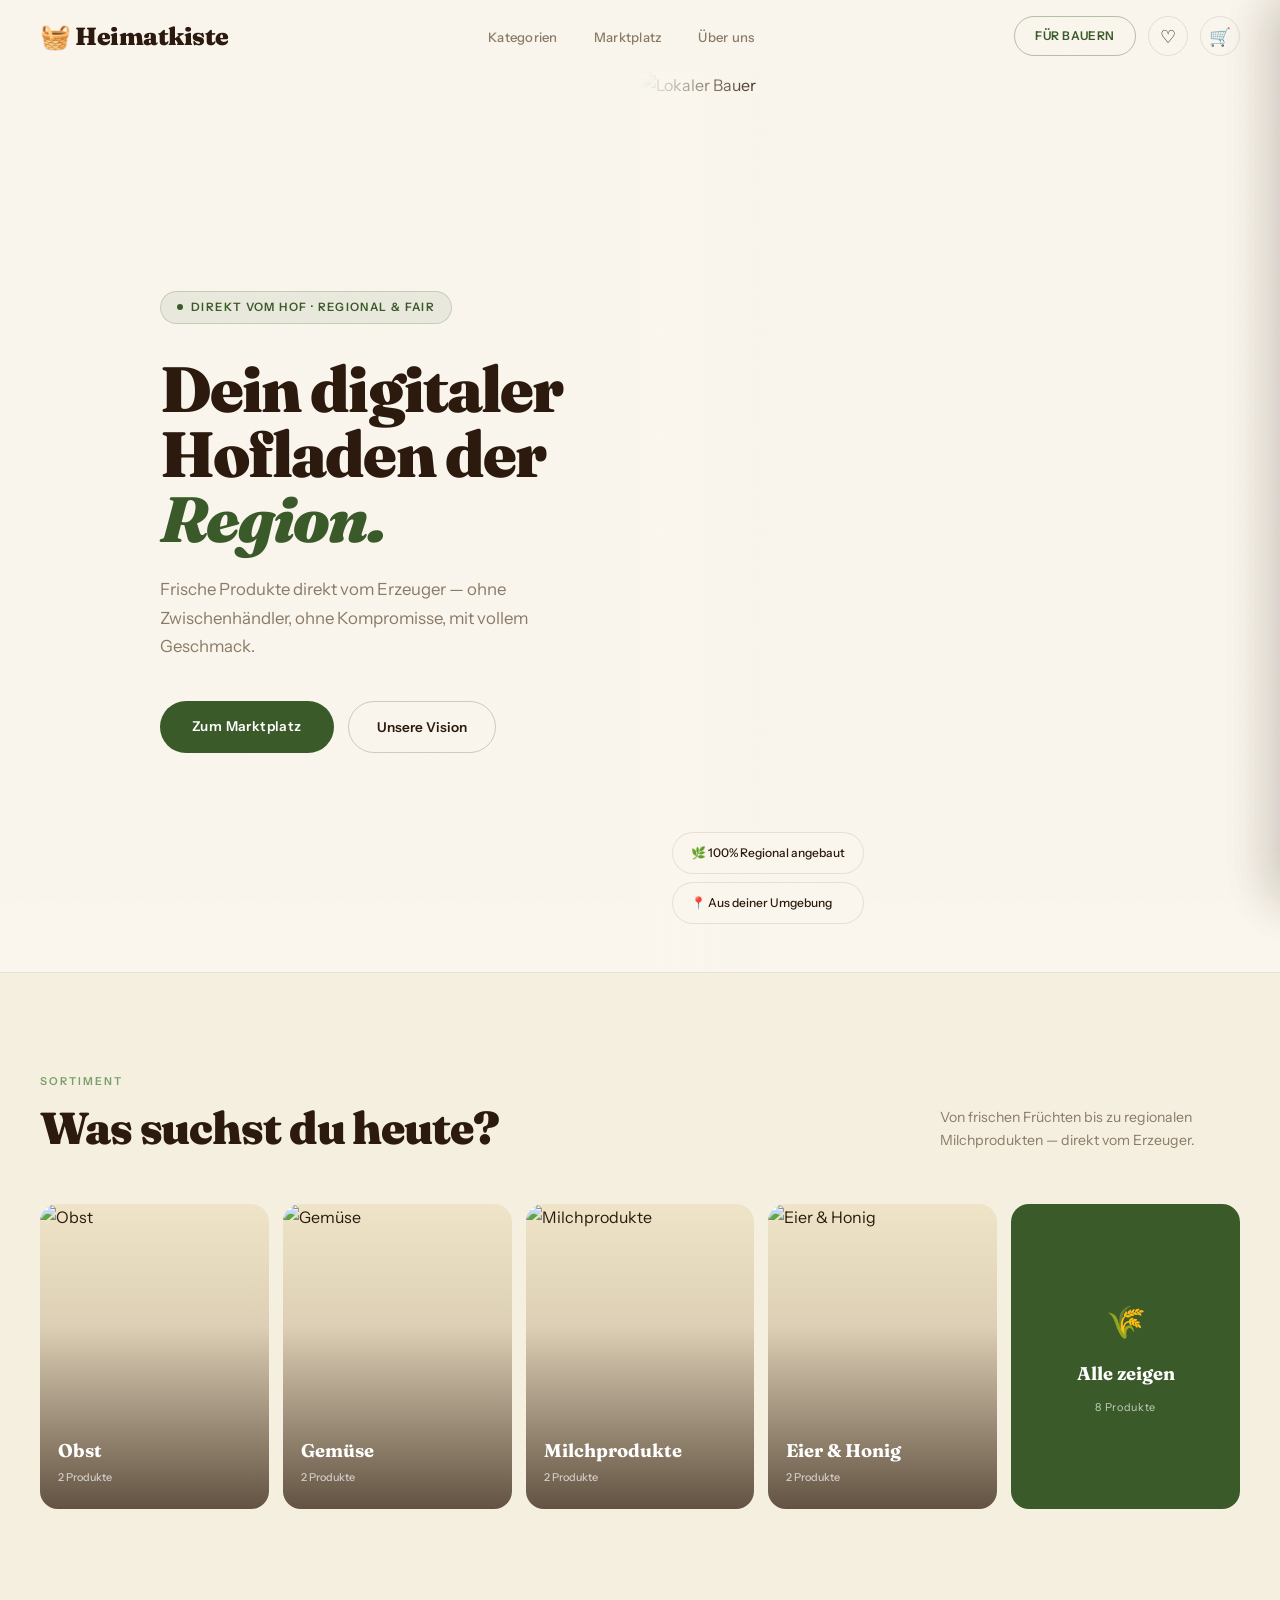
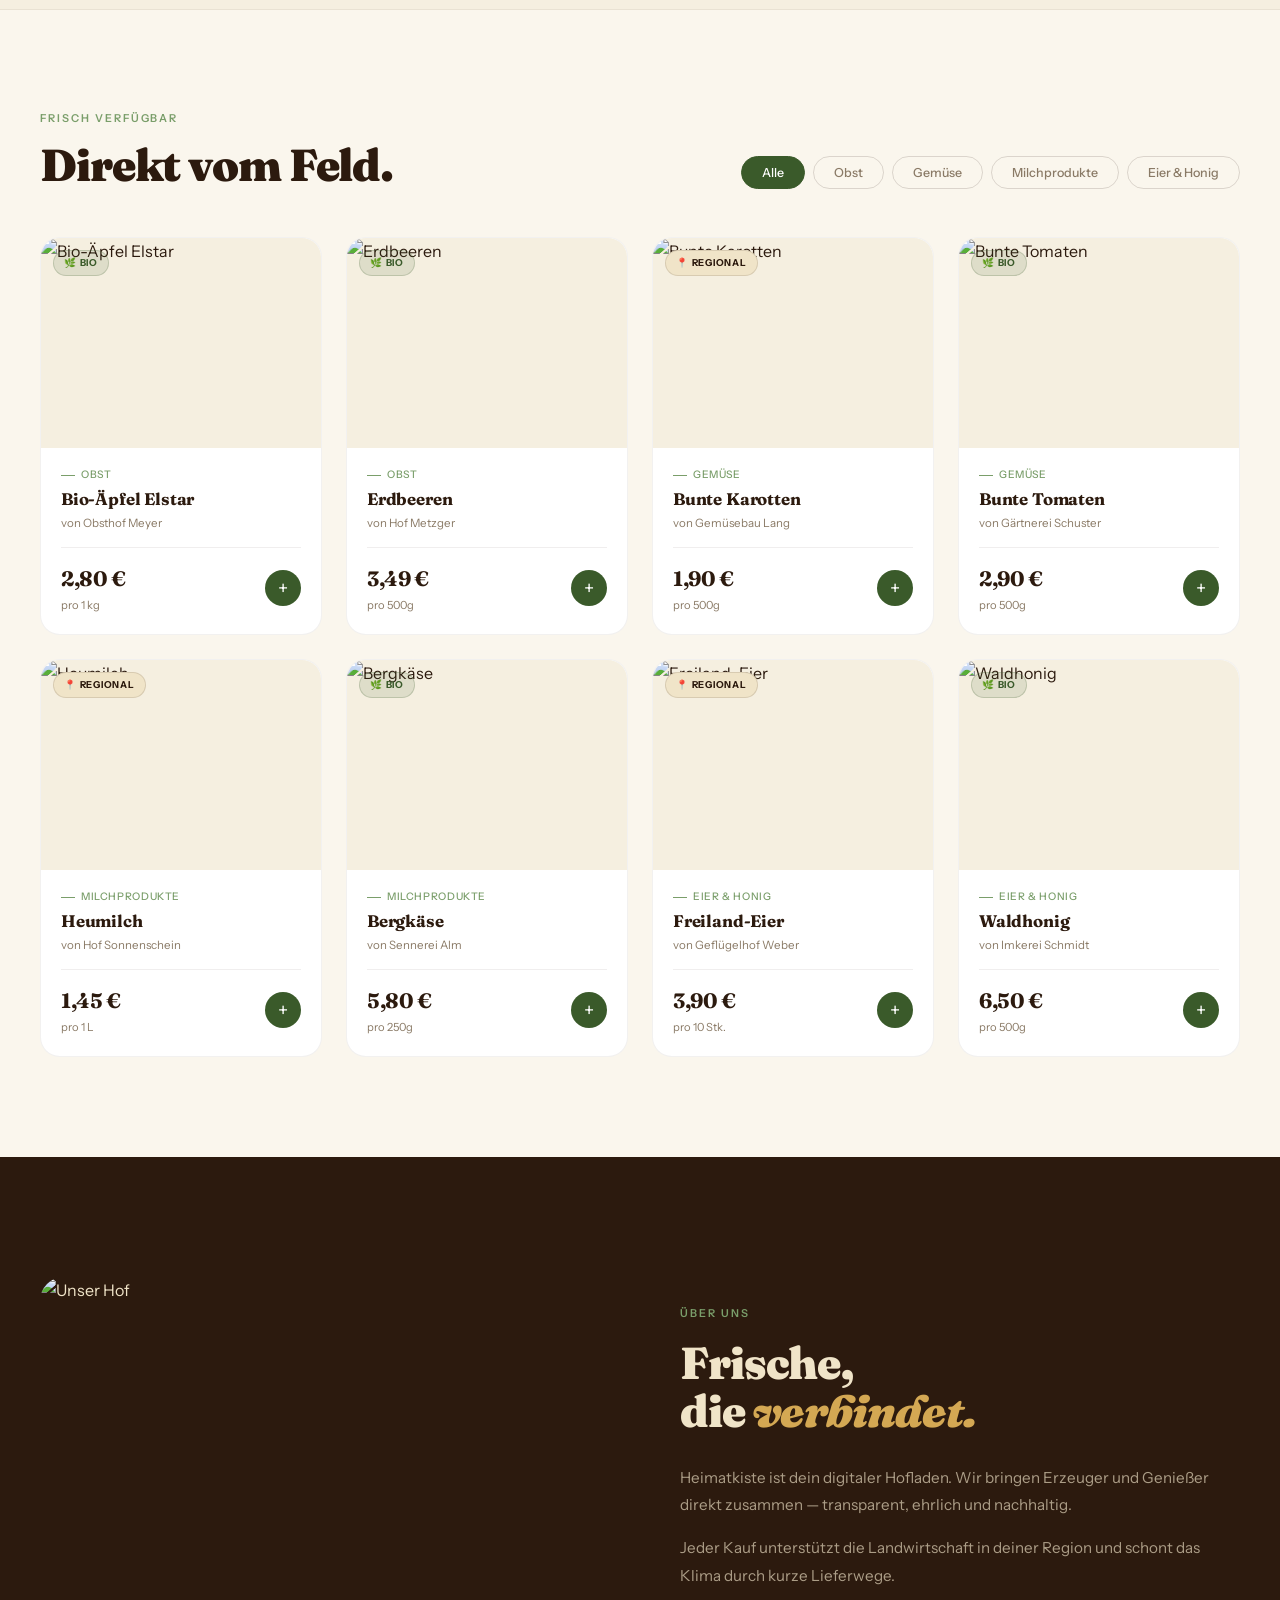
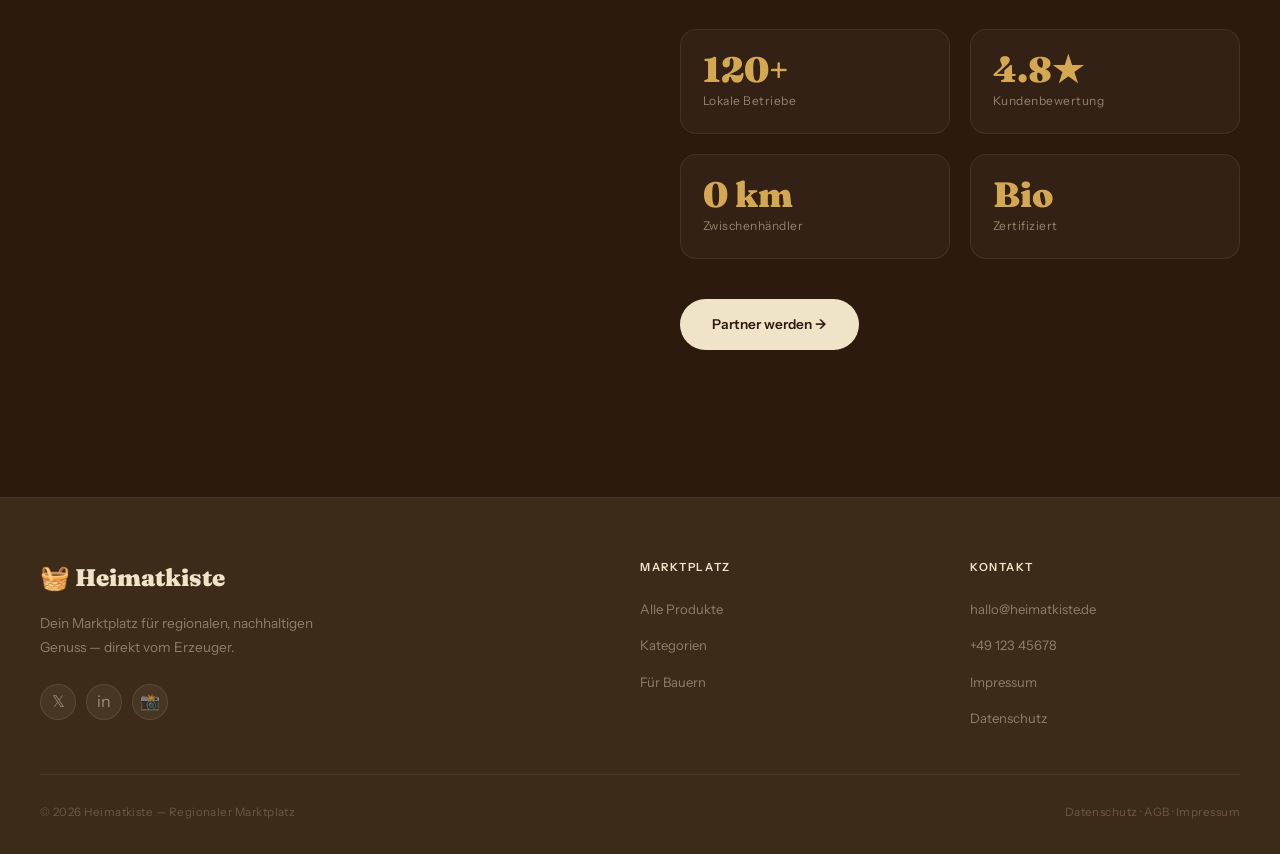
==== index.html @ d83150f8 "Rename indexhtml to index.html" ====
<!DOCTYPE html>
<html lang="de">
<head>
<meta charset="UTF-8">
<meta name="viewport" content="width=device-width, initial-scale=1.0">
<title>Heimatkiste | Regionaler Marktplatz</title>
<link rel="preconnect" href="https://fonts.googleapis.com">
<link href="https://fonts.googleapis.com/css2?family=Fraunces:ital,opsz,wght@0,9..144,300;0,9..144,700;0,9..144,900;1,9..144,400;1,9..144,700&family=Instrument+Sans:wght@300;400;500;600&display=swap" rel="stylesheet">
<style>
:root {
  --soil:#2c1a0e;--bark:#3d2b1a;--moss:#3a5a2a;--moss2:#4e7a3a;
  --sage:#7a9e6a;--straw:#f0e4c8;--cream:#faf6ed;--paper:#f5efe0;
  --wheat:#d4a853;--rust:#b85c38;--chalk:#8a7a66;
  --serif:'Fraunces',Georgia,serif;--sans:'Instrument Sans',sans-serif;
  --r:cubic-bezier(0.16,1,0.3,1);
}
*,*::before,*::after{box-sizing:border-box;margin:0;padding:0;}
html{scroll-behavior:smooth;}
body{background:var(--cream);color:var(--soil);font-family:var(--sans);font-weight:400;line-height:1.65;overflow-x:hidden;}
img{display:block;max-width:100%;}a{text-decoration:none;color:inherit;}ul{list-style:none;}button{cursor:pointer;border:none;font-family:inherit;}
body::before{content:'';position:fixed;inset:0;z-index:0;opacity:.025;background-image:url("data:image/svg+xml,%3Csvg xmlns='http://www.w3.org/2000/svg' width='300' height='300'%3E%3Cfilter id='n'%3E%3CfeTurbulence type='fractalNoise' baseFrequency='.75' numOctaves='4' stitchTiles='stitch'/%3E%3C/filter%3E%3Crect width='300' height='300' filter='url(%23n)'/%3E%3C/svg%3E");background-size:200px;pointer-events:none;}

/* ── HEADER ── */
header{position:fixed;top:0;left:0;right:0;z-index:200;transition:background .4s,box-shadow .4s;}
header.scrolled{background:rgba(250,246,237,.96);backdrop-filter:blur(12px);box-shadow:0 1px 0 rgba(44,26,14,.08);}
.nav-inner{max-width:1280px;margin:0 auto;display:flex;align-items:center;justify-content:space-between;padding:0 40px;height:72px;gap:32px;}
.logo{font-family:var(--serif);font-size:1.55rem;font-weight:900;color:var(--soil);display:flex;align-items:center;gap:8px;letter-spacing:-.02em;}
nav ul{display:flex;gap:36px;}
nav a{font-size:.82rem;font-weight:500;letter-spacing:.02em;color:var(--chalk);transition:color .2s;position:relative;}
nav a::after{content:'';position:absolute;bottom:-3px;left:0;width:0;height:1.5px;background:var(--moss);transition:width .3s var(--r);}
nav a:hover{color:var(--soil);}nav a:hover::after{width:100%;}
.nav-right{display:flex;align-items:center;gap:12px;}
.btn-farmer{font-size:.75rem;font-weight:600;letter-spacing:.05em;text-transform:uppercase;color:var(--moss);border:1.5px solid rgba(58,90,42,.35);padding:9px 20px;border-radius:100px;transition:all .2s;}
.btn-farmer:hover{background:var(--moss);color:white;border-color:var(--moss);}
.icon-btn{width:40px;height:40px;border-radius:50%;background:transparent;border:1.5px solid rgba(44,26,14,.1);display:flex;align-items:center;justify-content:center;font-size:1.1rem;color:var(--soil);transition:background .2s,border-color .2s;position:relative;cursor:pointer;}
.icon-btn:hover{background:var(--straw);border-color:rgba(44,26,14,.2);}
.badge{position:absolute;top:-5px;right:-5px;width:18px;height:18px;border-radius:50%;background:var(--rust);color:white;font-size:.62rem;font-weight:700;display:flex;align-items:center;justify-content:center;opacity:0;transform:scale(0);transition:opacity .2s,transform .2s var(--r);}
.badge.show{opacity:1;transform:scale(1);}

/* ── HERO ── */
.hero{min-height:100vh;display:grid;grid-template-columns:1fr 1fr;align-items:center;padding-top:72px;overflow:hidden;}
.hero-left{padding:80px 60px 80px 40px;max-width:640px;margin-left:auto;}
.hero-tag{display:inline-flex;align-items:center;gap:8px;font-size:.72rem;font-weight:600;letter-spacing:.12em;text-transform:uppercase;color:var(--moss);background:rgba(58,90,42,.08);border:1px solid rgba(58,90,42,.2);padding:6px 16px;border-radius:100px;margin-bottom:32px;animation:fadeUp .8s var(--r) both;}
.hero-tag-dot{width:6px;height:6px;border-radius:50%;background:var(--moss);animation:pulse 2s infinite;}
@keyframes pulse{0%,100%{opacity:1}50%{opacity:.3}}
@keyframes fadeUp{from{opacity:0;transform:translateY(20px)}to{opacity:1;transform:translateY(0)}}
.hero h1{font-family:var(--serif);font-weight:900;font-size:clamp(3rem,5vw,5.2rem);line-height:1.02;letter-spacing:-.03em;color:var(--soil);margin-bottom:24px;animation:fadeUp .8s .1s var(--r) both;}
.hero h1 em{font-style:italic;color:var(--moss);display:block;}
.hero p{font-size:1.05rem;color:var(--chalk);line-height:1.7;max-width:420px;margin-bottom:40px;animation:fadeUp .8s .2s var(--r) both;}
.hero-btns{display:flex;gap:14px;flex-wrap:wrap;animation:fadeUp .8s .3s var(--r) both;}
.btn-primary{background:var(--moss);color:white;font-weight:600;font-size:.85rem;letter-spacing:.03em;padding:14px 32px;border-radius:100px;transition:all .25s var(--r);display:inline-block;}
.btn-primary:hover{background:var(--moss2);transform:translateY(-2px);box-shadow:0 12px 32px rgba(58,90,42,.25);}
.btn-ghost{background:transparent;color:var(--soil);font-weight:600;font-size:.85rem;padding:14px 28px;border-radius:100px;border:1.5px solid rgba(44,26,14,.2);transition:all .25s;display:inline-block;}
.btn-ghost:hover{border-color:var(--soil);background:var(--straw);}
.hero-right{position:relative;height:100vh;overflow:hidden;}
.hero-img{width:100%;height:100%;object-fit:cover;animation:fadeIn 1.2s .15s var(--r) both;}
@keyframes fadeIn{from{opacity:0}to{opacity:1}}
.hero-right::before{content:'';position:absolute;inset:0;z-index:1;background:linear-gradient(90deg,var(--cream) 0%,transparent 20%);}
.hero-chips{position:absolute;z-index:2;bottom:48px;left:32px;display:flex;flex-direction:column;gap:8px;animation:fadeUp .8s .5s var(--r) both;}
.chip{background:rgba(250,246,237,.92);backdrop-filter:blur(8px);border:1px solid rgba(44,26,14,.1);padding:10px 18px;border-radius:100px;font-size:.75rem;font-weight:500;color:var(--soil);display:flex;align-items:center;gap:8px;}

/* ── SECTIONS ── */
section{position:relative;z-index:1;}
.sec-label{font-size:.68rem;font-weight:600;letter-spacing:.18em;text-transform:uppercase;color:var(--sage);margin-bottom:12px;}
.sec-title{font-family:var(--serif);font-weight:900;font-size:clamp(2rem,3.5vw,3.2rem);line-height:1.1;letter-spacing:-.025em;color:var(--soil);}
.reveal{opacity:0;transform:translateY(28px);transition:opacity .8s var(--r),transform .8s var(--r);}
.reveal.vis{opacity:1;transform:translateY(0);}
.d1{transition-delay:.1s!important}.d2{transition-delay:.2s!important}.d3{transition-delay:.3s!important}

/* ── CATEGORIES ── */
#categories{background:var(--paper);padding:100px 40px;border-top:1px solid rgba(44,26,14,.06);border-bottom:1px solid rgba(44,26,14,.06);}
.cats-wrap{max-width:1280px;margin:0 auto;}
.cats-head{display:flex;justify-content:space-between;align-items:flex-end;margin-bottom:52px;flex-wrap:wrap;gap:16px;}
.cats-head p{font-size:.88rem;color:var(--chalk);max-width:300px;}
.cats-grid{display:grid;grid-template-columns:repeat(5,1fr);gap:14px;}
.cat-card{border-radius:18px;overflow:hidden;position:relative;aspect-ratio:3/4;cursor:pointer;transition:transform .4s var(--r),box-shadow .4s;background:var(--straw);}
.cat-card:hover{transform:translateY(-6px);box-shadow:0 24px 48px rgba(44,26,14,.15);}
.cat-img{width:100%;height:100%;object-fit:cover;transition:transform .6s var(--r);}
.cat-card:hover .cat-img{transform:scale(1.06);}
.cat-overlay{position:absolute;inset:0;background:linear-gradient(0deg,rgba(44,26,14,.72) 0%,rgba(44,26,14,.1) 60%,transparent 100%);}
.cat-body{position:absolute;bottom:0;left:0;right:0;padding:22px 18px;}
.cat-body h3{font-family:var(--serif);font-weight:700;font-size:1.15rem;color:white;margin-bottom:3px;}
.cat-count{font-size:.68rem;font-weight:500;color:rgba(255,255,255,.65);}
.cat-arrow{position:absolute;top:14px;right:14px;width:30px;height:30px;border-radius:50%;background:rgba(255,255,255,.15);backdrop-filter:blur(4px);border:1px solid rgba(255,255,255,.25);display:flex;align-items:center;justify-content:center;font-size:.8rem;color:white;opacity:0;transform:translate(4px,-4px);transition:opacity .3s,transform .3s;}
.cat-card:hover .cat-arrow{opacity:1;transform:translate(0,0);}
.cat-all{background:var(--moss);display:flex;align-items:center;justify-content:center;flex-direction:column;gap:10px;color:white;aspect-ratio:3/4;border-radius:18px;cursor:pointer;transition:all .3s;}
.cat-all:hover{background:var(--moss2);transform:translateY(-6px);box-shadow:0 24px 48px rgba(58,90,42,.25);}
.cat-all-icon{font-size:2rem;}
.cat-all h3{font-family:var(--serif);font-size:1.15rem;font-weight:700;}
.cat-all span{font-size:.68rem;opacity:.7;letter-spacing:.06em;}

/* ── PRODUCTS ── */
#produkte{padding:100px 40px;background:var(--cream);}
.prods-wrap{max-width:1280px;margin:0 auto;}
.prods-head{display:flex;justify-content:space-between;align-items:flex-end;margin-bottom:48px;flex-wrap:wrap;gap:20px;}
.filter-tabs{display:flex;gap:8px;flex-wrap:wrap;}
.filter-tab{font-size:.78rem;font-weight:500;padding:8px 20px;border-radius:100px;border:1.5px solid rgba(44,26,14,.15);background:transparent;color:var(--chalk);cursor:pointer;transition:all .2s;}
.filter-tab:hover{border-color:var(--moss);color:var(--moss);}
.filter-tab.active{background:var(--moss);color:white;border-color:var(--moss);}
.products-grid{display:grid;grid-template-columns:repeat(auto-fill,minmax(260px,1fr));gap:24px;}
.prod-card{background:white;border-radius:20px;overflow:hidden;border:1px solid rgba(44,26,14,.06);transition:transform .35s var(--r),box-shadow .35s;position:relative;cursor:pointer;}
.prod-card:hover{transform:translateY(-6px);box-shadow:0 20px 48px rgba(44,26,14,.1);}
.prod-img-wrap{position:relative;aspect-ratio:4/3;overflow:hidden;background:var(--paper);}
.prod-img{width:100%;height:100%;object-fit:cover;transition:transform .6s var(--r);}
.prod-card:hover .prod-img{transform:scale(1.05);}
.prod-badge{position:absolute;top:12px;left:12px;font-size:.6rem;font-weight:700;letter-spacing:.08em;text-transform:uppercase;padding:4px 10px;border-radius:100px;background:var(--straw);color:var(--soil);border:1px solid rgba(44,26,14,.12);}
.prod-badge.bio{background:rgba(58,90,42,.12);color:var(--moss);border-color:rgba(58,90,42,.2);}
.prod-badge.farmer-added{background:rgba(212,168,83,.15);color:#8a6020;border-color:rgba(212,168,83,.3);}
.prod-fav{position:absolute;top:12px;right:12px;width:32px;height:32px;border-radius:50%;background:white;border:none;display:flex;align-items:center;justify-content:center;font-size:.95rem;color:var(--chalk);box-shadow:0 2px 8px rgba(44,26,14,.1);opacity:0;transition:opacity .2s,color .2s;cursor:pointer;}
.prod-card:hover .prod-fav{opacity:1;}
.prod-fav.active,.prod-fav:hover{color:var(--rust);}
.prod-body{padding:18px 20px 20px;}
.prod-meta{font-size:.65rem;color:var(--sage);font-weight:500;letter-spacing:.06em;text-transform:uppercase;margin-bottom:5px;display:flex;align-items:center;gap:6px;}
.prod-meta::before{content:'';width:14px;height:1px;background:var(--sage);display:inline-block;}
.prod-name{font-family:var(--serif);font-weight:700;font-size:1.05rem;color:var(--soil);letter-spacing:-.01em;margin-bottom:4px;line-height:1.25;}
.prod-farm{font-size:.72rem;color:var(--chalk);margin-bottom:14px;}
.prod-footer{display:flex;align-items:center;justify-content:space-between;padding-top:14px;border-top:1px solid rgba(44,26,14,.07);}
.prod-price{font-family:var(--serif);font-weight:700;font-size:1.3rem;color:var(--soil);letter-spacing:-.02em;}
.prod-unit{font-size:.7rem;color:var(--chalk);font-weight:400;}
.add-btn{width:36px;height:36px;border-radius:50%;background:var(--moss);color:white;border:none;font-size:1.2rem;display:flex;align-items:center;justify-content:center;transition:all .2s var(--r);}
.add-btn:hover{background:var(--moss2);transform:scale(1.1);}
.add-btn:active{transform:scale(.95);}
.empty-state{grid-column:1/-1;text-align:center;padding:80px 20px;color:var(--chalk);font-size:.9rem;}
.empty-state span{font-size:3rem;display:block;margin-bottom:16px;}

/* ── ABOUT ── */
#about{background:var(--soil);color:var(--straw);padding:120px 40px;}
.about-inner{max-width:1280px;margin:0 auto;display:grid;grid-template-columns:1fr 1fr;gap:80px;align-items:center;}
.about-img-wrap{position:relative;border-radius:24px;overflow:hidden;aspect-ratio:4/5;}
.about-img{width:100%;height:100%;object-fit:cover;}
.about-text .sec-label{color:var(--sage);}
.about-text h2{font-family:var(--serif);font-weight:900;font-size:clamp(2.2rem,3.5vw,3.4rem);line-height:1.08;letter-spacing:-.025em;color:var(--straw);margin:16px 0 28px;}
.about-text h2 em{font-style:italic;color:var(--wheat);}
.about-text p{font-size:.95rem;line-height:1.8;color:rgba(240,228,200,.65);margin-bottom:16px;}
.about-stats{display:grid;grid-template-columns:1fr 1fr;gap:20px;margin:40px 0;}
.about-stat{padding:22px;border-radius:16px;background:rgba(240,228,200,.04);border:1px solid rgba(240,228,200,.08);}
.about-stat-val{font-family:var(--serif);font-size:2.2rem;font-weight:900;color:var(--wheat);line-height:1;margin-bottom:4px;}
.about-stat-label{font-size:.75rem;color:rgba(240,228,200,.5);letter-spacing:.04em;}
.btn-light{background:var(--straw);color:var(--soil);font-weight:600;font-size:.85rem;padding:14px 32px;border-radius:100px;display:inline-block;transition:all .25s;}
.btn-light:hover{background:var(--cream);transform:translateY(-2px);}

/* ── FOOTER ── */
footer{background:var(--bark);padding:60px 40px 32px;border-top:1px solid rgba(240,228,200,.05);}
.footer-inner{max-width:1280px;margin:0 auto;display:grid;grid-template-columns:2fr 1fr 1fr;gap:60px;padding-bottom:44px;border-bottom:1px solid rgba(240,228,200,.07);margin-bottom:28px;}
.footer-logo{font-family:var(--serif);font-size:1.5rem;font-weight:900;color:var(--straw);display:flex;align-items:center;gap:8px;margin-bottom:14px;}
.footer-desc{font-size:.85rem;color:rgba(240,228,200,.45);line-height:1.75;max-width:280px;margin-bottom:24px;}
.social-row{display:flex;gap:10px;}
.social-btn{width:36px;height:36px;border-radius:50%;background:rgba(240,228,200,.06);border:1px solid rgba(240,228,200,.1);display:flex;align-items:center;justify-content:center;font-size:1rem;color:rgba(240,228,200,.5);transition:all .2s;cursor:pointer;text-decoration:none;}
.social-btn:hover{background:var(--moss);border-color:var(--moss);color:white;}
.footer-col h4{font-size:.7rem;font-weight:600;letter-spacing:.14em;text-transform:uppercase;color:var(--straw);margin-bottom:18px;}
.footer-col ul{display:flex;flex-direction:column;gap:10px;}
.footer-col a{font-size:.82rem;color:rgba(240,228,200,.45);transition:color .2s;}
.footer-col a:hover{color:var(--straw);}
.footer-copy{max-width:1280px;margin:0 auto;font-size:.72rem;color:rgba(240,228,200,.25);letter-spacing:.04em;display:flex;justify-content:space-between;flex-wrap:wrap;gap:8px;}

/* ── SIDEBARS ── */
.overlay{position:fixed;inset:0;z-index:300;background:rgba(44,26,14,.4);backdrop-filter:blur(3px);opacity:0;pointer-events:none;transition:opacity .3s;}
.overlay.show{opacity:1;pointer-events:all;}
.sidebar{position:fixed;top:0;right:0;bottom:0;z-index:301;width:420px;max-width:100vw;background:white;display:flex;flex-direction:column;transform:translateX(100%);transition:transform .4s var(--r);box-shadow:-8px 0 48px rgba(44,26,14,.12);}
.sidebar.open{transform:translateX(0);}
.sidebar-header{display:flex;align-items:center;justify-content:space-between;padding:22px 28px;border-bottom:1px solid rgba(44,26,14,.08);flex-shrink:0;}
.sidebar-header h2{font-family:var(--serif);font-weight:700;font-size:1.3rem;letter-spacing:-.01em;}
.sidebar-close{width:32px;height:32px;border-radius:50%;background:var(--paper);border:none;display:flex;align-items:center;justify-content:center;font-size:1.1rem;cursor:pointer;transition:background .2s;}
.sidebar-close:hover{background:var(--straw);}
.sidebar-body{flex:1;overflow-y:auto;padding:18px 28px;}
.cart-item-row{display:flex;gap:14px;align-items:flex-start;padding:14px 0;border-bottom:1px solid rgba(44,26,14,.06);}
.cart-item-img{width:60px;height:60px;border-radius:10px;object-fit:cover;flex-shrink:0;background:var(--paper);}
.cart-item-info{flex:1;}
.cart-item-name{font-weight:600;font-size:.85rem;color:var(--soil);margin-bottom:2px;}
.cart-item-farm{font-size:.68rem;color:var(--chalk);margin-bottom:8px;}
.cart-item-controls{display:flex;align-items:center;gap:8px;}
.qty-btn{width:24px;height:24px;border-radius:50%;background:var(--paper);border:1px solid rgba(44,26,14,.12);font-size:.85rem;display:flex;align-items:center;justify-content:center;cursor:pointer;transition:background .15s;font-weight:600;}
.qty-btn:hover{background:var(--straw);}
.qty-val{font-weight:600;font-size:.85rem;min-width:18px;text-align:center;}
.cart-item-price{font-family:var(--serif);font-weight:700;font-size:.95rem;color:var(--soil);flex-shrink:0;}
.cart-item-remove{background:none;border:none;color:var(--chalk);cursor:pointer;font-size:.8rem;transition:color .2s;padding:2px;flex-shrink:0;}
.cart-item-remove:hover{color:var(--rust);}
.sidebar-empty{text-align:center;padding:60px 20px;color:var(--chalk);}
.sidebar-empty span{font-size:3rem;display:block;margin-bottom:14px;}
.sidebar-empty p{font-size:.88rem;}
.sidebar-footer{padding:18px 28px 24px;border-top:1px solid rgba(44,26,14,.08);flex-shrink:0;}
.cart-row{display:flex;justify-content:space-between;font-size:.85rem;margin-bottom:8px;color:var(--chalk);}
.cart-row.total{font-family:var(--serif);font-size:1.1rem;font-weight:700;color:var(--soil);padding-top:10px;border-top:1px solid rgba(44,26,14,.1);margin-top:10px;}
.checkout-btn{width:100%;background:var(--moss);color:white;font-weight:600;font-size:.88rem;padding:14px;border-radius:100px;transition:all .25s;margin-top:14px;}
.checkout-btn:hover{background:var(--moss2);}
.fav-item-row{display:flex;gap:12px;align-items:center;padding:12px 0;border-bottom:1px solid rgba(44,26,14,.06);}
.fav-item-img{width:52px;height:52px;border-radius:10px;object-fit:cover;background:var(--paper);}
.fav-item-info{flex:1;}
.fav-item-name{font-weight:600;font-size:.83rem;margin-bottom:2px;}
.fav-item-price{font-size:.72rem;color:var(--chalk);}
.fav-remove{background:none;border:none;color:var(--chalk);cursor:pointer;font-size:.8rem;transition:color .2s;}
.fav-remove:hover{color:var(--rust);}

/* ── TOAST ── */
.toast{position:fixed;bottom:28px;left:50%;transform:translateX(-50%) translateY(80px);background:var(--soil);color:var(--straw);font-size:.82rem;font-weight:500;padding:12px 24px;border-radius:100px;z-index:999;transition:transform .35s var(--r),opacity .35s;opacity:0;white-space:nowrap;display:flex;align-items:center;gap:8px;pointer-events:none;}
.toast.show{transform:translateX(-50%) translateY(0);opacity:1;}

/* ── DIVIDER ── */
hr.divider{height:1px;background:linear-gradient(90deg,transparent,rgba(44,26,14,.12),transparent);border:none;margin:0;}

/* ── RESPONSIVE ── */
@media(max-width:1100px){
  .cats-grid{grid-template-columns:repeat(3,1fr);}
}
@media(max-width:1024px){
  .hero{grid-template-columns:1fr;min-height:auto;}
  .hero-left{padding:60px 40px;max-width:100%;}
  .hero-right{display:none;}
  .about-inner{grid-template-columns:1fr;gap:48px;}
  .footer-inner{grid-template-columns:1fr 1fr;}
}
@media(max-width:768px){
  .nav-inner{padding:0 20px;}
  nav ul{display:none;}
  .hero-left,.about-inner{padding:40px 20px;}
  #categories,#produkte,#about{padding:72px 20px;}
  footer{padding:48px 20px 28px;}
  .footer-inner{grid-template-columns:1fr;gap:36px;}
  .cats-grid{grid-template-columns:1fr 1fr;gap:10px;}
  .sidebar{width:100vw;}
}
</style>
</head>
<body>

<!-- HEADER -->
<header id="header">
  <div class="nav-inner">
    <a href="heimatkiste.html" class="logo">🧺 Heimatkiste</a>
    <nav><ul>
      <li><a href="#categories">Kategorien</a></li>
      <li><a href="#produkte">Marktplatz</a></li>
      <li><a href="#about">Über uns</a></li>
    </ul></nav>
    <div class="nav-right">
      <a href="heimatkiste-farmer.html" class="btn-farmer">Für Bauern</a>
      <button class="icon-btn" id="favBtn">♡<span class="badge" id="favBadge">0</span></button>
      <button class="icon-btn" id="cartBtn">🛒<span class="badge" id="cartBadge">0</span></button>
    </div>
  </div>
</header>

<!-- HERO -->
<section class="hero" id="home">
  <div class="hero-left">
    <div class="hero-tag"><span class="hero-tag-dot"></span> Direkt vom Hof · Regional & Fair</div>
    <h1>Dein digitaler<br>Hofladen der<br><em>Region.</em></h1>
    <p>Frische Produkte direkt vom Erzeuger — ohne Zwischenhändler, ohne Kompromisse, mit vollem Geschmack.</p>
    <div class="hero-btns">
      <a href="#produkte" class="btn-primary">Zum Marktplatz</a>
      <a href="#about" class="btn-ghost">Unsere Vision</a>
    </div>
  </div>
  <div class="hero-right">
    <img class="hero-img" src="https://images.unsplash.com/photo-1595113316349-9fa4ee24f884?auto=format&fit=crop&w=1000&q=80" alt="Lokaler Bauer">
    <div class="hero-chips">
      <div class="chip">🌿 100% Regional angebaut</div>
      <div class="chip">📍 Aus deiner Umgebung</div>
    </div>
  </div>
</section>

<!-- CATEGORIES -->
<section id="categories">
  <div class="cats-wrap">
    <div class="cats-head reveal">
      <div><div class="sec-label">Sortiment</div><h2 class="sec-title">Was suchst du heute?</h2></div>
      <p>Von frischen Früchten bis zu regionalen Milchprodukten — direkt vom Erzeuger.</p>
    </div>
    <div class="cats-grid reveal d1" id="catsGrid"></div>
  </div>
</section>

<!-- PRODUCTS -->
<section id="produkte">
  <div class="prods-wrap">
    <div class="prods-head reveal">
      <div><div class="sec-label">Frisch verfügbar</div><h2 class="sec-title">Direkt vom Feld.</h2></div>
      <div class="filter-tabs" id="filterTabs"></div>
    </div>
    <div class="products-grid" id="productsGrid"></div>
  </div>
</section>

<!-- ABOUT -->
<section id="about">
  <div class="about-inner">
    <div class="about-img-wrap reveal">
      <img class="about-img" src="https://images.unsplash.com/photo-1500651230702-0e2d8a49d4ad?auto=format&fit=crop&w=900&q=80" alt="Unser Hof">
    </div>
    <div class="about-text reveal d1">
      <div class="sec-label">Über uns</div>
      <h2>Frische,<br>die <em>verbindet.</em></h2>
      <p>Heimatkiste ist dein digitaler Hofladen. Wir bringen Erzeuger und Genießer direkt zusammen — transparent, ehrlich und nachhaltig.</p>
      <p>Jeder Kauf unterstützt die Landwirtschaft in deiner Region und schont das Klima durch kurze Lieferwege.</p>
      <div class="about-stats">
        <div class="about-stat"><div class="about-stat-val">120+</div><div class="about-stat-label">Lokale Betriebe</div></div>
        <div class="about-stat"><div class="about-stat-val">4.8★</div><div class="about-stat-label">Kundenbewertung</div></div>
        <div class="about-stat"><div class="about-stat-val">0 km</div><div class="about-stat-label">Zwischenhändler</div></div>
        <div class="about-stat"><div class="about-stat-val">Bio</div><div class="about-stat-label">Zertifiziert</div></div>
      </div>
      <a href="heimatkiste-farmer.html" class="btn-light">Partner werden →</a>
    </div>
  </div>
</section>

<!-- FOOTER -->
<footer>
  <div class="footer-inner">
    <div>
      <div class="footer-logo">🧺 Heimatkiste</div>
      <p class="footer-desc">Dein Marktplatz für regionalen, nachhaltigen Genuss — direkt vom Erzeuger.</p>
      <div class="social-row">
        <a href="#" class="social-btn">𝕏</a>
        <a href="#" class="social-btn">in</a>
        <a href="#" class="social-btn">📸</a>
      </div>
    </div>
    <div class="footer-col">
      <h4>Marktplatz</h4>
      <ul>
        <li><a href="#produkte">Alle Produkte</a></li>
        <li><a href="#categories">Kategorien</a></li>
        <li><a href="heimatkiste-farmer.html">Für Bauern</a></li>
      </ul>
    </div>
    <div class="footer-col">
      <h4>Kontakt</h4>
      <ul>
        <li><a href="#">hallo@heimatkiste.de</a></li>
        <li><a href="#">+49 123 45678</a></li>
        <li><a href="#">Impressum</a></li>
        <li><a href="#">Datenschutz</a></li>
      </ul>
    </div>
  </div>
  <div class="footer-copy">
    <span>© 2026 Heimatkiste — Regionaler Marktplatz</span>
    <span>Datenschutz · AGB · Impressum</span>
  </div>
</footer>

<!-- CART SIDEBAR -->
<div class="overlay" id="cartOverlay"></div>
<div class="sidebar" id="cartSidebar">
  <div class="sidebar-header"><h2>🛒 Deine Kiste</h2><button class="sidebar-close" id="cartClose">✕</button></div>
  <div class="sidebar-body" id="cartBody"></div>
  <div class="sidebar-footer" id="cartFooter" style="display:none">
    <div class="cart-row"><span>Zwischensumme</span><span id="subtotal">0,00 €</span></div>
    <div class="cart-row"><span>Versand</span><span style="color:var(--moss)">Kostenlos</span></div>
    <div class="cart-row total"><span>Gesamt</span><span id="cartTotal">0,00 €</span></div>
    <button class="checkout-btn" id="checkoutBtn">Zur Kasse →</button>
  </div>
</div>

<!-- FAV SIDEBAR -->
<div class="overlay" id="favOverlay"></div>
<div class="sidebar" id="favSidebar">
  <div class="sidebar-header"><h2>♡ Favoriten</h2><button class="sidebar-close" id="favClose">✕</button></div>
  <div class="sidebar-body" id="favBody"></div>
</div>

<div class="toast" id="toast"></div>

<script>
/* ══════════════════════════════
   SHARED DATA
══════════════════════════════ */
const DEFAULT_PRODUCTS = [
  {id:'d1',name:'Bio-Äpfel Elstar',farm:'Obsthof Meyer',cat:'Obst',price:2.80,unit:'1 kg',badge:'bio',img:'https://images.unsplash.com/photo-1560806887-1e4cd0b6bcd6?w=600&q=80',desc:'Knackige Bio-Äpfel aus der Region. Frisch vom Baum, frei von Pestiziden.'},
  {id:'d2',name:'Erdbeeren',farm:'Hof Metzger',cat:'Obst',price:3.49,unit:'500g',badge:'bio',img:'https://images.unsplash.com/photo-1464965911861-746a04b4bca6?w=600&q=80',desc:'Süße Erdbeeren direkt vom Feld. Im Sommer täglich frisch gepflückt.'},
  {id:'d3',name:'Bunte Karotten',farm:'Gemüsebau Lang',cat:'Gemüse',price:1.90,unit:'500g',badge:'regional',img:'https://images.unsplash.com/photo-1598170845058-32b9d6a5da37?w=600&q=80',desc:'Süße, knackige Karotten in verschiedenen Farben direkt vom Feld.'},
  {id:'d4',name:'Bunte Tomaten',farm:'Gärtnerei Schuster',cat:'Gemüse',price:2.90,unit:'500g',badge:'bio',img:'https://images.unsplash.com/photo-1546094096-0df4bcaaa337?w=600&q=80',desc:'Aromatische Tomaten in verschiedenen Sorten und Farben.'},
  {id:'d5',name:'Heumilch',farm:'Hof Sonnenschein',cat:'Milchprodukte',price:1.45,unit:'1 L',badge:'regional',img:'https://images.unsplash.com/photo-1550583724-125581f77833?w=600&q=80',desc:'Frische Heumilch von glücklichen Kühen. Direkt vom Hof.'},
  {id:'d6',name:'Bergkäse',farm:'Sennerei Alm',cat:'Milchprodukte',price:5.80,unit:'250g',badge:'bio',img:'https://images.unsplash.com/photo-1486297678162-eb2a19b0a32d?w=600&q=80',desc:'Würziger Bergkäse aus traditioneller Almsennerei.'},
  {id:'d7',name:'Freiland-Eier',farm:'Geflügelhof Weber',cat:'Eier & Honig',price:3.90,unit:'10 Stk.',badge:'regional',img:'https://images.unsplash.com/photo-1582284540020-8acbe03f4924?w=600&q=80',desc:'Frische Freiland-Eier aus regionaler, artgerechter Haltung.'},
  {id:'d8',name:'Waldhonig',farm:'Imkerei Schmidt',cat:'Eier & Honig',price:6.50,unit:'500g',badge:'bio',img:'https://images.unsplash.com/photo-1587049352846-4a222e784d38?w=600&q=80',desc:'Naturbelassener Waldhonig aus nachhaltiger Imkerei.'},
];

const CATS_CONFIG = [
  {name:'Obst',img:'https://images.unsplash.com/photo-1610832958506-aa56368176cf?w=600&q=80'},
  {name:'Gemüse',img:'https://images.unsplash.com/photo-1597362868423-3b1ad00dc9bb?w=600&q=80'},
  {name:'Milchprodukte',img:'https://images.unsplash.com/photo-1550583724-b2692b85b150?w=600&q=80'},
  {name:'Eier & Honig',img:'https://images.unsplash.com/photo-1582284540020-8acbe03f4924?w=600&q=80'},
];

function getAllProducts() {
  const farmer = JSON.parse(localStorage.getItem('farmerProducts') || '[]')
    .map((p,i) => ({
      id:'f'+i, name:p.name||'Produkt', farm:p.farmer||'Lokaler Hof',
      cat:p.category||'Sonstiges', price:parseFloat(p.price)||0,
      unit:p.unit||'Stk.', badge:'farmer', img:p.img||'https://images.unsplash.com/photo-1535914254981-b5012eebbd15?w=600&q=80',
      desc:p.desc||''
    }));
  return [...DEFAULT_PRODUCTS, ...farmer];
}

/* ══════════════════════════════
   CART & FAVS STATE
══════════════════════════════ */
let cart = JSON.parse(localStorage.getItem('hk_cart') || '{}');
let favs = new Set(JSON.parse(localStorage.getItem('hk_favs') || '[]'));
let activeFilter = 'Alle';

const fmt = n => n.toFixed(2).replace('.',',') + ' €';

function saveState() {
  localStorage.setItem('hk_cart', JSON.stringify(cart));
  localStorage.setItem('hk_favs', JSON.stringify([...favs]));
}

/* ══════════════════════════════
   TOAST
══════════════════════════════ */
function toast(msg, icon='✓') {
  const t = document.getElementById('toast');
  t.innerHTML = `<span>${icon}</span> ${msg}`;
  t.classList.add('show');
  clearTimeout(t._t);
  t._t = setTimeout(() => t.classList.remove('show'), 2600);
}

/* ══════════════════════════════
   CATEGORIES
══════════════════════════════ */
function renderCats() {
  const all = getAllProducts();
  const grid = document.getElementById('catsGrid');
  grid.innerHTML = '';
  CATS_CONFIG.forEach(c => {
    const count = all.filter(p => p.cat === c.name).length;
    grid.innerHTML += `
      <div class="cat-card" onclick="setFilter('${c.name}')">
        <img class="cat-img" src="${c.img}" alt="${c.name}" loading="lazy">
        <div class="cat-overlay"></div>
        <div class="cat-arrow">↗</div>
        <div class="cat-body"><h3>${c.name}</h3><div class="cat-count">${count} Produkte</div></div>
      </div>`;
  });
  const farmerCats = [...new Set(all.map(p=>p.cat))].filter(c => !CATS_CONFIG.find(x=>x.name===c));
  farmerCats.forEach(c => {
    const count = all.filter(p=>p.cat===c).length;
    grid.innerHTML += `
      <div class="cat-card" onclick="setFilter('${c}')" style="background:var(--straw)">
        <div style="position:absolute;inset:0;display:flex;align-items:center;justify-content:center;font-size:3rem;">🌾</div>
        <div class="cat-overlay"></div>
        <div class="cat-arrow">↗</div>
        <div class="cat-body"><h3>${c}</h3><div class="cat-count">${count} Produkte</div></div>
      </div>`;
  });
  grid.innerHTML += `
    <div class="cat-all" onclick="setFilter('Alle')">
      <div class="cat-all-icon">🌾</div>
      <h3>Alle zeigen</h3>
      <span>${all.length} Produkte</span>
    </div>`;
}

/* ══════════════════════════════
   FILTER TABS
══════════════════════════════ */
function renderFilterTabs() {
  const all = getAllProducts();
  const cats = ['Alle', ...new Set(all.map(p=>p.cat))];
  document.getElementById('filterTabs').innerHTML = cats.map(c =>
    `<button class="filter-tab ${c===activeFilter?'active':''}" onclick="setFilter('${c}')">${c}</button>`
  ).join('');
}

function setFilter(cat) {
  activeFilter = cat;
  renderFilterTabs();
  renderProducts();
  if (cat !== 'Alle') {
    setTimeout(() => document.getElementById('produkte').scrollIntoView({behavior:'smooth',block:'start'}), 50);
  }
}

/* ══════════════════════════════
   PRODUCTS
══════════════════════════════ */
function renderProducts() {
  const all = getAllProducts();
  const filtered = activeFilter === 'Alle' ? all : all.filter(p => p.cat === activeFilter);
  const grid = document.getElementById('productsGrid');
  if (!filtered.length) {
    grid.innerHTML = `<div class="empty-state"><span>🔍</span><p>Keine Produkte in dieser Kategorie.</p></div>`;
    return;
  }
  grid.innerHTML = filtered.map(p => `
    <div class="prod-card reveal" onclick="goDetail('${p.id}')">
      <div class="prod-img-wrap">
        <img class="prod-img" src="${p.img}" alt="${p.name}" loading="lazy">
        <span class="prod-badge ${p.badge==='bio'?'bio':p.badge==='farmer'?'farmer-added':''}">${p.badge==='bio'?'🌿 Bio':p.badge==='farmer'?'🧑‍🌾 Neu':'📍 Regional'}</span>
        <button class="prod-fav ${favs.has(p.id)?'active':''}" onclick="toggleFav('${p.id}',event)">${favs.has(p.id)?'♥':'♡'}</button>
      </div>
      <div class="prod-body">
        <div class="prod-meta">${p.cat}</div>
        <div class="prod-name">${p.name}</div>
        <div class="prod-farm">von ${p.farm}</div>
        <div class="prod-footer">
          <div><div class="prod-price">${fmt(p.price)}</div><div class="prod-unit">pro ${p.unit}</div></div>
          <button class="add-btn" onclick="addToCart('${p.id}',event)" title="In die Kiste">+</button>
        </div>
      </div>
    </div>`).join('');
  grid.querySelectorAll('.reveal').forEach(el => observer.observe(el));
}

/* ══════════════════════════════
   DETAIL NAVIGATION
══════════════════════════════ */
function goDetail(id) {
  localStorage.setItem('hk_detail_id', id);
  window.location.href = 'heimatkiste-detail.html';
}

/* ══════════════════════════════
   CART LOGIC
══════════════════════════════ */
function addToCart(id, e) {
  if(e) e.stopPropagation();
  cart[id] = (cart[id]||0) + 1;
  saveState();
  updateCartBadge();
  const p = getAllProducts().find(x=>x.id===id);
  toast(`${p.name} zur Kiste hinzugefügt`, '🧺');
}
function changeQty(id, delta) {
  cart[id] = (cart[id]||0) + delta;
  if (cart[id] <= 0) delete cart[id];
  saveState();
  updateCartBadge();
  renderCartBody();
}
function removeCartItem(id) {
  delete cart[id];
  saveState();
  updateCartBadge();
  renderCartBody();
}
function updateCartBadge() {
  const total = Object.values(cart).reduce((a,b)=>a+b,0);
  const b = document.getElementById('cartBadge');
  b.textContent = total;
  b.classList.toggle('show', total > 0);
}
function renderCartBody() {
  const ids = Object.keys(cart);
  const body = document.getElementById('cartBody');
  const footer = document.getElementById('cartFooter');
  const all = getAllProducts();
  if (!ids.length) {
    body.innerHTML = `<div class="sidebar-empty"><span>🧺</span><p>Deine Kiste ist noch leer.</p></div>`;
    footer.style.display = 'none'; return;
  }
  footer.style.display = '';
  body.innerHTML = ids.map(id => {
    const p = all.find(x=>x.id===id) || {name:'Produkt',farm:'',img:'',price:0};
    return `
      <div class="cart-item-row">
        <img class="cart-item-img" src="${p.img}" alt="${p.name}">
        <div class="cart-item-info">
          <div class="cart-item-name">${p.name}</div>
          <div class="cart-item-farm">${p.farm}</div>
          <div class="cart-item-controls">
            <button class="qty-btn" onclick="changeQty('${id}',-1)">−</button>
            <span class="qty-val">${cart[id]}</span>
            <button class="qty-btn" onclick="changeQty('${id}',1)">+</button>
            <button class="cart-item-remove" onclick="removeCartItem('${id}')">✕</button>
          </div>
        </div>
        <div class="cart-item-price">${fmt(p.price*cart[id])}</div>
      </div>`;
  }).join('');
  const sum = ids.reduce((a,id)=>{const p=all.find(x=>x.id===id);return a+(p?p.price*cart[id]:0);},0);
  document.getElementById('subtotal').textContent = fmt(sum);
  document.getElementById('cartTotal').textContent = fmt(sum);
}

/* ══════════════════════════════
   FAVS LOGIC
══════════════════════════════ */
function toggleFav(id, e) {
  if(e) e.stopPropagation();
  if(favs.has(id)) { favs.delete(id); toast('Aus Favoriten entfernt','♡'); }
  else { favs.add(id); const p=getAllProducts().find(x=>x.id===id); toast(`${p.name} gemerkt`,'♥'); }
  saveState();
  updateFavBadge();
  renderProducts();
}
function updateFavBadge() {
  const b = document.getElementById('favBadge');
  b.textContent = favs.size;
  b.classList.toggle('show', favs.size > 0);
}
function renderFavBody() {
  const body = document.getElementById('favBody');
  const all = getAllProducts();
  if (!favs.size) {
    body.innerHTML = `<div class="sidebar-empty"><span>♡</span><p>Noch keine Favoriten gespeichert.</p></div>`;
    return;
  }
  body.innerHTML = [...favs].map(id => {
    const p = all.find(x=>x.id===id);
    if(!p) return '';
    return `
      <div class="fav-item-row">
        <img class="fav-item-img" src="${p.img}" alt="${p.name}">
        <div class="fav-item-info">
          <div class="fav-item-name">${p.name}</div>
          <div class="fav-item-price">${fmt(p.price)} · ${p.farm}</div>
        </div>
        <button class="fav-remove" onclick="toggleFav('${id}',event)">✕</button>
      </div>`;
  }).join('');
}

/* ══════════════════════════════
   SIDEBAR TOGGLES
══════════════════════════════ */
function openSidebar(sid,oid){document.getElementById(sid).classList.add('open');document.getElementById(oid).classList.add('show');document.body.style.overflow='hidden';}
function closeSidebar(sid,oid){document.getElementById(sid).classList.remove('open');document.getElementById(oid).classList.remove('show');document.body.style.overflow='';}
document.getElementById('cartBtn').onclick=()=>{renderCartBody();openSidebar('cartSidebar','cartOverlay');};
document.getElementById('cartClose').onclick=()=>closeSidebar('cartSidebar','cartOverlay');
document.getElementById('cartOverlay').onclick=()=>closeSidebar('cartSidebar','cartOverlay');
document.getElementById('favBtn').onclick=()=>{renderFavBody();openSidebar('favSidebar','favOverlay');};
document.getElementById('favClose').onclick=()=>closeSidebar('favSidebar','favOverlay');
document.getElementById('favOverlay').onclick=()=>closeSidebar('favSidebar','favOverlay');
document.getElementById('checkoutBtn').onclick=()=>{
  if(!Object.keys(cart).length){toast('Deine Kiste ist leer!','⚠️');return;}
  cart={};saveState();updateCartBadge();renderCartBody();closeSidebar('cartSidebar','cartOverlay');
  toast('Bestellung erfolgreich! Danke!','🎉');
};

/* ══════════════════════════════
   NAVBAR + REVEAL
══════════════════════════════ */
window.addEventListener('scroll',()=>document.getElementById('header').classList.toggle('scrolled',scrollY>40));
const observer=new IntersectionObserver(entries=>entries.forEach(e=>{if(e.isIntersecting)e.target.classList.add('vis');}),{threshold:.1,rootMargin:'0px 0px -30px 0px'});
document.querySelectorAll('.reveal').forEach(el=>observer.observe(el));

/* ══════════════════════════════
   INIT
══════════════════════════════ */
renderCats();
renderFilterTabs();
renderProducts();
updateCartBadge();
updateFavBadge();
</script>
</body>
</html>
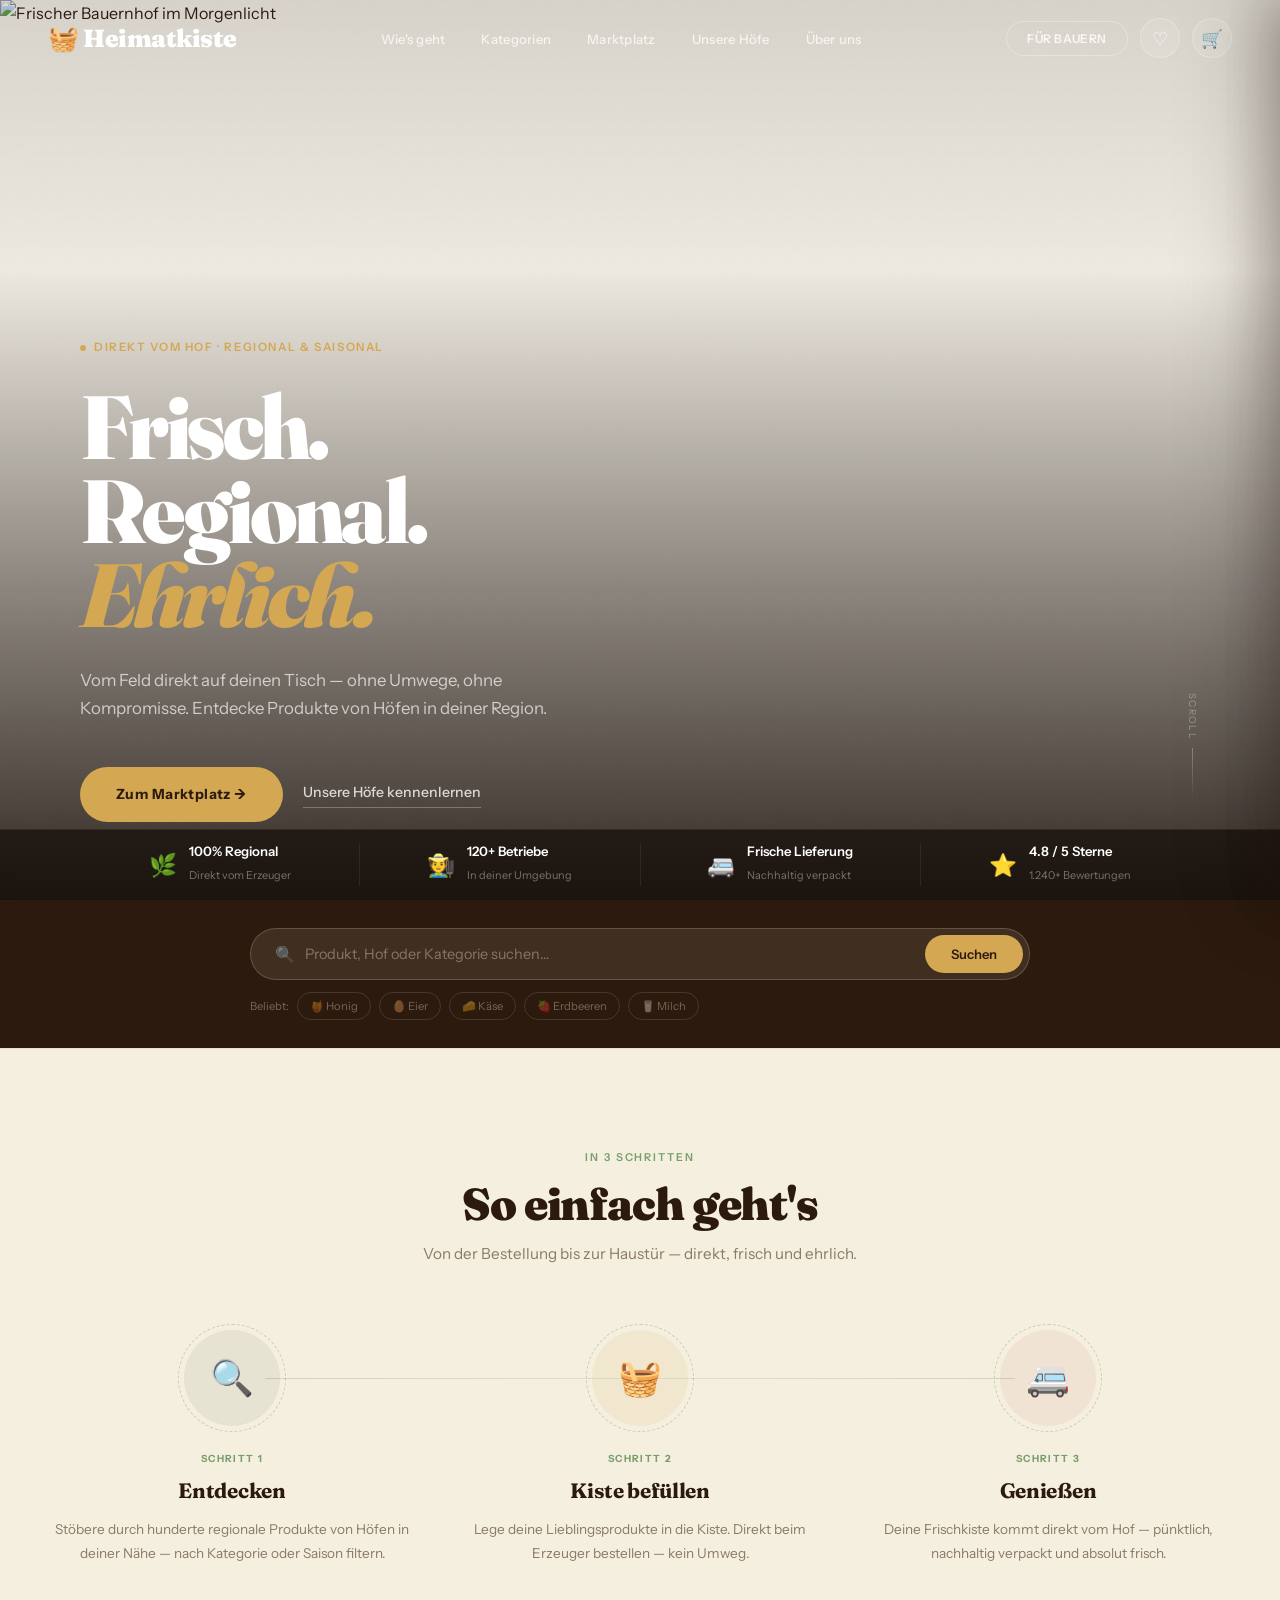
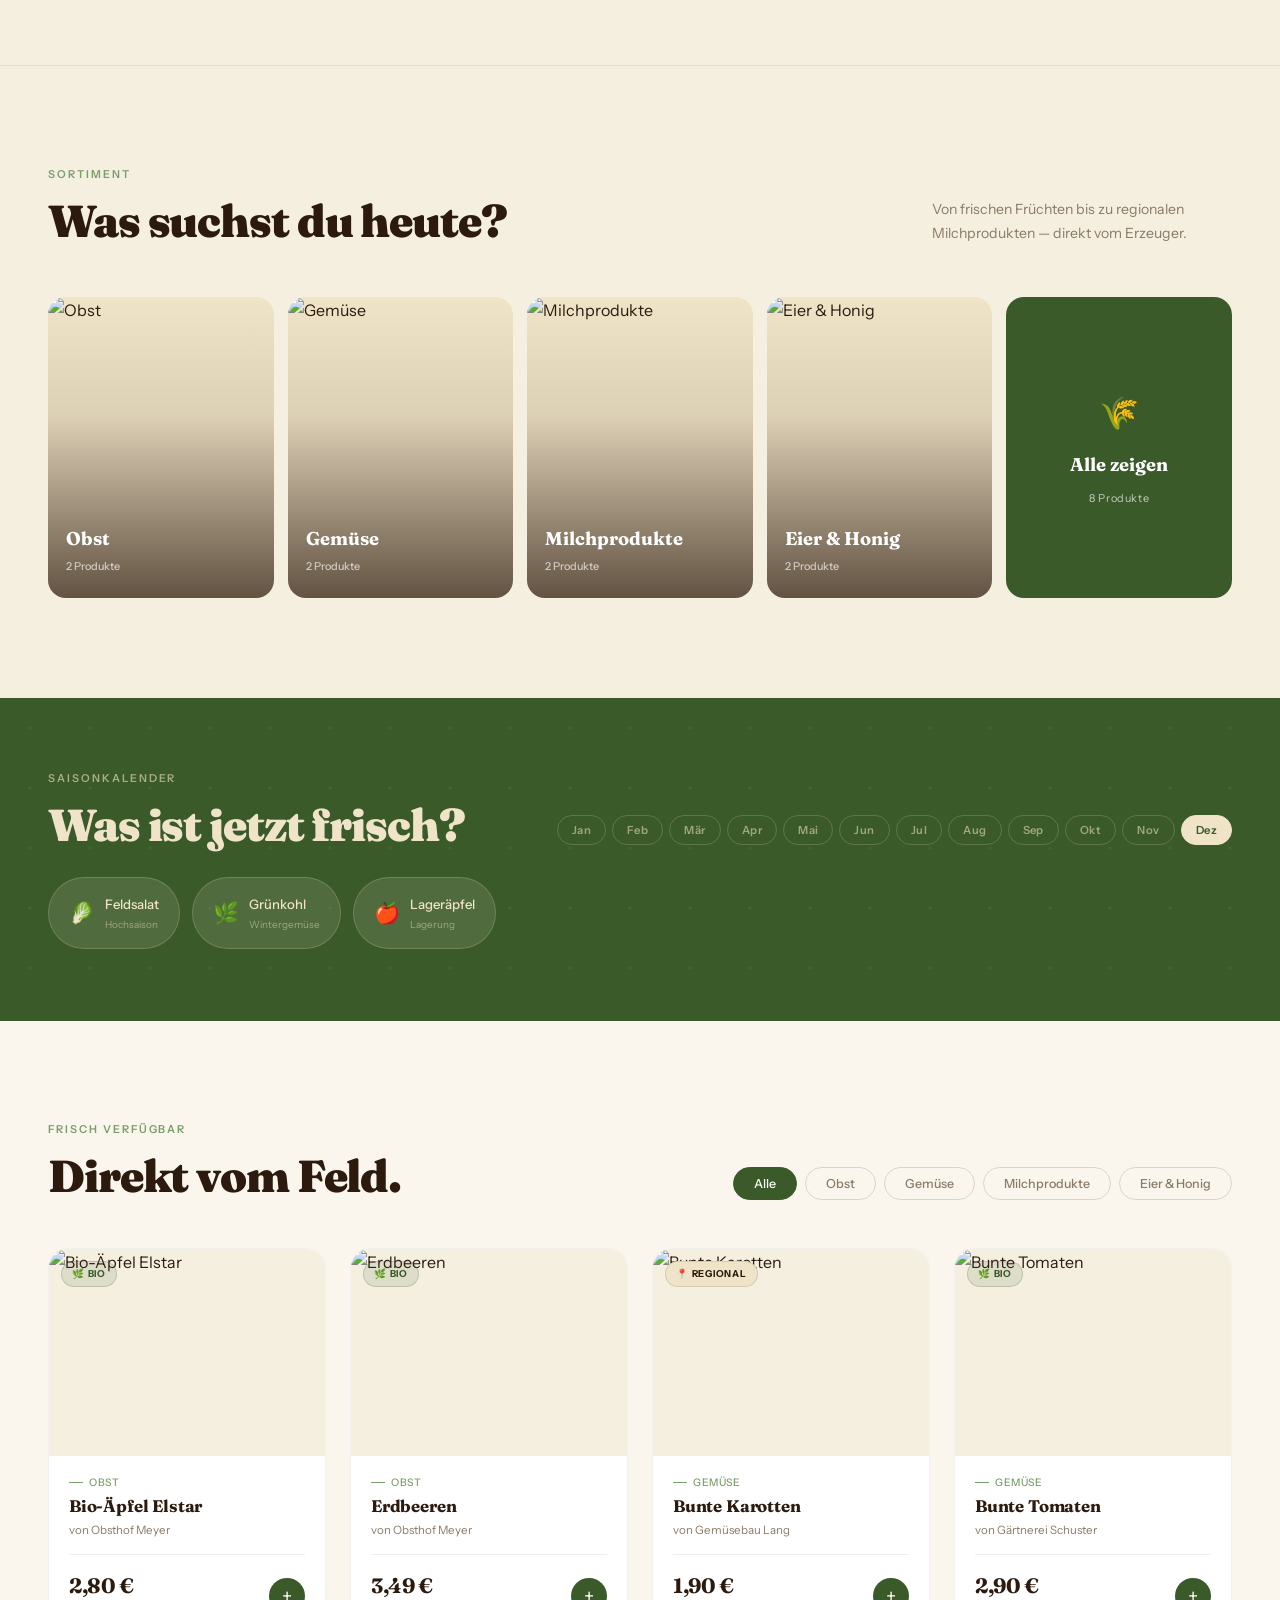
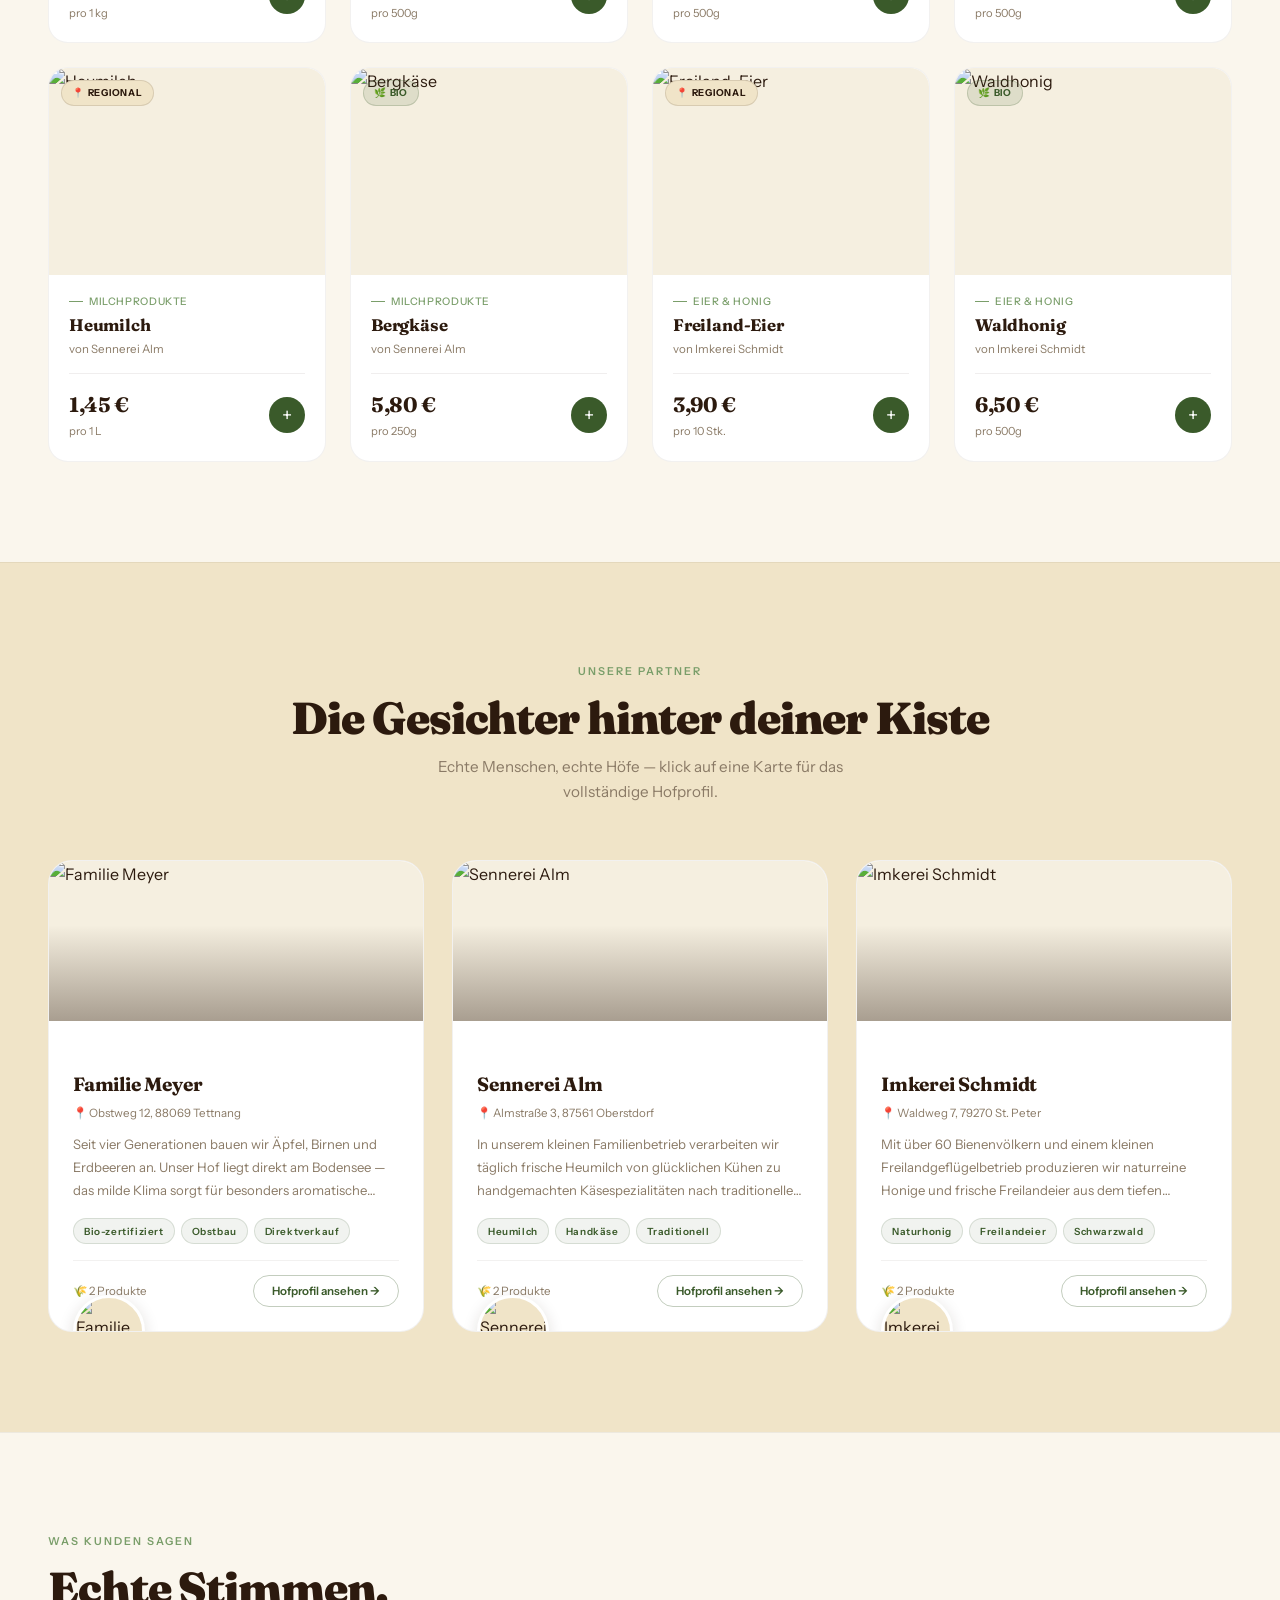
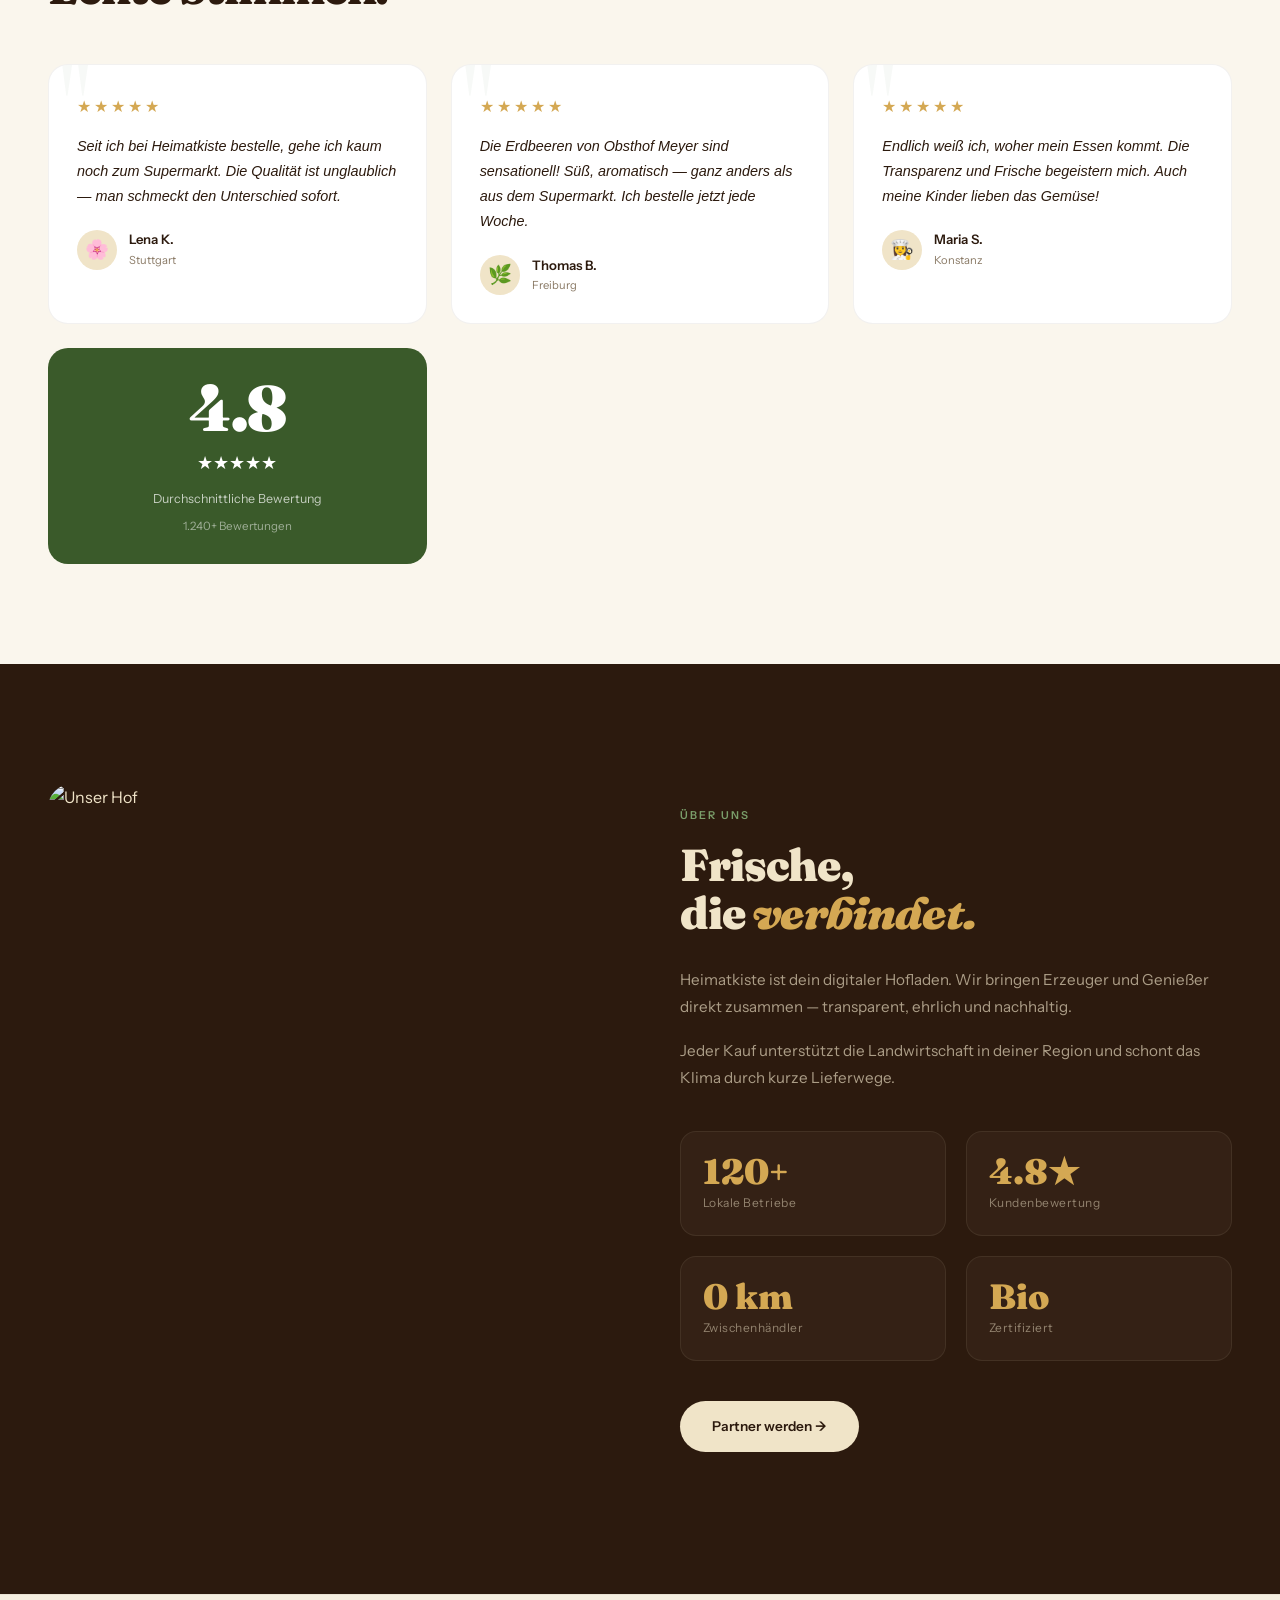
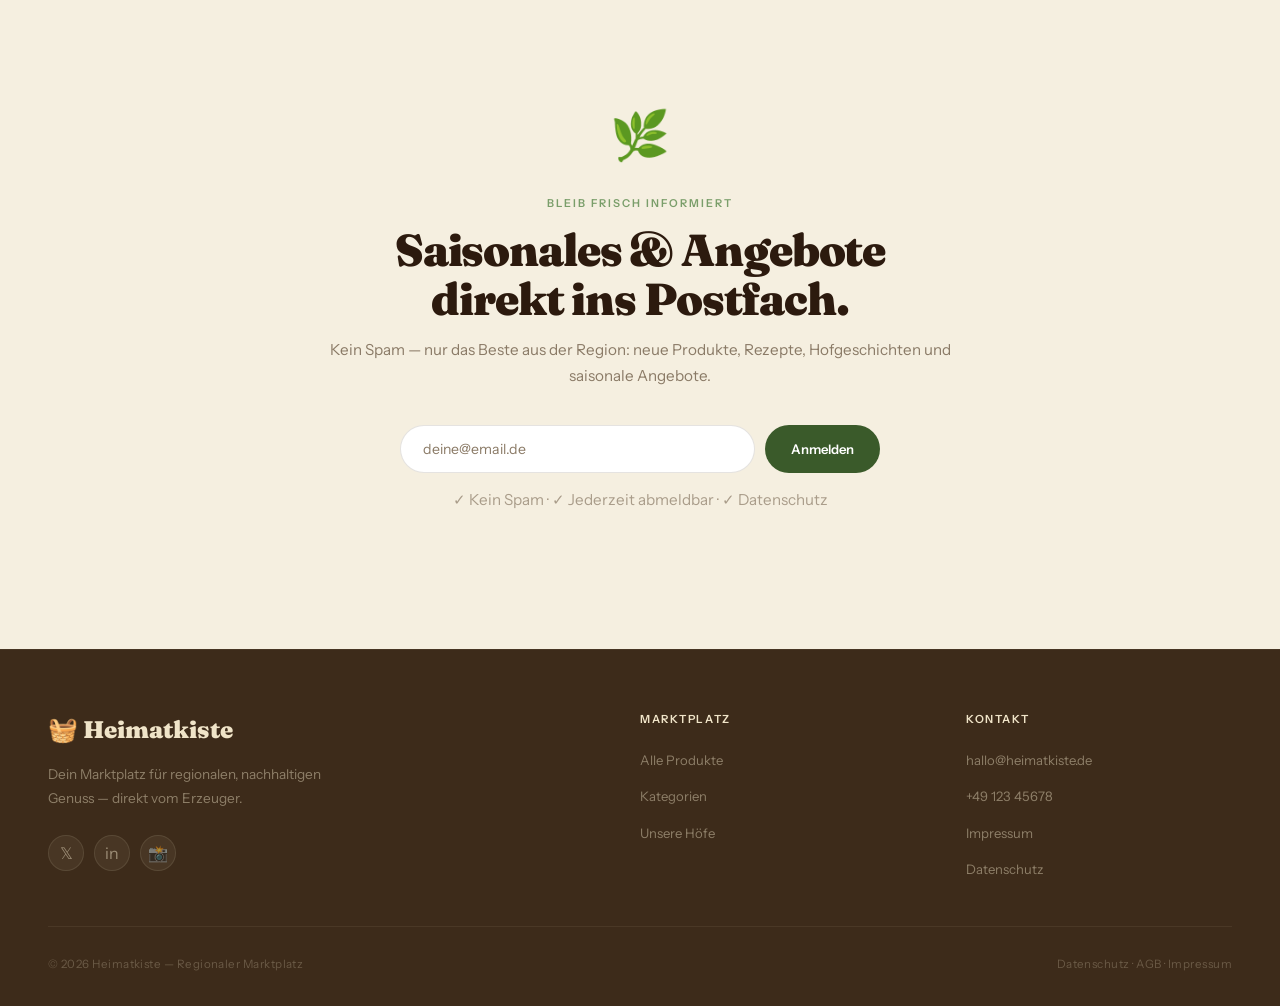
==== commit f4d844bc: "Update index.html" ====
--- a/index.html
+++ b/index.html
@@ -18,57 +18,103 @@
 html{scroll-behavior:smooth;}
 body{background:var(--cream);color:var(--soil);font-family:var(--sans);font-weight:400;line-height:1.65;overflow-x:hidden;}
 img{display:block;max-width:100%;}a{text-decoration:none;color:inherit;}ul{list-style:none;}button{cursor:pointer;border:none;font-family:inherit;}
-body::before{content:'';position:fixed;inset:0;z-index:0;opacity:.025;background-image:url("data:image/svg+xml,%3Csvg xmlns='http://www.w3.org/2000/svg' width='300' height='300'%3E%3Cfilter id='n'%3E%3CfeTurbulence type='fractalNoise' baseFrequency='.75' numOctaves='4' stitchTiles='stitch'/%3E%3C/filter%3E%3Crect width='300' height='300' filter='url(%23n)'/%3E%3C/svg%3E");background-size:200px;pointer-events:none;}
-
-/* ── HEADER ── */
-header{position:fixed;top:0;left:0;right:0;z-index:200;transition:background .4s,box-shadow .4s;}
-header.scrolled{background:rgba(250,246,237,.96);backdrop-filter:blur(12px);box-shadow:0 1px 0 rgba(44,26,14,.08);}
-.nav-inner{max-width:1280px;margin:0 auto;display:flex;align-items:center;justify-content:space-between;padding:0 40px;height:72px;gap:32px;}
-.logo{font-family:var(--serif);font-size:1.55rem;font-weight:900;color:var(--soil);display:flex;align-items:center;gap:8px;letter-spacing:-.02em;}
+
+/* ══ HEADER ══ */
+header{position:fixed;top:0;left:0;right:0;z-index:200;transition:background .5s,box-shadow .5s;}
+header.scrolled{background:rgba(250,246,237,.96);backdrop-filter:blur(16px);box-shadow:0 1px 0 rgba(44,26,14,.08);}
+.nav-inner{max-width:1340px;margin:0 auto;display:flex;align-items:center;justify-content:space-between;padding:0 48px;height:76px;gap:32px;}
+.logo{font-family:var(--serif);font-size:1.55rem;font-weight:900;color:white;display:flex;align-items:center;gap:8px;letter-spacing:-.02em;transition:color .4s;}
+header.scrolled .logo{color:var(--soil);}
 nav ul{display:flex;gap:36px;}
-nav a{font-size:.82rem;font-weight:500;letter-spacing:.02em;color:var(--chalk);transition:color .2s;position:relative;}
+nav a{font-size:.82rem;font-weight:500;letter-spacing:.02em;color:rgba(255,255,255,.75);transition:color .3s;position:relative;}
+header.scrolled nav a{color:var(--chalk);}
 nav a::after{content:'';position:absolute;bottom:-3px;left:0;width:0;height:1.5px;background:var(--moss);transition:width .3s var(--r);}
-nav a:hover{color:var(--soil);}nav a:hover::after{width:100%;}
+nav a:hover{color:white;}header.scrolled nav a:hover{color:var(--soil);}nav a:hover::after{width:100%;}
 .nav-right{display:flex;align-items:center;gap:12px;}
-.btn-farmer{font-size:.75rem;font-weight:600;letter-spacing:.05em;text-transform:uppercase;color:var(--moss);border:1.5px solid rgba(58,90,42,.35);padding:9px 20px;border-radius:100px;transition:all .2s;}
-.btn-farmer:hover{background:var(--moss);color:white;border-color:var(--moss);}
-.icon-btn{width:40px;height:40px;border-radius:50%;background:transparent;border:1.5px solid rgba(44,26,14,.1);display:flex;align-items:center;justify-content:center;font-size:1.1rem;color:var(--soil);transition:background .2s,border-color .2s;position:relative;cursor:pointer;}
-.icon-btn:hover{background:var(--straw);border-color:rgba(44,26,14,.2);}
+.btn-farmer{font-size:.75rem;font-weight:600;letter-spacing:.05em;text-transform:uppercase;color:rgba(255,255,255,.85);border:1.5px solid rgba(255,255,255,.3);padding:9px 20px;border-radius:100px;transition:all .3s;background:transparent;}
+header.scrolled .btn-farmer{color:var(--moss);border-color:rgba(58,90,42,.35);}
+.btn-farmer:hover{background:white;color:var(--moss);}header.scrolled .btn-farmer:hover{background:var(--moss);color:white;border-color:var(--moss);}
+.icon-btn{width:40px;height:40px;border-radius:50%;background:rgba(255,255,255,.1);border:1.5px solid rgba(255,255,255,.25);display:flex;align-items:center;justify-content:center;font-size:1.1rem;color:white;transition:background .2s,border-color .2s;position:relative;cursor:pointer;}
+header.scrolled .icon-btn{background:transparent;border-color:rgba(44,26,14,.1);color:var(--soil);}
+.icon-btn:hover{background:rgba(255,255,255,.2);}header.scrolled .icon-btn:hover{background:var(--straw);}
 .badge{position:absolute;top:-5px;right:-5px;width:18px;height:18px;border-radius:50%;background:var(--rust);color:white;font-size:.62rem;font-weight:700;display:flex;align-items:center;justify-content:center;opacity:0;transform:scale(0);transition:opacity .2s,transform .2s var(--r);}
 .badge.show{opacity:1;transform:scale(1);}
 
-/* ── HERO ── */
-.hero{min-height:100vh;display:grid;grid-template-columns:1fr 1fr;align-items:center;padding-top:72px;overflow:hidden;}
-.hero-left{padding:80px 60px 80px 40px;max-width:640px;margin-left:auto;}
-.hero-tag{display:inline-flex;align-items:center;gap:8px;font-size:.72rem;font-weight:600;letter-spacing:.12em;text-transform:uppercase;color:var(--moss);background:rgba(58,90,42,.08);border:1px solid rgba(58,90,42,.2);padding:6px 16px;border-radius:100px;margin-bottom:32px;animation:fadeUp .8s var(--r) both;}
-.hero-tag-dot{width:6px;height:6px;border-radius:50%;background:var(--moss);animation:pulse 2s infinite;}
+/* ══ CINEMATIC HERO ══ */
+.hero{position:relative;height:100vh;min-height:700px;overflow:hidden;display:flex;flex-direction:column;justify-content:flex-end;}
+.hero-bg{position:absolute;inset:0;z-index:0;}
+.hero-bg img{width:100%;height:100%;object-fit:cover;transform:scale(1.08);animation:heroZoom 14s ease-out forwards;}
+@keyframes heroZoom{to{transform:scale(1);}}
+.hero-bg::after{content:'';position:absolute;inset:0;background:linear-gradient(to bottom,rgba(20,10,4,.15) 0%,rgba(20,10,4,.05) 30%,rgba(20,10,4,.48) 65%,rgba(20,10,4,.88) 100%);}
+.hero-bg::before{content:'';position:absolute;inset:0;z-index:1;opacity:.035;background-image:url("data:image/svg+xml,%3Csvg xmlns='http://www.w3.org/2000/svg' width='300' height='300'%3E%3Cfilter id='n'%3E%3CfeTurbulence type='fractalNoise' baseFrequency='.75' numOctaves='4' stitchTiles='stitch'/%3E%3C/filter%3E%3Crect width='300' height='300' filter='url(%23n)'/%3E%3C/svg%3E");background-size:180px;pointer-events:none;}
+.hero-content{position:relative;z-index:2;padding:0 80px 78px;max-width:1340px;margin:0 auto;width:100%;}
+.hero-eyebrow{display:inline-flex;align-items:center;gap:8px;font-size:.72rem;font-weight:600;letter-spacing:.14em;text-transform:uppercase;color:var(--wheat);margin-bottom:28px;animation:fadeUp .9s .25s var(--r) both;}
+.hero-dot{width:6px;height:6px;border-radius:50%;background:var(--wheat);animation:pulse 2s infinite;}
 @keyframes pulse{0%,100%{opacity:1}50%{opacity:.3}}
-@keyframes fadeUp{from{opacity:0;transform:translateY(20px)}to{opacity:1;transform:translateY(0)}}
-.hero h1{font-family:var(--serif);font-weight:900;font-size:clamp(3rem,5vw,5.2rem);line-height:1.02;letter-spacing:-.03em;color:var(--soil);margin-bottom:24px;animation:fadeUp .8s .1s var(--r) both;}
-.hero h1 em{font-style:italic;color:var(--moss);display:block;}
-.hero p{font-size:1.05rem;color:var(--chalk);line-height:1.7;max-width:420px;margin-bottom:40px;animation:fadeUp .8s .2s var(--r) both;}
-.hero-btns{display:flex;gap:14px;flex-wrap:wrap;animation:fadeUp .8s .3s var(--r) both;}
-.btn-primary{background:var(--moss);color:white;font-weight:600;font-size:.85rem;letter-spacing:.03em;padding:14px 32px;border-radius:100px;transition:all .25s var(--r);display:inline-block;}
-.btn-primary:hover{background:var(--moss2);transform:translateY(-2px);box-shadow:0 12px 32px rgba(58,90,42,.25);}
-.btn-ghost{background:transparent;color:var(--soil);font-weight:600;font-size:.85rem;padding:14px 28px;border-radius:100px;border:1.5px solid rgba(44,26,14,.2);transition:all .25s;display:inline-block;}
-.btn-ghost:hover{border-color:var(--soil);background:var(--straw);}
-.hero-right{position:relative;height:100vh;overflow:hidden;}
-.hero-img{width:100%;height:100%;object-fit:cover;animation:fadeIn 1.2s .15s var(--r) both;}
-@keyframes fadeIn{from{opacity:0}to{opacity:1}}
-.hero-right::before{content:'';position:absolute;inset:0;z-index:1;background:linear-gradient(90deg,var(--cream) 0%,transparent 20%);}
-.hero-chips{position:absolute;z-index:2;bottom:48px;left:32px;display:flex;flex-direction:column;gap:8px;animation:fadeUp .8s .5s var(--r) both;}
-.chip{background:rgba(250,246,237,.92);backdrop-filter:blur(8px);border:1px solid rgba(44,26,14,.1);padding:10px 18px;border-radius:100px;font-size:.75rem;font-weight:500;color:var(--soil);display:flex;align-items:center;gap:8px;}
-
-/* ── SECTIONS ── */
+.hero h1{font-family:var(--serif);font-weight:900;font-size:clamp(4rem,7vw,7.4rem);line-height:.94;letter-spacing:-.04em;color:white;margin-bottom:28px;animation:fadeUp .9s .4s var(--r) both;}
+.hero h1 em{font-style:italic;color:var(--wheat);display:block;}
+.hero-sub{font-size:1.05rem;color:rgba(255,255,255,.68);line-height:1.7;max-width:480px;margin-bottom:44px;animation:fadeUp .9s .55s var(--r) both;font-weight:300;}
+.hero-actions{display:flex;align-items:center;gap:20px;animation:fadeUp .9s .7s var(--r) both;flex-wrap:wrap;}
+.btn-hero-primary{background:var(--wheat);color:var(--soil);font-weight:700;font-size:.88rem;letter-spacing:.03em;padding:16px 36px;border-radius:100px;transition:all .3s var(--r);display:inline-flex;align-items:center;gap:8px;}
+.btn-hero-primary:hover{background:#e8c05e;transform:translateY(-3px);box-shadow:0 16px 40px rgba(212,168,83,.35);}
+.btn-hero-ghost{color:rgba(255,255,255,.8);font-weight:500;font-size:.88rem;display:inline-flex;align-items:center;gap:8px;border-bottom:1px solid rgba(255,255,255,.28);padding-bottom:2px;transition:all .2s;}
+.btn-hero-ghost:hover{color:white;border-color:white;}
+.hero-trust{position:absolute;z-index:2;bottom:0;left:0;right:0;background:rgba(12,5,1,.58);backdrop-filter:blur(14px);border-top:1px solid rgba(255,255,255,.07);animation:fadeUp .9s .85s var(--r) both;}
+.hero-trust-inner{max-width:1340px;margin:0 auto;padding:0 80px;display:flex;align-items:center;height:70px;}
+.trust-item{display:flex;align-items:center;gap:12px;flex:1;justify-content:center;border-right:1px solid rgba(255,255,255,.07);}
+.trust-item:last-child{border-right:none;}
+.trust-icon{font-size:1.4rem;}
+.trust-text strong{display:block;font-size:.82rem;font-weight:600;color:white;line-height:1.2;}
+.trust-text span{font-size:.68rem;color:rgba(255,255,255,.4);}
+.scroll-hint{position:absolute;right:80px;bottom:100px;z-index:2;display:flex;flex-direction:column;align-items:center;gap:8px;animation:fadeUp .9s 1.05s var(--r) both;}
+.scroll-hint span{font-size:.6rem;letter-spacing:.14em;text-transform:uppercase;color:rgba(255,255,255,.35);writing-mode:vertical-rl;}
+.scroll-line{width:1px;height:52px;background:linear-gradient(to bottom,rgba(255,255,255,.3),transparent);animation:scrollPulse 2s ease-in-out infinite;}
+@keyframes scrollPulse{0%,100%{transform:scaleY(1);opacity:.5}50%{transform:scaleY(.5);opacity:1}}
+@keyframes fadeUp{from{opacity:0;transform:translateY(24px)}to{opacity:1;transform:translateY(0)}}
+
+/* ══ SEARCH ══ */
+#search-section{background:var(--soil);padding:28px 48px;}
+.search-inner{max-width:780px;margin:0 auto;}
+.search-wrap{display:flex;align-items:center;background:rgba(240,228,200,.1);border:1.5px solid rgba(240,228,200,.2);border-radius:100px;padding:6px 6px 6px 24px;gap:10px;transition:all .2s;}
+.search-wrap:focus-within{border-color:rgba(240,228,200,.5);background:rgba(240,228,200,.15);}
+.search-wrap input{flex:1;background:none;border:none;outline:none;font-family:var(--sans);font-size:.9rem;color:var(--straw);}
+.search-wrap input::placeholder{color:rgba(240,228,200,.4);}
+.search-icon{font-size:1rem;color:rgba(240,228,200,.45);}
+.search-btn{background:var(--wheat);color:var(--soil);font-weight:600;font-size:.82rem;padding:11px 26px;border-radius:100px;border:none;cursor:pointer;transition:all .2s;}
+.search-btn:hover{background:#e8b85e;}
+.search-tags{display:flex;gap:8px;margin-top:12px;flex-wrap:wrap;align-items:center;}
+.search-tags > span{font-size:.7rem;color:rgba(240,228,200,.38);}
+.search-tag{font-size:.7rem;color:rgba(240,228,200,.5);cursor:pointer;padding:4px 12px;border-radius:100px;border:1px solid rgba(240,228,200,.14);transition:all .2s;}
+.search-tag:hover{color:var(--straw);border-color:rgba(240,228,200,.4);background:rgba(240,228,200,.06);}
+
+/* ══ SHARED ══ */
 section{position:relative;z-index:1;}
 .sec-label{font-size:.68rem;font-weight:600;letter-spacing:.18em;text-transform:uppercase;color:var(--sage);margin-bottom:12px;}
 .sec-title{font-family:var(--serif);font-weight:900;font-size:clamp(2rem,3.5vw,3.2rem);line-height:1.1;letter-spacing:-.025em;color:var(--soil);}
 .reveal{opacity:0;transform:translateY(28px);transition:opacity .8s var(--r),transform .8s var(--r);}
 .reveal.vis{opacity:1;transform:translateY(0);}
-.d1{transition-delay:.1s!important}.d2{transition-delay:.2s!important}.d3{transition-delay:.3s!important}
-
-/* ── CATEGORIES ── */
-#categories{background:var(--paper);padding:100px 40px;border-top:1px solid rgba(44,26,14,.06);border-bottom:1px solid rgba(44,26,14,.06);}
+.d1{transition-delay:.1s!important}.d2{transition-delay:.2s!important}.d3{transition-delay:.3s!important}.d4{transition-delay:.4s!important}
+
+/* ══ HOW IT WORKS ══ */
+#how{background:var(--paper);padding:100px 48px;border-top:1px solid rgba(44,26,14,.06);}
+.how-inner{max-width:1280px;margin:0 auto;}
+.how-head{text-align:center;margin-bottom:64px;}
+.how-head p{color:var(--chalk);margin-top:12px;font-size:.95rem;}
+.how-steps{display:grid;grid-template-columns:repeat(3,1fr);gap:40px;position:relative;}
+.how-steps::before{content:'';position:absolute;top:48px;left:calc(16.67% + 20px);right:calc(16.67% + 20px);height:1.5px;background:linear-gradient(90deg,var(--moss),var(--sage),var(--moss));opacity:.18;z-index:0;}
+.how-step{position:relative;z-index:1;text-align:center;}
+.how-step-num{width:96px;height:96px;border-radius:50%;margin:0 auto 24px;display:flex;align-items:center;justify-content:center;font-size:2.2rem;position:relative;}
+.how-step-num::before{content:'';position:absolute;inset:-6px;border-radius:50%;border:1.5px dashed rgba(58,90,42,.22);animation:spin 24s linear infinite;}
+@keyframes spin{to{transform:rotate(360deg)}}
+.step-bg-1{background:rgba(58,90,42,.08);}
+.step-bg-2{background:rgba(212,168,83,.12);}
+.step-bg-3{background:rgba(184,92,56,.08);}
+.how-step-label{font-size:.62rem;font-weight:700;letter-spacing:.14em;text-transform:uppercase;color:var(--sage);margin-bottom:8px;}
+.how-step h3{font-family:var(--serif);font-weight:700;font-size:1.3rem;letter-spacing:-.015em;color:var(--soil);margin-bottom:10px;}
+.how-step p{font-size:.85rem;color:var(--chalk);line-height:1.7;}
+
+/* ══ CATEGORIES ══ */
+#categories{background:var(--paper);padding:100px 48px;border-top:1px solid rgba(44,26,14,.06);}
 .cats-wrap{max-width:1280px;margin:0 auto;}
 .cats-head{display:flex;justify-content:space-between;align-items:flex-end;margin-bottom:52px;flex-wrap:wrap;gap:16px;}
 .cats-head p{font-size:.88rem;color:var(--chalk);max-width:300px;}
@@ -89,8 +135,26 @@
 .cat-all h3{font-family:var(--serif);font-size:1.15rem;font-weight:700;}
 .cat-all span{font-size:.68rem;opacity:.7;letter-spacing:.06em;}
 
-/* ── PRODUCTS ── */
-#produkte{padding:100px 40px;background:var(--cream);}
+/* ══ SEASON ══ */
+#season{background:var(--moss);padding:72px 48px;overflow:hidden;position:relative;}
+#season::before{content:'';position:absolute;inset:0;background:url("data:image/svg+xml,%3Csvg xmlns='http://www.w3.org/2000/svg' width='60' height='60'%3E%3Ccircle cx='30' cy='30' r='1.5' fill='rgba(255,255,255,.06)'/%3E%3C/svg%3E");background-size:60px;}
+.season-inner{max-width:1280px;margin:0 auto;}
+.season-head{display:flex;justify-content:space-between;align-items:flex-end;margin-bottom:28px;flex-wrap:wrap;gap:16px;}
+.season-head .sec-label{color:rgba(240,228,200,.6);}
+.season-head .sec-title{color:var(--straw);}
+.season-month-tabs{display:flex;gap:6px;overflow-x:auto;padding-bottom:4px;scrollbar-width:none;}
+.season-month-tabs::-webkit-scrollbar{display:none;}
+.month-tab{flex-shrink:0;font-size:.7rem;font-weight:600;letter-spacing:.04em;padding:7px 14px;border-radius:100px;border:1.5px solid rgba(240,228,200,.2);background:transparent;color:rgba(240,228,200,.55);cursor:pointer;transition:all .2s;}
+.month-tab.active{background:var(--straw);color:var(--moss);border-color:var(--straw);}
+.month-tab:hover:not(.active){border-color:rgba(240,228,200,.5);color:var(--straw);}
+.season-grid{display:flex;gap:12px;flex-wrap:wrap;margin-top:16px;min-height:72px;}
+.season-item{background:rgba(240,228,200,.12);border:1px solid rgba(240,228,200,.2);border-radius:100px;padding:10px 20px;display:flex;align-items:center;gap:10px;animation:fadeUp .5s var(--r) both;}
+.season-item-emoji{font-size:1.3rem;}
+.season-item-name{font-size:.82rem;font-weight:500;color:var(--straw);}
+.season-item-peak{font-size:.62rem;color:rgba(240,228,200,.5);display:block;}
+
+/* ══ PRODUCTS ══ */
+#produkte{padding:100px 48px;background:var(--cream);}
 .prods-wrap{max-width:1280px;margin:0 auto;}
 .prods-head{display:flex;justify-content:space-between;align-items:flex-end;margin-bottom:48px;flex-wrap:wrap;gap:20px;}
 .filter-tabs{display:flex;gap:8px;flex-wrap:wrap;}
@@ -105,7 +169,6 @@
 .prod-card:hover .prod-img{transform:scale(1.05);}
 .prod-badge{position:absolute;top:12px;left:12px;font-size:.6rem;font-weight:700;letter-spacing:.08em;text-transform:uppercase;padding:4px 10px;border-radius:100px;background:var(--straw);color:var(--soil);border:1px solid rgba(44,26,14,.12);}
 .prod-badge.bio{background:rgba(58,90,42,.12);color:var(--moss);border-color:rgba(58,90,42,.2);}
-.prod-badge.farmer-added{background:rgba(212,168,83,.15);color:#8a6020;border-color:rgba(212,168,83,.3);}
 .prod-fav{position:absolute;top:12px;right:12px;width:32px;height:32px;border-radius:50%;background:white;border:none;display:flex;align-items:center;justify-content:center;font-size:.95rem;color:var(--chalk);box-shadow:0 2px 8px rgba(44,26,14,.1);opacity:0;transition:opacity .2s,color .2s;cursor:pointer;}
 .prod-card:hover .prod-fav{opacity:1;}
 .prod-fav.active,.prod-fav:hover{color:var(--rust);}
@@ -123,8 +186,116 @@
 .empty-state{grid-column:1/-1;text-align:center;padding:80px 20px;color:var(--chalk);font-size:.9rem;}
 .empty-state span{font-size:3rem;display:block;margin-bottom:16px;}
 
-/* ── ABOUT ── */
-#about{background:var(--soil);color:var(--straw);padding:120px 40px;}
+/* ══ FARMERS GRID ══ */
+#bauern{background:var(--straw);padding:100px 48px;border-top:1px solid rgba(44,26,14,.06);}
+.farmers-inner{max-width:1280px;margin:0 auto;}
+.farmers-head{text-align:center;margin-bottom:56px;}
+.farmers-head p{color:var(--chalk);margin-top:12px;font-size:.95rem;max-width:480px;margin-left:auto;margin-right:auto;}
+.farmers-grid{display:grid;grid-template-columns:repeat(3,1fr);gap:28px;}
+.farmer-card{background:white;border-radius:24px;overflow:hidden;border:1px solid rgba(44,26,14,.06);transition:transform .38s var(--r),box-shadow .38s;cursor:pointer;}
+.farmer-card:hover{transform:translateY(-8px);box-shadow:0 30px 70px rgba(44,26,14,.15);}
+.farmer-card:hover .farmer-btn{background:var(--moss);color:white;border-color:var(--moss);}
+.farmer-banner{height:160px;overflow:hidden;position:relative;background:var(--paper);}
+.farmer-banner img{width:100%;height:100%;object-fit:cover;transition:transform .7s var(--r);}
+.farmer-card:hover .farmer-banner img{transform:scale(1.08);}
+.farmer-banner-overlay{position:absolute;inset:0;background:linear-gradient(to bottom,transparent 40%,rgba(44,26,14,.38));}
+.farmer-avatar{width:72px;height:72px;border-radius:50%;border:3px solid white;position:absolute;bottom:-36px;left:24px;overflow:hidden;background:var(--straw);box-shadow:0 4px 16px rgba(44,26,14,.14);}
+.farmer-avatar img{width:100%;height:100%;object-fit:cover;}
+.farmer-body{padding:48px 24px 24px;}
+.farmer-name{font-family:var(--serif);font-weight:700;font-size:1.2rem;letter-spacing:-.01em;color:var(--soil);margin-bottom:3px;}
+.farmer-location{font-size:.72rem;color:var(--chalk);margin-bottom:10px;display:flex;align-items:center;gap:4px;}
+.farmer-bio{font-size:.82rem;color:var(--chalk);line-height:1.75;margin-bottom:16px;display:-webkit-box;-webkit-line-clamp:3;-webkit-box-orient:vertical;overflow:hidden;}
+.farmer-tags{display:flex;gap:6px;flex-wrap:wrap;margin-bottom:16px;}
+.farmer-tag{font-size:.62rem;font-weight:600;letter-spacing:.06em;padding:4px 10px;border-radius:100px;background:rgba(58,90,42,.07);color:var(--moss);border:1px solid rgba(58,90,42,.15);}
+.farmer-footer{display:flex;align-items:center;justify-content:space-between;padding-top:14px;border-top:1px solid rgba(44,26,14,.06);}
+.farmer-prod-count{font-size:.72rem;color:var(--chalk);}
+.farmer-btn{font-size:.72rem;font-weight:600;color:var(--moss);border:1.5px solid rgba(58,90,42,.3);padding:8px 18px;border-radius:100px;transition:all .25s;cursor:pointer;background:transparent;}
+
+/* ══ HOF PROFILE OVERLAY ══ */
+.hof-overlay{position:fixed;inset:0;z-index:500;background:rgba(15,6,2,.65);backdrop-filter:blur(8px);opacity:0;pointer-events:none;transition:opacity .4s;}
+.hof-overlay.show{opacity:1;pointer-events:all;}
+.hof-panel{position:fixed;top:0;right:0;bottom:0;z-index:501;width:780px;max-width:100vw;background:var(--cream);display:flex;flex-direction:column;transform:translateX(100%);transition:transform .48s var(--r);box-shadow:-20px 0 80px rgba(15,6,2,.22);overflow:hidden;}
+.hof-panel.open{transform:translateX(0);}
+
+/* Hero image in panel */
+.hof-hero{position:relative;height:320px;flex-shrink:0;overflow:hidden;}
+.hof-hero img{width:100%;height:100%;object-fit:cover;}
+.hof-hero-overlay{position:absolute;inset:0;background:linear-gradient(to bottom,rgba(15,6,2,.08) 0%,rgba(15,6,2,.65) 100%);}
+.hof-close{position:absolute;top:18px;right:18px;z-index:2;width:42px;height:42px;border-radius:50%;background:rgba(255,255,255,.14);backdrop-filter:blur(8px);border:1px solid rgba(255,255,255,.28);display:flex;align-items:center;justify-content:center;font-size:1rem;color:white;cursor:pointer;transition:all .2s;}
+.hof-close:hover{background:rgba(255,255,255,.28);}
+.hof-identity{position:absolute;bottom:0;left:0;right:0;padding:0 32px;display:flex;align-items:flex-end;gap:18px;}
+.hof-avatar-lg{width:88px;height:88px;border-radius:50%;border:4px solid var(--cream);overflow:hidden;flex-shrink:0;transform:translateY(28px);box-shadow:0 8px 24px rgba(15,6,2,.22);}
+.hof-avatar-lg img{width:100%;height:100%;object-fit:cover;}
+.hof-name-wrap{padding-bottom:14px;}
+.hof-name-wrap h2{font-family:var(--serif);font-size:1.9rem;font-weight:900;color:white;letter-spacing:-.03em;line-height:1.05;}
+.hof-name-wrap p{font-size:.78rem;color:rgba(255,255,255,.6);margin-top:4px;}
+
+/* Panel body */
+.hof-body{flex:1;overflow-y:auto;padding:48px 32px 40px;}
+.hof-body::-webkit-scrollbar{width:4px;}
+.hof-body::-webkit-scrollbar-thumb{background:rgba(44,26,14,.15);border-radius:4px;}
+.hof-section{margin-bottom:36px;}
+.hof-section-title{font-family:var(--serif);font-weight:700;font-size:1.1rem;color:var(--soil);margin-bottom:16px;padding-bottom:10px;border-bottom:1px solid rgba(44,26,14,.08);display:flex;align-items:center;gap:8px;}
+.hof-bio{font-size:.9rem;color:var(--chalk);line-height:1.85;}
+
+/* Stats grid */
+.hof-facts{display:grid;grid-template-columns:repeat(4,1fr);gap:10px;margin-top:18px;}
+.hof-fact{background:white;border-radius:14px;padding:16px 12px;border:1px solid rgba(44,26,14,.07);text-align:center;}
+.hof-fact-val{font-family:var(--serif);font-size:1.5rem;font-weight:900;color:var(--soil);line-height:1;}
+.hof-fact-label{font-size:.62rem;color:var(--chalk);margin-top:5px;line-height:1.3;}
+
+/* Gallery */
+.hof-gallery{display:grid;grid-template-columns:repeat(3,1fr);gap:10px;}
+.hof-gal-img{border-radius:12px;overflow:hidden;aspect-ratio:1;background:var(--paper);}
+.hof-gal-img img{width:100%;height:100%;object-fit:cover;transition:transform .4s var(--r);}
+.hof-gal-img:hover img{transform:scale(1.08);}
+
+/* Products inside hof */
+.hof-products{display:grid;grid-template-columns:1fr 1fr;gap:12px;}
+.hof-product{background:white;border-radius:16px;display:flex;gap:12px;align-items:center;padding:12px;border:1px solid rgba(44,26,14,.07);cursor:pointer;transition:all .2s;}
+.hof-product:hover{box-shadow:0 6px 20px rgba(44,26,14,.08);transform:translateY(-2px);}
+.hof-product-img{width:52px;height:52px;border-radius:10px;object-fit:cover;flex-shrink:0;background:var(--paper);}
+.hof-product-info{flex:1;min-width:0;}
+.hof-product-name{font-weight:600;font-size:.82rem;color:var(--soil);margin-bottom:2px;white-space:nowrap;overflow:hidden;text-overflow:ellipsis;}
+.hof-product-price{font-family:var(--serif);font-size:.9rem;font-weight:700;color:var(--moss);}
+.hof-product-unit{font-size:.62rem;color:var(--chalk);}
+.hof-add{margin-left:auto;width:30px;height:30px;border-radius:50%;background:var(--moss);color:white;border:none;display:flex;align-items:center;justify-content:center;font-size:1rem;flex-shrink:0;transition:all .2s;cursor:pointer;}
+.hof-add:hover{background:var(--moss2);transform:scale(1.1);}
+
+/* Values */
+.hof-values{display:flex;flex-wrap:wrap;gap:8px;}
+.hof-value{font-size:.75rem;font-weight:600;padding:8px 16px;border-radius:100px;background:rgba(58,90,42,.08);color:var(--moss);border:1px solid rgba(58,90,42,.18);}
+
+/* CTA bar */
+.hof-cta{background:var(--soil);border-radius:20px;padding:24px 28px;display:flex;align-items:center;justify-content:space-between;gap:20px;}
+.hof-cta-text strong{font-family:var(--serif);font-size:1.1rem;color:var(--straw);display:block;margin-bottom:4px;}
+.hof-cta-text p{font-size:.82rem;color:rgba(240,228,200,.6);line-height:1.5;max-width:300px;}
+.hof-cta-btn{background:var(--wheat);color:var(--soil);font-weight:700;font-size:.8rem;padding:13px 24px;border-radius:100px;white-space:nowrap;flex-shrink:0;border:none;cursor:pointer;transition:all .2s;}
+.hof-cta-btn:hover{background:#e8c05e;transform:translateY(-1px);}
+
+/* ══ REVIEWS ══ */
+#reviews{background:var(--cream);padding:100px 48px;border-top:1px solid rgba(44,26,14,.06);}
+.reviews-inner{max-width:1280px;margin:0 auto;}
+.reviews-head{display:flex;justify-content:space-between;align-items:flex-end;margin-bottom:52px;flex-wrap:wrap;gap:16px;}
+.reviews-grid{display:grid;grid-template-columns:repeat(3,1fr);gap:24px;}
+.review-card{background:white;border-radius:20px;padding:28px;border:1px solid rgba(44,26,14,.06);transition:transform .3s var(--r),box-shadow .3s;position:relative;overflow:hidden;}
+.review-card::before{content:'"';font-family:var(--serif);font-size:8rem;color:rgba(58,90,42,.04);position:absolute;top:-20px;left:10px;line-height:1;pointer-events:none;}
+.review-card:hover{transform:translateY(-4px);box-shadow:0 16px 48px rgba(44,26,14,.08);}
+.review-stars{display:flex;gap:3px;margin-bottom:14px;}
+.star{color:var(--wheat);font-size:1rem;}
+.review-text{font-size:.9rem;color:var(--soil);line-height:1.75;margin-bottom:20px;font-style:italic;}
+.review-author{display:flex;align-items:center;gap:12px;}
+.review-avatar{width:40px;height:40px;border-radius:50%;background:var(--straw);display:flex;align-items:center;justify-content:center;font-size:1.2rem;flex-shrink:0;}
+.review-name{font-weight:600;font-size:.82rem;color:var(--soil);}
+.review-place{font-size:.7rem;color:var(--chalk);}
+.reviews-summary{background:var(--moss);border-radius:20px;padding:28px;color:white;display:flex;flex-direction:column;justify-content:center;align-items:center;text-align:center;gap:8px;}
+.summary-score{font-family:var(--serif);font-size:4rem;font-weight:900;line-height:1;letter-spacing:-.04em;}
+.summary-stars{display:flex;gap:4px;font-size:1.1rem;}
+.summary-label{font-size:.78rem;opacity:.7;margin-top:4px;}
+.summary-count{font-size:.72rem;opacity:.5;}
+
+/* ══ ABOUT ══ */
+#about{background:var(--soil);color:var(--straw);padding:120px 48px;}
 .about-inner{max-width:1280px;margin:0 auto;display:grid;grid-template-columns:1fr 1fr;gap:80px;align-items:center;}
 .about-img-wrap{position:relative;border-radius:24px;overflow:hidden;aspect-ratio:4/5;}
 .about-img{width:100%;height:100%;object-fit:cover;}
@@ -139,8 +310,22 @@
 .btn-light{background:var(--straw);color:var(--soil);font-weight:600;font-size:.85rem;padding:14px 32px;border-radius:100px;display:inline-block;transition:all .25s;}
 .btn-light:hover{background:var(--cream);transform:translateY(-2px);}
 
-/* ── FOOTER ── */
-footer{background:var(--bark);padding:60px 40px 32px;border-top:1px solid rgba(240,228,200,.05);}
+/* ══ NEWSLETTER ══ */
+#newsletter{background:var(--paper);padding:100px 48px;border-top:1px solid rgba(44,26,14,.06);}
+.newsletter-inner{max-width:640px;margin:0 auto;text-align:center;}
+.newsletter-icon{font-size:3rem;margin-bottom:20px;display:block;}
+.newsletter-inner .sec-title{margin-bottom:14px;}
+.newsletter-inner > p{color:var(--chalk);font-size:.95rem;margin-bottom:36px;line-height:1.7;}
+.newsletter-form{display:flex;gap:10px;max-width:480px;margin:0 auto;}
+.newsletter-form input{flex:1;background:white;border:1.5px solid rgba(44,26,14,.12);border-radius:100px;padding:14px 22px;font-family:var(--sans);font-size:.88rem;color:var(--soil);outline:none;transition:border-color .2s;}
+.newsletter-form input::placeholder{color:var(--chalk);}
+.newsletter-form input:focus{border-color:var(--moss);}
+.newsletter-form button{background:var(--moss);color:white;font-weight:600;font-size:.82rem;padding:14px 26px;border-radius:100px;border:none;cursor:pointer;transition:all .2s;white-space:nowrap;}
+.newsletter-form button:hover{background:var(--moss2);}
+.newsletter-note{font-size:.68rem;color:var(--chalk);margin-top:14px;opacity:.7;}
+
+/* ══ FOOTER ══ */
+footer{background:var(--bark);padding:60px 48px 32px;border-top:1px solid rgba(240,228,200,.05);}
 .footer-inner{max-width:1280px;margin:0 auto;display:grid;grid-template-columns:2fr 1fr 1fr;gap:60px;padding-bottom:44px;border-bottom:1px solid rgba(240,228,200,.07);margin-bottom:28px;}
 .footer-logo{font-family:var(--serif);font-size:1.5rem;font-weight:900;color:var(--straw);display:flex;align-items:center;gap:8px;margin-bottom:14px;}
 .footer-desc{font-size:.85rem;color:rgba(240,228,200,.45);line-height:1.75;max-width:280px;margin-bottom:24px;}
@@ -153,7 +338,7 @@
 .footer-col a:hover{color:var(--straw);}
 .footer-copy{max-width:1280px;margin:0 auto;font-size:.72rem;color:rgba(240,228,200,.25);letter-spacing:.04em;display:flex;justify-content:space-between;flex-wrap:wrap;gap:8px;}
 
-/* ── SIDEBARS ── */
+/* ══ SIDEBARS ══ */
 .overlay{position:fixed;inset:0;z-index:300;background:rgba(44,26,14,.4);backdrop-filter:blur(3px);opacity:0;pointer-events:none;transition:opacity .3s;}
 .overlay.show{opacity:1;pointer-events:all;}
 .sidebar{position:fixed;top:0;right:0;bottom:0;z-index:301;width:420px;max-width:100vw;background:white;display:flex;flex-direction:column;transform:translateX(100%);transition:transform .4s var(--r);box-shadow:-8px 0 48px rgba(44,26,14,.12);}
@@ -191,33 +376,41 @@
 .fav-remove{background:none;border:none;color:var(--chalk);cursor:pointer;font-size:.8rem;transition:color .2s;}
 .fav-remove:hover{color:var(--rust);}
 
-/* ── TOAST ── */
+/* ══ TOAST ══ */
 .toast{position:fixed;bottom:28px;left:50%;transform:translateX(-50%) translateY(80px);background:var(--soil);color:var(--straw);font-size:.82rem;font-weight:500;padding:12px 24px;border-radius:100px;z-index:999;transition:transform .35s var(--r),opacity .35s;opacity:0;white-space:nowrap;display:flex;align-items:center;gap:8px;pointer-events:none;}
 .toast.show{transform:translateX(-50%) translateY(0);opacity:1;}
 
-/* ── DIVIDER ── */
-hr.divider{height:1px;background:linear-gradient(90deg,transparent,rgba(44,26,14,.12),transparent);border:none;margin:0;}
-
-/* ── RESPONSIVE ── */
+/* ══ RESPONSIVE ══ */
 @media(max-width:1100px){
   .cats-grid{grid-template-columns:repeat(3,1fr);}
+  .farmers-grid{grid-template-columns:1fr 1fr;}
+  .reviews-grid{grid-template-columns:1fr 1fr;}
+  .hof-panel{width:640px;}
+  .hof-facts{grid-template-columns:1fr 1fr;}
 }
 @media(max-width:1024px){
-  .hero{grid-template-columns:1fr;min-height:auto;}
-  .hero-left{padding:60px 40px;max-width:100%;}
-  .hero-right{display:none;}
   .about-inner{grid-template-columns:1fr;gap:48px;}
   .footer-inner{grid-template-columns:1fr 1fr;}
+  .how-steps::before{display:none;}
 }
 @media(max-width:768px){
-  .nav-inner{padding:0 20px;}
-  nav ul{display:none;}
-  .hero-left,.about-inner{padding:40px 20px;}
-  #categories,#produkte,#about{padding:72px 20px;}
+  .nav-inner{padding:0 20px;}nav ul{display:none;}
+  .hero-content{padding:0 24px 78px;}
+  .hero-trust-inner{padding:0 16px;}
+  .trust-text span{display:none;}
+  .scroll-hint{display:none;}
+  #how,#categories,#produkte,#about,#bauern,#reviews,#newsletter{padding:72px 20px;}
+  #season{padding:56px 20px;}
+  #search-section{padding:20px;}
   footer{padding:48px 20px 28px;}
   .footer-inner{grid-template-columns:1fr;gap:36px;}
   .cats-grid{grid-template-columns:1fr 1fr;gap:10px;}
-  .sidebar{width:100vw;}
+  .farmers-grid,.reviews-grid,.how-steps{grid-template-columns:1fr;}
+  .sidebar,.hof-panel{width:100vw;}
+  .hof-products{grid-template-columns:1fr;}
+  .newsletter-form{flex-direction:column;}
+  .about-inner{padding:40px 20px;}
+  .hof-facts{grid-template-columns:1fr 1fr;}
 }
 </style>
 </head>
@@ -226,36 +419,74 @@
 <!-- HEADER -->
 <header id="header">
   <div class="nav-inner">
-    <a href="heimatkiste.html" class="logo">🧺 Heimatkiste</a>
+    <a href="#" class="logo">🧺 Heimatkiste</a>
     <nav><ul>
+      <li><a href="#how">Wie's geht</a></li>
       <li><a href="#categories">Kategorien</a></li>
       <li><a href="#produkte">Marktplatz</a></li>
+      <li><a href="#bauern">Unsere Höfe</a></li>
       <li><a href="#about">Über uns</a></li>
     </ul></nav>
     <div class="nav-right">
-      <a href="heimatkiste-farmer.html" class="btn-farmer">Für Bauern</a>
+      <button class="btn-farmer">Für Bauern</button>
       <button class="icon-btn" id="favBtn">♡<span class="badge" id="favBadge">0</span></button>
       <button class="icon-btn" id="cartBtn">🛒<span class="badge" id="cartBadge">0</span></button>
     </div>
   </div>
 </header>
 
-<!-- HERO -->
+<!-- ══════════ CINEMATIC HERO ══════════ -->
 <section class="hero" id="home">
-  <div class="hero-left">
-    <div class="hero-tag"><span class="hero-tag-dot"></span> Direkt vom Hof · Regional & Fair</div>
-    <h1>Dein digitaler<br>Hofladen der<br><em>Region.</em></h1>
-    <p>Frische Produkte direkt vom Erzeuger — ohne Zwischenhändler, ohne Kompromisse, mit vollem Geschmack.</p>
-    <div class="hero-btns">
-      <a href="#produkte" class="btn-primary">Zum Marktplatz</a>
-      <a href="#about" class="btn-ghost">Unsere Vision</a>
-    </div>
-  </div>
-  <div class="hero-right">
-    <img class="hero-img" src="https://images.unsplash.com/photo-1595113316349-9fa4ee24f884?auto=format&fit=crop&w=1000&q=80" alt="Lokaler Bauer">
-    <div class="hero-chips">
-      <div class="chip">🌿 100% Regional angebaut</div>
-      <div class="chip">📍 Aus deiner Umgebung</div>
+  <div class="hero-bg">
+    <img src="https://images.unsplash.com/photo-1464226184884-fa280b87c399?auto=format&fit=crop&w=1800&q=90" alt="Frischer Bauernhof im Morgenlicht">
+  </div>
+  <div class="hero-content">
+    <div class="hero-eyebrow"><span class="hero-dot"></span>Direkt vom Hof · Regional &amp; Saisonal</div>
+    <h1>Frisch.<br>Regional.<br><em>Ehrlich.</em></h1>
+    <p class="hero-sub">Vom Feld direkt auf deinen Tisch — ohne Umwege, ohne Kompromisse. Entdecke Produkte von Höfen in deiner Region.</p>
+    <div class="hero-actions">
+      <a href="#produkte" class="btn-hero-primary">Zum Marktplatz →</a>
+      <a href="#bauern" class="btn-hero-ghost">Unsere Höfe kennenlernen</a>
+    </div>
+  </div>
+  <div class="hero-trust">
+    <div class="hero-trust-inner">
+      <div class="trust-item"><span class="trust-icon">🌿</span><div class="trust-text"><strong>100% Regional</strong><span>Direkt vom Erzeuger</span></div></div>
+      <div class="trust-item"><span class="trust-icon">🧑‍🌾</span><div class="trust-text"><strong>120+ Betriebe</strong><span>In deiner Umgebung</span></div></div>
+      <div class="trust-item"><span class="trust-icon">🚐</span><div class="trust-text"><strong>Frische Lieferung</strong><span>Nachhaltig verpackt</span></div></div>
+      <div class="trust-item"><span class="trust-icon">⭐</span><div class="trust-text"><strong>4.8 / 5 Sterne</strong><span>1.240+ Bewertungen</span></div></div>
+    </div>
+  </div>
+  <div class="scroll-hint"><span>Scroll</span><div class="scroll-line"></div></div>
+</section>
+
+<!-- SEARCH -->
+<div id="search-section">
+  <div class="search-inner">
+    <div class="search-wrap">
+      <span class="search-icon">🔍</span>
+      <input type="text" id="searchInput" placeholder="Produkt, Hof oder Kategorie suchen…">
+      <button class="search-btn" onclick="doSearch()">Suchen</button>
+    </div>
+    <div class="search-tags">
+      <span>Beliebt:</span>
+      <span class="search-tag" onclick="quickSearch('Honig')">🍯 Honig</span>
+      <span class="search-tag" onclick="quickSearch('Eier')">🥚 Eier</span>
+      <span class="search-tag" onclick="quickSearch('Käse')">🧀 Käse</span>
+      <span class="search-tag" onclick="quickSearch('Erdbeeren')">🍓 Erdbeeren</span>
+      <span class="search-tag" onclick="quickSearch('Milch')">🥛 Milch</span>
+    </div>
+  </div>
+</div>
+
+<!-- HOW IT WORKS -->
+<section id="how">
+  <div class="how-inner">
+    <div class="how-head reveal"><div class="sec-label">In 3 Schritten</div><h2 class="sec-title">So einfach geht's</h2><p>Von der Bestellung bis zur Haustür — direkt, frisch und ehrlich.</p></div>
+    <div class="how-steps">
+      <div class="how-step reveal d1"><div class="how-step-num step-bg-1">🔍</div><div class="how-step-label">Schritt 1</div><h3>Entdecken</h3><p>Stöbere durch hunderte regionale Produkte von Höfen in deiner Nähe — nach Kategorie oder Saison filtern.</p></div>
+      <div class="how-step reveal d2"><div class="how-step-num step-bg-2">🧺</div><div class="how-step-label">Schritt 2</div><h3>Kiste befüllen</h3><p>Lege deine Lieblingsprodukte in die Kiste. Direkt beim Erzeuger bestellen — kein Umweg.</p></div>
+      <div class="how-step reveal d3"><div class="how-step-num step-bg-3">🚐</div><div class="how-step-label">Schritt 3</div><h3>Genießen</h3><p>Deine Frischkiste kommt direkt vom Hof — pünktlich, nachhaltig verpackt und absolut frisch.</p></div>
     </div>
   </div>
 </section>
@@ -263,31 +494,54 @@
 <!-- CATEGORIES -->
 <section id="categories">
   <div class="cats-wrap">
-    <div class="cats-head reveal">
-      <div><div class="sec-label">Sortiment</div><h2 class="sec-title">Was suchst du heute?</h2></div>
-      <p>Von frischen Früchten bis zu regionalen Milchprodukten — direkt vom Erzeuger.</p>
-    </div>
+    <div class="cats-head reveal"><div><div class="sec-label">Sortiment</div><h2 class="sec-title">Was suchst du heute?</h2></div><p>Von frischen Früchten bis zu regionalen Milchprodukten — direkt vom Erzeuger.</p></div>
     <div class="cats-grid reveal d1" id="catsGrid"></div>
+  </div>
+</section>
+
+<!-- SEASON -->
+<section id="season">
+  <div class="season-inner">
+    <div class="season-head reveal">
+      <div><div class="sec-label">Saisonkalender</div><h2 class="sec-title" style="color:var(--straw)">Was ist jetzt frisch?</h2></div>
+      <div class="season-month-tabs" id="monthTabs"></div>
+    </div>
+    <div class="season-grid reveal d1" id="seasonGrid"></div>
   </div>
 </section>
 
 <!-- PRODUCTS -->
 <section id="produkte">
   <div class="prods-wrap">
-    <div class="prods-head reveal">
-      <div><div class="sec-label">Frisch verfügbar</div><h2 class="sec-title">Direkt vom Feld.</h2></div>
-      <div class="filter-tabs" id="filterTabs"></div>
-    </div>
+    <div class="prods-head reveal"><div><div class="sec-label">Frisch verfügbar</div><h2 class="sec-title">Direkt vom Feld.</h2></div><div class="filter-tabs" id="filterTabs"></div></div>
     <div class="products-grid" id="productsGrid"></div>
+  </div>
+</section>
+
+<!-- FARMERS -->
+<section id="bauern">
+  <div class="farmers-inner">
+    <div class="farmers-head reveal">
+      <div class="sec-label">Unsere Partner</div>
+      <h2 class="sec-title">Die Gesichter hinter deiner Kiste</h2>
+      <p>Echte Menschen, echte Höfe — klick auf eine Karte für das vollständige Hofprofil.</p>
+    </div>
+    <div class="farmers-grid" id="farmersGrid"></div>
+  </div>
+</section>
+
+<!-- REVIEWS -->
+<section id="reviews">
+  <div class="reviews-inner">
+    <div class="reviews-head reveal"><div><div class="sec-label">Was Kunden sagen</div><h2 class="sec-title">Echte Stimmen.</h2></div></div>
+    <div class="reviews-grid" id="reviewsGrid"></div>
   </div>
 </section>
 
 <!-- ABOUT -->
 <section id="about">
   <div class="about-inner">
-    <div class="about-img-wrap reveal">
-      <img class="about-img" src="https://images.unsplash.com/photo-1500651230702-0e2d8a49d4ad?auto=format&fit=crop&w=900&q=80" alt="Unser Hof">
-    </div>
+    <div class="about-img-wrap reveal"><img class="about-img" src="https://images.unsplash.com/photo-1500651230702-0e2d8a49d4ad?auto=format&fit=crop&w=900&q=80" alt="Unser Hof"></div>
     <div class="about-text reveal d1">
       <div class="sec-label">Über uns</div>
       <h2>Frische,<br>die <em>verbindet.</em></h2>
@@ -299,8 +553,23 @@
         <div class="about-stat"><div class="about-stat-val">0 km</div><div class="about-stat-label">Zwischenhändler</div></div>
         <div class="about-stat"><div class="about-stat-val">Bio</div><div class="about-stat-label">Zertifiziert</div></div>
       </div>
-      <a href="heimatkiste-farmer.html" class="btn-light">Partner werden →</a>
-    </div>
+      <a href="#" class="btn-light">Partner werden →</a>
+    </div>
+  </div>
+</section>
+
+<!-- NEWSLETTER -->
+<section id="newsletter">
+  <div class="newsletter-inner reveal">
+    <span class="newsletter-icon">🌿</span>
+    <div class="sec-label" style="text-align:center">Bleib frisch informiert</div>
+    <h2 class="sec-title">Saisonales &amp; Angebote<br>direkt ins Postfach.</h2>
+    <p>Kein Spam — nur das Beste aus der Region: neue Produkte, Rezepte, Hofgeschichten und saisonale Angebote.</p>
+    <div class="newsletter-form">
+      <input type="email" id="nlEmail" placeholder="deine@email.de">
+      <button onclick="subscribeNewsletter()">Anmelden</button>
+    </div>
+    <p class="newsletter-note">✓ Kein Spam · ✓ Jederzeit abmeldbar · ✓ Datenschutz</p>
   </div>
 </section>
 
@@ -311,34 +580,18 @@
       <div class="footer-logo">🧺 Heimatkiste</div>
       <p class="footer-desc">Dein Marktplatz für regionalen, nachhaltigen Genuss — direkt vom Erzeuger.</p>
       <div class="social-row">
-        <a href="#" class="social-btn">𝕏</a>
-        <a href="#" class="social-btn">in</a>
-        <a href="#" class="social-btn">📸</a>
+        <a href="#" class="social-btn">𝕏</a><a href="#" class="social-btn">in</a><a href="#" class="social-btn">📸</a>
       </div>
     </div>
-    <div class="footer-col">
-      <h4>Marktplatz</h4>
-      <ul>
-        <li><a href="#produkte">Alle Produkte</a></li>
-        <li><a href="#categories">Kategorien</a></li>
-        <li><a href="heimatkiste-farmer.html">Für Bauern</a></li>
-      </ul>
-    </div>
-    <div class="footer-col">
-      <h4>Kontakt</h4>
-      <ul>
-        <li><a href="#">hallo@heimatkiste.de</a></li>
-        <li><a href="#">+49 123 45678</a></li>
-        <li><a href="#">Impressum</a></li>
-        <li><a href="#">Datenschutz</a></li>
-      </ul>
-    </div>
-  </div>
-  <div class="footer-copy">
-    <span>© 2026 Heimatkiste — Regionaler Marktplatz</span>
-    <span>Datenschutz · AGB · Impressum</span>
-  </div>
+    <div class="footer-col"><h4>Marktplatz</h4><ul><li><a href="#produkte">Alle Produkte</a></li><li><a href="#categories">Kategorien</a></li><li><a href="#bauern">Unsere Höfe</a></li></ul></div>
+    <div class="footer-col"><h4>Kontakt</h4><ul><li><a href="#">hallo@heimatkiste.de</a></li><li><a href="#">+49 123 45678</a></li><li><a href="#">Impressum</a></li><li><a href="#">Datenschutz</a></li></ul></div>
+  </div>
+  <div class="footer-copy"><span>© 2026 Heimatkiste — Regionaler Marktplatz</span><span>Datenschutz · AGB · Impressum</span></div>
 </footer>
+
+<!-- HOF PROFILE OVERLAY -->
+<div class="hof-overlay" id="hofOverlay" onclick="closeHof()"></div>
+<div class="hof-panel" id="hofPanel"><div id="hofContent"></div></div>
 
 <!-- CART SIDEBAR -->
 <div class="overlay" id="cartOverlay"></div>
@@ -363,18 +616,16 @@
 <div class="toast" id="toast"></div>
 
 <script>
-/* ══════════════════════════════
-   SHARED DATA
-══════════════════════════════ */
-const DEFAULT_PRODUCTS = [
-  {id:'d1',name:'Bio-Äpfel Elstar',farm:'Obsthof Meyer',cat:'Obst',price:2.80,unit:'1 kg',badge:'bio',img:'https://images.unsplash.com/photo-1560806887-1e4cd0b6bcd6?w=600&q=80',desc:'Knackige Bio-Äpfel aus der Region. Frisch vom Baum, frei von Pestiziden.'},
-  {id:'d2',name:'Erdbeeren',farm:'Hof Metzger',cat:'Obst',price:3.49,unit:'500g',badge:'bio',img:'https://images.unsplash.com/photo-1464965911861-746a04b4bca6?w=600&q=80',desc:'Süße Erdbeeren direkt vom Feld. Im Sommer täglich frisch gepflückt.'},
-  {id:'d3',name:'Bunte Karotten',farm:'Gemüsebau Lang',cat:'Gemüse',price:1.90,unit:'500g',badge:'regional',img:'https://images.unsplash.com/photo-1598170845058-32b9d6a5da37?w=600&q=80',desc:'Süße, knackige Karotten in verschiedenen Farben direkt vom Feld.'},
-  {id:'d4',name:'Bunte Tomaten',farm:'Gärtnerei Schuster',cat:'Gemüse',price:2.90,unit:'500g',badge:'bio',img:'https://images.unsplash.com/photo-1546094096-0df4bcaaa337?w=600&q=80',desc:'Aromatische Tomaten in verschiedenen Sorten und Farben.'},
-  {id:'d5',name:'Heumilch',farm:'Hof Sonnenschein',cat:'Milchprodukte',price:1.45,unit:'1 L',badge:'regional',img:'https://images.unsplash.com/photo-1550583724-125581f77833?w=600&q=80',desc:'Frische Heumilch von glücklichen Kühen. Direkt vom Hof.'},
-  {id:'d6',name:'Bergkäse',farm:'Sennerei Alm',cat:'Milchprodukte',price:5.80,unit:'250g',badge:'bio',img:'https://images.unsplash.com/photo-1486297678162-eb2a19b0a32d?w=600&q=80',desc:'Würziger Bergkäse aus traditioneller Almsennerei.'},
-  {id:'d7',name:'Freiland-Eier',farm:'Geflügelhof Weber',cat:'Eier & Honig',price:3.90,unit:'10 Stk.',badge:'regional',img:'https://images.unsplash.com/photo-1582284540020-8acbe03f4924?w=600&q=80',desc:'Frische Freiland-Eier aus regionaler, artgerechter Haltung.'},
-  {id:'d8',name:'Waldhonig',farm:'Imkerei Schmidt',cat:'Eier & Honig',price:6.50,unit:'500g',badge:'bio',img:'https://images.unsplash.com/photo-1587049352846-4a222e784d38?w=600&q=80',desc:'Naturbelassener Waldhonig aus nachhaltiger Imkerei.'},
+/* ══ DATA ══ */
+const PRODUCTS = [
+  {id:'d1',name:'Bio-Äpfel Elstar',farm:'Obsthof Meyer',cat:'Obst',price:2.80,unit:'1 kg',badge:'bio',img:'https://images.unsplash.com/photo-1560806887-1e4cd0b6bcd6?w=600&q=80'},
+  {id:'d2',name:'Erdbeeren',farm:'Obsthof Meyer',cat:'Obst',price:3.49,unit:'500g',badge:'bio',img:'https://images.unsplash.com/photo-1464965911861-746a04b4bca6?w=600&q=80'},
+  {id:'d3',name:'Bunte Karotten',farm:'Gemüsebau Lang',cat:'Gemüse',price:1.90,unit:'500g',badge:'regional',img:'https://images.unsplash.com/photo-1598170845058-32b9d6a5da37?w=600&q=80'},
+  {id:'d4',name:'Bunte Tomaten',farm:'Gärtnerei Schuster',cat:'Gemüse',price:2.90,unit:'500g',badge:'bio',img:'https://images.unsplash.com/photo-1546094096-0df4bcaaa337?w=600&q=80'},
+  {id:'d5',name:'Heumilch',farm:'Sennerei Alm',cat:'Milchprodukte',price:1.45,unit:'1 L',badge:'regional',img:'https://images.unsplash.com/photo-1550583724-125581f77833?w=600&q=80'},
+  {id:'d6',name:'Bergkäse',farm:'Sennerei Alm',cat:'Milchprodukte',price:5.80,unit:'250g',badge:'bio',img:'https://images.unsplash.com/photo-1486297678162-eb2a19b0a32d?w=600&q=80'},
+  {id:'d7',name:'Freiland-Eier',farm:'Imkerei Schmidt',cat:'Eier & Honig',price:3.90,unit:'10 Stk.',badge:'regional',img:'https://images.unsplash.com/photo-1582284540020-8acbe03f4924?w=600&q=80'},
+  {id:'d8',name:'Waldhonig',farm:'Imkerei Schmidt',cat:'Eier & Honig',price:6.50,unit:'500g',badge:'bio',img:'https://images.unsplash.com/photo-1587049352846-4a222e784d38?w=600&q=80'},
 ];
 
 const CATS_CONFIG = [
@@ -384,270 +635,214 @@
   {name:'Eier & Honig',img:'https://images.unsplash.com/photo-1582284540020-8acbe03f4924?w=600&q=80'},
 ];
 
-function getAllProducts() {
-  const farmer = JSON.parse(localStorage.getItem('farmerProducts') || '[]')
-    .map((p,i) => ({
-      id:'f'+i, name:p.name||'Produkt', farm:p.farmer||'Lokaler Hof',
-      cat:p.category||'Sonstiges', price:parseFloat(p.price)||0,
-      unit:p.unit||'Stk.', badge:'farmer', img:p.img||'https://images.unsplash.com/photo-1535914254981-b5012eebbd15?w=600&q=80',
-      desc:p.desc||''
-    }));
-  return [...DEFAULT_PRODUCTS, ...farmer];
-}
-
-/* ══════════════════════════════
-   CART & FAVS STATE
-══════════════════════════════ */
-let cart = JSON.parse(localStorage.getItem('hk_cart') || '{}');
-let favs = new Set(JSON.parse(localStorage.getItem('hk_favs') || '[]'));
-let activeFilter = 'Alle';
-
+const FARMERS = [
+  {
+    id:'f1',name:'Familie Meyer',subtitle:'Obstbau · Bodenseekreis',
+    location:'Obstweg 12, 88069 Tettnang',
+    bio:'Seit vier Generationen bauen wir Äpfel, Birnen und Erdbeeren an. Unser Hof liegt direkt am Bodensee — das milde Klima sorgt für besonders aromatische Früchte. Wir wirtschaften zu 100% biologisch, ohne Kunstdünger und ohne Pestizide.',
+    tags:['Bio-zertifiziert','Obstbau','Direktverkauf'],
+    values:['🌿 Biologisch','☀️ Familiengeführt','🏔️ Bodenseeregion','♻️ Nachhaltig'],
+    productIds:['d1','d2'],
+    facts:[{val:'80+',label:'Jahre Erfahrung'},{val:'12 ha',label:'Anbaufläche'},{val:'Bio',label:'Seit 2002'},{val:'4.9★',label:'Bewertung'}],
+    gallery:['https://images.unsplash.com/photo-1471986873439-c57d5d09c566?w=500&q=80','https://images.unsplash.com/photo-1523348837708-15d4a09cfac2?w=500&q=80','https://images.unsplash.com/photo-1504253163759-c23fccaebb55?w=500&q=80'],
+    banner:'https://images.unsplash.com/photo-1500651230702-0e2d8a49d4ad?w=900&q=80',
+    avatar:'https://images.unsplash.com/photo-1607631568010-a87245c0daf6?w=200&q=80',
+  },
+  {
+    id:'f2',name:'Sennerei Alm',subtitle:'Käserei & Molkerei · Allgäu',
+    location:'Almstraße 3, 87561 Oberstdorf',
+    bio:'In unserem kleinen Familienbetrieb verarbeiten wir täglich frische Heumilch von glücklichen Kühen zu handgemachten Käsespezialitäten nach traditionellen Allgäuer Rezepten. Jeder Laib reift mindestens 6 Wochen in unserem Naturkeller.',
+    tags:['Heumilch','Handkäse','Traditionell'],
+    values:['🐄 Weidehaltung','🧀 Handgemacht','🏔️ Allgäu','🌾 Heumilch'],
+    productIds:['d5','d6'],
+    facts:[{val:'35',label:'Milchkühe'},{val:'6 Wo.',label:'Mindest­reife'},{val:'1.200m',label:'Almhöhe'},{val:'4.8★',label:'Bewertung'}],
+    gallery:['https://images.unsplash.com/photo-1476124369491-e7addf5db371?w=500&q=80','https://images.unsplash.com/photo-1486297678162-eb2a19b0a32d?w=500&q=80','https://images.unsplash.com/photo-1550583724-b2692b85b150?w=500&q=80'],
+    banner:'https://images.unsplash.com/photo-1476124369491-e7addf5db371?w=900&q=80',
+    avatar:'https://images.unsplash.com/photo-1559718062-361155fad299?w=200&q=80',
+  },
+  {
+    id:'f3',name:'Imkerei Schmidt',subtitle:'Naturhonig & Eier · Schwarzwald',
+    location:'Waldweg 7, 79270 St. Peter',
+    bio:'Mit über 60 Bienenvölkern und einem kleinen Freilandgeflügelbetrieb produzieren wir naturreine Honige und frische Freilandeier aus dem tiefen Schwarzwald. Unser Honig wird kalt geschleudert und nie erhitzt — so bleibt alles drin.',
+    tags:['Naturhonig','Freilandeier','Schwarzwald'],
+    values:['🐝 60+ Völker','🥚 Freilandhaltung','🌲 Schwarzwald','🍯 Kalt geschleudert'],
+    productIds:['d7','d8'],
+    facts:[{val:'60+',label:'Bienenvölker'},{val:'0°C',label:'Erhitzung'},{val:'12',label:'Honigsorten'},{val:'4.9★',label:'Bewertung'}],
+    gallery:['https://images.unsplash.com/photo-1558642452-9d2a7deb7f62?w=500&q=80','https://images.unsplash.com/photo-1587049352846-4a222e784d38?w=500&q=80','https://images.unsplash.com/photo-1582284540020-8acbe03f4924?w=500&q=80'],
+    banner:'https://images.unsplash.com/photo-1558642452-9d2a7deb7f62?w=900&q=80',
+    avatar:'https://images.unsplash.com/photo-1542838132-92c53300491e?w=200&q=80',
+  },
+];
+
+const REVIEWS = [
+  {stars:5,text:'Seit ich bei Heimatkiste bestelle, gehe ich kaum noch zum Supermarkt. Die Qualität ist unglaublich — man schmeckt den Unterschied sofort.',name:'Lena K.',place:'Stuttgart',emoji:'🌸'},
+  {stars:5,text:'Die Erdbeeren von Obsthof Meyer sind sensationell! Süß, aromatisch — ganz anders als aus dem Supermarkt. Ich bestelle jetzt jede Woche.',name:'Thomas B.',place:'Freiburg',emoji:'🌿'},
+  {stars:5,text:'Endlich weiß ich, woher mein Essen kommt. Die Transparenz und Frische begeistern mich. Auch meine Kinder lieben das Gemüse!',name:'Maria S.',place:'Konstanz',emoji:'👩‍🍳'},
+];
+
+const SEASON_DATA = {
+  Jan:{items:[{e:'🥬',n:'Grünkohl',p:'Hochsaison'},{e:'🥕',n:'Lagerkarotten',p:'Lagerernte'},{e:'🍎',n:'Lageräpfel',p:'Lagerernte'}]},
+  Feb:{items:[{e:'🥬',n:'Feldsalat',p:'Hochsaison'},{e:'🧅',n:'Zwiebeln',p:'Lager'},{e:'🥦',n:'Rosenkohl',p:'Saisonende'}]},
+  Mär:{items:[{e:'🌱',n:'Spinat',p:'Frühsaison'},{e:'🥬',n:'Rucola',p:'Frühsaison'},{e:'🥕',n:'Frühkarotten',p:'Frühsaison'}]},
+  Apr:{items:[{e:'🌿',n:'Bärlauch',p:'Hochsaison'},{e:'🥗',n:'Radieschen',p:'Frühsaison'},{e:'🥦',n:'Spargel',p:'Beginn'}]},
+  Mai:{items:[{e:'🌱',n:'Spargel',p:'Hochsaison'},{e:'🍓',n:'Erdbeeren',p:'Frühsaison'},{e:'🥬',n:'Kopfsalat',p:'Saison'},{e:'🌿',n:'Kräuter',p:'Frisch'}]},
+  Jun:{items:[{e:'🍓',n:'Erdbeeren',p:'Hochsaison'},{e:'🍒',n:'Kirschen',p:'Hochsaison'},{e:'🥒',n:'Gurken',p:'Frühsaison'},{e:'🫛',n:'Erbsen',p:'Hochsaison'}]},
+  Jul:{items:[{e:'🍑',n:'Aprikosen',p:'Hochsaison'},{e:'🍅',n:'Tomaten',p:'Frühsaison'},{e:'🫐',n:'Heidelbeeren',p:'Hochsaison'},{e:'🥒',n:'Zucchini',p:'Hochsaison'}]},
+  Aug:{items:[{e:'🍅',n:'Tomaten',p:'Hochsaison'},{e:'🫐',n:'Brombeeren',p:'Hochsaison'},{e:'🌽',n:'Mais',p:'Hochsaison'},{e:'🍑',n:'Pfirsiche',p:'Hochsaison'}]},
+  Sep:{items:[{e:'🍎',n:'Äpfel',p:'Hochsaison'},{e:'🍇',n:'Weintrauben',p:'Hochsaison'},{e:'🎃',n:'Kürbis',p:'Frühsaison'},{e:'🥦',n:'Brokkoli',p:'Herbst'}]},
+  Okt:{items:[{e:'🎃',n:'Kürbis',p:'Hochsaison'},{e:'🍎',n:'Lageräpfel',p:'Ernte'},{e:'🥕',n:'Herbstkarotten',p:'Hochsaison'},{e:'🌰',n:'Kastanien',p:'Hochsaison'}]},
+  Nov:{items:[{e:'🥬',n:'Grünkohl',p:'Hochsaison'},{e:'🥕',n:'Lagerkarotten',p:'Lagerung'},{e:'🧅',n:'Zwiebeln',p:'Lagerung'}]},
+  Dez:{items:[{e:'🥬',n:'Feldsalat',p:'Hochsaison'},{e:'🌿',n:'Grünkohl',p:'Wintergemüse'},{e:'🍎',n:'Lageräpfel',p:'Lagerung'}]},
+};
+const MONTHS = ['Jan','Feb','Mär','Apr','Mai','Jun','Jul','Aug','Sep','Okt','Nov','Dez'];
+
+/* ══ STATE ══ */
+let cart = JSON.parse(localStorage.getItem('hk_cart')||'{}');
+let favs = new Set(JSON.parse(localStorage.getItem('hk_favs')||'[]'));
+let activeFilter = 'Alle', searchQuery = '', activeMonth = MONTHS[new Date().getMonth()];
 const fmt = n => n.toFixed(2).replace('.',',') + ' €';
-
-function saveState() {
-  localStorage.setItem('hk_cart', JSON.stringify(cart));
-  localStorage.setItem('hk_favs', JSON.stringify([...favs]));
-}
-
-/* ══════════════════════════════
-   TOAST
-══════════════════════════════ */
-function toast(msg, icon='✓') {
-  const t = document.getElementById('toast');
-  t.innerHTML = `<span>${icon}</span> ${msg}`;
-  t.classList.add('show');
-  clearTimeout(t._t);
-  t._t = setTimeout(() => t.classList.remove('show'), 2600);
-}
-
-/* ══════════════════════════════
-   CATEGORIES
-══════════════════════════════ */
-function renderCats() {
-  const all = getAllProducts();
-  const grid = document.getElementById('catsGrid');
-  grid.innerHTML = '';
-  CATS_CONFIG.forEach(c => {
-    const count = all.filter(p => p.cat === c.name).length;
-    grid.innerHTML += `
-      <div class="cat-card" onclick="setFilter('${c.name}')">
-        <img class="cat-img" src="${c.img}" alt="${c.name}" loading="lazy">
-        <div class="cat-overlay"></div>
-        <div class="cat-arrow">↗</div>
-        <div class="cat-body"><h3>${c.name}</h3><div class="cat-count">${count} Produkte</div></div>
-      </div>`;
-  });
-  const farmerCats = [...new Set(all.map(p=>p.cat))].filter(c => !CATS_CONFIG.find(x=>x.name===c));
-  farmerCats.forEach(c => {
-    const count = all.filter(p=>p.cat===c).length;
-    grid.innerHTML += `
-      <div class="cat-card" onclick="setFilter('${c}')" style="background:var(--straw)">
-        <div style="position:absolute;inset:0;display:flex;align-items:center;justify-content:center;font-size:3rem;">🌾</div>
-        <div class="cat-overlay"></div>
-        <div class="cat-arrow">↗</div>
-        <div class="cat-body"><h3>${c}</h3><div class="cat-count">${count} Produkte</div></div>
-      </div>`;
-  });
-  grid.innerHTML += `
-    <div class="cat-all" onclick="setFilter('Alle')">
-      <div class="cat-all-icon">🌾</div>
-      <h3>Alle zeigen</h3>
-      <span>${all.length} Produkte</span>
+function save(){localStorage.setItem('hk_cart',JSON.stringify(cart));localStorage.setItem('hk_favs',JSON.stringify([...favs]));}
+
+/* ══ TOAST ══ */
+function toast(msg,icon='✓'){const t=document.getElementById('toast');t.innerHTML=`<span>${icon}</span> ${msg}`;t.classList.add('show');clearTimeout(t._t);t._t=setTimeout(()=>t.classList.remove('show'),2600);}
+
+/* ══ SEARCH ══ */
+function doSearch(){const q=document.getElementById('searchInput').value.trim();if(!q)return;searchQuery=q;activeFilter='Alle';renderFilterTabs();renderProducts();document.getElementById('produkte').scrollIntoView({behavior:'smooth',block:'start'});}
+function quickSearch(t){document.getElementById('searchInput').value=t;doSearch();}
+document.getElementById('searchInput').addEventListener('keydown',e=>{if(e.key==='Enter')doSearch();});
+
+/* ══ CATS ══ */
+function renderCats(){
+  const grid=document.getElementById('catsGrid');grid.innerHTML='';
+  CATS_CONFIG.forEach(c=>{const count=PRODUCTS.filter(p=>p.cat===c.name).length;grid.innerHTML+=`<div class="cat-card" onclick="setFilter('${c.name}')"><img class="cat-img" src="${c.img}" alt="${c.name}" loading="lazy"><div class="cat-overlay"></div><div class="cat-arrow">↗</div><div class="cat-body"><h3>${c.name}</h3><div class="cat-count">${count} Produkte</div></div></div>`;});
+  grid.innerHTML+=`<div class="cat-all" onclick="setFilter('Alle')"><div class="cat-all-icon">🌾</div><h3>Alle zeigen</h3><span>${PRODUCTS.length} Produkte</span></div>`;
+}
+
+/* ══ SEASON ══ */
+function renderMonthTabs(){document.getElementById('monthTabs').innerHTML=MONTHS.map(m=>`<button class="month-tab ${m===activeMonth?'active':''}" onclick="setMonth('${m}')">${m}</button>`).join('');}
+function setMonth(m){activeMonth=m;renderMonthTabs();renderSeasonGrid();}
+function renderSeasonGrid(){const grid=document.getElementById('seasonGrid');const d=SEASON_DATA[activeMonth];if(!d){return;}grid.innerHTML=d.items.map((it,i)=>`<div class="season-item" style="animation-delay:${i*.07}s"><span class="season-item-emoji">${it.e}</span><div><div class="season-item-name">${it.n}</div><span class="season-item-peak">${it.p}</span></div></div>`).join('');}
+
+/* ══ FILTER TABS ══ */
+function renderFilterTabs(){const cats=['Alle',...new Set(PRODUCTS.map(p=>p.cat))];document.getElementById('filterTabs').innerHTML=cats.map(c=>`<button class="filter-tab ${c===activeFilter?'active':''}" onclick="setFilter('${c}')">${c}</button>`).join('');}
+function setFilter(cat){activeFilter=cat;searchQuery='';document.getElementById('searchInput').value='';renderFilterTabs();renderProducts();if(cat!=='Alle')setTimeout(()=>document.getElementById('produkte').scrollIntoView({behavior:'smooth',block:'start'}),50);}
+
+/* ══ PRODUCTS ══ */
+function renderProducts(){
+  let filtered=activeFilter==='Alle'?PRODUCTS:PRODUCTS.filter(p=>p.cat===activeFilter);
+  if(searchQuery){const q=searchQuery.toLowerCase();filtered=PRODUCTS.filter(p=>p.name.toLowerCase().includes(q)||p.farm.toLowerCase().includes(q)||p.cat.toLowerCase().includes(q));}
+  const grid=document.getElementById('productsGrid');
+  if(!filtered.length){grid.innerHTML=`<div class="empty-state"><span>🔍</span><p>Keine Produkte gefunden.</p></div>`;return;}
+  grid.innerHTML=filtered.map(p=>`<div class="prod-card reveal"><div class="prod-img-wrap"><img class="prod-img" src="${p.img}" alt="${p.name}" loading="lazy"><span class="prod-badge ${p.badge==='bio'?'bio':''}">${p.badge==='bio'?'🌿 Bio':'📍 Regional'}</span><button class="prod-fav ${favs.has(p.id)?'active':''}" onclick="toggleFav('${p.id}',event)">${favs.has(p.id)?'♥':'♡'}</button></div><div class="prod-body"><div class="prod-meta">${p.cat}</div><div class="prod-name">${p.name}</div><div class="prod-farm">von ${p.farm}</div><div class="prod-footer"><div><div class="prod-price">${fmt(p.price)}</div><div class="prod-unit">pro ${p.unit}</div></div><button class="add-btn" onclick="addToCart('${p.id}',event)">+</button></div></div></div>`).join('');
+  grid.querySelectorAll('.reveal').forEach(el=>observer.observe(el));
+}
+
+/* ══ FARMERS GRID ══ */
+function renderFarmers(){
+  const grid=document.getElementById('farmersGrid');
+  grid.innerHTML=FARMERS.map((f,i)=>`<div class="farmer-card reveal" style="transition-delay:${i*.12}s" onclick="openHof('${f.id}')"><div class="farmer-banner"><img src="${f.banner}" alt="${f.name}" loading="lazy"><div class="farmer-banner-overlay"></div></div><div class="farmer-avatar"><img src="${f.avatar}" alt="${f.name}"></div><div class="farmer-body"><div class="farmer-name">${f.name}</div><div class="farmer-location">📍 ${f.location}</div><p class="farmer-bio">${f.bio}</p><div class="farmer-tags">${f.tags.map(t=>`<span class="farmer-tag">${t}</span>`).join('')}</div><div class="farmer-footer"><span class="farmer-prod-count">🌾 ${f.productIds.length} Produkte</span><button class="farmer-btn">Hofprofil ansehen →</button></div></div></div>`).join('');
+  grid.querySelectorAll('.reveal').forEach(el=>observer.observe(el));
+}
+
+/* ══ HOF PROFILE ══ */
+function openHof(id){
+  const f=FARMERS.find(x=>x.id===id); if(!f)return;
+  const prods=PRODUCTS.filter(p=>f.productIds.includes(p.id));
+  document.getElementById('hofContent').innerHTML=`
+    <div class="hof-hero">
+      <img src="${f.banner}" alt="${f.name}">
+      <div class="hof-hero-overlay"></div>
+      <button class="hof-close" onclick="closeHof()">✕</button>
+      <div class="hof-identity">
+        <div class="hof-avatar-lg"><img src="${f.avatar}" alt="${f.name}"></div>
+        <div class="hof-name-wrap"><h2>${f.name}</h2><p>📍 ${f.subtitle}</p></div>
+      </div>
+    </div>
+    <div class="hof-body">
+
+      <div class="hof-section">
+        <div class="hof-section-title">🌾 Über den Hof</div>
+        <p class="hof-bio">${f.bio}</p>
+        <div class="hof-facts">${f.facts.map(fc=>`<div class="hof-fact"><div class="hof-fact-val">${fc.val}</div><div class="hof-fact-label">${fc.label}</div></div>`).join('')}</div>
+      </div>
+
+      <div class="hof-section">
+        <div class="hof-section-title">📸 Eindrücke vom Hof</div>
+        <div class="hof-gallery">${f.gallery.map(g=>`<div class="hof-gal-img"><img src="${g}" alt="Hofbild" loading="lazy"></div>`).join('')}</div>
+      </div>
+
+      <div class="hof-section">
+        <div class="hof-section-title">🛒 Produkte von diesem Hof</div>
+        <div class="hof-products">${prods.map(p=>`<div class="hof-product"><img class="hof-product-img" src="${p.img}" alt="${p.name}"><div class="hof-product-info"><div class="hof-product-name">${p.name}</div><div class="hof-product-price">${fmt(p.price)} <span class="hof-product-unit">/ ${p.unit}</span></div></div><button class="hof-add" onclick="addToCart('${p.id}',event)">+</button></div>`).join('')}</div>
+      </div>
+
+      <div class="hof-section">
+        <div class="hof-section-title">✅ Unsere Werte</div>
+        <div class="hof-values">${f.values.map(v=>`<span class="hof-value">${v}</span>`).join('')}</div>
+      </div>
+
+      <div class="hof-cta">
+        <div class="hof-cta-text"><strong>Diesem Hof folgen</strong><p>Erhalte eine Benachrichtigung, wenn ${f.name} neue Produkte listet oder saisonale Angebote hat.</p></div>
+        <button class="hof-cta-btn" onclick="toast('${f.name} abonniert!','🌿')">Hof folgen</button>
+      </div>
+
     </div>`;
-}
-
-/* ══════════════════════════════
-   FILTER TABS
-══════════════════════════════ */
-function renderFilterTabs() {
-  const all = getAllProducts();
-  const cats = ['Alle', ...new Set(all.map(p=>p.cat))];
-  document.getElementById('filterTabs').innerHTML = cats.map(c =>
-    `<button class="filter-tab ${c===activeFilter?'active':''}" onclick="setFilter('${c}')">${c}</button>`
-  ).join('');
-}
-
-function setFilter(cat) {
-  activeFilter = cat;
-  renderFilterTabs();
-  renderProducts();
-  if (cat !== 'Alle') {
-    setTimeout(() => document.getElementById('produkte').scrollIntoView({behavior:'smooth',block:'start'}), 50);
-  }
-}
-
-/* ══════════════════════════════
-   PRODUCTS
-══════════════════════════════ */
-function renderProducts() {
-  const all = getAllProducts();
-  const filtered = activeFilter === 'Alle' ? all : all.filter(p => p.cat === activeFilter);
-  const grid = document.getElementById('productsGrid');
-  if (!filtered.length) {
-    grid.innerHTML = `<div class="empty-state"><span>🔍</span><p>Keine Produkte in dieser Kategorie.</p></div>`;
-    return;
-  }
-  grid.innerHTML = filtered.map(p => `
-    <div class="prod-card reveal" onclick="goDetail('${p.id}')">
-      <div class="prod-img-wrap">
-        <img class="prod-img" src="${p.img}" alt="${p.name}" loading="lazy">
-        <span class="prod-badge ${p.badge==='bio'?'bio':p.badge==='farmer'?'farmer-added':''}">${p.badge==='bio'?'🌿 Bio':p.badge==='farmer'?'🧑‍🌾 Neu':'📍 Regional'}</span>
-        <button class="prod-fav ${favs.has(p.id)?'active':''}" onclick="toggleFav('${p.id}',event)">${favs.has(p.id)?'♥':'♡'}</button>
-      </div>
-      <div class="prod-body">
-        <div class="prod-meta">${p.cat}</div>
-        <div class="prod-name">${p.name}</div>
-        <div class="prod-farm">von ${p.farm}</div>
-        <div class="prod-footer">
-          <div><div class="prod-price">${fmt(p.price)}</div><div class="prod-unit">pro ${p.unit}</div></div>
-          <button class="add-btn" onclick="addToCart('${p.id}',event)" title="In die Kiste">+</button>
-        </div>
-      </div>
-    </div>`).join('');
-  grid.querySelectorAll('.reveal').forEach(el => observer.observe(el));
-}
-
-/* ══════════════════════════════
-   DETAIL NAVIGATION
-══════════════════════════════ */
-function goDetail(id) {
-  localStorage.setItem('hk_detail_id', id);
-  window.location.href = 'heimatkiste-detail.html';
-}
-
-/* ══════════════════════════════
-   CART LOGIC
-══════════════════════════════ */
-function addToCart(id, e) {
-  if(e) e.stopPropagation();
-  cart[id] = (cart[id]||0) + 1;
-  saveState();
-  updateCartBadge();
-  const p = getAllProducts().find(x=>x.id===id);
-  toast(`${p.name} zur Kiste hinzugefügt`, '🧺');
-}
-function changeQty(id, delta) {
-  cart[id] = (cart[id]||0) + delta;
-  if (cart[id] <= 0) delete cart[id];
-  saveState();
-  updateCartBadge();
-  renderCartBody();
-}
-function removeCartItem(id) {
-  delete cart[id];
-  saveState();
-  updateCartBadge();
-  renderCartBody();
-}
-function updateCartBadge() {
-  const total = Object.values(cart).reduce((a,b)=>a+b,0);
-  const b = document.getElementById('cartBadge');
-  b.textContent = total;
-  b.classList.toggle('show', total > 0);
-}
-function renderCartBody() {
-  const ids = Object.keys(cart);
-  const body = document.getElementById('cartBody');
-  const footer = document.getElementById('cartFooter');
-  const all = getAllProducts();
-  if (!ids.length) {
-    body.innerHTML = `<div class="sidebar-empty"><span>🧺</span><p>Deine Kiste ist noch leer.</p></div>`;
-    footer.style.display = 'none'; return;
-  }
-  footer.style.display = '';
-  body.innerHTML = ids.map(id => {
-    const p = all.find(x=>x.id===id) || {name:'Produkt',farm:'',img:'',price:0};
-    return `
-      <div class="cart-item-row">
-        <img class="cart-item-img" src="${p.img}" alt="${p.name}">
-        <div class="cart-item-info">
-          <div class="cart-item-name">${p.name}</div>
-          <div class="cart-item-farm">${p.farm}</div>
-          <div class="cart-item-controls">
-            <button class="qty-btn" onclick="changeQty('${id}',-1)">−</button>
-            <span class="qty-val">${cart[id]}</span>
-            <button class="qty-btn" onclick="changeQty('${id}',1)">+</button>
-            <button class="cart-item-remove" onclick="removeCartItem('${id}')">✕</button>
-          </div>
-        </div>
-        <div class="cart-item-price">${fmt(p.price*cart[id])}</div>
-      </div>`;
-  }).join('');
-  const sum = ids.reduce((a,id)=>{const p=all.find(x=>x.id===id);return a+(p?p.price*cart[id]:0);},0);
-  document.getElementById('subtotal').textContent = fmt(sum);
-  document.getElementById('cartTotal').textContent = fmt(sum);
-}
-
-/* ══════════════════════════════
-   FAVS LOGIC
-══════════════════════════════ */
-function toggleFav(id, e) {
-  if(e) e.stopPropagation();
-  if(favs.has(id)) { favs.delete(id); toast('Aus Favoriten entfernt','♡'); }
-  else { favs.add(id); const p=getAllProducts().find(x=>x.id===id); toast(`${p.name} gemerkt`,'♥'); }
-  saveState();
-  updateFavBadge();
-  renderProducts();
-}
-function updateFavBadge() {
-  const b = document.getElementById('favBadge');
-  b.textContent = favs.size;
-  b.classList.toggle('show', favs.size > 0);
-}
-function renderFavBody() {
-  const body = document.getElementById('favBody');
-  const all = getAllProducts();
-  if (!favs.size) {
-    body.innerHTML = `<div class="sidebar-empty"><span>♡</span><p>Noch keine Favoriten gespeichert.</p></div>`;
-    return;
-  }
-  body.innerHTML = [...favs].map(id => {
-    const p = all.find(x=>x.id===id);
-    if(!p) return '';
-    return `
-      <div class="fav-item-row">
-        <img class="fav-item-img" src="${p.img}" alt="${p.name}">
-        <div class="fav-item-info">
-          <div class="fav-item-name">${p.name}</div>
-          <div class="fav-item-price">${fmt(p.price)} · ${p.farm}</div>
-        </div>
-        <button class="fav-remove" onclick="toggleFav('${id}',event)">✕</button>
-      </div>`;
-  }).join('');
-}
-
-/* ══════════════════════════════
-   SIDEBAR TOGGLES
-══════════════════════════════ */
-function openSidebar(sid,oid){document.getElementById(sid).classList.add('open');document.getElementById(oid).classList.add('show');document.body.style.overflow='hidden';}
-function closeSidebar(sid,oid){document.getElementById(sid).classList.remove('open');document.getElementById(oid).classList.remove('show');document.body.style.overflow='';}
+  document.getElementById('hofOverlay').classList.add('show');
+  document.getElementById('hofPanel').classList.add('open');
+  document.body.style.overflow='hidden';
+}
+function closeHof(){document.getElementById('hofOverlay').classList.remove('show');document.getElementById('hofPanel').classList.remove('open');document.body.style.overflow='';}
+
+/* ══ REVIEWS ══ */
+function renderReviews(){
+  const grid=document.getElementById('reviewsGrid');
+  grid.innerHTML=REVIEWS.map((r,i)=>`<div class="review-card reveal" style="transition-delay:${i*.12}s"><div class="review-stars">${'<span class="star">★</span>'.repeat(r.stars)}</div><p class="review-text">${r.text}</p><div class="review-author"><div class="review-avatar">${r.emoji}</div><div><div class="review-name">${r.name}</div><div class="review-place">${r.place}</div></div></div></div>`).join('')+`<div class="reviews-summary reveal d3"><div class="summary-score">4.8</div><div class="summary-stars">★★★★★</div><div class="summary-label">Durchschnittliche Bewertung</div><div class="summary-count">1.240+ Bewertungen</div></div>`;
+  grid.querySelectorAll('.reveal').forEach(el=>observer.observe(el));
+}
+
+/* ══ NEWSLETTER ══ */
+function subscribeNewsletter(){const e=document.getElementById('nlEmail').value.trim();if(!e||!e.includes('@')){toast('Bitte gültige E-Mail eingeben.','⚠️');return;}document.getElementById('nlEmail').value='';toast('Willkommen! Du erhältst bald Post von uns.','🌿');}
+
+/* ══ CART ══ */
+function addToCart(id,e){if(e)e.stopPropagation();cart[id]=(cart[id]||0)+1;save();updateCartBadge();const p=PRODUCTS.find(x=>x.id===id);toast(`${p.name} zur Kiste hinzugefügt`,'🧺');}
+function changeQty(id,d){cart[id]=(cart[id]||0)+d;if(cart[id]<=0)delete cart[id];save();updateCartBadge();renderCartBody();}
+function removeCartItem(id){delete cart[id];save();updateCartBadge();renderCartBody();}
+function updateCartBadge(){const t=Object.values(cart).reduce((a,b)=>a+b,0);const b=document.getElementById('cartBadge');b.textContent=t;b.classList.toggle('show',t>0);}
+function renderCartBody(){
+  const ids=Object.keys(cart),body=document.getElementById('cartBody'),footer=document.getElementById('cartFooter');
+  if(!ids.length){body.innerHTML=`<div class="sidebar-empty"><span>🧺</span><p>Deine Kiste ist noch leer.</p></div>`;footer.style.display='none';return;}
+  footer.style.display='';
+  body.innerHTML=ids.map(id=>{const p=PRODUCTS.find(x=>x.id===id)||{name:'Produkt',farm:'',img:'',price:0};return `<div class="cart-item-row"><img class="cart-item-img" src="${p.img}" alt="${p.name}"><div class="cart-item-info"><div class="cart-item-name">${p.name}</div><div class="cart-item-farm">${p.farm}</div><div class="cart-item-controls"><button class="qty-btn" onclick="changeQty('${id}',-1)">−</button><span class="qty-val">${cart[id]}</span><button class="qty-btn" onclick="changeQty('${id}',1)">+</button><button class="cart-item-remove" onclick="removeCartItem('${id}')">✕</button></div></div><div class="cart-item-price">${fmt(p.price*cart[id])}</div></div>`;}).join('');
+  const sum=ids.reduce((a,id)=>{const p=PRODUCTS.find(x=>x.id===id);return a+(p?p.price*cart[id]:0);},0);
+  document.getElementById('subtotal').textContent=fmt(sum);document.getElementById('cartTotal').textContent=fmt(sum);
+}
+
+/* ══ FAVS ══ */
+function toggleFav(id,e){if(e)e.stopPropagation();if(favs.has(id)){favs.delete(id);toast('Aus Favoriten entfernt','♡');}else{favs.add(id);const p=PRODUCTS.find(x=>x.id===id);toast(`${p.name} gemerkt`,'♥');}save();updateFavBadge();renderProducts();}
+function updateFavBadge(){const b=document.getElementById('favBadge');b.textContent=favs.size;b.classList.toggle('show',favs.size>0);}
+function renderFavBody(){const body=document.getElementById('favBody');if(!favs.size){body.innerHTML=`<div class="sidebar-empty"><span>♡</span><p>Noch keine Favoriten.</p></div>`;return;}body.innerHTML=[...favs].map(id=>{const p=PRODUCTS.find(x=>x.id===id);if(!p)return'';return `<div class="fav-item-row"><img class="fav-item-img" src="${p.img}" alt="${p.name}"><div class="fav-item-info"><div class="fav-item-name">${p.name}</div><div class="fav-item-price">${fmt(p.price)} · ${p.farm}</div></div><button class="fav-remove" onclick="toggleFav('${id}',event)">✕</button></div>`;}).join('');}
+
+/* ══ SIDEBARS ══ */
+function openSidebar(s,o){document.getElementById(s).classList.add('open');document.getElementById(o).classList.add('show');document.body.style.overflow='hidden';}
+function closeSidebar(s,o){document.getElementById(s).classList.remove('open');document.getElementById(o).classList.remove('show');document.body.style.overflow='';}
 document.getElementById('cartBtn').onclick=()=>{renderCartBody();openSidebar('cartSidebar','cartOverlay');};
 document.getElementById('cartClose').onclick=()=>closeSidebar('cartSidebar','cartOverlay');
 document.getElementById('cartOverlay').onclick=()=>closeSidebar('cartSidebar','cartOverlay');
 document.getElementById('favBtn').onclick=()=>{renderFavBody();openSidebar('favSidebar','favOverlay');};
 document.getElementById('favClose').onclick=()=>closeSidebar('favSidebar','favOverlay');
 document.getElementById('favOverlay').onclick=()=>closeSidebar('favSidebar','favOverlay');
-document.getElementById('checkoutBtn').onclick=()=>{
-  if(!Object.keys(cart).length){toast('Deine Kiste ist leer!','⚠️');return;}
-  cart={};saveState();updateCartBadge();renderCartBody();closeSidebar('cartSidebar','cartOverlay');
-  toast('Bestellung erfolgreich! Danke!','🎉');
-};
-
-/* ══════════════════════════════
-   NAVBAR + REVEAL
-══════════════════════════════ */
-window.addEventListener('scroll',()=>document.getElementById('header').classList.toggle('scrolled',scrollY>40));
+document.getElementById('checkoutBtn').onclick=()=>{if(!Object.keys(cart).length){toast('Deine Kiste ist leer!','⚠️');return;}cart={};save();updateCartBadge();renderCartBody();closeSidebar('cartSidebar','cartOverlay');toast('Bestellung erfolgreich! Danke!','🎉');};
+
+/* ══ SCROLL + REVEAL ══ */
+window.addEventListener('scroll',()=>document.getElementById('header').classList.toggle('scrolled',scrollY>60));
 const observer=new IntersectionObserver(entries=>entries.forEach(e=>{if(e.isIntersecting)e.target.classList.add('vis');}),{threshold:.1,rootMargin:'0px 0px -30px 0px'});
 document.querySelectorAll('.reveal').forEach(el=>observer.observe(el));
 
-/* ══════════════════════════════
-   INIT
-══════════════════════════════ */
-renderCats();
-renderFilterTabs();
-renderProducts();
-updateCartBadge();
-updateFavBadge();
+/* ══ INIT ══ */
+renderCats();renderMonthTabs();renderSeasonGrid();
+renderFilterTabs();renderProducts();
+renderFarmers();renderReviews();
+updateCartBadge();updateFavBadge();
 </script>
 </body>
 </html>
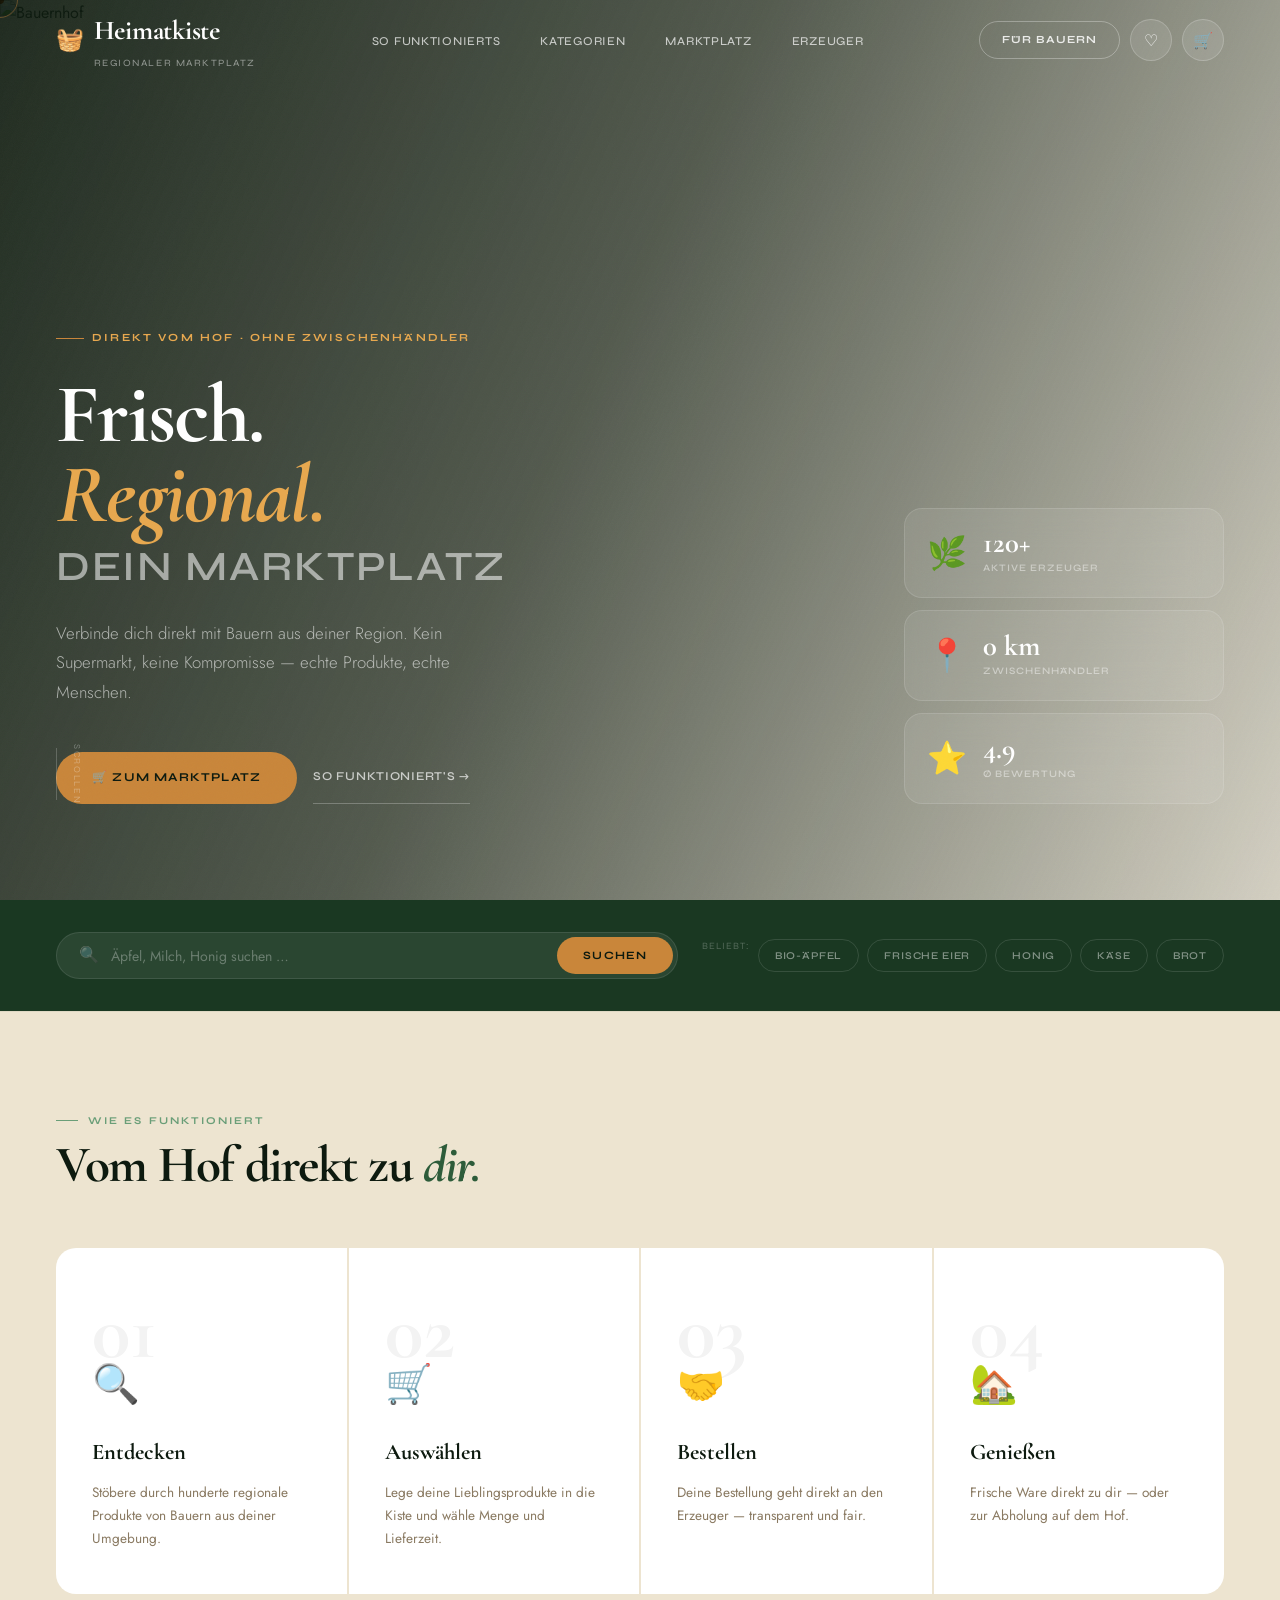
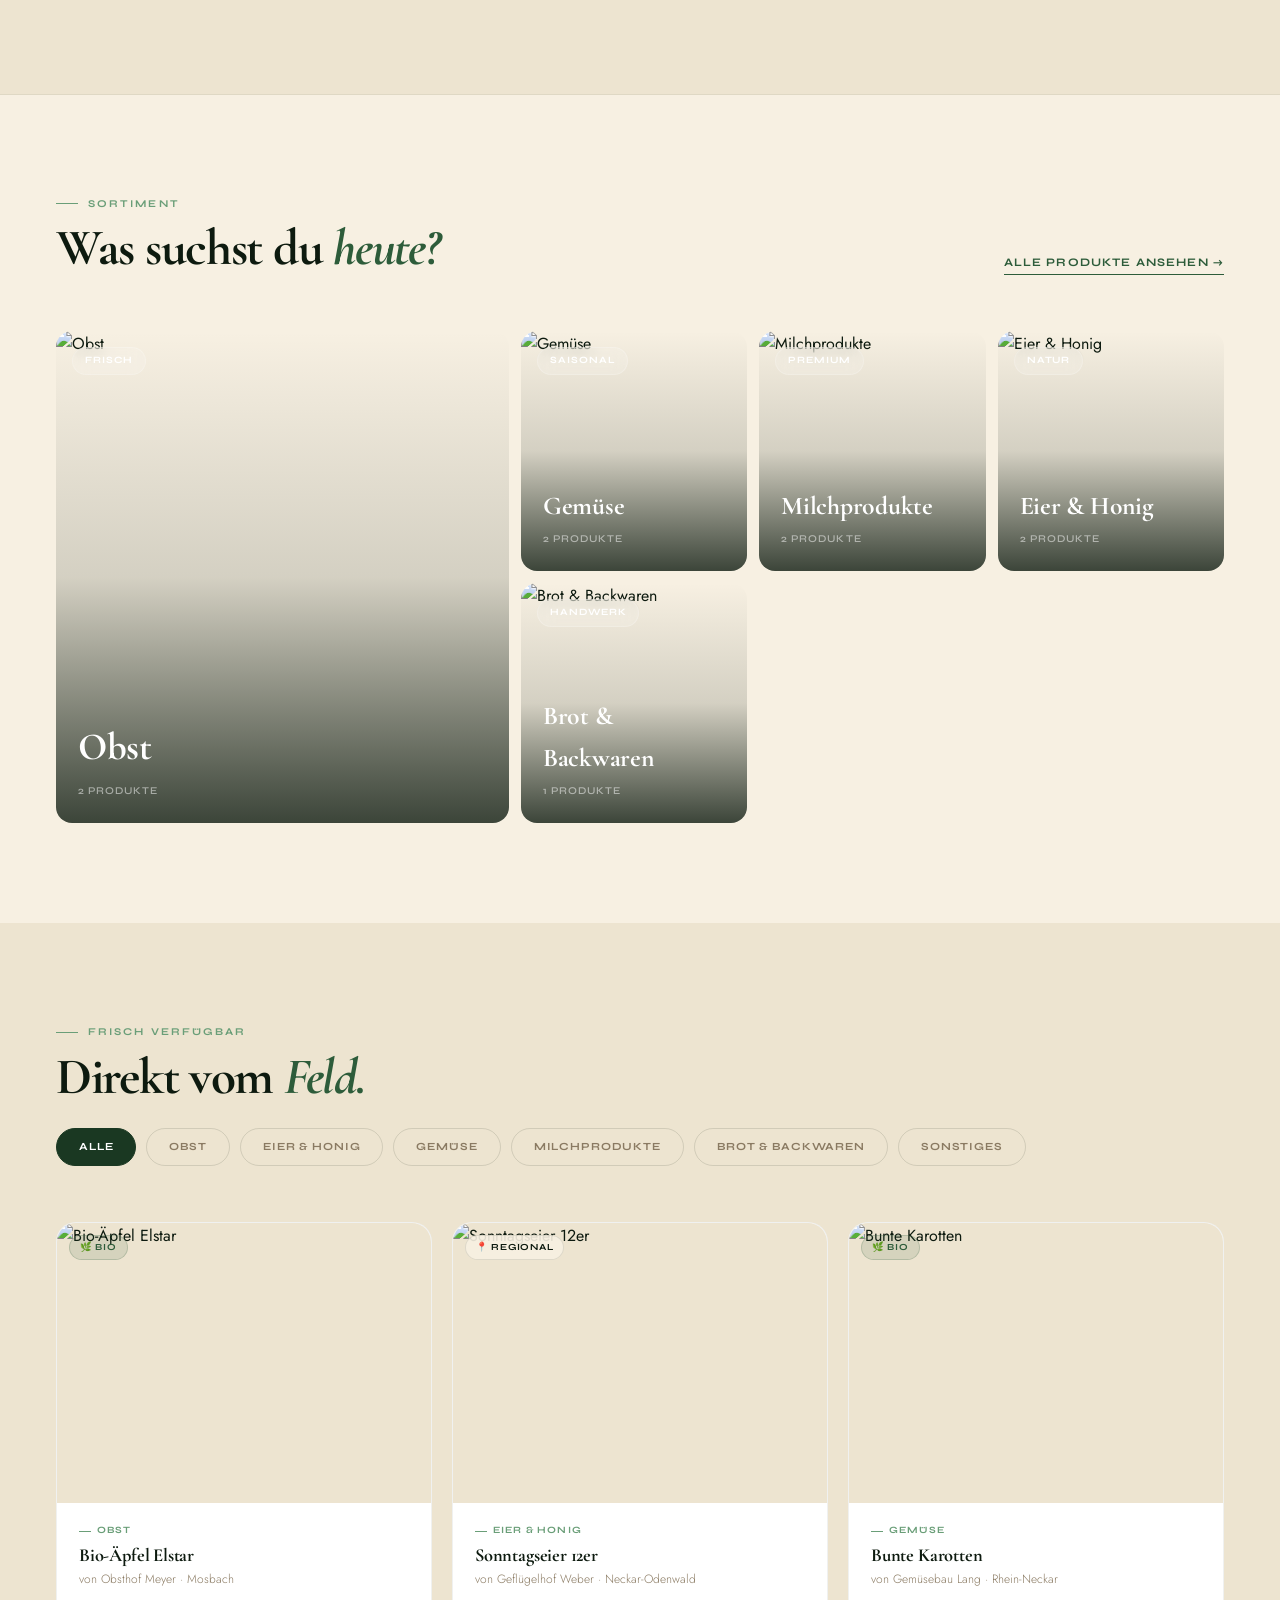
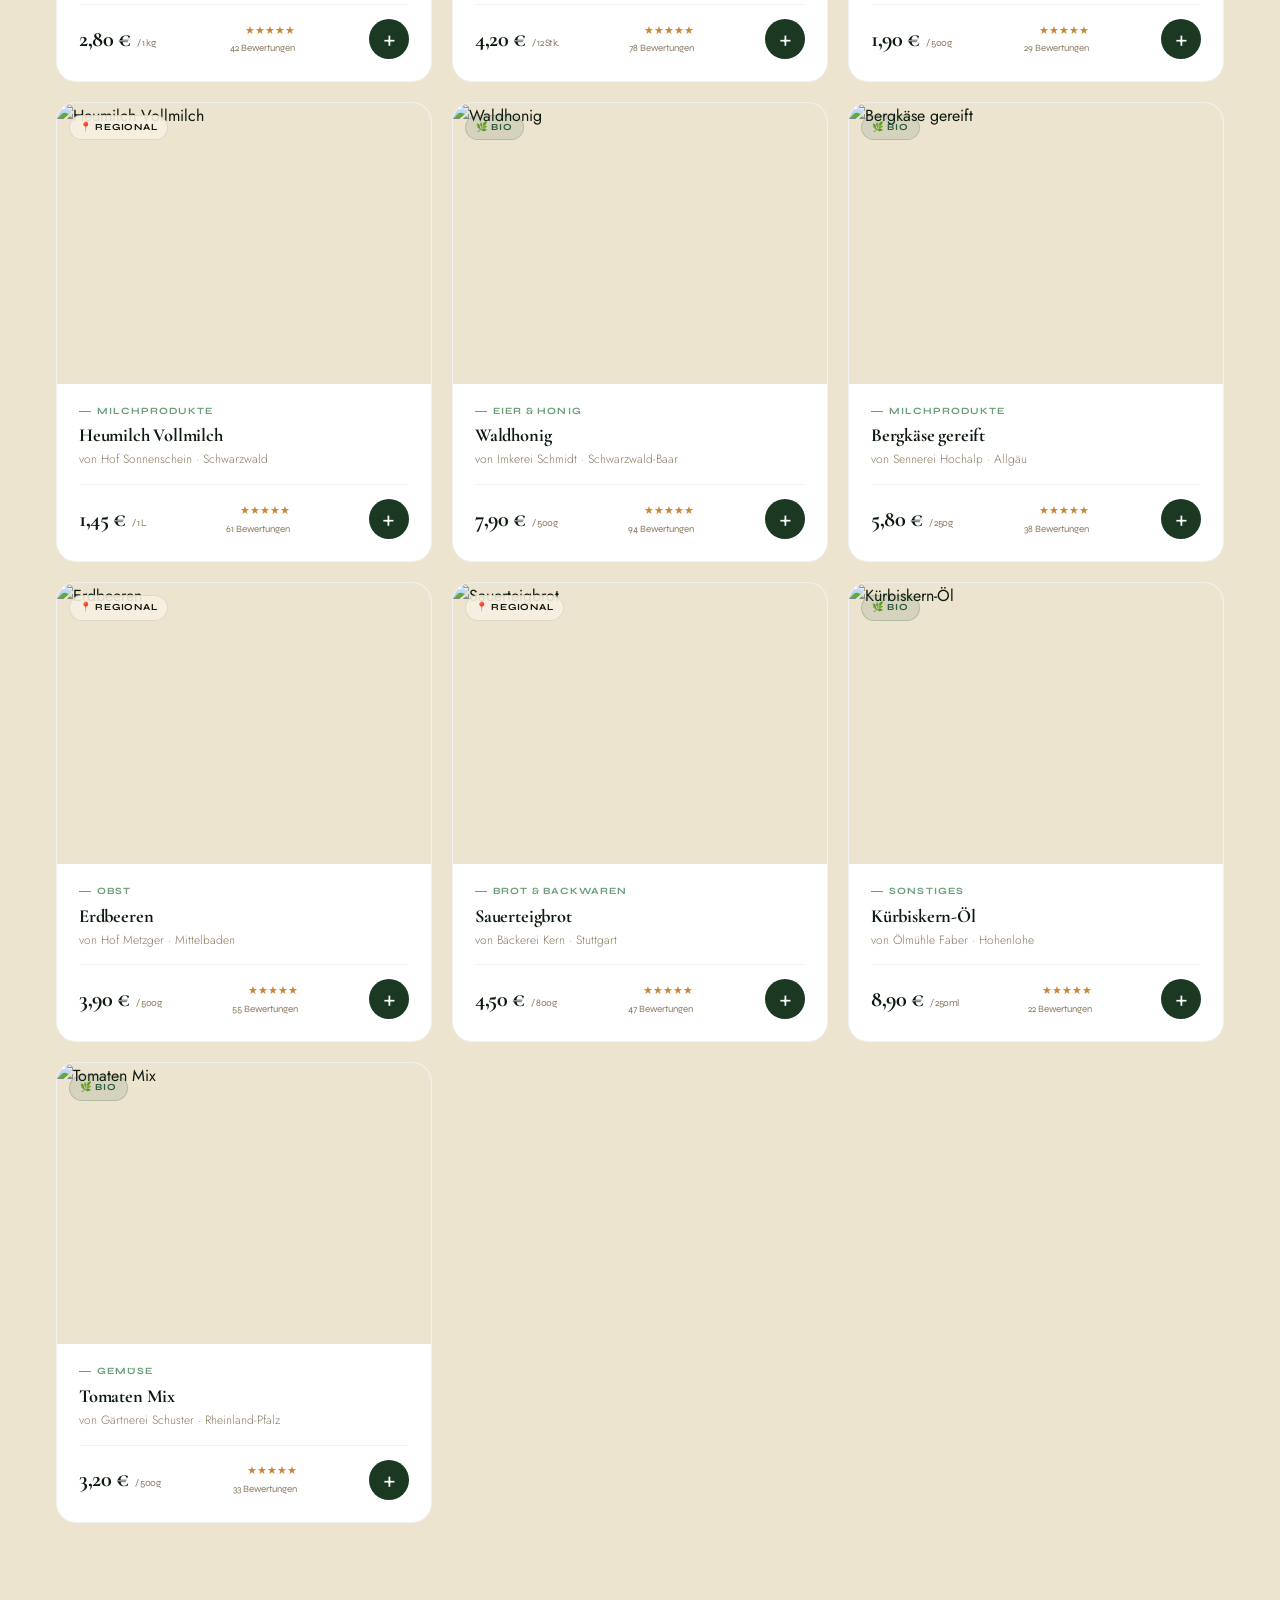
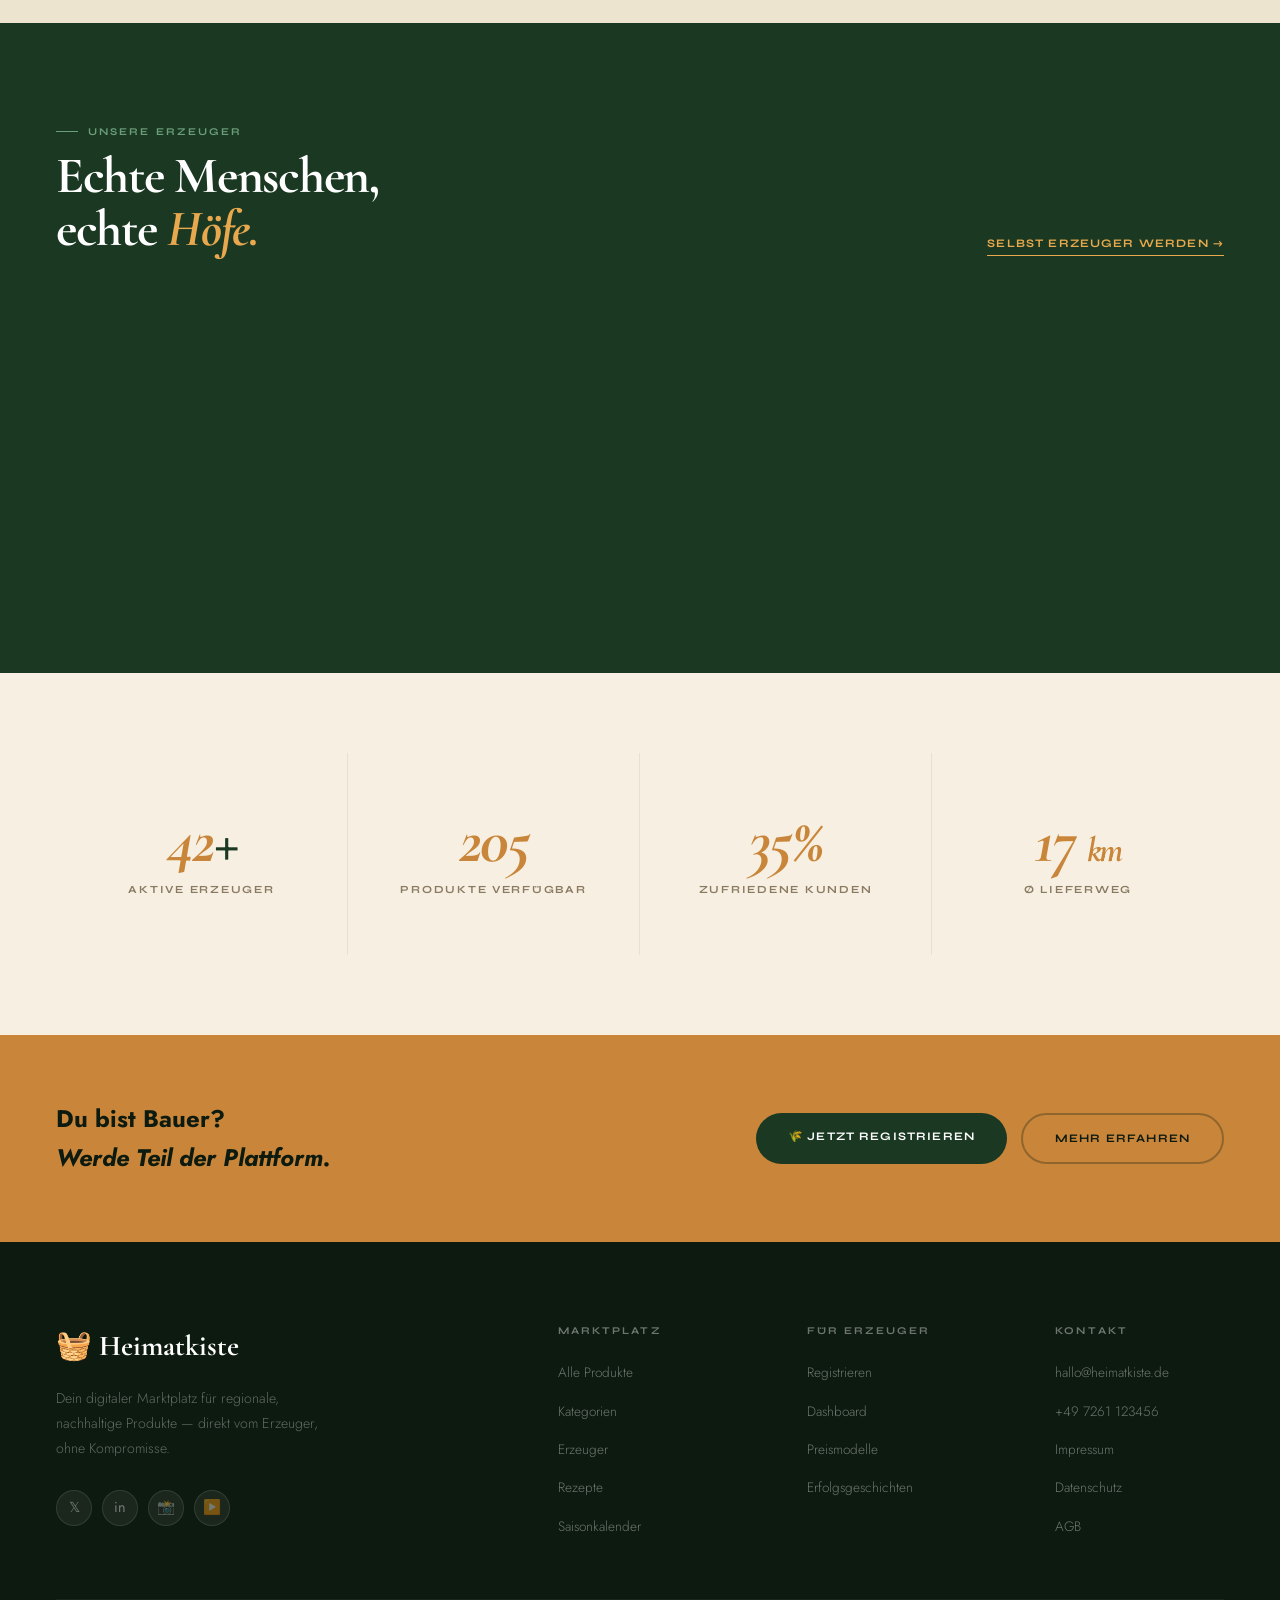
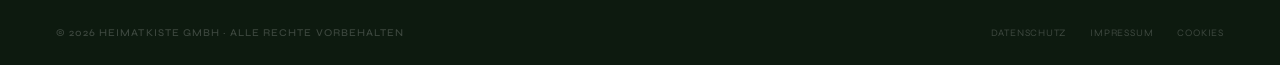
==== commit 1df4be86: "Rename heimatkiste.html to index.html" ====
--- a/index.html
+++ b/index.html
@@ -3,846 +3,826 @@
 <head>
 <meta charset="UTF-8">
 <meta name="viewport" content="width=device-width, initial-scale=1.0">
-<title>Heimatkiste | Regionaler Marktplatz</title>
+<title>Heimatkiste — Dein regionaler Marktplatz</title>
 <link rel="preconnect" href="https://fonts.googleapis.com">
-<link href="https://fonts.googleapis.com/css2?family=Fraunces:ital,opsz,wght@0,9..144,300;0,9..144,700;0,9..144,900;1,9..144,400;1,9..144,700&family=Instrument+Sans:wght@300;400;500;600&display=swap" rel="stylesheet">
+<link href="https://fonts.googleapis.com/css2?family=Cormorant+Garamond:ital,wght@0,400;0,600;0,700;1,400;1,600;1,700&family=Syne:wght@400;500;600;700;800&family=Jost:wght@300;400;500&display=swap" rel="stylesheet">
 <style>
+/* ═══════════════════════════════════════════
+   HEIMATKISTE — PREMIUM MARKTPLATZ
+   Fonts: Cormorant Garamond + Syne + Jost
+   Theme: Forest Editorial
+═══════════════════════════════════════════ */
 :root {
-  --soil:#2c1a0e;--bark:#3d2b1a;--moss:#3a5a2a;--moss2:#4e7a3a;
-  --sage:#7a9e6a;--straw:#f0e4c8;--cream:#faf6ed;--paper:#f5efe0;
-  --wheat:#d4a853;--rust:#b85c38;--chalk:#8a7a66;
-  --serif:'Fraunces',Georgia,serif;--sans:'Instrument Sans',sans-serif;
-  --r:cubic-bezier(0.16,1,0.3,1);
+  --ink:#0d1a0f; --forest:#1a3822; --leaf:#2d5c3a; --moss:#3d6b47;
+  --sage:#6a9e78; --mint:#c4dbc9; --amber:#c9863a; --amber2:#e8a84e;
+  --cream:#f7f0e2; --parch:#ede4d0; --wheat:#d6c5a0; --chalk:#8a7a62;
+  --rust:#b84c2a; --white:#fffdf8;
+  --display:'Cormorant Garamond',Georgia,serif;
+  --ui:'Syne',sans-serif; --body:'Jost',sans-serif;
+  --ease:cubic-bezier(0.16,1,0.3,1);
 }
 *,*::before,*::after{box-sizing:border-box;margin:0;padding:0;}
-html{scroll-behavior:smooth;}
-body{background:var(--cream);color:var(--soil);font-family:var(--sans);font-weight:400;line-height:1.65;overflow-x:hidden;}
-img{display:block;max-width:100%;}a{text-decoration:none;color:inherit;}ul{list-style:none;}button{cursor:pointer;border:none;font-family:inherit;}
-
-/* ══ HEADER ══ */
-header{position:fixed;top:0;left:0;right:0;z-index:200;transition:background .5s,box-shadow .5s;}
-header.scrolled{background:rgba(250,246,237,.96);backdrop-filter:blur(16px);box-shadow:0 1px 0 rgba(44,26,14,.08);}
-.nav-inner{max-width:1340px;margin:0 auto;display:flex;align-items:center;justify-content:space-between;padding:0 48px;height:76px;gap:32px;}
-.logo{font-family:var(--serif);font-size:1.55rem;font-weight:900;color:white;display:flex;align-items:center;gap:8px;letter-spacing:-.02em;transition:color .4s;}
-header.scrolled .logo{color:var(--soil);}
-nav ul{display:flex;gap:36px;}
-nav a{font-size:.82rem;font-weight:500;letter-spacing:.02em;color:rgba(255,255,255,.75);transition:color .3s;position:relative;}
-header.scrolled nav a{color:var(--chalk);}
-nav a::after{content:'';position:absolute;bottom:-3px;left:0;width:0;height:1.5px;background:var(--moss);transition:width .3s var(--r);}
-nav a:hover{color:white;}header.scrolled nav a:hover{color:var(--soil);}nav a:hover::after{width:100%;}
-.nav-right{display:flex;align-items:center;gap:12px;}
-.btn-farmer{font-size:.75rem;font-weight:600;letter-spacing:.05em;text-transform:uppercase;color:rgba(255,255,255,.85);border:1.5px solid rgba(255,255,255,.3);padding:9px 20px;border-radius:100px;transition:all .3s;background:transparent;}
-header.scrolled .btn-farmer{color:var(--moss);border-color:rgba(58,90,42,.35);}
-.btn-farmer:hover{background:white;color:var(--moss);}header.scrolled .btn-farmer:hover{background:var(--moss);color:white;border-color:var(--moss);}
-.icon-btn{width:40px;height:40px;border-radius:50%;background:rgba(255,255,255,.1);border:1.5px solid rgba(255,255,255,.25);display:flex;align-items:center;justify-content:center;font-size:1.1rem;color:white;transition:background .2s,border-color .2s;position:relative;cursor:pointer;}
-header.scrolled .icon-btn{background:transparent;border-color:rgba(44,26,14,.1);color:var(--soil);}
-.icon-btn:hover{background:rgba(255,255,255,.2);}header.scrolled .icon-btn:hover{background:var(--straw);}
-.badge{position:absolute;top:-5px;right:-5px;width:18px;height:18px;border-radius:50%;background:var(--rust);color:white;font-size:.62rem;font-weight:700;display:flex;align-items:center;justify-content:center;opacity:0;transform:scale(0);transition:opacity .2s,transform .2s var(--r);}
-.badge.show{opacity:1;transform:scale(1);}
-
-/* ══ CINEMATIC HERO ══ */
-.hero{position:relative;height:100vh;min-height:700px;overflow:hidden;display:flex;flex-direction:column;justify-content:flex-end;}
-.hero-bg{position:absolute;inset:0;z-index:0;}
-.hero-bg img{width:100%;height:100%;object-fit:cover;transform:scale(1.08);animation:heroZoom 14s ease-out forwards;}
-@keyframes heroZoom{to{transform:scale(1);}}
-.hero-bg::after{content:'';position:absolute;inset:0;background:linear-gradient(to bottom,rgba(20,10,4,.15) 0%,rgba(20,10,4,.05) 30%,rgba(20,10,4,.48) 65%,rgba(20,10,4,.88) 100%);}
-.hero-bg::before{content:'';position:absolute;inset:0;z-index:1;opacity:.035;background-image:url("data:image/svg+xml,%3Csvg xmlns='http://www.w3.org/2000/svg' width='300' height='300'%3E%3Cfilter id='n'%3E%3CfeTurbulence type='fractalNoise' baseFrequency='.75' numOctaves='4' stitchTiles='stitch'/%3E%3C/filter%3E%3Crect width='300' height='300' filter='url(%23n)'/%3E%3C/svg%3E");background-size:180px;pointer-events:none;}
-.hero-content{position:relative;z-index:2;padding:0 80px 78px;max-width:1340px;margin:0 auto;width:100%;}
-.hero-eyebrow{display:inline-flex;align-items:center;gap:8px;font-size:.72rem;font-weight:600;letter-spacing:.14em;text-transform:uppercase;color:var(--wheat);margin-bottom:28px;animation:fadeUp .9s .25s var(--r) both;}
-.hero-dot{width:6px;height:6px;border-radius:50%;background:var(--wheat);animation:pulse 2s infinite;}
-@keyframes pulse{0%,100%{opacity:1}50%{opacity:.3}}
-.hero h1{font-family:var(--serif);font-weight:900;font-size:clamp(4rem,7vw,7.4rem);line-height:.94;letter-spacing:-.04em;color:white;margin-bottom:28px;animation:fadeUp .9s .4s var(--r) both;}
-.hero h1 em{font-style:italic;color:var(--wheat);display:block;}
-.hero-sub{font-size:1.05rem;color:rgba(255,255,255,.68);line-height:1.7;max-width:480px;margin-bottom:44px;animation:fadeUp .9s .55s var(--r) both;font-weight:300;}
-.hero-actions{display:flex;align-items:center;gap:20px;animation:fadeUp .9s .7s var(--r) both;flex-wrap:wrap;}
-.btn-hero-primary{background:var(--wheat);color:var(--soil);font-weight:700;font-size:.88rem;letter-spacing:.03em;padding:16px 36px;border-radius:100px;transition:all .3s var(--r);display:inline-flex;align-items:center;gap:8px;}
-.btn-hero-primary:hover{background:#e8c05e;transform:translateY(-3px);box-shadow:0 16px 40px rgba(212,168,83,.35);}
-.btn-hero-ghost{color:rgba(255,255,255,.8);font-weight:500;font-size:.88rem;display:inline-flex;align-items:center;gap:8px;border-bottom:1px solid rgba(255,255,255,.28);padding-bottom:2px;transition:all .2s;}
-.btn-hero-ghost:hover{color:white;border-color:white;}
-.hero-trust{position:absolute;z-index:2;bottom:0;left:0;right:0;background:rgba(12,5,1,.58);backdrop-filter:blur(14px);border-top:1px solid rgba(255,255,255,.07);animation:fadeUp .9s .85s var(--r) both;}
-.hero-trust-inner{max-width:1340px;margin:0 auto;padding:0 80px;display:flex;align-items:center;height:70px;}
-.trust-item{display:flex;align-items:center;gap:12px;flex:1;justify-content:center;border-right:1px solid rgba(255,255,255,.07);}
-.trust-item:last-child{border-right:none;}
-.trust-icon{font-size:1.4rem;}
-.trust-text strong{display:block;font-size:.82rem;font-weight:600;color:white;line-height:1.2;}
-.trust-text span{font-size:.68rem;color:rgba(255,255,255,.4);}
-.scroll-hint{position:absolute;right:80px;bottom:100px;z-index:2;display:flex;flex-direction:column;align-items:center;gap:8px;animation:fadeUp .9s 1.05s var(--r) both;}
-.scroll-hint span{font-size:.6rem;letter-spacing:.14em;text-transform:uppercase;color:rgba(255,255,255,.35);writing-mode:vertical-rl;}
-.scroll-line{width:1px;height:52px;background:linear-gradient(to bottom,rgba(255,255,255,.3),transparent);animation:scrollPulse 2s ease-in-out infinite;}
-@keyframes scrollPulse{0%,100%{transform:scaleY(1);opacity:.5}50%{transform:scaleY(.5);opacity:1}}
-@keyframes fadeUp{from{opacity:0;transform:translateY(24px)}to{opacity:1;transform:translateY(0)}}
-
-/* ══ SEARCH ══ */
-#search-section{background:var(--soil);padding:28px 48px;}
-.search-inner{max-width:780px;margin:0 auto;}
-.search-wrap{display:flex;align-items:center;background:rgba(240,228,200,.1);border:1.5px solid rgba(240,228,200,.2);border-radius:100px;padding:6px 6px 6px 24px;gap:10px;transition:all .2s;}
-.search-wrap:focus-within{border-color:rgba(240,228,200,.5);background:rgba(240,228,200,.15);}
-.search-wrap input{flex:1;background:none;border:none;outline:none;font-family:var(--sans);font-size:.9rem;color:var(--straw);}
-.search-wrap input::placeholder{color:rgba(240,228,200,.4);}
-.search-icon{font-size:1rem;color:rgba(240,228,200,.45);}
-.search-btn{background:var(--wheat);color:var(--soil);font-weight:600;font-size:.82rem;padding:11px 26px;border-radius:100px;border:none;cursor:pointer;transition:all .2s;}
-.search-btn:hover{background:#e8b85e;}
-.search-tags{display:flex;gap:8px;margin-top:12px;flex-wrap:wrap;align-items:center;}
-.search-tags > span{font-size:.7rem;color:rgba(240,228,200,.38);}
-.search-tag{font-size:.7rem;color:rgba(240,228,200,.5);cursor:pointer;padding:4px 12px;border-radius:100px;border:1px solid rgba(240,228,200,.14);transition:all .2s;}
-.search-tag:hover{color:var(--straw);border-color:rgba(240,228,200,.4);background:rgba(240,228,200,.06);}
-
-/* ══ SHARED ══ */
-section{position:relative;z-index:1;}
-.sec-label{font-size:.68rem;font-weight:600;letter-spacing:.18em;text-transform:uppercase;color:var(--sage);margin-bottom:12px;}
-.sec-title{font-family:var(--serif);font-weight:900;font-size:clamp(2rem,3.5vw,3.2rem);line-height:1.1;letter-spacing:-.025em;color:var(--soil);}
-.reveal{opacity:0;transform:translateY(28px);transition:opacity .8s var(--r),transform .8s var(--r);}
+html{scroll-behavior:smooth;font-size:16px;}
+body{background:var(--cream);color:var(--ink);font-family:var(--body);font-weight:400;line-height:1.65;overflow-x:hidden;}
+img{display:block;max-width:100%;}a{text-decoration:none;color:inherit;}ul{list-style:none;}
+button{cursor:pointer;border:none;font-family:inherit;background:none;}
+
+/* noise grain */
+body::before{content:'';position:fixed;inset:0;z-index:9999;pointer-events:none;
+  opacity:.028;background-image:url("data:image/svg+xml,%3Csvg xmlns='http://www.w3.org/2000/svg' width='200' height='200'%3E%3Cfilter id='n'%3E%3CfeTurbulence type='fractalNoise' baseFrequency='0.9' numOctaves='4' stitchTiles='stitch'/%3E%3C/filter%3E%3Crect width='200' height='200' filter='url(%23n)'/%3E%3C/svg%3E");background-size:150px;}
+
+/* ═══ CUSTOM CURSOR ═══ */
+.cursor{width:8px;height:8px;border-radius:50%;background:var(--amber);position:fixed;pointer-events:none;z-index:10000;transform:translate(-50%,-50%);transition:transform .1s;mix-blend-mode:multiply;}
+.cursor-ring{width:36px;height:36px;border-radius:50%;border:1.5px solid rgba(201,134,58,.4);position:fixed;pointer-events:none;z-index:9999;transform:translate(-50%,-50%);transition:transform .18s var(--ease),width .25s,height .25s,opacity .25s;}
+body:hover .cursor{opacity:1;}
+.cursor.click{transform:translate(-50%,-50%) scale(2);}
+.cursor-ring.hover{width:56px;height:56px;border-color:rgba(201,134,58,.6);}
+
+/* ═══ HEADER ═══ */
+header{position:fixed;top:0;left:0;right:0;z-index:500;transition:all .5s var(--ease);}
+header.solid{background:rgba(247,240,226,.97);backdrop-filter:blur(20px);border-bottom:1px solid rgba(13,26,15,.07);box-shadow:0 2px 32px rgba(13,26,15,.04);}
+.nav{max-width:1400px;margin:0 auto;padding:0 56px;height:80px;display:flex;align-items:center;justify-content:space-between;gap:32px;}
+.logo{font-family:var(--display);font-size:1.7rem;font-weight:700;letter-spacing:-.01em;color:white;transition:color .4s;display:flex;align-items:center;gap:10px;}
+.logo-icon{font-size:1.4rem;}
+header.solid .logo{color:var(--ink);}
+.logo-tagline{font-family:var(--ui);font-size:.6rem;font-weight:500;letter-spacing:.16em;text-transform:uppercase;color:rgba(255,255,255,.45);margin-top:2px;transition:color .4s;}
+header.solid .logo-tagline{color:var(--chalk);}
+nav ul{display:flex;gap:40px;}
+nav a{font-family:var(--ui);font-size:.75rem;font-weight:500;letter-spacing:.06em;text-transform:uppercase;color:rgba(255,255,255,.7);transition:color .3s;position:relative;}
+nav a::after{content:'';position:absolute;bottom:-4px;left:0;width:0;height:1px;background:var(--amber);transition:width .3s var(--ease);}
+nav a:hover{color:white;}header.solid nav a{color:var(--chalk);}header.solid nav a:hover{color:var(--ink);}
+nav a:hover::after{width:100%;}
+.nav-actions{display:flex;align-items:center;gap:10px;}
+.nav-btn-farmer{font-family:var(--ui);font-size:.68rem;font-weight:700;letter-spacing:.1em;text-transform:uppercase;padding:9px 22px;border-radius:100px;border:1.5px solid rgba(255,255,255,.3);color:rgba(255,255,255,.85);transition:all .25s;}
+.nav-btn-farmer:hover{background:var(--amber);border-color:var(--amber);color:white;}
+header.solid .nav-btn-farmer{border-color:rgba(13,26,15,.18);color:var(--leaf);}
+header.solid .nav-btn-farmer:hover{background:var(--leaf);border-color:var(--leaf);color:white;}
+.nav-icon{width:42px;height:42px;border-radius:50%;background:rgba(255,255,255,.1);border:1.5px solid rgba(255,255,255,.2);display:flex;align-items:center;justify-content:center;color:white;font-size:1rem;position:relative;transition:all .2s;}
+.nav-icon:hover{background:rgba(255,255,255,.2);}
+header.solid .nav-icon{background:transparent;border-color:rgba(13,26,15,.12);color:var(--ink);}
+header.solid .nav-icon:hover{background:var(--parch);}
+.nbadge{position:absolute;top:-4px;right:-4px;width:17px;height:17px;border-radius:50%;background:var(--rust);color:white;font-family:var(--ui);font-size:.58rem;font-weight:700;display:flex;align-items:center;justify-content:center;opacity:0;transform:scale(0);transition:all .25s var(--ease);}
+.nbadge.on{opacity:1;transform:scale(1);}
+
+/* ═══ HERO ═══ */
+.hero{position:relative;height:100vh;min-height:680px;overflow:hidden;display:grid;grid-template-columns:1fr 1fr;align-items:end;}
+.hero-media{position:absolute;inset:0;z-index:0;}
+.hero-media img{width:100%;height:100%;object-fit:cover;transform:scale(1.1);animation:hzoom 18s ease-out forwards;}
+@keyframes hzoom{to{transform:scale(1);}}
+.hero-media::after{content:'';position:absolute;inset:0;background:linear-gradient(115deg,rgba(13,26,15,.92) 0%,rgba(13,26,15,.7) 45%,rgba(13,26,15,.15) 100%);}
+.hero-left{position:relative;z-index:2;padding:0 56px 96px;padding-top:120px;}
+.hero-label{font-family:var(--ui);font-size:.68rem;font-weight:700;letter-spacing:.2em;text-transform:uppercase;color:var(--amber2);display:inline-flex;align-items:center;gap:8px;margin-bottom:28px;animation:fadeUp 1s .3s var(--ease) both;}
+.hero-label::before{content:'';width:28px;height:1px;background:var(--amber);display:block;}
+.hero h1{font-family:var(--display);font-size:clamp(3.8rem,6.5vw,7rem);font-weight:700;line-height:.96;letter-spacing:-.02em;color:white;margin-bottom:32px;animation:fadeUp 1s .5s var(--ease) both;}
+.hero h1 .line2{font-style:italic;color:var(--amber2);display:block;}
+.hero h1 .line3{display:block;font-size:.5em;font-style:normal;font-weight:600;letter-spacing:.04em;color:rgba(255,255,255,.55);font-family:var(--ui);margin-top:12px;text-transform:uppercase;}
+.hero-desc{font-size:1.05rem;color:rgba(255,255,255,.6);font-weight:300;line-height:1.75;max-width:440px;margin-bottom:44px;animation:fadeUp 1s .65s var(--ease) both;}
+.hero-cta{display:flex;gap:16px;align-items:center;animation:fadeUp 1s .8s var(--ease) both;flex-wrap:wrap;}
+.cta-primary{background:var(--amber);color:var(--ink);font-family:var(--ui);font-size:.75rem;font-weight:700;letter-spacing:.1em;text-transform:uppercase;padding:16px 36px;border-radius:100px;transition:all .3s var(--ease);display:inline-flex;align-items:center;gap:10px;}
+.cta-primary:hover{background:var(--amber2);transform:translateY(-3px);box-shadow:0 20px 48px rgba(201,134,58,.4);}
+.cta-ghost{color:rgba(255,255,255,.7);font-family:var(--ui);font-size:.75rem;font-weight:600;letter-spacing:.06em;text-transform:uppercase;display:inline-flex;align-items:center;gap:8px;padding:16px 0;border-bottom:1px solid rgba(255,255,255,.25);transition:all .2s;}
+.cta-ghost:hover{color:white;border-color:rgba(255,255,255,.6);}
+.hero-right{position:relative;z-index:2;padding:0 56px 96px;display:flex;align-items:flex-end;justify-content:flex-end;animation:fadeUp 1s .5s var(--ease) both;}
+.hero-card-stack{display:flex;flex-direction:column;gap:12px;max-width:320px;width:100%;}
+.hcard{background:rgba(255,255,255,.08);backdrop-filter:blur(16px);border:1px solid rgba(255,255,255,.12);border-radius:18px;padding:18px 22px;display:flex;align-items:center;gap:16px;animation:slideLeft 1s var(--ease) both;}
+.hcard:nth-child(2){animation-delay:.15s;}.hcard:nth-child(3){animation-delay:.3s;}
+@keyframes slideLeft{from{opacity:0;transform:translateX(40px)}to{opacity:1;transform:translateX(0)}}
+.hcard-icon{font-size:2rem;flex-shrink:0;}
+.hcard-val{font-family:var(--display);font-size:1.8rem;font-weight:700;color:white;line-height:1;}
+.hcard-sub{font-family:var(--ui);font-size:.62rem;font-weight:600;letter-spacing:.1em;text-transform:uppercase;color:rgba(255,255,255,.45);margin-top:2px;}
+
+/* hero scroll hint */
+.hero-scroll{position:absolute;z-index:2;bottom:96px;left:56px;display:flex;align-items:center;gap:12px;animation:fadeUp 1s 1.2s var(--ease) both;}
+.scroll-track{width:1px;height:52px;background:rgba(255,255,255,.2);position:relative;overflow:hidden;}
+.scroll-track::after{content:'';position:absolute;top:-100%;left:0;width:100%;height:50%;background:var(--amber);animation:scrollTrack 2s ease-in-out infinite;}
+@keyframes scrollTrack{0%{top:-100%}100%{top:200%}}
+.scroll-label{font-family:var(--ui);font-size:.58rem;letter-spacing:.18em;text-transform:uppercase;color:rgba(255,255,255,.3);writing-mode:vertical-rl;}
+
+@keyframes fadeUp{from{opacity:0;transform:translateY(28px)}to{opacity:1;transform:translateY(0)}}
+
+/* ═══ SEARCH BAR ═══ */
+.search-band{background:var(--forest);padding:0 56px;}
+.search-band-inner{max-width:1400px;margin:0 auto;padding:32px 0;display:flex;align-items:center;gap:24px;flex-wrap:wrap;}
+.search-box{flex:1;min-width:280px;display:flex;align-items:center;background:rgba(255,255,255,.07);border:1px solid rgba(255,255,255,.1);border-radius:100px;padding:4px 4px 4px 22px;gap:12px;transition:all .2s;}
+.search-box:focus-within{background:rgba(255,255,255,.12);border-color:rgba(201,134,58,.5);}
+.search-box input{flex:1;background:none;border:none;outline:none;font-family:var(--body);font-size:.88rem;color:white;}
+.search-box input::placeholder{color:rgba(255,255,255,.3);}
+.search-box span{font-size:1rem;color:rgba(255,255,255,.35);}
+.search-go{background:var(--amber);color:var(--ink);font-family:var(--ui);font-size:.7rem;font-weight:700;letter-spacing:.1em;text-transform:uppercase;padding:12px 26px;border-radius:100px;transition:all .2s;}
+.search-go:hover{background:var(--amber2);}
+.search-filters{display:flex;gap:8px;flex-wrap:wrap;}
+.sf{font-family:var(--ui);font-size:.65rem;font-weight:600;letter-spacing:.08em;text-transform:uppercase;padding:7px 16px;border-radius:100px;border:1px solid rgba(255,255,255,.12);color:rgba(255,255,255,.45);cursor:pointer;transition:all .2s;}
+.sf:hover{border-color:var(--amber);color:var(--amber);}
+
+/* ═══ SECTION COMMON ═══ */
+.section{padding:100px 56px;}
+.section-inner{max-width:1400px;margin:0 auto;}
+.sec-hed{display:flex;justify-content:space-between;align-items:flex-end;margin-bottom:56px;flex-wrap:wrap;gap:24px;}
+.sec-left .sec-eyebrow{font-family:var(--ui);font-size:.65rem;font-weight:700;letter-spacing:.2em;text-transform:uppercase;color:var(--sage);margin-bottom:10px;display:flex;align-items:center;gap:10px;}
+.sec-left .sec-eyebrow::before{content:'';width:22px;height:1px;background:var(--sage);}
+.sec-left h2{font-family:var(--display);font-size:clamp(2.2rem,4vw,3.6rem);font-weight:700;line-height:1.04;letter-spacing:-.025em;color:var(--ink);}
+.sec-left h2 em{font-style:italic;color:var(--leaf);}
+.sec-link{font-family:var(--ui);font-size:.72rem;font-weight:700;letter-spacing:.1em;text-transform:uppercase;color:var(--leaf);display:inline-flex;align-items:center;gap:8px;border-bottom:1px solid currentColor;padding-bottom:2px;transition:gap .2s;}
+.sec-link:hover{gap:14px;}
+
+/* ═══ HOW IT WORKS ═══ */
+#how{background:var(--parch);border-top:1px solid rgba(13,26,15,.06);border-bottom:1px solid rgba(13,26,15,.06);}
+.steps{display:grid;grid-template-columns:repeat(4,1fr);gap:2px;margin-top:56px;}
+.step{background:white;padding:44px 36px;position:relative;overflow:hidden;transition:all .3s var(--ease);}
+.step:hover{background:var(--forest);transform:translateY(-4px);box-shadow:0 24px 56px rgba(13,26,15,.18);}
+.step:first-child{border-radius:20px 0 0 20px;}
+.step:last-child{border-radius:0 20px 20px 0;}
+.step-num{font-family:var(--display);font-size:5rem;font-weight:700;color:rgba(13,26,15,.05);line-height:1;margin-bottom:-20px;transition:color .3s;}
+.step:hover .step-num{color:rgba(255,255,255,.08);}
+.step-icon{font-size:2.4rem;margin-bottom:18px;}
+.step h3{font-family:var(--display);font-size:1.4rem;font-weight:700;color:var(--ink);margin-bottom:10px;transition:color .3s;}
+.step:hover h3{color:white;}
+.step p{font-size:.85rem;color:var(--chalk);line-height:1.7;transition:color .3s;}
+.step:hover p{color:rgba(255,255,255,.6);}
+.step-arrow{position:absolute;top:44px;right:36px;font-size:1.2rem;color:var(--mint);opacity:0;transform:translate(-8px,8px);transition:all .3s;}
+.step:hover .step-arrow{opacity:1;transform:translate(0,0);}
+
+/* ═══ CATEGORIES ═══ */
+#kategorien{background:var(--cream);}
+.cat-grid{display:grid;grid-template-columns:2fr 1fr 1fr 1fr;grid-template-rows:240px 240px;gap:12px;}
+.cat-item{border-radius:16px;overflow:hidden;position:relative;cursor:pointer;}
+.cat-item:first-child{grid-row:1/3;}
+.cat-img{width:100%;height:100%;object-fit:cover;transition:transform .7s var(--ease);}
+.cat-item:hover .cat-img{transform:scale(1.06);}
+.cat-over{position:absolute;inset:0;background:linear-gradient(to top,rgba(13,26,15,.8) 0%,rgba(13,26,15,.15) 50%,transparent 100%);transition:opacity .3s;}
+.cat-item:hover .cat-over{opacity:.9;}
+.cat-body{position:absolute;bottom:0;left:0;right:0;padding:24px 22px;}
+.cat-body h3{font-family:var(--display);font-size:1.6rem;font-weight:700;color:white;letter-spacing:-.01em;margin-bottom:3px;}
+.cat-item:first-child .cat-body h3{font-size:2.4rem;}
+.cat-count{font-family:var(--ui);font-size:.65rem;font-weight:600;letter-spacing:.1em;text-transform:uppercase;color:rgba(255,255,255,.5);transition:color .3s;}
+.cat-item:hover .cat-count{color:var(--amber2);}
+.cat-tag{position:absolute;top:16px;left:16px;font-family:var(--ui);font-size:.6rem;font-weight:700;letter-spacing:.1em;text-transform:uppercase;background:rgba(255,255,255,.15);backdrop-filter:blur(8px);color:white;padding:5px 12px;border-radius:100px;border:1px solid rgba(255,255,255,.2);}
+.cat-arrow{position:absolute;top:16px;right:16px;width:36px;height:36px;border-radius:50%;background:rgba(255,255,255,.15);backdrop-filter:blur(8px);border:1px solid rgba(255,255,255,.2);display:flex;align-items:center;justify-content:center;font-size:.9rem;color:white;opacity:0;transform:translateY(-6px);transition:all .3s var(--ease);}
+.cat-item:hover .cat-arrow{opacity:1;transform:translateY(0);}
+
+/* ═══ PRODUCTS ═══ */
+#produkte{background:var(--parch);}
+.filter-bar{display:flex;align-items:center;gap:10px;flex-wrap:wrap;}
+.ftab{font-family:var(--ui);font-size:.68rem;font-weight:700;letter-spacing:.08em;text-transform:uppercase;padding:9px 22px;border-radius:100px;border:1.5px solid rgba(13,26,15,.12);color:var(--chalk);cursor:pointer;transition:all .2s;}
+.ftab:hover{border-color:var(--leaf);color:var(--leaf);}
+.ftab.on{background:var(--forest);color:white;border-color:var(--forest);}
+.prod-grid{display:grid;grid-template-columns:repeat(auto-fill,minmax(280px,1fr));gap:20px;margin-top:48px;}
+.prod-card{background:white;border-radius:20px;overflow:hidden;border:1px solid rgba(13,26,15,.06);cursor:pointer;transition:all .4s var(--ease);position:relative;}
+.prod-card:hover{transform:translateY(-8px);box-shadow:0 28px 60px rgba(13,26,15,.12);}
+.prod-card-img{position:relative;aspect-ratio:4/3;overflow:hidden;background:var(--parch);}
+.prod-card-img img{width:100%;height:100%;object-fit:cover;transition:transform .7s var(--ease);}
+.prod-card:hover .prod-card-img img{transform:scale(1.07);}
+.prod-badge-group{position:absolute;top:12px;left:12px;display:flex;gap:6px;flex-wrap:wrap;}
+.pbadge{font-family:var(--ui);font-size:.58rem;font-weight:700;letter-spacing:.08em;text-transform:uppercase;padding:4px 10px;border-radius:100px;}
+.pbadge.bio{background:rgba(45,92,58,.12);color:var(--leaf);border:1px solid rgba(45,92,58,.2);}
+.pbadge.reg{background:rgba(247,240,226,.9);color:var(--ink);border:1px solid rgba(13,26,15,.1);}
+.pbadge.new{background:var(--amber);color:var(--ink);}
+.prod-fav{position:absolute;top:12px;right:12px;width:34px;height:34px;border-radius:50%;background:white;display:flex;align-items:center;justify-content:center;font-size:1rem;color:var(--chalk);box-shadow:0 2px 10px rgba(13,26,15,.1);opacity:0;transition:all .2s;cursor:pointer;}
+.prod-card:hover .prod-fav{opacity:1;}
+.prod-fav.liked,.prod-fav:hover{color:var(--rust);}
+.prod-body{padding:20px 22px 22px;}
+.prod-cat{font-family:var(--ui);font-size:.6rem;font-weight:700;letter-spacing:.12em;text-transform:uppercase;color:var(--sage);margin-bottom:5px;display:flex;align-items:center;gap:6px;}
+.prod-cat::before{content:'';width:12px;height:1px;background:var(--sage);}
+.prod-name{font-family:var(--display);font-size:1.15rem;font-weight:700;letter-spacing:-.01em;color:var(--ink);margin-bottom:4px;line-height:1.2;}
+.prod-farm{font-size:.75rem;color:var(--chalk);margin-bottom:14px;font-weight:300;}
+.prod-meta{display:flex;align-items:center;justify-content:space-between;padding-top:14px;border-top:1px solid rgba(13,26,15,.06);}
+.prod-price{font-family:var(--display);font-size:1.4rem;font-weight:700;letter-spacing:-.02em;color:var(--ink);}
+.prod-unit{font-family:var(--ui);font-size:.62rem;color:var(--chalk);font-weight:400;margin-left:2px;}
+.prod-stars{font-size:.7rem;color:var(--amber);margin-bottom:2px;}
+.prod-rating-row{text-align:right;}
+.prod-rev{font-family:var(--ui);font-size:.6rem;color:var(--chalk);}
+.add-to-cart{width:40px;height:40px;border-radius:50%;background:var(--forest);color:white;display:flex;align-items:center;justify-content:center;font-size:1.3rem;transition:all .25s var(--ease);}
+.add-to-cart:hover{background:var(--leaf);transform:scale(1.12);}
+.add-to-cart:active{transform:scale(.95);}
+.prod-empty{grid-column:1/-1;text-align:center;padding:80px;color:var(--chalk);}
+.prod-empty span{font-size:3.5rem;display:block;margin-bottom:20px;}
+.prod-empty p{font-family:var(--ui);font-size:.85rem;letter-spacing:.05em;text-transform:uppercase;}
+.reveal{opacity:0;transform:translateY(30px);transition:opacity .8s var(--ease),transform .8s var(--ease);}
 .reveal.vis{opacity:1;transform:translateY(0);}
-.d1{transition-delay:.1s!important}.d2{transition-delay:.2s!important}.d3{transition-delay:.3s!important}.d4{transition-delay:.4s!important}
-
-/* ══ HOW IT WORKS ══ */
-#how{background:var(--paper);padding:100px 48px;border-top:1px solid rgba(44,26,14,.06);}
-.how-inner{max-width:1280px;margin:0 auto;}
-.how-head{text-align:center;margin-bottom:64px;}
-.how-head p{color:var(--chalk);margin-top:12px;font-size:.95rem;}
-.how-steps{display:grid;grid-template-columns:repeat(3,1fr);gap:40px;position:relative;}
-.how-steps::before{content:'';position:absolute;top:48px;left:calc(16.67% + 20px);right:calc(16.67% + 20px);height:1.5px;background:linear-gradient(90deg,var(--moss),var(--sage),var(--moss));opacity:.18;z-index:0;}
-.how-step{position:relative;z-index:1;text-align:center;}
-.how-step-num{width:96px;height:96px;border-radius:50%;margin:0 auto 24px;display:flex;align-items:center;justify-content:center;font-size:2.2rem;position:relative;}
-.how-step-num::before{content:'';position:absolute;inset:-6px;border-radius:50%;border:1.5px dashed rgba(58,90,42,.22);animation:spin 24s linear infinite;}
-@keyframes spin{to{transform:rotate(360deg)}}
-.step-bg-1{background:rgba(58,90,42,.08);}
-.step-bg-2{background:rgba(212,168,83,.12);}
-.step-bg-3{background:rgba(184,92,56,.08);}
-.how-step-label{font-size:.62rem;font-weight:700;letter-spacing:.14em;text-transform:uppercase;color:var(--sage);margin-bottom:8px;}
-.how-step h3{font-family:var(--serif);font-weight:700;font-size:1.3rem;letter-spacing:-.015em;color:var(--soil);margin-bottom:10px;}
-.how-step p{font-size:.85rem;color:var(--chalk);line-height:1.7;}
-
-/* ══ CATEGORIES ══ */
-#categories{background:var(--paper);padding:100px 48px;border-top:1px solid rgba(44,26,14,.06);}
-.cats-wrap{max-width:1280px;margin:0 auto;}
-.cats-head{display:flex;justify-content:space-between;align-items:flex-end;margin-bottom:52px;flex-wrap:wrap;gap:16px;}
-.cats-head p{font-size:.88rem;color:var(--chalk);max-width:300px;}
-.cats-grid{display:grid;grid-template-columns:repeat(5,1fr);gap:14px;}
-.cat-card{border-radius:18px;overflow:hidden;position:relative;aspect-ratio:3/4;cursor:pointer;transition:transform .4s var(--r),box-shadow .4s;background:var(--straw);}
-.cat-card:hover{transform:translateY(-6px);box-shadow:0 24px 48px rgba(44,26,14,.15);}
-.cat-img{width:100%;height:100%;object-fit:cover;transition:transform .6s var(--r);}
-.cat-card:hover .cat-img{transform:scale(1.06);}
-.cat-overlay{position:absolute;inset:0;background:linear-gradient(0deg,rgba(44,26,14,.72) 0%,rgba(44,26,14,.1) 60%,transparent 100%);}
-.cat-body{position:absolute;bottom:0;left:0;right:0;padding:22px 18px;}
-.cat-body h3{font-family:var(--serif);font-weight:700;font-size:1.15rem;color:white;margin-bottom:3px;}
-.cat-count{font-size:.68rem;font-weight:500;color:rgba(255,255,255,.65);}
-.cat-arrow{position:absolute;top:14px;right:14px;width:30px;height:30px;border-radius:50%;background:rgba(255,255,255,.15);backdrop-filter:blur(4px);border:1px solid rgba(255,255,255,.25);display:flex;align-items:center;justify-content:center;font-size:.8rem;color:white;opacity:0;transform:translate(4px,-4px);transition:opacity .3s,transform .3s;}
-.cat-card:hover .cat-arrow{opacity:1;transform:translate(0,0);}
-.cat-all{background:var(--moss);display:flex;align-items:center;justify-content:center;flex-direction:column;gap:10px;color:white;aspect-ratio:3/4;border-radius:18px;cursor:pointer;transition:all .3s;}
-.cat-all:hover{background:var(--moss2);transform:translateY(-6px);box-shadow:0 24px 48px rgba(58,90,42,.25);}
-.cat-all-icon{font-size:2rem;}
-.cat-all h3{font-family:var(--serif);font-size:1.15rem;font-weight:700;}
-.cat-all span{font-size:.68rem;opacity:.7;letter-spacing:.06em;}
-
-/* ══ SEASON ══ */
-#season{background:var(--moss);padding:72px 48px;overflow:hidden;position:relative;}
-#season::before{content:'';position:absolute;inset:0;background:url("data:image/svg+xml,%3Csvg xmlns='http://www.w3.org/2000/svg' width='60' height='60'%3E%3Ccircle cx='30' cy='30' r='1.5' fill='rgba(255,255,255,.06)'/%3E%3C/svg%3E");background-size:60px;}
-.season-inner{max-width:1280px;margin:0 auto;}
-.season-head{display:flex;justify-content:space-between;align-items:flex-end;margin-bottom:28px;flex-wrap:wrap;gap:16px;}
-.season-head .sec-label{color:rgba(240,228,200,.6);}
-.season-head .sec-title{color:var(--straw);}
-.season-month-tabs{display:flex;gap:6px;overflow-x:auto;padding-bottom:4px;scrollbar-width:none;}
-.season-month-tabs::-webkit-scrollbar{display:none;}
-.month-tab{flex-shrink:0;font-size:.7rem;font-weight:600;letter-spacing:.04em;padding:7px 14px;border-radius:100px;border:1.5px solid rgba(240,228,200,.2);background:transparent;color:rgba(240,228,200,.55);cursor:pointer;transition:all .2s;}
-.month-tab.active{background:var(--straw);color:var(--moss);border-color:var(--straw);}
-.month-tab:hover:not(.active){border-color:rgba(240,228,200,.5);color:var(--straw);}
-.season-grid{display:flex;gap:12px;flex-wrap:wrap;margin-top:16px;min-height:72px;}
-.season-item{background:rgba(240,228,200,.12);border:1px solid rgba(240,228,200,.2);border-radius:100px;padding:10px 20px;display:flex;align-items:center;gap:10px;animation:fadeUp .5s var(--r) both;}
-.season-item-emoji{font-size:1.3rem;}
-.season-item-name{font-size:.82rem;font-weight:500;color:var(--straw);}
-.season-item-peak{font-size:.62rem;color:rgba(240,228,200,.5);display:block;}
-
-/* ══ PRODUCTS ══ */
-#produkte{padding:100px 48px;background:var(--cream);}
-.prods-wrap{max-width:1280px;margin:0 auto;}
-.prods-head{display:flex;justify-content:space-between;align-items:flex-end;margin-bottom:48px;flex-wrap:wrap;gap:20px;}
-.filter-tabs{display:flex;gap:8px;flex-wrap:wrap;}
-.filter-tab{font-size:.78rem;font-weight:500;padding:8px 20px;border-radius:100px;border:1.5px solid rgba(44,26,14,.15);background:transparent;color:var(--chalk);cursor:pointer;transition:all .2s;}
-.filter-tab:hover{border-color:var(--moss);color:var(--moss);}
-.filter-tab.active{background:var(--moss);color:white;border-color:var(--moss);}
-.products-grid{display:grid;grid-template-columns:repeat(auto-fill,minmax(260px,1fr));gap:24px;}
-.prod-card{background:white;border-radius:20px;overflow:hidden;border:1px solid rgba(44,26,14,.06);transition:transform .35s var(--r),box-shadow .35s;position:relative;cursor:pointer;}
-.prod-card:hover{transform:translateY(-6px);box-shadow:0 20px 48px rgba(44,26,14,.1);}
-.prod-img-wrap{position:relative;aspect-ratio:4/3;overflow:hidden;background:var(--paper);}
-.prod-img{width:100%;height:100%;object-fit:cover;transition:transform .6s var(--r);}
-.prod-card:hover .prod-img{transform:scale(1.05);}
-.prod-badge{position:absolute;top:12px;left:12px;font-size:.6rem;font-weight:700;letter-spacing:.08em;text-transform:uppercase;padding:4px 10px;border-radius:100px;background:var(--straw);color:var(--soil);border:1px solid rgba(44,26,14,.12);}
-.prod-badge.bio{background:rgba(58,90,42,.12);color:var(--moss);border-color:rgba(58,90,42,.2);}
-.prod-fav{position:absolute;top:12px;right:12px;width:32px;height:32px;border-radius:50%;background:white;border:none;display:flex;align-items:center;justify-content:center;font-size:.95rem;color:var(--chalk);box-shadow:0 2px 8px rgba(44,26,14,.1);opacity:0;transition:opacity .2s,color .2s;cursor:pointer;}
-.prod-card:hover .prod-fav{opacity:1;}
-.prod-fav.active,.prod-fav:hover{color:var(--rust);}
-.prod-body{padding:18px 20px 20px;}
-.prod-meta{font-size:.65rem;color:var(--sage);font-weight:500;letter-spacing:.06em;text-transform:uppercase;margin-bottom:5px;display:flex;align-items:center;gap:6px;}
-.prod-meta::before{content:'';width:14px;height:1px;background:var(--sage);display:inline-block;}
-.prod-name{font-family:var(--serif);font-weight:700;font-size:1.05rem;color:var(--soil);letter-spacing:-.01em;margin-bottom:4px;line-height:1.25;}
-.prod-farm{font-size:.72rem;color:var(--chalk);margin-bottom:14px;}
-.prod-footer{display:flex;align-items:center;justify-content:space-between;padding-top:14px;border-top:1px solid rgba(44,26,14,.07);}
-.prod-price{font-family:var(--serif);font-weight:700;font-size:1.3rem;color:var(--soil);letter-spacing:-.02em;}
-.prod-unit{font-size:.7rem;color:var(--chalk);font-weight:400;}
-.add-btn{width:36px;height:36px;border-radius:50%;background:var(--moss);color:white;border:none;font-size:1.2rem;display:flex;align-items:center;justify-content:center;transition:all .2s var(--r);}
-.add-btn:hover{background:var(--moss2);transform:scale(1.1);}
-.add-btn:active{transform:scale(.95);}
-.empty-state{grid-column:1/-1;text-align:center;padding:80px 20px;color:var(--chalk);font-size:.9rem;}
-.empty-state span{font-size:3rem;display:block;margin-bottom:16px;}
-
-/* ══ FARMERS GRID ══ */
-#bauern{background:var(--straw);padding:100px 48px;border-top:1px solid rgba(44,26,14,.06);}
-.farmers-inner{max-width:1280px;margin:0 auto;}
-.farmers-head{text-align:center;margin-bottom:56px;}
-.farmers-head p{color:var(--chalk);margin-top:12px;font-size:.95rem;max-width:480px;margin-left:auto;margin-right:auto;}
-.farmers-grid{display:grid;grid-template-columns:repeat(3,1fr);gap:28px;}
-.farmer-card{background:white;border-radius:24px;overflow:hidden;border:1px solid rgba(44,26,14,.06);transition:transform .38s var(--r),box-shadow .38s;cursor:pointer;}
-.farmer-card:hover{transform:translateY(-8px);box-shadow:0 30px 70px rgba(44,26,14,.15);}
-.farmer-card:hover .farmer-btn{background:var(--moss);color:white;border-color:var(--moss);}
-.farmer-banner{height:160px;overflow:hidden;position:relative;background:var(--paper);}
-.farmer-banner img{width:100%;height:100%;object-fit:cover;transition:transform .7s var(--r);}
-.farmer-card:hover .farmer-banner img{transform:scale(1.08);}
-.farmer-banner-overlay{position:absolute;inset:0;background:linear-gradient(to bottom,transparent 40%,rgba(44,26,14,.38));}
-.farmer-avatar{width:72px;height:72px;border-radius:50%;border:3px solid white;position:absolute;bottom:-36px;left:24px;overflow:hidden;background:var(--straw);box-shadow:0 4px 16px rgba(44,26,14,.14);}
-.farmer-avatar img{width:100%;height:100%;object-fit:cover;}
-.farmer-body{padding:48px 24px 24px;}
-.farmer-name{font-family:var(--serif);font-weight:700;font-size:1.2rem;letter-spacing:-.01em;color:var(--soil);margin-bottom:3px;}
-.farmer-location{font-size:.72rem;color:var(--chalk);margin-bottom:10px;display:flex;align-items:center;gap:4px;}
-.farmer-bio{font-size:.82rem;color:var(--chalk);line-height:1.75;margin-bottom:16px;display:-webkit-box;-webkit-line-clamp:3;-webkit-box-orient:vertical;overflow:hidden;}
-.farmer-tags{display:flex;gap:6px;flex-wrap:wrap;margin-bottom:16px;}
-.farmer-tag{font-size:.62rem;font-weight:600;letter-spacing:.06em;padding:4px 10px;border-radius:100px;background:rgba(58,90,42,.07);color:var(--moss);border:1px solid rgba(58,90,42,.15);}
-.farmer-footer{display:flex;align-items:center;justify-content:space-between;padding-top:14px;border-top:1px solid rgba(44,26,14,.06);}
-.farmer-prod-count{font-size:.72rem;color:var(--chalk);}
-.farmer-btn{font-size:.72rem;font-weight:600;color:var(--moss);border:1.5px solid rgba(58,90,42,.3);padding:8px 18px;border-radius:100px;transition:all .25s;cursor:pointer;background:transparent;}
-
-/* ══ HOF PROFILE OVERLAY ══ */
-.hof-overlay{position:fixed;inset:0;z-index:500;background:rgba(15,6,2,.65);backdrop-filter:blur(8px);opacity:0;pointer-events:none;transition:opacity .4s;}
-.hof-overlay.show{opacity:1;pointer-events:all;}
-.hof-panel{position:fixed;top:0;right:0;bottom:0;z-index:501;width:780px;max-width:100vw;background:var(--cream);display:flex;flex-direction:column;transform:translateX(100%);transition:transform .48s var(--r);box-shadow:-20px 0 80px rgba(15,6,2,.22);overflow:hidden;}
-.hof-panel.open{transform:translateX(0);}
-
-/* Hero image in panel */
-.hof-hero{position:relative;height:320px;flex-shrink:0;overflow:hidden;}
-.hof-hero img{width:100%;height:100%;object-fit:cover;}
-.hof-hero-overlay{position:absolute;inset:0;background:linear-gradient(to bottom,rgba(15,6,2,.08) 0%,rgba(15,6,2,.65) 100%);}
-.hof-close{position:absolute;top:18px;right:18px;z-index:2;width:42px;height:42px;border-radius:50%;background:rgba(255,255,255,.14);backdrop-filter:blur(8px);border:1px solid rgba(255,255,255,.28);display:flex;align-items:center;justify-content:center;font-size:1rem;color:white;cursor:pointer;transition:all .2s;}
-.hof-close:hover{background:rgba(255,255,255,.28);}
-.hof-identity{position:absolute;bottom:0;left:0;right:0;padding:0 32px;display:flex;align-items:flex-end;gap:18px;}
-.hof-avatar-lg{width:88px;height:88px;border-radius:50%;border:4px solid var(--cream);overflow:hidden;flex-shrink:0;transform:translateY(28px);box-shadow:0 8px 24px rgba(15,6,2,.22);}
-.hof-avatar-lg img{width:100%;height:100%;object-fit:cover;}
-.hof-name-wrap{padding-bottom:14px;}
-.hof-name-wrap h2{font-family:var(--serif);font-size:1.9rem;font-weight:900;color:white;letter-spacing:-.03em;line-height:1.05;}
-.hof-name-wrap p{font-size:.78rem;color:rgba(255,255,255,.6);margin-top:4px;}
-
-/* Panel body */
-.hof-body{flex:1;overflow-y:auto;padding:48px 32px 40px;}
-.hof-body::-webkit-scrollbar{width:4px;}
-.hof-body::-webkit-scrollbar-thumb{background:rgba(44,26,14,.15);border-radius:4px;}
-.hof-section{margin-bottom:36px;}
-.hof-section-title{font-family:var(--serif);font-weight:700;font-size:1.1rem;color:var(--soil);margin-bottom:16px;padding-bottom:10px;border-bottom:1px solid rgba(44,26,14,.08);display:flex;align-items:center;gap:8px;}
-.hof-bio{font-size:.9rem;color:var(--chalk);line-height:1.85;}
-
-/* Stats grid */
-.hof-facts{display:grid;grid-template-columns:repeat(4,1fr);gap:10px;margin-top:18px;}
-.hof-fact{background:white;border-radius:14px;padding:16px 12px;border:1px solid rgba(44,26,14,.07);text-align:center;}
-.hof-fact-val{font-family:var(--serif);font-size:1.5rem;font-weight:900;color:var(--soil);line-height:1;}
-.hof-fact-label{font-size:.62rem;color:var(--chalk);margin-top:5px;line-height:1.3;}
-
-/* Gallery */
-.hof-gallery{display:grid;grid-template-columns:repeat(3,1fr);gap:10px;}
-.hof-gal-img{border-radius:12px;overflow:hidden;aspect-ratio:1;background:var(--paper);}
-.hof-gal-img img{width:100%;height:100%;object-fit:cover;transition:transform .4s var(--r);}
-.hof-gal-img:hover img{transform:scale(1.08);}
-
-/* Products inside hof */
-.hof-products{display:grid;grid-template-columns:1fr 1fr;gap:12px;}
-.hof-product{background:white;border-radius:16px;display:flex;gap:12px;align-items:center;padding:12px;border:1px solid rgba(44,26,14,.07);cursor:pointer;transition:all .2s;}
-.hof-product:hover{box-shadow:0 6px 20px rgba(44,26,14,.08);transform:translateY(-2px);}
-.hof-product-img{width:52px;height:52px;border-radius:10px;object-fit:cover;flex-shrink:0;background:var(--paper);}
-.hof-product-info{flex:1;min-width:0;}
-.hof-product-name{font-weight:600;font-size:.82rem;color:var(--soil);margin-bottom:2px;white-space:nowrap;overflow:hidden;text-overflow:ellipsis;}
-.hof-product-price{font-family:var(--serif);font-size:.9rem;font-weight:700;color:var(--moss);}
-.hof-product-unit{font-size:.62rem;color:var(--chalk);}
-.hof-add{margin-left:auto;width:30px;height:30px;border-radius:50%;background:var(--moss);color:white;border:none;display:flex;align-items:center;justify-content:center;font-size:1rem;flex-shrink:0;transition:all .2s;cursor:pointer;}
-.hof-add:hover{background:var(--moss2);transform:scale(1.1);}
-
-/* Values */
-.hof-values{display:flex;flex-wrap:wrap;gap:8px;}
-.hof-value{font-size:.75rem;font-weight:600;padding:8px 16px;border-radius:100px;background:rgba(58,90,42,.08);color:var(--moss);border:1px solid rgba(58,90,42,.18);}
-
-/* CTA bar */
-.hof-cta{background:var(--soil);border-radius:20px;padding:24px 28px;display:flex;align-items:center;justify-content:space-between;gap:20px;}
-.hof-cta-text strong{font-family:var(--serif);font-size:1.1rem;color:var(--straw);display:block;margin-bottom:4px;}
-.hof-cta-text p{font-size:.82rem;color:rgba(240,228,200,.6);line-height:1.5;max-width:300px;}
-.hof-cta-btn{background:var(--wheat);color:var(--soil);font-weight:700;font-size:.8rem;padding:13px 24px;border-radius:100px;white-space:nowrap;flex-shrink:0;border:none;cursor:pointer;transition:all .2s;}
-.hof-cta-btn:hover{background:#e8c05e;transform:translateY(-1px);}
-
-/* ══ REVIEWS ══ */
-#reviews{background:var(--cream);padding:100px 48px;border-top:1px solid rgba(44,26,14,.06);}
-.reviews-inner{max-width:1280px;margin:0 auto;}
-.reviews-head{display:flex;justify-content:space-between;align-items:flex-end;margin-bottom:52px;flex-wrap:wrap;gap:16px;}
-.reviews-grid{display:grid;grid-template-columns:repeat(3,1fr);gap:24px;}
-.review-card{background:white;border-radius:20px;padding:28px;border:1px solid rgba(44,26,14,.06);transition:transform .3s var(--r),box-shadow .3s;position:relative;overflow:hidden;}
-.review-card::before{content:'"';font-family:var(--serif);font-size:8rem;color:rgba(58,90,42,.04);position:absolute;top:-20px;left:10px;line-height:1;pointer-events:none;}
-.review-card:hover{transform:translateY(-4px);box-shadow:0 16px 48px rgba(44,26,14,.08);}
-.review-stars{display:flex;gap:3px;margin-bottom:14px;}
-.star{color:var(--wheat);font-size:1rem;}
-.review-text{font-size:.9rem;color:var(--soil);line-height:1.75;margin-bottom:20px;font-style:italic;}
-.review-author{display:flex;align-items:center;gap:12px;}
-.review-avatar{width:40px;height:40px;border-radius:50%;background:var(--straw);display:flex;align-items:center;justify-content:center;font-size:1.2rem;flex-shrink:0;}
-.review-name{font-weight:600;font-size:.82rem;color:var(--soil);}
-.review-place{font-size:.7rem;color:var(--chalk);}
-.reviews-summary{background:var(--moss);border-radius:20px;padding:28px;color:white;display:flex;flex-direction:column;justify-content:center;align-items:center;text-align:center;gap:8px;}
-.summary-score{font-family:var(--serif);font-size:4rem;font-weight:900;line-height:1;letter-spacing:-.04em;}
-.summary-stars{display:flex;gap:4px;font-size:1.1rem;}
-.summary-label{font-size:.78rem;opacity:.7;margin-top:4px;}
-.summary-count{font-size:.72rem;opacity:.5;}
-
-/* ══ ABOUT ══ */
-#about{background:var(--soil);color:var(--straw);padding:120px 48px;}
-.about-inner{max-width:1280px;margin:0 auto;display:grid;grid-template-columns:1fr 1fr;gap:80px;align-items:center;}
-.about-img-wrap{position:relative;border-radius:24px;overflow:hidden;aspect-ratio:4/5;}
-.about-img{width:100%;height:100%;object-fit:cover;}
-.about-text .sec-label{color:var(--sage);}
-.about-text h2{font-family:var(--serif);font-weight:900;font-size:clamp(2.2rem,3.5vw,3.4rem);line-height:1.08;letter-spacing:-.025em;color:var(--straw);margin:16px 0 28px;}
-.about-text h2 em{font-style:italic;color:var(--wheat);}
-.about-text p{font-size:.95rem;line-height:1.8;color:rgba(240,228,200,.65);margin-bottom:16px;}
-.about-stats{display:grid;grid-template-columns:1fr 1fr;gap:20px;margin:40px 0;}
-.about-stat{padding:22px;border-radius:16px;background:rgba(240,228,200,.04);border:1px solid rgba(240,228,200,.08);}
-.about-stat-val{font-family:var(--serif);font-size:2.2rem;font-weight:900;color:var(--wheat);line-height:1;margin-bottom:4px;}
-.about-stat-label{font-size:.75rem;color:rgba(240,228,200,.5);letter-spacing:.04em;}
-.btn-light{background:var(--straw);color:var(--soil);font-weight:600;font-size:.85rem;padding:14px 32px;border-radius:100px;display:inline-block;transition:all .25s;}
-.btn-light:hover{background:var(--cream);transform:translateY(-2px);}
-
-/* ══ NEWSLETTER ══ */
-#newsletter{background:var(--paper);padding:100px 48px;border-top:1px solid rgba(44,26,14,.06);}
-.newsletter-inner{max-width:640px;margin:0 auto;text-align:center;}
-.newsletter-icon{font-size:3rem;margin-bottom:20px;display:block;}
-.newsletter-inner .sec-title{margin-bottom:14px;}
-.newsletter-inner > p{color:var(--chalk);font-size:.95rem;margin-bottom:36px;line-height:1.7;}
-.newsletter-form{display:flex;gap:10px;max-width:480px;margin:0 auto;}
-.newsletter-form input{flex:1;background:white;border:1.5px solid rgba(44,26,14,.12);border-radius:100px;padding:14px 22px;font-family:var(--sans);font-size:.88rem;color:var(--soil);outline:none;transition:border-color .2s;}
-.newsletter-form input::placeholder{color:var(--chalk);}
-.newsletter-form input:focus{border-color:var(--moss);}
-.newsletter-form button{background:var(--moss);color:white;font-weight:600;font-size:.82rem;padding:14px 26px;border-radius:100px;border:none;cursor:pointer;transition:all .2s;white-space:nowrap;}
-.newsletter-form button:hover{background:var(--moss2);}
-.newsletter-note{font-size:.68rem;color:var(--chalk);margin-top:14px;opacity:.7;}
-
-/* ══ FOOTER ══ */
-footer{background:var(--bark);padding:60px 48px 32px;border-top:1px solid rgba(240,228,200,.05);}
-.footer-inner{max-width:1280px;margin:0 auto;display:grid;grid-template-columns:2fr 1fr 1fr;gap:60px;padding-bottom:44px;border-bottom:1px solid rgba(240,228,200,.07);margin-bottom:28px;}
-.footer-logo{font-family:var(--serif);font-size:1.5rem;font-weight:900;color:var(--straw);display:flex;align-items:center;gap:8px;margin-bottom:14px;}
-.footer-desc{font-size:.85rem;color:rgba(240,228,200,.45);line-height:1.75;max-width:280px;margin-bottom:24px;}
-.social-row{display:flex;gap:10px;}
-.social-btn{width:36px;height:36px;border-radius:50%;background:rgba(240,228,200,.06);border:1px solid rgba(240,228,200,.1);display:flex;align-items:center;justify-content:center;font-size:1rem;color:rgba(240,228,200,.5);transition:all .2s;cursor:pointer;text-decoration:none;}
-.social-btn:hover{background:var(--moss);border-color:var(--moss);color:white;}
-.footer-col h4{font-size:.7rem;font-weight:600;letter-spacing:.14em;text-transform:uppercase;color:var(--straw);margin-bottom:18px;}
-.footer-col ul{display:flex;flex-direction:column;gap:10px;}
-.footer-col a{font-size:.82rem;color:rgba(240,228,200,.45);transition:color .2s;}
-.footer-col a:hover{color:var(--straw);}
-.footer-copy{max-width:1280px;margin:0 auto;font-size:.72rem;color:rgba(240,228,200,.25);letter-spacing:.04em;display:flex;justify-content:space-between;flex-wrap:wrap;gap:8px;}
-
-/* ══ SIDEBARS ══ */
-.overlay{position:fixed;inset:0;z-index:300;background:rgba(44,26,14,.4);backdrop-filter:blur(3px);opacity:0;pointer-events:none;transition:opacity .3s;}
-.overlay.show{opacity:1;pointer-events:all;}
-.sidebar{position:fixed;top:0;right:0;bottom:0;z-index:301;width:420px;max-width:100vw;background:white;display:flex;flex-direction:column;transform:translateX(100%);transition:transform .4s var(--r);box-shadow:-8px 0 48px rgba(44,26,14,.12);}
-.sidebar.open{transform:translateX(0);}
-.sidebar-header{display:flex;align-items:center;justify-content:space-between;padding:22px 28px;border-bottom:1px solid rgba(44,26,14,.08);flex-shrink:0;}
-.sidebar-header h2{font-family:var(--serif);font-weight:700;font-size:1.3rem;letter-spacing:-.01em;}
-.sidebar-close{width:32px;height:32px;border-radius:50%;background:var(--paper);border:none;display:flex;align-items:center;justify-content:center;font-size:1.1rem;cursor:pointer;transition:background .2s;}
-.sidebar-close:hover{background:var(--straw);}
-.sidebar-body{flex:1;overflow-y:auto;padding:18px 28px;}
-.cart-item-row{display:flex;gap:14px;align-items:flex-start;padding:14px 0;border-bottom:1px solid rgba(44,26,14,.06);}
-.cart-item-img{width:60px;height:60px;border-radius:10px;object-fit:cover;flex-shrink:0;background:var(--paper);}
-.cart-item-info{flex:1;}
-.cart-item-name{font-weight:600;font-size:.85rem;color:var(--soil);margin-bottom:2px;}
-.cart-item-farm{font-size:.68rem;color:var(--chalk);margin-bottom:8px;}
-.cart-item-controls{display:flex;align-items:center;gap:8px;}
-.qty-btn{width:24px;height:24px;border-radius:50%;background:var(--paper);border:1px solid rgba(44,26,14,.12);font-size:.85rem;display:flex;align-items:center;justify-content:center;cursor:pointer;transition:background .15s;font-weight:600;}
-.qty-btn:hover{background:var(--straw);}
-.qty-val{font-weight:600;font-size:.85rem;min-width:18px;text-align:center;}
-.cart-item-price{font-family:var(--serif);font-weight:700;font-size:.95rem;color:var(--soil);flex-shrink:0;}
-.cart-item-remove{background:none;border:none;color:var(--chalk);cursor:pointer;font-size:.8rem;transition:color .2s;padding:2px;flex-shrink:0;}
-.cart-item-remove:hover{color:var(--rust);}
-.sidebar-empty{text-align:center;padding:60px 20px;color:var(--chalk);}
-.sidebar-empty span{font-size:3rem;display:block;margin-bottom:14px;}
-.sidebar-empty p{font-size:.88rem;}
-.sidebar-footer{padding:18px 28px 24px;border-top:1px solid rgba(44,26,14,.08);flex-shrink:0;}
-.cart-row{display:flex;justify-content:space-between;font-size:.85rem;margin-bottom:8px;color:var(--chalk);}
-.cart-row.total{font-family:var(--serif);font-size:1.1rem;font-weight:700;color:var(--soil);padding-top:10px;border-top:1px solid rgba(44,26,14,.1);margin-top:10px;}
-.checkout-btn{width:100%;background:var(--moss);color:white;font-weight:600;font-size:.88rem;padding:14px;border-radius:100px;transition:all .25s;margin-top:14px;}
-.checkout-btn:hover{background:var(--moss2);}
-.fav-item-row{display:flex;gap:12px;align-items:center;padding:12px 0;border-bottom:1px solid rgba(44,26,14,.06);}
-.fav-item-img{width:52px;height:52px;border-radius:10px;object-fit:cover;background:var(--paper);}
-.fav-item-info{flex:1;}
-.fav-item-name{font-weight:600;font-size:.83rem;margin-bottom:2px;}
-.fav-item-price{font-size:.72rem;color:var(--chalk);}
-.fav-remove{background:none;border:none;color:var(--chalk);cursor:pointer;font-size:.8rem;transition:color .2s;}
-.fav-remove:hover{color:var(--rust);}
-
-/* ══ TOAST ══ */
-.toast{position:fixed;bottom:28px;left:50%;transform:translateX(-50%) translateY(80px);background:var(--soil);color:var(--straw);font-size:.82rem;font-weight:500;padding:12px 24px;border-radius:100px;z-index:999;transition:transform .35s var(--r),opacity .35s;opacity:0;white-space:nowrap;display:flex;align-items:center;gap:8px;pointer-events:none;}
-.toast.show{transform:translateX(-50%) translateY(0);opacity:1;}
-
-/* ══ RESPONSIVE ══ */
-@media(max-width:1100px){
-  .cats-grid{grid-template-columns:repeat(3,1fr);}
-  .farmers-grid{grid-template-columns:1fr 1fr;}
-  .reviews-grid{grid-template-columns:1fr 1fr;}
-  .hof-panel{width:640px;}
-  .hof-facts{grid-template-columns:1fr 1fr;}
-}
-@media(max-width:1024px){
-  .about-inner{grid-template-columns:1fr;gap:48px;}
-  .footer-inner{grid-template-columns:1fr 1fr;}
-  .how-steps::before{display:none;}
-}
-@media(max-width:768px){
-  .nav-inner{padding:0 20px;}nav ul{display:none;}
-  .hero-content{padding:0 24px 78px;}
-  .hero-trust-inner{padding:0 16px;}
-  .trust-text span{display:none;}
-  .scroll-hint{display:none;}
-  #how,#categories,#produkte,#about,#bauern,#reviews,#newsletter{padding:72px 20px;}
-  #season{padding:56px 20px;}
-  #search-section{padding:20px;}
-  footer{padding:48px 20px 28px;}
-  .footer-inner{grid-template-columns:1fr;gap:36px;}
-  .cats-grid{grid-template-columns:1fr 1fr;gap:10px;}
-  .farmers-grid,.reviews-grid,.how-steps{grid-template-columns:1fr;}
-  .sidebar,.hof-panel{width:100vw;}
-  .hof-products{grid-template-columns:1fr;}
-  .newsletter-form{flex-direction:column;}
-  .about-inner{padding:40px 20px;}
-  .hof-facts{grid-template-columns:1fr 1fr;}
+.d1{transition-delay:.1s!important}.d2{transition-delay:.2s!important}.d3{transition-delay:.3s!important}.d4{transition-delay:.4s!important}.d5{transition-delay:.5s!important}
+
+/* ═══ FARMERS SPOTLIGHT ═══ */
+#bauern{background:var(--forest);padding:100px 56px;}
+#bauern .sec-left .sec-eyebrow{color:var(--sage);}
+#bauern .sec-left h2{color:white;}
+#bauern .sec-left h2 em{color:var(--amber2);}
+#bauern .sec-link{color:var(--amber2);}
+.farmer-grid{display:grid;grid-template-columns:repeat(4,1fr);gap:16px;margin-top:48px;}
+.farmer-card{background:rgba(255,255,255,.05);border:1px solid rgba(255,255,255,.08);border-radius:20px;padding:28px;transition:all .3s var(--ease);cursor:pointer;}
+.farmer-card:hover{background:rgba(255,255,255,.1);transform:translateY(-4px);border-color:rgba(255,255,255,.15);}
+.fc-avatar{width:64px;height:64px;border-radius:50%;object-fit:cover;border:3px solid rgba(255,255,255,.15);margin-bottom:16px;}
+.fc-name{font-family:var(--display);font-size:1.1rem;font-weight:700;color:white;margin-bottom:2px;}
+.fc-farm{font-family:var(--ui);font-size:.65rem;font-weight:600;letter-spacing:.08em;text-transform:uppercase;color:var(--amber2);margin-bottom:8px;}
+.fc-region{font-size:.8rem;color:rgba(255,255,255,.45);font-weight:300;margin-bottom:14px;display:flex;align-items:center;gap:5px;}
+.fc-region::before{content:'📍';font-size:.7rem;}
+.fc-products{font-family:var(--ui);font-size:.62rem;font-weight:600;letter-spacing:.08em;text-transform:uppercase;color:rgba(255,255,255,.3);padding-top:14px;border-top:1px solid rgba(255,255,255,.06);}
+.fc-products span{color:var(--mint);margin-left:4px;}
+
+/* ═══ STATS ═══ */
+#stats{background:var(--cream);padding:80px 56px;}
+.stats-grid{display:grid;grid-template-columns:repeat(4,1fr);gap:0;max-width:1400px;margin:0 auto;}
+.stat-item{padding:56px 48px;text-align:center;border-right:1px solid rgba(13,26,15,.07);position:relative;}
+.stat-item:last-child{border-right:none;}
+.stat-num{font-family:var(--display);font-size:clamp(3.5rem,5vw,5.5rem);font-weight:700;letter-spacing:-.04em;color:var(--forest);line-height:1;margin-bottom:8px;}
+.stat-num span{font-style:italic;color:var(--amber);}
+.stat-label{font-family:var(--ui);font-size:.68rem;font-weight:700;letter-spacing:.16em;text-transform:uppercase;color:var(--chalk);}
+
+/* ═══ CTA BAND ═══ */
+#cta-band{background:var(--amber);padding:64px 56px;}
+.cta-band-inner{max-width:1400px;margin:0 auto;display:flex;align-items:center;justify-content:space-between;gap:32px;flex-wrap:wrap;}
+.cta-band h2{font-family:var(--display);font-size:clamp(2rem,4vw,3.2rem);font-weight:700;color:var(--ink);line-height:1.08;letter-spacing:-.02em;}
+.cta-band h2 em{font-style:italic;}
+.cta-band-actions{display:flex;gap:14px;flex-wrap:wrap;flex-shrink:0;}
+.btn-cta-dark{background:var(--forest);color:white;font-family:var(--ui);font-size:.72rem;font-weight:700;letter-spacing:.1em;text-transform:uppercase;padding:14px 32px;border-radius:100px;transition:all .25s;}
+.btn-cta-dark:hover{background:var(--ink);transform:translateY(-2px);}
+.btn-cta-outline{background:transparent;color:var(--ink);font-family:var(--ui);font-size:.72rem;font-weight:700;letter-spacing:.1em;text-transform:uppercase;padding:14px 32px;border-radius:100px;border:2px solid rgba(13,26,15,.3);transition:all .25s;}
+.btn-cta-outline:hover{border-color:var(--ink);background:rgba(13,26,15,.08);}
+
+/* ═══ FOOTER ═══ */
+footer{background:var(--ink);padding:80px 56px 0;}
+.footer-top{max-width:1400px;margin:0 auto;display:grid;grid-template-columns:2.5fr 1fr 1fr 1fr;gap:80px;padding-bottom:60px;border-bottom:1px solid rgba(255,255,255,.06);}
+.footer-brand .flogo{font-family:var(--display);font-size:1.8rem;font-weight:700;color:white;margin-bottom:16px;}
+.footer-brand p{font-size:.88rem;color:rgba(255,255,255,.35);line-height:1.8;max-width:280px;margin-bottom:28px;font-weight:300;}
+.footer-social{display:flex;gap:10px;}
+.fsoc{width:36px;height:36px;border-radius:50%;background:rgba(255,255,255,.06);border:1px solid rgba(255,255,255,.1);display:flex;align-items:center;justify-content:center;font-size:.9rem;color:rgba(255,255,255,.4);transition:all .2s;}
+.fsoc:hover{background:var(--amber);border-color:var(--amber);color:var(--ink);}
+.footer-col h4{font-family:var(--ui);font-size:.65rem;font-weight:700;letter-spacing:.2em;text-transform:uppercase;color:rgba(255,255,255,.4);margin-bottom:20px;}
+.footer-col ul{display:flex;flex-direction:column;gap:12px;}
+.footer-col a{font-size:.85rem;color:rgba(255,255,255,.4);font-weight:300;transition:color .2s;}
+.footer-col a:hover{color:white;}
+.footer-bottom{max-width:1400px;margin:0 auto;padding:24px 0;display:flex;justify-content:space-between;align-items:center;flex-wrap:wrap;gap:12px;}
+.footer-copy{font-family:var(--ui);font-size:.65rem;font-weight:500;letter-spacing:.1em;text-transform:uppercase;color:rgba(255,255,255,.2);}
+.footer-legal{display:flex;gap:24px;}
+.footer-legal a{font-family:var(--ui);font-size:.62rem;letter-spacing:.08em;text-transform:uppercase;color:rgba(255,255,255,.2);transition:color .2s;}
+.footer-legal a:hover{color:rgba(255,255,255,.5);}
+
+/* ═══ SIDEBARS ═══ */
+.overlay{position:fixed;inset:0;z-index:800;background:rgba(13,26,15,.45);backdrop-filter:blur(6px);opacity:0;pointer-events:none;transition:opacity .4s;}
+.overlay.on{opacity:1;pointer-events:all;}
+.sidebar{position:fixed;top:0;right:0;bottom:0;z-index:801;width:440px;max-width:100vw;background:var(--white);display:flex;flex-direction:column;transform:translateX(100%);transition:transform .5s var(--ease);}
+.sidebar.on{transform:translateX(0);}
+.sb-head{padding:28px 32px;border-bottom:1px solid rgba(13,26,15,.07);display:flex;align-items:center;justify-content:space-between;flex-shrink:0;}
+.sb-head h2{font-family:var(--display);font-size:1.4rem;font-weight:700;letter-spacing:-.01em;}
+.sb-close{width:34px;height:34px;border-radius:50%;background:var(--parch);border:none;display:flex;align-items:center;justify-content:center;font-size:1rem;cursor:pointer;transition:background .2s;}
+.sb-close:hover{background:var(--wheat);}
+.sb-body{flex:1;overflow-y:auto;padding:20px 32px;}
+.ci{display:flex;gap:14px;align-items:flex-start;padding:16px 0;border-bottom:1px solid rgba(13,26,15,.05);}
+.ci-img{width:68px;height:68px;border-radius:12px;object-fit:cover;flex-shrink:0;background:var(--parch);}
+.ci-info{flex:1;min-width:0;}
+.ci-name{font-family:var(--display);font-weight:700;font-size:.95rem;color:var(--ink);margin-bottom:2px;white-space:nowrap;overflow:hidden;text-overflow:ellipsis;}
+.ci-farm{font-size:.7rem;color:var(--chalk);margin-bottom:9px;font-weight:300;}
+.ci-controls{display:flex;align-items:center;gap:8px;}
+.cqb{width:26px;height:26px;border-radius:50%;background:var(--parch);border:1px solid rgba(13,26,15,.1);font-size:.85rem;display:flex;align-items:center;justify-content:center;cursor:pointer;font-weight:700;transition:background .15s;}
+.cqb:hover{background:var(--wheat);}
+.cqv{font-family:var(--ui);font-weight:700;font-size:.85rem;min-width:20px;text-align:center;}
+.ci-rm{color:var(--chalk);font-size:.8rem;cursor:pointer;transition:color .2s;padding:4px;margin-left:4px;}
+.ci-rm:hover{color:var(--rust);}
+.ci-price{font-family:var(--display);font-size:1rem;font-weight:700;flex-shrink:0;padding-top:2px;}
+.sb-empty{text-align:center;padding:64px 20px;color:var(--chalk);}
+.sb-empty-icon{font-size:3.5rem;display:block;margin-bottom:20px;}
+.sb-empty p{font-family:var(--ui);font-size:.78rem;font-weight:500;letter-spacing:.06em;text-transform:uppercase;}
+.sb-foot{padding:20px 32px 28px;border-top:1px solid rgba(13,26,15,.07);flex-shrink:0;}
+.sb-row{display:flex;justify-content:space-between;font-size:.85rem;color:var(--chalk);margin-bottom:8px;}
+.sb-row.total{font-family:var(--display);font-size:1.15rem;font-weight:700;color:var(--ink);padding-top:12px;border-top:1px solid rgba(13,26,15,.08);margin-top:12px;}
+.checkout-btn{width:100%;background:var(--forest);color:white;font-family:var(--ui);font-size:.75rem;font-weight:700;letter-spacing:.1em;text-transform:uppercase;padding:16px;border-radius:100px;margin-top:16px;transition:all .25s;}
+.checkout-btn:hover{background:var(--leaf);}
+/* fav items */
+.fi{display:flex;gap:12px;align-items:center;padding:14px 0;border-bottom:1px solid rgba(13,26,15,.05);}
+.fi-img{width:56px;height:56px;border-radius:10px;object-fit:cover;background:var(--parch);}
+.fi-info{flex:1;}
+.fi-name{font-family:var(--display);font-weight:700;font-size:.9rem;margin-bottom:2px;}
+.fi-farm{font-size:.7rem;color:var(--chalk);font-weight:300;}
+.fi-price{font-family:var(--display);font-size:.9rem;font-weight:700;color:var(--ink);}
+.fi-rm{color:var(--chalk);font-size:.8rem;cursor:pointer;transition:color .2s;}
+.fi-rm:hover{color:var(--rust);}
+
+/* ═══ TOAST ═══ */
+.toast{position:fixed;bottom:32px;left:50%;transform:translateX(-50%) translateY(100px);background:var(--ink);color:var(--cream);font-family:var(--ui);font-size:.75rem;font-weight:600;letter-spacing:.06em;padding:14px 28px;border-radius:100px;z-index:9998;transition:transform .4s var(--ease),opacity .4s;opacity:0;white-space:nowrap;display:flex;align-items:center;gap:10px;pointer-events:none;}
+.toast.on{transform:translateX(-50%) translateY(0);opacity:1;}
+
+/* ═══ RESPONSIVE ═══ */
+@media(max-width:1200px){
+  .hero{grid-template-columns:1fr;}.hero-right{display:none;}
+  .cat-grid{grid-template-columns:1fr 1fr;grid-template-rows:auto;}.cat-item:first-child{grid-row:auto;}
+  .farmer-grid{grid-template-columns:1fr 1fr;}
+  .stats-grid{grid-template-columns:1fr 1fr;}.stat-item{border-bottom:1px solid rgba(13,26,15,.07);}
+  .footer-top{grid-template-columns:1fr 1fr;gap:48px;}
+}
+@media(max-width:900px){
+  .nav{padding:0 24px;}.section{padding:72px 24px;}
+  #how .section-inner,.search-band{padding-left:24px;padding-right:24px;}
+  #stats{padding:60px 24px;}#bauern{padding:72px 24px;}#cta-band{padding:48px 24px;}footer{padding:60px 24px 0;}
+  .hero-left{padding:120px 24px 72px;}.hero-scroll{left:24px;}
+  nav ul{display:none;}
+  .steps{grid-template-columns:1fr 1fr;}.step:first-child,.step:nth-child(2){border-radius:20px 20px 0 0;}.step:nth-child(3),.step:last-child{border-radius:0 0 20px 20px;}
+  .farmer-grid{grid-template-columns:1fr 1fr;}
+  .footer-top{grid-template-columns:1fr;gap:36px;}
+}
+@media(max-width:600px){
+  .cat-grid{grid-template-columns:1fr;}.steps{grid-template-columns:1fr;}
+  .stats-grid{grid-template-columns:1fr;}.farmer-grid{grid-template-columns:1fr;}
+  .sidebar{width:100vw;}.search-band-inner{padding:20px 0;}
 }
 </style>
 </head>
 <body>
 
-<!-- HEADER -->
-<header id="header">
-  <div class="nav-inner">
-    <a href="#" class="logo">🧺 Heimatkiste</a>
+<!-- Custom Cursor -->
+<div class="cursor" id="cur"></div>
+<div class="cursor-ring" id="curR"></div>
+
+<!-- ═══════════ HEADER ═══════════ -->
+<header id="hdr">
+  <div class="nav">
+    <a href="#" class="logo"><span class="logo-icon">🧺</span><div><div>Heimatkiste</div><div class="logo-tagline">Regionaler Marktplatz</div></div></a>
     <nav><ul>
-      <li><a href="#how">Wie's geht</a></li>
-      <li><a href="#categories">Kategorien</a></li>
+      <li><a href="#how">So funktionierts</a></li>
+      <li><a href="#kategorien">Kategorien</a></li>
       <li><a href="#produkte">Marktplatz</a></li>
-      <li><a href="#bauern">Unsere Höfe</a></li>
-      <li><a href="#about">Über uns</a></li>
+      <li><a href="#bauern">Erzeuger</a></li>
     </ul></nav>
-    <div class="nav-right">
-      <button class="btn-farmer">Für Bauern</button>
-      <button class="icon-btn" id="favBtn">♡<span class="badge" id="favBadge">0</span></button>
-      <button class="icon-btn" id="cartBtn">🛒<span class="badge" id="cartBadge">0</span></button>
+    <div class="nav-actions">
+      <a href="heimatkiste-farmer.html" class="nav-btn-farmer">Für Bauern</a>
+      <button class="nav-icon" id="favBtn">♡<span class="nbadge" id="favBadge">0</span></button>
+      <button class="nav-icon" id="cartBtn">🛒<span class="nbadge" id="cartBadge">0</span></button>
     </div>
   </div>
 </header>
 
-<!-- ══════════ CINEMATIC HERO ══════════ -->
-<section class="hero" id="home">
-  <div class="hero-bg">
-    <img src="https://images.unsplash.com/photo-1464226184884-fa280b87c399?auto=format&fit=crop&w=1800&q=90" alt="Frischer Bauernhof im Morgenlicht">
-  </div>
-  <div class="hero-content">
-    <div class="hero-eyebrow"><span class="hero-dot"></span>Direkt vom Hof · Regional &amp; Saisonal</div>
-    <h1>Frisch.<br>Regional.<br><em>Ehrlich.</em></h1>
-    <p class="hero-sub">Vom Feld direkt auf deinen Tisch — ohne Umwege, ohne Kompromisse. Entdecke Produkte von Höfen in deiner Region.</p>
-    <div class="hero-actions">
-      <a href="#produkte" class="btn-hero-primary">Zum Marktplatz →</a>
-      <a href="#bauern" class="btn-hero-ghost">Unsere Höfe kennenlernen</a>
-    </div>
-  </div>
-  <div class="hero-trust">
-    <div class="hero-trust-inner">
-      <div class="trust-item"><span class="trust-icon">🌿</span><div class="trust-text"><strong>100% Regional</strong><span>Direkt vom Erzeuger</span></div></div>
-      <div class="trust-item"><span class="trust-icon">🧑‍🌾</span><div class="trust-text"><strong>120+ Betriebe</strong><span>In deiner Umgebung</span></div></div>
-      <div class="trust-item"><span class="trust-icon">🚐</span><div class="trust-text"><strong>Frische Lieferung</strong><span>Nachhaltig verpackt</span></div></div>
-      <div class="trust-item"><span class="trust-icon">⭐</span><div class="trust-text"><strong>4.8 / 5 Sterne</strong><span>1.240+ Bewertungen</span></div></div>
-    </div>
-  </div>
-  <div class="scroll-hint"><span>Scroll</span><div class="scroll-line"></div></div>
+<!-- ═══════════ HERO ═══════════ -->
+<section class="hero" id="hero">
+  <div class="hero-media">
+    <img src="https://images.unsplash.com/photo-1500651230702-0e2d8a49d4ad?auto=format&fit=crop&w=1800&q=85" alt="Bauernhof">
+  </div>
+  <div class="hero-left">
+    <div class="hero-label">Direkt vom Hof · Ohne Zwischenhändler</div>
+    <h1>Frisch.<br><span class="line2">Regional.</span><span class="line3">Dein Marktplatz</span></h1>
+    <p class="hero-desc">Verbinde dich direkt mit Bauern aus deiner Region. Kein Supermarkt, keine Kompromisse — echte Produkte, echte Menschen.</p>
+    <div class="hero-cta">
+      <a href="#produkte" class="cta-primary">🛒 Zum Marktplatz</a>
+      <a href="#how" class="cta-ghost">So funktioniert's →</a>
+    </div>
+  </div>
+  <div class="hero-right">
+    <div class="hero-card-stack">
+      <div class="hcard"><div class="hcard-icon">🌿</div><div><div class="hcard-val">120+</div><div class="hcard-sub">Aktive Erzeuger</div></div></div>
+      <div class="hcard"><div class="hcard-icon">📍</div><div><div class="hcard-val">0 km</div><div class="hcard-sub">Zwischenhändler</div></div></div>
+      <div class="hcard"><div class="hcard-icon">⭐</div><div><div class="hcard-val">4.9</div><div class="hcard-sub">Ø Bewertung</div></div></div>
+    </div>
+  </div>
+  <div class="hero-scroll">
+    <div class="scroll-track"></div>
+    <span class="scroll-label">Scrollen</span>
+  </div>
 </section>
 
-<!-- SEARCH -->
-<div id="search-section">
-  <div class="search-inner">
-    <div class="search-wrap">
-      <span class="search-icon">🔍</span>
-      <input type="text" id="searchInput" placeholder="Produkt, Hof oder Kategorie suchen…">
-      <button class="search-btn" onclick="doSearch()">Suchen</button>
-    </div>
-    <div class="search-tags">
-      <span>Beliebt:</span>
-      <span class="search-tag" onclick="quickSearch('Honig')">🍯 Honig</span>
-      <span class="search-tag" onclick="quickSearch('Eier')">🥚 Eier</span>
-      <span class="search-tag" onclick="quickSearch('Käse')">🧀 Käse</span>
-      <span class="search-tag" onclick="quickSearch('Erdbeeren')">🍓 Erdbeeren</span>
-      <span class="search-tag" onclick="quickSearch('Milch')">🥛 Milch</span>
+<!-- ═══════════ SEARCH BAND ═══════════ -->
+<div class="search-band">
+  <div class="search-band-inner">
+    <div class="search-box">
+      <span>🔍</span>
+      <input type="text" id="searchInput" placeholder="Äpfel, Milch, Honig suchen …">
+      <button class="search-go" onclick="doSearch()">Suchen</button>
+    </div>
+    <div class="search-filters">
+      <span style="font-family:var(--ui);font-size:.6rem;letter-spacing:.1em;text-transform:uppercase;color:rgba(255,255,255,.25)">Beliebt:</span>
+      <div class="sf" onclick="quickSearch('Bio-Äpfel')">Bio-Äpfel</div>
+      <div class="sf" onclick="quickSearch('Eier')">Frische Eier</div>
+      <div class="sf" onclick="quickSearch('Honig')">Honig</div>
+      <div class="sf" onclick="quickSearch('Käse')">Käse</div>
+      <div class="sf" onclick="quickSearch('Brot')">Brot</div>
     </div>
   </div>
 </div>
 
-<!-- HOW IT WORKS -->
-<section id="how">
-  <div class="how-inner">
-    <div class="how-head reveal"><div class="sec-label">In 3 Schritten</div><h2 class="sec-title">So einfach geht's</h2><p>Von der Bestellung bis zur Haustür — direkt, frisch und ehrlich.</p></div>
-    <div class="how-steps">
-      <div class="how-step reveal d1"><div class="how-step-num step-bg-1">🔍</div><div class="how-step-label">Schritt 1</div><h3>Entdecken</h3><p>Stöbere durch hunderte regionale Produkte von Höfen in deiner Nähe — nach Kategorie oder Saison filtern.</p></div>
-      <div class="how-step reveal d2"><div class="how-step-num step-bg-2">🧺</div><div class="how-step-label">Schritt 2</div><h3>Kiste befüllen</h3><p>Lege deine Lieblingsprodukte in die Kiste. Direkt beim Erzeuger bestellen — kein Umweg.</p></div>
-      <div class="how-step reveal d3"><div class="how-step-num step-bg-3">🚐</div><div class="how-step-label">Schritt 3</div><h3>Genießen</h3><p>Deine Frischkiste kommt direkt vom Hof — pünktlich, nachhaltig verpackt und absolut frisch.</p></div>
+<!-- ═══════════ HOW IT WORKS ═══════════ -->
+<section id="how" class="section">
+  <div class="section-inner">
+    <div class="sec-hed reveal">
+      <div class="sec-left">
+        <div class="sec-eyebrow">Wie es funktioniert</div>
+        <h2>Vom Hof direkt zu <em>dir.</em></h2>
+      </div>
+    </div>
+    <div class="steps">
+      <div class="step reveal d1">
+        <div class="step-num">01</div>
+        <div class="step-icon">🔍</div>
+        <h3>Entdecken</h3>
+        <p>Stöbere durch hunderte regionale Produkte von Bauern aus deiner Umgebung.</p>
+        <span class="step-arrow">↗</span>
+      </div>
+      <div class="step reveal d2">
+        <div class="step-num">02</div>
+        <div class="step-icon">🛒</div>
+        <h3>Auswählen</h3>
+        <p>Lege deine Lieblingsprodukte in die Kiste und wähle Menge und Lieferzeit.</p>
+        <span class="step-arrow">↗</span>
+      </div>
+      <div class="step reveal d3">
+        <div class="step-num">03</div>
+        <div class="step-icon">🤝</div>
+        <h3>Bestellen</h3>
+        <p>Deine Bestellung geht direkt an den Erzeuger — transparent und fair.</p>
+        <span class="step-arrow">↗</span>
+      </div>
+      <div class="step reveal d4">
+        <div class="step-num">04</div>
+        <div class="step-icon">🏡</div>
+        <h3>Genießen</h3>
+        <p>Frische Ware direkt zu dir — oder zur Abholung auf dem Hof.</p>
+        <span class="step-arrow">↗</span>
+      </div>
     </div>
   </div>
 </section>
 
-<!-- CATEGORIES -->
-<section id="categories">
-  <div class="cats-wrap">
-    <div class="cats-head reveal"><div><div class="sec-label">Sortiment</div><h2 class="sec-title">Was suchst du heute?</h2></div><p>Von frischen Früchten bis zu regionalen Milchprodukten — direkt vom Erzeuger.</p></div>
-    <div class="cats-grid reveal d1" id="catsGrid"></div>
+<!-- ═══════════ CATEGORIES ═══════════ -->
+<section id="kategorien" class="section">
+  <div class="section-inner">
+    <div class="sec-hed reveal">
+      <div class="sec-left">
+        <div class="sec-eyebrow">Sortiment</div>
+        <h2>Was suchst du <em>heute?</em></h2>
+      </div>
+      <a href="#produkte" class="sec-link reveal d2">Alle Produkte ansehen →</a>
+    </div>
+    <div class="cat-grid" id="catGrid"></div>
   </div>
 </section>
 
-<!-- SEASON -->
-<section id="season">
-  <div class="season-inner">
-    <div class="season-head reveal">
-      <div><div class="sec-label">Saisonkalender</div><h2 class="sec-title" style="color:var(--straw)">Was ist jetzt frisch?</h2></div>
-      <div class="season-month-tabs" id="monthTabs"></div>
-    </div>
-    <div class="season-grid reveal d1" id="seasonGrid"></div>
+<!-- ═══════════ PRODUCTS ═══════════ -->
+<section id="produkte" class="section">
+  <div class="section-inner">
+    <div class="sec-hed reveal">
+      <div class="sec-left">
+        <div class="sec-eyebrow">Frisch verfügbar</div>
+        <h2>Direkt vom <em>Feld.</em></h2>
+      </div>
+      <div class="filter-bar" id="filterBar"></div>
+    </div>
+    <div class="prod-grid" id="prodGrid"></div>
   </div>
 </section>
 
-<!-- PRODUCTS -->
-<section id="produkte">
-  <div class="prods-wrap">
-    <div class="prods-head reveal"><div><div class="sec-label">Frisch verfügbar</div><h2 class="sec-title">Direkt vom Feld.</h2></div><div class="filter-tabs" id="filterTabs"></div></div>
-    <div class="products-grid" id="productsGrid"></div>
+<!-- ═══════════ FARMERS ═══════════ -->
+<section id="bauern" class="section">
+  <div class="section-inner">
+    <div class="sec-hed reveal">
+      <div class="sec-left">
+        <div class="sec-eyebrow">Unsere Erzeuger</div>
+        <h2>Echte Menschen,<br>echte <em>Höfe.</em></h2>
+      </div>
+      <a href="heimatkiste-farmer.html" class="sec-link reveal d2">Selbst Erzeuger werden →</a>
+    </div>
+    <div class="farmer-grid" id="farmerGrid"></div>
   </div>
 </section>
 
-<!-- FARMERS -->
-<section id="bauern">
-  <div class="farmers-inner">
-    <div class="farmers-head reveal">
-      <div class="sec-label">Unsere Partner</div>
-      <h2 class="sec-title">Die Gesichter hinter deiner Kiste</h2>
-      <p>Echte Menschen, echte Höfe — klick auf eine Karte für das vollständige Hofprofil.</p>
-    </div>
-    <div class="farmers-grid" id="farmersGrid"></div>
+<!-- ═══════════ STATS ═══════════ -->
+<section id="stats">
+  <div class="stats-grid">
+    <div class="stat-item reveal"><div class="stat-num"><span id="sn1">0</span>+</div><div class="stat-label">Aktive Erzeuger</div></div>
+    <div class="stat-item reveal d1"><div class="stat-num"><span id="sn2">0</span></div><div class="stat-label">Produkte verfügbar</div></div>
+    <div class="stat-item reveal d2"><div class="stat-num"><span id="sn3">0</span><span>%</span></div><div class="stat-label">Zufriedene Kunden</div></div>
+    <div class="stat-item reveal d3"><div class="stat-num"><span id="sn4">0</span> <span style="font-size:.55em">km</span></div><div class="stat-label">Ø Lieferweg</div></div>
   </div>
 </section>
 
-<!-- REVIEWS -->
-<section id="reviews">
-  <div class="reviews-inner">
-    <div class="reviews-head reveal"><div><div class="sec-label">Was Kunden sagen</div><h2 class="sec-title">Echte Stimmen.</h2></div></div>
-    <div class="reviews-grid" id="reviewsGrid"></div>
+<!-- ═══════════ CTA BAND ═══════════ -->
+<section id="cta-band">
+  <div class="cta-band-inner reveal">
+    <h2>Du bist Bauer?<br><em>Werde Teil der Plattform.</em></h2>
+    <div class="cta-band-actions">
+      <a href="heimatkiste-farmer.html" class="btn-cta-dark">🌾 Jetzt registrieren</a>
+      <a href="#" class="btn-cta-outline">Mehr erfahren</a>
+    </div>
   </div>
 </section>
 
-<!-- ABOUT -->
-<section id="about">
-  <div class="about-inner">
-    <div class="about-img-wrap reveal"><img class="about-img" src="https://images.unsplash.com/photo-1500651230702-0e2d8a49d4ad?auto=format&fit=crop&w=900&q=80" alt="Unser Hof"></div>
-    <div class="about-text reveal d1">
-      <div class="sec-label">Über uns</div>
-      <h2>Frische,<br>die <em>verbindet.</em></h2>
-      <p>Heimatkiste ist dein digitaler Hofladen. Wir bringen Erzeuger und Genießer direkt zusammen — transparent, ehrlich und nachhaltig.</p>
-      <p>Jeder Kauf unterstützt die Landwirtschaft in deiner Region und schont das Klima durch kurze Lieferwege.</p>
-      <div class="about-stats">
-        <div class="about-stat"><div class="about-stat-val">120+</div><div class="about-stat-label">Lokale Betriebe</div></div>
-        <div class="about-stat"><div class="about-stat-val">4.8★</div><div class="about-stat-label">Kundenbewertung</div></div>
-        <div class="about-stat"><div class="about-stat-val">0 km</div><div class="about-stat-label">Zwischenhändler</div></div>
-        <div class="about-stat"><div class="about-stat-val">Bio</div><div class="about-stat-label">Zertifiziert</div></div>
-      </div>
-      <a href="#" class="btn-light">Partner werden →</a>
-    </div>
-  </div>
-</section>
-
-<!-- NEWSLETTER -->
-<section id="newsletter">
-  <div class="newsletter-inner reveal">
-    <span class="newsletter-icon">🌿</span>
-    <div class="sec-label" style="text-align:center">Bleib frisch informiert</div>
-    <h2 class="sec-title">Saisonales &amp; Angebote<br>direkt ins Postfach.</h2>
-    <p>Kein Spam — nur das Beste aus der Region: neue Produkte, Rezepte, Hofgeschichten und saisonale Angebote.</p>
-    <div class="newsletter-form">
-      <input type="email" id="nlEmail" placeholder="deine@email.de">
-      <button onclick="subscribeNewsletter()">Anmelden</button>
-    </div>
-    <p class="newsletter-note">✓ Kein Spam · ✓ Jederzeit abmeldbar · ✓ Datenschutz</p>
-  </div>
-</section>
-
-<!-- FOOTER -->
+<!-- ═══════════ FOOTER ═══════════ -->
 <footer>
-  <div class="footer-inner">
-    <div>
-      <div class="footer-logo">🧺 Heimatkiste</div>
-      <p class="footer-desc">Dein Marktplatz für regionalen, nachhaltigen Genuss — direkt vom Erzeuger.</p>
-      <div class="social-row">
-        <a href="#" class="social-btn">𝕏</a><a href="#" class="social-btn">in</a><a href="#" class="social-btn">📸</a>
-      </div>
-    </div>
-    <div class="footer-col"><h4>Marktplatz</h4><ul><li><a href="#produkte">Alle Produkte</a></li><li><a href="#categories">Kategorien</a></li><li><a href="#bauern">Unsere Höfe</a></li></ul></div>
-    <div class="footer-col"><h4>Kontakt</h4><ul><li><a href="#">hallo@heimatkiste.de</a></li><li><a href="#">+49 123 45678</a></li><li><a href="#">Impressum</a></li><li><a href="#">Datenschutz</a></li></ul></div>
-  </div>
-  <div class="footer-copy"><span>© 2026 Heimatkiste — Regionaler Marktplatz</span><span>Datenschutz · AGB · Impressum</span></div>
+  <div class="footer-top">
+    <div class="footer-brand">
+      <div class="flogo">🧺 Heimatkiste</div>
+      <p>Dein digitaler Marktplatz für regionale, nachhaltige Produkte — direkt vom Erzeuger, ohne Kompromisse.</p>
+      <div class="footer-social">
+        <a href="#" class="fsoc">𝕏</a><a href="#" class="fsoc">in</a><a href="#" class="fsoc">📸</a><a href="#" class="fsoc">▶️</a>
+      </div>
+    </div>
+    <div class="footer-col">
+      <h4>Marktplatz</h4>
+      <ul>
+        <li><a href="#produkte">Alle Produkte</a></li>
+        <li><a href="#kategorien">Kategorien</a></li>
+        <li><a href="#bauern">Erzeuger</a></li>
+        <li><a href="#">Rezepte</a></li>
+        <li><a href="#">Saisonkalender</a></li>
+      </ul>
+    </div>
+    <div class="footer-col">
+      <h4>Für Erzeuger</h4>
+      <ul>
+        <li><a href="heimatkiste-farmer.html">Registrieren</a></li>
+        <li><a href="heimatkiste-farmer.html">Dashboard</a></li>
+        <li><a href="#">Preismodelle</a></li>
+        <li><a href="#">Erfolgsgeschichten</a></li>
+      </ul>
+    </div>
+    <div class="footer-col">
+      <h4>Kontakt</h4>
+      <ul>
+        <li><a href="#">hallo@heimatkiste.de</a></li>
+        <li><a href="#">+49 7261 123456</a></li>
+        <li><a href="#">Impressum</a></li>
+        <li><a href="#">Datenschutz</a></li>
+        <li><a href="#">AGB</a></li>
+      </ul>
+    </div>
+  </div>
+  <div class="footer-bottom">
+    <div class="footer-copy">© 2026 Heimatkiste GmbH · Alle Rechte vorbehalten</div>
+    <div class="footer-legal">
+      <a href="#">Datenschutz</a><a href="#">Impressum</a><a href="#">Cookies</a>
+    </div>
+  </div>
 </footer>
 
-<!-- HOF PROFILE OVERLAY -->
-<div class="hof-overlay" id="hofOverlay" onclick="closeHof()"></div>
-<div class="hof-panel" id="hofPanel"><div id="hofContent"></div></div>
-
 <!-- CART SIDEBAR -->
-<div class="overlay" id="cartOverlay"></div>
-<div class="sidebar" id="cartSidebar">
-  <div class="sidebar-header"><h2>🛒 Deine Kiste</h2><button class="sidebar-close" id="cartClose">✕</button></div>
-  <div class="sidebar-body" id="cartBody"></div>
-  <div class="sidebar-footer" id="cartFooter" style="display:none">
-    <div class="cart-row"><span>Zwischensumme</span><span id="subtotal">0,00 €</span></div>
-    <div class="cart-row"><span>Versand</span><span style="color:var(--moss)">Kostenlos</span></div>
-    <div class="cart-row total"><span>Gesamt</span><span id="cartTotal">0,00 €</span></div>
+<div class="overlay" id="cartOvl"></div>
+<div class="sidebar" id="cartSb">
+  <div class="sb-head"><h2>🛒 Deine Kiste</h2><button class="sb-close" id="cartClose">✕</button></div>
+  <div class="sb-body" id="cartBody"></div>
+  <div class="sb-foot" id="cartFoot" style="display:none">
+    <div class="sb-row"><span>Zwischensumme</span><span id="sbSub">0,00 €</span></div>
+    <div class="sb-row"><span>Versand</span><span style="color:var(--sage);font-weight:600">Kostenlos 🌿</span></div>
+    <div class="sb-row total"><span>Gesamt</span><span id="sbTotal">0,00 €</span></div>
     <button class="checkout-btn" id="checkoutBtn">Zur Kasse →</button>
   </div>
 </div>
 
 <!-- FAV SIDEBAR -->
-<div class="overlay" id="favOverlay"></div>
-<div class="sidebar" id="favSidebar">
-  <div class="sidebar-header"><h2>♡ Favoriten</h2><button class="sidebar-close" id="favClose">✕</button></div>
-  <div class="sidebar-body" id="favBody"></div>
+<div class="overlay" id="favOvl"></div>
+<div class="sidebar" id="favSb">
+  <div class="sb-head"><h2>♥ Favoriten</h2><button class="sb-close" id="favClose">✕</button></div>
+  <div class="sb-body" id="favBody"></div>
 </div>
 
 <div class="toast" id="toast"></div>
 
 <script>
-/* ══ DATA ══ */
-const PRODUCTS = [
-  {id:'d1',name:'Bio-Äpfel Elstar',farm:'Obsthof Meyer',cat:'Obst',price:2.80,unit:'1 kg',badge:'bio',img:'https://images.unsplash.com/photo-1560806887-1e4cd0b6bcd6?w=600&q=80'},
-  {id:'d2',name:'Erdbeeren',farm:'Obsthof Meyer',cat:'Obst',price:3.49,unit:'500g',badge:'bio',img:'https://images.unsplash.com/photo-1464965911861-746a04b4bca6?w=600&q=80'},
-  {id:'d3',name:'Bunte Karotten',farm:'Gemüsebau Lang',cat:'Gemüse',price:1.90,unit:'500g',badge:'regional',img:'https://images.unsplash.com/photo-1598170845058-32b9d6a5da37?w=600&q=80'},
-  {id:'d4',name:'Bunte Tomaten',farm:'Gärtnerei Schuster',cat:'Gemüse',price:2.90,unit:'500g',badge:'bio',img:'https://images.unsplash.com/photo-1546094096-0df4bcaaa337?w=600&q=80'},
-  {id:'d5',name:'Heumilch',farm:'Sennerei Alm',cat:'Milchprodukte',price:1.45,unit:'1 L',badge:'regional',img:'https://images.unsplash.com/photo-1550583724-125581f77833?w=600&q=80'},
-  {id:'d6',name:'Bergkäse',farm:'Sennerei Alm',cat:'Milchprodukte',price:5.80,unit:'250g',badge:'bio',img:'https://images.unsplash.com/photo-1486297678162-eb2a19b0a32d?w=600&q=80'},
-  {id:'d7',name:'Freiland-Eier',farm:'Imkerei Schmidt',cat:'Eier & Honig',price:3.90,unit:'10 Stk.',badge:'regional',img:'https://images.unsplash.com/photo-1582284540020-8acbe03f4924?w=600&q=80'},
-  {id:'d8',name:'Waldhonig',farm:'Imkerei Schmidt',cat:'Eier & Honig',price:6.50,unit:'500g',badge:'bio',img:'https://images.unsplash.com/photo-1587049352846-4a222e784d38?w=600&q=80'},
+/* ═══════════════════════════════════
+   DATA
+═══════════════════════════════════ */
+const DP = [
+  {id:'d1',name:'Bio-Äpfel Elstar',farm:'Obsthof Meyer',region:'Mosbach',cat:'Obst',price:2.80,unit:'1 kg',badge:'bio',rating:4.9,reviews:42,img:'https://images.unsplash.com/photo-1560806887-1e4cd0b6bcd6?w=700&q=80',desc:'Knackige Bio-Äpfel aus dem Neckartal. Frisch vom Baum, frei von Pestiziden.'},
+  {id:'d2',name:'Sonntagseier 12er',farm:'Geflügelhof Weber',region:'Neckar-Odenwald',cat:'Eier & Honig',price:4.20,unit:'12 Stk.',badge:'regional',rating:5.0,reviews:78,img:'https://images.unsplash.com/photo-1582284540020-8acbe03f4924?w=700&q=80',desc:'Frische Freiland-Eier aus artgerechter Haltung.'},
+  {id:'d3',name:'Bunte Karotten',farm:'Gemüsebau Lang',region:'Rhein-Neckar',cat:'Gemüse',price:1.90,unit:'500g',badge:'bio',rating:4.7,reviews:29,img:'https://images.unsplash.com/photo-1598170845058-32b9d6a5da37?w=700&q=80',desc:'Knackige Karotten in fünf Farben.'},
+  {id:'d4',name:'Heumilch Vollmilch',farm:'Hof Sonnenschein',region:'Schwarzwald',cat:'Milchprodukte',price:1.45,unit:'1 L',badge:'regional',rating:4.8,reviews:61,img:'https://images.unsplash.com/photo-1550583724-125581f77833?w=700&q=80',desc:'Frische Heumilch von glücklichen Kühen.'},
+  {id:'d5',name:'Waldhonig',farm:'Imkerei Schmidt',region:'Schwarzwald-Baar',cat:'Eier & Honig',price:7.90,unit:'500g',badge:'bio',rating:5.0,reviews:94,img:'https://images.unsplash.com/photo-1587049352846-4a222e784d38?w=700&q=80',desc:'Naturbelassener Waldhonig aus biozertifizierter Imkerei.'},
+  {id:'d6',name:'Bergkäse gereift',farm:'Sennerei Hochalp',region:'Allgäu',cat:'Milchprodukte',price:5.80,unit:'250g',badge:'bio',rating:4.9,reviews:38,img:'https://images.unsplash.com/photo-1486297678162-eb2a19b0a32d?w=700&q=80',desc:'Würziger Alpkäse, 6 Monate natürlich gereift.'},
+  {id:'d7',name:'Erdbeeren',farm:'Hof Metzger',region:'Mittelbaden',cat:'Obst',price:3.90,unit:'500g',badge:'regional',rating:4.8,reviews:55,img:'https://images.unsplash.com/photo-1464965911861-746a04b4bca6?w=700&q=80',desc:'Süße, sonnengereife Erdbeeren direkt vom Feld.'},
+  {id:'d8',name:'Sauerteigbrot',farm:'Bäckerei Kern',region:'Stuttgart',cat:'Brot & Backwaren',price:4.50,unit:'800g',badge:'regional',rating:4.9,reviews:47,img:'https://images.unsplash.com/photo-1509440159596-0249088772ff?w=700&q=80',desc:'Traditionelles Sauerteigbrot mit 24h-Gare.'},
+  {id:'d9',name:'Kürbiskern-Öl',farm:'Ölmühle Faber',region:'Hohenlohe',cat:'Sonstiges',price:8.90,unit:'250ml',badge:'bio',rating:4.7,reviews:22,img:'https://images.unsplash.com/photo-1474979266404-7eaacbcd87c5?w=700&q=80',desc:'Kaltgepresstes Kürbiskernöl, intensiv nussig-aromatisch.'},
+  {id:'d10',name:'Tomaten Mix',farm:'Gärtnerei Schuster',region:'Rheinland-Pfalz',cat:'Gemüse',price:3.20,unit:'500g',badge:'bio',rating:4.6,reviews:33,img:'https://images.unsplash.com/photo-1546094096-0df4bcaaa337?w=700&q=80',desc:'Aromatische Tomaten in 4 Sorten.'},
 ];
 
-const CATS_CONFIG = [
-  {name:'Obst',img:'https://images.unsplash.com/photo-1610832958506-aa56368176cf?w=600&q=80'},
-  {name:'Gemüse',img:'https://images.unsplash.com/photo-1597362868423-3b1ad00dc9bb?w=600&q=80'},
-  {name:'Milchprodukte',img:'https://images.unsplash.com/photo-1550583724-b2692b85b150?w=600&q=80'},
-  {name:'Eier & Honig',img:'https://images.unsplash.com/photo-1582284540020-8acbe03f4924?w=600&q=80'},
+const CATS = [
+  {name:'Obst',img:'https://images.unsplash.com/photo-1610832958506-aa56368176cf?w=900&q=80',tag:'Frisch'},
+  {name:'Gemüse',img:'https://images.unsplash.com/photo-1518977676601-b53f82aba655?w=900&q=80',tag:'Saisonal'},
+  {name:'Milchprodukte',img:'https://images.unsplash.com/photo-1550583724-b2692b85b150?w=900&q=80',tag:'Premium'},
+  {name:'Eier & Honig',img:'https://images.unsplash.com/photo-1587049352846-4a222e784d38?w=900&q=80',tag:'Natur'},
+  {name:'Brot & Backwaren',img:'https://images.unsplash.com/photo-1509440159596-0249088772ff?w=900&q=80',tag:'Handwerk'},
 ];
 
 const FARMERS = [
-  {
-    id:'f1',name:'Familie Meyer',subtitle:'Obstbau · Bodenseekreis',
-    location:'Obstweg 12, 88069 Tettnang',
-    bio:'Seit vier Generationen bauen wir Äpfel, Birnen und Erdbeeren an. Unser Hof liegt direkt am Bodensee — das milde Klima sorgt für besonders aromatische Früchte. Wir wirtschaften zu 100% biologisch, ohne Kunstdünger und ohne Pestizide.',
-    tags:['Bio-zertifiziert','Obstbau','Direktverkauf'],
-    values:['🌿 Biologisch','☀️ Familiengeführt','🏔️ Bodenseeregion','♻️ Nachhaltig'],
-    productIds:['d1','d2'],
-    facts:[{val:'80+',label:'Jahre Erfahrung'},{val:'12 ha',label:'Anbaufläche'},{val:'Bio',label:'Seit 2002'},{val:'4.9★',label:'Bewertung'}],
-    gallery:['https://images.unsplash.com/photo-1471986873439-c57d5d09c566?w=500&q=80','https://images.unsplash.com/photo-1523348837708-15d4a09cfac2?w=500&q=80','https://images.unsplash.com/photo-1504253163759-c23fccaebb55?w=500&q=80'],
-    banner:'https://images.unsplash.com/photo-1500651230702-0e2d8a49d4ad?w=900&q=80',
-    avatar:'https://images.unsplash.com/photo-1607631568010-a87245c0daf6?w=200&q=80',
-  },
-  {
-    id:'f2',name:'Sennerei Alm',subtitle:'Käserei & Molkerei · Allgäu',
-    location:'Almstraße 3, 87561 Oberstdorf',
-    bio:'In unserem kleinen Familienbetrieb verarbeiten wir täglich frische Heumilch von glücklichen Kühen zu handgemachten Käsespezialitäten nach traditionellen Allgäuer Rezepten. Jeder Laib reift mindestens 6 Wochen in unserem Naturkeller.',
-    tags:['Heumilch','Handkäse','Traditionell'],
-    values:['🐄 Weidehaltung','🧀 Handgemacht','🏔️ Allgäu','🌾 Heumilch'],
-    productIds:['d5','d6'],
-    facts:[{val:'35',label:'Milchkühe'},{val:'6 Wo.',label:'Mindest­reife'},{val:'1.200m',label:'Almhöhe'},{val:'4.8★',label:'Bewertung'}],
-    gallery:['https://images.unsplash.com/photo-1476124369491-e7addf5db371?w=500&q=80','https://images.unsplash.com/photo-1486297678162-eb2a19b0a32d?w=500&q=80','https://images.unsplash.com/photo-1550583724-b2692b85b150?w=500&q=80'],
-    banner:'https://images.unsplash.com/photo-1476124369491-e7addf5db371?w=900&q=80',
-    avatar:'https://images.unsplash.com/photo-1559718062-361155fad299?w=200&q=80',
-  },
-  {
-    id:'f3',name:'Imkerei Schmidt',subtitle:'Naturhonig & Eier · Schwarzwald',
-    location:'Waldweg 7, 79270 St. Peter',
-    bio:'Mit über 60 Bienenvölkern und einem kleinen Freilandgeflügelbetrieb produzieren wir naturreine Honige und frische Freilandeier aus dem tiefen Schwarzwald. Unser Honig wird kalt geschleudert und nie erhitzt — so bleibt alles drin.',
-    tags:['Naturhonig','Freilandeier','Schwarzwald'],
-    values:['🐝 60+ Völker','🥚 Freilandhaltung','🌲 Schwarzwald','🍯 Kalt geschleudert'],
-    productIds:['d7','d8'],
-    facts:[{val:'60+',label:'Bienenvölker'},{val:'0°C',label:'Erhitzung'},{val:'12',label:'Honigsorten'},{val:'4.9★',label:'Bewertung'}],
-    gallery:['https://images.unsplash.com/photo-1558642452-9d2a7deb7f62?w=500&q=80','https://images.unsplash.com/photo-1587049352846-4a222e784d38?w=500&q=80','https://images.unsplash.com/photo-1582284540020-8acbe03f4924?w=500&q=80'],
-    banner:'https://images.unsplash.com/photo-1558642452-9d2a7deb7f62?w=900&q=80',
-    avatar:'https://images.unsplash.com/photo-1542838132-92c53300491e?w=200&q=80',
-  },
+  {name:'Klaus Meyer',farm:'Obsthof Meyer',region:'Mosbach, Baden',prods:8,avatar:'https://images.unsplash.com/photo-1552058544-f2b08422138a?w=200&q=80'},
+  {name:'Maria Weber',farm:'Geflügelhof Weber',region:'Neckar-Odenwald',prods:5,avatar:'https://images.unsplash.com/photo-1544005313-94ddf0286df2?w=200&q=80'},
+  {name:'Hans Schmidt',farm:'Imkerei Schmidt',region:'Schwarzwald-Baar',prods:4,avatar:'https://images.unsplash.com/photo-1500648767791-00dcc994a43e?w=200&q=80'},
+  {name:'Anna Lang',farm:'Gemüsebau Lang',region:'Rhein-Neckar',prods:12,avatar:'https://images.unsplash.com/photo-1531746020798-e6953c6e8e04?w=200&q=80'},
 ];
 
-const REVIEWS = [
-  {stars:5,text:'Seit ich bei Heimatkiste bestelle, gehe ich kaum noch zum Supermarkt. Die Qualität ist unglaublich — man schmeckt den Unterschied sofort.',name:'Lena K.',place:'Stuttgart',emoji:'🌸'},
-  {stars:5,text:'Die Erdbeeren von Obsthof Meyer sind sensationell! Süß, aromatisch — ganz anders als aus dem Supermarkt. Ich bestelle jetzt jede Woche.',name:'Thomas B.',place:'Freiburg',emoji:'🌿'},
-  {stars:5,text:'Endlich weiß ich, woher mein Essen kommt. Die Transparenz und Frische begeistern mich. Auch meine Kinder lieben das Gemüse!',name:'Maria S.',place:'Konstanz',emoji:'👩‍🍳'},
-];
-
-const SEASON_DATA = {
-  Jan:{items:[{e:'🥬',n:'Grünkohl',p:'Hochsaison'},{e:'🥕',n:'Lagerkarotten',p:'Lagerernte'},{e:'🍎',n:'Lageräpfel',p:'Lagerernte'}]},
-  Feb:{items:[{e:'🥬',n:'Feldsalat',p:'Hochsaison'},{e:'🧅',n:'Zwiebeln',p:'Lager'},{e:'🥦',n:'Rosenkohl',p:'Saisonende'}]},
-  Mär:{items:[{e:'🌱',n:'Spinat',p:'Frühsaison'},{e:'🥬',n:'Rucola',p:'Frühsaison'},{e:'🥕',n:'Frühkarotten',p:'Frühsaison'}]},
-  Apr:{items:[{e:'🌿',n:'Bärlauch',p:'Hochsaison'},{e:'🥗',n:'Radieschen',p:'Frühsaison'},{e:'🥦',n:'Spargel',p:'Beginn'}]},
-  Mai:{items:[{e:'🌱',n:'Spargel',p:'Hochsaison'},{e:'🍓',n:'Erdbeeren',p:'Frühsaison'},{e:'🥬',n:'Kopfsalat',p:'Saison'},{e:'🌿',n:'Kräuter',p:'Frisch'}]},
-  Jun:{items:[{e:'🍓',n:'Erdbeeren',p:'Hochsaison'},{e:'🍒',n:'Kirschen',p:'Hochsaison'},{e:'🥒',n:'Gurken',p:'Frühsaison'},{e:'🫛',n:'Erbsen',p:'Hochsaison'}]},
-  Jul:{items:[{e:'🍑',n:'Aprikosen',p:'Hochsaison'},{e:'🍅',n:'Tomaten',p:'Frühsaison'},{e:'🫐',n:'Heidelbeeren',p:'Hochsaison'},{e:'🥒',n:'Zucchini',p:'Hochsaison'}]},
-  Aug:{items:[{e:'🍅',n:'Tomaten',p:'Hochsaison'},{e:'🫐',n:'Brombeeren',p:'Hochsaison'},{e:'🌽',n:'Mais',p:'Hochsaison'},{e:'🍑',n:'Pfirsiche',p:'Hochsaison'}]},
-  Sep:{items:[{e:'🍎',n:'Äpfel',p:'Hochsaison'},{e:'🍇',n:'Weintrauben',p:'Hochsaison'},{e:'🎃',n:'Kürbis',p:'Frühsaison'},{e:'🥦',n:'Brokkoli',p:'Herbst'}]},
-  Okt:{items:[{e:'🎃',n:'Kürbis',p:'Hochsaison'},{e:'🍎',n:'Lageräpfel',p:'Ernte'},{e:'🥕',n:'Herbstkarotten',p:'Hochsaison'},{e:'🌰',n:'Kastanien',p:'Hochsaison'}]},
-  Nov:{items:[{e:'🥬',n:'Grünkohl',p:'Hochsaison'},{e:'🥕',n:'Lagerkarotten',p:'Lagerung'},{e:'🧅',n:'Zwiebeln',p:'Lagerung'}]},
-  Dez:{items:[{e:'🥬',n:'Feldsalat',p:'Hochsaison'},{e:'🌿',n:'Grünkohl',p:'Wintergemüse'},{e:'🍎',n:'Lageräpfel',p:'Lagerung'}]},
-};
-const MONTHS = ['Jan','Feb','Mär','Apr','Mai','Jun','Jul','Aug','Sep','Okt','Nov','Dez'];
-
-/* ══ STATE ══ */
+function getAllProds() {
+  const fp = JSON.parse(localStorage.getItem('farmerProducts')||'[]').map((p,i)=>({
+    id:'f'+i,name:p.name||'Produkt',farm:p.farmer||'Lokaler Hof',
+    region:p.region||'Regional',cat:p.category||'Sonstiges',
+    price:parseFloat(p.price)||0,unit:p.unit||'Stk.',badge:'new',
+    rating:4.5,reviews:0,img:p.img||'https://images.unsplash.com/photo-1535914254981-b5012eebbd15?w=700&q=80',
+    desc:p.desc||'Frisches Produkt vom lokalen Erzeuger.'
+  }));
+  return [...DP,...fp];
+}
+
+/* ═══ STATE ═══ */
+const fmt = n => parseFloat(n).toFixed(2).replace('.',',') + ' €';
 let cart = JSON.parse(localStorage.getItem('hk_cart')||'{}');
 let favs = new Set(JSON.parse(localStorage.getItem('hk_favs')||'[]'));
-let activeFilter = 'Alle', searchQuery = '', activeMonth = MONTHS[new Date().getMonth()];
-const fmt = n => n.toFixed(2).replace('.',',') + ' €';
-function save(){localStorage.setItem('hk_cart',JSON.stringify(cart));localStorage.setItem('hk_favs',JSON.stringify([...favs]));}
-
-/* ══ TOAST ══ */
-function toast(msg,icon='✓'){const t=document.getElementById('toast');t.innerHTML=`<span>${icon}</span> ${msg}`;t.classList.add('show');clearTimeout(t._t);t._t=setTimeout(()=>t.classList.remove('show'),2600);}
-
-/* ══ SEARCH ══ */
-function doSearch(){const q=document.getElementById('searchInput').value.trim();if(!q)return;searchQuery=q;activeFilter='Alle';renderFilterTabs();renderProducts();document.getElementById('produkte').scrollIntoView({behavior:'smooth',block:'start'});}
-function quickSearch(t){document.getElementById('searchInput').value=t;doSearch();}
+let activeFilter = 'Alle';
+let searchQuery = '';
+
+function saveState(){localStorage.setItem('hk_cart',JSON.stringify(cart));localStorage.setItem('hk_favs',JSON.stringify([...favs]));}
+
+/* ═══ TOAST ═══ */
+function toast(msg,icon='✓'){
+  const t=document.getElementById('toast');
+  t.innerHTML=`<span>${icon}</span> ${msg}`;t.classList.add('on');
+  clearTimeout(t._t);t._t=setTimeout(()=>t.classList.remove('on'),2800);
+}
+
+/* ═══ CATEGORIES ═══ */
+function renderCats(){
+  const all=getAllProds();
+  const grid=document.getElementById('catGrid');
+  grid.innerHTML=CATS.map((c,i)=>{
+    const cnt=all.filter(p=>p.cat===c.name).length;
+    return`<div class="cat-item" onclick="setFilter('${c.name}')">
+      <img class="cat-img" src="${c.img}" alt="${c.name}" loading="lazy">
+      <div class="cat-over"></div>
+      <span class="cat-tag">${c.tag}</span>
+      <span class="cat-arrow">↗</span>
+      <div class="cat-body"><h3>${c.name}</h3><div class="cat-count">${cnt} Produkte</div></div>
+    </div>`;
+  }).join('');
+}
+
+/* ═══ FILTER TABS ═══ */
+function renderFilters(){
+  const all=getAllProds();
+  const cats=['Alle',...new Set(all.map(p=>p.cat))];
+  document.getElementById('filterBar').innerHTML=cats.map(c=>
+    `<div class="ftab${c===activeFilter?' on':''}" onclick="setFilter('${c}')">${c}</div>`
+  ).join('');
+}
+function setFilter(f){
+  activeFilter=f;
+  renderFilters();
+  renderProds();
+  if(f!=='Alle') document.getElementById('produkte').scrollIntoView({behavior:'smooth',block:'start'});
+}
+
+/* ═══ PRODUCTS ═══ */
+function renderProds(){
+  const all=getAllProds();
+  let filtered=activeFilter==='Alle'?all:all.filter(p=>p.cat===activeFilter);
+  if(searchQuery) filtered=filtered.filter(p=>p.name.toLowerCase().includes(searchQuery.toLowerCase())||p.farm.toLowerCase().includes(searchQuery.toLowerCase()));
+  const grid=document.getElementById('prodGrid');
+  if(!filtered.length){
+    grid.innerHTML=`<div class="prod-empty"><span>🔍</span><p>Keine Produkte gefunden</p></div>`;return;
+  }
+  grid.innerHTML=filtered.map(p=>{
+    const stars='★'.repeat(Math.round(p.rating))+'☆'.repeat(5-Math.round(p.rating));
+    const bl=p.badge==='bio'?'bio':p.badge==='new'?'new':'reg';
+    const bt=p.badge==='bio'?'🌿 Bio':p.badge==='new'?'✨ Neu':'📍 Regional';
+    return`<div class="prod-card reveal" onclick="goDetail('${p.id}')">
+      <div class="prod-card-img">
+        <img src="${p.img}" alt="${p.name}" loading="lazy">
+        <div class="prod-badge-group"><span class="pbadge ${bl}">${bt}</span></div>
+        <button class="prod-fav${favs.has(p.id)?' liked':''}" onclick="toggleFav('${p.id}',event)">${favs.has(p.id)?'♥':'♡'}</button>
+      </div>
+      <div class="prod-body">
+        <div class="prod-cat">${p.cat}</div>
+        <div class="prod-name">${p.name}</div>
+        <div class="prod-farm">von ${p.farm} · ${p.region||''}</div>
+        <div class="prod-meta">
+          <div><div class="prod-price">${fmt(p.price)} <span class="prod-unit">/ ${p.unit}</span></div></div>
+          <div class="prod-rating-row">
+            <div class="prod-stars">${'★'.repeat(Math.round(p.rating))}</div>
+            <div class="prod-rev">${p.reviews} Bewertungen</div>
+          </div>
+          <button class="add-to-cart" onclick="addCart('${p.id}',event)" title="In die Kiste">+</button>
+        </div>
+      </div>
+    </div>`;
+  }).join('');
+  grid.querySelectorAll('.reveal').forEach(el=>obs.observe(el));
+}
+
+/* ═══ SEARCH ═══ */
+function doSearch(){searchQuery=document.getElementById('searchInput').value.trim();renderProds();if(searchQuery)document.getElementById('produkte').scrollIntoView({behavior:'smooth'});}
+function quickSearch(q){document.getElementById('searchInput').value=q;doSearch();}
 document.getElementById('searchInput').addEventListener('keydown',e=>{if(e.key==='Enter')doSearch();});
 
-/* ══ CATS ══ */
-function renderCats(){
-  const grid=document.getElementById('catsGrid');grid.innerHTML='';
-  CATS_CONFIG.forEach(c=>{const count=PRODUCTS.filter(p=>p.cat===c.name).length;grid.innerHTML+=`<div class="cat-card" onclick="setFilter('${c.name}')"><img class="cat-img" src="${c.img}" alt="${c.name}" loading="lazy"><div class="cat-overlay"></div><div class="cat-arrow">↗</div><div class="cat-body"><h3>${c.name}</h3><div class="cat-count">${count} Produkte</div></div></div>`;});
-  grid.innerHTML+=`<div class="cat-all" onclick="setFilter('Alle')"><div class="cat-all-icon">🌾</div><h3>Alle zeigen</h3><span>${PRODUCTS.length} Produkte</span></div>`;
-}
-
-/* ══ SEASON ══ */
-function renderMonthTabs(){document.getElementById('monthTabs').innerHTML=MONTHS.map(m=>`<button class="month-tab ${m===activeMonth?'active':''}" onclick="setMonth('${m}')">${m}</button>`).join('');}
-function setMonth(m){activeMonth=m;renderMonthTabs();renderSeasonGrid();}
-function renderSeasonGrid(){const grid=document.getElementById('seasonGrid');const d=SEASON_DATA[activeMonth];if(!d){return;}grid.innerHTML=d.items.map((it,i)=>`<div class="season-item" style="animation-delay:${i*.07}s"><span class="season-item-emoji">${it.e}</span><div><div class="season-item-name">${it.n}</div><span class="season-item-peak">${it.p}</span></div></div>`).join('');}
-
-/* ══ FILTER TABS ══ */
-function renderFilterTabs(){const cats=['Alle',...new Set(PRODUCTS.map(p=>p.cat))];document.getElementById('filterTabs').innerHTML=cats.map(c=>`<button class="filter-tab ${c===activeFilter?'active':''}" onclick="setFilter('${c}')">${c}</button>`).join('');}
-function setFilter(cat){activeFilter=cat;searchQuery='';document.getElementById('searchInput').value='';renderFilterTabs();renderProducts();if(cat!=='Alle')setTimeout(()=>document.getElementById('produkte').scrollIntoView({behavior:'smooth',block:'start'}),50);}
-
-/* ══ PRODUCTS ══ */
-function renderProducts(){
-  let filtered=activeFilter==='Alle'?PRODUCTS:PRODUCTS.filter(p=>p.cat===activeFilter);
-  if(searchQuery){const q=searchQuery.toLowerCase();filtered=PRODUCTS.filter(p=>p.name.toLowerCase().includes(q)||p.farm.toLowerCase().includes(q)||p.cat.toLowerCase().includes(q));}
-  const grid=document.getElementById('productsGrid');
-  if(!filtered.length){grid.innerHTML=`<div class="empty-state"><span>🔍</span><p>Keine Produkte gefunden.</p></div>`;return;}
-  grid.innerHTML=filtered.map(p=>`<div class="prod-card reveal"><div class="prod-img-wrap"><img class="prod-img" src="${p.img}" alt="${p.name}" loading="lazy"><span class="prod-badge ${p.badge==='bio'?'bio':''}">${p.badge==='bio'?'🌿 Bio':'📍 Regional'}</span><button class="prod-fav ${favs.has(p.id)?'active':''}" onclick="toggleFav('${p.id}',event)">${favs.has(p.id)?'♥':'♡'}</button></div><div class="prod-body"><div class="prod-meta">${p.cat}</div><div class="prod-name">${p.name}</div><div class="prod-farm">von ${p.farm}</div><div class="prod-footer"><div><div class="prod-price">${fmt(p.price)}</div><div class="prod-unit">pro ${p.unit}</div></div><button class="add-btn" onclick="addToCart('${p.id}',event)">+</button></div></div></div>`).join('');
-  grid.querySelectorAll('.reveal').forEach(el=>observer.observe(el));
-}
-
-/* ══ FARMERS GRID ══ */
+/* ═══ FARMERS ═══ */
 function renderFarmers(){
-  const grid=document.getElementById('farmersGrid');
-  grid.innerHTML=FARMERS.map((f,i)=>`<div class="farmer-card reveal" style="transition-delay:${i*.12}s" onclick="openHof('${f.id}')"><div class="farmer-banner"><img src="${f.banner}" alt="${f.name}" loading="lazy"><div class="farmer-banner-overlay"></div></div><div class="farmer-avatar"><img src="${f.avatar}" alt="${f.name}"></div><div class="farmer-body"><div class="farmer-name">${f.name}</div><div class="farmer-location">📍 ${f.location}</div><p class="farmer-bio">${f.bio}</p><div class="farmer-tags">${f.tags.map(t=>`<span class="farmer-tag">${t}</span>`).join('')}</div><div class="farmer-footer"><span class="farmer-prod-count">🌾 ${f.productIds.length} Produkte</span><button class="farmer-btn">Hofprofil ansehen →</button></div></div></div>`).join('');
-  grid.querySelectorAll('.reveal').forEach(el=>observer.observe(el));
-}
-
-/* ══ HOF PROFILE ══ */
-function openHof(id){
-  const f=FARMERS.find(x=>x.id===id); if(!f)return;
-  const prods=PRODUCTS.filter(p=>f.productIds.includes(p.id));
-  document.getElementById('hofContent').innerHTML=`
-    <div class="hof-hero">
-      <img src="${f.banner}" alt="${f.name}">
-      <div class="hof-hero-overlay"></div>
-      <button class="hof-close" onclick="closeHof()">✕</button>
-      <div class="hof-identity">
-        <div class="hof-avatar-lg"><img src="${f.avatar}" alt="${f.name}"></div>
-        <div class="hof-name-wrap"><h2>${f.name}</h2><p>📍 ${f.subtitle}</p></div>
-      </div>
-    </div>
-    <div class="hof-body">
-
-      <div class="hof-section">
-        <div class="hof-section-title">🌾 Über den Hof</div>
-        <p class="hof-bio">${f.bio}</p>
-        <div class="hof-facts">${f.facts.map(fc=>`<div class="hof-fact"><div class="hof-fact-val">${fc.val}</div><div class="hof-fact-label">${fc.label}</div></div>`).join('')}</div>
-      </div>
-
-      <div class="hof-section">
-        <div class="hof-section-title">📸 Eindrücke vom Hof</div>
-        <div class="hof-gallery">${f.gallery.map(g=>`<div class="hof-gal-img"><img src="${g}" alt="Hofbild" loading="lazy"></div>`).join('')}</div>
-      </div>
-
-      <div class="hof-section">
-        <div class="hof-section-title">🛒 Produkte von diesem Hof</div>
-        <div class="hof-products">${prods.map(p=>`<div class="hof-product"><img class="hof-product-img" src="${p.img}" alt="${p.name}"><div class="hof-product-info"><div class="hof-product-name">${p.name}</div><div class="hof-product-price">${fmt(p.price)} <span class="hof-product-unit">/ ${p.unit}</span></div></div><button class="hof-add" onclick="addToCart('${p.id}',event)">+</button></div>`).join('')}</div>
-      </div>
-
-      <div class="hof-section">
-        <div class="hof-section-title">✅ Unsere Werte</div>
-        <div class="hof-values">${f.values.map(v=>`<span class="hof-value">${v}</span>`).join('')}</div>
-      </div>
-
-      <div class="hof-cta">
-        <div class="hof-cta-text"><strong>Diesem Hof folgen</strong><p>Erhalte eine Benachrichtigung, wenn ${f.name} neue Produkte listet oder saisonale Angebote hat.</p></div>
-        <button class="hof-cta-btn" onclick="toast('${f.name} abonniert!','🌿')">Hof folgen</button>
-      </div>
-
-    </div>`;
-  document.getElementById('hofOverlay').classList.add('show');
-  document.getElementById('hofPanel').classList.add('open');
-  document.body.style.overflow='hidden';
-}
-function closeHof(){document.getElementById('hofOverlay').classList.remove('show');document.getElementById('hofPanel').classList.remove('open');document.body.style.overflow='';}
-
-/* ══ REVIEWS ══ */
-function renderReviews(){
-  const grid=document.getElementById('reviewsGrid');
-  grid.innerHTML=REVIEWS.map((r,i)=>`<div class="review-card reveal" style="transition-delay:${i*.12}s"><div class="review-stars">${'<span class="star">★</span>'.repeat(r.stars)}</div><p class="review-text">${r.text}</p><div class="review-author"><div class="review-avatar">${r.emoji}</div><div><div class="review-name">${r.name}</div><div class="review-place">${r.place}</div></div></div></div>`).join('')+`<div class="reviews-summary reveal d3"><div class="summary-score">4.8</div><div class="summary-stars">★★★★★</div><div class="summary-label">Durchschnittliche Bewertung</div><div class="summary-count">1.240+ Bewertungen</div></div>`;
-  grid.querySelectorAll('.reveal').forEach(el=>observer.observe(el));
-}
-
-/* ══ NEWSLETTER ══ */
-function subscribeNewsletter(){const e=document.getElementById('nlEmail').value.trim();if(!e||!e.includes('@')){toast('Bitte gültige E-Mail eingeben.','⚠️');return;}document.getElementById('nlEmail').value='';toast('Willkommen! Du erhältst bald Post von uns.','🌿');}
-
-/* ══ CART ══ */
-function addToCart(id,e){if(e)e.stopPropagation();cart[id]=(cart[id]||0)+1;save();updateCartBadge();const p=PRODUCTS.find(x=>x.id===id);toast(`${p.name} zur Kiste hinzugefügt`,'🧺');}
-function changeQty(id,d){cart[id]=(cart[id]||0)+d;if(cart[id]<=0)delete cart[id];save();updateCartBadge();renderCartBody();}
-function removeCartItem(id){delete cart[id];save();updateCartBadge();renderCartBody();}
-function updateCartBadge(){const t=Object.values(cart).reduce((a,b)=>a+b,0);const b=document.getElementById('cartBadge');b.textContent=t;b.classList.toggle('show',t>0);}
-function renderCartBody(){
-  const ids=Object.keys(cart),body=document.getElementById('cartBody'),footer=document.getElementById('cartFooter');
-  if(!ids.length){body.innerHTML=`<div class="sidebar-empty"><span>🧺</span><p>Deine Kiste ist noch leer.</p></div>`;footer.style.display='none';return;}
-  footer.style.display='';
-  body.innerHTML=ids.map(id=>{const p=PRODUCTS.find(x=>x.id===id)||{name:'Produkt',farm:'',img:'',price:0};return `<div class="cart-item-row"><img class="cart-item-img" src="${p.img}" alt="${p.name}"><div class="cart-item-info"><div class="cart-item-name">${p.name}</div><div class="cart-item-farm">${p.farm}</div><div class="cart-item-controls"><button class="qty-btn" onclick="changeQty('${id}',-1)">−</button><span class="qty-val">${cart[id]}</span><button class="qty-btn" onclick="changeQty('${id}',1)">+</button><button class="cart-item-remove" onclick="removeCartItem('${id}')">✕</button></div></div><div class="cart-item-price">${fmt(p.price*cart[id])}</div></div>`;}).join('');
-  const sum=ids.reduce((a,id)=>{const p=PRODUCTS.find(x=>x.id===id);return a+(p?p.price*cart[id]:0);},0);
-  document.getElementById('subtotal').textContent=fmt(sum);document.getElementById('cartTotal').textContent=fmt(sum);
-}
-
-/* ══ FAVS ══ */
-function toggleFav(id,e){if(e)e.stopPropagation();if(favs.has(id)){favs.delete(id);toast('Aus Favoriten entfernt','♡');}else{favs.add(id);const p=PRODUCTS.find(x=>x.id===id);toast(`${p.name} gemerkt`,'♥');}save();updateFavBadge();renderProducts();}
-function updateFavBadge(){const b=document.getElementById('favBadge');b.textContent=favs.size;b.classList.toggle('show',favs.size>0);}
-function renderFavBody(){const body=document.getElementById('favBody');if(!favs.size){body.innerHTML=`<div class="sidebar-empty"><span>♡</span><p>Noch keine Favoriten.</p></div>`;return;}body.innerHTML=[...favs].map(id=>{const p=PRODUCTS.find(x=>x.id===id);if(!p)return'';return `<div class="fav-item-row"><img class="fav-item-img" src="${p.img}" alt="${p.name}"><div class="fav-item-info"><div class="fav-item-name">${p.name}</div><div class="fav-item-price">${fmt(p.price)} · ${p.farm}</div></div><button class="fav-remove" onclick="toggleFav('${id}',event)">✕</button></div>`;}).join('');}
-
-/* ══ SIDEBARS ══ */
-function openSidebar(s,o){document.getElementById(s).classList.add('open');document.getElementById(o).classList.add('show');document.body.style.overflow='hidden';}
-function closeSidebar(s,o){document.getElementById(s).classList.remove('open');document.getElementById(o).classList.remove('show');document.body.style.overflow='';}
-document.getElementById('cartBtn').onclick=()=>{renderCartBody();openSidebar('cartSidebar','cartOverlay');};
-document.getElementById('cartClose').onclick=()=>closeSidebar('cartSidebar','cartOverlay');
-document.getElementById('cartOverlay').onclick=()=>closeSidebar('cartSidebar','cartOverlay');
-document.getElementById('favBtn').onclick=()=>{renderFavBody();openSidebar('favSidebar','favOverlay');};
-document.getElementById('favClose').onclick=()=>closeSidebar('favSidebar','favOverlay');
-document.getElementById('favOverlay').onclick=()=>closeSidebar('favSidebar','favOverlay');
-document.getElementById('checkoutBtn').onclick=()=>{if(!Object.keys(cart).length){toast('Deine Kiste ist leer!','⚠️');return;}cart={};save();updateCartBadge();renderCartBody();closeSidebar('cartSidebar','cartOverlay');toast('Bestellung erfolgreich! Danke!','🎉');};
-
-/* ══ SCROLL + REVEAL ══ */
-window.addEventListener('scroll',()=>document.getElementById('header').classList.toggle('scrolled',scrollY>60));
-const observer=new IntersectionObserver(entries=>entries.forEach(e=>{if(e.isIntersecting)e.target.classList.add('vis');}),{threshold:.1,rootMargin:'0px 0px -30px 0px'});
-document.querySelectorAll('.reveal').forEach(el=>observer.observe(el));
-
-/* ══ INIT ══ */
-renderCats();renderMonthTabs();renderSeasonGrid();
-renderFilterTabs();renderProducts();
-renderFarmers();renderReviews();
-updateCartBadge();updateFavBadge();
+  const all=getAllProds();
+  document.getElementById('farmerGrid').innerHTML=FARMERS.map(f=>`
+    <div class="farmer-card reveal">
+      <img class="fc-avatar" src="${f.avatar}" alt="${f.name}">
+      <div class="fc-name">${f.name}</div>
+      <div class="fc-farm">${f.farm}</div>
+      <div class="fc-region">${f.region}</div>
+      <div class="fc-products">${f.prods} Produkte<span>online</span></div>
+    </div>`).join('');
+}
+
+/* ═══ CART ═══ */
+function addCart(id,e){
+  if(e)e.stopPropagation();
+  cart[id]=(cart[id]||0)+1;saveState();updateBadges();
+  const p=getAllProds().find(x=>x.id===id);
+  toast(`${p.name} zur Kiste hinzugefügt`,'🧺');
+}
+function changeQty(id,d){cart[id]=(cart[id]||0)+d;if(cart[id]<=0)delete cart[id];saveState();updateBadges();renderCart();}
+function removeCart(id){delete cart[id];saveState();updateBadges();renderCart();}
+function updateBadges(){
+  const ct=Object.values(cart).reduce((a,b)=>a+b,0);
+  const cb=document.getElementById('cartBadge');cb.textContent=ct;cb.classList.toggle('on',ct>0);
+  const fb=document.getElementById('favBadge');fb.textContent=favs.size;fb.classList.toggle('on',favs.size>0);
+}
+function renderCart(){
+  const ids=Object.keys(cart);const body=document.getElementById('cartBody');const foot=document.getElementById('cartFoot');
+  const all=getAllProds();
+  if(!ids.length){body.innerHTML=`<div class="sb-empty"><span class="sb-empty-icon">🧺</span><p>Deine Kiste ist leer</p></div>`;foot.style.display='none';return;}
+  foot.style.display='';
+  body.innerHTML=ids.map(id=>{const p=all.find(x=>x.id===id)||{name:'?',farm:'',img:'',price:0};return`
+    <div class="ci">
+      <img class="ci-img" src="${p.img}" alt="${p.name}">
+      <div class="ci-info">
+        <div class="ci-name">${p.name}</div>
+        <div class="ci-farm">${p.farm}</div>
+        <div class="ci-controls">
+          <button class="cqb" onclick="changeQty('${id}',-1)">−</button>
+          <span class="cqv">${cart[id]}</span>
+          <button class="cqb" onclick="changeQty('${id}',1)">+</button>
+          <span class="ci-rm" onclick="removeCart('${id}')">✕ entfernen</span>
+        </div>
+      </div>
+      <div class="ci-price">${fmt(p.price*cart[id])}</div>
+    </div>`;}).join('');
+  const sum=ids.reduce((a,id)=>{const p=all.find(x=>x.id===id);return a+(p?p.price*cart[id]:0);},0);
+  document.getElementById('sbSub').textContent=fmt(sum);
+  document.getElementById('sbTotal').textContent=fmt(sum);
+}
+
+/* ═══ FAVS ═══ */
+function toggleFav(id,e){
+  if(e)e.stopPropagation();
+  const p=getAllProds().find(x=>x.id===id);
+  if(favs.has(id)){favs.delete(id);toast(`${p.name} aus Favoriten entfernt`,'♡');}
+  else{favs.add(id);toast(`${p.name} zu Favoriten hinzugefügt`,'♥');}
+  saveState();updateBadges();renderProds();
+}
+function renderFavs(){
+  const all=getAllProds();const body=document.getElementById('favBody');
+  if(!favs.size){body.innerHTML=`<div class="sb-empty"><span class="sb-empty-icon">♡</span><p>Noch keine Favoriten</p></div>`;return;}
+  body.innerHTML=[...favs].map(id=>{const p=all.find(x=>x.id===id);if(!p)return'';return`
+    <div class="fi">
+      <img class="fi-img" src="${p.img}" alt="${p.name}">
+      <div class="fi-info"><div class="fi-name">${p.name}</div><div class="fi-farm">${p.farm}</div></div>
+      <div class="fi-price">${fmt(p.price)}</div>
+      <span class="fi-rm" onclick="toggleFav('${id}',event)">✕</span>
+    </div>`;}).join('');
+}
+
+/* ═══ DETAIL NAV ═══ */
+function goDetail(id){localStorage.setItem('hk_detail_id',id);window.location.href='heimatkiste-detail.html';}
+
+/* ═══ SIDEBARS ═══ */
+function openSb(sb,ov,fn){document.getElementById(sb).classList.add('on');document.getElementById(ov).classList.add('on');document.body.style.overflow='hidden';if(fn)fn();}
+function closeSb(sb,ov){document.getElementById(sb).classList.remove('on');document.getElementById(ov).classList.remove('on');document.body.style.overflow='';}
+document.getElementById('cartBtn').onclick=()=>openSb('cartSb','cartOvl',renderCart);
+document.getElementById('cartClose').onclick=()=>closeSb('cartSb','cartOvl');
+document.getElementById('cartOvl').onclick=()=>closeSb('cartSb','cartOvl');
+document.getElementById('favBtn').onclick=()=>openSb('favSb','favOvl',renderFavs);
+document.getElementById('favClose').onclick=()=>closeSb('favSb','favOvl');
+document.getElementById('favOvl').onclick=()=>closeSb('favSb','favOvl');
+document.getElementById('checkoutBtn').onclick=()=>{if(!Object.keys(cart).length){toast('Deine Kiste ist leer!','⚠️');return;}cart={};saveState();updateBadges();renderCart();closeSb('cartSb','cartOvl');toast('Bestellung aufgegeben! Vielen Dank 🎉','🎉');};
+
+/* ═══ HEADER SCROLL ═══ */
+window.addEventListener('scroll',()=>document.getElementById('hdr').classList.toggle('solid',scrollY>60));
+
+/* ═══ REVEAL OBSERVER ═══ */
+const obs=new IntersectionObserver(entries=>entries.forEach(e=>{if(e.isIntersecting)e.target.classList.add('vis');}),{threshold:.08,rootMargin:'0px 0px -40px 0px'});
+document.querySelectorAll('.reveal').forEach(el=>obs.observe(el));
+
+/* ═══ STATS COUNTER ═══ */
+function animCount(el,target,suffix=''){
+  const start=performance.now();const dur=2000;
+  const run=now=>{const p=Math.min((now-start)/dur,1);const val=Math.round(p*target);
+  el.textContent=val+(suffix||'');if(p<1)requestAnimationFrame(run);};requestAnimationFrame(run);
+}
+const statsObs=new IntersectionObserver(entries=>{
+  if(entries[0].isIntersecting){
+    animCount(document.getElementById('sn1'),120);animCount(document.getElementById('sn2'),580);
+    animCount(document.getElementById('sn3'),98);animCount(document.getElementById('sn4'),47);
+    statsObs.disconnect();
+  }
+},{threshold:.3});
+statsObs.observe(document.getElementById('stats'));
+
+/* ═══ CURSOR ═══ */
+const cur=document.getElementById('cur'),curR=document.getElementById('curR');
+document.addEventListener('mousemove',e=>{cur.style.left=e.clientX+'px';cur.style.top=e.clientY+'px';
+  setTimeout(()=>{curR.style.left=e.clientX+'px';curR.style.top=e.clientY+'px';},80);});
+document.addEventListener('mousedown',()=>cur.classList.add('click'));
+document.addEventListener('mouseup',()=>cur.classList.remove('click'));
+document.querySelectorAll('button,a,.cat-item,.prod-card,.farmer-card,.ftab').forEach(el=>{
+  el.addEventListener('mouseenter',()=>curR.classList.add('hover'));
+  el.addEventListener('mouseleave',()=>curR.classList.remove('hover'));
+});
+
+/* ═══ INIT ═══ */
+renderCats();renderFilters();renderProds();renderFarmers();updateBadges();
 </script>
 </body>
 </html>
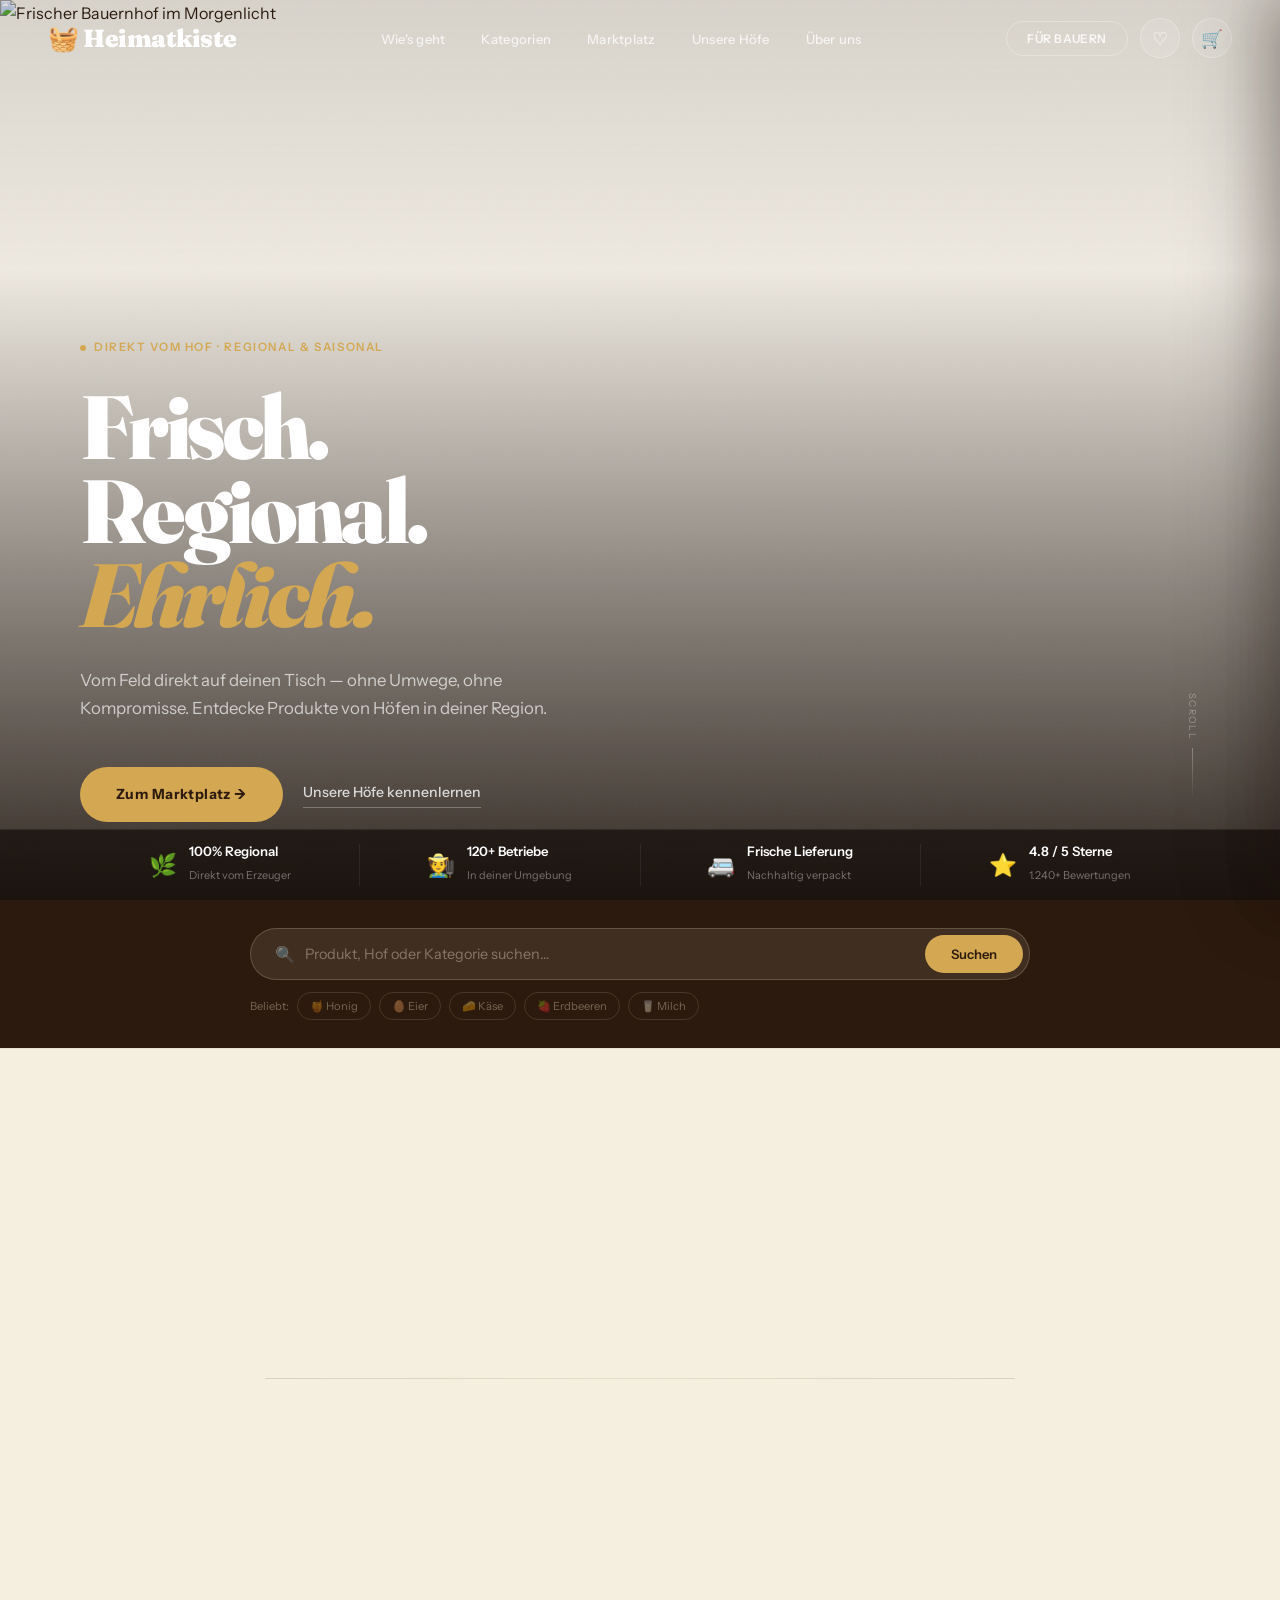
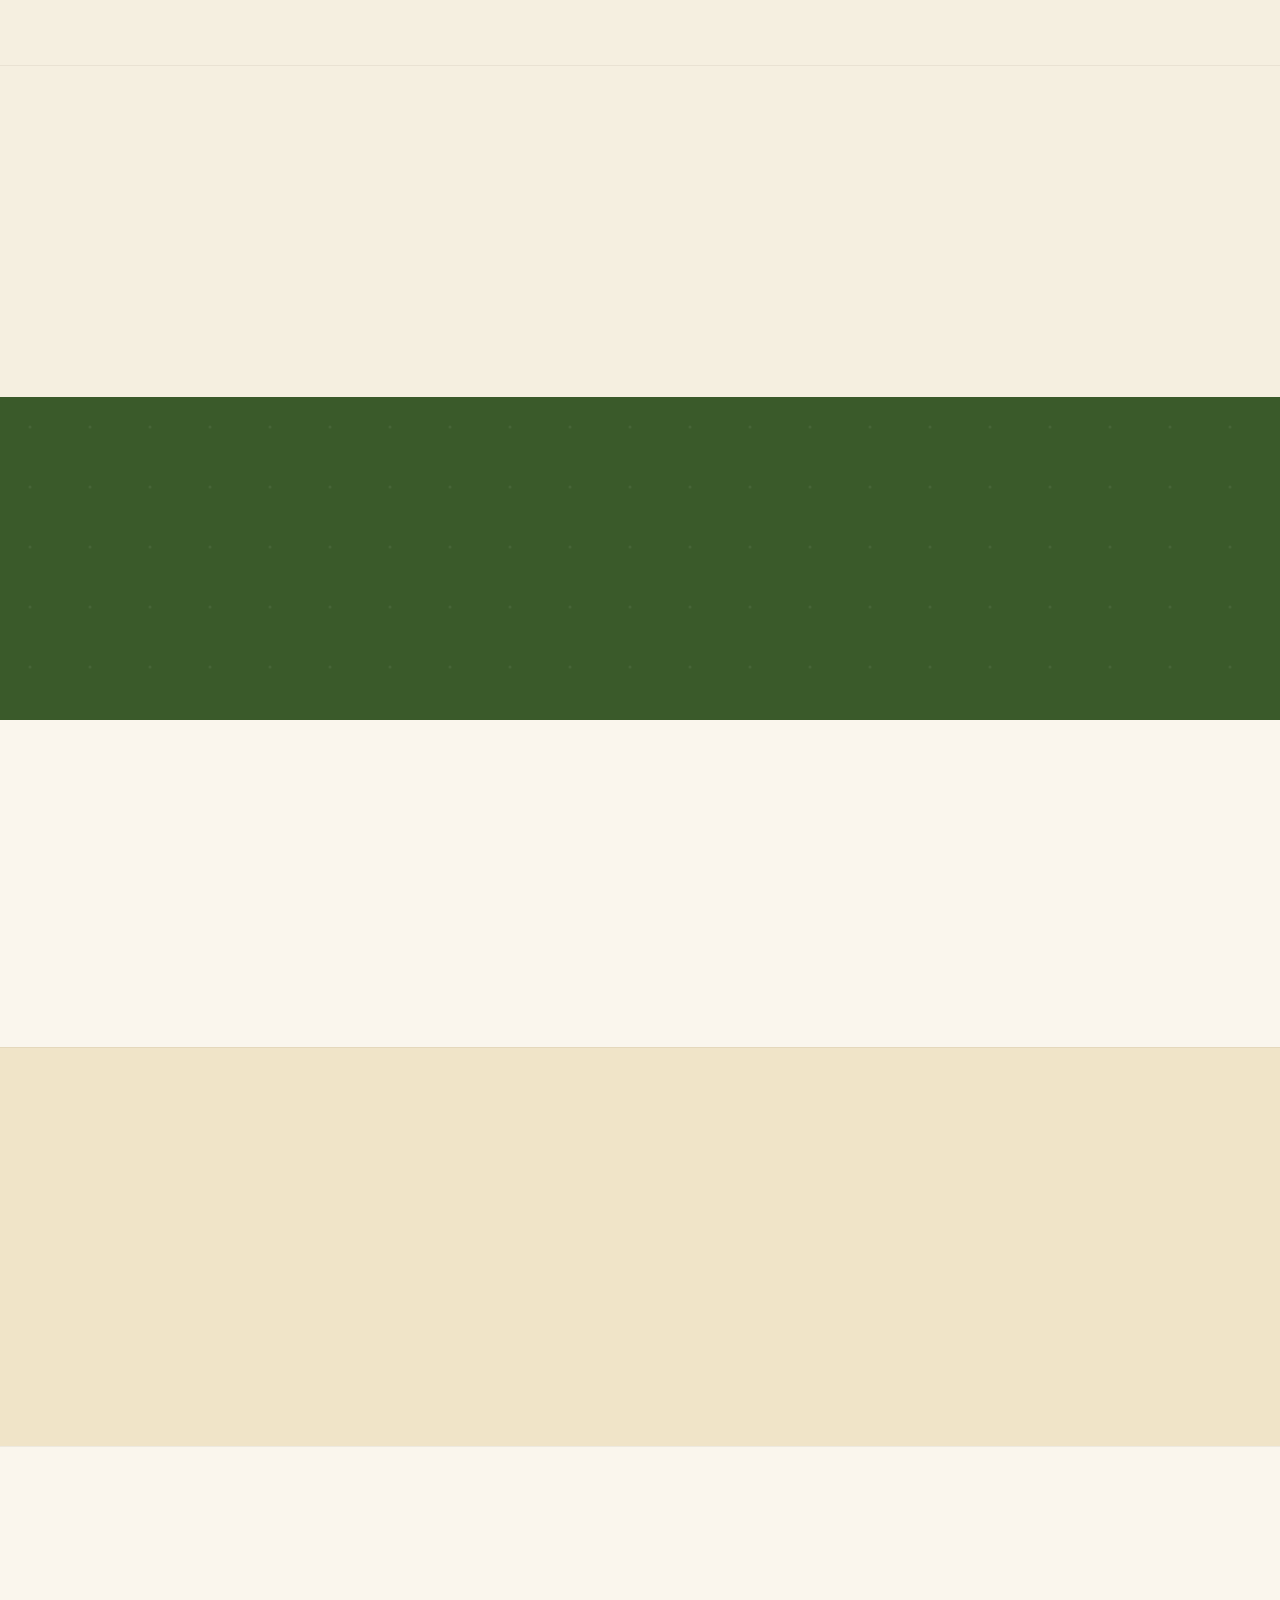
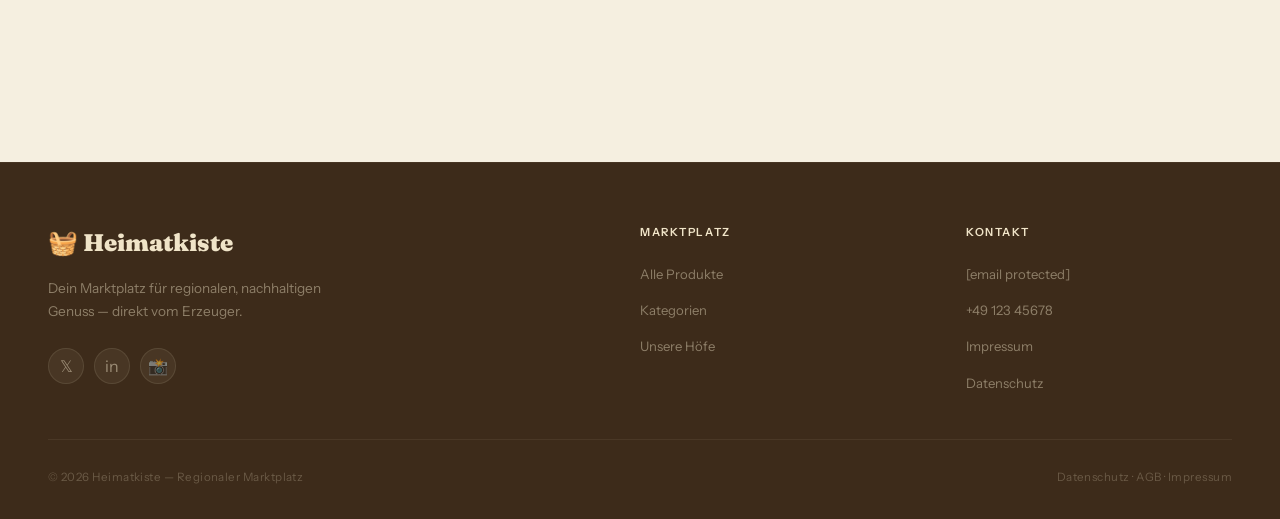
==== commit 1f41566d: "Rename heimatkiste.html to index.html" ====
--- a/index.html
+++ b/index.html
@@ -3,826 +3,839 @@
 <head>
 <meta charset="UTF-8">
 <meta name="viewport" content="width=device-width, initial-scale=1.0">
-<title>Heimatkiste — Dein regionaler Marktplatz</title>
+<title>Heimatkiste | Regionaler Marktplatz</title>
 <link rel="preconnect" href="https://fonts.googleapis.com">
-<link href="https://fonts.googleapis.com/css2?family=Cormorant+Garamond:ital,wght@0,400;0,600;0,700;1,400;1,600;1,700&family=Syne:wght@400;500;600;700;800&family=Jost:wght@300;400;500&display=swap" rel="stylesheet">
+<link href="https://fonts.googleapis.com/css2?family=Fraunces:ital,opsz,wght@0,9..144,300;0,9..144,700;0,9..144,900;1,9..144,400;1,9..144,700&family=Instrument+Sans:wght@300;400;500;600&display=swap" rel="stylesheet">
 <style>
-/* ═══════════════════════════════════════════
-   HEIMATKISTE — PREMIUM MARKTPLATZ
-   Fonts: Cormorant Garamond + Syne + Jost
-   Theme: Forest Editorial
-═══════════════════════════════════════════ */
 :root {
-  --ink:#0d1a0f; --forest:#1a3822; --leaf:#2d5c3a; --moss:#3d6b47;
-  --sage:#6a9e78; --mint:#c4dbc9; --amber:#c9863a; --amber2:#e8a84e;
-  --cream:#f7f0e2; --parch:#ede4d0; --wheat:#d6c5a0; --chalk:#8a7a62;
-  --rust:#b84c2a; --white:#fffdf8;
-  --display:'Cormorant Garamond',Georgia,serif;
-  --ui:'Syne',sans-serif; --body:'Jost',sans-serif;
-  --ease:cubic-bezier(0.16,1,0.3,1);
+  --soil:#2c1a0e;--bark:#3d2b1a;--moss:#3a5a2a;--moss2:#4e7a3a;
+  --sage:#7a9e6a;--straw:#f0e4c8;--cream:#faf6ed;--paper:#f5efe0;
+  --wheat:#d4a853;--rust:#b85c38;--chalk:#8a7a66;
+  --serif:'Fraunces',Georgia,serif;--sans:'Instrument Sans',sans-serif;
+  --r:cubic-bezier(0.16,1,0.3,1);
 }
 *,*::before,*::after{box-sizing:border-box;margin:0;padding:0;}
-html{scroll-behavior:smooth;font-size:16px;}
-body{background:var(--cream);color:var(--ink);font-family:var(--body);font-weight:400;line-height:1.65;overflow-x:hidden;}
-img{display:block;max-width:100%;}a{text-decoration:none;color:inherit;}ul{list-style:none;}
-button{cursor:pointer;border:none;font-family:inherit;background:none;}
-
-/* noise grain */
-body::before{content:'';position:fixed;inset:0;z-index:9999;pointer-events:none;
-  opacity:.028;background-image:url("data:image/svg+xml,%3Csvg xmlns='http://www.w3.org/2000/svg' width='200' height='200'%3E%3Cfilter id='n'%3E%3CfeTurbulence type='fractalNoise' baseFrequency='0.9' numOctaves='4' stitchTiles='stitch'/%3E%3C/filter%3E%3Crect width='200' height='200' filter='url(%23n)'/%3E%3C/svg%3E");background-size:150px;}
-
-/* ═══ CUSTOM CURSOR ═══ */
-.cursor{width:8px;height:8px;border-radius:50%;background:var(--amber);position:fixed;pointer-events:none;z-index:10000;transform:translate(-50%,-50%);transition:transform .1s;mix-blend-mode:multiply;}
-.cursor-ring{width:36px;height:36px;border-radius:50%;border:1.5px solid rgba(201,134,58,.4);position:fixed;pointer-events:none;z-index:9999;transform:translate(-50%,-50%);transition:transform .18s var(--ease),width .25s,height .25s,opacity .25s;}
-body:hover .cursor{opacity:1;}
-.cursor.click{transform:translate(-50%,-50%) scale(2);}
-.cursor-ring.hover{width:56px;height:56px;border-color:rgba(201,134,58,.6);}
-
-/* ═══ HEADER ═══ */
-header{position:fixed;top:0;left:0;right:0;z-index:500;transition:all .5s var(--ease);}
-header.solid{background:rgba(247,240,226,.97);backdrop-filter:blur(20px);border-bottom:1px solid rgba(13,26,15,.07);box-shadow:0 2px 32px rgba(13,26,15,.04);}
-.nav{max-width:1400px;margin:0 auto;padding:0 56px;height:80px;display:flex;align-items:center;justify-content:space-between;gap:32px;}
-.logo{font-family:var(--display);font-size:1.7rem;font-weight:700;letter-spacing:-.01em;color:white;transition:color .4s;display:flex;align-items:center;gap:10px;}
-.logo-icon{font-size:1.4rem;}
-header.solid .logo{color:var(--ink);}
-.logo-tagline{font-family:var(--ui);font-size:.6rem;font-weight:500;letter-spacing:.16em;text-transform:uppercase;color:rgba(255,255,255,.45);margin-top:2px;transition:color .4s;}
-header.solid .logo-tagline{color:var(--chalk);}
-nav ul{display:flex;gap:40px;}
-nav a{font-family:var(--ui);font-size:.75rem;font-weight:500;letter-spacing:.06em;text-transform:uppercase;color:rgba(255,255,255,.7);transition:color .3s;position:relative;}
-nav a::after{content:'';position:absolute;bottom:-4px;left:0;width:0;height:1px;background:var(--amber);transition:width .3s var(--ease);}
-nav a:hover{color:white;}header.solid nav a{color:var(--chalk);}header.solid nav a:hover{color:var(--ink);}
-nav a:hover::after{width:100%;}
-.nav-actions{display:flex;align-items:center;gap:10px;}
-.nav-btn-farmer{font-family:var(--ui);font-size:.68rem;font-weight:700;letter-spacing:.1em;text-transform:uppercase;padding:9px 22px;border-radius:100px;border:1.5px solid rgba(255,255,255,.3);color:rgba(255,255,255,.85);transition:all .25s;}
-.nav-btn-farmer:hover{background:var(--amber);border-color:var(--amber);color:white;}
-header.solid .nav-btn-farmer{border-color:rgba(13,26,15,.18);color:var(--leaf);}
-header.solid .nav-btn-farmer:hover{background:var(--leaf);border-color:var(--leaf);color:white;}
-.nav-icon{width:42px;height:42px;border-radius:50%;background:rgba(255,255,255,.1);border:1.5px solid rgba(255,255,255,.2);display:flex;align-items:center;justify-content:center;color:white;font-size:1rem;position:relative;transition:all .2s;}
-.nav-icon:hover{background:rgba(255,255,255,.2);}
-header.solid .nav-icon{background:transparent;border-color:rgba(13,26,15,.12);color:var(--ink);}
-header.solid .nav-icon:hover{background:var(--parch);}
-.nbadge{position:absolute;top:-4px;right:-4px;width:17px;height:17px;border-radius:50%;background:var(--rust);color:white;font-family:var(--ui);font-size:.58rem;font-weight:700;display:flex;align-items:center;justify-content:center;opacity:0;transform:scale(0);transition:all .25s var(--ease);}
-.nbadge.on{opacity:1;transform:scale(1);}
-
-/* ═══ HERO ═══ */
-.hero{position:relative;height:100vh;min-height:680px;overflow:hidden;display:grid;grid-template-columns:1fr 1fr;align-items:end;}
-.hero-media{position:absolute;inset:0;z-index:0;}
-.hero-media img{width:100%;height:100%;object-fit:cover;transform:scale(1.1);animation:hzoom 18s ease-out forwards;}
-@keyframes hzoom{to{transform:scale(1);}}
-.hero-media::after{content:'';position:absolute;inset:0;background:linear-gradient(115deg,rgba(13,26,15,.92) 0%,rgba(13,26,15,.7) 45%,rgba(13,26,15,.15) 100%);}
-.hero-left{position:relative;z-index:2;padding:0 56px 96px;padding-top:120px;}
-.hero-label{font-family:var(--ui);font-size:.68rem;font-weight:700;letter-spacing:.2em;text-transform:uppercase;color:var(--amber2);display:inline-flex;align-items:center;gap:8px;margin-bottom:28px;animation:fadeUp 1s .3s var(--ease) both;}
-.hero-label::before{content:'';width:28px;height:1px;background:var(--amber);display:block;}
-.hero h1{font-family:var(--display);font-size:clamp(3.8rem,6.5vw,7rem);font-weight:700;line-height:.96;letter-spacing:-.02em;color:white;margin-bottom:32px;animation:fadeUp 1s .5s var(--ease) both;}
-.hero h1 .line2{font-style:italic;color:var(--amber2);display:block;}
-.hero h1 .line3{display:block;font-size:.5em;font-style:normal;font-weight:600;letter-spacing:.04em;color:rgba(255,255,255,.55);font-family:var(--ui);margin-top:12px;text-transform:uppercase;}
-.hero-desc{font-size:1.05rem;color:rgba(255,255,255,.6);font-weight:300;line-height:1.75;max-width:440px;margin-bottom:44px;animation:fadeUp 1s .65s var(--ease) both;}
-.hero-cta{display:flex;gap:16px;align-items:center;animation:fadeUp 1s .8s var(--ease) both;flex-wrap:wrap;}
-.cta-primary{background:var(--amber);color:var(--ink);font-family:var(--ui);font-size:.75rem;font-weight:700;letter-spacing:.1em;text-transform:uppercase;padding:16px 36px;border-radius:100px;transition:all .3s var(--ease);display:inline-flex;align-items:center;gap:10px;}
-.cta-primary:hover{background:var(--amber2);transform:translateY(-3px);box-shadow:0 20px 48px rgba(201,134,58,.4);}
-.cta-ghost{color:rgba(255,255,255,.7);font-family:var(--ui);font-size:.75rem;font-weight:600;letter-spacing:.06em;text-transform:uppercase;display:inline-flex;align-items:center;gap:8px;padding:16px 0;border-bottom:1px solid rgba(255,255,255,.25);transition:all .2s;}
-.cta-ghost:hover{color:white;border-color:rgba(255,255,255,.6);}
-.hero-right{position:relative;z-index:2;padding:0 56px 96px;display:flex;align-items:flex-end;justify-content:flex-end;animation:fadeUp 1s .5s var(--ease) both;}
-.hero-card-stack{display:flex;flex-direction:column;gap:12px;max-width:320px;width:100%;}
-.hcard{background:rgba(255,255,255,.08);backdrop-filter:blur(16px);border:1px solid rgba(255,255,255,.12);border-radius:18px;padding:18px 22px;display:flex;align-items:center;gap:16px;animation:slideLeft 1s var(--ease) both;}
-.hcard:nth-child(2){animation-delay:.15s;}.hcard:nth-child(3){animation-delay:.3s;}
-@keyframes slideLeft{from{opacity:0;transform:translateX(40px)}to{opacity:1;transform:translateX(0)}}
-.hcard-icon{font-size:2rem;flex-shrink:0;}
-.hcard-val{font-family:var(--display);font-size:1.8rem;font-weight:700;color:white;line-height:1;}
-.hcard-sub{font-family:var(--ui);font-size:.62rem;font-weight:600;letter-spacing:.1em;text-transform:uppercase;color:rgba(255,255,255,.45);margin-top:2px;}
-
-/* hero scroll hint */
-.hero-scroll{position:absolute;z-index:2;bottom:96px;left:56px;display:flex;align-items:center;gap:12px;animation:fadeUp 1s 1.2s var(--ease) both;}
-.scroll-track{width:1px;height:52px;background:rgba(255,255,255,.2);position:relative;overflow:hidden;}
-.scroll-track::after{content:'';position:absolute;top:-100%;left:0;width:100%;height:50%;background:var(--amber);animation:scrollTrack 2s ease-in-out infinite;}
-@keyframes scrollTrack{0%{top:-100%}100%{top:200%}}
-.scroll-label{font-family:var(--ui);font-size:.58rem;letter-spacing:.18em;text-transform:uppercase;color:rgba(255,255,255,.3);writing-mode:vertical-rl;}
-
-@keyframes fadeUp{from{opacity:0;transform:translateY(28px)}to{opacity:1;transform:translateY(0)}}
-
-/* ═══ SEARCH BAR ═══ */
-.search-band{background:var(--forest);padding:0 56px;}
-.search-band-inner{max-width:1400px;margin:0 auto;padding:32px 0;display:flex;align-items:center;gap:24px;flex-wrap:wrap;}
-.search-box{flex:1;min-width:280px;display:flex;align-items:center;background:rgba(255,255,255,.07);border:1px solid rgba(255,255,255,.1);border-radius:100px;padding:4px 4px 4px 22px;gap:12px;transition:all .2s;}
-.search-box:focus-within{background:rgba(255,255,255,.12);border-color:rgba(201,134,58,.5);}
-.search-box input{flex:1;background:none;border:none;outline:none;font-family:var(--body);font-size:.88rem;color:white;}
-.search-box input::placeholder{color:rgba(255,255,255,.3);}
-.search-box span{font-size:1rem;color:rgba(255,255,255,.35);}
-.search-go{background:var(--amber);color:var(--ink);font-family:var(--ui);font-size:.7rem;font-weight:700;letter-spacing:.1em;text-transform:uppercase;padding:12px 26px;border-radius:100px;transition:all .2s;}
-.search-go:hover{background:var(--amber2);}
-.search-filters{display:flex;gap:8px;flex-wrap:wrap;}
-.sf{font-family:var(--ui);font-size:.65rem;font-weight:600;letter-spacing:.08em;text-transform:uppercase;padding:7px 16px;border-radius:100px;border:1px solid rgba(255,255,255,.12);color:rgba(255,255,255,.45);cursor:pointer;transition:all .2s;}
-.sf:hover{border-color:var(--amber);color:var(--amber);}
-
-/* ═══ SECTION COMMON ═══ */
-.section{padding:100px 56px;}
-.section-inner{max-width:1400px;margin:0 auto;}
-.sec-hed{display:flex;justify-content:space-between;align-items:flex-end;margin-bottom:56px;flex-wrap:wrap;gap:24px;}
-.sec-left .sec-eyebrow{font-family:var(--ui);font-size:.65rem;font-weight:700;letter-spacing:.2em;text-transform:uppercase;color:var(--sage);margin-bottom:10px;display:flex;align-items:center;gap:10px;}
-.sec-left .sec-eyebrow::before{content:'';width:22px;height:1px;background:var(--sage);}
-.sec-left h2{font-family:var(--display);font-size:clamp(2.2rem,4vw,3.6rem);font-weight:700;line-height:1.04;letter-spacing:-.025em;color:var(--ink);}
-.sec-left h2 em{font-style:italic;color:var(--leaf);}
-.sec-link{font-family:var(--ui);font-size:.72rem;font-weight:700;letter-spacing:.1em;text-transform:uppercase;color:var(--leaf);display:inline-flex;align-items:center;gap:8px;border-bottom:1px solid currentColor;padding-bottom:2px;transition:gap .2s;}
-.sec-link:hover{gap:14px;}
-
-/* ═══ HOW IT WORKS ═══ */
-#how{background:var(--parch);border-top:1px solid rgba(13,26,15,.06);border-bottom:1px solid rgba(13,26,15,.06);}
-.steps{display:grid;grid-template-columns:repeat(4,1fr);gap:2px;margin-top:56px;}
-.step{background:white;padding:44px 36px;position:relative;overflow:hidden;transition:all .3s var(--ease);}
-.step:hover{background:var(--forest);transform:translateY(-4px);box-shadow:0 24px 56px rgba(13,26,15,.18);}
-.step:first-child{border-radius:20px 0 0 20px;}
-.step:last-child{border-radius:0 20px 20px 0;}
-.step-num{font-family:var(--display);font-size:5rem;font-weight:700;color:rgba(13,26,15,.05);line-height:1;margin-bottom:-20px;transition:color .3s;}
-.step:hover .step-num{color:rgba(255,255,255,.08);}
-.step-icon{font-size:2.4rem;margin-bottom:18px;}
-.step h3{font-family:var(--display);font-size:1.4rem;font-weight:700;color:var(--ink);margin-bottom:10px;transition:color .3s;}
-.step:hover h3{color:white;}
-.step p{font-size:.85rem;color:var(--chalk);line-height:1.7;transition:color .3s;}
-.step:hover p{color:rgba(255,255,255,.6);}
-.step-arrow{position:absolute;top:44px;right:36px;font-size:1.2rem;color:var(--mint);opacity:0;transform:translate(-8px,8px);transition:all .3s;}
-.step:hover .step-arrow{opacity:1;transform:translate(0,0);}
-
-/* ═══ CATEGORIES ═══ */
-#kategorien{background:var(--cream);}
-.cat-grid{display:grid;grid-template-columns:2fr 1fr 1fr 1fr;grid-template-rows:240px 240px;gap:12px;}
-.cat-item{border-radius:16px;overflow:hidden;position:relative;cursor:pointer;}
-.cat-item:first-child{grid-row:1/3;}
-.cat-img{width:100%;height:100%;object-fit:cover;transition:transform .7s var(--ease);}
-.cat-item:hover .cat-img{transform:scale(1.06);}
-.cat-over{position:absolute;inset:0;background:linear-gradient(to top,rgba(13,26,15,.8) 0%,rgba(13,26,15,.15) 50%,transparent 100%);transition:opacity .3s;}
-.cat-item:hover .cat-over{opacity:.9;}
-.cat-body{position:absolute;bottom:0;left:0;right:0;padding:24px 22px;}
-.cat-body h3{font-family:var(--display);font-size:1.6rem;font-weight:700;color:white;letter-spacing:-.01em;margin-bottom:3px;}
-.cat-item:first-child .cat-body h3{font-size:2.4rem;}
-.cat-count{font-family:var(--ui);font-size:.65rem;font-weight:600;letter-spacing:.1em;text-transform:uppercase;color:rgba(255,255,255,.5);transition:color .3s;}
-.cat-item:hover .cat-count{color:var(--amber2);}
-.cat-tag{position:absolute;top:16px;left:16px;font-family:var(--ui);font-size:.6rem;font-weight:700;letter-spacing:.1em;text-transform:uppercase;background:rgba(255,255,255,.15);backdrop-filter:blur(8px);color:white;padding:5px 12px;border-radius:100px;border:1px solid rgba(255,255,255,.2);}
-.cat-arrow{position:absolute;top:16px;right:16px;width:36px;height:36px;border-radius:50%;background:rgba(255,255,255,.15);backdrop-filter:blur(8px);border:1px solid rgba(255,255,255,.2);display:flex;align-items:center;justify-content:center;font-size:.9rem;color:white;opacity:0;transform:translateY(-6px);transition:all .3s var(--ease);}
-.cat-item:hover .cat-arrow{opacity:1;transform:translateY(0);}
-
-/* ═══ PRODUCTS ═══ */
-#produkte{background:var(--parch);}
-.filter-bar{display:flex;align-items:center;gap:10px;flex-wrap:wrap;}
-.ftab{font-family:var(--ui);font-size:.68rem;font-weight:700;letter-spacing:.08em;text-transform:uppercase;padding:9px 22px;border-radius:100px;border:1.5px solid rgba(13,26,15,.12);color:var(--chalk);cursor:pointer;transition:all .2s;}
-.ftab:hover{border-color:var(--leaf);color:var(--leaf);}
-.ftab.on{background:var(--forest);color:white;border-color:var(--forest);}
-.prod-grid{display:grid;grid-template-columns:repeat(auto-fill,minmax(280px,1fr));gap:20px;margin-top:48px;}
-.prod-card{background:white;border-radius:20px;overflow:hidden;border:1px solid rgba(13,26,15,.06);cursor:pointer;transition:all .4s var(--ease);position:relative;}
-.prod-card:hover{transform:translateY(-8px);box-shadow:0 28px 60px rgba(13,26,15,.12);}
-.prod-card-img{position:relative;aspect-ratio:4/3;overflow:hidden;background:var(--parch);}
-.prod-card-img img{width:100%;height:100%;object-fit:cover;transition:transform .7s var(--ease);}
-.prod-card:hover .prod-card-img img{transform:scale(1.07);}
-.prod-badge-group{position:absolute;top:12px;left:12px;display:flex;gap:6px;flex-wrap:wrap;}
-.pbadge{font-family:var(--ui);font-size:.58rem;font-weight:700;letter-spacing:.08em;text-transform:uppercase;padding:4px 10px;border-radius:100px;}
-.pbadge.bio{background:rgba(45,92,58,.12);color:var(--leaf);border:1px solid rgba(45,92,58,.2);}
-.pbadge.reg{background:rgba(247,240,226,.9);color:var(--ink);border:1px solid rgba(13,26,15,.1);}
-.pbadge.new{background:var(--amber);color:var(--ink);}
-.prod-fav{position:absolute;top:12px;right:12px;width:34px;height:34px;border-radius:50%;background:white;display:flex;align-items:center;justify-content:center;font-size:1rem;color:var(--chalk);box-shadow:0 2px 10px rgba(13,26,15,.1);opacity:0;transition:all .2s;cursor:pointer;}
+html{scroll-behavior:smooth;}
+body{background:var(--cream);color:var(--soil);font-family:var(--sans);font-weight:400;line-height:1.65;overflow-x:hidden;}
+img{display:block;max-width:100%;}a{text-decoration:none;color:inherit;}ul{list-style:none;}button{cursor:pointer;border:none;font-family:inherit;}
+
+/* ══ HEADER ══ */
+header{position:fixed;top:0;left:0;right:0;z-index:200;transition:background .5s,box-shadow .5s;}
+header.scrolled{background:rgba(250,246,237,.96);backdrop-filter:blur(16px);box-shadow:0 1px 0 rgba(44,26,14,.08);}
+.nav-inner{max-width:1340px;margin:0 auto;display:flex;align-items:center;justify-content:space-between;padding:0 48px;height:76px;gap:32px;}
+.logo{font-family:var(--serif);font-size:1.55rem;font-weight:900;color:white;display:flex;align-items:center;gap:8px;letter-spacing:-.02em;transition:color .4s;}
+header.scrolled .logo{color:var(--soil);}
+nav ul{display:flex;gap:36px;}
+nav a{font-size:.82rem;font-weight:500;letter-spacing:.02em;color:rgba(255,255,255,.75);transition:color .3s;position:relative;}
+header.scrolled nav a{color:var(--chalk);}
+nav a::after{content:'';position:absolute;bottom:-3px;left:0;width:0;height:1.5px;background:var(--moss);transition:width .3s var(--r);}
+nav a:hover{color:white;}header.scrolled nav a:hover{color:var(--soil);}nav a:hover::after{width:100%;}
+.nav-right{display:flex;align-items:center;gap:12px;}
+.btn-farmer{font-size:.75rem;font-weight:600;letter-spacing:.05em;text-transform:uppercase;color:rgba(255,255,255,.85);border:1.5px solid rgba(255,255,255,.3);padding:9px 20px;border-radius:100px;transition:all .3s;background:transparent;}
+header.scrolled .btn-farmer{color:var(--moss);border-color:rgba(58,90,42,.35);}
+.btn-farmer:hover{background:white;color:var(--moss);}header.scrolled .btn-farmer:hover{background:var(--moss);color:white;border-color:var(--moss);}
+.icon-btn{width:40px;height:40px;border-radius:50%;background:rgba(255,255,255,.1);border:1.5px solid rgba(255,255,255,.25);display:flex;align-items:center;justify-content:center;font-size:1.1rem;color:white;transition:background .2s,border-color .2s;position:relative;cursor:pointer;}
+header.scrolled .icon-btn{background:transparent;border-color:rgba(44,26,14,.1);color:var(--soil);}
+.icon-btn:hover{background:rgba(255,255,255,.2);}header.scrolled .icon-btn:hover{background:var(--straw);}
+.badge{position:absolute;top:-5px;right:-5px;width:18px;height:18px;border-radius:50%;background:var(--rust);color:white;font-size:.62rem;font-weight:700;display:flex;align-items:center;justify-content:center;opacity:0;transform:scale(0);transition:opacity .2s,transform .2s var(--r);}
+.badge.show{opacity:1;transform:scale(1);}
+
+/* ══ CINEMATIC HERO ══ */
+.hero{position:relative;height:100vh;min-height:700px;overflow:hidden;display:flex;flex-direction:column;justify-content:flex-end;}
+.hero-bg{position:absolute;inset:0;z-index:0;}
+.hero-bg img{width:100%;height:100%;object-fit:cover;transform:scale(1.08);animation:heroZoom 14s ease-out forwards;}
+@keyframes heroZoom{to{transform:scale(1);}}
+.hero-bg::after{content:'';position:absolute;inset:0;background:linear-gradient(to bottom,rgba(20,10,4,.15) 0%,rgba(20,10,4,.05) 30%,rgba(20,10,4,.48) 65%,rgba(20,10,4,.88) 100%);}
+.hero-bg::before{content:'';position:absolute;inset:0;z-index:1;opacity:.035;background-image:url("data:image/svg+xml,%3Csvg xmlns='http://www.w3.org/2000/svg' width='300' height='300'%3E%3Cfilter id='n'%3E%3CfeTurbulence type='fractalNoise' baseFrequency='.75' numOctaves='4' stitchTiles='stitch'/%3E%3C/filter%3E%3Crect width='300' height='300' filter='url(%23n)'/%3E%3C/svg%3E");background-size:180px;pointer-events:none;}
+.hero-content{position:relative;z-index:2;padding:0 80px 78px;max-width:1340px;margin:0 auto;width:100%;}
+.hero-eyebrow{display:inline-flex;align-items:center;gap:8px;font-size:.72rem;font-weight:600;letter-spacing:.14em;text-transform:uppercase;color:var(--wheat);margin-bottom:28px;animation:fadeUp .9s .25s var(--r) both;}
+.hero-dot{width:6px;height:6px;border-radius:50%;background:var(--wheat);animation:pulse 2s infinite;}
+@keyframes pulse{0%,100%{opacity:1}50%{opacity:.3}}
+.hero h1{font-family:var(--serif);font-weight:900;font-size:clamp(4rem,7vw,7.4rem);line-height:.94;letter-spacing:-.04em;color:white;margin-bottom:28px;animation:fadeUp .9s .4s var(--r) both;}
+.hero h1 em{font-style:italic;color:var(--wheat);display:block;}
+.hero-sub{font-size:1.05rem;color:rgba(255,255,255,.68);line-height:1.7;max-width:480px;margin-bottom:44px;animation:fadeUp .9s .55s var(--r) both;font-weight:300;}
+.hero-actions{display:flex;align-items:center;gap:20px;animation:fadeUp .9s .7s var(--r) both;flex-wrap:wrap;}
+.btn-hero-primary{background:var(--wheat);color:var(--soil);font-weight:700;font-size:.88rem;letter-spacing:.03em;padding:16px 36px;border-radius:100px;transition:all .3s var(--r);display:inline-flex;align-items:center;gap:8px;}
+.btn-hero-primary:hover{background:#e8c05e;transform:translateY(-3px);box-shadow:0 16px 40px rgba(212,168,83,.35);}
+.btn-hero-ghost{color:rgba(255,255,255,.8);font-weight:500;font-size:.88rem;display:inline-flex;align-items:center;gap:8px;border-bottom:1px solid rgba(255,255,255,.28);padding-bottom:2px;transition:all .2s;}
+.btn-hero-ghost:hover{color:white;border-color:white;}
+.hero-trust{position:absolute;z-index:2;bottom:0;left:0;right:0;background:rgba(12,5,1,.58);backdrop-filter:blur(14px);border-top:1px solid rgba(255,255,255,.07);animation:fadeUp .9s .85s var(--r) both;}
+.hero-trust-inner{max-width:1340px;margin:0 auto;padding:0 80px;display:flex;align-items:center;height:70px;}
+.trust-item{display:flex;align-items:center;gap:12px;flex:1;justify-content:center;border-right:1px solid rgba(255,255,255,.07);}
+.trust-item:last-child{border-right:none;}
+.trust-icon{font-size:1.4rem;}
+.trust-text strong{display:block;font-size:.82rem;font-weight:600;color:white;line-height:1.2;}
+.trust-text span{font-size:.68rem;color:rgba(255,255,255,.4);}
+.scroll-hint{position:absolute;right:80px;bottom:100px;z-index:2;display:flex;flex-direction:column;align-items:center;gap:8px;animation:fadeUp .9s 1.05s var(--r) both;}
+.scroll-hint span{font-size:.6rem;letter-spacing:.14em;text-transform:uppercase;color:rgba(255,255,255,.35);writing-mode:vertical-rl;}
+.scroll-line{width:1px;height:52px;background:linear-gradient(to bottom,rgba(255,255,255,.3),transparent);animation:scrollPulse 2s ease-in-out infinite;}
+@keyframes scrollPulse{0%,100%{transform:scaleY(1);opacity:.5}50%{transform:scaleY(.5);opacity:1}}
+@keyframes fadeUp{from{opacity:0;transform:translateY(24px)}to{opacity:1;transform:translateY(0)}}
+
+/* ══ SEARCH ══ */
+#search-section{background:var(--soil);padding:28px 48px;}
+.search-inner{max-width:780px;margin:0 auto;}
+.search-wrap{display:flex;align-items:center;background:rgba(240,228,200,.1);border:1.5px solid rgba(240,228,200,.2);border-radius:100px;padding:6px 6px 6px 24px;gap:10px;transition:all .2s;}
+.search-wrap:focus-within{border-color:rgba(240,228,200,.5);background:rgba(240,228,200,.15);}
+.search-wrap input{flex:1;background:none;border:none;outline:none;font-family:var(--sans);font-size:.9rem;color:var(--straw);}
+.search-wrap input::placeholder{color:rgba(240,228,200,.4);}
+.search-icon{font-size:1rem;color:rgba(240,228,200,.45);}
+.search-btn{background:var(--wheat);color:var(--soil);font-weight:600;font-size:.82rem;padding:11px 26px;border-radius:100px;border:none;cursor:pointer;transition:all .2s;}
+.search-btn:hover{background:#e8b85e;}
+.search-tags{display:flex;gap:8px;margin-top:12px;flex-wrap:wrap;align-items:center;}
+.search-tags > span{font-size:.7rem;color:rgba(240,228,200,.38);}
+.search-tag{font-size:.7rem;color:rgba(240,228,200,.5);cursor:pointer;padding:4px 12px;border-radius:100px;border:1px solid rgba(240,228,200,.14);transition:all .2s;}
+.search-tag:hover{color:var(--straw);border-color:rgba(240,228,200,.4);background:rgba(240,228,200,.06);}
+
+/* ══ SHARED ══ */
+section{position:relative;z-index:1;}
+.sec-label{font-size:.68rem;font-weight:600;letter-spacing:.18em;text-transform:uppercase;color:var(--sage);margin-bottom:12px;}
+.sec-title{font-family:var(--serif);font-weight:900;font-size:clamp(2rem,3.5vw,3.2rem);line-height:1.1;letter-spacing:-.025em;color:var(--soil);}
+.reveal{opacity:0;transform:translateY(28px);transition:opacity .8s var(--r),transform .8s var(--r);}
+.reveal.vis{opacity:1;transform:translateY(0);}
+.d1{transition-delay:.1s!important}.d2{transition-delay:.2s!important}.d3{transition-delay:.3s!important}.d4{transition-delay:.4s!important}
+
+/* ══ HOW IT WORKS ══ */
+#how{background:var(--paper);padding:100px 48px;border-top:1px solid rgba(44,26,14,.06);}
+.how-inner{max-width:1280px;margin:0 auto;}
+.how-head{text-align:center;margin-bottom:64px;}
+.how-head p{color:var(--chalk);margin-top:12px;font-size:.95rem;}
+.how-steps{display:grid;grid-template-columns:repeat(3,1fr);gap:40px;position:relative;}
+.how-steps::before{content:'';position:absolute;top:48px;left:calc(16.67% + 20px);right:calc(16.67% + 20px);height:1.5px;background:linear-gradient(90deg,var(--moss),var(--sage),var(--moss));opacity:.18;z-index:0;}
+.how-step{position:relative;z-index:1;text-align:center;}
+.how-step-num{width:96px;height:96px;border-radius:50%;margin:0 auto 24px;display:flex;align-items:center;justify-content:center;font-size:2.2rem;position:relative;}
+.how-step-num::before{content:'';position:absolute;inset:-6px;border-radius:50%;border:1.5px dashed rgba(58,90,42,.22);animation:spin 24s linear infinite;}
+@keyframes spin{to{transform:rotate(360deg)}}
+.step-bg-1{background:rgba(58,90,42,.08);}
+.step-bg-2{background:rgba(212,168,83,.12);}
+.step-bg-3{background:rgba(184,92,56,.08);}
+.how-step-label{font-size:.62rem;font-weight:700;letter-spacing:.14em;text-transform:uppercase;color:var(--sage);margin-bottom:8px;}
+.how-step h3{font-family:var(--serif);font-weight:700;font-size:1.3rem;letter-spacing:-.015em;color:var(--soil);margin-bottom:10px;}
+.how-step p{font-size:.85rem;color:var(--chalk);line-height:1.7;}
+
+/* ══ CATEGORIES ══ */
+#categories{background:var(--paper);padding:100px 48px;border-top:1px solid rgba(44,26,14,.06);}
+.cats-wrap{max-width:1280px;margin:0 auto;}
+.cats-head{display:flex;justify-content:space-between;align-items:flex-end;margin-bottom:52px;flex-wrap:wrap;gap:16px;}
+.cats-head p{font-size:.88rem;color:var(--chalk);max-width:300px;}
+.cats-grid{display:grid;grid-template-columns:repeat(5,1fr);gap:14px;}
+.cat-card{border-radius:18px;overflow:hidden;position:relative;aspect-ratio:3/4;cursor:pointer;transition:transform .4s var(--r),box-shadow .4s;background:var(--straw);}
+.cat-card:hover{transform:translateY(-6px);box-shadow:0 24px 48px rgba(44,26,14,.15);}
+.cat-img{width:100%;height:100%;object-fit:cover;transition:transform .6s var(--r);}
+.cat-card:hover .cat-img{transform:scale(1.06);}
+.cat-overlay{position:absolute;inset:0;background:linear-gradient(0deg,rgba(44,26,14,.72) 0%,rgba(44,26,14,.1) 60%,transparent 100%);}
+.cat-body{position:absolute;bottom:0;left:0;right:0;padding:22px 18px;}
+.cat-body h3{font-family:var(--serif);font-weight:700;font-size:1.15rem;color:white;margin-bottom:3px;}
+.cat-count{font-size:.68rem;font-weight:500;color:rgba(255,255,255,.65);}
+.cat-arrow{position:absolute;top:14px;right:14px;width:30px;height:30px;border-radius:50%;background:rgba(255,255,255,.15);backdrop-filter:blur(4px);border:1px solid rgba(255,255,255,.25);display:flex;align-items:center;justify-content:center;font-size:.8rem;color:white;opacity:0;transform:translate(4px,-4px);transition:opacity .3s,transform .3s;}
+.cat-card:hover .cat-arrow{opacity:1;transform:translate(0,0);}
+.cat-all{background:var(--moss);display:flex;align-items:center;justify-content:center;flex-direction:column;gap:10px;color:white;aspect-ratio:3/4;border-radius:18px;cursor:pointer;transition:all .3s;}
+.cat-all:hover{background:var(--moss2);transform:translateY(-6px);box-shadow:0 24px 48px rgba(58,90,42,.25);}
+.cat-all-icon{font-size:2rem;}
+.cat-all h3{font-family:var(--serif);font-size:1.15rem;font-weight:700;}
+.cat-all span{font-size:.68rem;opacity:.7;letter-spacing:.06em;}
+
+/* ══ SEASON ══ */
+#season{background:var(--moss);padding:72px 48px;overflow:hidden;position:relative;}
+#season::before{content:'';position:absolute;inset:0;background:url("data:image/svg+xml,%3Csvg xmlns='http://www.w3.org/2000/svg' width='60' height='60'%3E%3Ccircle cx='30' cy='30' r='1.5' fill='rgba(255,255,255,.06)'/%3E%3C/svg%3E");background-size:60px;}
+.season-inner{max-width:1280px;margin:0 auto;}
+.season-head{display:flex;justify-content:space-between;align-items:flex-end;margin-bottom:28px;flex-wrap:wrap;gap:16px;}
+.season-head .sec-label{color:rgba(240,228,200,.6);}
+.season-head .sec-title{color:var(--straw);}
+.season-month-tabs{display:flex;gap:6px;overflow-x:auto;padding-bottom:4px;scrollbar-width:none;}
+.season-month-tabs::-webkit-scrollbar{display:none;}
+.month-tab{flex-shrink:0;font-size:.7rem;font-weight:600;letter-spacing:.04em;padding:7px 14px;border-radius:100px;border:1.5px solid rgba(240,228,200,.2);background:transparent;color:rgba(240,228,200,.55);cursor:pointer;transition:all .2s;}
+.month-tab.active{background:var(--straw);color:var(--moss);border-color:var(--straw);}
+.month-tab:hover:not(.active){border-color:rgba(240,228,200,.5);color:var(--straw);}
+.season-grid{display:flex;gap:12px;flex-wrap:wrap;margin-top:16px;min-height:72px;}
+.season-item{background:rgba(240,228,200,.12);border:1px solid rgba(240,228,200,.2);border-radius:100px;padding:10px 20px;display:flex;align-items:center;gap:10px;animation:fadeUp .5s var(--r) both;}
+.season-item-emoji{font-size:1.3rem;}
+.season-item-name{font-size:.82rem;font-weight:500;color:var(--straw);}
+.season-item-peak{font-size:.62rem;color:rgba(240,228,200,.5);display:block;}
+
+/* ══ PRODUCTS ══ */
+#produkte{padding:100px 48px;background:var(--cream);}
+.prods-wrap{max-width:1280px;margin:0 auto;}
+.prods-head{display:flex;justify-content:space-between;align-items:flex-end;margin-bottom:48px;flex-wrap:wrap;gap:20px;}
+.filter-tabs{display:flex;gap:8px;flex-wrap:wrap;}
+.filter-tab{font-size:.78rem;font-weight:500;padding:8px 20px;border-radius:100px;border:1.5px solid rgba(44,26,14,.15);background:transparent;color:var(--chalk);cursor:pointer;transition:all .2s;}
+.filter-tab:hover{border-color:var(--moss);color:var(--moss);}
+.filter-tab.active{background:var(--moss);color:white;border-color:var(--moss);}
+.products-grid{display:grid;grid-template-columns:repeat(auto-fill,minmax(260px,1fr));gap:24px;}
+.prod-card{background:white;border-radius:20px;overflow:hidden;border:1px solid rgba(44,26,14,.06);transition:transform .35s var(--r),box-shadow .35s;position:relative;cursor:pointer;}
+.prod-card:hover{transform:translateY(-6px);box-shadow:0 20px 48px rgba(44,26,14,.1);}
+.prod-img-wrap{position:relative;aspect-ratio:4/3;overflow:hidden;background:var(--paper);}
+.prod-img{width:100%;height:100%;object-fit:cover;transition:transform .6s var(--r);}
+.prod-card:hover .prod-img{transform:scale(1.05);}
+.prod-badge{position:absolute;top:12px;left:12px;font-size:.6rem;font-weight:700;letter-spacing:.08em;text-transform:uppercase;padding:4px 10px;border-radius:100px;background:var(--straw);color:var(--soil);border:1px solid rgba(44,26,14,.12);}
+.prod-badge.bio{background:rgba(58,90,42,.12);color:var(--moss);border-color:rgba(58,90,42,.2);}
+.prod-fav{position:absolute;top:12px;right:12px;width:32px;height:32px;border-radius:50%;background:white;border:none;display:flex;align-items:center;justify-content:center;font-size:.95rem;color:var(--chalk);box-shadow:0 2px 8px rgba(44,26,14,.1);opacity:0;transition:opacity .2s,color .2s;cursor:pointer;}
 .prod-card:hover .prod-fav{opacity:1;}
-.prod-fav.liked,.prod-fav:hover{color:var(--rust);}
-.prod-body{padding:20px 22px 22px;}
-.prod-cat{font-family:var(--ui);font-size:.6rem;font-weight:700;letter-spacing:.12em;text-transform:uppercase;color:var(--sage);margin-bottom:5px;display:flex;align-items:center;gap:6px;}
-.prod-cat::before{content:'';width:12px;height:1px;background:var(--sage);}
-.prod-name{font-family:var(--display);font-size:1.15rem;font-weight:700;letter-spacing:-.01em;color:var(--ink);margin-bottom:4px;line-height:1.2;}
-.prod-farm{font-size:.75rem;color:var(--chalk);margin-bottom:14px;font-weight:300;}
-.prod-meta{display:flex;align-items:center;justify-content:space-between;padding-top:14px;border-top:1px solid rgba(13,26,15,.06);}
-.prod-price{font-family:var(--display);font-size:1.4rem;font-weight:700;letter-spacing:-.02em;color:var(--ink);}
-.prod-unit{font-family:var(--ui);font-size:.62rem;color:var(--chalk);font-weight:400;margin-left:2px;}
-.prod-stars{font-size:.7rem;color:var(--amber);margin-bottom:2px;}
-.prod-rating-row{text-align:right;}
-.prod-rev{font-family:var(--ui);font-size:.6rem;color:var(--chalk);}
-.add-to-cart{width:40px;height:40px;border-radius:50%;background:var(--forest);color:white;display:flex;align-items:center;justify-content:center;font-size:1.3rem;transition:all .25s var(--ease);}
-.add-to-cart:hover{background:var(--leaf);transform:scale(1.12);}
-.add-to-cart:active{transform:scale(.95);}
-.prod-empty{grid-column:1/-1;text-align:center;padding:80px;color:var(--chalk);}
-.prod-empty span{font-size:3.5rem;display:block;margin-bottom:20px;}
-.prod-empty p{font-family:var(--ui);font-size:.85rem;letter-spacing:.05em;text-transform:uppercase;}
-.reveal{opacity:0;transform:translateY(30px);transition:opacity .8s var(--ease),transform .8s var(--ease);}
-.reveal.vis{opacity:1;transform:translateY(0);}
-.d1{transition-delay:.1s!important}.d2{transition-delay:.2s!important}.d3{transition-delay:.3s!important}.d4{transition-delay:.4s!important}.d5{transition-delay:.5s!important}
-
-/* ═══ FARMERS SPOTLIGHT ═══ */
-#bauern{background:var(--forest);padding:100px 56px;}
-#bauern .sec-left .sec-eyebrow{color:var(--sage);}
-#bauern .sec-left h2{color:white;}
-#bauern .sec-left h2 em{color:var(--amber2);}
-#bauern .sec-link{color:var(--amber2);}
-.farmer-grid{display:grid;grid-template-columns:repeat(4,1fr);gap:16px;margin-top:48px;}
-.farmer-card{background:rgba(255,255,255,.05);border:1px solid rgba(255,255,255,.08);border-radius:20px;padding:28px;transition:all .3s var(--ease);cursor:pointer;}
-.farmer-card:hover{background:rgba(255,255,255,.1);transform:translateY(-4px);border-color:rgba(255,255,255,.15);}
-.fc-avatar{width:64px;height:64px;border-radius:50%;object-fit:cover;border:3px solid rgba(255,255,255,.15);margin-bottom:16px;}
-.fc-name{font-family:var(--display);font-size:1.1rem;font-weight:700;color:white;margin-bottom:2px;}
-.fc-farm{font-family:var(--ui);font-size:.65rem;font-weight:600;letter-spacing:.08em;text-transform:uppercase;color:var(--amber2);margin-bottom:8px;}
-.fc-region{font-size:.8rem;color:rgba(255,255,255,.45);font-weight:300;margin-bottom:14px;display:flex;align-items:center;gap:5px;}
-.fc-region::before{content:'📍';font-size:.7rem;}
-.fc-products{font-family:var(--ui);font-size:.62rem;font-weight:600;letter-spacing:.08em;text-transform:uppercase;color:rgba(255,255,255,.3);padding-top:14px;border-top:1px solid rgba(255,255,255,.06);}
-.fc-products span{color:var(--mint);margin-left:4px;}
-
-/* ═══ STATS ═══ */
-#stats{background:var(--cream);padding:80px 56px;}
-.stats-grid{display:grid;grid-template-columns:repeat(4,1fr);gap:0;max-width:1400px;margin:0 auto;}
-.stat-item{padding:56px 48px;text-align:center;border-right:1px solid rgba(13,26,15,.07);position:relative;}
-.stat-item:last-child{border-right:none;}
-.stat-num{font-family:var(--display);font-size:clamp(3.5rem,5vw,5.5rem);font-weight:700;letter-spacing:-.04em;color:var(--forest);line-height:1;margin-bottom:8px;}
-.stat-num span{font-style:italic;color:var(--amber);}
-.stat-label{font-family:var(--ui);font-size:.68rem;font-weight:700;letter-spacing:.16em;text-transform:uppercase;color:var(--chalk);}
-
-/* ═══ CTA BAND ═══ */
-#cta-band{background:var(--amber);padding:64px 56px;}
-.cta-band-inner{max-width:1400px;margin:0 auto;display:flex;align-items:center;justify-content:space-between;gap:32px;flex-wrap:wrap;}
-.cta-band h2{font-family:var(--display);font-size:clamp(2rem,4vw,3.2rem);font-weight:700;color:var(--ink);line-height:1.08;letter-spacing:-.02em;}
-.cta-band h2 em{font-style:italic;}
-.cta-band-actions{display:flex;gap:14px;flex-wrap:wrap;flex-shrink:0;}
-.btn-cta-dark{background:var(--forest);color:white;font-family:var(--ui);font-size:.72rem;font-weight:700;letter-spacing:.1em;text-transform:uppercase;padding:14px 32px;border-radius:100px;transition:all .25s;}
-.btn-cta-dark:hover{background:var(--ink);transform:translateY(-2px);}
-.btn-cta-outline{background:transparent;color:var(--ink);font-family:var(--ui);font-size:.72rem;font-weight:700;letter-spacing:.1em;text-transform:uppercase;padding:14px 32px;border-radius:100px;border:2px solid rgba(13,26,15,.3);transition:all .25s;}
-.btn-cta-outline:hover{border-color:var(--ink);background:rgba(13,26,15,.08);}
-
-/* ═══ FOOTER ═══ */
-footer{background:var(--ink);padding:80px 56px 0;}
-.footer-top{max-width:1400px;margin:0 auto;display:grid;grid-template-columns:2.5fr 1fr 1fr 1fr;gap:80px;padding-bottom:60px;border-bottom:1px solid rgba(255,255,255,.06);}
-.footer-brand .flogo{font-family:var(--display);font-size:1.8rem;font-weight:700;color:white;margin-bottom:16px;}
-.footer-brand p{font-size:.88rem;color:rgba(255,255,255,.35);line-height:1.8;max-width:280px;margin-bottom:28px;font-weight:300;}
-.footer-social{display:flex;gap:10px;}
-.fsoc{width:36px;height:36px;border-radius:50%;background:rgba(255,255,255,.06);border:1px solid rgba(255,255,255,.1);display:flex;align-items:center;justify-content:center;font-size:.9rem;color:rgba(255,255,255,.4);transition:all .2s;}
-.fsoc:hover{background:var(--amber);border-color:var(--amber);color:var(--ink);}
-.footer-col h4{font-family:var(--ui);font-size:.65rem;font-weight:700;letter-spacing:.2em;text-transform:uppercase;color:rgba(255,255,255,.4);margin-bottom:20px;}
-.footer-col ul{display:flex;flex-direction:column;gap:12px;}
-.footer-col a{font-size:.85rem;color:rgba(255,255,255,.4);font-weight:300;transition:color .2s;}
-.footer-col a:hover{color:white;}
-.footer-bottom{max-width:1400px;margin:0 auto;padding:24px 0;display:flex;justify-content:space-between;align-items:center;flex-wrap:wrap;gap:12px;}
-.footer-copy{font-family:var(--ui);font-size:.65rem;font-weight:500;letter-spacing:.1em;text-transform:uppercase;color:rgba(255,255,255,.2);}
-.footer-legal{display:flex;gap:24px;}
-.footer-legal a{font-family:var(--ui);font-size:.62rem;letter-spacing:.08em;text-transform:uppercase;color:rgba(255,255,255,.2);transition:color .2s;}
-.footer-legal a:hover{color:rgba(255,255,255,.5);}
-
-/* ═══ SIDEBARS ═══ */
-.overlay{position:fixed;inset:0;z-index:800;background:rgba(13,26,15,.45);backdrop-filter:blur(6px);opacity:0;pointer-events:none;transition:opacity .4s;}
-.overlay.on{opacity:1;pointer-events:all;}
-.sidebar{position:fixed;top:0;right:0;bottom:0;z-index:801;width:440px;max-width:100vw;background:var(--white);display:flex;flex-direction:column;transform:translateX(100%);transition:transform .5s var(--ease);}
-.sidebar.on{transform:translateX(0);}
-.sb-head{padding:28px 32px;border-bottom:1px solid rgba(13,26,15,.07);display:flex;align-items:center;justify-content:space-between;flex-shrink:0;}
-.sb-head h2{font-family:var(--display);font-size:1.4rem;font-weight:700;letter-spacing:-.01em;}
-.sb-close{width:34px;height:34px;border-radius:50%;background:var(--parch);border:none;display:flex;align-items:center;justify-content:center;font-size:1rem;cursor:pointer;transition:background .2s;}
-.sb-close:hover{background:var(--wheat);}
-.sb-body{flex:1;overflow-y:auto;padding:20px 32px;}
-.ci{display:flex;gap:14px;align-items:flex-start;padding:16px 0;border-bottom:1px solid rgba(13,26,15,.05);}
-.ci-img{width:68px;height:68px;border-radius:12px;object-fit:cover;flex-shrink:0;background:var(--parch);}
-.ci-info{flex:1;min-width:0;}
-.ci-name{font-family:var(--display);font-weight:700;font-size:.95rem;color:var(--ink);margin-bottom:2px;white-space:nowrap;overflow:hidden;text-overflow:ellipsis;}
-.ci-farm{font-size:.7rem;color:var(--chalk);margin-bottom:9px;font-weight:300;}
-.ci-controls{display:flex;align-items:center;gap:8px;}
-.cqb{width:26px;height:26px;border-radius:50%;background:var(--parch);border:1px solid rgba(13,26,15,.1);font-size:.85rem;display:flex;align-items:center;justify-content:center;cursor:pointer;font-weight:700;transition:background .15s;}
-.cqb:hover{background:var(--wheat);}
-.cqv{font-family:var(--ui);font-weight:700;font-size:.85rem;min-width:20px;text-align:center;}
-.ci-rm{color:var(--chalk);font-size:.8rem;cursor:pointer;transition:color .2s;padding:4px;margin-left:4px;}
-.ci-rm:hover{color:var(--rust);}
-.ci-price{font-family:var(--display);font-size:1rem;font-weight:700;flex-shrink:0;padding-top:2px;}
-.sb-empty{text-align:center;padding:64px 20px;color:var(--chalk);}
-.sb-empty-icon{font-size:3.5rem;display:block;margin-bottom:20px;}
-.sb-empty p{font-family:var(--ui);font-size:.78rem;font-weight:500;letter-spacing:.06em;text-transform:uppercase;}
-.sb-foot{padding:20px 32px 28px;border-top:1px solid rgba(13,26,15,.07);flex-shrink:0;}
-.sb-row{display:flex;justify-content:space-between;font-size:.85rem;color:var(--chalk);margin-bottom:8px;}
-.sb-row.total{font-family:var(--display);font-size:1.15rem;font-weight:700;color:var(--ink);padding-top:12px;border-top:1px solid rgba(13,26,15,.08);margin-top:12px;}
-.checkout-btn{width:100%;background:var(--forest);color:white;font-family:var(--ui);font-size:.75rem;font-weight:700;letter-spacing:.1em;text-transform:uppercase;padding:16px;border-radius:100px;margin-top:16px;transition:all .25s;}
-.checkout-btn:hover{background:var(--leaf);}
-/* fav items */
-.fi{display:flex;gap:12px;align-items:center;padding:14px 0;border-bottom:1px solid rgba(13,26,15,.05);}
-.fi-img{width:56px;height:56px;border-radius:10px;object-fit:cover;background:var(--parch);}
-.fi-info{flex:1;}
-.fi-name{font-family:var(--display);font-weight:700;font-size:.9rem;margin-bottom:2px;}
-.fi-farm{font-size:.7rem;color:var(--chalk);font-weight:300;}
-.fi-price{font-family:var(--display);font-size:.9rem;font-weight:700;color:var(--ink);}
-.fi-rm{color:var(--chalk);font-size:.8rem;cursor:pointer;transition:color .2s;}
-.fi-rm:hover{color:var(--rust);}
-
-/* ═══ TOAST ═══ */
-.toast{position:fixed;bottom:32px;left:50%;transform:translateX(-50%) translateY(100px);background:var(--ink);color:var(--cream);font-family:var(--ui);font-size:.75rem;font-weight:600;letter-spacing:.06em;padding:14px 28px;border-radius:100px;z-index:9998;transition:transform .4s var(--ease),opacity .4s;opacity:0;white-space:nowrap;display:flex;align-items:center;gap:10px;pointer-events:none;}
-.toast.on{transform:translateX(-50%) translateY(0);opacity:1;}
-
-/* ═══ RESPONSIVE ═══ */
-@media(max-width:1200px){
-  .hero{grid-template-columns:1fr;}.hero-right{display:none;}
-  .cat-grid{grid-template-columns:1fr 1fr;grid-template-rows:auto;}.cat-item:first-child{grid-row:auto;}
-  .farmer-grid{grid-template-columns:1fr 1fr;}
-  .stats-grid{grid-template-columns:1fr 1fr;}.stat-item{border-bottom:1px solid rgba(13,26,15,.07);}
-  .footer-top{grid-template-columns:1fr 1fr;gap:48px;}
-}
-@media(max-width:900px){
-  .nav{padding:0 24px;}.section{padding:72px 24px;}
-  #how .section-inner,.search-band{padding-left:24px;padding-right:24px;}
-  #stats{padding:60px 24px;}#bauern{padding:72px 24px;}#cta-band{padding:48px 24px;}footer{padding:60px 24px 0;}
-  .hero-left{padding:120px 24px 72px;}.hero-scroll{left:24px;}
-  nav ul{display:none;}
-  .steps{grid-template-columns:1fr 1fr;}.step:first-child,.step:nth-child(2){border-radius:20px 20px 0 0;}.step:nth-child(3),.step:last-child{border-radius:0 0 20px 20px;}
-  .farmer-grid{grid-template-columns:1fr 1fr;}
-  .footer-top{grid-template-columns:1fr;gap:36px;}
-}
-@media(max-width:600px){
-  .cat-grid{grid-template-columns:1fr;}.steps{grid-template-columns:1fr;}
-  .stats-grid{grid-template-columns:1fr;}.farmer-grid{grid-template-columns:1fr;}
-  .sidebar{width:100vw;}.search-band-inner{padding:20px 0;}
+.prod-fav.active,.prod-fav:hover{color:var(--rust);}
+.prod-body{padding:18px 20px 20px;}
+.prod-meta{font-size:.65rem;color:var(--sage);font-weight:500;letter-spacing:.06em;text-transform:uppercase;margin-bottom:5px;display:flex;align-items:center;gap:6px;}
+.prod-meta::before{content:'';width:14px;height:1px;background:var(--sage);display:inline-block;}
+.prod-name{font-family:var(--serif);font-weight:700;font-size:1.05rem;color:var(--soil);letter-spacing:-.01em;margin-bottom:4px;line-height:1.25;}
+.prod-farm{font-size:.72rem;color:var(--chalk);margin-bottom:14px;}
+.prod-footer{display:flex;align-items:center;justify-content:space-between;padding-top:14px;border-top:1px solid rgba(44,26,14,.07);}
+.prod-price{font-family:var(--serif);font-weight:700;font-size:1.3rem;color:var(--soil);letter-spacing:-.02em;}
+.prod-unit{font-size:.7rem;color:var(--chalk);font-weight:400;}
+.add-btn{width:36px;height:36px;border-radius:50%;background:var(--moss);color:white;border:none;font-size:1.2rem;display:flex;align-items:center;justify-content:center;transition:all .2s var(--r);}
+.add-btn:hover{background:var(--moss2);transform:scale(1.1);}
+.add-btn:active{transform:scale(.95);}
+.empty-state{grid-column:1/-1;text-align:center;padding:80px 20px;color:var(--chalk);font-size:.9rem;}
+.empty-state span{font-size:3rem;display:block;margin-bottom:16px;}
+
+/* ══ FARMERS GRID ══ */
+#bauern{background:var(--straw);padding:100px 48px;border-top:1px solid rgba(44,26,14,.06);}
+.farmers-inner{max-width:1280px;margin:0 auto;}
+.farmers-head{text-align:center;margin-bottom:56px;}
+.farmers-head p{color:var(--chalk);margin-top:12px;font-size:.95rem;max-width:480px;margin-left:auto;margin-right:auto;}
+.farmers-grid{display:grid;grid-template-columns:repeat(3,1fr);gap:28px;}
+.farmer-card{background:white;border-radius:24px;overflow:hidden;border:1px solid rgba(44,26,14,.06);transition:transform .38s var(--r),box-shadow .38s;cursor:pointer;}
+.farmer-card:hover{transform:translateY(-8px);box-shadow:0 30px 70px rgba(44,26,14,.15);}
+.farmer-card:hover .farmer-btn{background:var(--moss);color:white;border-color:var(--moss);}
+.farmer-banner{height:160px;overflow:hidden;position:relative;background:var(--paper);}
+.farmer-banner img{width:100%;height:100%;object-fit:cover;transition:transform .7s var(--r);}
+.farmer-card:hover .farmer-banner img{transform:scale(1.08);}
+.farmer-banner-overlay{position:absolute;inset:0;background:linear-gradient(to bottom,transparent 40%,rgba(44,26,14,.38));}
+.farmer-avatar{width:72px;height:72px;border-radius:50%;border:3px solid white;position:absolute;bottom:-36px;left:24px;overflow:hidden;background:var(--straw);box-shadow:0 4px 16px rgba(44,26,14,.14);}
+.farmer-avatar img{width:100%;height:100%;object-fit:cover;}
+.farmer-body{padding:48px 24px 24px;}
+.farmer-name{font-family:var(--serif);font-weight:700;font-size:1.2rem;letter-spacing:-.01em;color:var(--soil);margin-bottom:3px;}
+.farmer-location{font-size:.72rem;color:var(--chalk);margin-bottom:10px;display:flex;align-items:center;gap:4px;}
+.farmer-bio{font-size:.82rem;color:var(--chalk);line-height:1.75;margin-bottom:16px;display:-webkit-box;-webkit-line-clamp:3;-webkit-box-orient:vertical;overflow:hidden;}
+.farmer-tags{display:flex;gap:6px;flex-wrap:wrap;margin-bottom:16px;}
+.farmer-tag{font-size:.62rem;font-weight:600;letter-spacing:.06em;padding:4px 10px;border-radius:100px;background:rgba(58,90,42,.07);color:var(--moss);border:1px solid rgba(58,90,42,.15);}
+.farmer-footer{display:flex;align-items:center;justify-content:space-between;padding-top:14px;border-top:1px solid rgba(44,26,14,.06);}
+.farmer-prod-count{font-size:.72rem;color:var(--chalk);}
+.farmer-btn{font-size:.72rem;font-weight:600;color:var(--moss);border:1.5px solid rgba(58,90,42,.3);padding:8px 18px;border-radius:100px;transition:all .25s;cursor:pointer;background:transparent;}
+
+/* ══ HOF PROFILE OVERLAY ══ */
+.hof-overlay{position:fixed;inset:0;z-index:500;background:rgba(15,6,2,.65);backdrop-filter:blur(8px);opacity:0;pointer-events:none;transition:opacity .4s;}
+.hof-overlay.show{opacity:1;pointer-events:all;}
+.hof-panel{position:fixed;top:0;right:0;bottom:0;z-index:501;width:780px;max-width:100vw;background:var(--cream);display:flex;flex-direction:column;transform:translateX(100%);transition:transform .48s var(--r);box-shadow:-20px 0 80px rgba(15,6,2,.22);overflow:hidden;}
+.hof-panel.open{transform:translateX(0);}
+
+/* Hero image in panel */
+.hof-hero{position:relative;height:320px;flex-shrink:0;overflow:hidden;}
+.hof-hero img{width:100%;height:100%;object-fit:cover;}
+.hof-hero-overlay{position:absolute;inset:0;background:linear-gradient(to bottom,rgba(15,6,2,.08) 0%,rgba(15,6,2,.65) 100%);}
+.hof-close{position:absolute;top:18px;right:18px;z-index:2;width:42px;height:42px;border-radius:50%;background:rgba(255,255,255,.14);backdrop-filter:blur(8px);border:1px solid rgba(255,255,255,.28);display:flex;align-items:center;justify-content:center;font-size:1rem;color:white;cursor:pointer;transition:all .2s;}
+.hof-close:hover{background:rgba(255,255,255,.28);}
+.hof-identity{position:absolute;bottom:0;left:0;right:0;padding:0 32px;display:flex;align-items:flex-end;gap:18px;}
+.hof-avatar-lg{width:88px;height:88px;border-radius:50%;border:4px solid var(--cream);overflow:hidden;flex-shrink:0;transform:translateY(28px);box-shadow:0 8px 24px rgba(15,6,2,.22);}
+.hof-avatar-lg img{width:100%;height:100%;object-fit:cover;}
+.hof-name-wrap{padding-bottom:14px;}
+.hof-name-wrap h2{font-family:var(--serif);font-size:1.9rem;font-weight:900;color:white;letter-spacing:-.03em;line-height:1.05;}
+.hof-name-wrap p{font-size:.78rem;color:rgba(255,255,255,.6);margin-top:4px;}
+
+/* Panel body */
+.hof-body{flex:1;overflow-y:auto;padding:48px 32px 40px;}
+.hof-body::-webkit-scrollbar{width:4px;}
+.hof-body::-webkit-scrollbar-thumb{background:rgba(44,26,14,.15);border-radius:4px;}
+.hof-section{margin-bottom:36px;}
+.hof-section-title{font-family:var(--serif);font-weight:700;font-size:1.1rem;color:var(--soil);margin-bottom:16px;padding-bottom:10px;border-bottom:1px solid rgba(44,26,14,.08);display:flex;align-items:center;gap:8px;}
+.hof-bio{font-size:.9rem;color:var(--chalk);line-height:1.85;}
+
+/* Stats grid */
+.hof-facts{display:grid;grid-template-columns:repeat(4,1fr);gap:10px;margin-top:18px;}
+.hof-fact{background:white;border-radius:14px;padding:16px 12px;border:1px solid rgba(44,26,14,.07);text-align:center;}
+.hof-fact-val{font-family:var(--serif);font-size:1.5rem;font-weight:900;color:var(--soil);line-height:1;}
+.hof-fact-label{font-size:.62rem;color:var(--chalk);margin-top:5px;line-height:1.3;}
+
+/* Gallery */
+.hof-gallery{display:grid;grid-template-columns:repeat(3,1fr);gap:10px;}
+.hof-gal-img{border-radius:12px;overflow:hidden;aspect-ratio:1;background:var(--paper);}
+.hof-gal-img img{width:100%;height:100%;object-fit:cover;transition:transform .4s var(--r);}
+.hof-gal-img:hover img{transform:scale(1.08);}
+
+/* Products inside hof */
+.hof-products{display:grid;grid-template-columns:1fr 1fr;gap:12px;}
+.hof-product{background:white;border-radius:16px;display:flex;gap:12px;align-items:center;padding:12px;border:1px solid rgba(44,26,14,.07);cursor:pointer;transition:all .2s;}
+.hof-product:hover{box-shadow:0 6px 20px rgba(44,26,14,.08);transform:translateY(-2px);}
+.hof-product-img{width:52px;height:52px;border-radius:10px;object-fit:cover;flex-shrink:0;background:var(--paper);}
+.hof-product-info{flex:1;min-width:0;}
+.hof-product-name{font-weight:600;font-size:.82rem;color:var(--soil);margin-bottom:2px;white-space:nowrap;overflow:hidden;text-overflow:ellipsis;}
+.hof-product-price{font-family:var(--serif);font-size:.9rem;font-weight:700;color:var(--moss);}
+.hof-product-unit{font-size:.62rem;color:var(--chalk);}
+.hof-add{margin-left:auto;width:30px;height:30px;border-radius:50%;background:var(--moss);color:white;border:none;display:flex;align-items:center;justify-content:center;font-size:1rem;flex-shrink:0;transition:all .2s;cursor:pointer;}
+.hof-add:hover{background:var(--moss2);transform:scale(1.1);}
+
+/* Values */
+.hof-values{display:flex;flex-wrap:wrap;gap:8px;}
+.hof-value{font-size:.75rem;font-weight:600;padding:8px 16px;border-radius:100px;background:rgba(58,90,42,.08);color:var(--moss);border:1px solid rgba(58,90,42,.18);}
+
+/* CTA bar */
+.hof-cta{background:var(--soil);border-radius:20px;padding:24px 28px;display:flex;align-items:center;justify-content:space-between;gap:20px;}
+.hof-cta-text strong{font-family:var(--serif);font-size:1.1rem;color:var(--straw);display:block;margin-bottom:4px;}
+.hof-cta-text p{font-size:.82rem;color:rgba(240,228,200,.6);line-height:1.5;max-width:300px;}
+.hof-cta-btn{background:var(--wheat);color:var(--soil);font-weight:700;font-size:.8rem;padding:13px 24px;border-radius:100px;white-space:nowrap;flex-shrink:0;border:none;cursor:pointer;transition:all .2s;}
+.hof-cta-btn:hover{background:#e8c05e;transform:translateY(-1px);}
+
+/* ══ REVIEWS ══ */
+#reviews{background:var(--cream);padding:100px 48px;border-top:1px solid rgba(44,26,14,.06);}
+.reviews-inner{max-width:1280px;margin:0 auto;}
+.reviews-head{display:flex;justify-content:space-between;align-items:flex-end;margin-bottom:52px;flex-wrap:wrap;gap:16px;}
+.reviews-grid{display:grid;grid-template-columns:repeat(3,1fr);gap:24px;}
+.review-card{background:white;border-radius:20px;padding:28px;border:1px solid rgba(44,26,14,.06);transition:transform .3s var(--r),box-shadow .3s;position:relative;overflow:hidden;}
+.review-card::before{content:'"';font-family:var(--serif);font-size:8rem;color:rgba(58,90,42,.04);position:absolute;top:-20px;left:10px;line-height:1;pointer-events:none;}
+.review-card:hover{transform:translateY(-4px);box-shadow:0 16px 48px rgba(44,26,14,.08);}
+.review-stars{display:flex;gap:3px;margin-bottom:14px;}
+.star{color:var(--wheat);font-size:1rem;}
+.review-text{font-size:.9rem;color:var(--soil);line-height:1.75;margin-bottom:20px;font-style:italic;}
+.review-author{display:flex;align-items:center;gap:12px;}
+.review-avatar{width:40px;height:40px;border-radius:50%;background:var(--straw);display:flex;align-items:center;justify-content:center;font-size:1.2rem;flex-shrink:0;}
+.review-name{font-weight:600;font-size:.82rem;color:var(--soil);}
+.review-place{font-size:.7rem;color:var(--chalk);}
+.reviews-summary{background:var(--moss);border-radius:20px;padding:28px;color:white;display:flex;flex-direction:column;justify-content:center;align-items:center;text-align:center;gap:8px;}
+.summary-score{font-family:var(--serif);font-size:4rem;font-weight:900;line-height:1;letter-spacing:-.04em;}
+.summary-stars{display:flex;gap:4px;font-size:1.1rem;}
+.summary-label{font-size:.78rem;opacity:.7;margin-top:4px;}
+.summary-count{font-size:.72rem;opacity:.5;}
+
+/* ══ ABOUT ══ */
+#about{background:var(--soil);color:var(--straw);padding:120px 48px;}
+.about-inner{max-width:1280px;margin:0 auto;display:grid;grid-template-columns:1fr 1fr;gap:80px;align-items:center;}
+.about-img-wrap{position:relative;border-radius:24px;overflow:hidden;aspect-ratio:4/5;}
+.about-img{width:100%;height:100%;object-fit:cover;}
+.about-text .sec-label{color:var(--sage);}
+.about-text h2{font-family:var(--serif);font-weight:900;font-size:clamp(2.2rem,3.5vw,3.4rem);line-height:1.08;letter-spacing:-.025em;color:var(--straw);margin:16px 0 28px;}
+.about-text h2 em{font-style:italic;color:var(--wheat);}
+.about-text p{font-size:.95rem;line-height:1.8;color:rgba(240,228,200,.65);margin-bottom:16px;}
+.about-stats{display:grid;grid-template-columns:1fr 1fr;gap:20px;margin:40px 0;}
+.about-stat{padding:22px;border-radius:16px;background:rgba(240,228,200,.04);border:1px solid rgba(240,228,200,.08);}
+.about-stat-val{font-family:var(--serif);font-size:2.2rem;font-weight:900;color:var(--wheat);line-height:1;margin-bottom:4px;}
+.about-stat-label{font-size:.75rem;color:rgba(240,228,200,.5);letter-spacing:.04em;}
+.btn-light{background:var(--straw);color:var(--soil);font-weight:600;font-size:.85rem;padding:14px 32px;border-radius:100px;display:inline-block;transition:all .25s;}
+.btn-light:hover{background:var(--cream);transform:translateY(-2px);}
+
+/* ══ NEWSLETTER ══ */
+#newsletter{background:var(--paper);padding:100px 48px;border-top:1px solid rgba(44,26,14,.06);}
+.newsletter-inner{max-width:640px;margin:0 auto;text-align:center;}
+.newsletter-icon{font-size:3rem;margin-bottom:20px;display:block;}
+.newsletter-inner .sec-title{margin-bottom:14px;}
+.newsletter-inner > p{color:var(--chalk);font-size:.95rem;margin-bottom:36px;line-height:1.7;}
+.newsletter-form{display:flex;gap:10px;max-width:480px;margin:0 auto;}
+.newsletter-form input{flex:1;background:white;border:1.5px solid rgba(44,26,14,.12);border-radius:100px;padding:14px 22px;font-family:var(--sans);font-size:.88rem;color:var(--soil);outline:none;transition:border-color .2s;}
+.newsletter-form input::placeholder{color:var(--chalk);}
+.newsletter-form input:focus{border-color:var(--moss);}
+.newsletter-form button{background:var(--moss);color:white;font-weight:600;font-size:.82rem;padding:14px 26px;border-radius:100px;border:none;cursor:pointer;transition:all .2s;white-space:nowrap;}
+.newsletter-form button:hover{background:var(--moss2);}
+.newsletter-note{font-size:.68rem;color:var(--chalk);margin-top:14px;opacity:.7;}
+
+/* ══ FOOTER ══ */
+footer{background:var(--bark);padding:60px 48px 32px;border-top:1px solid rgba(240,228,200,.05);}
+.footer-inner{max-width:1280px;margin:0 auto;display:grid;grid-template-columns:2fr 1fr 1fr;gap:60px;padding-bottom:44px;border-bottom:1px solid rgba(240,228,200,.07);margin-bottom:28px;}
+.footer-logo{font-family:var(--serif);font-size:1.5rem;font-weight:900;color:var(--straw);display:flex;align-items:center;gap:8px;margin-bottom:14px;}
+.footer-desc{font-size:.85rem;color:rgba(240,228,200,.45);line-height:1.75;max-width:280px;margin-bottom:24px;}
+.social-row{display:flex;gap:10px;}
+.social-btn{width:36px;height:36px;border-radius:50%;background:rgba(240,228,200,.06);border:1px solid rgba(240,228,200,.1);display:flex;align-items:center;justify-content:center;font-size:1rem;color:rgba(240,228,200,.5);transition:all .2s;cursor:pointer;text-decoration:none;}
+.social-btn:hover{background:var(--moss);border-color:var(--moss);color:white;}
+.footer-col h4{font-size:.7rem;font-weight:600;letter-spacing:.14em;text-transform:uppercase;color:var(--straw);margin-bottom:18px;}
+.footer-col ul{display:flex;flex-direction:column;gap:10px;}
+.footer-col a{font-size:.82rem;color:rgba(240,228,200,.45);transition:color .2s;}
+.footer-col a:hover{color:var(--straw);}
+.footer-copy{max-width:1280px;margin:0 auto;font-size:.72rem;color:rgba(240,228,200,.25);letter-spacing:.04em;display:flex;justify-content:space-between;flex-wrap:wrap;gap:8px;}
+
+/* ══ SIDEBARS ══ */
+.overlay{position:fixed;inset:0;z-index:300;background:rgba(44,26,14,.4);backdrop-filter:blur(3px);opacity:0;pointer-events:none;transition:opacity .3s;}
+.overlay.show{opacity:1;pointer-events:all;}
+.sidebar{position:fixed;top:0;right:0;bottom:0;z-index:301;width:420px;max-width:100vw;background:white;display:flex;flex-direction:column;transform:translateX(100%);transition:transform .4s var(--r);box-shadow:-8px 0 48px rgba(44,26,14,.12);}
+.sidebar.open{transform:translateX(0);}
+.sidebar-header{display:flex;align-items:center;justify-content:space-between;padding:22px 28px;border-bottom:1px solid rgba(44,26,14,.08);flex-shrink:0;}
+.sidebar-header h2{font-family:var(--serif);font-weight:700;font-size:1.3rem;letter-spacing:-.01em;}
+.sidebar-close{width:32px;height:32px;border-radius:50%;background:var(--paper);border:none;display:flex;align-items:center;justify-content:center;font-size:1.1rem;cursor:pointer;transition:background .2s;}
+.sidebar-close:hover{background:var(--straw);}
+.sidebar-body{flex:1;overflow-y:auto;padding:18px 28px;}
+.cart-item-row{display:flex;gap:14px;align-items:flex-start;padding:14px 0;border-bottom:1px solid rgba(44,26,14,.06);}
+.cart-item-img{width:60px;height:60px;border-radius:10px;object-fit:cover;flex-shrink:0;background:var(--paper);}
+.cart-item-info{flex:1;}
+.cart-item-name{font-weight:600;font-size:.85rem;color:var(--soil);margin-bottom:2px;}
+.cart-item-farm{font-size:.68rem;color:var(--chalk);margin-bottom:8px;}
+.cart-item-controls{display:flex;align-items:center;gap:8px;}
+.qty-btn{width:24px;height:24px;border-radius:50%;background:var(--paper);border:1px solid rgba(44,26,14,.12);font-size:.85rem;display:flex;align-items:center;justify-content:center;cursor:pointer;transition:background .15s;font-weight:600;}
+.qty-btn:hover{background:var(--straw);}
+.qty-val{font-weight:600;font-size:.85rem;min-width:18px;text-align:center;}
+.cart-item-price{font-family:var(--serif);font-weight:700;font-size:.95rem;color:var(--soil);flex-shrink:0;}
+.cart-item-remove{background:none;border:none;color:var(--chalk);cursor:pointer;font-size:.8rem;transition:color .2s;padding:2px;flex-shrink:0;}
+.cart-item-remove:hover{color:var(--rust);}
+.sidebar-empty{text-align:center;padding:60px 20px;color:var(--chalk);}
+.sidebar-empty span{font-size:3rem;display:block;margin-bottom:14px;}
+.sidebar-empty p{font-size:.88rem;}
+.sidebar-footer{padding:18px 28px 24px;border-top:1px solid rgba(44,26,14,.08);flex-shrink:0;}
+.cart-row{display:flex;justify-content:space-between;font-size:.85rem;margin-bottom:8px;color:var(--chalk);}
+.cart-row.total{font-family:var(--serif);font-size:1.1rem;font-weight:700;color:var(--soil);padding-top:10px;border-top:1px solid rgba(44,26,14,.1);margin-top:10px;}
+.checkout-btn{width:100%;background:var(--moss);color:white;font-weight:600;font-size:.88rem;padding:14px;border-radius:100px;transition:all .25s;margin-top:14px;}
+.checkout-btn:hover{background:var(--moss2);}
+.fav-item-row{display:flex;gap:12px;align-items:center;padding:12px 0;border-bottom:1px solid rgba(44,26,14,.06);}
+.fav-item-img{width:52px;height:52px;border-radius:10px;object-fit:cover;background:var(--paper);}
+.fav-item-info{flex:1;}
+.fav-item-name{font-weight:600;font-size:.83rem;margin-bottom:2px;}
+.fav-item-price{font-size:.72rem;color:var(--chalk);}
+.fav-remove{background:none;border:none;color:var(--chalk);cursor:pointer;font-size:.8rem;transition:color .2s;}
+.fav-remove:hover{color:var(--rust);}
+
+/* ══ TOAST ══ */
+.toast{position:fixed;bottom:28px;left:50%;transform:translateX(-50%) translateY(80px);background:var(--soil);color:var(--straw);font-size:.82rem;font-weight:500;padding:12px 24px;border-radius:100px;z-index:999;transition:transform .35s var(--r),opacity .35s;opacity:0;white-space:nowrap;display:flex;align-items:center;gap:8px;pointer-events:none;}
+.toast.show{transform:translateX(-50%) translateY(0);opacity:1;}
+
+/* ══ RESPONSIVE ══ */
+@media(max-width:1100px){
+  .cats-grid{grid-template-columns:repeat(3,1fr);}
+  .farmers-grid{grid-template-columns:1fr 1fr;}
+  .reviews-grid{grid-template-columns:1fr 1fr;}
+  .hof-panel{width:640px;}
+  .hof-facts{grid-template-columns:1fr 1fr;}
+}
+@media(max-width:1024px){
+  .about-inner{grid-template-columns:1fr;gap:48px;}
+  .footer-inner{grid-template-columns:1fr 1fr;}
+  .how-steps::before{display:none;}
+}
+@media(max-width:768px){
+  .nav-inner{padding:0 20px;}nav ul{display:none;}
+  .hero-content{padding:0 24px 78px;}
+  .hero-trust-inner{padding:0 16px;}
+  .trust-text span{display:none;}
+  .scroll-hint{display:none;}
+  #how,#categories,#produkte,#about,#bauern,#reviews,#newsletter{padding:72px 20px;}
+  #season{padding:56px 20px;}
+  #search-section{padding:20px;}
+  footer{padding:48px 20px 28px;}
+  .footer-inner{grid-template-columns:1fr;gap:36px;}
+  .cats-grid{grid-template-columns:1fr 1fr;gap:10px;}
+  .farmers-grid,.reviews-grid,.how-steps{grid-template-columns:1fr;}
+  .sidebar,.hof-panel{width:100vw;}
+  .hof-products{grid-template-columns:1fr;}
+  .newsletter-form{flex-direction:column;}
+  .about-inner{padding:40px 20px;}
+  .hof-facts{grid-template-columns:1fr 1fr;}
 }
 </style>
 </head>
 <body>
 
-<!-- Custom Cursor -->
-<div class="cursor" id="cur"></div>
-<div class="cursor-ring" id="curR"></div>
-
-<!-- ═══════════ HEADER ═══════════ -->
-<header id="hdr">
-  <div class="nav">
-    <a href="#" class="logo"><span class="logo-icon">🧺</span><div><div>Heimatkiste</div><div class="logo-tagline">Regionaler Marktplatz</div></div></a>
+<!-- HEADER -->
+<header id="header">
+  <div class="nav-inner">
+    <a href="#" class="logo">🧺 Heimatkiste</a>
     <nav><ul>
-      <li><a href="#how">So funktionierts</a></li>
-      <li><a href="#kategorien">Kategorien</a></li>
+      <li><a href="#how">Wie's geht</a></li>
+      <li><a href="#categories">Kategorien</a></li>
       <li><a href="#produkte">Marktplatz</a></li>
-      <li><a href="#bauern">Erzeuger</a></li>
+      <li><a href="#bauern">Unsere Höfe</a></li>
+      <li><a href="#about">Über uns</a></li>
     </ul></nav>
-    <div class="nav-actions">
-      <a href="heimatkiste-farmer.html" class="nav-btn-farmer">Für Bauern</a>
-      <button class="nav-icon" id="favBtn">♡<span class="nbadge" id="favBadge">0</span></button>
-      <button class="nav-icon" id="cartBtn">🛒<span class="nbadge" id="cartBadge">0</span></button>
+    <div class="nav-right">
+      <button class="btn-farmer">Für Bauern</button>
+      <button class="icon-btn" id="favBtn">♡<span class="badge" id="favBadge">0</span></button>
+      <button class="icon-btn" id="cartBtn">🛒<span class="badge" id="cartBadge">0</span></button>
     </div>
   </div>
 </header>
 
-<!-- ═══════════ HERO ═══════════ -->
-<section class="hero" id="hero">
-  <div class="hero-media">
-    <img src="https://images.unsplash.com/photo-1500651230702-0e2d8a49d4ad?auto=format&fit=crop&w=1800&q=85" alt="Bauernhof">
-  </div>
-  <div class="hero-left">
-    <div class="hero-label">Direkt vom Hof · Ohne Zwischenhändler</div>
-    <h1>Frisch.<br><span class="line2">Regional.</span><span class="line3">Dein Marktplatz</span></h1>
-    <p class="hero-desc">Verbinde dich direkt mit Bauern aus deiner Region. Kein Supermarkt, keine Kompromisse — echte Produkte, echte Menschen.</p>
-    <div class="hero-cta">
-      <a href="#produkte" class="cta-primary">🛒 Zum Marktplatz</a>
-      <a href="#how" class="cta-ghost">So funktioniert's →</a>
-    </div>
-  </div>
-  <div class="hero-right">
-    <div class="hero-card-stack">
-      <div class="hcard"><div class="hcard-icon">🌿</div><div><div class="hcard-val">120+</div><div class="hcard-sub">Aktive Erzeuger</div></div></div>
-      <div class="hcard"><div class="hcard-icon">📍</div><div><div class="hcard-val">0 km</div><div class="hcard-sub">Zwischenhändler</div></div></div>
-      <div class="hcard"><div class="hcard-icon">⭐</div><div><div class="hcard-val">4.9</div><div class="hcard-sub">Ø Bewertung</div></div></div>
-    </div>
-  </div>
-  <div class="hero-scroll">
-    <div class="scroll-track"></div>
-    <span class="scroll-label">Scrollen</span>
-  </div>
+<!-- ══════════ CINEMATIC HERO ══════════ -->
+<section class="hero" id="home">
+  <div class="hero-bg">
+    <img src="https://images.unsplash.com/photo-1464226184884-fa280b87c399?auto=format&fit=crop&w=1800&q=90" alt="Frischer Bauernhof im Morgenlicht">
+  </div>
+  <div class="hero-content">
+    <div class="hero-eyebrow"><span class="hero-dot"></span>Direkt vom Hof · Regional &amp; Saisonal</div>
+    <h1>Frisch.<br>Regional.<br><em>Ehrlich.</em></h1>
+    <p class="hero-sub">Vom Feld direkt auf deinen Tisch — ohne Umwege, ohne Kompromisse. Entdecke Produkte von Höfen in deiner Region.</p>
+    <div class="hero-actions">
+      <a href="#produkte" class="btn-hero-primary">Zum Marktplatz →</a>
+      <a href="#bauern" class="btn-hero-ghost">Unsere Höfe kennenlernen</a>
+    </div>
+  </div>
+  <div class="hero-trust">
+    <div class="hero-trust-inner">
+      <div class="trust-item"><span class="trust-icon">🌿</span><div class="trust-text"><strong>100% Regional</strong><span>Direkt vom Erzeuger</span></div></div>
+      <div class="trust-item"><span class="trust-icon">🧑‍🌾</span><div class="trust-text"><strong>120+ Betriebe</strong><span>In deiner Umgebung</span></div></div>
+      <div class="trust-item"><span class="trust-icon">🚐</span><div class="trust-text"><strong>Frische Lieferung</strong><span>Nachhaltig verpackt</span></div></div>
+      <div class="trust-item"><span class="trust-icon">⭐</span><div class="trust-text"><strong>4.8 / 5 Sterne</strong><span>1.240+ Bewertungen</span></div></div>
+    </div>
+  </div>
+  <div class="scroll-hint"><span>Scroll</span><div class="scroll-line"></div></div>
 </section>
 
-<!-- ═══════════ SEARCH BAND ═══════════ -->
-<div class="search-band">
-  <div class="search-band-inner">
-    <div class="search-box">
-      <span>🔍</span>
-      <input type="text" id="searchInput" placeholder="Äpfel, Milch, Honig suchen …">
-      <button class="search-go" onclick="doSearch()">Suchen</button>
-    </div>
-    <div class="search-filters">
-      <span style="font-family:var(--ui);font-size:.6rem;letter-spacing:.1em;text-transform:uppercase;color:rgba(255,255,255,.25)">Beliebt:</span>
-      <div class="sf" onclick="quickSearch('Bio-Äpfel')">Bio-Äpfel</div>
-      <div class="sf" onclick="quickSearch('Eier')">Frische Eier</div>
-      <div class="sf" onclick="quickSearch('Honig')">Honig</div>
-      <div class="sf" onclick="quickSearch('Käse')">Käse</div>
-      <div class="sf" onclick="quickSearch('Brot')">Brot</div>
+<!-- SEARCH -->
+<div id="search-section">
+  <div class="search-inner">
+    <div class="search-wrap">
+      <span class="search-icon">🔍</span>
+      <input type="text" id="searchInput" placeholder="Produkt, Hof oder Kategorie suchen…">
+      <button class="search-btn" onclick="doSearch()">Suchen</button>
+    </div>
+    <div class="search-tags">
+      <span>Beliebt:</span>
+      <span class="search-tag" onclick="quickSearch('Honig')">🍯 Honig</span>
+      <span class="search-tag" onclick="quickSearch('Eier')">🥚 Eier</span>
+      <span class="search-tag" onclick="quickSearch('Käse')">🧀 Käse</span>
+      <span class="search-tag" onclick="quickSearch('Erdbeeren')">🍓 Erdbeeren</span>
+      <span class="search-tag" onclick="quickSearch('Milch')">🥛 Milch</span>
     </div>
   </div>
 </div>
 
-<!-- ═══════════ HOW IT WORKS ═══════════ -->
-<section id="how" class="section">
-  <div class="section-inner">
-    <div class="sec-hed reveal">
-      <div class="sec-left">
-        <div class="sec-eyebrow">Wie es funktioniert</div>
-        <h2>Vom Hof direkt zu <em>dir.</em></h2>
+<!-- HOW IT WORKS -->
+<section id="how">
+  <div class="how-inner">
+    <div class="how-head reveal"><div class="sec-label">In 3 Schritten</div><h2 class="sec-title">So einfach geht's</h2><p>Von der Bestellung bis zur Haustür — direkt, frisch und ehrlich.</p></div>
+    <div class="how-steps">
+      <div class="how-step reveal d1"><div class="how-step-num step-bg-1">🔍</div><div class="how-step-label">Schritt 1</div><h3>Entdecken</h3><p>Stöbere durch hunderte regionale Produkte von Höfen in deiner Nähe — nach Kategorie oder Saison filtern.</p></div>
+      <div class="how-step reveal d2"><div class="how-step-num step-bg-2">🧺</div><div class="how-step-label">Schritt 2</div><h3>Kiste befüllen</h3><p>Lege deine Lieblingsprodukte in die Kiste. Direkt beim Erzeuger bestellen — kein Umweg.</p></div>
+      <div class="how-step reveal d3"><div class="how-step-num step-bg-3">🚐</div><div class="how-step-label">Schritt 3</div><h3>Genießen</h3><p>Deine Frischkiste kommt direkt vom Hof — pünktlich, nachhaltig verpackt und absolut frisch.</p></div>
+    </div>
+  </div>
+</section>
+
+<!-- CATEGORIES -->
+<section id="categories">
+  <div class="cats-wrap">
+    <div class="cats-head reveal"><div><div class="sec-label">Sortiment</div><h2 class="sec-title">Was suchst du heute?</h2></div><p>Von frischen Früchten bis zu regionalen Milchprodukten — direkt vom Erzeuger.</p></div>
+    <div class="cats-grid reveal d1" id="catsGrid"></div>
+  </div>
+</section>
+
+<!-- SEASON -->
+<section id="season">
+  <div class="season-inner">
+    <div class="season-head reveal">
+      <div><div class="sec-label">Saisonkalender</div><h2 class="sec-title" style="color:var(--straw)">Was ist jetzt frisch?</h2></div>
+      <div class="season-month-tabs" id="monthTabs"></div>
+    </div>
+    <div class="season-grid reveal d1" id="seasonGrid"></div>
+  </div>
+</section>
+
+<!-- PRODUCTS -->
+<section id="produkte">
+  <div class="prods-wrap">
+    <div class="prods-head reveal"><div><div class="sec-label">Frisch verfügbar</div><h2 class="sec-title">Direkt vom Feld.</h2></div><div class="filter-tabs" id="filterTabs"></div></div>
+    <div class="products-grid" id="productsGrid"></div>
+  </div>
+</section>
+
+<!-- FARMERS -->
+<section id="bauern">
+  <div class="farmers-inner">
+    <div class="farmers-head reveal">
+      <div class="sec-label">Unsere Partner</div>
+      <h2 class="sec-title">Die Gesichter hinter deiner Kiste</h2>
+      <p>Echte Menschen, echte Höfe — klick auf eine Karte für das vollständige Hofprofil.</p>
+    </div>
+    <div class="farmers-grid" id="farmersGrid"></div>
+  </div>
+</section>
+
+<!-- REVIEWS -->
+<section id="reviews">
+  <div class="reviews-inner">
+    <div class="reviews-head reveal"><div><div class="sec-label">Was Kunden sagen</div><h2 class="sec-title">Echte Stimmen.</h2></div></div>
+    <div class="reviews-grid" id="reviewsGrid"></div>
+  </div>
+</section>
+
+<!-- ABOUT -->
+<section id="about">
+  <div class="about-inner">
+    <div class="about-img-wrap reveal"><img class="about-img" src="https://images.unsplash.com/photo-1500651230702-0e2d8a49d4ad?auto=format&fit=crop&w=900&q=80" alt="Unser Hof"></div>
+    <div class="about-text reveal d1">
+      <div class="sec-label">Über uns</div>
+      <h2>Frische,<br>die <em>verbindet.</em></h2>
+      <p>Heimatkiste ist dein digitaler Hofladen. Wir bringen Erzeuger und Genießer direkt zusammen — transparent, ehrlich und nachhaltig.</p>
+      <p>Jeder Kauf unterstützt die Landwirtschaft in deiner Region und schont das Klima durch kurze Lieferwege.</p>
+      <div class="about-stats">
+        <div class="about-stat"><div class="about-stat-val">120+</div><div class="about-stat-label">Lokale Betriebe</div></div>
+        <div class="about-stat"><div class="about-stat-val">4.8★</div><div class="about-stat-label">Kundenbewertung</div></div>
+        <div class="about-stat"><div class="about-stat-val">0 km</div><div class="about-stat-label">Zwischenhändler</div></div>
+        <div class="about-stat"><div class="about-stat-val">Bio</div><div class="about-stat-label">Zertifiziert</div></div>
       </div>
-    </div>
-    <div class="steps">
-      <div class="step reveal d1">
-        <div class="step-num">01</div>
-        <div class="step-icon">🔍</div>
-        <h3>Entdecken</h3>
-        <p>Stöbere durch hunderte regionale Produkte von Bauern aus deiner Umgebung.</p>
-        <span class="step-arrow">↗</span>
+      <a href="#" class="btn-light">Partner werden →</a>
+    </div>
+  </div>
+</section>
+
+<!-- NEWSLETTER -->
+<section id="newsletter">
+  <div class="newsletter-inner reveal">
+    <span class="newsletter-icon">🌿</span>
+    <div class="sec-label" style="text-align:center">Bleib frisch informiert</div>
+    <h2 class="sec-title">Saisonales &amp; Angebote<br>direkt ins Postfach.</h2>
+    <p>Kein Spam — nur das Beste aus der Region: neue Produkte, Rezepte, Hofgeschichten und saisonale Angebote.</p>
+    <div class="newsletter-form">
+      <input type="email" id="nlEmail" placeholder="deine@email.de">
+      <button onclick="subscribeNewsletter()">Anmelden</button>
+    </div>
+    <p class="newsletter-note">✓ Kein Spam · ✓ Jederzeit abmeldbar · ✓ Datenschutz</p>
+  </div>
+</section>
+
+<!-- FOOTER -->
+<footer>
+  <div class="footer-inner">
+    <div>
+      <div class="footer-logo">🧺 Heimatkiste</div>
+      <p class="footer-desc">Dein Marktplatz für regionalen, nachhaltigen Genuss — direkt vom Erzeuger.</p>
+      <div class="social-row">
+        <a href="#" class="social-btn">𝕏</a><a href="#" class="social-btn">in</a><a href="#" class="social-btn">📸</a>
       </div>
-      <div class="step reveal d2">
-        <div class="step-num">02</div>
-        <div class="step-icon">🛒</div>
-        <h3>Auswählen</h3>
-        <p>Lege deine Lieblingsprodukte in die Kiste und wähle Menge und Lieferzeit.</p>
-        <span class="step-arrow">↗</span>
-      </div>
-      <div class="step reveal d3">
-        <div class="step-num">03</div>
-        <div class="step-icon">🤝</div>
-        <h3>Bestellen</h3>
-        <p>Deine Bestellung geht direkt an den Erzeuger — transparent und fair.</p>
-        <span class="step-arrow">↗</span>
-      </div>
-      <div class="step reveal d4">
-        <div class="step-num">04</div>
-        <div class="step-icon">🏡</div>
-        <h3>Genießen</h3>
-        <p>Frische Ware direkt zu dir — oder zur Abholung auf dem Hof.</p>
-        <span class="step-arrow">↗</span>
-      </div>
-    </div>
-  </div>
-</section>
-
-<!-- ═══════════ CATEGORIES ═══════════ -->
-<section id="kategorien" class="section">
-  <div class="section-inner">
-    <div class="sec-hed reveal">
-      <div class="sec-left">
-        <div class="sec-eyebrow">Sortiment</div>
-        <h2>Was suchst du <em>heute?</em></h2>
-      </div>
-      <a href="#produkte" class="sec-link reveal d2">Alle Produkte ansehen →</a>
-    </div>
-    <div class="cat-grid" id="catGrid"></div>
-  </div>
-</section>
-
-<!-- ═══════════ PRODUCTS ═══════════ -->
-<section id="produkte" class="section">
-  <div class="section-inner">
-    <div class="sec-hed reveal">
-      <div class="sec-left">
-        <div class="sec-eyebrow">Frisch verfügbar</div>
-        <h2>Direkt vom <em>Feld.</em></h2>
-      </div>
-      <div class="filter-bar" id="filterBar"></div>
-    </div>
-    <div class="prod-grid" id="prodGrid"></div>
-  </div>
-</section>
-
-<!-- ═══════════ FARMERS ═══════════ -->
-<section id="bauern" class="section">
-  <div class="section-inner">
-    <div class="sec-hed reveal">
-      <div class="sec-left">
-        <div class="sec-eyebrow">Unsere Erzeuger</div>
-        <h2>Echte Menschen,<br>echte <em>Höfe.</em></h2>
-      </div>
-      <a href="heimatkiste-farmer.html" class="sec-link reveal d2">Selbst Erzeuger werden →</a>
-    </div>
-    <div class="farmer-grid" id="farmerGrid"></div>
-  </div>
-</section>
-
-<!-- ═══════════ STATS ═══════════ -->
-<section id="stats">
-  <div class="stats-grid">
-    <div class="stat-item reveal"><div class="stat-num"><span id="sn1">0</span>+</div><div class="stat-label">Aktive Erzeuger</div></div>
-    <div class="stat-item reveal d1"><div class="stat-num"><span id="sn2">0</span></div><div class="stat-label">Produkte verfügbar</div></div>
-    <div class="stat-item reveal d2"><div class="stat-num"><span id="sn3">0</span><span>%</span></div><div class="stat-label">Zufriedene Kunden</div></div>
-    <div class="stat-item reveal d3"><div class="stat-num"><span id="sn4">0</span> <span style="font-size:.55em">km</span></div><div class="stat-label">Ø Lieferweg</div></div>
-  </div>
-</section>
-
-<!-- ═══════════ CTA BAND ═══════════ -->
-<section id="cta-band">
-  <div class="cta-band-inner reveal">
-    <h2>Du bist Bauer?<br><em>Werde Teil der Plattform.</em></h2>
-    <div class="cta-band-actions">
-      <a href="heimatkiste-farmer.html" class="btn-cta-dark">🌾 Jetzt registrieren</a>
-      <a href="#" class="btn-cta-outline">Mehr erfahren</a>
-    </div>
-  </div>
-</section>
-
-<!-- ═══════════ FOOTER ═══════════ -->
-<footer>
-  <div class="footer-top">
-    <div class="footer-brand">
-      <div class="flogo">🧺 Heimatkiste</div>
-      <p>Dein digitaler Marktplatz für regionale, nachhaltige Produkte — direkt vom Erzeuger, ohne Kompromisse.</p>
-      <div class="footer-social">
-        <a href="#" class="fsoc">𝕏</a><a href="#" class="fsoc">in</a><a href="#" class="fsoc">📸</a><a href="#" class="fsoc">▶️</a>
-      </div>
-    </div>
-    <div class="footer-col">
-      <h4>Marktplatz</h4>
-      <ul>
-        <li><a href="#produkte">Alle Produkte</a></li>
-        <li><a href="#kategorien">Kategorien</a></li>
-        <li><a href="#bauern">Erzeuger</a></li>
-        <li><a href="#">Rezepte</a></li>
-        <li><a href="#">Saisonkalender</a></li>
-      </ul>
-    </div>
-    <div class="footer-col">
-      <h4>Für Erzeuger</h4>
-      <ul>
-        <li><a href="heimatkiste-farmer.html">Registrieren</a></li>
-        <li><a href="heimatkiste-farmer.html">Dashboard</a></li>
-        <li><a href="#">Preismodelle</a></li>
-        <li><a href="#">Erfolgsgeschichten</a></li>
-      </ul>
-    </div>
-    <div class="footer-col">
-      <h4>Kontakt</h4>
-      <ul>
-        <li><a href="#">hallo@heimatkiste.de</a></li>
-        <li><a href="#">+49 7261 123456</a></li>
-        <li><a href="#">Impressum</a></li>
-        <li><a href="#">Datenschutz</a></li>
-        <li><a href="#">AGB</a></li>
-      </ul>
-    </div>
-  </div>
-  <div class="footer-bottom">
-    <div class="footer-copy">© 2026 Heimatkiste GmbH · Alle Rechte vorbehalten</div>
-    <div class="footer-legal">
-      <a href="#">Datenschutz</a><a href="#">Impressum</a><a href="#">Cookies</a>
-    </div>
-  </div>
+    </div>
+    <div class="footer-col"><h4>Marktplatz</h4><ul><li><a href="#produkte">Alle Produkte</a></li><li><a href="#categories">Kategorien</a></li><li><a href="#bauern">Unsere Höfe</a></li></ul></div>
+    <div class="footer-col"><h4>Kontakt</h4><ul><li><a href="#"><span class="__cf_email__" data-cfemail="d2bab3bebebd92bab7bbbfb3a6b9bba1a6b7fcb6b7">[email&#160;protected]</span></a></li><li><a href="#">+49 123 45678</a></li><li><a href="heimatkiste-legal.html#impressum">Impressum</a></li><li><a href="heimatkiste-legal.html#datenschutz">Datenschutz</a></li></ul></div>
+  </div>
+  <div class="footer-copy"><span>© 2026 Heimatkiste — Regionaler Marktplatz</span><span><a href="heimatkiste-legal.html#datenschutz" style="color:inherit">Datenschutz</a> · <a href="heimatkiste-legal.html#agb" style="color:inherit">AGB</a> · <a href="heimatkiste-legal.html#impressum" style="color:inherit">Impressum</a></span></div>
 </footer>
 
+<!-- HOF PROFILE OVERLAY -->
+<div class="hof-overlay" id="hofOverlay" onclick="closeHof()"></div>
+<div class="hof-panel" id="hofPanel"><div id="hofContent"></div></div>
+
 <!-- CART SIDEBAR -->
-<div class="overlay" id="cartOvl"></div>
-<div class="sidebar" id="cartSb">
-  <div class="sb-head"><h2>🛒 Deine Kiste</h2><button class="sb-close" id="cartClose">✕</button></div>
-  <div class="sb-body" id="cartBody"></div>
-  <div class="sb-foot" id="cartFoot" style="display:none">
-    <div class="sb-row"><span>Zwischensumme</span><span id="sbSub">0,00 €</span></div>
-    <div class="sb-row"><span>Versand</span><span style="color:var(--sage);font-weight:600">Kostenlos 🌿</span></div>
-    <div class="sb-row total"><span>Gesamt</span><span id="sbTotal">0,00 €</span></div>
+<div class="overlay" id="cartOverlay"></div>
+<div class="sidebar" id="cartSidebar">
+  <div class="sidebar-header"><h2>🛒 Deine Kiste</h2><button class="sidebar-close" id="cartClose">✕</button></div>
+  <div class="sidebar-body" id="cartBody"></div>
+  <div class="sidebar-footer" id="cartFooter" style="display:none">
+    <div class="cart-row"><span>Zwischensumme</span><span id="subtotal">0,00 €</span></div>
+    <div class="cart-row"><span>Versand</span><span style="color:var(--moss)">Kostenlos</span></div>
+    <div class="cart-row total"><span>Gesamt</span><span id="cartTotal">0,00 €</span></div>
     <button class="checkout-btn" id="checkoutBtn">Zur Kasse →</button>
   </div>
 </div>
 
 <!-- FAV SIDEBAR -->
-<div class="overlay" id="favOvl"></div>
-<div class="sidebar" id="favSb">
-  <div class="sb-head"><h2>♥ Favoriten</h2><button class="sb-close" id="favClose">✕</button></div>
-  <div class="sb-body" id="favBody"></div>
+<div class="overlay" id="favOverlay"></div>
+<div class="sidebar" id="favSidebar">
+  <div class="sidebar-header"><h2>♡ Favoriten</h2><button class="sidebar-close" id="favClose">✕</button></div>
+  <div class="sidebar-body" id="favBody"></div>
 </div>
 
 <div class="toast" id="toast"></div>
 
-<script>
-/* ═══════════════════════════════════
-   DATA
-═══════════════════════════════════ */
-const DP = [
-  {id:'d1',name:'Bio-Äpfel Elstar',farm:'Obsthof Meyer',region:'Mosbach',cat:'Obst',price:2.80,unit:'1 kg',badge:'bio',rating:4.9,reviews:42,img:'https://images.unsplash.com/photo-1560806887-1e4cd0b6bcd6?w=700&q=80',desc:'Knackige Bio-Äpfel aus dem Neckartal. Frisch vom Baum, frei von Pestiziden.'},
-  {id:'d2',name:'Sonntagseier 12er',farm:'Geflügelhof Weber',region:'Neckar-Odenwald',cat:'Eier & Honig',price:4.20,unit:'12 Stk.',badge:'regional',rating:5.0,reviews:78,img:'https://images.unsplash.com/photo-1582284540020-8acbe03f4924?w=700&q=80',desc:'Frische Freiland-Eier aus artgerechter Haltung.'},
-  {id:'d3',name:'Bunte Karotten',farm:'Gemüsebau Lang',region:'Rhein-Neckar',cat:'Gemüse',price:1.90,unit:'500g',badge:'bio',rating:4.7,reviews:29,img:'https://images.unsplash.com/photo-1598170845058-32b9d6a5da37?w=700&q=80',desc:'Knackige Karotten in fünf Farben.'},
-  {id:'d4',name:'Heumilch Vollmilch',farm:'Hof Sonnenschein',region:'Schwarzwald',cat:'Milchprodukte',price:1.45,unit:'1 L',badge:'regional',rating:4.8,reviews:61,img:'https://images.unsplash.com/photo-1550583724-125581f77833?w=700&q=80',desc:'Frische Heumilch von glücklichen Kühen.'},
-  {id:'d5',name:'Waldhonig',farm:'Imkerei Schmidt',region:'Schwarzwald-Baar',cat:'Eier & Honig',price:7.90,unit:'500g',badge:'bio',rating:5.0,reviews:94,img:'https://images.unsplash.com/photo-1587049352846-4a222e784d38?w=700&q=80',desc:'Naturbelassener Waldhonig aus biozertifizierter Imkerei.'},
-  {id:'d6',name:'Bergkäse gereift',farm:'Sennerei Hochalp',region:'Allgäu',cat:'Milchprodukte',price:5.80,unit:'250g',badge:'bio',rating:4.9,reviews:38,img:'https://images.unsplash.com/photo-1486297678162-eb2a19b0a32d?w=700&q=80',desc:'Würziger Alpkäse, 6 Monate natürlich gereift.'},
-  {id:'d7',name:'Erdbeeren',farm:'Hof Metzger',region:'Mittelbaden',cat:'Obst',price:3.90,unit:'500g',badge:'regional',rating:4.8,reviews:55,img:'https://images.unsplash.com/photo-1464965911861-746a04b4bca6?w=700&q=80',desc:'Süße, sonnengereife Erdbeeren direkt vom Feld.'},
-  {id:'d8',name:'Sauerteigbrot',farm:'Bäckerei Kern',region:'Stuttgart',cat:'Brot & Backwaren',price:4.50,unit:'800g',badge:'regional',rating:4.9,reviews:47,img:'https://images.unsplash.com/photo-1509440159596-0249088772ff?w=700&q=80',desc:'Traditionelles Sauerteigbrot mit 24h-Gare.'},
-  {id:'d9',name:'Kürbiskern-Öl',farm:'Ölmühle Faber',region:'Hohenlohe',cat:'Sonstiges',price:8.90,unit:'250ml',badge:'bio',rating:4.7,reviews:22,img:'https://images.unsplash.com/photo-1474979266404-7eaacbcd87c5?w=700&q=80',desc:'Kaltgepresstes Kürbiskernöl, intensiv nussig-aromatisch.'},
-  {id:'d10',name:'Tomaten Mix',farm:'Gärtnerei Schuster',region:'Rheinland-Pfalz',cat:'Gemüse',price:3.20,unit:'500g',badge:'bio',rating:4.6,reviews:33,img:'https://images.unsplash.com/photo-1546094096-0df4bcaaa337?w=700&q=80',desc:'Aromatische Tomaten in 4 Sorten.'},
+<script data-cfasync="false" src="/cdn-cgi/scripts/5c5dd728/cloudflare-static/email-decode.min.js"></script><script>
+/* ══ DATA ══ */
+const PRODUCTS = [
+  {id:'d1',name:'Bio-Äpfel Elstar',farm:'Obsthof Meyer',cat:'Obst',price:2.80,unit:'1 kg',badge:'bio',img:'https://images.unsplash.com/photo-1560806887-1e4cd0b6bcd6?w=600&q=80'},
+  {id:'d2',name:'Erdbeeren',farm:'Obsthof Meyer',cat:'Obst',price:3.49,unit:'500g',badge:'bio',img:'https://images.unsplash.com/photo-1464965911861-746a04b4bca6?w=600&q=80'},
+  {id:'d3',name:'Bunte Karotten',farm:'Gemüsebau Lang',cat:'Gemüse',price:1.90,unit:'500g',badge:'regional',img:'https://images.unsplash.com/photo-1598170845058-32b9d6a5da37?w=600&q=80'},
+  {id:'d4',name:'Bunte Tomaten',farm:'Gärtnerei Schuster',cat:'Gemüse',price:2.90,unit:'500g',badge:'bio',img:'https://images.unsplash.com/photo-1546094096-0df4bcaaa337?w=600&q=80'},
+  {id:'d5',name:'Heumilch',farm:'Sennerei Alm',cat:'Milchprodukte',price:1.45,unit:'1 L',badge:'regional',img:'https://images.unsplash.com/photo-1550583724-125581f77833?w=600&q=80'},
+  {id:'d6',name:'Bergkäse',farm:'Sennerei Alm',cat:'Milchprodukte',price:5.80,unit:'250g',badge:'bio',img:'https://images.unsplash.com/photo-1486297678162-eb2a19b0a32d?w=600&q=80'},
+  {id:'d7',name:'Freiland-Eier',farm:'Imkerei Schmidt',cat:'Eier & Honig',price:3.90,unit:'10 Stk.',badge:'regional',img:'https://images.unsplash.com/photo-1582284540020-8acbe03f4924?w=600&q=80'},
+  {id:'d8',name:'Waldhonig',farm:'Imkerei Schmidt',cat:'Eier & Honig',price:6.50,unit:'500g',badge:'bio',img:'https://images.unsplash.com/photo-1587049352846-4a222e784d38?w=600&q=80'},
 ];
 
-const CATS = [
-  {name:'Obst',img:'https://images.unsplash.com/photo-1610832958506-aa56368176cf?w=900&q=80',tag:'Frisch'},
-  {name:'Gemüse',img:'https://images.unsplash.com/photo-1518977676601-b53f82aba655?w=900&q=80',tag:'Saisonal'},
-  {name:'Milchprodukte',img:'https://images.unsplash.com/photo-1550583724-b2692b85b150?w=900&q=80',tag:'Premium'},
-  {name:'Eier & Honig',img:'https://images.unsplash.com/photo-1587049352846-4a222e784d38?w=900&q=80',tag:'Natur'},
-  {name:'Brot & Backwaren',img:'https://images.unsplash.com/photo-1509440159596-0249088772ff?w=900&q=80',tag:'Handwerk'},
+const CATS_CONFIG = [
+  {name:'Obst',img:'https://images.unsplash.com/photo-1610832958506-aa56368176cf?w=600&q=80'},
+  {name:'Gemüse',img:'https://images.unsplash.com/photo-1597362868423-3b1ad00dc9bb?w=600&q=80'},
+  {name:'Milchprodukte',img:'https://images.unsplash.com/photo-1550583724-b2692b85b150?w=600&q=80'},
+  {name:'Eier & Honig',img:'https://images.unsplash.com/photo-1582284540020-8acbe03f4924?w=600&q=80'},
 ];
 
 const FARMERS = [
-  {name:'Klaus Meyer',farm:'Obsthof Meyer',region:'Mosbach, Baden',prods:8,avatar:'https://images.unsplash.com/photo-1552058544-f2b08422138a?w=200&q=80'},
-  {name:'Maria Weber',farm:'Geflügelhof Weber',region:'Neckar-Odenwald',prods:5,avatar:'https://images.unsplash.com/photo-1544005313-94ddf0286df2?w=200&q=80'},
-  {name:'Hans Schmidt',farm:'Imkerei Schmidt',region:'Schwarzwald-Baar',prods:4,avatar:'https://images.unsplash.com/photo-1500648767791-00dcc994a43e?w=200&q=80'},
-  {name:'Anna Lang',farm:'Gemüsebau Lang',region:'Rhein-Neckar',prods:12,avatar:'https://images.unsplash.com/photo-1531746020798-e6953c6e8e04?w=200&q=80'},
+  {
+    id:'f1',name:'Familie Meyer',subtitle:'Obstbau · Bodenseekreis',
+    location:'Obstweg 12, 88069 Tettnang',
+    bio:'Seit vier Generationen bauen wir Äpfel, Birnen und Erdbeeren an. Unser Hof liegt direkt am Bodensee — das milde Klima sorgt für besonders aromatische Früchte. Wir wirtschaften zu 100% biologisch, ohne Kunstdünger und ohne Pestizide.',
+    tags:['Bio-zertifiziert','Obstbau','Direktverkauf'],
+    values:['🌿 Biologisch','☀️ Familiengeführt','🏔️ Bodenseeregion','♻️ Nachhaltig'],
+    productIds:['d1','d2'],
+    facts:[{val:'80+',label:'Jahre Erfahrung'},{val:'12 ha',label:'Anbaufläche'},{val:'Bio',label:'Seit 2002'},{val:'4.9★',label:'Bewertung'}],
+    gallery:['https://images.unsplash.com/photo-1471986873439-c57d5d09c566?w=500&q=80','https://images.unsplash.com/photo-1523348837708-15d4a09cfac2?w=500&q=80','https://images.unsplash.com/photo-1504253163759-c23fccaebb55?w=500&q=80'],
+    banner:'https://images.unsplash.com/photo-1500651230702-0e2d8a49d4ad?w=900&q=80',
+    avatar:'https://images.unsplash.com/photo-1607631568010-a87245c0daf6?w=200&q=80',
+  },
+  {
+    id:'f2',name:'Sennerei Alm',subtitle:'Käserei & Molkerei · Allgäu',
+    location:'Almstraße 3, 87561 Oberstdorf',
+    bio:'In unserem kleinen Familienbetrieb verarbeiten wir täglich frische Heumilch von glücklichen Kühen zu handgemachten Käsespezialitäten nach traditionellen Allgäuer Rezepten. Jeder Laib reift mindestens 6 Wochen in unserem Naturkeller.',
+    tags:['Heumilch','Handkäse','Traditionell'],
+    values:['🐄 Weidehaltung','🧀 Handgemacht','🏔️ Allgäu','🌾 Heumilch'],
+    productIds:['d5','d6'],
+    facts:[{val:'35',label:'Milchkühe'},{val:'6 Wo.',label:'Mindest­reife'},{val:'1.200m',label:'Almhöhe'},{val:'4.8★',label:'Bewertung'}],
+    gallery:['https://images.unsplash.com/photo-1476124369491-e7addf5db371?w=500&q=80','https://images.unsplash.com/photo-1486297678162-eb2a19b0a32d?w=500&q=80','https://images.unsplash.com/photo-1550583724-b2692b85b150?w=500&q=80'],
+    banner:'https://images.unsplash.com/photo-1476124369491-e7addf5db371?w=900&q=80',
+    avatar:'https://images.unsplash.com/photo-1559718062-361155fad299?w=200&q=80',
+  },
+  {
+    id:'f3',name:'Imkerei Schmidt',subtitle:'Naturhonig & Eier · Schwarzwald',
+    location:'Waldweg 7, 79270 St. Peter',
+    bio:'Mit über 60 Bienenvölkern und einem kleinen Freilandgeflügelbetrieb produzieren wir naturreine Honige und frische Freilandeier aus dem tiefen Schwarzwald. Unser Honig wird kalt geschleudert und nie erhitzt — so bleibt alles drin.',
+    tags:['Naturhonig','Freilandeier','Schwarzwald'],
+    values:['🐝 60+ Völker','🥚 Freilandhaltung','🌲 Schwarzwald','🍯 Kalt geschleudert'],
+    productIds:['d7','d8'],
+    facts:[{val:'60+',label:'Bienenvölker'},{val:'0°C',label:'Erhitzung'},{val:'12',label:'Honigsorten'},{val:'4.9★',label:'Bewertung'}],
+    gallery:['https://images.unsplash.com/photo-1558642452-9d2a7deb7f62?w=500&q=80','https://images.unsplash.com/photo-1587049352846-4a222e784d38?w=500&q=80','https://images.unsplash.com/photo-1582284540020-8acbe03f4924?w=500&q=80'],
+    banner:'https://images.unsplash.com/photo-1558642452-9d2a7deb7f62?w=900&q=80',
+    avatar:'https://images.unsplash.com/photo-1542838132-92c53300491e?w=200&q=80',
+  },
 ];
 
-function getAllProds() {
-  const fp = JSON.parse(localStorage.getItem('farmerProducts')||'[]').map((p,i)=>({
-    id:'f'+i,name:p.name||'Produkt',farm:p.farmer||'Lokaler Hof',
-    region:p.region||'Regional',cat:p.category||'Sonstiges',
-    price:parseFloat(p.price)||0,unit:p.unit||'Stk.',badge:'new',
-    rating:4.5,reviews:0,img:p.img||'https://images.unsplash.com/photo-1535914254981-b5012eebbd15?w=700&q=80',
-    desc:p.desc||'Frisches Produkt vom lokalen Erzeuger.'
-  }));
-  return [...DP,...fp];
-}
-
-/* ═══ STATE ═══ */
-const fmt = n => parseFloat(n).toFixed(2).replace('.',',') + ' €';
+const REVIEWS = [
+  {stars:5,text:'Seit ich bei Heimatkiste bestelle, gehe ich kaum noch zum Supermarkt. Die Qualität ist unglaublich — man schmeckt den Unterschied sofort.',name:'Lena K.',place:'Stuttgart',emoji:'🌸'},
+  {stars:5,text:'Die Erdbeeren von Obsthof Meyer sind sensationell! Süß, aromatisch — ganz anders als aus dem Supermarkt. Ich bestelle jetzt jede Woche.',name:'Thomas B.',place:'Freiburg',emoji:'🌿'},
+  {stars:5,text:'Endlich weiß ich, woher mein Essen kommt. Die Transparenz und Frische begeistern mich. Auch meine Kinder lieben das Gemüse!',name:'Maria S.',place:'Konstanz',emoji:'👩‍🍳'},
+];
+
+const SEASON_DATA = {
+  Jan:{items:[{e:'🥬',n:'Grünkohl',p:'Hochsaison'},{e:'🥕',n:'Lagerkarotten',p:'Lagerernte'},{e:'🍎',n:'Lageräpfel',p:'Lagerernte'}]},
+  Feb:{items:[{e:'🥬',n:'Feldsalat',p:'Hochsaison'},{e:'🧅',n:'Zwiebeln',p:'Lager'},{e:'🥦',n:'Rosenkohl',p:'Saisonende'}]},
+  Mär:{items:[{e:'🌱',n:'Spinat',p:'Frühsaison'},{e:'🥬',n:'Rucola',p:'Frühsaison'},{e:'🥕',n:'Frühkarotten',p:'Frühsaison'}]},
+  Apr:{items:[{e:'🌿',n:'Bärlauch',p:'Hochsaison'},{e:'🥗',n:'Radieschen',p:'Frühsaison'},{e:'🥦',n:'Spargel',p:'Beginn'}]},
+  Mai:{items:[{e:'🌱',n:'Spargel',p:'Hochsaison'},{e:'🍓',n:'Erdbeeren',p:'Frühsaison'},{e:'🥬',n:'Kopfsalat',p:'Saison'},{e:'🌿',n:'Kräuter',p:'Frisch'}]},
+  Jun:{items:[{e:'🍓',n:'Erdbeeren',p:'Hochsaison'},{e:'🍒',n:'Kirschen',p:'Hochsaison'},{e:'🥒',n:'Gurken',p:'Frühsaison'},{e:'🫛',n:'Erbsen',p:'Hochsaison'}]},
+  Jul:{items:[{e:'🍑',n:'Aprikosen',p:'Hochsaison'},{e:'🍅',n:'Tomaten',p:'Frühsaison'},{e:'🫐',n:'Heidelbeeren',p:'Hochsaison'},{e:'🥒',n:'Zucchini',p:'Hochsaison'}]},
+  Aug:{items:[{e:'🍅',n:'Tomaten',p:'Hochsaison'},{e:'🫐',n:'Brombeeren',p:'Hochsaison'},{e:'🌽',n:'Mais',p:'Hochsaison'},{e:'🍑',n:'Pfirsiche',p:'Hochsaison'}]},
+  Sep:{items:[{e:'🍎',n:'Äpfel',p:'Hochsaison'},{e:'🍇',n:'Weintrauben',p:'Hochsaison'},{e:'🎃',n:'Kürbis',p:'Frühsaison'},{e:'🥦',n:'Brokkoli',p:'Herbst'}]},
+  Okt:{items:[{e:'🎃',n:'Kürbis',p:'Hochsaison'},{e:'🍎',n:'Lageräpfel',p:'Ernte'},{e:'🥕',n:'Herbstkarotten',p:'Hochsaison'},{e:'🌰',n:'Kastanien',p:'Hochsaison'}]},
+  Nov:{items:[{e:'🥬',n:'Grünkohl',p:'Hochsaison'},{e:'🥕',n:'Lagerkarotten',p:'Lagerung'},{e:'🧅',n:'Zwiebeln',p:'Lagerung'}]},
+  Dez:{items:[{e:'🥬',n:'Feldsalat',p:'Hochsaison'},{e:'🌿',n:'Grünkohl',p:'Wintergemüse'},{e:'🍎',n:'Lageräpfel',p:'Lagerung'}]},
+};
+const MONTHS = ['Jan','Feb','Mär','Apr','Mai','Jun','Jul','Aug','Sep','Okt','Nov','Dez'];
+
+/* ══ STATE ══ */
 let cart = JSON.parse(localStorage.getItem('hk_cart')||'{}');
 let favs = new Set(JSON.parse(localStorage.getItem('hk_favs')||'[]'));
-let activeFilter = 'Alle';
-let searchQuery = '';
-
-function saveState(){localStorage.setItem('hk_cart',JSON.stringify(cart));localStorage.setItem('hk_favs',JSON.stringify([...favs]));}
-
-/* ═══ TOAST ═══ */
-function toast(msg,icon='✓'){
-  const t=document.getElementById('toast');
-  t.innerHTML=`<span>${icon}</span> ${msg}`;t.classList.add('on');
-  clearTimeout(t._t);t._t=setTimeout(()=>t.classList.remove('on'),2800);
-}
-
-/* ═══ CATEGORIES ═══ */
+let activeFilter = 'Alle', searchQuery = '', activeMonth = MONTHS[new Date().getMonth()];
+const fmt = n => n.toFixed(2).replace('.',',') + ' €';
+function save(){localStorage.setItem('hk_cart',JSON.stringify(cart));localStorage.setItem('hk_favs',JSON.stringify([...favs]));}
+
+/* ══ TOAST ══ */
+function toast(msg,icon='✓'){const t=document.getElementById('toast');t.innerHTML=`<span>${icon}</span> ${msg}`;t.classList.add('show');clearTimeout(t._t);t._t=setTimeout(()=>t.classList.remove('show'),2600);}
+
+/* ══ SEARCH ══ */
+function doSearch(){const q=document.getElementById('searchInput').value.trim();if(!q)return;searchQuery=q;activeFilter='Alle';renderFilterTabs();renderProducts();document.getElementById('produkte').scrollIntoView({behavior:'smooth',block:'start'});}
+function quickSearch(t){document.getElementById('searchInput').value=t;doSearch();}
+document.getElementById('searchInput').addEventListener('keydown',e=>{if(e.key==='Enter')doSearch();});
+
+/* ══ CATS ══ */
 function renderCats(){
-  const all=getAllProds();
-  const grid=document.getElementById('catGrid');
-  grid.innerHTML=CATS.map((c,i)=>{
-    const cnt=all.filter(p=>p.cat===c.name).length;
-    return`<div class="cat-item" onclick="setFilter('${c.name}')">
-      <img class="cat-img" src="${c.img}" alt="${c.name}" loading="lazy">
-      <div class="cat-over"></div>
-      <span class="cat-tag">${c.tag}</span>
-      <span class="cat-arrow">↗</span>
-      <div class="cat-body"><h3>${c.name}</h3><div class="cat-count">${cnt} Produkte</div></div>
+  const grid=document.getElementById('catsGrid');grid.innerHTML='';
+  CATS_CONFIG.forEach(c=>{const count=PRODUCTS.filter(p=>p.cat===c.name).length;grid.innerHTML+=`<div class="cat-card" onclick="setFilter('${c.name}')"><img class="cat-img" src="${c.img}" alt="${c.name}" loading="lazy"><div class="cat-overlay"></div><div class="cat-arrow">↗</div><div class="cat-body"><h3>${c.name}</h3><div class="cat-count">${count} Produkte</div></div></div>`;});
+  grid.innerHTML+=`<div class="cat-all" onclick="setFilter('Alle')"><div class="cat-all-icon">🌾</div><h3>Alle zeigen</h3><span>${PRODUCTS.length} Produkte</span></div>`;
+}
+
+/* ══ SEASON ══ */
+function renderMonthTabs(){document.getElementById('monthTabs').innerHTML=MONTHS.map(m=>`<button class="month-tab ${m===activeMonth?'active':''}" onclick="setMonth('${m}')">${m}</button>`).join('');}
+function setMonth(m){activeMonth=m;renderMonthTabs();renderSeasonGrid();}
+function renderSeasonGrid(){const grid=document.getElementById('seasonGrid');const d=SEASON_DATA[activeMonth];if(!d){return;}grid.innerHTML=d.items.map((it,i)=>`<div class="season-item" style="animation-delay:${i*.07}s"><span class="season-item-emoji">${it.e}</span><div><div class="season-item-name">${it.n}</div><span class="season-item-peak">${it.p}</span></div></div>`).join('');}
+
+/* ══ FILTER TABS ══ */
+function renderFilterTabs(){const cats=['Alle',...new Set(PRODUCTS.map(p=>p.cat))];document.getElementById('filterTabs').innerHTML=cats.map(c=>`<button class="filter-tab ${c===activeFilter?'active':''}" onclick="setFilter('${c}')">${c}</button>`).join('');}
+function setFilter(cat){activeFilter=cat;searchQuery='';document.getElementById('searchInput').value='';renderFilterTabs();renderProducts();if(cat!=='Alle')setTimeout(()=>document.getElementById('produkte').scrollIntoView({behavior:'smooth',block:'start'}),50);}
+
+/* ══ PRODUCTS ══ */
+function renderProducts(){
+  let filtered=activeFilter==='Alle'?PRODUCTS:PRODUCTS.filter(p=>p.cat===activeFilter);
+  if(searchQuery){const q=searchQuery.toLowerCase();filtered=PRODUCTS.filter(p=>p.name.toLowerCase().includes(q)||p.farm.toLowerCase().includes(q)||p.cat.toLowerCase().includes(q));}
+  const grid=document.getElementById('productsGrid');
+  if(!filtered.length){grid.innerHTML=`<div class="empty-state"><span>🔍</span><p>Keine Produkte gefunden.</p></div>`;return;}
+  grid.innerHTML=filtered.map(p=>`<div class="prod-card reveal"><div class="prod-img-wrap"><img class="prod-img" src="${p.img}" alt="${p.name}" loading="lazy"><span class="prod-badge ${p.badge==='bio'?'bio':''}">${p.badge==='bio'?'🌿 Bio':'📍 Regional'}</span><button class="prod-fav ${favs.has(p.id)?'active':''}" onclick="toggleFav('${p.id}',event)">${favs.has(p.id)?'♥':'♡'}</button></div><div class="prod-body"><div class="prod-meta">${p.cat}</div><div class="prod-name">${p.name}</div><div class="prod-farm">von ${p.farm}</div><div class="prod-footer"><div><div class="prod-price">${fmt(p.price)}</div><div class="prod-unit">pro ${p.unit}</div></div><button class="add-btn" onclick="addToCart('${p.id}',event)">+</button></div></div></div>`).join('');
+  grid.querySelectorAll('.reveal').forEach(el=>observer.observe(el));
+}
+
+/* ══ FARMERS GRID ══ */
+function renderFarmers(){
+  const grid=document.getElementById('farmersGrid');
+  grid.innerHTML=FARMERS.map((f,i)=>`<div class="farmer-card reveal" style="transition-delay:${i*.12}s" onclick="openHof('${f.id}')"><div class="farmer-banner"><img src="${f.banner}" alt="${f.name}" loading="lazy"><div class="farmer-banner-overlay"></div></div><div class="farmer-avatar"><img src="${f.avatar}" alt="${f.name}"></div><div class="farmer-body"><div class="farmer-name">${f.name}</div><div class="farmer-location">📍 ${f.location}</div><p class="farmer-bio">${f.bio}</p><div class="farmer-tags">${f.tags.map(t=>`<span class="farmer-tag">${t}</span>`).join('')}</div><div class="farmer-footer"><span class="farmer-prod-count">🌾 ${f.productIds.length} Produkte</span><button class="farmer-btn">Hofprofil ansehen →</button></div></div></div>`).join('');
+  grid.querySelectorAll('.reveal').forEach(el=>observer.observe(el));
+}
+
+/* ══ HOF PROFILE ══ */
+function openHof(id){
+  const f=FARMERS.find(x=>x.id===id); if(!f)return;
+  const prods=PRODUCTS.filter(p=>f.productIds.includes(p.id));
+  document.getElementById('hofContent').innerHTML=`
+    <div class="hof-hero">
+      <img src="${f.banner}" alt="${f.name}">
+      <div class="hof-hero-overlay"></div>
+      <button class="hof-close" onclick="closeHof()">✕</button>
+      <div class="hof-identity">
+        <div class="hof-avatar-lg"><img src="${f.avatar}" alt="${f.name}"></div>
+        <div class="hof-name-wrap"><h2>${f.name}</h2><p>📍 ${f.subtitle}</p></div>
+      </div>
+    </div>
+    <div class="hof-body">
+
+      <div class="hof-section">
+        <div class="hof-section-title">🌾 Über den Hof</div>
+        <p class="hof-bio">${f.bio}</p>
+        <div class="hof-facts">${f.facts.map(fc=>`<div class="hof-fact"><div class="hof-fact-val">${fc.val}</div><div class="hof-fact-label">${fc.label}</div></div>`).join('')}</div>
+      </div>
+
+      <div class="hof-section">
+        <div class="hof-section-title">📸 Eindrücke vom Hof</div>
+        <div class="hof-gallery">${f.gallery.map(g=>`<div class="hof-gal-img"><img src="${g}" alt="Hofbild" loading="lazy"></div>`).join('')}</div>
+      </div>
+
+      <div class="hof-section">
+        <div class="hof-section-title">🛒 Produkte von diesem Hof</div>
+        <div class="hof-products">${prods.map(p=>`<div class="hof-product"><img class="hof-product-img" src="${p.img}" alt="${p.name}"><div class="hof-product-info"><div class="hof-product-name">${p.name}</div><div class="hof-product-price">${fmt(p.price)} <span class="hof-product-unit">/ ${p.unit}</span></div></div><button class="hof-add" onclick="addToCart('${p.id}',event)">+</button></div>`).join('')}</div>
+      </div>
+
+      <div class="hof-section">
+        <div class="hof-section-title">✅ Unsere Werte</div>
+        <div class="hof-values">${f.values.map(v=>`<span class="hof-value">${v}</span>`).join('')}</div>
+      </div>
+
+      <div class="hof-cta">
+        <div class="hof-cta-text"><strong>Diesem Hof folgen</strong><p>Erhalte eine Benachrichtigung, wenn ${f.name} neue Produkte listet oder saisonale Angebote hat.</p></div>
+        <button class="hof-cta-btn" onclick="toast('${f.name} abonniert!','🌿')">Hof folgen</button>
+      </div>
+
     </div>`;
-  }).join('');
-}
-
-/* ═══ FILTER TABS ═══ */
-function renderFilters(){
-  const all=getAllProds();
-  const cats=['Alle',...new Set(all.map(p=>p.cat))];
-  document.getElementById('filterBar').innerHTML=cats.map(c=>
-    `<div class="ftab${c===activeFilter?' on':''}" onclick="setFilter('${c}')">${c}</div>`
-  ).join('');
-}
-function setFilter(f){
-  activeFilter=f;
-  renderFilters();
-  renderProds();
-  if(f!=='Alle') document.getElementById('produkte').scrollIntoView({behavior:'smooth',block:'start'});
-}
-
-/* ═══ PRODUCTS ═══ */
-function renderProds(){
-  const all=getAllProds();
-  let filtered=activeFilter==='Alle'?all:all.filter(p=>p.cat===activeFilter);
-  if(searchQuery) filtered=filtered.filter(p=>p.name.toLowerCase().includes(searchQuery.toLowerCase())||p.farm.toLowerCase().includes(searchQuery.toLowerCase()));
-  const grid=document.getElementById('prodGrid');
-  if(!filtered.length){
-    grid.innerHTML=`<div class="prod-empty"><span>🔍</span><p>Keine Produkte gefunden</p></div>`;return;
-  }
-  grid.innerHTML=filtered.map(p=>{
-    const stars='★'.repeat(Math.round(p.rating))+'☆'.repeat(5-Math.round(p.rating));
-    const bl=p.badge==='bio'?'bio':p.badge==='new'?'new':'reg';
-    const bt=p.badge==='bio'?'🌿 Bio':p.badge==='new'?'✨ Neu':'📍 Regional';
-    return`<div class="prod-card reveal" onclick="goDetail('${p.id}')">
-      <div class="prod-card-img">
-        <img src="${p.img}" alt="${p.name}" loading="lazy">
-        <div class="prod-badge-group"><span class="pbadge ${bl}">${bt}</span></div>
-        <button class="prod-fav${favs.has(p.id)?' liked':''}" onclick="toggleFav('${p.id}',event)">${favs.has(p.id)?'♥':'♡'}</button>
-      </div>
-      <div class="prod-body">
-        <div class="prod-cat">${p.cat}</div>
-        <div class="prod-name">${p.name}</div>
-        <div class="prod-farm">von ${p.farm} · ${p.region||''}</div>
-        <div class="prod-meta">
-          <div><div class="prod-price">${fmt(p.price)} <span class="prod-unit">/ ${p.unit}</span></div></div>
-          <div class="prod-rating-row">
-            <div class="prod-stars">${'★'.repeat(Math.round(p.rating))}</div>
-            <div class="prod-rev">${p.reviews} Bewertungen</div>
-          </div>
-          <button class="add-to-cart" onclick="addCart('${p.id}',event)" title="In die Kiste">+</button>
-        </div>
-      </div>
-    </div>`;
-  }).join('');
-  grid.querySelectorAll('.reveal').forEach(el=>obs.observe(el));
-}
-
-/* ═══ SEARCH ═══ */
-function doSearch(){searchQuery=document.getElementById('searchInput').value.trim();renderProds();if(searchQuery)document.getElementById('produkte').scrollIntoView({behavior:'smooth'});}
-function quickSearch(q){document.getElementById('searchInput').value=q;doSearch();}
-document.getElementById('searchInput').addEventListener('keydown',e=>{if(e.key==='Enter')doSearch();});
-
-/* ═══ FARMERS ═══ */
-function renderFarmers(){
-  const all=getAllProds();
-  document.getElementById('farmerGrid').innerHTML=FARMERS.map(f=>`
-    <div class="farmer-card reveal">
-      <img class="fc-avatar" src="${f.avatar}" alt="${f.name}">
-      <div class="fc-name">${f.name}</div>
-      <div class="fc-farm">${f.farm}</div>
-      <div class="fc-region">${f.region}</div>
-      <div class="fc-products">${f.prods} Produkte<span>online</span></div>
-    </div>`).join('');
-}
-
-/* ═══ CART ═══ */
-function addCart(id,e){
-  if(e)e.stopPropagation();
-  cart[id]=(cart[id]||0)+1;saveState();updateBadges();
-  const p=getAllProds().find(x=>x.id===id);
-  toast(`${p.name} zur Kiste hinzugefügt`,'🧺');
-}
-function changeQty(id,d){cart[id]=(cart[id]||0)+d;if(cart[id]<=0)delete cart[id];saveState();updateBadges();renderCart();}
-function removeCart(id){delete cart[id];saveState();updateBadges();renderCart();}
-function updateBadges(){
-  const ct=Object.values(cart).reduce((a,b)=>a+b,0);
-  const cb=document.getElementById('cartBadge');cb.textContent=ct;cb.classList.toggle('on',ct>0);
-  const fb=document.getElementById('favBadge');fb.textContent=favs.size;fb.classList.toggle('on',favs.size>0);
-}
-function renderCart(){
-  const ids=Object.keys(cart);const body=document.getElementById('cartBody');const foot=document.getElementById('cartFoot');
-  const all=getAllProds();
-  if(!ids.length){body.innerHTML=`<div class="sb-empty"><span class="sb-empty-icon">🧺</span><p>Deine Kiste ist leer</p></div>`;foot.style.display='none';return;}
-  foot.style.display='';
-  body.innerHTML=ids.map(id=>{const p=all.find(x=>x.id===id)||{name:'?',farm:'',img:'',price:0};return`
-    <div class="ci">
-      <img class="ci-img" src="${p.img}" alt="${p.name}">
-      <div class="ci-info">
-        <div class="ci-name">${p.name}</div>
-        <div class="ci-farm">${p.farm}</div>
-        <div class="ci-controls">
-          <button class="cqb" onclick="changeQty('${id}',-1)">−</button>
-          <span class="cqv">${cart[id]}</span>
-          <button class="cqb" onclick="changeQty('${id}',1)">+</button>
-          <span class="ci-rm" onclick="removeCart('${id}')">✕ entfernen</span>
-        </div>
-      </div>
-      <div class="ci-price">${fmt(p.price*cart[id])}</div>
-    </div>`;}).join('');
-  const sum=ids.reduce((a,id)=>{const p=all.find(x=>x.id===id);return a+(p?p.price*cart[id]:0);},0);
-  document.getElementById('sbSub').textContent=fmt(sum);
-  document.getElementById('sbTotal').textContent=fmt(sum);
-}
-
-/* ═══ FAVS ═══ */
-function toggleFav(id,e){
-  if(e)e.stopPropagation();
-  const p=getAllProds().find(x=>x.id===id);
-  if(favs.has(id)){favs.delete(id);toast(`${p.name} aus Favoriten entfernt`,'♡');}
-  else{favs.add(id);toast(`${p.name} zu Favoriten hinzugefügt`,'♥');}
-  saveState();updateBadges();renderProds();
-}
-function renderFavs(){
-  const all=getAllProds();const body=document.getElementById('favBody');
-  if(!favs.size){body.innerHTML=`<div class="sb-empty"><span class="sb-empty-icon">♡</span><p>Noch keine Favoriten</p></div>`;return;}
-  body.innerHTML=[...favs].map(id=>{const p=all.find(x=>x.id===id);if(!p)return'';return`
-    <div class="fi">
-      <img class="fi-img" src="${p.img}" alt="${p.name}">
-      <div class="fi-info"><div class="fi-name">${p.name}</div><div class="fi-farm">${p.farm}</div></div>
-      <div class="fi-price">${fmt(p.price)}</div>
-      <span class="fi-rm" onclick="toggleFav('${id}',event)">✕</span>
-    </div>`;}).join('');
-}
-
-/* ═══ DETAIL NAV ═══ */
-function goDetail(id){localStorage.setItem('hk_detail_id',id);window.location.href='heimatkiste-detail.html';}
-
-/* ═══ SIDEBARS ═══ */
-function openSb(sb,ov,fn){document.getElementById(sb).classList.add('on');document.getElementById(ov).classList.add('on');document.body.style.overflow='hidden';if(fn)fn();}
-function closeSb(sb,ov){document.getElementById(sb).classList.remove('on');document.getElementById(ov).classList.remove('on');document.body.style.overflow='';}
-document.getElementById('cartBtn').onclick=()=>openSb('cartSb','cartOvl',renderCart);
-document.getElementById('cartClose').onclick=()=>closeSb('cartSb','cartOvl');
-document.getElementById('cartOvl').onclick=()=>closeSb('cartSb','cartOvl');
-document.getElementById('favBtn').onclick=()=>openSb('favSb','favOvl',renderFavs);
-document.getElementById('favClose').onclick=()=>closeSb('favSb','favOvl');
-document.getElementById('favOvl').onclick=()=>closeSb('favSb','favOvl');
-document.getElementById('checkoutBtn').onclick=()=>{if(!Object.keys(cart).length){toast('Deine Kiste ist leer!','⚠️');return;}cart={};saveState();updateBadges();renderCart();closeSb('cartSb','cartOvl');toast('Bestellung aufgegeben! Vielen Dank 🎉','🎉');};
-
-/* ═══ HEADER SCROLL ═══ */
-window.addEventListener('scroll',()=>document.getElementById('hdr').classList.toggle('solid',scrollY>60));
-
-/* ═══ REVEAL OBSERVER ═══ */
-const obs=new IntersectionObserver(entries=>entries.forEach(e=>{if(e.isIntersecting)e.target.classList.add('vis');}),{threshold:.08,rootMargin:'0px 0px -40px 0px'});
-document.querySelectorAll('.reveal').forEach(el=>obs.observe(el));
-
-/* ═══ STATS COUNTER ═══ */
-function animCount(el,target,suffix=''){
-  const start=performance.now();const dur=2000;
-  const run=now=>{const p=Math.min((now-start)/dur,1);const val=Math.round(p*target);
-  el.textContent=val+(suffix||'');if(p<1)requestAnimationFrame(run);};requestAnimationFrame(run);
-}
-const statsObs=new IntersectionObserver(entries=>{
-  if(entries[0].isIntersecting){
-    animCount(document.getElementById('sn1'),120);animCount(document.getElementById('sn2'),580);
-    animCount(document.getElementById('sn3'),98);animCount(document.getElementById('sn4'),47);
-    statsObs.disconnect();
-  }
-},{threshold:.3});
-statsObs.observe(document.getElementById('stats'));
-
-/* ═══ CURSOR ═══ */
-const cur=document.getElementById('cur'),curR=document.getElementById('curR');
-document.addEventListener('mousemove',e=>{cur.style.left=e.clientX+'px';cur.style.top=e.clientY+'px';
-  setTimeout(()=>{curR.style.left=e.clientX+'px';curR.style.top=e.clientY+'px';},80);});
-document.addEventListener('mousedown',()=>cur.classList.add('click'));
-document.addEventListener('mouseup',()=>cur.classList.remove('click'));
-document.querySelectorAll('button,a,.cat-item,.prod-card,.farmer-card,.ftab').forEach(el=>{
-  el.addEventListener('mouseenter',()=>curR.classList.add('hover'));
-  el.addEventListener('mouseleave',()=>curR.classList.remove('hover'));
-});
-
-/* ═══ INIT ═══ */
-renderCats();renderFilters();renderProds();renderFarmers();updateBadges();
-</script>
-</body>
-</html>
+  document.getElementById('hofOverlay').classList.add('show');
+  document.getElementById('hofPanel').classList.add('open');
+  document.body.style.overflow='hidden';
+}
+function closeHof(){document.getElementById('hofOverlay').classList.remove('show');document.getElementById('hofPanel').classList.remove('open');document.body.style.overflow='';}
+
+/* ══ REVIEWS ══ */
+function renderReviews(){
+  const grid=document.getElementById('reviewsGrid');
+  grid.innerHTML=REVIEWS.map((r,i)=>`<div class="review-card reveal" style="transition-delay:${i*.12}s"><div class="review-stars">${'<span class="star">★</span>'.repeat(r.stars)}</div><p class="review-text">${r.text}</p><div class="review-author"><div class="review-avatar">${r.emoji}</div><div><div class="review-name">${r.name}</div><div class="review-place">${r.place}</div></div></div></div>`).join('')+`<div class="reviews-summary reveal d3"><div class="summary-score">4.8</div><div class="summary-stars">★★★★★</div><div class="summary-label">Durchschnittliche Bewertung</div><div class="summary-count">1.240+ Bewertungen</div></div>`;
+  grid.querySelectorAll('.reveal').forEach(el=>observer.observe(el));
+}
+
+/* ══ NEWSLETTER ══ */
+function subscribeNewsletter(){const e=document.getElementById('nlEmail').value.trim();if(!e||!e.includes('@')){toast('Bitte gültige E-Mail eingeben.','⚠️');return;}document.getElementById('nlEmail').value='';toast('Willkommen! Du erhältst bald Post von uns.','🌿');}
+
+/* ══ CART ══ */
+function addToCart(id,e){if(e)e.stopPropagation();cart[id]=(cart[id]||0)+1;save();updateCartBadge();const p=PRODUCTS.find(x=>x.id===id);toast(`${p.name} zur Kiste hinzugefügt`,'🧺');}
+function changeQty(id,d){cart[id]=(cart[id]||0)+d;if(cart[id]<=0)delete cart[id];save();updateCartBadge();renderCartBody();}
+function removeCartItem(id){delete cart[id];save();updateCartBadge();renderCartBody();}
+function updateCartBadge(){const t=Object.values(cart).reduce((a,b)=>a+b,0);const b=document.getElementById('cartBadge');b.textContent=t;b.classList.toggle('show',t>0);}
+function renderCartBody(){
+  const ids=Object.keys(cart),body=document.getElementById('cartBody'),footer=document.getElementById('cartFooter');
+  if(!ids.length){body.innerHTML=`<div class="sidebar-empty"><span>🧺</span><p>Deine Kiste ist noch leer.</p></div>`;footer.style.display='none';return;}
+  footer.style.display='';
+  body.innerHTML=ids.map(id=>{const p=PRODUCTS.find(x=>x.id===id)||{name:'Produkt',farm:'',img:'',price:0};return `<div class="cart-item-row"><img class="cart-item-img" src="${p.img}" alt="${p.name}"><div class="cart-item-info"><div class="cart-item-name">${p.name}</div><div class="cart-item-farm">${p.farm}</div><div class="cart-item-controls"><button class="qty-btn" onclick="changeQty('${id}',-1)">−</button><span class="qty-val">${cart[id]}</span><button class="qty-btn" onclick="changeQty('${id}',1)">+</button><button class="cart-item-remove" onclick="removeCartItem('${id}')">✕</button></div></div><div class="cart-item-price">${fmt(p.price*cart[id])}</div></div>`;}).join('');
+  const sum=ids.reduce((a,id)=>{const p=PRODUCTS.find(x=>x.id===id);return a+(p?p.price*cart[id]:0);},0);
+  document.getElementById('subtotal').textContent=fmt(sum);document.getElementById('cartTotal').textContent=fmt(sum);
+}
+
+/* ══ FAVS ══ */
+function toggleFav(id,e){if(e)e.stopPropagation();if(favs.has(id)){favs.delete(id);toast('Aus Favoriten entfernt','♡');}else{favs.add(id);const p=PRODUCTS.find(x=>x.id===id);toast(`${p.name} gemerkt`,'♥');}save();updateFavBadge();renderProducts();}
+function updateFavBadge(){const b=document.getElementById('favBadge');b.textContent=favs.size;b.classList.toggle('show',favs.size>0);}
+function renderFavBody(){const body=document.getElementById('favBody');if(!favs.size){body.innerHTML=`<div class="sidebar-empty"><span>♡</span><p>Noch keine Favoriten.</p></div>`;return;}body.innerHTML=[...favs].map(id=>{const p=PRODUCTS.find(x=>x.id===id);if(!p)return'';return `<div class="fav-item-row"><img class="fav-item-img" src="${p.img}" alt="${p.name}"><div class="fav-item-info"><div class="fav-item-name">${p.name}</div><div class="fav-item-price">${fmt(p.price)} · ${p.farm}</div></div><button class="fav-remove" onclick="toggleFav('${id}',event)">✕</button></div>`;}).join('');}
+
+/* ══ SIDEBARS ══ */
+function openSidebar(s,o){document.getElementById(s).classList.add('open');document.getElementById(o).classList.add('show');document.body.style.overflow='hidden';}
+function closeSidebar(s,o){document.getElementById(s).classList.remove('open');document.getElementById(o).classList.remove('show');document.body.style.overflow='';}
+document.getElementById('cartBtn').onclick=()=>{renderCartBody();openSidebar('cartSidebar','cartOverlay');};
+document.getElementById('cartClose').onclick=()=>closeSidebar('cartSidebar','cartOverlay');
+document.getElementById('cartOverlay').onclick=()=>closeSidebar('cartSidebar','cartOverlay');
+document.getElementById('favBtn').onclick=()=>{renderFavBody();openSidebar('favSidebar','favOverlay');};
+document.getElementById('favClose').onclick=()=>closeSidebar('favSidebar','favOverlay');
+document.getElementById('favOverlay').onclick=()=>closeSidebar('favSidebar','favOverlay');
+document.getElementById('checkoutBtn').onclick=()=>{if(!Object.keys(cart).length){toast('Deine Kiste ist leer!','⚠️');return;}cart={};save();updateCartBadge();renderCartBody();closeSidebar('cartSidebar','cartOverlay');toast('Bestellung erfolgreich! Danke!','🎉');};
+
+/* ══ SCROLL + REVEAL ══ */
+window.addEventListener('scroll',()=>document.getElementById('header').classList.toggle('scrolled',scrollY>60));
+const observer=new IntersectionObserver(entries=>entries.forEach(e=>{if(e.isIntersecting)e.target.classList.add('vis');}),{threshold:.1,rootMargin:'0px 0px -30px 0px'});
+document.querySelectorAll('.reveal').forEach(el=>observer.observe(el));
+
+/* �
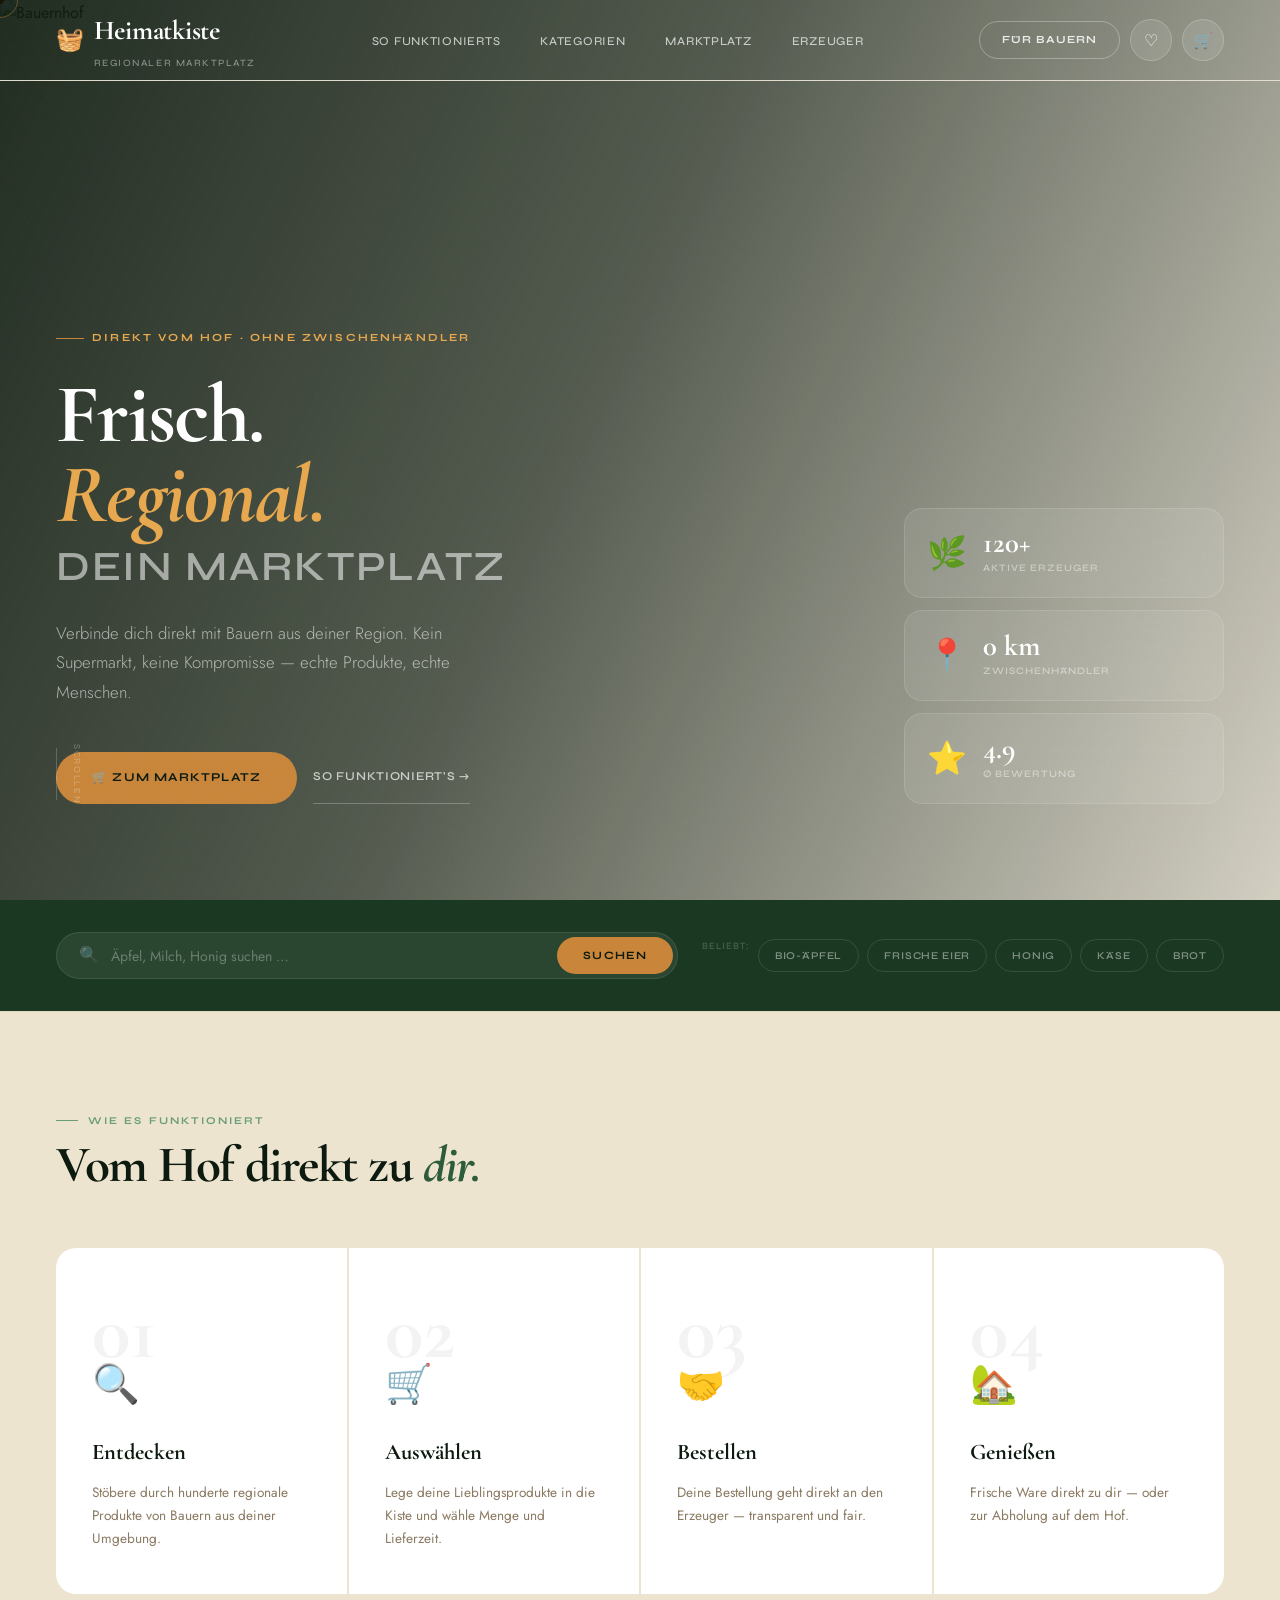
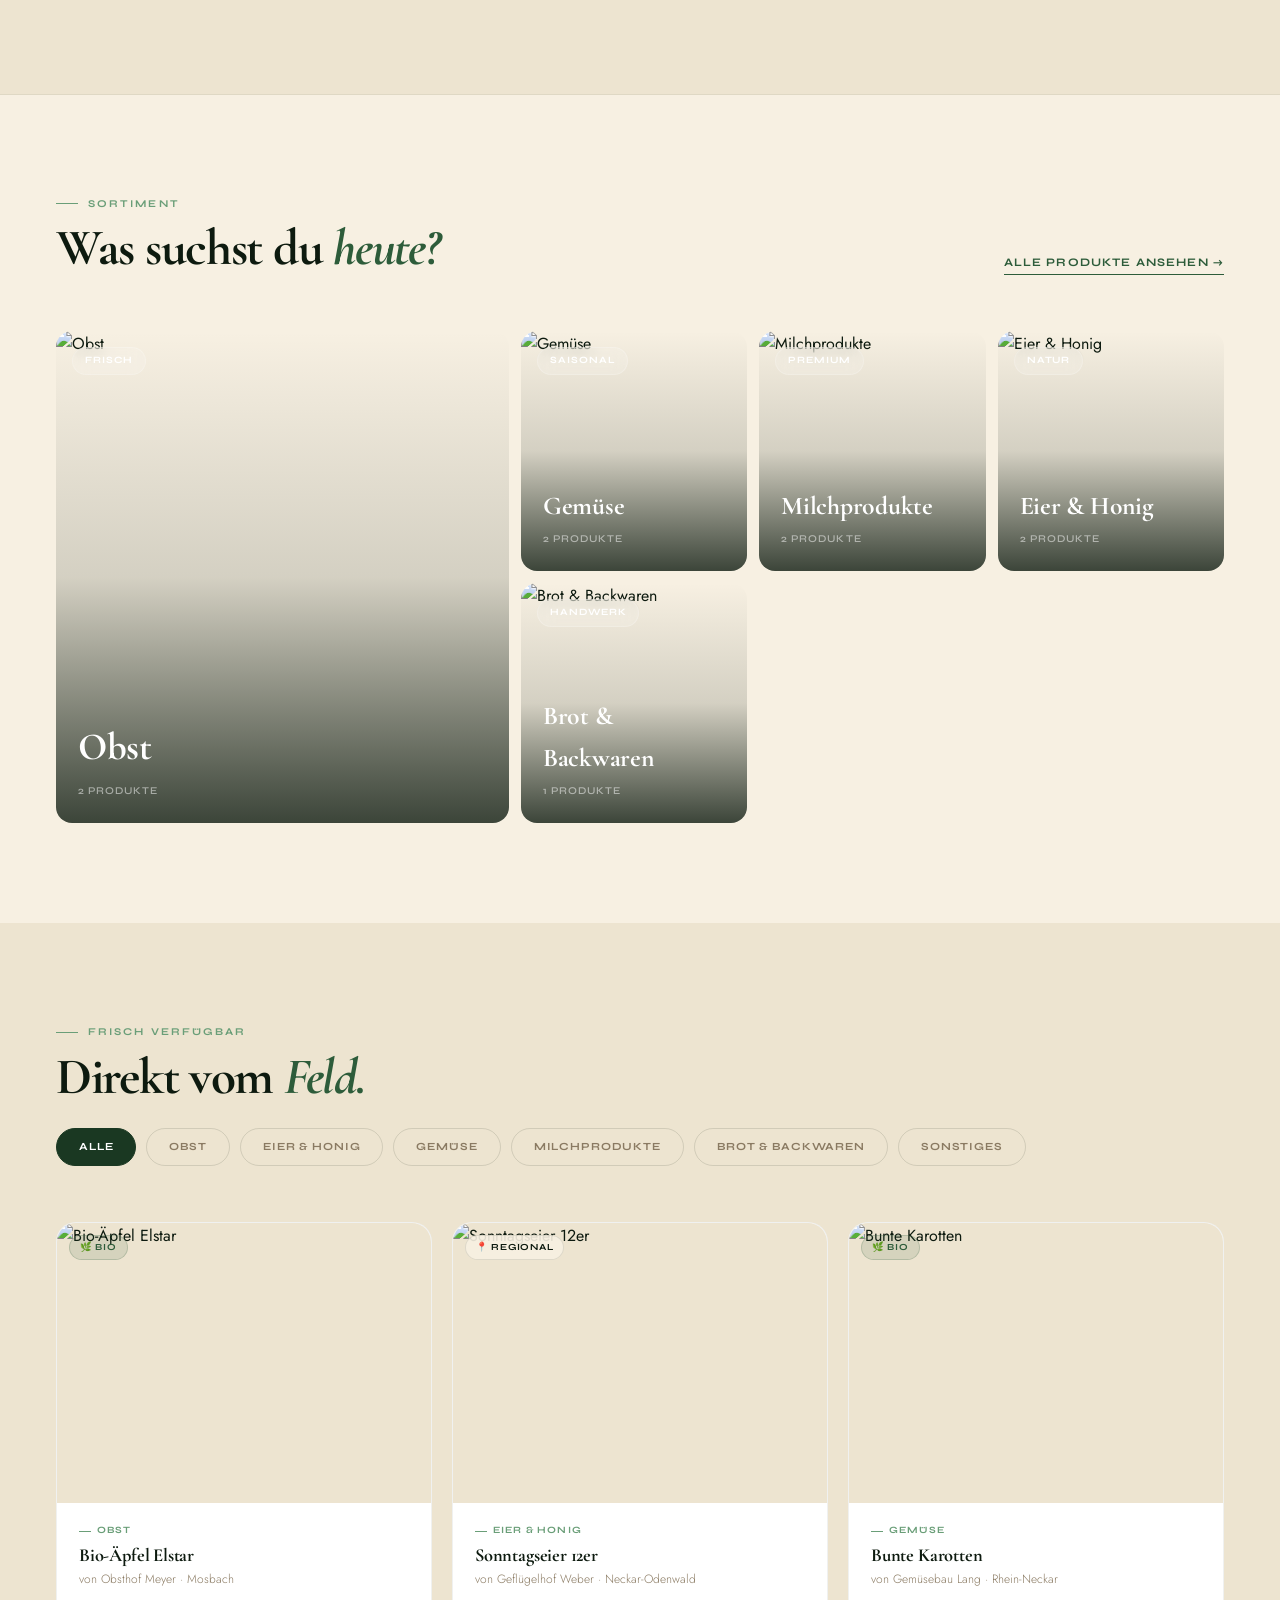
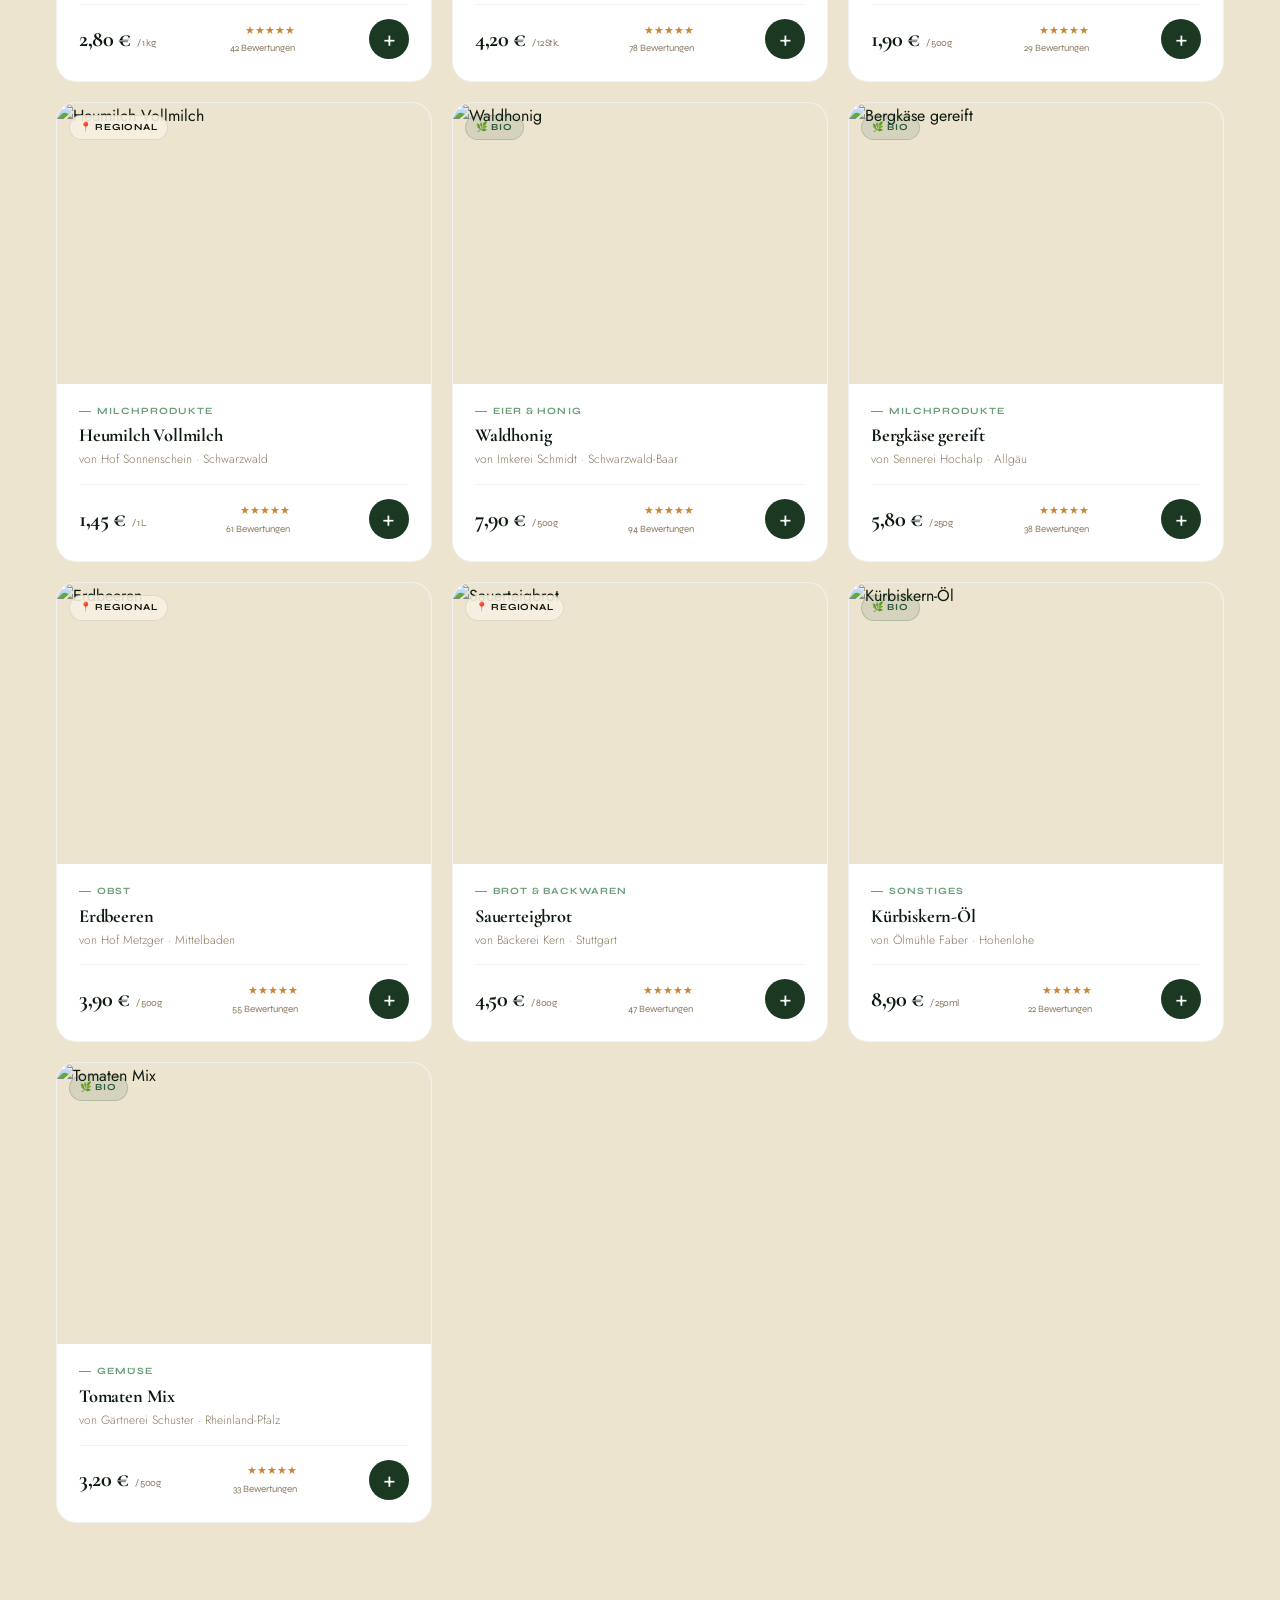
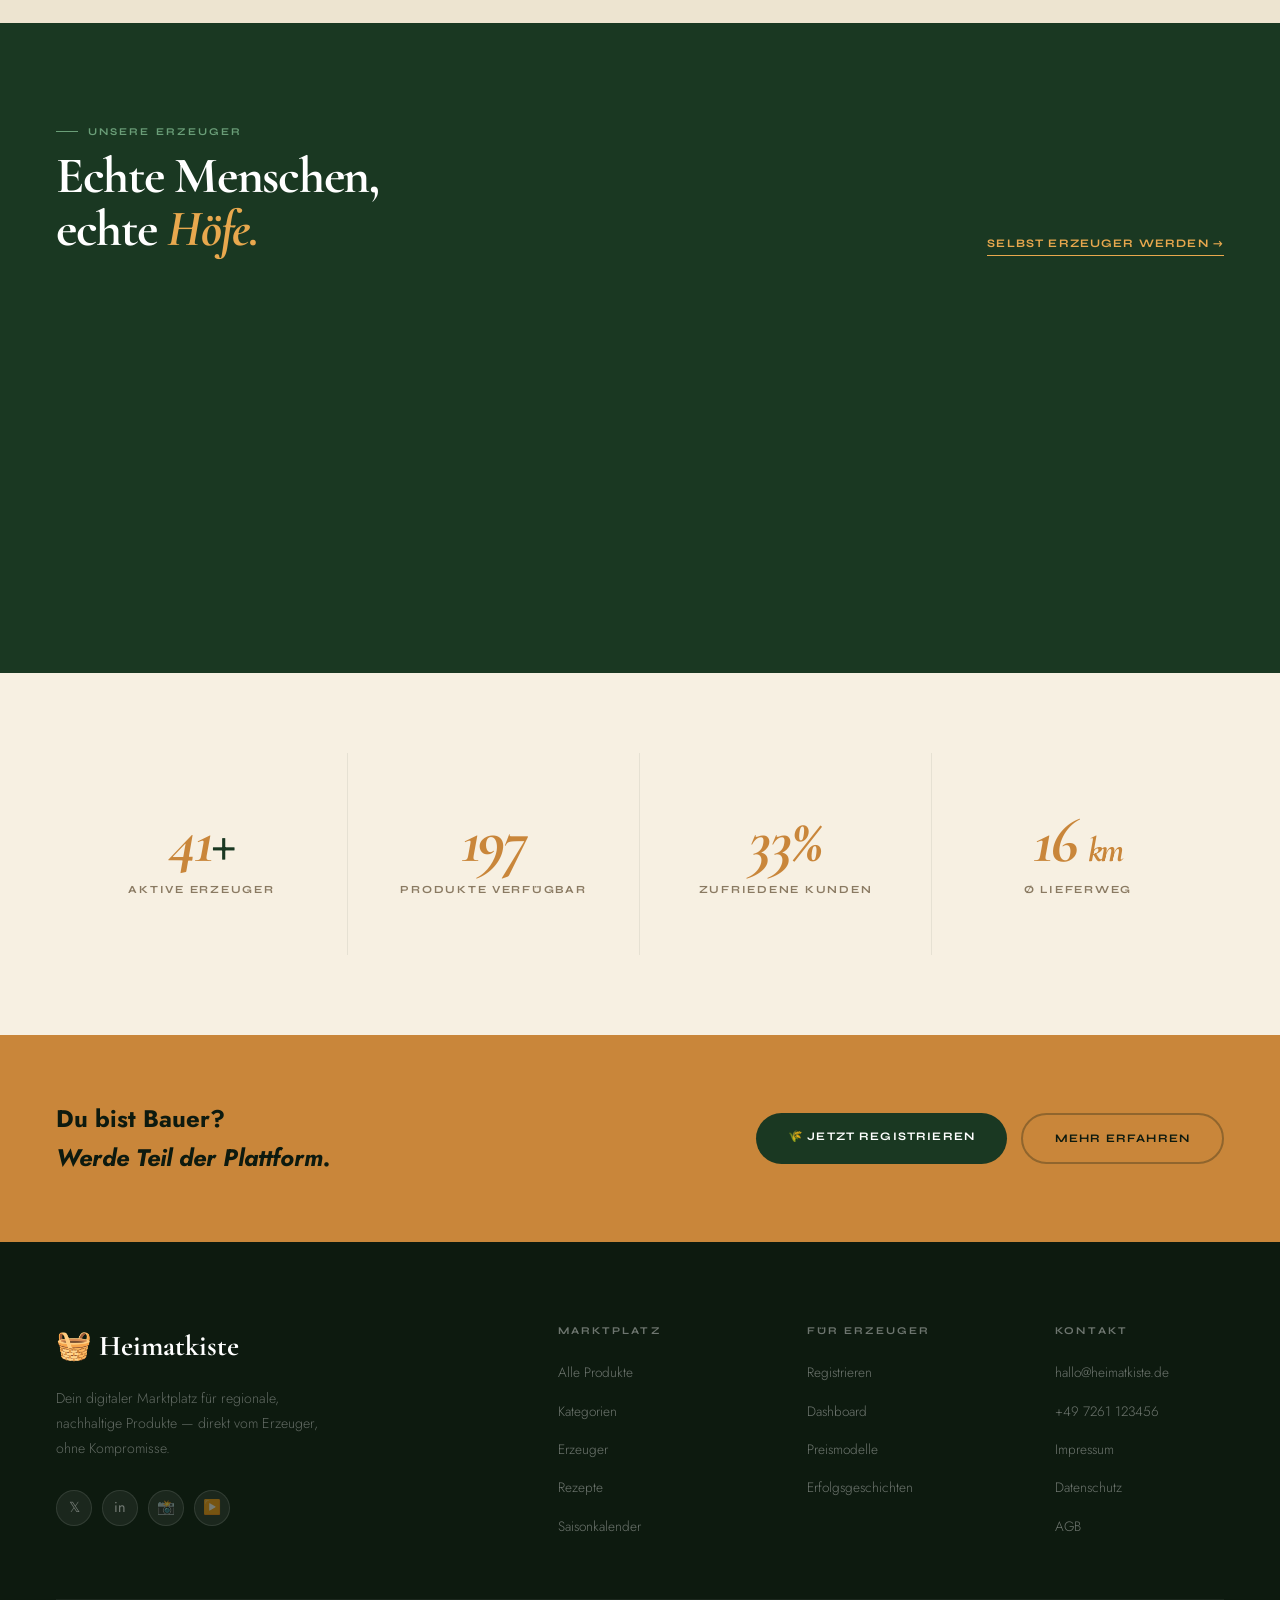
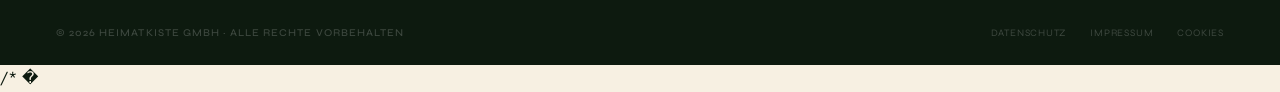
==== commit f35fd6cf: "Update index.html" ====
--- a/index.html
+++ b/index.html
@@ -3,839 +3,868 @@
 <head>
 <meta charset="UTF-8">
 <meta name="viewport" content="width=device-width, initial-scale=1.0">
-<title>Heimatkiste | Regionaler Marktplatz</title>
+<title>Heimatkiste — Dein regionaler Marktplatz</title>
 <link rel="preconnect" href="https://fonts.googleapis.com">
-<link href="https://fonts.googleapis.com/css2?family=Fraunces:ital,opsz,wght@0,9..144,300;0,9..144,700;0,9..144,900;1,9..144,400;1,9..144,700&family=Instrument+Sans:wght@300;400;500;600&display=swap" rel="stylesheet">
+<link href="https://fonts.googleapis.com/css2?family=Cormorant+Garamond:ital,wght@0,400;0,600;0,700;1,400;1,600;1,700&family=Syne:wght@400;500;600;700;800&family=Jost:wght@300;400;500&display=swap" rel="stylesheet">
 <style>
+/* ═══════════════════════════════════════════
+   HEIMATKISTE — PREMIUM MARKTPLATZ
+   Fonts: Cormorant Garamond + Syne + Jost
+   Theme: Forest Editorial
+═══════════════════════════════════════════ */
 :root {
-  --soil:#2c1a0e;--bark:#3d2b1a;--moss:#3a5a2a;--moss2:#4e7a3a;
-  --sage:#7a9e6a;--straw:#f0e4c8;--cream:#faf6ed;--paper:#f5efe0;
-  --wheat:#d4a853;--rust:#b85c38;--chalk:#8a7a66;
-  --serif:'Fraunces',Georgia,serif;--sans:'Instrument Sans',sans-serif;
-  --r:cubic-bezier(0.16,1,0.3,1);
+  --ink:#0d1a0f; --forest:#1a3822; --leaf:#2d5c3a; --moss:#3d6b47;
+  --sage:#6a9e78; --mint:#c4dbc9; --amber:#c9863a; --amber2:#e8a84e;
+  --cream:#f7f0e2; --parch:#ede4d0; --wheat:#d6c5a0; --chalk:#8a7a62;
+  --rust:#b84c2a; --white:#fffdf8;
+  --display:'Cormorant Garamond',Georgia,serif;
+  --ui:'Syne',sans-serif; --body:'Jost',sans-serif;
+  --ease:cubic-bezier(0.16,1,0.3,1);
 }
 *,*::before,*::after{box-sizing:border-box;margin:0;padding:0;}
-html{scroll-behavior:smooth;}
-body{background:var(--cream);color:var(--soil);font-family:var(--sans);font-weight:400;line-height:1.65;overflow-x:hidden;}
-img{display:block;max-width:100%;}a{text-decoration:none;color:inherit;}ul{list-style:none;}button{cursor:pointer;border:none;font-family:inherit;}
-
-/* ══ HEADER ══ */
-header{position:fixed;top:0;left:0;right:0;z-index:200;transition:background .5s,box-shadow .5s;}
-header.scrolled{background:rgba(250,246,237,.96);backdrop-filter:blur(16px);box-shadow:0 1px 0 rgba(44,26,14,.08);}
-.nav-inner{max-width:1340px;margin:0 auto;display:flex;align-items:center;justify-content:space-between;padding:0 48px;height:76px;gap:32px;}
-.logo{font-family:var(--serif);font-size:1.55rem;font-weight:900;color:white;display:flex;align-items:center;gap:8px;letter-spacing:-.02em;transition:color .4s;}
-header.scrolled .logo{color:var(--soil);}
-nav ul{display:flex;gap:36px;}
-nav a{font-size:.82rem;font-weight:500;letter-spacing:.02em;color:rgba(255,255,255,.75);transition:color .3s;position:relative;}
-header.scrolled nav a{color:var(--chalk);}
-nav a::after{content:'';position:absolute;bottom:-3px;left:0;width:0;height:1.5px;background:var(--moss);transition:width .3s var(--r);}
-nav a:hover{color:white;}header.scrolled nav a:hover{color:var(--soil);}nav a:hover::after{width:100%;}
-.nav-right{display:flex;align-items:center;gap:12px;}
-.btn-farmer{font-size:.75rem;font-weight:600;letter-spacing:.05em;text-transform:uppercase;color:rgba(255,255,255,.85);border:1.5px solid rgba(255,255,255,.3);padding:9px 20px;border-radius:100px;transition:all .3s;background:transparent;}
-header.scrolled .btn-farmer{color:var(--moss);border-color:rgba(58,90,42,.35);}
-.btn-farmer:hover{background:white;color:var(--moss);}header.scrolled .btn-farmer:hover{background:var(--moss);color:white;border-color:var(--moss);}
-.icon-btn{width:40px;height:40px;border-radius:50%;background:rgba(255,255,255,.1);border:1.5px solid rgba(255,255,255,.25);display:flex;align-items:center;justify-content:center;font-size:1.1rem;color:white;transition:background .2s,border-color .2s;position:relative;cursor:pointer;}
-header.scrolled .icon-btn{background:transparent;border-color:rgba(44,26,14,.1);color:var(--soil);}
-.icon-btn:hover{background:rgba(255,255,255,.2);}header.scrolled .icon-btn:hover{background:var(--straw);}
-.badge{position:absolute;top:-5px;right:-5px;width:18px;height:18px;border-radius:50%;background:var(--rust);color:white;font-size:.62rem;font-weight:700;display:flex;align-items:center;justify-content:center;opacity:0;transform:scale(0);transition:opacity .2s,transform .2s var(--r);}
-.badge.show{opacity:1;transform:scale(1);}
-
-/* ══ CINEMATIC HERO ══ */
-.hero{position:relative;height:100vh;min-height:700px;overflow:hidden;display:flex;flex-direction:column;justify-content:flex-end;}
-.hero-bg{position:absolute;inset:0;z-index:0;}
-.hero-bg img{width:100%;height:100%;object-fit:cover;transform:scale(1.08);animation:heroZoom 14s ease-out forwards;}
-@keyframes heroZoom{to{transform:scale(1);}}
-.hero-bg::after{content:'';position:absolute;inset:0;background:linear-gradient(to bottom,rgba(20,10,4,.15) 0%,rgba(20,10,4,.05) 30%,rgba(20,10,4,.48) 65%,rgba(20,10,4,.88) 100%);}
-.hero-bg::before{content:'';position:absolute;inset:0;z-index:1;opacity:.035;background-image:url("data:image/svg+xml,%3Csvg xmlns='http://www.w3.org/2000/svg' width='300' height='300'%3E%3Cfilter id='n'%3E%3CfeTurbulence type='fractalNoise' baseFrequency='.75' numOctaves='4' stitchTiles='stitch'/%3E%3C/filter%3E%3Crect width='300' height='300' filter='url(%23n)'/%3E%3C/svg%3E");background-size:180px;pointer-events:none;}
-.hero-content{position:relative;z-index:2;padding:0 80px 78px;max-width:1340px;margin:0 auto;width:100%;}
-.hero-eyebrow{display:inline-flex;align-items:center;gap:8px;font-size:.72rem;font-weight:600;letter-spacing:.14em;text-transform:uppercase;color:var(--wheat);margin-bottom:28px;animation:fadeUp .9s .25s var(--r) both;}
-.hero-dot{width:6px;height:6px;border-radius:50%;background:var(--wheat);animation:pulse 2s infinite;}
-@keyframes pulse{0%,100%{opacity:1}50%{opacity:.3}}
-.hero h1{font-family:var(--serif);font-weight:900;font-size:clamp(4rem,7vw,7.4rem);line-height:.94;letter-spacing:-.04em;color:white;margin-bottom:28px;animation:fadeUp .9s .4s var(--r) both;}
-.hero h1 em{font-style:italic;color:var(--wheat);display:block;}
-.hero-sub{font-size:1.05rem;color:rgba(255,255,255,.68);line-height:1.7;max-width:480px;margin-bottom:44px;animation:fadeUp .9s .55s var(--r) both;font-weight:300;}
-.hero-actions{display:flex;align-items:center;gap:20px;animation:fadeUp .9s .7s var(--r) both;flex-wrap:wrap;}
-.btn-hero-primary{background:var(--wheat);color:var(--soil);font-weight:700;font-size:.88rem;letter-spacing:.03em;padding:16px 36px;border-radius:100px;transition:all .3s var(--r);display:inline-flex;align-items:center;gap:8px;}
-.btn-hero-primary:hover{background:#e8c05e;transform:translateY(-3px);box-shadow:0 16px 40px rgba(212,168,83,.35);}
-.btn-hero-ghost{color:rgba(255,255,255,.8);font-weight:500;font-size:.88rem;display:inline-flex;align-items:center;gap:8px;border-bottom:1px solid rgba(255,255,255,.28);padding-bottom:2px;transition:all .2s;}
-.btn-hero-ghost:hover{color:white;border-color:white;}
-.hero-trust{position:absolute;z-index:2;bottom:0;left:0;right:0;background:rgba(12,5,1,.58);backdrop-filter:blur(14px);border-top:1px solid rgba(255,255,255,.07);animation:fadeUp .9s .85s var(--r) both;}
-.hero-trust-inner{max-width:1340px;margin:0 auto;padding:0 80px;display:flex;align-items:center;height:70px;}
-.trust-item{display:flex;align-items:center;gap:12px;flex:1;justify-content:center;border-right:1px solid rgba(255,255,255,.07);}
-.trust-item:last-child{border-right:none;}
-.trust-icon{font-size:1.4rem;}
-.trust-text strong{display:block;font-size:.82rem;font-weight:600;color:white;line-height:1.2;}
-.trust-text span{font-size:.68rem;color:rgba(255,255,255,.4);}
-.scroll-hint{position:absolute;right:80px;bottom:100px;z-index:2;display:flex;flex-direction:column;align-items:center;gap:8px;animation:fadeUp .9s 1.05s var(--r) both;}
-.scroll-hint span{font-size:.6rem;letter-spacing:.14em;text-transform:uppercase;color:rgba(255,255,255,.35);writing-mode:vertical-rl;}
-.scroll-line{width:1px;height:52px;background:linear-gradient(to bottom,rgba(255,255,255,.3),transparent);animation:scrollPulse 2s ease-in-out infinite;}
-@keyframes scrollPulse{0%,100%{transform:scaleY(1);opacity:.5}50%{transform:scaleY(.5);opacity:1}}
-@keyframes fadeUp{from{opacity:0;transform:translateY(24px)}to{opacity:1;transform:translateY(0)}}
-
-/* ══ SEARCH ══ */
-#search-section{background:var(--soil);padding:28px 48px;}
-.search-inner{max-width:780px;margin:0 auto;}
-.search-wrap{display:flex;align-items:center;background:rgba(240,228,200,.1);border:1.5px solid rgba(240,228,200,.2);border-radius:100px;padding:6px 6px 6px 24px;gap:10px;transition:all .2s;}
-.search-wrap:focus-within{border-color:rgba(240,228,200,.5);background:rgba(240,228,200,.15);}
-.search-wrap input{flex:1;background:none;border:none;outline:none;font-family:var(--sans);font-size:.9rem;color:var(--straw);}
-.search-wrap input::placeholder{color:rgba(240,228,200,.4);}
-.search-icon{font-size:1rem;color:rgba(240,228,200,.45);}
-.search-btn{background:var(--wheat);color:var(--soil);font-weight:600;font-size:.82rem;padding:11px 26px;border-radius:100px;border:none;cursor:pointer;transition:all .2s;}
-.search-btn:hover{background:#e8b85e;}
-.search-tags{display:flex;gap:8px;margin-top:12px;flex-wrap:wrap;align-items:center;}
-.search-tags > span{font-size:.7rem;color:rgba(240,228,200,.38);}
-.search-tag{font-size:.7rem;color:rgba(240,228,200,.5);cursor:pointer;padding:4px 12px;border-radius:100px;border:1px solid rgba(240,228,200,.14);transition:all .2s;}
-.search-tag:hover{color:var(--straw);border-color:rgba(240,228,200,.4);background:rgba(240,228,200,.06);}
-
-/* ══ SHARED ══ */
-section{position:relative;z-index:1;}
-.sec-label{font-size:.68rem;font-weight:600;letter-spacing:.18em;text-transform:uppercase;color:var(--sage);margin-bottom:12px;}
-.sec-title{font-family:var(--serif);font-weight:900;font-size:clamp(2rem,3.5vw,3.2rem);line-height:1.1;letter-spacing:-.025em;color:var(--soil);}
-.reveal{opacity:0;transform:translateY(28px);transition:opacity .8s var(--r),transform .8s var(--r);}
+html{scroll-behavior:smooth;font-size:16px;}
+body{background:var(--cream);color:var(--ink);font-family:var(--body);font-weight:400;line-height:1.65;overflow-x:hidden;}
+img{display:block;max-width:100%;}a{text-decoration:none;color:inherit;}ul{list-style:none;}
+button{cursor:pointer;border:none;font-family:inherit;background:none;}
+
+/* noise grain */
+body::before{content:'';position:fixed;inset:0;z-index:9999;pointer-events:none;
+  opacity:.028;background-image:url("data:image/svg+xml,%3Csvg xmlns='http://www.w3.org/2000/svg' width='200' height='200'%3E%3Cfilter id='n'%3E%3CfeTurbulence type='fractalNoise' baseFrequency='0.9' numOctaves='4' stitchTiles='stitch'/%3E%3C/filter%3E%3Crect width='200' height='200' filter='url(%23n)'/%3E%3C/svg%3E");background-size:150px;}
+
+/* ═══ CUSTOM CURSOR ═══ */
+.cursor{width:8px;height:8px;border-radius:50%;background:var(--amber);position:fixed;pointer-events:none;z-index:10000;transform:translate(-50%,-50%);transition:transform .1s;mix-blend-mode:multiply;}
+.cursor-ring{width:36px;height:36px;border-radius:50%;border:1.5px solid rgba(201,134,58,.4);position:fixed;pointer-events:none;z-index:9999;transform:translate(-50%,-50%);transition:transform .18s var(--ease),width .25s,height .25s,opacity .25s;}
+body:hover .cursor{opacity:1;}
+.cursor.click{transform:translate(-50%,-50%) scale(2);}
+.cursor-ring.hover{width:56px;height:56px;border-color:rgba(201,134,58,.6);}
+
+/* ═══ HEADER ═══ */
+header{position:fixed;top:0;left:0;right:0;z-index:500;transition:all .5s var(--ease);}
+header.solid{background:rgba(247,240,226,.97);backdrop-filter:blur(20px);border-bottom:1px solid rgba(13,26,15,.07);box-shadow:0 2px 32px rgba(13,26,15,.04);}
+.nav{max-width:1400px;margin:0 auto;padding:0 56px;height:80px;display:flex;align-items:center;justify-content:space-between;gap:32px;}
+.logo{font-family:var(--display);font-size:1.7rem;font-weight:700;letter-spacing:-.01em;color:white;transition:color .4s;display:flex;align-items:center;gap:10px;}
+.logo-icon{font-size:1.4rem;}
+header.solid .logo{color:var(--ink);}
+.logo-tagline{font-family:var(--ui);font-size:.6rem;font-weight:500;letter-spacing:.16em;text-transform:uppercase;color:rgba(255,255,255,.45);margin-top:2px;transition:color .4s;}
+header.solid .logo-tagline{color:var(--chalk);}
+nav ul{display:flex;gap:40px;}
+nav a{font-family:var(--ui);font-size:.75rem;font-weight:500;letter-spacing:.06em;text-transform:uppercase;color:rgba(255,255,255,.7);transition:color .3s;position:relative;}
+nav a::after{content:'';position:absolute;bottom:-4px;left:0;width:0;height:1px;background:var(--amber);transition:width .3s var(--ease);}
+nav a:hover{color:white;}header.solid nav a{color:var(--chalk);}header.solid nav a:hover{color:var(--ink);}
+nav a:hover::after{width:100%;}
+.nav-actions{display:flex;align-items:center;gap:10px;}
+/* hamburger */
+.ham{display:none;flex-direction:column;gap:5px;cursor:pointer;padding:4px;border-radius:6px;background:none;border:none;order:3;}
+.ham span{display:block;width:22px;height:2px;background:white;border-radius:2px;transition:all .3s var(--ease);}
+header.solid .ham span{background:var(--ink);}
+.ham.on span:nth-child(1){transform:translateY(7px) rotate(45deg);}
+.ham.on span:nth-child(2){opacity:0;transform:scaleX(0);}
+.ham.on span:nth-child(3){transform:translateY(-7px) rotate(-45deg);}
+.mobile-nav{position:fixed;top:80px;left:0;right:0;background:rgba(247,240,226,.98);backdrop-filter:blur(20px);border-bottom:1px solid rgba(13,26,15,.07);z-index:499;max-height:0;overflow:hidden;transition:max-height .4s var(--ease);}
+.mobile-nav.on{max-height:400px;}
+.mobile-nav-inner{padding:12px 0 20px;}
+.mobile-nav a{display:block;font-family:var(--ui);font-size:.78rem;font-weight:600;letter-spacing:.06em;text-transform:uppercase;color:var(--chalk);padding:13px 24px;border-bottom:1px solid rgba(13,26,15,.04);transition:color .2s,background .2s;}
+.mobile-nav a:last-of-type{border-bottom:none;}
+.mobile-nav a:hover{color:var(--ink);background:rgba(13,26,15,.03);}
+.mobile-nav .mob-farmer{display:block;margin:14px 20px 0;background:var(--forest);color:white;font-family:var(--ui);font-size:.72rem;font-weight:700;letter-spacing:.1em;text-transform:uppercase;padding:13px 22px;border-radius:100px;text-align:center;}
+.nav-btn-farmer{font-family:var(--ui);font-size:.68rem;font-weight:700;letter-spacing:.1em;text-transform:uppercase;padding:9px 22px;border-radius:100px;border:1.5px solid rgba(255,255,255,.3);color:rgba(255,255,255,.85);transition:all .25s;}
+.nav-btn-farmer:hover{background:var(--amber);border-color:var(--amber);color:white;}
+header.solid .nav-btn-farmer{border-color:rgba(13,26,15,.18);color:var(--leaf);}
+header.solid .nav-btn-farmer:hover{background:var(--leaf);border-color:var(--leaf);color:white;}
+.nav-icon{width:42px;height:42px;border-radius:50%;background:rgba(255,255,255,.1);border:1.5px solid rgba(255,255,255,.2);display:flex;align-items:center;justify-content:center;color:white;font-size:1rem;position:relative;transition:all .2s;}
+.nav-icon:hover{background:rgba(255,255,255,.2);}
+header.solid .nav-icon{background:transparent;border-color:rgba(13,26,15,.12);color:var(--ink);}
+header.solid .nav-icon:hover{background:var(--parch);}
+.nbadge{position:absolute;top:-4px;right:-4px;width:17px;height:17px;border-radius:50%;background:var(--rust);color:white;font-family:var(--ui);font-size:.58rem;font-weight:700;display:flex;align-items:center;justify-content:center;opacity:0;transform:scale(0);transition:all .25s var(--ease);}
+.nbadge.on{opacity:1;transform:scale(1);}
+
+/* ═══ HERO ═══ */
+.hero{position:relative;height:100vh;min-height:680px;overflow:hidden;display:grid;grid-template-columns:1fr 1fr;align-items:end;}
+.hero-media{position:absolute;inset:0;z-index:0;}
+.hero-media img{width:100%;height:100%;object-fit:cover;transform:scale(1.1);animation:hzoom 18s ease-out forwards;}
+@keyframes hzoom{to{transform:scale(1);}}
+.hero-media::after{content:'';position:absolute;inset:0;background:linear-gradient(115deg,rgba(13,26,15,.92) 0%,rgba(13,26,15,.7) 45%,rgba(13,26,15,.15) 100%);}
+.hero-left{position:relative;z-index:2;padding:0 56px 96px;padding-top:120px;}
+.hero-label{font-family:var(--ui);font-size:.68rem;font-weight:700;letter-spacing:.2em;text-transform:uppercase;color:var(--amber2);display:inline-flex;align-items:center;gap:8px;margin-bottom:28px;animation:fadeUp 1s .3s var(--ease) both;}
+.hero-label::before{content:'';width:28px;height:1px;background:var(--amber);display:block;}
+.hero h1{font-family:var(--display);font-size:clamp(3.8rem,6.5vw,7rem);font-weight:700;line-height:.96;letter-spacing:-.02em;color:white;margin-bottom:32px;animation:fadeUp 1s .5s var(--ease) both;}
+.hero h1 .line2{font-style:italic;color:var(--amber2);display:block;}
+.hero h1 .line3{display:block;font-size:.5em;font-style:normal;font-weight:600;letter-spacing:.04em;color:rgba(255,255,255,.55);font-family:var(--ui);margin-top:12px;text-transform:uppercase;}
+.hero-desc{font-size:1.05rem;color:rgba(255,255,255,.6);font-weight:300;line-height:1.75;max-width:440px;margin-bottom:44px;animation:fadeUp 1s .65s var(--ease) both;}
+.hero-cta{display:flex;gap:16px;align-items:center;animation:fadeUp 1s .8s var(--ease) both;flex-wrap:wrap;}
+.cta-primary{background:var(--amber);color:var(--ink);font-family:var(--ui);font-size:.75rem;font-weight:700;letter-spacing:.1em;text-transform:uppercase;padding:16px 36px;border-radius:100px;transition:all .3s var(--ease);display:inline-flex;align-items:center;gap:10px;}
+.cta-primary:hover{background:var(--amber2);transform:translateY(-3px);box-shadow:0 20px 48px rgba(201,134,58,.4);}
+.cta-ghost{color:rgba(255,255,255,.7);font-family:var(--ui);font-size:.75rem;font-weight:600;letter-spacing:.06em;text-transform:uppercase;display:inline-flex;align-items:center;gap:8px;padding:16px 0;border-bottom:1px solid rgba(255,255,255,.25);transition:all .2s;}
+.cta-ghost:hover{color:white;border-color:rgba(255,255,255,.6);}
+.hero-right{position:relative;z-index:2;padding:0 56px 96px;display:flex;align-items:flex-end;justify-content:flex-end;animation:fadeUp 1s .5s var(--ease) both;}
+.hero-card-stack{display:flex;flex-direction:column;gap:12px;max-width:320px;width:100%;}
+.hcard{background:rgba(255,255,255,.08);backdrop-filter:blur(16px);border:1px solid rgba(255,255,255,.12);border-radius:18px;padding:18px 22px;display:flex;align-items:center;gap:16px;animation:slideLeft 1s var(--ease) both;}
+.hcard:nth-child(2){animation-delay:.15s;}.hcard:nth-child(3){animation-delay:.3s;}
+@keyframes slideLeft{from{opacity:0;transform:translateX(40px)}to{opacity:1;transform:translateX(0)}}
+.hcard-icon{font-size:2rem;flex-shrink:0;}
+.hcard-val{font-family:var(--display);font-size:1.8rem;font-weight:700;color:white;line-height:1;}
+.hcard-sub{font-family:var(--ui);font-size:.62rem;font-weight:600;letter-spacing:.1em;text-transform:uppercase;color:rgba(255,255,255,.45);margin-top:2px;}
+
+/* hero scroll hint */
+.hero-scroll{position:absolute;z-index:2;bottom:96px;left:56px;display:flex;align-items:center;gap:12px;animation:fadeUp 1s 1.2s var(--ease) both;}
+.scroll-track{width:1px;height:52px;background:rgba(255,255,255,.2);position:relative;overflow:hidden;}
+.scroll-track::after{content:'';position:absolute;top:-100%;left:0;width:100%;height:50%;background:var(--amber);animation:scrollTrack 2s ease-in-out infinite;}
+@keyframes scrollTrack{0%{top:-100%}100%{top:200%}}
+.scroll-label{font-family:var(--ui);font-size:.58rem;letter-spacing:.18em;text-transform:uppercase;color:rgba(255,255,255,.3);writing-mode:vertical-rl;}
+
+@keyframes fadeUp{from{opacity:0;transform:translateY(28px)}to{opacity:1;transform:translateY(0)}}
+
+/* ═══ SEARCH BAR ═══ */
+.search-band{background:var(--forest);padding:0 56px;}
+.search-band-inner{max-width:1400px;margin:0 auto;padding:32px 0;display:flex;align-items:center;gap:24px;flex-wrap:wrap;}
+.search-box{flex:1;min-width:280px;display:flex;align-items:center;background:rgba(255,255,255,.07);border:1px solid rgba(255,255,255,.1);border-radius:100px;padding:4px 4px 4px 22px;gap:12px;transition:all .2s;}
+.search-box:focus-within{background:rgba(255,255,255,.12);border-color:rgba(201,134,58,.5);}
+.search-box input{flex:1;background:none;border:none;outline:none;font-family:var(--body);font-size:.88rem;color:white;}
+.search-box input::placeholder{color:rgba(255,255,255,.3);}
+.search-box span{font-size:1rem;color:rgba(255,255,255,.35);}
+.search-go{background:var(--amber);color:var(--ink);font-family:var(--ui);font-size:.7rem;font-weight:700;letter-spacing:.1em;text-transform:uppercase;padding:12px 26px;border-radius:100px;transition:all .2s;}
+.search-go:hover{background:var(--amber2);}
+.search-filters{display:flex;gap:8px;flex-wrap:wrap;}
+.sf{font-family:var(--ui);font-size:.65rem;font-weight:600;letter-spacing:.08em;text-transform:uppercase;padding:7px 16px;border-radius:100px;border:1px solid rgba(255,255,255,.12);color:rgba(255,255,255,.45);cursor:pointer;transition:all .2s;}
+.sf:hover{border-color:var(--amber);color:var(--amber);}
+
+/* ═══ SECTION COMMON ═══ */
+.section{padding:100px 56px;}
+.section-inner{max-width:1400px;margin:0 auto;}
+.sec-hed{display:flex;justify-content:space-between;align-items:flex-end;margin-bottom:56px;flex-wrap:wrap;gap:24px;}
+.sec-left .sec-eyebrow{font-family:var(--ui);font-size:.65rem;font-weight:700;letter-spacing:.2em;text-transform:uppercase;color:var(--sage);margin-bottom:10px;display:flex;align-items:center;gap:10px;}
+.sec-left .sec-eyebrow::before{content:'';width:22px;height:1px;background:var(--sage);}
+.sec-left h2{font-family:var(--display);font-size:clamp(2.2rem,4vw,3.6rem);font-weight:700;line-height:1.04;letter-spacing:-.025em;color:var(--ink);}
+.sec-left h2 em{font-style:italic;color:var(--leaf);}
+.sec-link{font-family:var(--ui);font-size:.72rem;font-weight:700;letter-spacing:.1em;text-transform:uppercase;color:var(--leaf);display:inline-flex;align-items:center;gap:8px;border-bottom:1px solid currentColor;padding-bottom:2px;transition:gap .2s;}
+.sec-link:hover{gap:14px;}
+
+/* ═══ HOW IT WORKS ═══ */
+#how{background:var(--parch);border-top:1px solid rgba(13,26,15,.06);border-bottom:1px solid rgba(13,26,15,.06);}
+.steps{display:grid;grid-template-columns:repeat(4,1fr);gap:2px;margin-top:56px;}
+.step{background:white;padding:44px 36px;position:relative;overflow:hidden;transition:all .3s var(--ease);}
+.step:hover{background:var(--forest);transform:translateY(-4px);box-shadow:0 24px 56px rgba(13,26,15,.18);}
+.step:first-child{border-radius:20px 0 0 20px;}
+.step:last-child{border-radius:0 20px 20px 0;}
+.step-num{font-family:var(--display);font-size:5rem;font-weight:700;color:rgba(13,26,15,.05);line-height:1;margin-bottom:-20px;transition:color .3s;}
+.step:hover .step-num{color:rgba(255,255,255,.08);}
+.step-icon{font-size:2.4rem;margin-bottom:18px;}
+.step h3{font-family:var(--display);font-size:1.4rem;font-weight:700;color:var(--ink);margin-bottom:10px;transition:color .3s;}
+.step:hover h3{color:white;}
+.step p{font-size:.85rem;color:var(--chalk);line-height:1.7;transition:color .3s;}
+.step:hover p{color:rgba(255,255,255,.6);}
+.step-arrow{position:absolute;top:44px;right:36px;font-size:1.2rem;color:var(--mint);opacity:0;transform:translate(-8px,8px);transition:all .3s;}
+.step:hover .step-arrow{opacity:1;transform:translate(0,0);}
+
+/* ═══ CATEGORIES ═══ */
+#kategorien{background:var(--cream);}
+.cat-grid{display:grid;grid-template-columns:2fr 1fr 1fr 1fr;grid-template-rows:240px 240px;gap:12px;}
+.cat-item{border-radius:16px;overflow:hidden;position:relative;cursor:pointer;}
+.cat-item:first-child{grid-row:1/3;}
+.cat-img{width:100%;height:100%;object-fit:cover;transition:transform .7s var(--ease);}
+.cat-item:hover .cat-img{transform:scale(1.06);}
+.cat-over{position:absolute;inset:0;background:linear-gradient(to top,rgba(13,26,15,.8) 0%,rgba(13,26,15,.15) 50%,transparent 100%);transition:opacity .3s;}
+.cat-item:hover .cat-over{opacity:.9;}
+.cat-body{position:absolute;bottom:0;left:0;right:0;padding:24px 22px;}
+.cat-body h3{font-family:var(--display);font-size:1.6rem;font-weight:700;color:white;letter-spacing:-.01em;margin-bottom:3px;}
+.cat-item:first-child .cat-body h3{font-size:2.4rem;}
+.cat-count{font-family:var(--ui);font-size:.65rem;font-weight:600;letter-spacing:.1em;text-transform:uppercase;color:rgba(255,255,255,.5);transition:color .3s;}
+.cat-item:hover .cat-count{color:var(--amber2);}
+.cat-tag{position:absolute;top:16px;left:16px;font-family:var(--ui);font-size:.6rem;font-weight:700;letter-spacing:.1em;text-transform:uppercase;background:rgba(255,255,255,.15);backdrop-filter:blur(8px);color:white;padding:5px 12px;border-radius:100px;border:1px solid rgba(255,255,255,.2);}
+.cat-arrow{position:absolute;top:16px;right:16px;width:36px;height:36px;border-radius:50%;background:rgba(255,255,255,.15);backdrop-filter:blur(8px);border:1px solid rgba(255,255,255,.2);display:flex;align-items:center;justify-content:center;font-size:.9rem;color:white;opacity:0;transform:translateY(-6px);transition:all .3s var(--ease);}
+.cat-item:hover .cat-arrow{opacity:1;transform:translateY(0);}
+
+/* ═══ PRODUCTS ═══ */
+#produkte{background:var(--parch);}
+.filter-bar{display:flex;align-items:center;gap:10px;flex-wrap:wrap;}
+.ftab{font-family:var(--ui);font-size:.68rem;font-weight:700;letter-spacing:.08em;text-transform:uppercase;padding:9px 22px;border-radius:100px;border:1.5px solid rgba(13,26,15,.12);color:var(--chalk);cursor:pointer;transition:all .2s;}
+.ftab:hover{border-color:var(--leaf);color:var(--leaf);}
+.ftab.on{background:var(--forest);color:white;border-color:var(--forest);}
+.prod-grid{display:grid;grid-template-columns:repeat(auto-fill,minmax(280px,1fr));gap:20px;margin-top:48px;}
+.prod-card{background:white;border-radius:20px;overflow:hidden;border:1px solid rgba(13,26,15,.06);cursor:pointer;transition:all .4s var(--ease);position:relative;}
+.prod-card:hover{transform:translateY(-8px);box-shadow:0 28px 60px rgba(13,26,15,.12);}
+.prod-card-img{position:relative;aspect-ratio:4/3;overflow:hidden;background:var(--parch);}
+.prod-card-img img{width:100%;height:100%;object-fit:cover;transition:transform .7s var(--ease);}
+.prod-card:hover .prod-card-img img{transform:scale(1.07);}
+.prod-badge-group{position:absolute;top:12px;left:12px;display:flex;gap:6px;flex-wrap:wrap;}
+.pbadge{font-family:var(--ui);font-size:.58rem;font-weight:700;letter-spacing:.08em;text-transform:uppercase;padding:4px 10px;border-radius:100px;}
+.pbadge.bio{background:rgba(45,92,58,.12);color:var(--leaf);border:1px solid rgba(45,92,58,.2);}
+.pbadge.reg{background:rgba(247,240,226,.9);color:var(--ink);border:1px solid rgba(13,26,15,.1);}
+.pbadge.new{background:var(--amber);color:var(--ink);}
+.prod-fav{position:absolute;top:12px;right:12px;width:34px;height:34px;border-radius:50%;background:white;display:flex;align-items:center;justify-content:center;font-size:1rem;color:var(--chalk);box-shadow:0 2px 10px rgba(13,26,15,.1);opacity:0;transition:all .2s;cursor:pointer;}
+.prod-card:hover .prod-fav{opacity:1;}
+.prod-fav.liked,.prod-fav:hover{color:var(--rust);}
+.prod-body{padding:20px 22px 22px;}
+.prod-cat{font-family:var(--ui);font-size:.6rem;font-weight:700;letter-spacing:.12em;text-transform:uppercase;color:var(--sage);margin-bottom:5px;display:flex;align-items:center;gap:6px;}
+.prod-cat::before{content:'';width:12px;height:1px;background:var(--sage);}
+.prod-name{font-family:var(--display);font-size:1.15rem;font-weight:700;letter-spacing:-.01em;color:var(--ink);margin-bottom:4px;line-height:1.2;}
+.prod-farm{font-size:.75rem;color:var(--chalk);margin-bottom:14px;font-weight:300;}
+.prod-meta{display:flex;align-items:center;justify-content:space-between;padding-top:14px;border-top:1px solid rgba(13,26,15,.06);}
+.prod-price{font-family:var(--display);font-size:1.4rem;font-weight:700;letter-spacing:-.02em;color:var(--ink);}
+.prod-unit{font-family:var(--ui);font-size:.62rem;color:var(--chalk);font-weight:400;margin-left:2px;}
+.prod-stars{font-size:.7rem;color:var(--amber);margin-bottom:2px;}
+.prod-rating-row{text-align:right;}
+.prod-rev{font-family:var(--ui);font-size:.6rem;color:var(--chalk);}
+.add-to-cart{width:40px;height:40px;border-radius:50%;background:var(--forest);color:white;display:flex;align-items:center;justify-content:center;font-size:1.3rem;transition:all .25s var(--ease);}
+.add-to-cart:hover{background:var(--leaf);transform:scale(1.12);}
+.add-to-cart:active{transform:scale(.95);}
+.prod-empty{grid-column:1/-1;text-align:center;padding:80px;color:var(--chalk);}
+.prod-empty span{font-size:3.5rem;display:block;margin-bottom:20px;}
+.prod-empty p{font-family:var(--ui);font-size:.85rem;letter-spacing:.05em;text-transform:uppercase;}
+.reveal{opacity:0;transform:translateY(30px);transition:opacity .8s var(--ease),transform .8s var(--ease);}
 .reveal.vis{opacity:1;transform:translateY(0);}
-.d1{transition-delay:.1s!important}.d2{transition-delay:.2s!important}.d3{transition-delay:.3s!important}.d4{transition-delay:.4s!important}
-
-/* ══ HOW IT WORKS ══ */
-#how{background:var(--paper);padding:100px 48px;border-top:1px solid rgba(44,26,14,.06);}
-.how-inner{max-width:1280px;margin:0 auto;}
-.how-head{text-align:center;margin-bottom:64px;}
-.how-head p{color:var(--chalk);margin-top:12px;font-size:.95rem;}
-.how-steps{display:grid;grid-template-columns:repeat(3,1fr);gap:40px;position:relative;}
-.how-steps::before{content:'';position:absolute;top:48px;left:calc(16.67% + 20px);right:calc(16.67% + 20px);height:1.5px;background:linear-gradient(90deg,var(--moss),var(--sage),var(--moss));opacity:.18;z-index:0;}
-.how-step{position:relative;z-index:1;text-align:center;}
-.how-step-num{width:96px;height:96px;border-radius:50%;margin:0 auto 24px;display:flex;align-items:center;justify-content:center;font-size:2.2rem;position:relative;}
-.how-step-num::before{content:'';position:absolute;inset:-6px;border-radius:50%;border:1.5px dashed rgba(58,90,42,.22);animation:spin 24s linear infinite;}
-@keyframes spin{to{transform:rotate(360deg)}}
-.step-bg-1{background:rgba(58,90,42,.08);}
-.step-bg-2{background:rgba(212,168,83,.12);}
-.step-bg-3{background:rgba(184,92,56,.08);}
-.how-step-label{font-size:.62rem;font-weight:700;letter-spacing:.14em;text-transform:uppercase;color:var(--sage);margin-bottom:8px;}
-.how-step h3{font-family:var(--serif);font-weight:700;font-size:1.3rem;letter-spacing:-.015em;color:var(--soil);margin-bottom:10px;}
-.how-step p{font-size:.85rem;color:var(--chalk);line-height:1.7;}
-
-/* ══ CATEGORIES ══ */
-#categories{background:var(--paper);padding:100px 48px;border-top:1px solid rgba(44,26,14,.06);}
-.cats-wrap{max-width:1280px;margin:0 auto;}
-.cats-head{display:flex;justify-content:space-between;align-items:flex-end;margin-bottom:52px;flex-wrap:wrap;gap:16px;}
-.cats-head p{font-size:.88rem;color:var(--chalk);max-width:300px;}
-.cats-grid{display:grid;grid-template-columns:repeat(5,1fr);gap:14px;}
-.cat-card{border-radius:18px;overflow:hidden;position:relative;aspect-ratio:3/4;cursor:pointer;transition:transform .4s var(--r),box-shadow .4s;background:var(--straw);}
-.cat-card:hover{transform:translateY(-6px);box-shadow:0 24px 48px rgba(44,26,14,.15);}
-.cat-img{width:100%;height:100%;object-fit:cover;transition:transform .6s var(--r);}
-.cat-card:hover .cat-img{transform:scale(1.06);}
-.cat-overlay{position:absolute;inset:0;background:linear-gradient(0deg,rgba(44,26,14,.72) 0%,rgba(44,26,14,.1) 60%,transparent 100%);}
-.cat-body{position:absolute;bottom:0;left:0;right:0;padding:22px 18px;}
-.cat-body h3{font-family:var(--serif);font-weight:700;font-size:1.15rem;color:white;margin-bottom:3px;}
-.cat-count{font-size:.68rem;font-weight:500;color:rgba(255,255,255,.65);}
-.cat-arrow{position:absolute;top:14px;right:14px;width:30px;height:30px;border-radius:50%;background:rgba(255,255,255,.15);backdrop-filter:blur(4px);border:1px solid rgba(255,255,255,.25);display:flex;align-items:center;justify-content:center;font-size:.8rem;color:white;opacity:0;transform:translate(4px,-4px);transition:opacity .3s,transform .3s;}
-.cat-card:hover .cat-arrow{opacity:1;transform:translate(0,0);}
-.cat-all{background:var(--moss);display:flex;align-items:center;justify-content:center;flex-direction:column;gap:10px;color:white;aspect-ratio:3/4;border-radius:18px;cursor:pointer;transition:all .3s;}
-.cat-all:hover{background:var(--moss2);transform:translateY(-6px);box-shadow:0 24px 48px rgba(58,90,42,.25);}
-.cat-all-icon{font-size:2rem;}
-.cat-all h3{font-family:var(--serif);font-size:1.15rem;font-weight:700;}
-.cat-all span{font-size:.68rem;opacity:.7;letter-spacing:.06em;}
-
-/* ══ SEASON ══ */
-#season{background:var(--moss);padding:72px 48px;overflow:hidden;position:relative;}
-#season::before{content:'';position:absolute;inset:0;background:url("data:image/svg+xml,%3Csvg xmlns='http://www.w3.org/2000/svg' width='60' height='60'%3E%3Ccircle cx='30' cy='30' r='1.5' fill='rgba(255,255,255,.06)'/%3E%3C/svg%3E");background-size:60px;}
-.season-inner{max-width:1280px;margin:0 auto;}
-.season-head{display:flex;justify-content:space-between;align-items:flex-end;margin-bottom:28px;flex-wrap:wrap;gap:16px;}
-.season-head .sec-label{color:rgba(240,228,200,.6);}
-.season-head .sec-title{color:var(--straw);}
-.season-month-tabs{display:flex;gap:6px;overflow-x:auto;padding-bottom:4px;scrollbar-width:none;}
-.season-month-tabs::-webkit-scrollbar{display:none;}
-.month-tab{flex-shrink:0;font-size:.7rem;font-weight:600;letter-spacing:.04em;padding:7px 14px;border-radius:100px;border:1.5px solid rgba(240,228,200,.2);background:transparent;color:rgba(240,228,200,.55);cursor:pointer;transition:all .2s;}
-.month-tab.active{background:var(--straw);color:var(--moss);border-color:var(--straw);}
-.month-tab:hover:not(.active){border-color:rgba(240,228,200,.5);color:var(--straw);}
-.season-grid{display:flex;gap:12px;flex-wrap:wrap;margin-top:16px;min-height:72px;}
-.season-item{background:rgba(240,228,200,.12);border:1px solid rgba(240,228,200,.2);border-radius:100px;padding:10px 20px;display:flex;align-items:center;gap:10px;animation:fadeUp .5s var(--r) both;}
-.season-item-emoji{font-size:1.3rem;}
-.season-item-name{font-size:.82rem;font-weight:500;color:var(--straw);}
-.season-item-peak{font-size:.62rem;color:rgba(240,228,200,.5);display:block;}
-
-/* ══ PRODUCTS ══ */
-#produkte{padding:100px 48px;background:var(--cream);}
-.prods-wrap{max-width:1280px;margin:0 auto;}
-.prods-head{display:flex;justify-content:space-between;align-items:flex-end;margin-bottom:48px;flex-wrap:wrap;gap:20px;}
-.filter-tabs{display:flex;gap:8px;flex-wrap:wrap;}
-.filter-tab{font-size:.78rem;font-weight:500;padding:8px 20px;border-radius:100px;border:1.5px solid rgba(44,26,14,.15);background:transparent;color:var(--chalk);cursor:pointer;transition:all .2s;}
-.filter-tab:hover{border-color:var(--moss);color:var(--moss);}
-.filter-tab.active{background:var(--moss);color:white;border-color:var(--moss);}
-.products-grid{display:grid;grid-template-columns:repeat(auto-fill,minmax(260px,1fr));gap:24px;}
-.prod-card{background:white;border-radius:20px;overflow:hidden;border:1px solid rgba(44,26,14,.06);transition:transform .35s var(--r),box-shadow .35s;position:relative;cursor:pointer;}
-.prod-card:hover{transform:translateY(-6px);box-shadow:0 20px 48px rgba(44,26,14,.1);}
-.prod-img-wrap{position:relative;aspect-ratio:4/3;overflow:hidden;background:var(--paper);}
-.prod-img{width:100%;height:100%;object-fit:cover;transition:transform .6s var(--r);}
-.prod-card:hover .prod-img{transform:scale(1.05);}
-.prod-badge{position:absolute;top:12px;left:12px;font-size:.6rem;font-weight:700;letter-spacing:.08em;text-transform:uppercase;padding:4px 10px;border-radius:100px;background:var(--straw);color:var(--soil);border:1px solid rgba(44,26,14,.12);}
-.prod-badge.bio{background:rgba(58,90,42,.12);color:var(--moss);border-color:rgba(58,90,42,.2);}
-.prod-fav{position:absolute;top:12px;right:12px;width:32px;height:32px;border-radius:50%;background:white;border:none;display:flex;align-items:center;justify-content:center;font-size:.95rem;color:var(--chalk);box-shadow:0 2px 8px rgba(44,26,14,.1);opacity:0;transition:opacity .2s,color .2s;cursor:pointer;}
-.prod-card:hover .prod-fav{opacity:1;}
-.prod-fav.active,.prod-fav:hover{color:var(--rust);}
-.prod-body{padding:18px 20px 20px;}
-.prod-meta{font-size:.65rem;color:var(--sage);font-weight:500;letter-spacing:.06em;text-transform:uppercase;margin-bottom:5px;display:flex;align-items:center;gap:6px;}
-.prod-meta::before{content:'';width:14px;height:1px;background:var(--sage);display:inline-block;}
-.prod-name{font-family:var(--serif);font-weight:700;font-size:1.05rem;color:var(--soil);letter-spacing:-.01em;margin-bottom:4px;line-height:1.25;}
-.prod-farm{font-size:.72rem;color:var(--chalk);margin-bottom:14px;}
-.prod-footer{display:flex;align-items:center;justify-content:space-between;padding-top:14px;border-top:1px solid rgba(44,26,14,.07);}
-.prod-price{font-family:var(--serif);font-weight:700;font-size:1.3rem;color:var(--soil);letter-spacing:-.02em;}
-.prod-unit{font-size:.7rem;color:var(--chalk);font-weight:400;}
-.add-btn{width:36px;height:36px;border-radius:50%;background:var(--moss);color:white;border:none;font-size:1.2rem;display:flex;align-items:center;justify-content:center;transition:all .2s var(--r);}
-.add-btn:hover{background:var(--moss2);transform:scale(1.1);}
-.add-btn:active{transform:scale(.95);}
-.empty-state{grid-column:1/-1;text-align:center;padding:80px 20px;color:var(--chalk);font-size:.9rem;}
-.empty-state span{font-size:3rem;display:block;margin-bottom:16px;}
-
-/* ══ FARMERS GRID ══ */
-#bauern{background:var(--straw);padding:100px 48px;border-top:1px solid rgba(44,26,14,.06);}
-.farmers-inner{max-width:1280px;margin:0 auto;}
-.farmers-head{text-align:center;margin-bottom:56px;}
-.farmers-head p{color:var(--chalk);margin-top:12px;font-size:.95rem;max-width:480px;margin-left:auto;margin-right:auto;}
-.farmers-grid{display:grid;grid-template-columns:repeat(3,1fr);gap:28px;}
-.farmer-card{background:white;border-radius:24px;overflow:hidden;border:1px solid rgba(44,26,14,.06);transition:transform .38s var(--r),box-shadow .38s;cursor:pointer;}
-.farmer-card:hover{transform:translateY(-8px);box-shadow:0 30px 70px rgba(44,26,14,.15);}
-.farmer-card:hover .farmer-btn{background:var(--moss);color:white;border-color:var(--moss);}
-.farmer-banner{height:160px;overflow:hidden;position:relative;background:var(--paper);}
-.farmer-banner img{width:100%;height:100%;object-fit:cover;transition:transform .7s var(--r);}
-.farmer-card:hover .farmer-banner img{transform:scale(1.08);}
-.farmer-banner-overlay{position:absolute;inset:0;background:linear-gradient(to bottom,transparent 40%,rgba(44,26,14,.38));}
-.farmer-avatar{width:72px;height:72px;border-radius:50%;border:3px solid white;position:absolute;bottom:-36px;left:24px;overflow:hidden;background:var(--straw);box-shadow:0 4px 16px rgba(44,26,14,.14);}
-.farmer-avatar img{width:100%;height:100%;object-fit:cover;}
-.farmer-body{padding:48px 24px 24px;}
-.farmer-name{font-family:var(--serif);font-weight:700;font-size:1.2rem;letter-spacing:-.01em;color:var(--soil);margin-bottom:3px;}
-.farmer-location{font-size:.72rem;color:var(--chalk);margin-bottom:10px;display:flex;align-items:center;gap:4px;}
-.farmer-bio{font-size:.82rem;color:var(--chalk);line-height:1.75;margin-bottom:16px;display:-webkit-box;-webkit-line-clamp:3;-webkit-box-orient:vertical;overflow:hidden;}
-.farmer-tags{display:flex;gap:6px;flex-wrap:wrap;margin-bottom:16px;}
-.farmer-tag{font-size:.62rem;font-weight:600;letter-spacing:.06em;padding:4px 10px;border-radius:100px;background:rgba(58,90,42,.07);color:var(--moss);border:1px solid rgba(58,90,42,.15);}
-.farmer-footer{display:flex;align-items:center;justify-content:space-between;padding-top:14px;border-top:1px solid rgba(44,26,14,.06);}
-.farmer-prod-count{font-size:.72rem;color:var(--chalk);}
-.farmer-btn{font-size:.72rem;font-weight:600;color:var(--moss);border:1.5px solid rgba(58,90,42,.3);padding:8px 18px;border-radius:100px;transition:all .25s;cursor:pointer;background:transparent;}
-
-/* ══ HOF PROFILE OVERLAY ══ */
-.hof-overlay{position:fixed;inset:0;z-index:500;background:rgba(15,6,2,.65);backdrop-filter:blur(8px);opacity:0;pointer-events:none;transition:opacity .4s;}
-.hof-overlay.show{opacity:1;pointer-events:all;}
-.hof-panel{position:fixed;top:0;right:0;bottom:0;z-index:501;width:780px;max-width:100vw;background:var(--cream);display:flex;flex-direction:column;transform:translateX(100%);transition:transform .48s var(--r);box-shadow:-20px 0 80px rgba(15,6,2,.22);overflow:hidden;}
-.hof-panel.open{transform:translateX(0);}
-
-/* Hero image in panel */
-.hof-hero{position:relative;height:320px;flex-shrink:0;overflow:hidden;}
-.hof-hero img{width:100%;height:100%;object-fit:cover;}
-.hof-hero-overlay{position:absolute;inset:0;background:linear-gradient(to bottom,rgba(15,6,2,.08) 0%,rgba(15,6,2,.65) 100%);}
-.hof-close{position:absolute;top:18px;right:18px;z-index:2;width:42px;height:42px;border-radius:50%;background:rgba(255,255,255,.14);backdrop-filter:blur(8px);border:1px solid rgba(255,255,255,.28);display:flex;align-items:center;justify-content:center;font-size:1rem;color:white;cursor:pointer;transition:all .2s;}
-.hof-close:hover{background:rgba(255,255,255,.28);}
-.hof-identity{position:absolute;bottom:0;left:0;right:0;padding:0 32px;display:flex;align-items:flex-end;gap:18px;}
-.hof-avatar-lg{width:88px;height:88px;border-radius:50%;border:4px solid var(--cream);overflow:hidden;flex-shrink:0;transform:translateY(28px);box-shadow:0 8px 24px rgba(15,6,2,.22);}
-.hof-avatar-lg img{width:100%;height:100%;object-fit:cover;}
-.hof-name-wrap{padding-bottom:14px;}
-.hof-name-wrap h2{font-family:var(--serif);font-size:1.9rem;font-weight:900;color:white;letter-spacing:-.03em;line-height:1.05;}
-.hof-name-wrap p{font-size:.78rem;color:rgba(255,255,255,.6);margin-top:4px;}
-
-/* Panel body */
-.hof-body{flex:1;overflow-y:auto;padding:48px 32px 40px;}
-.hof-body::-webkit-scrollbar{width:4px;}
-.hof-body::-webkit-scrollbar-thumb{background:rgba(44,26,14,.15);border-radius:4px;}
-.hof-section{margin-bottom:36px;}
-.hof-section-title{font-family:var(--serif);font-weight:700;font-size:1.1rem;color:var(--soil);margin-bottom:16px;padding-bottom:10px;border-bottom:1px solid rgba(44,26,14,.08);display:flex;align-items:center;gap:8px;}
-.hof-bio{font-size:.9rem;color:var(--chalk);line-height:1.85;}
-
-/* Stats grid */
-.hof-facts{display:grid;grid-template-columns:repeat(4,1fr);gap:10px;margin-top:18px;}
-.hof-fact{background:white;border-radius:14px;padding:16px 12px;border:1px solid rgba(44,26,14,.07);text-align:center;}
-.hof-fact-val{font-family:var(--serif);font-size:1.5rem;font-weight:900;color:var(--soil);line-height:1;}
-.hof-fact-label{font-size:.62rem;color:var(--chalk);margin-top:5px;line-height:1.3;}
-
-/* Gallery */
-.hof-gallery{display:grid;grid-template-columns:repeat(3,1fr);gap:10px;}
-.hof-gal-img{border-radius:12px;overflow:hidden;aspect-ratio:1;background:var(--paper);}
-.hof-gal-img img{width:100%;height:100%;object-fit:cover;transition:transform .4s var(--r);}
-.hof-gal-img:hover img{transform:scale(1.08);}
-
-/* Products inside hof */
-.hof-products{display:grid;grid-template-columns:1fr 1fr;gap:12px;}
-.hof-product{background:white;border-radius:16px;display:flex;gap:12px;align-items:center;padding:12px;border:1px solid rgba(44,26,14,.07);cursor:pointer;transition:all .2s;}
-.hof-product:hover{box-shadow:0 6px 20px rgba(44,26,14,.08);transform:translateY(-2px);}
-.hof-product-img{width:52px;height:52px;border-radius:10px;object-fit:cover;flex-shrink:0;background:var(--paper);}
-.hof-product-info{flex:1;min-width:0;}
-.hof-product-name{font-weight:600;font-size:.82rem;color:var(--soil);margin-bottom:2px;white-space:nowrap;overflow:hidden;text-overflow:ellipsis;}
-.hof-product-price{font-family:var(--serif);font-size:.9rem;font-weight:700;color:var(--moss);}
-.hof-product-unit{font-size:.62rem;color:var(--chalk);}
-.hof-add{margin-left:auto;width:30px;height:30px;border-radius:50%;background:var(--moss);color:white;border:none;display:flex;align-items:center;justify-content:center;font-size:1rem;flex-shrink:0;transition:all .2s;cursor:pointer;}
-.hof-add:hover{background:var(--moss2);transform:scale(1.1);}
-
-/* Values */
-.hof-values{display:flex;flex-wrap:wrap;gap:8px;}
-.hof-value{font-size:.75rem;font-weight:600;padding:8px 16px;border-radius:100px;background:rgba(58,90,42,.08);color:var(--moss);border:1px solid rgba(58,90,42,.18);}
-
-/* CTA bar */
-.hof-cta{background:var(--soil);border-radius:20px;padding:24px 28px;display:flex;align-items:center;justify-content:space-between;gap:20px;}
-.hof-cta-text strong{font-family:var(--serif);font-size:1.1rem;color:var(--straw);display:block;margin-bottom:4px;}
-.hof-cta-text p{font-size:.82rem;color:rgba(240,228,200,.6);line-height:1.5;max-width:300px;}
-.hof-cta-btn{background:var(--wheat);color:var(--soil);font-weight:700;font-size:.8rem;padding:13px 24px;border-radius:100px;white-space:nowrap;flex-shrink:0;border:none;cursor:pointer;transition:all .2s;}
-.hof-cta-btn:hover{background:#e8c05e;transform:translateY(-1px);}
-
-/* ══ REVIEWS ══ */
-#reviews{background:var(--cream);padding:100px 48px;border-top:1px solid rgba(44,26,14,.06);}
-.reviews-inner{max-width:1280px;margin:0 auto;}
-.reviews-head{display:flex;justify-content:space-between;align-items:flex-end;margin-bottom:52px;flex-wrap:wrap;gap:16px;}
-.reviews-grid{display:grid;grid-template-columns:repeat(3,1fr);gap:24px;}
-.review-card{background:white;border-radius:20px;padding:28px;border:1px solid rgba(44,26,14,.06);transition:transform .3s var(--r),box-shadow .3s;position:relative;overflow:hidden;}
-.review-card::before{content:'"';font-family:var(--serif);font-size:8rem;color:rgba(58,90,42,.04);position:absolute;top:-20px;left:10px;line-height:1;pointer-events:none;}
-.review-card:hover{transform:translateY(-4px);box-shadow:0 16px 48px rgba(44,26,14,.08);}
-.review-stars{display:flex;gap:3px;margin-bottom:14px;}
-.star{color:var(--wheat);font-size:1rem;}
-.review-text{font-size:.9rem;color:var(--soil);line-height:1.75;margin-bottom:20px;font-style:italic;}
-.review-author{display:flex;align-items:center;gap:12px;}
-.review-avatar{width:40px;height:40px;border-radius:50%;background:var(--straw);display:flex;align-items:center;justify-content:center;font-size:1.2rem;flex-shrink:0;}
-.review-name{font-weight:600;font-size:.82rem;color:var(--soil);}
-.review-place{font-size:.7rem;color:var(--chalk);}
-.reviews-summary{background:var(--moss);border-radius:20px;padding:28px;color:white;display:flex;flex-direction:column;justify-content:center;align-items:center;text-align:center;gap:8px;}
-.summary-score{font-family:var(--serif);font-size:4rem;font-weight:900;line-height:1;letter-spacing:-.04em;}
-.summary-stars{display:flex;gap:4px;font-size:1.1rem;}
-.summary-label{font-size:.78rem;opacity:.7;margin-top:4px;}
-.summary-count{font-size:.72rem;opacity:.5;}
-
-/* ══ ABOUT ══ */
-#about{background:var(--soil);color:var(--straw);padding:120px 48px;}
-.about-inner{max-width:1280px;margin:0 auto;display:grid;grid-template-columns:1fr 1fr;gap:80px;align-items:center;}
-.about-img-wrap{position:relative;border-radius:24px;overflow:hidden;aspect-ratio:4/5;}
-.about-img{width:100%;height:100%;object-fit:cover;}
-.about-text .sec-label{color:var(--sage);}
-.about-text h2{font-family:var(--serif);font-weight:900;font-size:clamp(2.2rem,3.5vw,3.4rem);line-height:1.08;letter-spacing:-.025em;color:var(--straw);margin:16px 0 28px;}
-.about-text h2 em{font-style:italic;color:var(--wheat);}
-.about-text p{font-size:.95rem;line-height:1.8;color:rgba(240,228,200,.65);margin-bottom:16px;}
-.about-stats{display:grid;grid-template-columns:1fr 1fr;gap:20px;margin:40px 0;}
-.about-stat{padding:22px;border-radius:16px;background:rgba(240,228,200,.04);border:1px solid rgba(240,228,200,.08);}
-.about-stat-val{font-family:var(--serif);font-size:2.2rem;font-weight:900;color:var(--wheat);line-height:1;margin-bottom:4px;}
-.about-stat-label{font-size:.75rem;color:rgba(240,228,200,.5);letter-spacing:.04em;}
-.btn-light{background:var(--straw);color:var(--soil);font-weight:600;font-size:.85rem;padding:14px 32px;border-radius:100px;display:inline-block;transition:all .25s;}
-.btn-light:hover{background:var(--cream);transform:translateY(-2px);}
-
-/* ══ NEWSLETTER ══ */
-#newsletter{background:var(--paper);padding:100px 48px;border-top:1px solid rgba(44,26,14,.06);}
-.newsletter-inner{max-width:640px;margin:0 auto;text-align:center;}
-.newsletter-icon{font-size:3rem;margin-bottom:20px;display:block;}
-.newsletter-inner .sec-title{margin-bottom:14px;}
-.newsletter-inner > p{color:var(--chalk);font-size:.95rem;margin-bottom:36px;line-height:1.7;}
-.newsletter-form{display:flex;gap:10px;max-width:480px;margin:0 auto;}
-.newsletter-form input{flex:1;background:white;border:1.5px solid rgba(44,26,14,.12);border-radius:100px;padding:14px 22px;font-family:var(--sans);font-size:.88rem;color:var(--soil);outline:none;transition:border-color .2s;}
-.newsletter-form input::placeholder{color:var(--chalk);}
-.newsletter-form input:focus{border-color:var(--moss);}
-.newsletter-form button{background:var(--moss);color:white;font-weight:600;font-size:.82rem;padding:14px 26px;border-radius:100px;border:none;cursor:pointer;transition:all .2s;white-space:nowrap;}
-.newsletter-form button:hover{background:var(--moss2);}
-.newsletter-note{font-size:.68rem;color:var(--chalk);margin-top:14px;opacity:.7;}
-
-/* ══ FOOTER ══ */
-footer{background:var(--bark);padding:60px 48px 32px;border-top:1px solid rgba(240,228,200,.05);}
-.footer-inner{max-width:1280px;margin:0 auto;display:grid;grid-template-columns:2fr 1fr 1fr;gap:60px;padding-bottom:44px;border-bottom:1px solid rgba(240,228,200,.07);margin-bottom:28px;}
-.footer-logo{font-family:var(--serif);font-size:1.5rem;font-weight:900;color:var(--straw);display:flex;align-items:center;gap:8px;margin-bottom:14px;}
-.footer-desc{font-size:.85rem;color:rgba(240,228,200,.45);line-height:1.75;max-width:280px;margin-bottom:24px;}
-.social-row{display:flex;gap:10px;}
-.social-btn{width:36px;height:36px;border-radius:50%;background:rgba(240,228,200,.06);border:1px solid rgba(240,228,200,.1);display:flex;align-items:center;justify-content:center;font-size:1rem;color:rgba(240,228,200,.5);transition:all .2s;cursor:pointer;text-decoration:none;}
-.social-btn:hover{background:var(--moss);border-color:var(--moss);color:white;}
-.footer-col h4{font-size:.7rem;font-weight:600;letter-spacing:.14em;text-transform:uppercase;color:var(--straw);margin-bottom:18px;}
-.footer-col ul{display:flex;flex-direction:column;gap:10px;}
-.footer-col a{font-size:.82rem;color:rgba(240,228,200,.45);transition:color .2s;}
-.footer-col a:hover{color:var(--straw);}
-.footer-copy{max-width:1280px;margin:0 auto;font-size:.72rem;color:rgba(240,228,200,.25);letter-spacing:.04em;display:flex;justify-content:space-between;flex-wrap:wrap;gap:8px;}
-
-/* ══ SIDEBARS ══ */
-.overlay{position:fixed;inset:0;z-index:300;background:rgba(44,26,14,.4);backdrop-filter:blur(3px);opacity:0;pointer-events:none;transition:opacity .3s;}
-.overlay.show{opacity:1;pointer-events:all;}
-.sidebar{position:fixed;top:0;right:0;bottom:0;z-index:301;width:420px;max-width:100vw;background:white;display:flex;flex-direction:column;transform:translateX(100%);transition:transform .4s var(--r);box-shadow:-8px 0 48px rgba(44,26,14,.12);}
-.sidebar.open{transform:translateX(0);}
-.sidebar-header{display:flex;align-items:center;justify-content:space-between;padding:22px 28px;border-bottom:1px solid rgba(44,26,14,.08);flex-shrink:0;}
-.sidebar-header h2{font-family:var(--serif);font-weight:700;font-size:1.3rem;letter-spacing:-.01em;}
-.sidebar-close{width:32px;height:32px;border-radius:50%;background:var(--paper);border:none;display:flex;align-items:center;justify-content:center;font-size:1.1rem;cursor:pointer;transition:background .2s;}
-.sidebar-close:hover{background:var(--straw);}
-.sidebar-body{flex:1;overflow-y:auto;padding:18px 28px;}
-.cart-item-row{display:flex;gap:14px;align-items:flex-start;padding:14px 0;border-bottom:1px solid rgba(44,26,14,.06);}
-.cart-item-img{width:60px;height:60px;border-radius:10px;object-fit:cover;flex-shrink:0;background:var(--paper);}
-.cart-item-info{flex:1;}
-.cart-item-name{font-weight:600;font-size:.85rem;color:var(--soil);margin-bottom:2px;}
-.cart-item-farm{font-size:.68rem;color:var(--chalk);margin-bottom:8px;}
-.cart-item-controls{display:flex;align-items:center;gap:8px;}
-.qty-btn{width:24px;height:24px;border-radius:50%;background:var(--paper);border:1px solid rgba(44,26,14,.12);font-size:.85rem;display:flex;align-items:center;justify-content:center;cursor:pointer;transition:background .15s;font-weight:600;}
-.qty-btn:hover{background:var(--straw);}
-.qty-val{font-weight:600;font-size:.85rem;min-width:18px;text-align:center;}
-.cart-item-price{font-family:var(--serif);font-weight:700;font-size:.95rem;color:var(--soil);flex-shrink:0;}
-.cart-item-remove{background:none;border:none;color:var(--chalk);cursor:pointer;font-size:.8rem;transition:color .2s;padding:2px;flex-shrink:0;}
-.cart-item-remove:hover{color:var(--rust);}
-.sidebar-empty{text-align:center;padding:60px 20px;color:var(--chalk);}
-.sidebar-empty span{font-size:3rem;display:block;margin-bottom:14px;}
-.sidebar-empty p{font-size:.88rem;}
-.sidebar-footer{padding:18px 28px 24px;border-top:1px solid rgba(44,26,14,.08);flex-shrink:0;}
-.cart-row{display:flex;justify-content:space-between;font-size:.85rem;margin-bottom:8px;color:var(--chalk);}
-.cart-row.total{font-family:var(--serif);font-size:1.1rem;font-weight:700;color:var(--soil);padding-top:10px;border-top:1px solid rgba(44,26,14,.1);margin-top:10px;}
-.checkout-btn{width:100%;background:var(--moss);color:white;font-weight:600;font-size:.88rem;padding:14px;border-radius:100px;transition:all .25s;margin-top:14px;}
-.checkout-btn:hover{background:var(--moss2);}
-.fav-item-row{display:flex;gap:12px;align-items:center;padding:12px 0;border-bottom:1px solid rgba(44,26,14,.06);}
-.fav-item-img{width:52px;height:52px;border-radius:10px;object-fit:cover;background:var(--paper);}
-.fav-item-info{flex:1;}
-.fav-item-name{font-weight:600;font-size:.83rem;margin-bottom:2px;}
-.fav-item-price{font-size:.72rem;color:var(--chalk);}
-.fav-remove{background:none;border:none;color:var(--chalk);cursor:pointer;font-size:.8rem;transition:color .2s;}
-.fav-remove:hover{color:var(--rust);}
-
-/* ══ TOAST ══ */
-.toast{position:fixed;bottom:28px;left:50%;transform:translateX(-50%) translateY(80px);background:var(--soil);color:var(--straw);font-size:.82rem;font-weight:500;padding:12px 24px;border-radius:100px;z-index:999;transition:transform .35s var(--r),opacity .35s;opacity:0;white-space:nowrap;display:flex;align-items:center;gap:8px;pointer-events:none;}
-.toast.show{transform:translateX(-50%) translateY(0);opacity:1;}
-
-/* ══ RESPONSIVE ══ */
-@media(max-width:1100px){
-  .cats-grid{grid-template-columns:repeat(3,1fr);}
-  .farmers-grid{grid-template-columns:1fr 1fr;}
-  .reviews-grid{grid-template-columns:1fr 1fr;}
-  .hof-panel{width:640px;}
-  .hof-facts{grid-template-columns:1fr 1fr;}
-}
-@media(max-width:1024px){
-  .about-inner{grid-template-columns:1fr;gap:48px;}
-  .footer-inner{grid-template-columns:1fr 1fr;}
-  .how-steps::before{display:none;}
-}
-@media(max-width:768px){
-  .nav-inner{padding:0 20px;}nav ul{display:none;}
-  .hero-content{padding:0 24px 78px;}
-  .hero-trust-inner{padding:0 16px;}
-  .trust-text span{display:none;}
-  .scroll-hint{display:none;}
-  #how,#categories,#produkte,#about,#bauern,#reviews,#newsletter{padding:72px 20px;}
-  #season{padding:56px 20px;}
-  #search-section{padding:20px;}
-  footer{padding:48px 20px 28px;}
-  .footer-inner{grid-template-columns:1fr;gap:36px;}
-  .cats-grid{grid-template-columns:1fr 1fr;gap:10px;}
-  .farmers-grid,.reviews-grid,.how-steps{grid-template-columns:1fr;}
-  .sidebar,.hof-panel{width:100vw;}
-  .hof-products{grid-template-columns:1fr;}
-  .newsletter-form{flex-direction:column;}
-  .about-inner{padding:40px 20px;}
-  .hof-facts{grid-template-columns:1fr 1fr;}
+.d1{transition-delay:.1s!important}.d2{transition-delay:.2s!important}.d3{transition-delay:.3s!important}.d4{transition-delay:.4s!important}.d5{transition-delay:.5s!important}
+
+/* ═══ FARMERS SPOTLIGHT ═══ */
+#bauern{background:var(--forest);padding:100px 56px;}
+#bauern .sec-left .sec-eyebrow{color:var(--sage);}
+#bauern .sec-left h2{color:white;}
+#bauern .sec-left h2 em{color:var(--amber2);}
+#bauern .sec-link{color:var(--amber2);}
+.farmer-grid{display:grid;grid-template-columns:repeat(4,1fr);gap:16px;margin-top:48px;}
+.farmer-card{background:rgba(255,255,255,.05);border:1px solid rgba(255,255,255,.08);border-radius:20px;padding:28px;transition:all .3s var(--ease);cursor:pointer;}
+.farmer-card:hover{background:rgba(255,255,255,.1);transform:translateY(-4px);border-color:rgba(255,255,255,.15);}
+.fc-avatar{width:64px;height:64px;border-radius:50%;object-fit:cover;border:3px solid rgba(255,255,255,.15);margin-bottom:16px;}
+.fc-name{font-family:var(--display);font-size:1.1rem;font-weight:700;color:white;margin-bottom:2px;}
+.fc-farm{font-family:var(--ui);font-size:.65rem;font-weight:600;letter-spacing:.08em;text-transform:uppercase;color:var(--amber2);margin-bottom:8px;}
+.fc-region{font-size:.8rem;color:rgba(255,255,255,.45);font-weight:300;margin-bottom:14px;display:flex;align-items:center;gap:5px;}
+.fc-region::before{content:'📍';font-size:.7rem;}
+.fc-products{font-family:var(--ui);font-size:.62rem;font-weight:600;letter-spacing:.08em;text-transform:uppercase;color:rgba(255,255,255,.3);padding-top:14px;border-top:1px solid rgba(255,255,255,.06);}
+.fc-products span{color:var(--mint);margin-left:4px;}
+
+/* ═══ STATS ═══ */
+#stats{background:var(--cream);padding:80px 56px;}
+.stats-grid{display:grid;grid-template-columns:repeat(4,1fr);gap:0;max-width:1400px;margin:0 auto;}
+.stat-item{padding:56px 48px;text-align:center;border-right:1px solid rgba(13,26,15,.07);position:relative;}
+.stat-item:last-child{border-right:none;}
+.stat-num{font-family:var(--display);font-size:clamp(3.5rem,5vw,5.5rem);font-weight:700;letter-spacing:-.04em;color:var(--forest);line-height:1;margin-bottom:8px;}
+.stat-num span{font-style:italic;color:var(--amber);}
+.stat-label{font-family:var(--ui);font-size:.68rem;font-weight:700;letter-spacing:.16em;text-transform:uppercase;color:var(--chalk);}
+
+/* ═══ CTA BAND ═══ */
+#cta-band{background:var(--amber);padding:64px 56px;}
+.cta-band-inner{max-width:1400px;margin:0 auto;display:flex;align-items:center;justify-content:space-between;gap:32px;flex-wrap:wrap;}
+.cta-band h2{font-family:var(--display);font-size:clamp(2rem,4vw,3.2rem);font-weight:700;color:var(--ink);line-height:1.08;letter-spacing:-.02em;}
+.cta-band h2 em{font-style:italic;}
+.cta-band-actions{display:flex;gap:14px;flex-wrap:wrap;flex-shrink:0;}
+.btn-cta-dark{background:var(--forest);color:white;font-family:var(--ui);font-size:.72rem;font-weight:700;letter-spacing:.1em;text-transform:uppercase;padding:14px 32px;border-radius:100px;transition:all .25s;}
+.btn-cta-dark:hover{background:var(--ink);transform:translateY(-2px);}
+.btn-cta-outline{background:transparent;color:var(--ink);font-family:var(--ui);font-size:.72rem;font-weight:700;letter-spacing:.1em;text-transform:uppercase;padding:14px 32px;border-radius:100px;border:2px solid rgba(13,26,15,.3);transition:all .25s;}
+.btn-cta-outline:hover{border-color:var(--ink);background:rgba(13,26,15,.08);}
+
+/* ═══ FOOTER ═══ */
+footer{background:var(--ink);padding:80px 56px 0;}
+.footer-top{max-width:1400px;margin:0 auto;display:grid;grid-template-columns:2.5fr 1fr 1fr 1fr;gap:80px;padding-bottom:60px;border-bottom:1px solid rgba(255,255,255,.06);}
+.footer-brand .flogo{font-family:var(--display);font-size:1.8rem;font-weight:700;color:white;margin-bottom:16px;}
+.footer-brand p{font-size:.88rem;color:rgba(255,255,255,.35);line-height:1.8;max-width:280px;margin-bottom:28px;font-weight:300;}
+.footer-social{display:flex;gap:10px;}
+.fsoc{width:36px;height:36px;border-radius:50%;background:rgba(255,255,255,.06);border:1px solid rgba(255,255,255,.1);display:flex;align-items:center;justify-content:center;font-size:.9rem;color:rgba(255,255,255,.4);transition:all .2s;}
+.fsoc:hover{background:var(--amber);border-color:var(--amber);color:var(--ink);}
+.footer-col h4{font-family:var(--ui);font-size:.65rem;font-weight:700;letter-spacing:.2em;text-transform:uppercase;color:rgba(255,255,255,.4);margin-bottom:20px;}
+.footer-col ul{display:flex;flex-direction:column;gap:12px;}
+.footer-col a{font-size:.85rem;color:rgba(255,255,255,.4);font-weight:300;transition:color .2s;}
+.footer-col a:hover{color:white;}
+.footer-bottom{max-width:1400px;margin:0 auto;padding:24px 0;display:flex;justify-content:space-between;align-items:center;flex-wrap:wrap;gap:12px;}
+.footer-copy{font-family:var(--ui);font-size:.65rem;font-weight:500;letter-spacing:.1em;text-transform:uppercase;color:rgba(255,255,255,.2);}
+.footer-legal{display:flex;gap:24px;}
+.footer-legal a{font-family:var(--ui);font-size:.62rem;letter-spacing:.08em;text-transform:uppercase;color:rgba(255,255,255,.2);transition:color .2s;}
+.footer-legal a:hover{color:rgba(255,255,255,.5);}
+
+/* ═══ SIDEBARS ═══ */
+.overlay{position:fixed;inset:0;z-index:800;background:rgba(13,26,15,.45);backdrop-filter:blur(6px);opacity:0;pointer-events:none;transition:opacity .4s;}
+.overlay.on{opacity:1;pointer-events:all;}
+.sidebar{position:fixed;top:0;right:0;bottom:0;z-index:801;width:440px;max-width:100vw;background:var(--white);display:flex;flex-direction:column;transform:translateX(100%);transition:transform .5s var(--ease);}
+.sidebar.on{transform:translateX(0);}
+.sb-head{padding:28px 32px;border-bottom:1px solid rgba(13,26,15,.07);display:flex;align-items:center;justify-content:space-between;flex-shrink:0;}
+.sb-head h2{font-family:var(--display);font-size:1.4rem;font-weight:700;letter-spacing:-.01em;}
+.sb-close{width:34px;height:34px;border-radius:50%;background:var(--parch);border:none;display:flex;align-items:center;justify-content:center;font-size:1rem;cursor:pointer;transition:background .2s;}
+.sb-close:hover{background:var(--wheat);}
+.sb-body{flex:1;overflow-y:auto;padding:20px 32px;}
+.ci{display:flex;gap:14px;align-items:flex-start;padding:16px 0;border-bottom:1px solid rgba(13,26,15,.05);}
+.ci-img{width:68px;height:68px;border-radius:12px;object-fit:cover;flex-shrink:0;background:var(--parch);}
+.ci-info{flex:1;min-width:0;}
+.ci-name{font-family:var(--display);font-weight:700;font-size:.95rem;color:var(--ink);margin-bottom:2px;white-space:nowrap;overflow:hidden;text-overflow:ellipsis;}
+.ci-farm{font-size:.7rem;color:var(--chalk);margin-bottom:9px;font-weight:300;}
+.ci-controls{display:flex;align-items:center;gap:8px;}
+.cqb{width:26px;height:26px;border-radius:50%;background:var(--parch);border:1px solid rgba(13,26,15,.1);font-size:.85rem;display:flex;align-items:center;justify-content:center;cursor:pointer;font-weight:700;transition:background .15s;}
+.cqb:hover{background:var(--wheat);}
+.cqv{font-family:var(--ui);font-weight:700;font-size:.85rem;min-width:20px;text-align:center;}
+.ci-rm{color:var(--chalk);font-size:.8rem;cursor:pointer;transition:color .2s;padding:4px;margin-left:4px;}
+.ci-rm:hover{color:var(--rust);}
+.ci-price{font-family:var(--display);font-size:1rem;font-weight:700;flex-shrink:0;padding-top:2px;}
+.sb-empty{text-align:center;padding:64px 20px;color:var(--chalk);}
+.sb-empty-icon{font-size:3.5rem;display:block;margin-bottom:20px;}
+.sb-empty p{font-family:var(--ui);font-size:.78rem;font-weight:500;letter-spacing:.06em;text-transform:uppercase;}
+.sb-foot{padding:20px 32px 28px;border-top:1px solid rgba(13,26,15,.07);flex-shrink:0;}
+.sb-row{display:flex;justify-content:space-between;font-size:.85rem;color:var(--chalk);margin-bottom:8px;}
+.sb-row.total{font-family:var(--display);font-size:1.15rem;font-weight:700;color:var(--ink);padding-top:12px;border-top:1px solid rgba(13,26,15,.08);margin-top:12px;}
+.checkout-btn{width:100%;background:var(--forest);color:white;font-family:var(--ui);font-size:.75rem;font-weight:700;letter-spacing:.1em;text-transform:uppercase;padding:16px;border-radius:100px;margin-top:16px;transition:all .25s;}
+.checkout-btn:hover{background:var(--leaf);}
+/* fav items */
+.fi{display:flex;gap:12px;align-items:center;padding:14px 0;border-bottom:1px solid rgba(13,26,15,.05);}
+.fi-img{width:56px;height:56px;border-radius:10px;object-fit:cover;background:var(--parch);}
+.fi-info{flex:1;}
+.fi-name{font-family:var(--display);font-weight:700;font-size:.9rem;margin-bottom:2px;}
+.fi-farm{font-size:.7rem;color:var(--chalk);font-weight:300;}
+.fi-price{font-family:var(--display);font-size:.9rem;font-weight:700;color:var(--ink);}
+.fi-rm{color:var(--chalk);font-size:.8rem;cursor:pointer;transition:color .2s;}
+.fi-rm:hover{color:var(--rust);}
+
+/* ═══ TOAST ═══ */
+.toast{position:fixed;bottom:32px;left:50%;transform:translateX(-50%) translateY(100px);background:var(--ink);color:var(--cream);font-family:var(--ui);font-size:.75rem;font-weight:600;letter-spacing:.06em;padding:14px 28px;border-radius:100px;z-index:9998;transition:transform .4s var(--ease),opacity .4s;opacity:0;white-space:nowrap;display:flex;align-items:center;gap:10px;pointer-events:none;}
+.toast.on{transform:translateX(-50%) translateY(0);opacity:1;}
+
+/* ═══ RESPONSIVE ═══ */
+@media(max-width:1200px){
+  .hero{grid-template-columns:1fr;}.hero-right{display:none;}
+  .cat-grid{grid-template-columns:1fr 1fr;grid-template-rows:auto;}.cat-item:first-child{grid-row:auto;}
+  .farmer-grid{grid-template-columns:1fr 1fr;}
+  .stats-grid{grid-template-columns:1fr 1fr;}.stat-item{border-bottom:1px solid rgba(13,26,15,.07);}
+  .footer-top{grid-template-columns:1fr 1fr;gap:48px;}
+}
+@media(max-width:900px){
+  .nav{padding:0 24px;}.section{padding:72px 24px;}
+  #how .section-inner,.search-band{padding-left:24px;padding-right:24px;}
+  #stats{padding:60px 24px;}#bauern{padding:72px 24px;}#cta-band{padding:48px 24px;}footer{padding:60px 24px 0;}
+  .hero-left{padding:120px 24px 72px;}.hero-scroll{left:24px;}
+  nav ul{display:none;}
+  .ham{display:flex;}
+  .nav-btn-farmer{display:none;}
+  .steps{grid-template-columns:1fr 1fr;}.step:first-child,.step:nth-child(2){border-radius:20px 20px 0 0;}.step:nth-child(3),.step:last-child{border-radius:0 0 20px 20px;}
+  .farmer-grid{grid-template-columns:1fr 1fr;}
+  .footer-top{grid-template-columns:1fr;gap:36px;}
+}
+@media(max-width:600px){
+  .cat-grid{grid-template-columns:1fr;}.steps{grid-template-columns:1fr;}
+  .stats-grid{grid-template-columns:1fr;}.farmer-grid{grid-template-columns:1fr;}
+  .sidebar{width:100vw;}.search-band-inner{padding:20px 0;}
 }
 </style>
 </head>
 <body>
 
-<!-- HEADER -->
-<header id="header">
-  <div class="nav-inner">
-    <a href="#" class="logo">🧺 Heimatkiste</a>
+<!-- Custom Cursor -->
+<div class="cursor" id="cur"></div>
+<div class="cursor-ring" id="curR"></div>
+
+<!-- ═══════════ HEADER ═══════════ -->
+<header id="hdr">
+  <div class="nav">
+    <a href="#" class="logo"><span class="logo-icon">🧺</span><div><div>Heimatkiste</div><div class="logo-tagline">Regionaler Marktplatz</div></div></a>
     <nav><ul>
-      <li><a href="#how">Wie's geht</a></li>
-      <li><a href="#categories">Kategorien</a></li>
+      <li><a href="#how">So funktionierts</a></li>
+      <li><a href="#kategorien">Kategorien</a></li>
       <li><a href="#produkte">Marktplatz</a></li>
-      <li><a href="#bauern">Unsere Höfe</a></li>
-      <li><a href="#about">Über uns</a></li>
+      <li><a href="#bauern">Erzeuger</a></li>
     </ul></nav>
-    <div class="nav-right">
-      <button class="btn-farmer">Für Bauern</button>
-      <button class="icon-btn" id="favBtn">♡<span class="badge" id="favBadge">0</span></button>
-      <button class="icon-btn" id="cartBtn">🛒<span class="badge" id="cartBadge">0</span></button>
+    <div class="nav-actions">
+      <a href="heimatkiste-farmer.html" class="nav-btn-farmer">Für Bauern</a>
+      <button class="nav-icon" id="favBtn">♡<span class="nbadge" id="favBadge">0</span></button>
+      <button class="nav-icon" id="cartBtn">🛒<span class="nbadge" id="cartBadge">0</span></button>
+      <button class="ham" id="hamBtn" aria-label="Menü"><span></span><span></span><span></span></button>
     </div>
   </div>
 </header>
-
-<!-- ══════════ CINEMATIC HERO ══════════ -->
-<section class="hero" id="home">
-  <div class="hero-bg">
-    <img src="https://images.unsplash.com/photo-1464226184884-fa280b87c399?auto=format&fit=crop&w=1800&q=90" alt="Frischer Bauernhof im Morgenlicht">
-  </div>
-  <div class="hero-content">
-    <div class="hero-eyebrow"><span class="hero-dot"></span>Direkt vom Hof · Regional &amp; Saisonal</div>
-    <h1>Frisch.<br>Regional.<br><em>Ehrlich.</em></h1>
-    <p class="hero-sub">Vom Feld direkt auf deinen Tisch — ohne Umwege, ohne Kompromisse. Entdecke Produkte von Höfen in deiner Region.</p>
-    <div class="hero-actions">
-      <a href="#produkte" class="btn-hero-primary">Zum Marktplatz →</a>
-      <a href="#bauern" class="btn-hero-ghost">Unsere Höfe kennenlernen</a>
-    </div>
-  </div>
-  <div class="hero-trust">
-    <div class="hero-trust-inner">
-      <div class="trust-item"><span class="trust-icon">🌿</span><div class="trust-text"><strong>100% Regional</strong><span>Direkt vom Erzeuger</span></div></div>
-      <div class="trust-item"><span class="trust-icon">🧑‍🌾</span><div class="trust-text"><strong>120+ Betriebe</strong><span>In deiner Umgebung</span></div></div>
-      <div class="trust-item"><span class="trust-icon">🚐</span><div class="trust-text"><strong>Frische Lieferung</strong><span>Nachhaltig verpackt</span></div></div>
-      <div class="trust-item"><span class="trust-icon">⭐</span><div class="trust-text"><strong>4.8 / 5 Sterne</strong><span>1.240+ Bewertungen</span></div></div>
-    </div>
-  </div>
-  <div class="scroll-hint"><span>Scroll</span><div class="scroll-line"></div></div>
+<div class="mobile-nav" id="mobileNav">
+  <div class="mobile-nav-inner">
+    <a href="#how">So funktioniert's</a>
+    <a href="#kategorien">Kategorien</a>
+    <a href="#produkte">Marktplatz</a>
+    <a href="#bauern">Erzeuger</a>
+    <a href="heimatkiste-farmer.html" class="mob-farmer">🌾 Für Bauern</a>
+  </div>
+</div>
+
+<!-- ═══════════ HERO ═══════════ -->
+<section class="hero" id="hero">
+  <div class="hero-media">
+    <img src="https://images.unsplash.com/photo-1500651230702-0e2d8a49d4ad?auto=format&fit=crop&w=1800&q=85" alt="Bauernhof">
+  </div>
+  <div class="hero-left">
+    <div class="hero-label">Direkt vom Hof · Ohne Zwischenhändler</div>
+    <h1>Frisch.<br><span class="line2">Regional.</span><span class="line3">Dein Marktplatz</span></h1>
+    <p class="hero-desc">Verbinde dich direkt mit Bauern aus deiner Region. Kein Supermarkt, keine Kompromisse — echte Produkte, echte Menschen.</p>
+    <div class="hero-cta">
+      <a href="#produkte" class="cta-primary">🛒 Zum Marktplatz</a>
+      <a href="#how" class="cta-ghost">So funktioniert's →</a>
+    </div>
+  </div>
+  <div class="hero-right">
+    <div class="hero-card-stack">
+      <div class="hcard"><div class="hcard-icon">🌿</div><div><div class="hcard-val">120+</div><div class="hcard-sub">Aktive Erzeuger</div></div></div>
+      <div class="hcard"><div class="hcard-icon">📍</div><div><div class="hcard-val">0 km</div><div class="hcard-sub">Zwischenhändler</div></div></div>
+      <div class="hcard"><div class="hcard-icon">⭐</div><div><div class="hcard-val">4.9</div><div class="hcard-sub">Ø Bewertung</div></div></div>
+    </div>
+  </div>
+  <div class="hero-scroll">
+    <div class="scroll-track"></div>
+    <span class="scroll-label">Scrollen</span>
+  </div>
 </section>
 
-<!-- SEARCH -->
-<div id="search-section">
-  <div class="search-inner">
-    <div class="search-wrap">
-      <span class="search-icon">🔍</span>
-      <input type="text" id="searchInput" placeholder="Produkt, Hof oder Kategorie suchen…">
-      <button class="search-btn" onclick="doSearch()">Suchen</button>
-    </div>
-    <div class="search-tags">
-      <span>Beliebt:</span>
-      <span class="search-tag" onclick="quickSearch('Honig')">🍯 Honig</span>
-      <span class="search-tag" onclick="quickSearch('Eier')">🥚 Eier</span>
-      <span class="search-tag" onclick="quickSearch('Käse')">🧀 Käse</span>
-      <span class="search-tag" onclick="quickSearch('Erdbeeren')">🍓 Erdbeeren</span>
-      <span class="search-tag" onclick="quickSearch('Milch')">🥛 Milch</span>
+<!-- ═══════════ SEARCH BAND ═══════════ -->
+<div class="search-band">
+  <div class="search-band-inner">
+    <div class="search-box">
+      <span>🔍</span>
+      <input type="text" id="searchInput" placeholder="Äpfel, Milch, Honig suchen …">
+      <button class="search-go" onclick="doSearch()">Suchen</button>
+    </div>
+    <div class="search-filters">
+      <span style="font-family:var(--ui);font-size:.6rem;letter-spacing:.1em;text-transform:uppercase;color:rgba(255,255,255,.25)">Beliebt:</span>
+      <div class="sf" onclick="quickSearch('Bio-Äpfel')">Bio-Äpfel</div>
+      <div class="sf" onclick="quickSearch('Eier')">Frische Eier</div>
+      <div class="sf" onclick="quickSearch('Honig')">Honig</div>
+      <div class="sf" onclick="quickSearch('Käse')">Käse</div>
+      <div class="sf" onclick="quickSearch('Brot')">Brot</div>
     </div>
   </div>
 </div>
 
-<!-- HOW IT WORKS -->
-<section id="how">
-  <div class="how-inner">
-    <div class="how-head reveal"><div class="sec-label">In 3 Schritten</div><h2 class="sec-title">So einfach geht's</h2><p>Von der Bestellung bis zur Haustür — direkt, frisch und ehrlich.</p></div>
-    <div class="how-steps">
-      <div class="how-step reveal d1"><div class="how-step-num step-bg-1">🔍</div><div class="how-step-label">Schritt 1</div><h3>Entdecken</h3><p>Stöbere durch hunderte regionale Produkte von Höfen in deiner Nähe — nach Kategorie oder Saison filtern.</p></div>
-      <div class="how-step reveal d2"><div class="how-step-num step-bg-2">🧺</div><div class="how-step-label">Schritt 2</div><h3>Kiste befüllen</h3><p>Lege deine Lieblingsprodukte in die Kiste. Direkt beim Erzeuger bestellen — kein Umweg.</p></div>
-      <div class="how-step reveal d3"><div class="how-step-num step-bg-3">🚐</div><div class="how-step-label">Schritt 3</div><h3>Genießen</h3><p>Deine Frischkiste kommt direkt vom Hof — pünktlich, nachhaltig verpackt und absolut frisch.</p></div>
+<!-- ═══════════ HOW IT WORKS ═══════════ -->
+<section id="how" class="section">
+  <div class="section-inner">
+    <div class="sec-hed reveal">
+      <div class="sec-left">
+        <div class="sec-eyebrow">Wie es funktioniert</div>
+        <h2>Vom Hof direkt zu <em>dir.</em></h2>
+      </div>
+    </div>
+    <div class="steps">
+      <div class="step reveal d1">
+        <div class="step-num">01</div>
+        <div class="step-icon">🔍</div>
+        <h3>Entdecken</h3>
+        <p>Stöbere durch hunderte regionale Produkte von Bauern aus deiner Umgebung.</p>
+        <span class="step-arrow">↗</span>
+      </div>
+      <div class="step reveal d2">
+        <div class="step-num">02</div>
+        <div class="step-icon">🛒</div>
+        <h3>Auswählen</h3>
+        <p>Lege deine Lieblingsprodukte in die Kiste und wähle Menge und Lieferzeit.</p>
+        <span class="step-arrow">↗</span>
+      </div>
+      <div class="step reveal d3">
+        <div class="step-num">03</div>
+        <div class="step-icon">🤝</div>
+        <h3>Bestellen</h3>
+        <p>Deine Bestellung geht direkt an den Erzeuger — transparent und fair.</p>
+        <span class="step-arrow">↗</span>
+      </div>
+      <div class="step reveal d4">
+        <div class="step-num">04</div>
+        <div class="step-icon">🏡</div>
+        <h3>Genießen</h3>
+        <p>Frische Ware direkt zu dir — oder zur Abholung auf dem Hof.</p>
+        <span class="step-arrow">↗</span>
+      </div>
     </div>
   </div>
 </section>
 
-<!-- CATEGORIES -->
-<section id="categories">
-  <div class="cats-wrap">
-    <div class="cats-head reveal"><div><div class="sec-label">Sortiment</div><h2 class="sec-title">Was suchst du heute?</h2></div><p>Von frischen Früchten bis zu regionalen Milchprodukten — direkt vom Erzeuger.</p></div>
-    <div class="cats-grid reveal d1" id="catsGrid"></div>
+<!-- ═══════════ CATEGORIES ═══════════ -->
+<section id="kategorien" class="section">
+  <div class="section-inner">
+    <div class="sec-hed reveal">
+      <div class="sec-left">
+        <div class="sec-eyebrow">Sortiment</div>
+        <h2>Was suchst du <em>heute?</em></h2>
+      </div>
+      <a href="#produkte" class="sec-link reveal d2">Alle Produkte ansehen →</a>
+    </div>
+    <div class="cat-grid" id="catGrid"></div>
   </div>
 </section>
 
-<!-- SEASON -->
-<section id="season">
-  <div class="season-inner">
-    <div class="season-head reveal">
-      <div><div class="sec-label">Saisonkalender</div><h2 class="sec-title" style="color:var(--straw)">Was ist jetzt frisch?</h2></div>
-      <div class="season-month-tabs" id="monthTabs"></div>
-    </div>
-    <div class="season-grid reveal d1" id="seasonGrid"></div>
+<!-- ═══════════ PRODUCTS ═══════════ -->
+<section id="produkte" class="section">
+  <div class="section-inner">
+    <div class="sec-hed reveal">
+      <div class="sec-left">
+        <div class="sec-eyebrow">Frisch verfügbar</div>
+        <h2>Direkt vom <em>Feld.</em></h2>
+      </div>
+      <div class="filter-bar" id="filterBar"></div>
+    </div>
+    <div class="prod-grid" id="prodGrid"></div>
   </div>
 </section>
 
-<!-- PRODUCTS -->
-<section id="produkte">
-  <div class="prods-wrap">
-    <div class="prods-head reveal"><div><div class="sec-label">Frisch verfügbar</div><h2 class="sec-title">Direkt vom Feld.</h2></div><div class="filter-tabs" id="filterTabs"></div></div>
-    <div class="products-grid" id="productsGrid"></div>
+<!-- ═══════════ FARMERS ═══════════ -->
+<section id="bauern" class="section">
+  <div class="section-inner">
+    <div class="sec-hed reveal">
+      <div class="sec-left">
+        <div class="sec-eyebrow">Unsere Erzeuger</div>
+        <h2>Echte Menschen,<br>echte <em>Höfe.</em></h2>
+      </div>
+      <a href="heimatkiste-farmer.html" class="sec-link reveal d2">Selbst Erzeuger werden →</a>
+    </div>
+    <div class="farmer-grid" id="farmerGrid"></div>
   </div>
 </section>
 
-<!-- FARMERS -->
-<section id="bauern">
-  <div class="farmers-inner">
-    <div class="farmers-head reveal">
-      <div class="sec-label">Unsere Partner</div>
-      <h2 class="sec-title">Die Gesichter hinter deiner Kiste</h2>
-      <p>Echte Menschen, echte Höfe — klick auf eine Karte für das vollständige Hofprofil.</p>
-    </div>
-    <div class="farmers-grid" id="farmersGrid"></div>
+<!-- ═══════════ STATS ═══════════ -->
+<section id="stats">
+  <div class="stats-grid">
+    <div class="stat-item reveal"><div class="stat-num"><span id="sn1">0</span>+</div><div class="stat-label">Aktive Erzeuger</div></div>
+    <div class="stat-item reveal d1"><div class="stat-num"><span id="sn2">0</span></div><div class="stat-label">Produkte verfügbar</div></div>
+    <div class="stat-item reveal d2"><div class="stat-num"><span id="sn3">0</span><span>%</span></div><div class="stat-label">Zufriedene Kunden</div></div>
+    <div class="stat-item reveal d3"><div class="stat-num"><span id="sn4">0</span> <span style="font-size:.55em">km</span></div><div class="stat-label">Ø Lieferweg</div></div>
   </div>
 </section>
 
-<!-- REVIEWS -->
-<section id="reviews">
-  <div class="reviews-inner">
-    <div class="reviews-head reveal"><div><div class="sec-label">Was Kunden sagen</div><h2 class="sec-title">Echte Stimmen.</h2></div></div>
-    <div class="reviews-grid" id="reviewsGrid"></div>
+<!-- ═══════════ CTA BAND ═══════════ -->
+<section id="cta-band">
+  <div class="cta-band-inner reveal">
+    <h2>Du bist Bauer?<br><em>Werde Teil der Plattform.</em></h2>
+    <div class="cta-band-actions">
+      <a href="heimatkiste-farmer.html" class="btn-cta-dark">🌾 Jetzt registrieren</a>
+      <a href="#" class="btn-cta-outline">Mehr erfahren</a>
+    </div>
   </div>
 </section>
 
-<!-- ABOUT -->
-<section id="about">
-  <div class="about-inner">
-    <div class="about-img-wrap reveal"><img class="about-img" src="https://images.unsplash.com/photo-1500651230702-0e2d8a49d4ad?auto=format&fit=crop&w=900&q=80" alt="Unser Hof"></div>
-    <div class="about-text reveal d1">
-      <div class="sec-label">Über uns</div>
-      <h2>Frische,<br>die <em>verbindet.</em></h2>
-      <p>Heimatkiste ist dein digitaler Hofladen. Wir bringen Erzeuger und Genießer direkt zusammen — transparent, ehrlich und nachhaltig.</p>
-      <p>Jeder Kauf unterstützt die Landwirtschaft in deiner Region und schont das Klima durch kurze Lieferwege.</p>
-      <div class="about-stats">
-        <div class="about-stat"><div class="about-stat-val">120+</div><div class="about-stat-label">Lokale Betriebe</div></div>
-        <div class="about-stat"><div class="about-stat-val">4.8★</div><div class="about-stat-label">Kundenbewertung</div></div>
-        <div class="about-stat"><div class="about-stat-val">0 km</div><div class="about-stat-label">Zwischenhändler</div></div>
-        <div class="about-stat"><div class="about-stat-val">Bio</div><div class="about-stat-label">Zertifiziert</div></div>
-      </div>
-      <a href="#" class="btn-light">Partner werden →</a>
-    </div>
-  </div>
-</section>
-
-<!-- NEWSLETTER -->
-<section id="newsletter">
-  <div class="newsletter-inner reveal">
-    <span class="newsletter-icon">🌿</span>
-    <div class="sec-label" style="text-align:center">Bleib frisch informiert</div>
-    <h2 class="sec-title">Saisonales &amp; Angebote<br>direkt ins Postfach.</h2>
-    <p>Kein Spam — nur das Beste aus der Region: neue Produkte, Rezepte, Hofgeschichten und saisonale Angebote.</p>
-    <div class="newsletter-form">
-      <input type="email" id="nlEmail" placeholder="deine@email.de">
-      <button onclick="subscribeNewsletter()">Anmelden</button>
-    </div>
-    <p class="newsletter-note">✓ Kein Spam · ✓ Jederzeit abmeldbar · ✓ Datenschutz</p>
-  </div>
-</section>
-
-<!-- FOOTER -->
+<!-- ═══════════ FOOTER ═══════════ -->
 <footer>
-  <div class="footer-inner">
-    <div>
-      <div class="footer-logo">🧺 Heimatkiste</div>
-      <p class="footer-desc">Dein Marktplatz für regionalen, nachhaltigen Genuss — direkt vom Erzeuger.</p>
-      <div class="social-row">
-        <a href="#" class="social-btn">𝕏</a><a href="#" class="social-btn">in</a><a href="#" class="social-btn">📸</a>
-      </div>
-    </div>
-    <div class="footer-col"><h4>Marktplatz</h4><ul><li><a href="#produkte">Alle Produkte</a></li><li><a href="#categories">Kategorien</a></li><li><a href="#bauern">Unsere Höfe</a></li></ul></div>
-    <div class="footer-col"><h4>Kontakt</h4><ul><li><a href="#"><span class="__cf_email__" data-cfemail="d2bab3bebebd92bab7bbbfb3a6b9bba1a6b7fcb6b7">[email&#160;protected]</span></a></li><li><a href="#">+49 123 45678</a></li><li><a href="heimatkiste-legal.html#impressum">Impressum</a></li><li><a href="heimatkiste-legal.html#datenschutz">Datenschutz</a></li></ul></div>
-  </div>
-  <div class="footer-copy"><span>© 2026 Heimatkiste — Regionaler Marktplatz</span><span><a href="heimatkiste-legal.html#datenschutz" style="color:inherit">Datenschutz</a> · <a href="heimatkiste-legal.html#agb" style="color:inherit">AGB</a> · <a href="heimatkiste-legal.html#impressum" style="color:inherit">Impressum</a></span></div>
+  <div class="footer-top">
+    <div class="footer-brand">
+      <div class="flogo">🧺 Heimatkiste</div>
+      <p>Dein digitaler Marktplatz für regionale, nachhaltige Produkte — direkt vom Erzeuger, ohne Kompromisse.</p>
+      <div class="footer-social">
+        <a href="#" class="fsoc">𝕏</a><a href="#" class="fsoc">in</a><a href="#" class="fsoc">📸</a><a href="#" class="fsoc">▶️</a>
+      </div>
+    </div>
+    <div class="footer-col">
+      <h4>Marktplatz</h4>
+      <ul>
+        <li><a href="#produkte">Alle Produkte</a></li>
+        <li><a href="#kategorien">Kategorien</a></li>
+        <li><a href="#bauern">Erzeuger</a></li>
+        <li><a href="#">Rezepte</a></li>
+        <li><a href="#">Saisonkalender</a></li>
+      </ul>
+    </div>
+    <div class="footer-col">
+      <h4>Für Erzeuger</h4>
+      <ul>
+        <li><a href="heimatkiste-farmer.html">Registrieren</a></li>
+        <li><a href="heimatkiste-farmer.html">Dashboard</a></li>
+        <li><a href="#">Preismodelle</a></li>
+        <li><a href="#">Erfolgsgeschichten</a></li>
+      </ul>
+    </div>
+    <div class="footer-col">
+      <h4>Kontakt</h4>
+      <ul>
+        <li><a href="mailto:hallo@heimatkiste.de">hallo@heimatkiste.de</a></li>
+        <li><a href="#">+49 7261 123456</a></li>
+        <li><a href="#">Impressum</a></li>
+        <li><a href="#">Datenschutz</a></li>
+        <li><a href="#">AGB</a></li>
+      </ul>
+    </div>
+  </div>
+  <div class="footer-bottom">
+    <div class="footer-copy">© 2026 Heimatkiste GmbH · Alle Rechte vorbehalten</div>
+    <div class="footer-legal">
+      <a href="#">Datenschutz</a><a href="#">Impressum</a><a href="#">Cookies</a>
+    </div>
+  </div>
 </footer>
 
-<!-- HOF PROFILE OVERLAY -->
-<div class="hof-overlay" id="hofOverlay" onclick="closeHof()"></div>
-<div class="hof-panel" id="hofPanel"><div id="hofContent"></div></div>
-
 <!-- CART SIDEBAR -->
-<div class="overlay" id="cartOverlay"></div>
-<div class="sidebar" id="cartSidebar">
-  <div class="sidebar-header"><h2>🛒 Deine Kiste</h2><button class="sidebar-close" id="cartClose">✕</button></div>
-  <div class="sidebar-body" id="cartBody"></div>
-  <div class="sidebar-footer" id="cartFooter" style="display:none">
-    <div class="cart-row"><span>Zwischensumme</span><span id="subtotal">0,00 €</span></div>
-    <div class="cart-row"><span>Versand</span><span style="color:var(--moss)">Kostenlos</span></div>
-    <div class="cart-row total"><span>Gesamt</span><span id="cartTotal">0,00 €</span></div>
+<div class="overlay" id="cartOvl"></div>
+<div class="sidebar" id="cartSb">
+  <div class="sb-head"><h2>🛒 Deine Kiste</h2><button class="sb-close" id="cartClose">✕</button></div>
+  <div class="sb-body" id="cartBody"></div>
+  <div class="sb-foot" id="cartFoot" style="display:none">
+    <div class="sb-row"><span>Zwischensumme</span><span id="sbSub">0,00 €</span></div>
+    <div class="sb-row"><span>Versand</span><span style="color:var(--sage);font-weight:600">Kostenlos 🌿</span></div>
+    <div class="sb-row total"><span>Gesamt</span><span id="sbTotal">0,00 €</span></div>
     <button class="checkout-btn" id="checkoutBtn">Zur Kasse →</button>
   </div>
 </div>
 
 <!-- FAV SIDEBAR -->
-<div class="overlay" id="favOverlay"></div>
-<div class="sidebar" id="favSidebar">
-  <div class="sidebar-header"><h2>♡ Favoriten</h2><button class="sidebar-close" id="favClose">✕</button></div>
-  <div class="sidebar-body" id="favBody"></div>
+<div class="overlay" id="favOvl"></div>
+<div class="sidebar" id="favSb">
+  <div class="sb-head"><h2>♥ Favoriten</h2><button class="sb-close" id="favClose">✕</button></div>
+  <div class="sb-body" id="favBody"></div>
 </div>
 
 <div class="toast" id="toast"></div>
 
 <script data-cfasync="false" src="/cdn-cgi/scripts/5c5dd728/cloudflare-static/email-decode.min.js"></script><script>
-/* ══ DATA ══ */
-const PRODUCTS = [
-  {id:'d1',name:'Bio-Äpfel Elstar',farm:'Obsthof Meyer',cat:'Obst',price:2.80,unit:'1 kg',badge:'bio',img:'https://images.unsplash.com/photo-1560806887-1e4cd0b6bcd6?w=600&q=80'},
-  {id:'d2',name:'Erdbeeren',farm:'Obsthof Meyer',cat:'Obst',price:3.49,unit:'500g',badge:'bio',img:'https://images.unsplash.com/photo-1464965911861-746a04b4bca6?w=600&q=80'},
-  {id:'d3',name:'Bunte Karotten',farm:'Gemüsebau Lang',cat:'Gemüse',price:1.90,unit:'500g',badge:'regional',img:'https://images.unsplash.com/photo-1598170845058-32b9d6a5da37?w=600&q=80'},
-  {id:'d4',name:'Bunte Tomaten',farm:'Gärtnerei Schuster',cat:'Gemüse',price:2.90,unit:'500g',badge:'bio',img:'https://images.unsplash.com/photo-1546094096-0df4bcaaa337?w=600&q=80'},
-  {id:'d5',name:'Heumilch',farm:'Sennerei Alm',cat:'Milchprodukte',price:1.45,unit:'1 L',badge:'regional',img:'https://images.unsplash.com/photo-1550583724-125581f77833?w=600&q=80'},
-  {id:'d6',name:'Bergkäse',farm:'Sennerei Alm',cat:'Milchprodukte',price:5.80,unit:'250g',badge:'bio',img:'https://images.unsplash.com/photo-1486297678162-eb2a19b0a32d?w=600&q=80'},
-  {id:'d7',name:'Freiland-Eier',farm:'Imkerei Schmidt',cat:'Eier & Honig',price:3.90,unit:'10 Stk.',badge:'regional',img:'https://images.unsplash.com/photo-1582284540020-8acbe03f4924?w=600&q=80'},
-  {id:'d8',name:'Waldhonig',farm:'Imkerei Schmidt',cat:'Eier & Honig',price:6.50,unit:'500g',badge:'bio',img:'https://images.unsplash.com/photo-1587049352846-4a222e784d38?w=600&q=80'},
+/* ═══════════════════════════════════
+   DATA
+═══════════════════════════════════ */
+const DP = [
+  {id:'d1',name:'Bio-Äpfel Elstar',farm:'Obsthof Meyer',region:'Mosbach',cat:'Obst',price:2.80,unit:'1 kg',badge:'bio',rating:4.9,reviews:42,img:'https://images.unsplash.com/photo-1560806887-1e4cd0b6bcd6?w=700&q=80',desc:'Knackige Bio-Äpfel aus dem Neckartal. Frisch vom Baum, frei von Pestiziden.'},
+  {id:'d2',name:'Sonntagseier 12er',farm:'Geflügelhof Weber',region:'Neckar-Odenwald',cat:'Eier & Honig',price:4.20,unit:'12 Stk.',badge:'regional',rating:5.0,reviews:78,img:'https://images.unsplash.com/photo-1582284540020-8acbe03f4924?w=700&q=80',desc:'Frische Freiland-Eier aus artgerechter Haltung.'},
+  {id:'d3',name:'Bunte Karotten',farm:'Gemüsebau Lang',region:'Rhein-Neckar',cat:'Gemüse',price:1.90,unit:'500g',badge:'bio',rating:4.7,reviews:29,img:'https://images.unsplash.com/photo-1598170845058-32b9d6a5da37?w=700&q=80',desc:'Knackige Karotten in fünf Farben.'},
+  {id:'d4',name:'Heumilch Vollmilch',farm:'Hof Sonnenschein',region:'Schwarzwald',cat:'Milchprodukte',price:1.45,unit:'1 L',badge:'regional',rating:4.8,reviews:61,img:'https://images.unsplash.com/photo-1550583724-125581f77833?w=700&q=80',desc:'Frische Heumilch von glücklichen Kühen.'},
+  {id:'d5',name:'Waldhonig',farm:'Imkerei Schmidt',region:'Schwarzwald-Baar',cat:'Eier & Honig',price:7.90,unit:'500g',badge:'bio',rating:5.0,reviews:94,img:'https://images.unsplash.com/photo-1587049352846-4a222e784d38?w=700&q=80',desc:'Naturbelassener Waldhonig aus biozertifizierter Imkerei.'},
+  {id:'d6',name:'Bergkäse gereift',farm:'Sennerei Hochalp',region:'Allgäu',cat:'Milchprodukte',price:5.80,unit:'250g',badge:'bio',rating:4.9,reviews:38,img:'https://images.unsplash.com/photo-1486297678162-eb2a19b0a32d?w=700&q=80',desc:'Würziger Alpkäse, 6 Monate natürlich gereift.'},
+  {id:'d7',name:'Erdbeeren',farm:'Hof Metzger',region:'Mittelbaden',cat:'Obst',price:3.90,unit:'500g',badge:'regional',rating:4.8,reviews:55,img:'https://images.unsplash.com/photo-1464965911861-746a04b4bca6?w=700&q=80',desc:'Süße, sonnengereife Erdbeeren direkt vom Feld.'},
+  {id:'d8',name:'Sauerteigbrot',farm:'Bäckerei Kern',region:'Stuttgart',cat:'Brot & Backwaren',price:4.50,unit:'800g',badge:'regional',rating:4.9,reviews:47,img:'https://images.unsplash.com/photo-1509440159596-0249088772ff?w=700&q=80',desc:'Traditionelles Sauerteigbrot mit 24h-Gare.'},
+  {id:'d9',name:'Kürbiskern-Öl',farm:'Ölmühle Faber',region:'Hohenlohe',cat:'Sonstiges',price:8.90,unit:'250ml',badge:'bio',rating:4.7,reviews:22,img:'https://images.unsplash.com/photo-1474979266404-7eaacbcd87c5?w=700&q=80',desc:'Kaltgepresstes Kürbiskernöl, intensiv nussig-aromatisch.'},
+  {id:'d10',name:'Tomaten Mix',farm:'Gärtnerei Schuster',region:'Rheinland-Pfalz',cat:'Gemüse',price:3.20,unit:'500g',badge:'bio',rating:4.6,reviews:33,img:'https://images.unsplash.com/photo-1546094096-0df4bcaaa337?w=700&q=80',desc:'Aromatische Tomaten in 4 Sorten.'},
 ];
 
-const CATS_CONFIG = [
-  {name:'Obst',img:'https://images.unsplash.com/photo-1610832958506-aa56368176cf?w=600&q=80'},
-  {name:'Gemüse',img:'https://images.unsplash.com/photo-1597362868423-3b1ad00dc9bb?w=600&q=80'},
-  {name:'Milchprodukte',img:'https://images.unsplash.com/photo-1550583724-b2692b85b150?w=600&q=80'},
-  {name:'Eier & Honig',img:'https://images.unsplash.com/photo-1582284540020-8acbe03f4924?w=600&q=80'},
+const CATS = [
+  {name:'Obst',img:'https://images.unsplash.com/photo-1610832958506-aa56368176cf?w=900&q=80',tag:'Frisch'},
+  {name:'Gemüse',img:'https://images.unsplash.com/photo-1518977676601-b53f82aba655?w=900&q=80',tag:'Saisonal'},
+  {name:'Milchprodukte',img:'https://images.unsplash.com/photo-1550583724-b2692b85b150?w=900&q=80',tag:'Premium'},
+  {name:'Eier & Honig',img:'https://images.unsplash.com/photo-1587049352846-4a222e784d38?w=900&q=80',tag:'Natur'},
+  {name:'Brot & Backwaren',img:'https://images.unsplash.com/photo-1509440159596-0249088772ff?w=900&q=80',tag:'Handwerk'},
 ];
 
 const FARMERS = [
-  {
-    id:'f1',name:'Familie Meyer',subtitle:'Obstbau · Bodenseekreis',
-    location:'Obstweg 12, 88069 Tettnang',
-    bio:'Seit vier Generationen bauen wir Äpfel, Birnen und Erdbeeren an. Unser Hof liegt direkt am Bodensee — das milde Klima sorgt für besonders aromatische Früchte. Wir wirtschaften zu 100% biologisch, ohne Kunstdünger und ohne Pestizide.',
-    tags:['Bio-zertifiziert','Obstbau','Direktverkauf'],
-    values:['🌿 Biologisch','☀️ Familiengeführt','🏔️ Bodenseeregion','♻️ Nachhaltig'],
-    productIds:['d1','d2'],
-    facts:[{val:'80+',label:'Jahre Erfahrung'},{val:'12 ha',label:'Anbaufläche'},{val:'Bio',label:'Seit 2002'},{val:'4.9★',label:'Bewertung'}],
-    gallery:['https://images.unsplash.com/photo-1471986873439-c57d5d09c566?w=500&q=80','https://images.unsplash.com/photo-1523348837708-15d4a09cfac2?w=500&q=80','https://images.unsplash.com/photo-1504253163759-c23fccaebb55?w=500&q=80'],
-    banner:'https://images.unsplash.com/photo-1500651230702-0e2d8a49d4ad?w=900&q=80',
-    avatar:'https://images.unsplash.com/photo-1607631568010-a87245c0daf6?w=200&q=80',
-  },
-  {
-    id:'f2',name:'Sennerei Alm',subtitle:'Käserei & Molkerei · Allgäu',
-    location:'Almstraße 3, 87561 Oberstdorf',
-    bio:'In unserem kleinen Familienbetrieb verarbeiten wir täglich frische Heumilch von glücklichen Kühen zu handgemachten Käsespezialitäten nach traditionellen Allgäuer Rezepten. Jeder Laib reift mindestens 6 Wochen in unserem Naturkeller.',
-    tags:['Heumilch','Handkäse','Traditionell'],
-    values:['🐄 Weidehaltung','🧀 Handgemacht','🏔️ Allgäu','🌾 Heumilch'],
-    productIds:['d5','d6'],
-    facts:[{val:'35',label:'Milchkühe'},{val:'6 Wo.',label:'Mindest­reife'},{val:'1.200m',label:'Almhöhe'},{val:'4.8★',label:'Bewertung'}],
-    gallery:['https://images.unsplash.com/photo-1476124369491-e7addf5db371?w=500&q=80','https://images.unsplash.com/photo-1486297678162-eb2a19b0a32d?w=500&q=80','https://images.unsplash.com/photo-1550583724-b2692b85b150?w=500&q=80'],
-    banner:'https://images.unsplash.com/photo-1476124369491-e7addf5db371?w=900&q=80',
-    avatar:'https://images.unsplash.com/photo-1559718062-361155fad299?w=200&q=80',
-  },
-  {
-    id:'f3',name:'Imkerei Schmidt',subtitle:'Naturhonig & Eier · Schwarzwald',
-    location:'Waldweg 7, 79270 St. Peter',
-    bio:'Mit über 60 Bienenvölkern und einem kleinen Freilandgeflügelbetrieb produzieren wir naturreine Honige und frische Freilandeier aus dem tiefen Schwarzwald. Unser Honig wird kalt geschleudert und nie erhitzt — so bleibt alles drin.',
-    tags:['Naturhonig','Freilandeier','Schwarzwald'],
-    values:['🐝 60+ Völker','🥚 Freilandhaltung','🌲 Schwarzwald','🍯 Kalt geschleudert'],
-    productIds:['d7','d8'],
-    facts:[{val:'60+',label:'Bienenvölker'},{val:'0°C',label:'Erhitzung'},{val:'12',label:'Honigsorten'},{val:'4.9★',label:'Bewertung'}],
-    gallery:['https://images.unsplash.com/photo-1558642452-9d2a7deb7f62?w=500&q=80','https://images.unsplash.com/photo-1587049352846-4a222e784d38?w=500&q=80','https://images.unsplash.com/photo-1582284540020-8acbe03f4924?w=500&q=80'],
-    banner:'https://images.unsplash.com/photo-1558642452-9d2a7deb7f62?w=900&q=80',
-    avatar:'https://images.unsplash.com/photo-1542838132-92c53300491e?w=200&q=80',
-  },
+  {name:'Klaus Meyer',farm:'Obsthof Meyer',region:'Mosbach, Baden',prods:8,avatar:'https://images.unsplash.com/photo-1552058544-f2b08422138a?w=200&q=80'},
+  {name:'Maria Weber',farm:'Geflügelhof Weber',region:'Neckar-Odenwald',prods:5,avatar:'https://images.unsplash.com/photo-1544005313-94ddf0286df2?w=200&q=80'},
+  {name:'Hans Schmidt',farm:'Imkerei Schmidt',region:'Schwarzwald-Baar',prods:4,avatar:'https://images.unsplash.com/photo-1500648767791-00dcc994a43e?w=200&q=80'},
+  {name:'Anna Lang',farm:'Gemüsebau Lang',region:'Rhein-Neckar',prods:12,avatar:'https://images.unsplash.com/photo-1531746020798-e6953c6e8e04?w=200&q=80'},
 ];
 
-const REVIEWS = [
-  {stars:5,text:'Seit ich bei Heimatkiste bestelle, gehe ich kaum noch zum Supermarkt. Die Qualität ist unglaublich — man schmeckt den Unterschied sofort.',name:'Lena K.',place:'Stuttgart',emoji:'🌸'},
-  {stars:5,text:'Die Erdbeeren von Obsthof Meyer sind sensationell! Süß, aromatisch — ganz anders als aus dem Supermarkt. Ich bestelle jetzt jede Woche.',name:'Thomas B.',place:'Freiburg',emoji:'🌿'},
-  {stars:5,text:'Endlich weiß ich, woher mein Essen kommt. Die Transparenz und Frische begeistern mich. Auch meine Kinder lieben das Gemüse!',name:'Maria S.',place:'Konstanz',emoji:'👩‍🍳'},
-];
-
-const SEASON_DATA = {
-  Jan:{items:[{e:'🥬',n:'Grünkohl',p:'Hochsaison'},{e:'🥕',n:'Lagerkarotten',p:'Lagerernte'},{e:'🍎',n:'Lageräpfel',p:'Lagerernte'}]},
-  Feb:{items:[{e:'🥬',n:'Feldsalat',p:'Hochsaison'},{e:'🧅',n:'Zwiebeln',p:'Lager'},{e:'🥦',n:'Rosenkohl',p:'Saisonende'}]},
-  Mär:{items:[{e:'🌱',n:'Spinat',p:'Frühsaison'},{e:'🥬',n:'Rucola',p:'Frühsaison'},{e:'🥕',n:'Frühkarotten',p:'Frühsaison'}]},
-  Apr:{items:[{e:'🌿',n:'Bärlauch',p:'Hochsaison'},{e:'🥗',n:'Radieschen',p:'Frühsaison'},{e:'🥦',n:'Spargel',p:'Beginn'}]},
-  Mai:{items:[{e:'🌱',n:'Spargel',p:'Hochsaison'},{e:'🍓',n:'Erdbeeren',p:'Frühsaison'},{e:'🥬',n:'Kopfsalat',p:'Saison'},{e:'🌿',n:'Kräuter',p:'Frisch'}]},
-  Jun:{items:[{e:'🍓',n:'Erdbeeren',p:'Hochsaison'},{e:'🍒',n:'Kirschen',p:'Hochsaison'},{e:'🥒',n:'Gurken',p:'Frühsaison'},{e:'🫛',n:'Erbsen',p:'Hochsaison'}]},
-  Jul:{items:[{e:'🍑',n:'Aprikosen',p:'Hochsaison'},{e:'🍅',n:'Tomaten',p:'Frühsaison'},{e:'🫐',n:'Heidelbeeren',p:'Hochsaison'},{e:'🥒',n:'Zucchini',p:'Hochsaison'}]},
-  Aug:{items:[{e:'🍅',n:'Tomaten',p:'Hochsaison'},{e:'🫐',n:'Brombeeren',p:'Hochsaison'},{e:'🌽',n:'Mais',p:'Hochsaison'},{e:'🍑',n:'Pfirsiche',p:'Hochsaison'}]},
-  Sep:{items:[{e:'🍎',n:'Äpfel',p:'Hochsaison'},{e:'🍇',n:'Weintrauben',p:'Hochsaison'},{e:'🎃',n:'Kürbis',p:'Frühsaison'},{e:'🥦',n:'Brokkoli',p:'Herbst'}]},
-  Okt:{items:[{e:'🎃',n:'Kürbis',p:'Hochsaison'},{e:'🍎',n:'Lageräpfel',p:'Ernte'},{e:'🥕',n:'Herbstkarotten',p:'Hochsaison'},{e:'🌰',n:'Kastanien',p:'Hochsaison'}]},
-  Nov:{items:[{e:'🥬',n:'Grünkohl',p:'Hochsaison'},{e:'🥕',n:'Lagerkarotten',p:'Lagerung'},{e:'🧅',n:'Zwiebeln',p:'Lagerung'}]},
-  Dez:{items:[{e:'🥬',n:'Feldsalat',p:'Hochsaison'},{e:'🌿',n:'Grünkohl',p:'Wintergemüse'},{e:'🍎',n:'Lageräpfel',p:'Lagerung'}]},
-};
-const MONTHS = ['Jan','Feb','Mär','Apr','Mai','Jun','Jul','Aug','Sep','Okt','Nov','Dez'];
-
-/* ══ STATE ══ */
+function getAllProds() {
+  const fp = JSON.parse(localStorage.getItem('farmerProducts')||'[]').map((p,i)=>({
+    id:'f'+i,name:p.name||'Produkt',farm:p.farmer||'Lokaler Hof',
+    region:p.region||'Regional',cat:p.category||'Sonstiges',
+    price:parseFloat(p.price)||0,unit:p.unit||'Stk.',badge:'new',
+    rating:4.5,reviews:0,img:p.img||'https://images.unsplash.com/photo-1535914254981-b5012eebbd15?w=700&q=80',
+    desc:p.desc||'Frisches Produkt vom lokalen Erzeuger.'
+  }));
+  return [...DP,...fp];
+}
+
+/* ═══ STATE ═══ */
+const fmt = n => parseFloat(n).toFixed(2).replace('.',',') + ' €';
 let cart = JSON.parse(localStorage.getItem('hk_cart')||'{}');
 let favs = new Set(JSON.parse(localStorage.getItem('hk_favs')||'[]'));
-let activeFilter = 'Alle', searchQuery = '', activeMonth = MONTHS[new Date().getMonth()];
-const fmt = n => n.toFixed(2).replace('.',',') + ' €';
-function save(){localStorage.setItem('hk_cart',JSON.stringify(cart));localStorage.setItem('hk_favs',JSON.stringify([...favs]));}
-
-/* ══ TOAST ══ */
-function toast(msg,icon='✓'){const t=document.getElementById('toast');t.innerHTML=`<span>${icon}</span> ${msg}`;t.classList.add('show');clearTimeout(t._t);t._t=setTimeout(()=>t.classList.remove('show'),2600);}
-
-/* ══ SEARCH ══ */
-function doSearch(){const q=document.getElementById('searchInput').value.trim();if(!q)return;searchQuery=q;activeFilter='Alle';renderFilterTabs();renderProducts();document.getElementById('produkte').scrollIntoView({behavior:'smooth',block:'start'});}
-function quickSearch(t){document.getElementById('searchInput').value=t;doSearch();}
+let activeFilter = 'Alle';
+let searchQuery = '';
+
+function saveState(){localStorage.setItem('hk_cart',JSON.stringify(cart));localStorage.setItem('hk_favs',JSON.stringify([...favs]));}
+
+/* ═══ TOAST ═══ */
+function toast(msg,icon='✓'){
+  const t=document.getElementById('toast');
+  t.innerHTML=`<span>${icon}</span> ${msg}`;t.classList.add('on');
+  clearTimeout(t._t);t._t=setTimeout(()=>t.classList.remove('on'),2800);
+}
+
+/* ═══ CATEGORIES ═══ */
+function renderCats(){
+  const all=getAllProds();
+  const grid=document.getElementById('catGrid');
+  grid.innerHTML=CATS.map((c,i)=>{
+    const cnt=all.filter(p=>p.cat===c.name).length;
+    return`<div class="cat-item" onclick="setFilter('${c.name}')">
+      <img class="cat-img" src="${c.img}" alt="${c.name}" loading="lazy">
+      <div class="cat-over"></div>
+      <span class="cat-tag">${c.tag}</span>
+      <span class="cat-arrow">↗</span>
+      <div class="cat-body"><h3>${c.name}</h3><div class="cat-count">${cnt} Produkte</div></div>
+    </div>`;
+  }).join('');
+}
+
+/* ═══ FILTER TABS ═══ */
+function renderFilters(){
+  const all=getAllProds();
+  const cats=['Alle',...new Set(all.map(p=>p.cat))];
+  document.getElementById('filterBar').innerHTML=cats.map(c=>
+    `<div class="ftab${c===activeFilter?' on':''}" onclick="setFilter('${c}')">${c}</div>`
+  ).join('');
+}
+function setFilter(f){
+  activeFilter=f;
+  renderFilters();
+  renderProds();
+  if(f!=='Alle') document.getElementById('produkte').scrollIntoView({behavior:'smooth',block:'start'});
+}
+
+/* ═══ PRODUCTS ═══ */
+function renderProds(){
+  const all=getAllProds();
+  let filtered=activeFilter==='Alle'?all:all.filter(p=>p.cat===activeFilter);
+  if(searchQuery) filtered=filtered.filter(p=>p.name.toLowerCase().includes(searchQuery.toLowerCase())||p.farm.toLowerCase().includes(searchQuery.toLowerCase()));
+  const grid=document.getElementById('prodGrid');
+  if(!filtered.length){
+    grid.innerHTML=`<div class="prod-empty"><span>🔍</span><p>Keine Produkte gefunden</p></div>`;return;
+  }
+  grid.innerHTML=filtered.map(p=>{
+    const stars='★'.repeat(Math.round(p.rating))+'☆'.repeat(5-Math.round(p.rating));
+    const bl=p.badge==='bio'?'bio':p.badge==='new'?'new':'reg';
+    const bt=p.badge==='bio'?'🌿 Bio':p.badge==='new'?'✨ Neu':'📍 Regional';
+    return`<div class="prod-card reveal" onclick="goDetail('${p.id}')">
+      <div class="prod-card-img">
+        <img src="${p.img}" alt="${p.name}" loading="lazy">
+        <div class="prod-badge-group"><span class="pbadge ${bl}">${bt}</span></div>
+        <button class="prod-fav${favs.has(p.id)?' liked':''}" onclick="toggleFav('${p.id}',event)">${favs.has(p.id)?'♥':'♡'}</button>
+      </div>
+      <div class="prod-body">
+        <div class="prod-cat">${p.cat}</div>
+        <div class="prod-name">${p.name}</div>
+        <div class="prod-farm">von ${p.farm} · ${p.region||''}</div>
+        <div class="prod-meta">
+          <div><div class="prod-price">${fmt(p.price)} <span class="prod-unit">/ ${p.unit}</span></div></div>
+          <div class="prod-rating-row">
+            <div class="prod-stars">${'★'.repeat(Math.round(p.rating))}</div>
+            <div class="prod-rev">${p.reviews} Bewertungen</div>
+          </div>
+          <button class="add-to-cart" onclick="addCart('${p.id}',event)" title="In die Kiste">+</button>
+        </div>
+      </div>
+    </div>`;
+  }).join('');
+  grid.querySelectorAll('.reveal').forEach(el=>obs.observe(el));
+}
+
+/* ═══ SEARCH ═══ */
+function doSearch(){searchQuery=document.getElementById('searchInput').value.trim();renderProds();if(searchQuery)document.getElementById('produkte').scrollIntoView({behavior:'smooth'});}
+function quickSearch(q){document.getElementById('searchInput').value=q;doSearch();}
 document.getElementById('searchInput').addEventListener('keydown',e=>{if(e.key==='Enter')doSearch();});
 
-/* ══ CATS ══ */
-function renderCats(){
-  const grid=document.getElementById('catsGrid');grid.innerHTML='';
-  CATS_CONFIG.forEach(c=>{const count=PRODUCTS.filter(p=>p.cat===c.name).length;grid.innerHTML+=`<div class="cat-card" onclick="setFilter('${c.name}')"><img class="cat-img" src="${c.img}" alt="${c.name}" loading="lazy"><div class="cat-overlay"></div><div class="cat-arrow">↗</div><div class="cat-body"><h3>${c.name}</h3><div class="cat-count">${count} Produkte</div></div></div>`;});
-  grid.innerHTML+=`<div class="cat-all" onclick="setFilter('Alle')"><div class="cat-all-icon">🌾</div><h3>Alle zeigen</h3><span>${PRODUCTS.length} Produkte</span></div>`;
-}
-
-/* ══ SEASON ══ */
-function renderMonthTabs(){document.getElementById('monthTabs').innerHTML=MONTHS.map(m=>`<button class="month-tab ${m===activeMonth?'active':''}" onclick="setMonth('${m}')">${m}</button>`).join('');}
-function setMonth(m){activeMonth=m;renderMonthTabs();renderSeasonGrid();}
-function renderSeasonGrid(){const grid=document.getElementById('seasonGrid');const d=SEASON_DATA[activeMonth];if(!d){return;}grid.innerHTML=d.items.map((it,i)=>`<div class="season-item" style="animation-delay:${i*.07}s"><span class="season-item-emoji">${it.e}</span><div><div class="season-item-name">${it.n}</div><span class="season-item-peak">${it.p}</span></div></div>`).join('');}
-
-/* ══ FILTER TABS ══ */
-function renderFilterTabs(){const cats=['Alle',...new Set(PRODUCTS.map(p=>p.cat))];document.getElementById('filterTabs').innerHTML=cats.map(c=>`<button class="filter-tab ${c===activeFilter?'active':''}" onclick="setFilter('${c}')">${c}</button>`).join('');}
-function setFilter(cat){activeFilter=cat;searchQuery='';document.getElementById('searchInput').value='';renderFilterTabs();renderProducts();if(cat!=='Alle')setTimeout(()=>document.getElementById('produkte').scrollIntoView({behavior:'smooth',block:'start'}),50);}
-
-/* ══ PRODUCTS ══ */
-function renderProducts(){
-  let filtered=activeFilter==='Alle'?PRODUCTS:PRODUCTS.filter(p=>p.cat===activeFilter);
-  if(searchQuery){const q=searchQuery.toLowerCase();filtered=PRODUCTS.filter(p=>p.name.toLowerCase().includes(q)||p.farm.toLowerCase().includes(q)||p.cat.toLowerCase().includes(q));}
-  const grid=document.getElementById('productsGrid');
-  if(!filtered.length){grid.innerHTML=`<div class="empty-state"><span>🔍</span><p>Keine Produkte gefunden.</p></div>`;return;}
-  grid.innerHTML=filtered.map(p=>`<div class="prod-card reveal"><div class="prod-img-wrap"><img class="prod-img" src="${p.img}" alt="${p.name}" loading="lazy"><span class="prod-badge ${p.badge==='bio'?'bio':''}">${p.badge==='bio'?'🌿 Bio':'📍 Regional'}</span><button class="prod-fav ${favs.has(p.id)?'active':''}" onclick="toggleFav('${p.id}',event)">${favs.has(p.id)?'♥':'♡'}</button></div><div class="prod-body"><div class="prod-meta">${p.cat}</div><div class="prod-name">${p.name}</div><div class="prod-farm">von ${p.farm}</div><div class="prod-footer"><div><div class="prod-price">${fmt(p.price)}</div><div class="prod-unit">pro ${p.unit}</div></div><button class="add-btn" onclick="addToCart('${p.id}',event)">+</button></div></div></div>`).join('');
-  grid.querySelectorAll('.reveal').forEach(el=>observer.observe(el));
-}
-
-/* ══ FARMERS GRID ══ */
+/* ═══ FARMERS ═══ */
 function renderFarmers(){
-  const grid=document.getElementById('farmersGrid');
-  grid.innerHTML=FARMERS.map((f,i)=>`<div class="farmer-card reveal" style="transition-delay:${i*.12}s" onclick="openHof('${f.id}')"><div class="farmer-banner"><img src="${f.banner}" alt="${f.name}" loading="lazy"><div class="farmer-banner-overlay"></div></div><div class="farmer-avatar"><img src="${f.avatar}" alt="${f.name}"></div><div class="farmer-body"><div class="farmer-name">${f.name}</div><div class="farmer-location">📍 ${f.location}</div><p class="farmer-bio">${f.bio}</p><div class="farmer-tags">${f.tags.map(t=>`<span class="farmer-tag">${t}</span>`).join('')}</div><div class="farmer-footer"><span class="farmer-prod-count">🌾 ${f.productIds.length} Produkte</span><button class="farmer-btn">Hofprofil ansehen →</button></div></div></div>`).join('');
-  grid.querySelectorAll('.reveal').forEach(el=>observer.observe(el));
-}
-
-/* ══ HOF PROFILE ══ */
-function openHof(id){
-  const f=FARMERS.find(x=>x.id===id); if(!f)return;
-  const prods=PRODUCTS.filter(p=>f.productIds.includes(p.id));
-  document.getElementById('hofContent').innerHTML=`
-    <div class="hof-hero">
-      <img src="${f.banner}" alt="${f.name}">
-      <div class="hof-hero-overlay"></div>
-      <button class="hof-close" onclick="closeHof()">✕</button>
-      <div class="hof-identity">
-        <div class="hof-avatar-lg"><img src="${f.avatar}" alt="${f.name}"></div>
-        <div class="hof-name-wrap"><h2>${f.name}</h2><p>📍 ${f.subtitle}</p></div>
-      </div>
-    </div>
-    <div class="hof-body">
-
-      <div class="hof-section">
-        <div class="hof-section-title">🌾 Über den Hof</div>
-        <p class="hof-bio">${f.bio}</p>
-        <div class="hof-facts">${f.facts.map(fc=>`<div class="hof-fact"><div class="hof-fact-val">${fc.val}</div><div class="hof-fact-label">${fc.label}</div></div>`).join('')}</div>
-      </div>
-
-      <div class="hof-section">
-        <div class="hof-section-title">📸 Eindrücke vom Hof</div>
-        <div class="hof-gallery">${f.gallery.map(g=>`<div class="hof-gal-img"><img src="${g}" alt="Hofbild" loading="lazy"></div>`).join('')}</div>
-      </div>
-
-      <div class="hof-section">
-        <div class="hof-section-title">🛒 Produkte von diesem Hof</div>
-        <div class="hof-products">${prods.map(p=>`<div class="hof-product"><img class="hof-product-img" src="${p.img}" alt="${p.name}"><div class="hof-product-info"><div class="hof-product-name">${p.name}</div><div class="hof-product-price">${fmt(p.price)} <span class="hof-product-unit">/ ${p.unit}</span></div></div><button class="hof-add" onclick="addToCart('${p.id}',event)">+</button></div>`).join('')}</div>
-      </div>
-
-      <div class="hof-section">
-        <div class="hof-section-title">✅ Unsere Werte</div>
-        <div class="hof-values">${f.values.map(v=>`<span class="hof-value">${v}</span>`).join('')}</div>
-      </div>
-
-      <div class="hof-cta">
-        <div class="hof-cta-text"><strong>Diesem Hof folgen</strong><p>Erhalte eine Benachrichtigung, wenn ${f.name} neue Produkte listet oder saisonale Angebote hat.</p></div>
-        <button class="hof-cta-btn" onclick="toast('${f.name} abonniert!','🌿')">Hof folgen</button>
-      </div>
-
-    </div>`;
-  document.getElementById('hofOverlay').classList.add('show');
-  document.getElementById('hofPanel').classList.add('open');
-  document.body.style.overflow='hidden';
-}
-function closeHof(){document.getElementById('hofOverlay').classList.remove('show');document.getElementById('hofPanel').classList.remove('open');document.body.style.overflow='';}
-
-/* ══ REVIEWS ══ */
-function renderReviews(){
-  const grid=document.getElementById('reviewsGrid');
-  grid.innerHTML=REVIEWS.map((r,i)=>`<div class="review-card reveal" style="transition-delay:${i*.12}s"><div class="review-stars">${'<span class="star">★</span>'.repeat(r.stars)}</div><p class="review-text">${r.text}</p><div class="review-author"><div class="review-avatar">${r.emoji}</div><div><div class="review-name">${r.name}</div><div class="review-place">${r.place}</div></div></div></div>`).join('')+`<div class="reviews-summary reveal d3"><div class="summary-score">4.8</div><div class="summary-stars">★★★★★</div><div class="summary-label">Durchschnittliche Bewertung</div><div class="summary-count">1.240+ Bewertungen</div></div>`;
-  grid.querySelectorAll('.reveal').forEach(el=>observer.observe(el));
-}
-
-/* ══ NEWSLETTER ══ */
-function subscribeNewsletter(){const e=document.getElementById('nlEmail').value.trim();if(!e||!e.includes('@')){toast('Bitte gültige E-Mail eingeben.','⚠️');return;}document.getElementById('nlEmail').value='';toast('Willkommen! Du erhältst bald Post von uns.','🌿');}
-
-/* ══ CART ══ */
-function addToCart(id,e){if(e)e.stopPropagation();cart[id]=(cart[id]||0)+1;save();updateCartBadge();const p=PRODUCTS.find(x=>x.id===id);toast(`${p.name} zur Kiste hinzugefügt`,'🧺');}
-function changeQty(id,d){cart[id]=(cart[id]||0)+d;if(cart[id]<=0)delete cart[id];save();updateCartBadge();renderCartBody();}
-function removeCartItem(id){delete cart[id];save();updateCartBadge();renderCartBody();}
-function updateCartBadge(){const t=Object.values(cart).reduce((a,b)=>a+b,0);const b=document.getElementById('cartBadge');b.textContent=t;b.classList.toggle('show',t>0);}
-function renderCartBody(){
-  const ids=Object.keys(cart),body=document.getElementById('cartBody'),footer=document.getElementById('cartFooter');
-  if(!ids.length){body.innerHTML=`<div class="sidebar-empty"><span>🧺</span><p>Deine Kiste ist noch leer.</p></div>`;footer.style.display='none';return;}
-  footer.style.display='';
-  body.innerHTML=ids.map(id=>{const p=PRODUCTS.find(x=>x.id===id)||{name:'Produkt',farm:'',img:'',price:0};return `<div class="cart-item-row"><img class="cart-item-img" src="${p.img}" alt="${p.name}"><div class="cart-item-info"><div class="cart-item-name">${p.name}</div><div class="cart-item-farm">${p.farm}</div><div class="cart-item-controls"><button class="qty-btn" onclick="changeQty('${id}',-1)">−</button><span class="qty-val">${cart[id]}</span><button class="qty-btn" onclick="changeQty('${id}',1)">+</button><button class="cart-item-remove" onclick="removeCartItem('${id}')">✕</button></div></div><div class="cart-item-price">${fmt(p.price*cart[id])}</div></div>`;}).join('');
-  const sum=ids.reduce((a,id)=>{const p=PRODUCTS.find(x=>x.id===id);return a+(p?p.price*cart[id]:0);},0);
-  document.getElementById('subtotal').textContent=fmt(sum);document.getElementById('cartTotal').textContent=fmt(sum);
-}
-
-/* ══ FAVS ══ */
-function toggleFav(id,e){if(e)e.stopPropagation();if(favs.has(id)){favs.delete(id);toast('Aus Favoriten entfernt','♡');}else{favs.add(id);const p=PRODUCTS.find(x=>x.id===id);toast(`${p.name} gemerkt`,'♥');}save();updateFavBadge();renderProducts();}
-function updateFavBadge(){const b=document.getElementById('favBadge');b.textContent=favs.size;b.classList.toggle('show',favs.size>0);}
-function renderFavBody(){const body=document.getElementById('favBody');if(!favs.size){body.innerHTML=`<div class="sidebar-empty"><span>♡</span><p>Noch keine Favoriten.</p></div>`;return;}body.innerHTML=[...favs].map(id=>{const p=PRODUCTS.find(x=>x.id===id);if(!p)return'';return `<div class="fav-item-row"><img class="fav-item-img" src="${p.img}" alt="${p.name}"><div class="fav-item-info"><div class="fav-item-name">${p.name}</div><div class="fav-item-price">${fmt(p.price)} · ${p.farm}</div></div><button class="fav-remove" onclick="toggleFav('${id}',event)">✕</button></div>`;}).join('');}
-
-/* ══ SIDEBARS ══ */
-function openSidebar(s,o){document.getElementById(s).classList.add('open');document.getElementById(o).classList.add('show');document.body.style.overflow='hidden';}
-function closeSidebar(s,o){document.getElementById(s).classList.remove('open');document.getElementById(o).classList.remove('show');document.body.style.overflow='';}
-document.getElementById('cartBtn').onclick=()=>{renderCartBody();openSidebar('cartSidebar','cartOverlay');};
-document.getElementById('cartClose').onclick=()=>closeSidebar('cartSidebar','cartOverlay');
-document.getElementById('cartOverlay').onclick=()=>closeSidebar('cartSidebar','cartOverlay');
-document.getElementById('favBtn').onclick=()=>{renderFavBody();openSidebar('favSidebar','favOverlay');};
-document.getElementById('favClose').onclick=()=>closeSidebar('favSidebar','favOverlay');
-document.getElementById('favOverlay').onclick=()=>closeSidebar('favSidebar','favOverlay');
-document.getElementById('checkoutBtn').onclick=()=>{if(!Object.keys(cart).length){toast('Deine Kiste ist leer!','⚠️');return;}cart={};save();updateCartBadge();renderCartBody();closeSidebar('cartSidebar','cartOverlay');toast('Bestellung erfolgreich! Danke!','🎉');};
-
-/* ══ SCROLL + REVEAL ══ */
-window.addEventListener('scroll',()=>document.getElementById('header').classList.toggle('scrolled',scrollY>60));
-const observer=new IntersectionObserver(entries=>entries.forEach(e=>{if(e.isIntersecting)e.target.classList.add('vis');}),{threshold:.1,rootMargin:'0px 0px -30px 0px'});
-document.querySelectorAll('.reveal').forEach(el=>observer.observe(el));
-
+  const all=getAllProds();
+  document.getElementById('farmerGrid').innerHTML=FARMERS.map(f=>`
+    <div class="farmer-card reveal">
+      <img class="fc-avatar" src="${f.avatar}" alt="${f.name}">
+      <div class="fc-name">${f.name}</div>
+      <div class="fc-farm">${f.farm}</div>
+      <div class="fc-region">${f.region}</div>
+      <div class="fc-products">${f.prods} Produkte<span>online</span></div>
+    </div>`).join('');
+}
+
+/* ═══ CART ═══ */
+function addCart(id,e){
+  if(e)e.stopPropagation();
+  cart[id]=(cart[id]||0)+1;saveState();updateBadges();
+  const p=getAllProds().find(x=>x.id===id);
+  toast(`${p.name} zur Kiste hinzugefügt`,'🧺');
+}
+function changeQty(id,d){cart[id]=(cart[id]||0)+d;if(cart[id]<=0)delete cart[id];saveState();updateBadges();renderCart();}
+function removeCart(id){delete cart[id];saveState();updateBadges();renderCart();}
+function updateBadges(){
+  const ct=Object.values(cart).reduce((a,b)=>a+b,0);
+  const cb=document.getElementById('cartBadge');cb.textContent=ct;cb.classList.toggle('on',ct>0);
+  const fb=document.getElementById('favBadge');fb.textContent=favs.size;fb.classList.toggle('on',favs.size>0);
+}
+function renderCart(){
+  const ids=Object.keys(cart);const body=document.getElementById('cartBody');const foot=document.getElementById('cartFoot');
+  const all=getAllProds();
+  if(!ids.length){body.innerHTML=`<div class="sb-empty"><span class="sb-empty-icon">🧺</span><p>Deine Kiste ist leer</p></div>`;foot.style.display='none';return;}
+  foot.style.display='';
+  body.innerHTML=ids.map(id=>{const p=all.find(x=>x.id===id)||{name:'?',farm:'',img:'',price:0};return`
+    <div class="ci">
+      <img class="ci-img" src="${p.img}" alt="${p.name}">
+      <div class="ci-info">
+        <div class="ci-name">${p.name}</div>
+        <div class="ci-farm">${p.farm}</div>
+        <div class="ci-controls">
+          <button class="cqb" onclick="changeQty('${id}',-1)">−</button>
+          <span class="cqv">${cart[id]}</span>
+          <button class="cqb" onclick="changeQty('${id}',1)">+</button>
+          <span class="ci-rm" onclick="removeCart('${id}')">✕ entfernen</span>
+        </div>
+      </div>
+      <div class="ci-price">${fmt(p.price*cart[id])}</div>
+    </div>`;}).join('');
+  const sum=ids.reduce((a,id)=>{const p=all.find(x=>x.id===id);return a+(p?p.price*cart[id]:0);},0);
+  document.getElementById('sbSub').textContent=fmt(sum);
+  document.getElementById('sbTotal').textContent=fmt(sum);
+}
+
+/* ═══ FAVS ═══ */
+function toggleFav(id,e){
+  if(e)e.stopPropagation();
+  const p=getAllProds().find(x=>x.id===id);
+  if(favs.has(id)){favs.delete(id);toast(`${p.name} aus Favoriten entfernt`,'♡');}
+  else{favs.add(id);toast(`${p.name} zu Favoriten hinzugefügt`,'♥');}
+  saveState();updateBadges();renderProds();
+}
+function renderFavs(){
+  const all=getAllProds();const body=document.getElementById('favBody');
+  if(!favs.size){body.innerHTML=`<div class="sb-empty"><span class="sb-empty-icon">♡</span><p>Noch keine Favoriten</p></div>`;return;}
+  body.innerHTML=[...favs].map(id=>{const p=all.find(x=>x.id===id);if(!p)return'';return`
+    <div class="fi">
+      <img class="fi-img" src="${p.img}" alt="${p.name}">
+      <div class="fi-info"><div class="fi-name">${p.name}</div><div class="fi-farm">${p.farm}</div></div>
+      <div class="fi-price">${fmt(p.price)}</div>
+      <span class="fi-rm" onclick="toggleFav('${id}',event)">✕</span>
+    </div>`;}).join('');
+}
+
+/* ═══ DETAIL NAV ═══ */
+function goDetail(id){localStorage.setItem('hk_detail_id',id);window.location.href='heimatkiste-detail.html';}
+
+/* ═══ SIDEBARS ═══ */
+function openSb(sb,ov,fn){document.getElementById(sb).classList.add('on');document.getElementById(ov).classList.add('on');document.body.style.overflow='hidden';if(fn)fn();}
+function closeSb(sb,ov){document.getElementById(sb).classList.remove('on');document.getElementById(ov).classList.remove('on');document.body.style.overflow='';}
+document.getElementById('cartBtn').onclick=()=>openSb('cartSb','cartOvl',renderCart);
+document.getElementById('cartClose').onclick=()=>closeSb('cartSb','cartOvl');
+document.getElementById('cartOvl').onclick=()=>closeSb('cartSb','cartOvl');
+document.getElementById('favBtn').onclick=()=>openSb('favSb','favOvl',renderFavs);
+document.getElementById('favClose').onclick=()=>closeSb('favSb','favOvl');
+document.getElementById('favOvl').onclick=()=>closeSb('favSb','favOvl');
+document.getElementById('checkoutBtn').onclick=()=>{if(!Object.keys(cart).length){toast('Deine Kiste ist leer!','⚠️');return;}cart={};saveState();updateBadges();renderCart();closeSb('cartSb','cartOvl');toast('Bestellung aufgegeben! Vielen Dank 🎉','🎉');};
+
+/* ═══ HAMBURGER ═══ */
+const hamBtn=document.getElementById('hamBtn');
+const mobileNav=document.getElementById('mobileNav');
+hamBtn.addEventListener('click',()=>{
+  hamBtn.classList.toggle('on');
+  mobileNav.classList.toggle('on');
+});
+mobileNav.querySelectorAll('a').forEach(a=>a.addEventListener('click',()=>{
+  hamBtn.classList.remove('on');mobileNav.classList.remove('on');
+}));
+
+/* ═══ HEADER SCROLL ═══ */
+window.addEventListener('scroll',()=>document.getElementById('hdr').classList.toggle('solid',scrollY>60));
+
+/* ═══ REVEAL OBSERVER ═══ */
+const obs=new IntersectionObserver(entries=>entries.forEach(e=>{if(e.isIntersecting)e.target.classList.add('vis');}),{threshold:.08,rootMargin:'0px 0px -40px 0px'});
+document.querySelectorAll('.reveal').forEach(el=>obs.observe(el));
+
+/* ═══ STATS COUNTER ═══ */
+function animCount(el,target,suffix=''){
+  const start=performance.now();const dur=2000;
+  const run=now=>{const p=Math.min((now-start)/dur,1);const val=Math.round(p*target);
+  el.textContent=val+(suffix||'');if(p<1)requestAnimationFrame(run);};requestAnimationFrame(run);
+}
+const statsObs=new IntersectionObserver(entries=>{
+  if(entries[0].isIntersecting){
+    animCount(document.getElementById('sn1'),120);animCount(document.getElementById('sn2'),580);
+    animCount(document.getElementById('sn3'),98);animCount(document.getElementById('sn4'),47);
+    statsObs.disconnect();
+  }
+},{threshold:.3});
+statsObs.observe(document.getElementById('stats'));
+
+/* ═══ CURSOR ═══ */
+const cur=document.getElementById('cur'),curR=document.getElementById('curR');
+document.addEventListener('mousemove',e=>{cur.style.left=e.clientX+'px';cur.style.top=e.clientY+'px';
+  setTimeout(()=>{curR.style.left=e.clientX+'px';curR.style.top=e.clientY+'px';},80);});
+document.addEventListener('mousedown',()=>cur.classList.add('click'));
+document.addEventListener('mouseup',()=>cur.classList.remove('click'));
+document.querySelectorAll('button,a,.cat-item,.prod-card,.farmer-card,.ftab').forEach(el=>{
+  el.addEventListener('mouseenter',()=>curR.classList.add('hover'));
+  el.addEventListener('mouseleave',()=>curR.classList.remove('hover'));
+});
+
+/* ═══ INIT ═══ */
+renderCats();
+renderFilters();
+renderProds();
+renderFarmers();
+updateBadges();
+</script>
+</body>
+</html>
 /* �
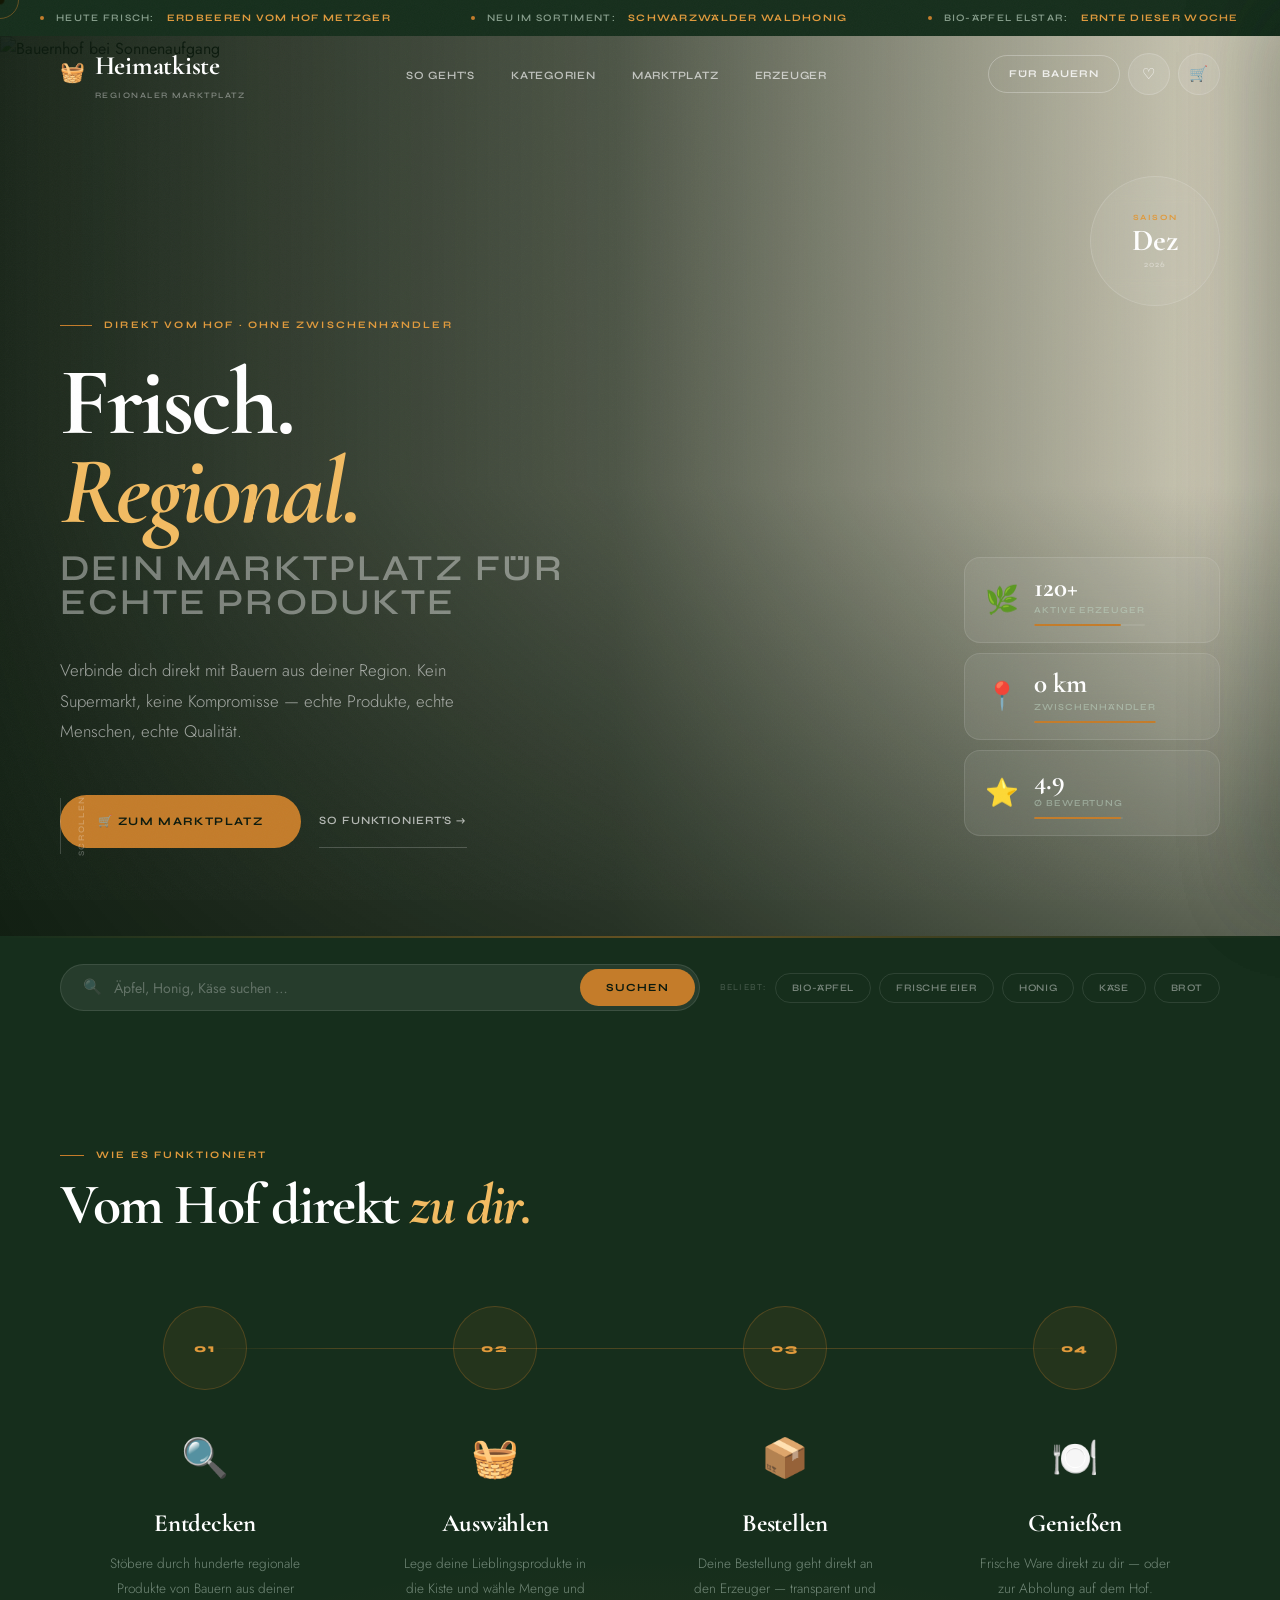
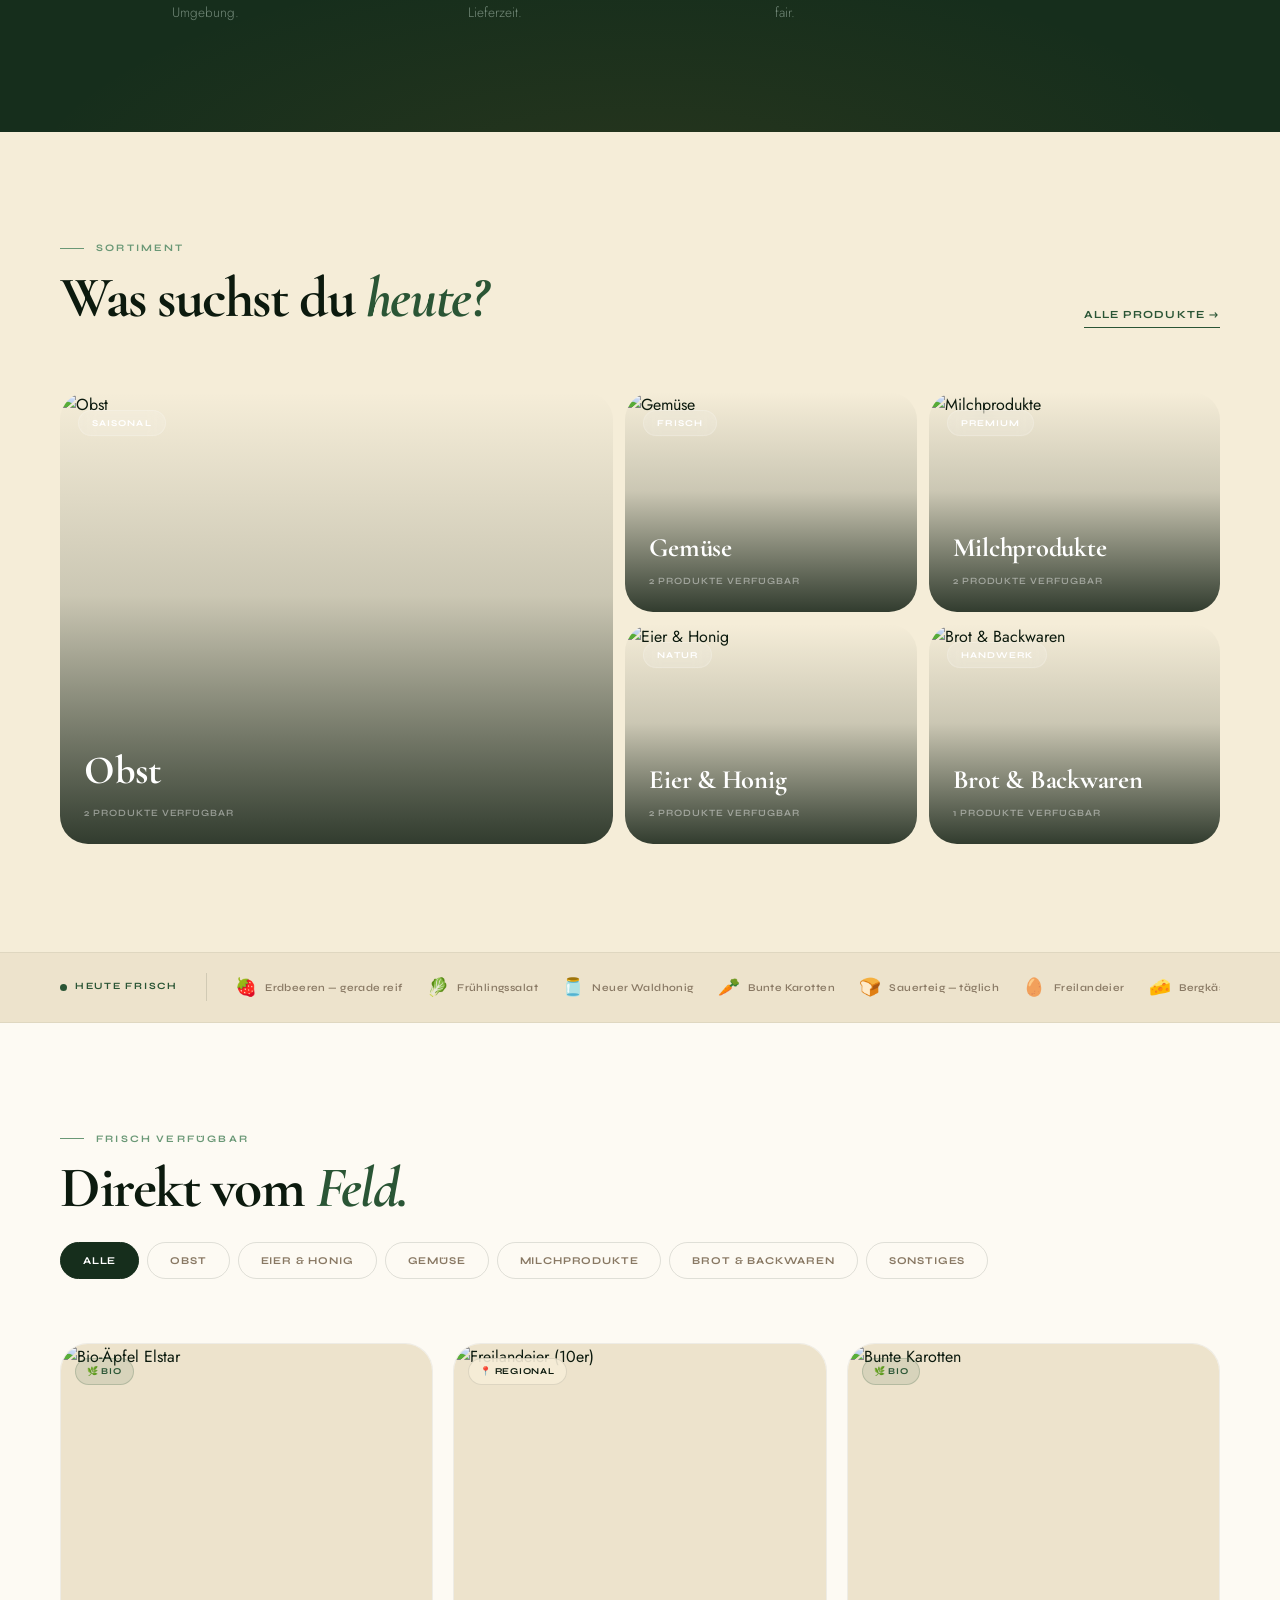
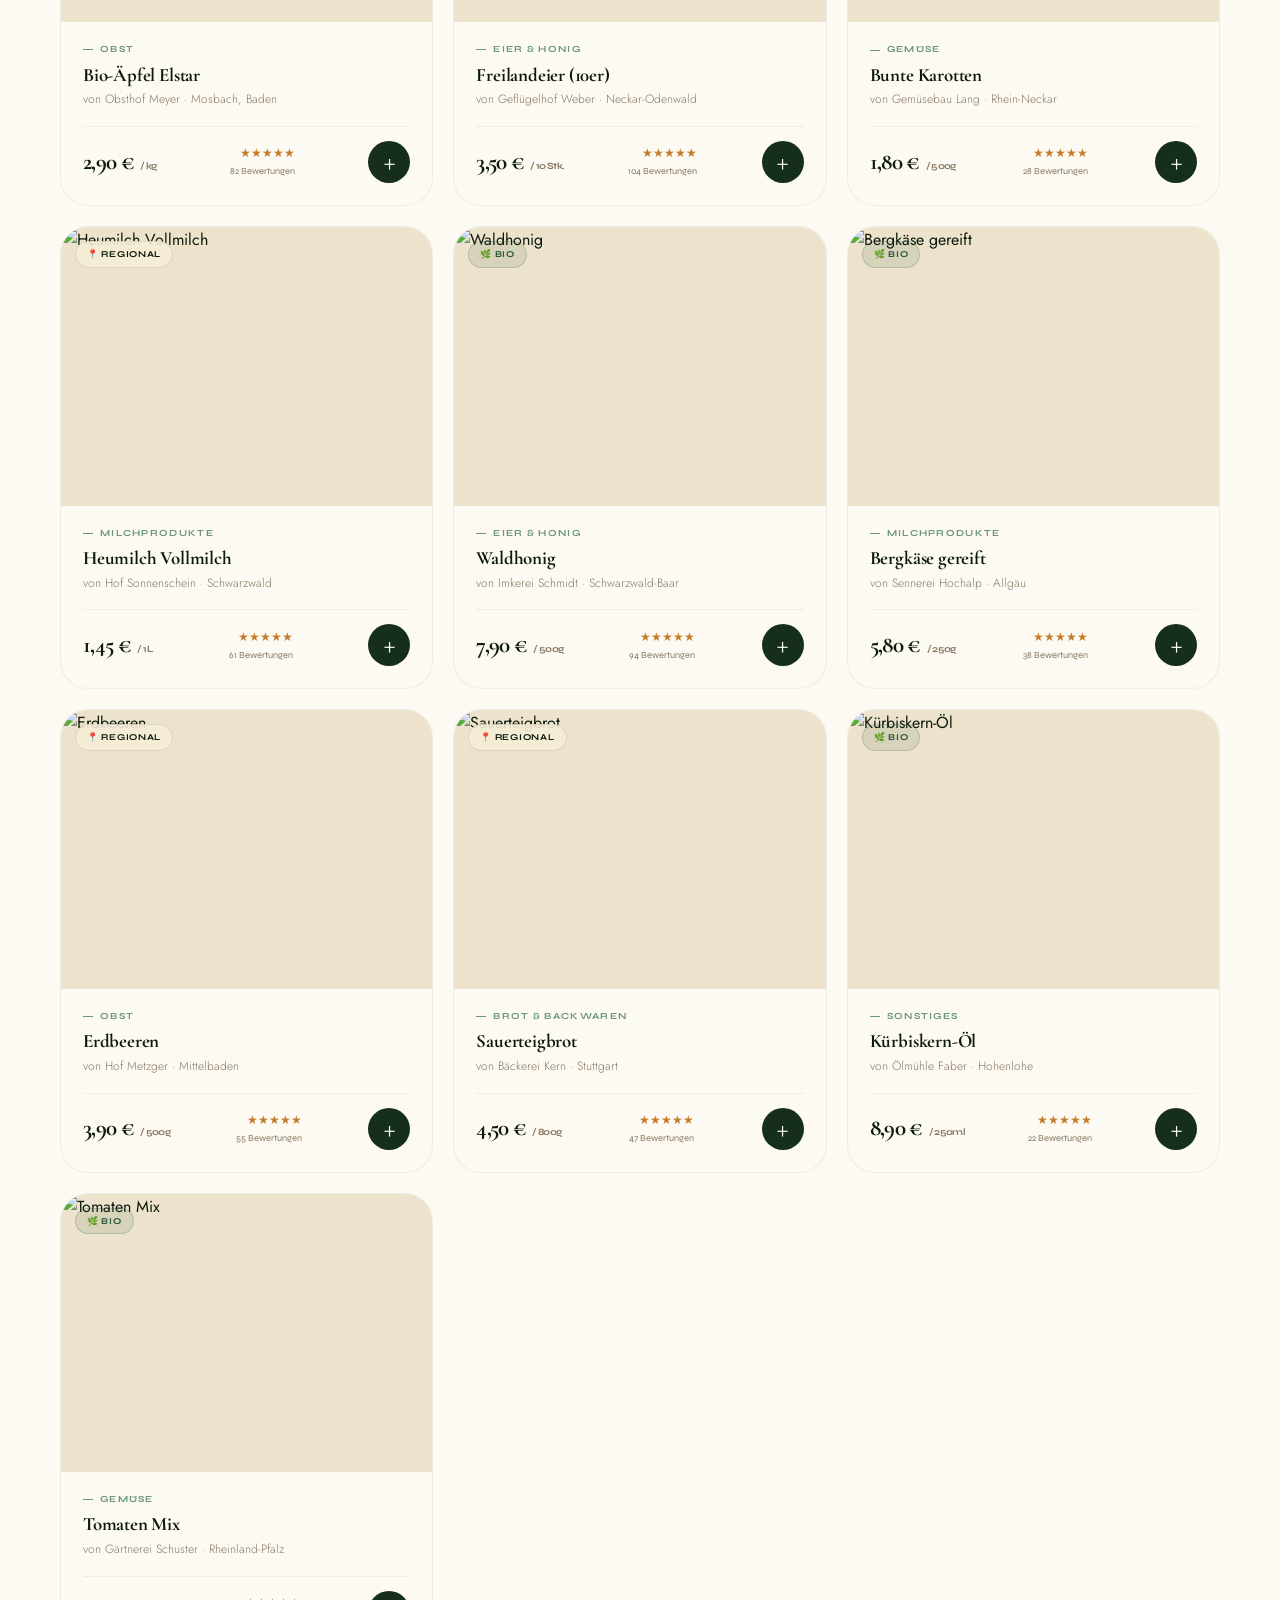
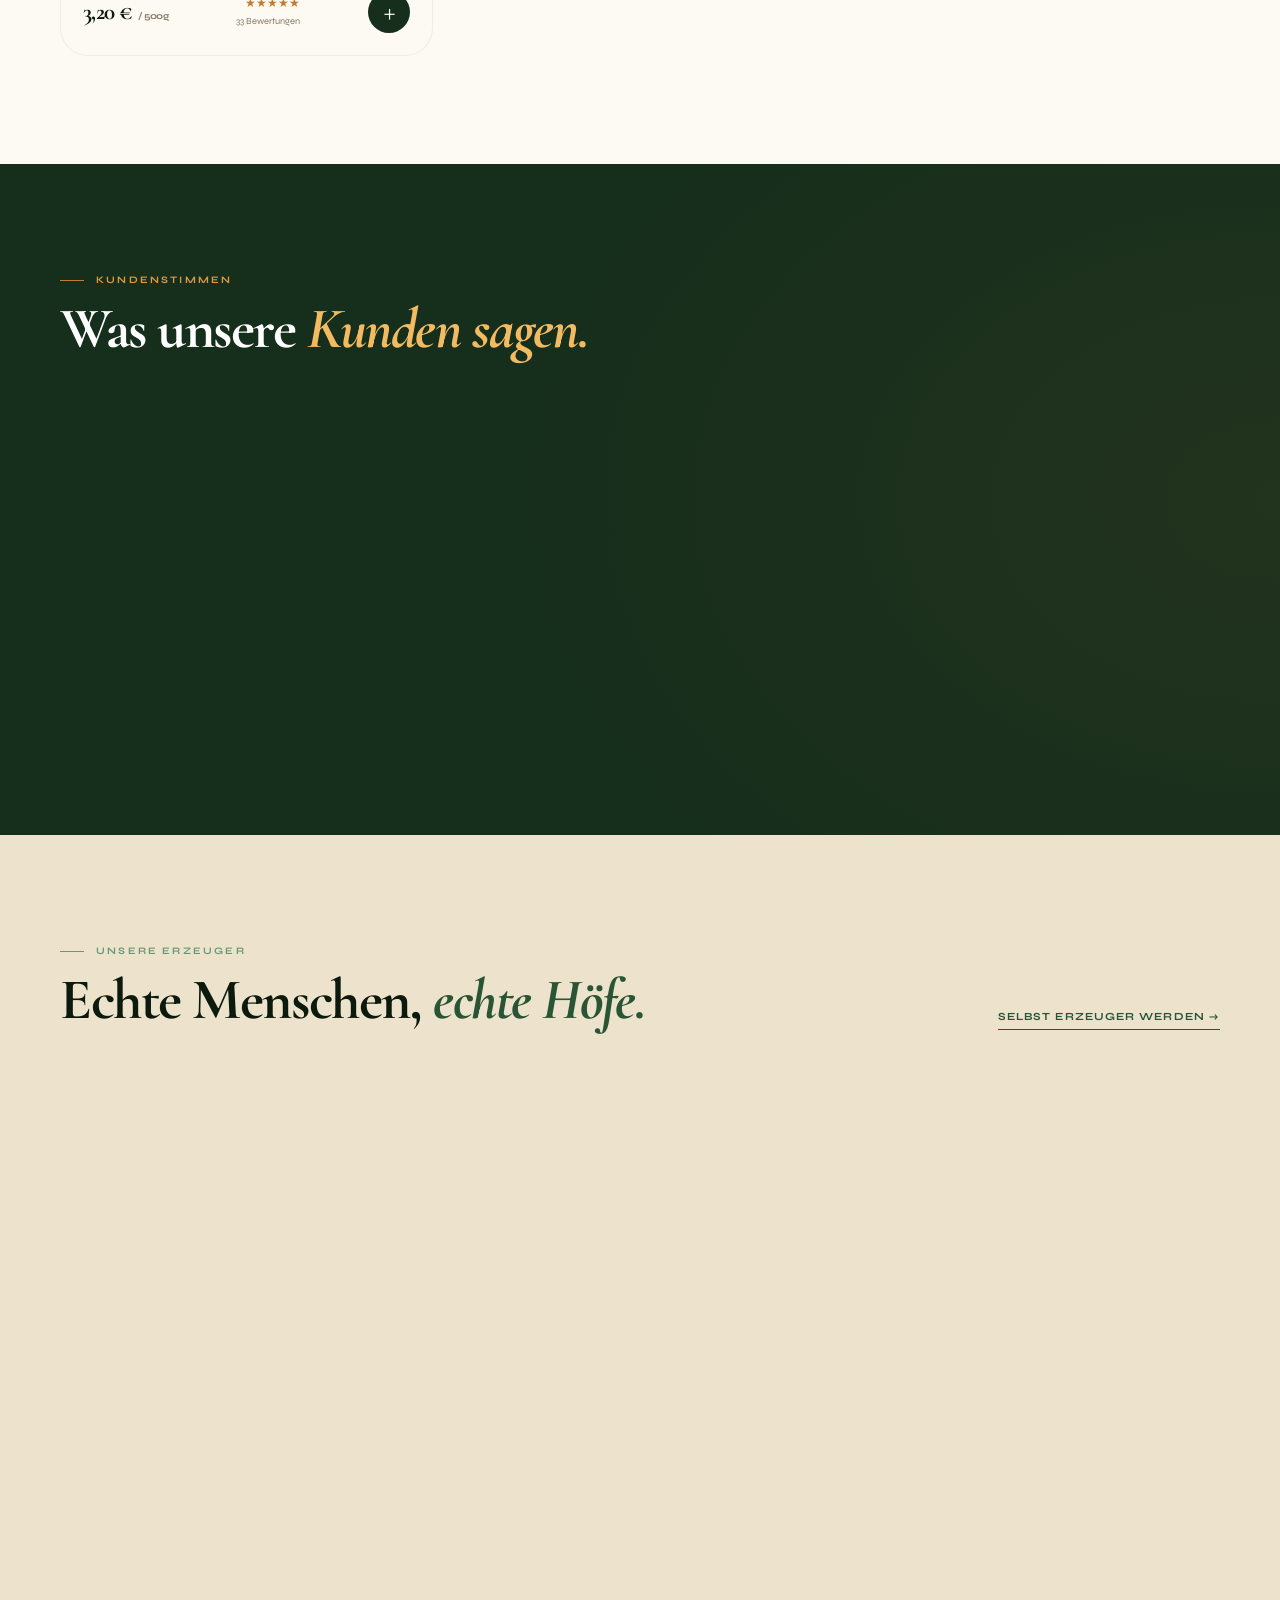
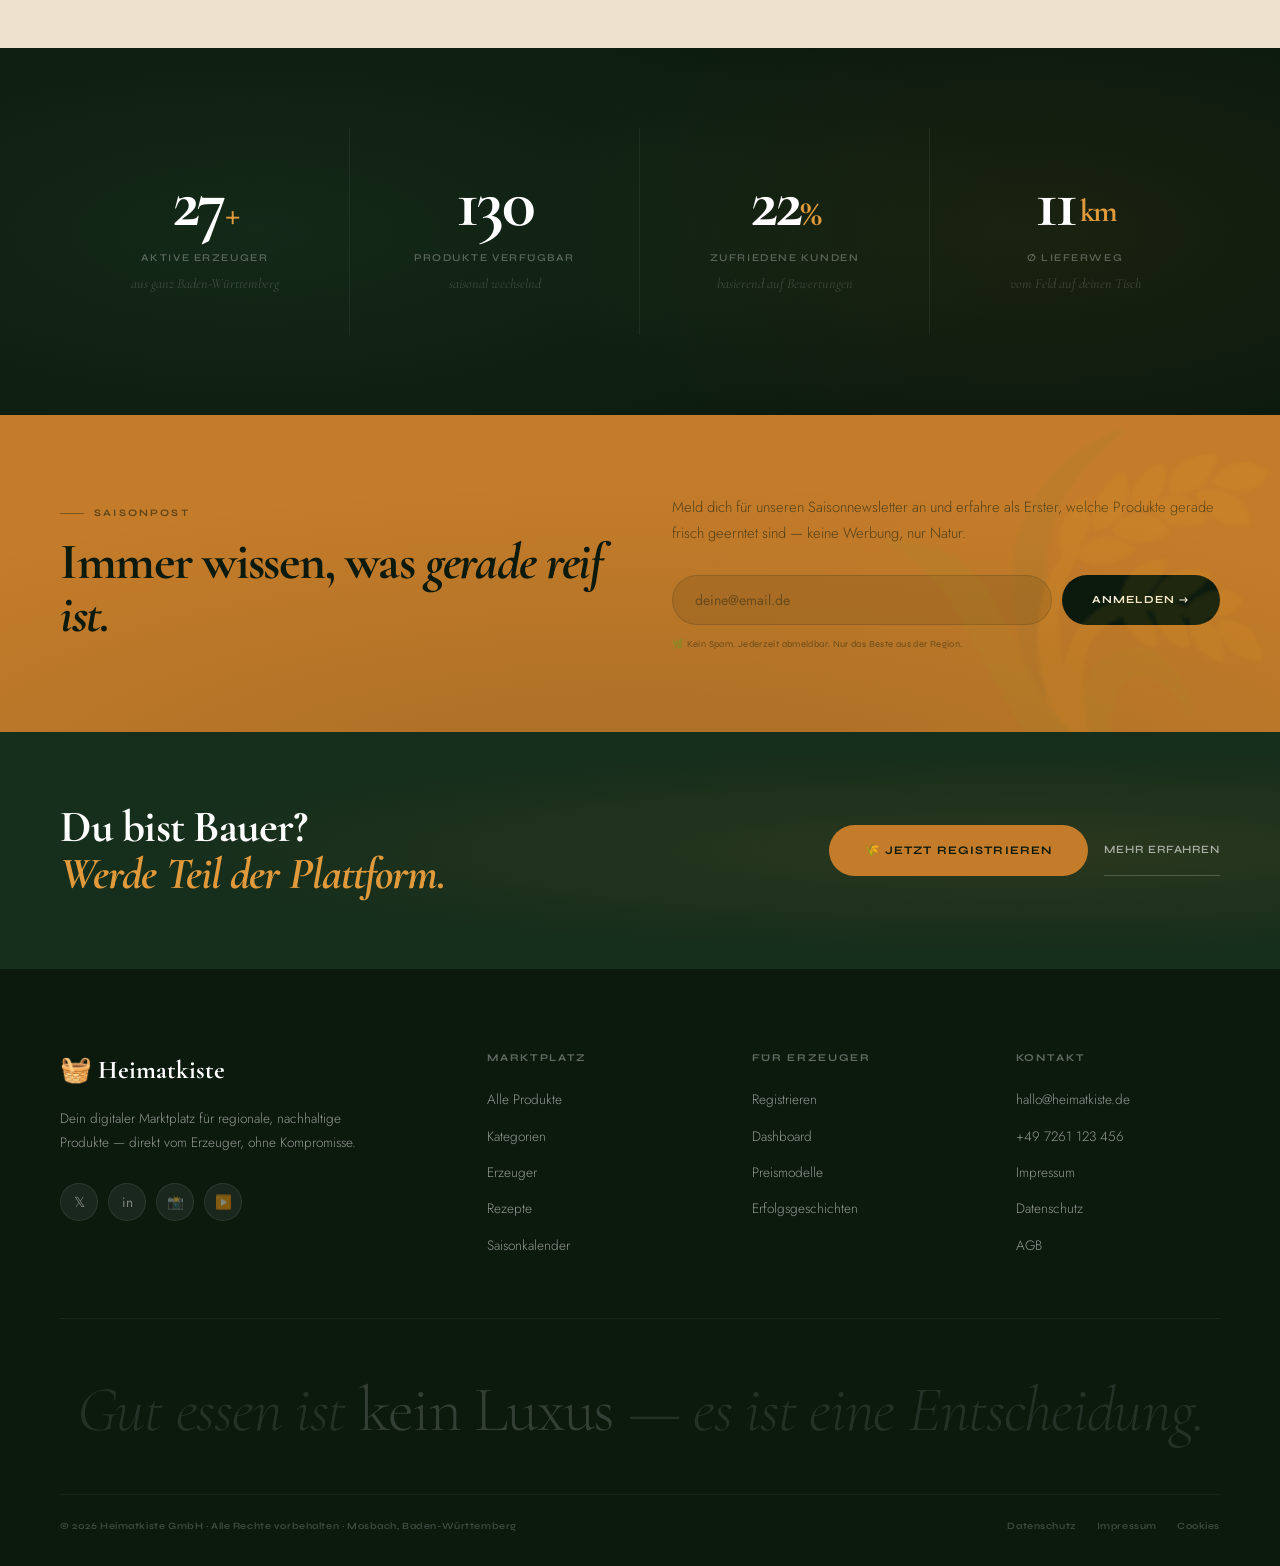
==== commit 62f988f4: "Rename heimatkiste.html to index.html" ====
--- a/index.html
+++ b/index.html
@@ -5,535 +5,1481 @@
 <meta name="viewport" content="width=device-width, initial-scale=1.0">
 <title>Heimatkiste — Dein regionaler Marktplatz</title>
 <link rel="preconnect" href="https://fonts.googleapis.com">
-<link href="https://fonts.googleapis.com/css2?family=Cormorant+Garamond:ital,wght@0,400;0,600;0,700;1,400;1,600;1,700&family=Syne:wght@400;500;600;700;800&family=Jost:wght@300;400;500&display=swap" rel="stylesheet">
+<link href="https://fonts.googleapis.com/css2?family=Cormorant+Garamond:ital,wght@0,300;0,400;0,600;0,700;1,300;1,400;1,600;1,700&family=Syne:wght@400;500;600;700;800&family=Jost:wght@300;400;500&display=swap" rel="stylesheet">
 <style>
-/* ═══════════════════════════════════════════
-   HEIMATKISTE — PREMIUM MARKTPLATZ
-   Fonts: Cormorant Garamond + Syne + Jost
-   Theme: Forest Editorial
-═══════════════════════════════════════════ */
+/* ════════════════════════════════════════════════════
+   HEIMATKISTE — NEXT LEVEL EDITION
+   Philosophy: Earth-luxury editorial. The feel of a
+   high-end farmers market catalogue printed on linen.
+════════════════════════════════════════════════════ */
 :root {
-  --ink:#0d1a0f; --forest:#1a3822; --leaf:#2d5c3a; --moss:#3d6b47;
-  --sage:#6a9e78; --mint:#c4dbc9; --amber:#c9863a; --amber2:#e8a84e;
-  --cream:#f7f0e2; --parch:#ede4d0; --wheat:#d6c5a0; --chalk:#8a7a62;
-  --rust:#b84c2a; --white:#fffdf8;
-  --display:'Cormorant Garamond',Georgia,serif;
-  --ui:'Syne',sans-serif; --body:'Jost',sans-serif;
-  --ease:cubic-bezier(0.16,1,0.3,1);
-}
-*,*::before,*::after{box-sizing:border-box;margin:0;padding:0;}
-html{scroll-behavior:smooth;font-size:16px;}
-body{background:var(--cream);color:var(--ink);font-family:var(--body);font-weight:400;line-height:1.65;overflow-x:hidden;}
-img{display:block;max-width:100%;}a{text-decoration:none;color:inherit;}ul{list-style:none;}
-button{cursor:pointer;border:none;font-family:inherit;background:none;}
-
-/* noise grain */
-body::before{content:'';position:fixed;inset:0;z-index:9999;pointer-events:none;
-  opacity:.028;background-image:url("data:image/svg+xml,%3Csvg xmlns='http://www.w3.org/2000/svg' width='200' height='200'%3E%3Cfilter id='n'%3E%3CfeTurbulence type='fractalNoise' baseFrequency='0.9' numOctaves='4' stitchTiles='stitch'/%3E%3C/filter%3E%3Crect width='200' height='200' filter='url(%23n)'/%3E%3C/svg%3E");background-size:150px;}
-
-/* ═══ CUSTOM CURSOR ═══ */
-.cursor{width:8px;height:8px;border-radius:50%;background:var(--amber);position:fixed;pointer-events:none;z-index:10000;transform:translate(-50%,-50%);transition:transform .1s;mix-blend-mode:multiply;}
-.cursor-ring{width:36px;height:36px;border-radius:50%;border:1.5px solid rgba(201,134,58,.4);position:fixed;pointer-events:none;z-index:9999;transform:translate(-50%,-50%);transition:transform .18s var(--ease),width .25s,height .25s,opacity .25s;}
-body:hover .cursor{opacity:1;}
-.cursor.click{transform:translate(-50%,-50%) scale(2);}
-.cursor-ring.hover{width:56px;height:56px;border-color:rgba(201,134,58,.6);}
-
-/* ═══ HEADER ═══ */
-header{position:fixed;top:0;left:0;right:0;z-index:500;transition:all .5s var(--ease);}
-header.solid{background:rgba(247,240,226,.97);backdrop-filter:blur(20px);border-bottom:1px solid rgba(13,26,15,.07);box-shadow:0 2px 32px rgba(13,26,15,.04);}
-.nav{max-width:1400px;margin:0 auto;padding:0 56px;height:80px;display:flex;align-items:center;justify-content:space-between;gap:32px;}
-.logo{font-family:var(--display);font-size:1.7rem;font-weight:700;letter-spacing:-.01em;color:white;transition:color .4s;display:flex;align-items:center;gap:10px;}
-.logo-icon{font-size:1.4rem;}
-header.solid .logo{color:var(--ink);}
-.logo-tagline{font-family:var(--ui);font-size:.6rem;font-weight:500;letter-spacing:.16em;text-transform:uppercase;color:rgba(255,255,255,.45);margin-top:2px;transition:color .4s;}
-header.solid .logo-tagline{color:var(--chalk);}
-nav ul{display:flex;gap:40px;}
-nav a{font-family:var(--ui);font-size:.75rem;font-weight:500;letter-spacing:.06em;text-transform:uppercase;color:rgba(255,255,255,.7);transition:color .3s;position:relative;}
-nav a::after{content:'';position:absolute;bottom:-4px;left:0;width:0;height:1px;background:var(--amber);transition:width .3s var(--ease);}
-nav a:hover{color:white;}header.solid nav a{color:var(--chalk);}header.solid nav a:hover{color:var(--ink);}
-nav a:hover::after{width:100%;}
-.nav-actions{display:flex;align-items:center;gap:10px;}
-/* hamburger */
-.ham{display:none;flex-direction:column;gap:5px;cursor:pointer;padding:4px;border-radius:6px;background:none;border:none;order:3;}
-.ham span{display:block;width:22px;height:2px;background:white;border-radius:2px;transition:all .3s var(--ease);}
-header.solid .ham span{background:var(--ink);}
-.ham.on span:nth-child(1){transform:translateY(7px) rotate(45deg);}
-.ham.on span:nth-child(2){opacity:0;transform:scaleX(0);}
-.ham.on span:nth-child(3){transform:translateY(-7px) rotate(-45deg);}
-.mobile-nav{position:fixed;top:80px;left:0;right:0;background:rgba(247,240,226,.98);backdrop-filter:blur(20px);border-bottom:1px solid rgba(13,26,15,.07);z-index:499;max-height:0;overflow:hidden;transition:max-height .4s var(--ease);}
-.mobile-nav.on{max-height:400px;}
-.mobile-nav-inner{padding:12px 0 20px;}
-.mobile-nav a{display:block;font-family:var(--ui);font-size:.78rem;font-weight:600;letter-spacing:.06em;text-transform:uppercase;color:var(--chalk);padding:13px 24px;border-bottom:1px solid rgba(13,26,15,.04);transition:color .2s,background .2s;}
-.mobile-nav a:last-of-type{border-bottom:none;}
-.mobile-nav a:hover{color:var(--ink);background:rgba(13,26,15,.03);}
-.mobile-nav .mob-farmer{display:block;margin:14px 20px 0;background:var(--forest);color:white;font-family:var(--ui);font-size:.72rem;font-weight:700;letter-spacing:.1em;text-transform:uppercase;padding:13px 22px;border-radius:100px;text-align:center;}
-.nav-btn-farmer{font-family:var(--ui);font-size:.68rem;font-weight:700;letter-spacing:.1em;text-transform:uppercase;padding:9px 22px;border-radius:100px;border:1.5px solid rgba(255,255,255,.3);color:rgba(255,255,255,.85);transition:all .25s;}
-.nav-btn-farmer:hover{background:var(--amber);border-color:var(--amber);color:white;}
-header.solid .nav-btn-farmer{border-color:rgba(13,26,15,.18);color:var(--leaf);}
-header.solid .nav-btn-farmer:hover{background:var(--leaf);border-color:var(--leaf);color:white;}
-.nav-icon{width:42px;height:42px;border-radius:50%;background:rgba(255,255,255,.1);border:1.5px solid rgba(255,255,255,.2);display:flex;align-items:center;justify-content:center;color:white;font-size:1rem;position:relative;transition:all .2s;}
-.nav-icon:hover{background:rgba(255,255,255,.2);}
-header.solid .nav-icon{background:transparent;border-color:rgba(13,26,15,.12);color:var(--ink);}
-header.solid .nav-icon:hover{background:var(--parch);}
-.nbadge{position:absolute;top:-4px;right:-4px;width:17px;height:17px;border-radius:50%;background:var(--rust);color:white;font-family:var(--ui);font-size:.58rem;font-weight:700;display:flex;align-items:center;justify-content:center;opacity:0;transform:scale(0);transition:all .25s var(--ease);}
-.nbadge.on{opacity:1;transform:scale(1);}
-
-/* ═══ HERO ═══ */
-.hero{position:relative;height:100vh;min-height:680px;overflow:hidden;display:grid;grid-template-columns:1fr 1fr;align-items:end;}
-.hero-media{position:absolute;inset:0;z-index:0;}
-.hero-media img{width:100%;height:100%;object-fit:cover;transform:scale(1.1);animation:hzoom 18s ease-out forwards;}
-@keyframes hzoom{to{transform:scale(1);}}
-.hero-media::after{content:'';position:absolute;inset:0;background:linear-gradient(115deg,rgba(13,26,15,.92) 0%,rgba(13,26,15,.7) 45%,rgba(13,26,15,.15) 100%);}
-.hero-left{position:relative;z-index:2;padding:0 56px 96px;padding-top:120px;}
-.hero-label{font-family:var(--ui);font-size:.68rem;font-weight:700;letter-spacing:.2em;text-transform:uppercase;color:var(--amber2);display:inline-flex;align-items:center;gap:8px;margin-bottom:28px;animation:fadeUp 1s .3s var(--ease) both;}
-.hero-label::before{content:'';width:28px;height:1px;background:var(--amber);display:block;}
-.hero h1{font-family:var(--display);font-size:clamp(3.8rem,6.5vw,7rem);font-weight:700;line-height:.96;letter-spacing:-.02em;color:white;margin-bottom:32px;animation:fadeUp 1s .5s var(--ease) both;}
-.hero h1 .line2{font-style:italic;color:var(--amber2);display:block;}
-.hero h1 .line3{display:block;font-size:.5em;font-style:normal;font-weight:600;letter-spacing:.04em;color:rgba(255,255,255,.55);font-family:var(--ui);margin-top:12px;text-transform:uppercase;}
-.hero-desc{font-size:1.05rem;color:rgba(255,255,255,.6);font-weight:300;line-height:1.75;max-width:440px;margin-bottom:44px;animation:fadeUp 1s .65s var(--ease) both;}
-.hero-cta{display:flex;gap:16px;align-items:center;animation:fadeUp 1s .8s var(--ease) both;flex-wrap:wrap;}
-.cta-primary{background:var(--amber);color:var(--ink);font-family:var(--ui);font-size:.75rem;font-weight:700;letter-spacing:.1em;text-transform:uppercase;padding:16px 36px;border-radius:100px;transition:all .3s var(--ease);display:inline-flex;align-items:center;gap:10px;}
-.cta-primary:hover{background:var(--amber2);transform:translateY(-3px);box-shadow:0 20px 48px rgba(201,134,58,.4);}
-.cta-ghost{color:rgba(255,255,255,.7);font-family:var(--ui);font-size:.75rem;font-weight:600;letter-spacing:.06em;text-transform:uppercase;display:inline-flex;align-items:center;gap:8px;padding:16px 0;border-bottom:1px solid rgba(255,255,255,.25);transition:all .2s;}
-.cta-ghost:hover{color:white;border-color:rgba(255,255,255,.6);}
-.hero-right{position:relative;z-index:2;padding:0 56px 96px;display:flex;align-items:flex-end;justify-content:flex-end;animation:fadeUp 1s .5s var(--ease) both;}
-.hero-card-stack{display:flex;flex-direction:column;gap:12px;max-width:320px;width:100%;}
-.hcard{background:rgba(255,255,255,.08);backdrop-filter:blur(16px);border:1px solid rgba(255,255,255,.12);border-radius:18px;padding:18px 22px;display:flex;align-items:center;gap:16px;animation:slideLeft 1s var(--ease) both;}
-.hcard:nth-child(2){animation-delay:.15s;}.hcard:nth-child(3){animation-delay:.3s;}
-@keyframes slideLeft{from{opacity:0;transform:translateX(40px)}to{opacity:1;transform:translateX(0)}}
-.hcard-icon{font-size:2rem;flex-shrink:0;}
-.hcard-val{font-family:var(--display);font-size:1.8rem;font-weight:700;color:white;line-height:1;}
-.hcard-sub{font-family:var(--ui);font-size:.62rem;font-weight:600;letter-spacing:.1em;text-transform:uppercase;color:rgba(255,255,255,.45);margin-top:2px;}
-
-/* hero scroll hint */
-.hero-scroll{position:absolute;z-index:2;bottom:96px;left:56px;display:flex;align-items:center;gap:12px;animation:fadeUp 1s 1.2s var(--ease) both;}
-.scroll-track{width:1px;height:52px;background:rgba(255,255,255,.2);position:relative;overflow:hidden;}
-.scroll-track::after{content:'';position:absolute;top:-100%;left:0;width:100%;height:50%;background:var(--amber);animation:scrollTrack 2s ease-in-out infinite;}
-@keyframes scrollTrack{0%{top:-100%}100%{top:200%}}
-.scroll-label{font-family:var(--ui);font-size:.58rem;letter-spacing:.18em;text-transform:uppercase;color:rgba(255,255,255,.3);writing-mode:vertical-rl;}
-
-@keyframes fadeUp{from{opacity:0;transform:translateY(28px)}to{opacity:1;transform:translateY(0)}}
-
-/* ═══ SEARCH BAR ═══ */
-.search-band{background:var(--forest);padding:0 56px;}
-.search-band-inner{max-width:1400px;margin:0 auto;padding:32px 0;display:flex;align-items:center;gap:24px;flex-wrap:wrap;}
-.search-box{flex:1;min-width:280px;display:flex;align-items:center;background:rgba(255,255,255,.07);border:1px solid rgba(255,255,255,.1);border-radius:100px;padding:4px 4px 4px 22px;gap:12px;transition:all .2s;}
-.search-box:focus-within{background:rgba(255,255,255,.12);border-color:rgba(201,134,58,.5);}
-.search-box input{flex:1;background:none;border:none;outline:none;font-family:var(--body);font-size:.88rem;color:white;}
-.search-box input::placeholder{color:rgba(255,255,255,.3);}
-.search-box span{font-size:1rem;color:rgba(255,255,255,.35);}
-.search-go{background:var(--amber);color:var(--ink);font-family:var(--ui);font-size:.7rem;font-weight:700;letter-spacing:.1em;text-transform:uppercase;padding:12px 26px;border-radius:100px;transition:all .2s;}
-.search-go:hover{background:var(--amber2);}
-.search-filters{display:flex;gap:8px;flex-wrap:wrap;}
-.sf{font-family:var(--ui);font-size:.65rem;font-weight:600;letter-spacing:.08em;text-transform:uppercase;padding:7px 16px;border-radius:100px;border:1px solid rgba(255,255,255,.12);color:rgba(255,255,255,.45);cursor:pointer;transition:all .2s;}
-.sf:hover{border-color:var(--amber);color:var(--amber);}
-
-/* ═══ SECTION COMMON ═══ */
-.section{padding:100px 56px;}
-.section-inner{max-width:1400px;margin:0 auto;}
-.sec-hed{display:flex;justify-content:space-between;align-items:flex-end;margin-bottom:56px;flex-wrap:wrap;gap:24px;}
-.sec-left .sec-eyebrow{font-family:var(--ui);font-size:.65rem;font-weight:700;letter-spacing:.2em;text-transform:uppercase;color:var(--sage);margin-bottom:10px;display:flex;align-items:center;gap:10px;}
-.sec-left .sec-eyebrow::before{content:'';width:22px;height:1px;background:var(--sage);}
-.sec-left h2{font-family:var(--display);font-size:clamp(2.2rem,4vw,3.6rem);font-weight:700;line-height:1.04;letter-spacing:-.025em;color:var(--ink);}
-.sec-left h2 em{font-style:italic;color:var(--leaf);}
-.sec-link{font-family:var(--ui);font-size:.72rem;font-weight:700;letter-spacing:.1em;text-transform:uppercase;color:var(--leaf);display:inline-flex;align-items:center;gap:8px;border-bottom:1px solid currentColor;padding-bottom:2px;transition:gap .2s;}
-.sec-link:hover{gap:14px;}
-
-/* ═══ HOW IT WORKS ═══ */
-#how{background:var(--parch);border-top:1px solid rgba(13,26,15,.06);border-bottom:1px solid rgba(13,26,15,.06);}
-.steps{display:grid;grid-template-columns:repeat(4,1fr);gap:2px;margin-top:56px;}
-.step{background:white;padding:44px 36px;position:relative;overflow:hidden;transition:all .3s var(--ease);}
-.step:hover{background:var(--forest);transform:translateY(-4px);box-shadow:0 24px 56px rgba(13,26,15,.18);}
-.step:first-child{border-radius:20px 0 0 20px;}
-.step:last-child{border-radius:0 20px 20px 0;}
-.step-num{font-family:var(--display);font-size:5rem;font-weight:700;color:rgba(13,26,15,.05);line-height:1;margin-bottom:-20px;transition:color .3s;}
-.step:hover .step-num{color:rgba(255,255,255,.08);}
-.step-icon{font-size:2.4rem;margin-bottom:18px;}
-.step h3{font-family:var(--display);font-size:1.4rem;font-weight:700;color:var(--ink);margin-bottom:10px;transition:color .3s;}
-.step:hover h3{color:white;}
-.step p{font-size:.85rem;color:var(--chalk);line-height:1.7;transition:color .3s;}
-.step:hover p{color:rgba(255,255,255,.6);}
-.step-arrow{position:absolute;top:44px;right:36px;font-size:1.2rem;color:var(--mint);opacity:0;transform:translate(-8px,8px);transition:all .3s;}
-.step:hover .step-arrow{opacity:1;transform:translate(0,0);}
-
-/* ═══ CATEGORIES ═══ */
-#kategorien{background:var(--cream);}
-.cat-grid{display:grid;grid-template-columns:2fr 1fr 1fr 1fr;grid-template-rows:240px 240px;gap:12px;}
-.cat-item{border-radius:16px;overflow:hidden;position:relative;cursor:pointer;}
-.cat-item:first-child{grid-row:1/3;}
-.cat-img{width:100%;height:100%;object-fit:cover;transition:transform .7s var(--ease);}
-.cat-item:hover .cat-img{transform:scale(1.06);}
-.cat-over{position:absolute;inset:0;background:linear-gradient(to top,rgba(13,26,15,.8) 0%,rgba(13,26,15,.15) 50%,transparent 100%);transition:opacity .3s;}
-.cat-item:hover .cat-over{opacity:.9;}
-.cat-body{position:absolute;bottom:0;left:0;right:0;padding:24px 22px;}
-.cat-body h3{font-family:var(--display);font-size:1.6rem;font-weight:700;color:white;letter-spacing:-.01em;margin-bottom:3px;}
-.cat-item:first-child .cat-body h3{font-size:2.4rem;}
-.cat-count{font-family:var(--ui);font-size:.65rem;font-weight:600;letter-spacing:.1em;text-transform:uppercase;color:rgba(255,255,255,.5);transition:color .3s;}
-.cat-item:hover .cat-count{color:var(--amber2);}
-.cat-tag{position:absolute;top:16px;left:16px;font-family:var(--ui);font-size:.6rem;font-weight:700;letter-spacing:.1em;text-transform:uppercase;background:rgba(255,255,255,.15);backdrop-filter:blur(8px);color:white;padding:5px 12px;border-radius:100px;border:1px solid rgba(255,255,255,.2);}
-.cat-arrow{position:absolute;top:16px;right:16px;width:36px;height:36px;border-radius:50%;background:rgba(255,255,255,.15);backdrop-filter:blur(8px);border:1px solid rgba(255,255,255,.2);display:flex;align-items:center;justify-content:center;font-size:.9rem;color:white;opacity:0;transform:translateY(-6px);transition:all .3s var(--ease);}
-.cat-item:hover .cat-arrow{opacity:1;transform:translateY(0);}
-
-/* ═══ PRODUCTS ═══ */
-#produkte{background:var(--parch);}
-.filter-bar{display:flex;align-items:center;gap:10px;flex-wrap:wrap;}
-.ftab{font-family:var(--ui);font-size:.68rem;font-weight:700;letter-spacing:.08em;text-transform:uppercase;padding:9px 22px;border-radius:100px;border:1.5px solid rgba(13,26,15,.12);color:var(--chalk);cursor:pointer;transition:all .2s;}
-.ftab:hover{border-color:var(--leaf);color:var(--leaf);}
-.ftab.on{background:var(--forest);color:white;border-color:var(--forest);}
-.prod-grid{display:grid;grid-template-columns:repeat(auto-fill,minmax(280px,1fr));gap:20px;margin-top:48px;}
-.prod-card{background:white;border-radius:20px;overflow:hidden;border:1px solid rgba(13,26,15,.06);cursor:pointer;transition:all .4s var(--ease);position:relative;}
-.prod-card:hover{transform:translateY(-8px);box-shadow:0 28px 60px rgba(13,26,15,.12);}
-.prod-card-img{position:relative;aspect-ratio:4/3;overflow:hidden;background:var(--parch);}
-.prod-card-img img{width:100%;height:100%;object-fit:cover;transition:transform .7s var(--ease);}
-.prod-card:hover .prod-card-img img{transform:scale(1.07);}
-.prod-badge-group{position:absolute;top:12px;left:12px;display:flex;gap:6px;flex-wrap:wrap;}
-.pbadge{font-family:var(--ui);font-size:.58rem;font-weight:700;letter-spacing:.08em;text-transform:uppercase;padding:4px 10px;border-radius:100px;}
-.pbadge.bio{background:rgba(45,92,58,.12);color:var(--leaf);border:1px solid rgba(45,92,58,.2);}
-.pbadge.reg{background:rgba(247,240,226,.9);color:var(--ink);border:1px solid rgba(13,26,15,.1);}
-.pbadge.new{background:var(--amber);color:var(--ink);}
-.prod-fav{position:absolute;top:12px;right:12px;width:34px;height:34px;border-radius:50%;background:white;display:flex;align-items:center;justify-content:center;font-size:1rem;color:var(--chalk);box-shadow:0 2px 10px rgba(13,26,15,.1);opacity:0;transition:all .2s;cursor:pointer;}
-.prod-card:hover .prod-fav{opacity:1;}
-.prod-fav.liked,.prod-fav:hover{color:var(--rust);}
-.prod-body{padding:20px 22px 22px;}
-.prod-cat{font-family:var(--ui);font-size:.6rem;font-weight:700;letter-spacing:.12em;text-transform:uppercase;color:var(--sage);margin-bottom:5px;display:flex;align-items:center;gap:6px;}
-.prod-cat::before{content:'';width:12px;height:1px;background:var(--sage);}
-.prod-name{font-family:var(--display);font-size:1.15rem;font-weight:700;letter-spacing:-.01em;color:var(--ink);margin-bottom:4px;line-height:1.2;}
-.prod-farm{font-size:.75rem;color:var(--chalk);margin-bottom:14px;font-weight:300;}
-.prod-meta{display:flex;align-items:center;justify-content:space-between;padding-top:14px;border-top:1px solid rgba(13,26,15,.06);}
-.prod-price{font-family:var(--display);font-size:1.4rem;font-weight:700;letter-spacing:-.02em;color:var(--ink);}
-.prod-unit{font-family:var(--ui);font-size:.62rem;color:var(--chalk);font-weight:400;margin-left:2px;}
-.prod-stars{font-size:.7rem;color:var(--amber);margin-bottom:2px;}
-.prod-rating-row{text-align:right;}
-.prod-rev{font-family:var(--ui);font-size:.6rem;color:var(--chalk);}
-.add-to-cart{width:40px;height:40px;border-radius:50%;background:var(--forest);color:white;display:flex;align-items:center;justify-content:center;font-size:1.3rem;transition:all .25s var(--ease);}
-.add-to-cart:hover{background:var(--leaf);transform:scale(1.12);}
-.add-to-cart:active{transform:scale(.95);}
-.prod-empty{grid-column:1/-1;text-align:center;padding:80px;color:var(--chalk);}
-.prod-empty span{font-size:3.5rem;display:block;margin-bottom:20px;}
-.prod-empty p{font-family:var(--ui);font-size:.85rem;letter-spacing:.05em;text-transform:uppercase;}
-.reveal{opacity:0;transform:translateY(30px);transition:opacity .8s var(--ease),transform .8s var(--ease);}
-.reveal.vis{opacity:1;transform:translateY(0);}
-.d1{transition-delay:.1s!important}.d2{transition-delay:.2s!important}.d3{transition-delay:.3s!important}.d4{transition-delay:.4s!important}.d5{transition-delay:.5s!important}
-
-/* ═══ FARMERS SPOTLIGHT ═══ */
-#bauern{background:var(--forest);padding:100px 56px;}
-#bauern .sec-left .sec-eyebrow{color:var(--sage);}
-#bauern .sec-left h2{color:white;}
-#bauern .sec-left h2 em{color:var(--amber2);}
-#bauern .sec-link{color:var(--amber2);}
-.farmer-grid{display:grid;grid-template-columns:repeat(4,1fr);gap:16px;margin-top:48px;}
-.farmer-card{background:rgba(255,255,255,.05);border:1px solid rgba(255,255,255,.08);border-radius:20px;padding:28px;transition:all .3s var(--ease);cursor:pointer;}
-.farmer-card:hover{background:rgba(255,255,255,.1);transform:translateY(-4px);border-color:rgba(255,255,255,.15);}
-.fc-avatar{width:64px;height:64px;border-radius:50%;object-fit:cover;border:3px solid rgba(255,255,255,.15);margin-bottom:16px;}
-.fc-name{font-family:var(--display);font-size:1.1rem;font-weight:700;color:white;margin-bottom:2px;}
-.fc-farm{font-family:var(--ui);font-size:.65rem;font-weight:600;letter-spacing:.08em;text-transform:uppercase;color:var(--amber2);margin-bottom:8px;}
-.fc-region{font-size:.8rem;color:rgba(255,255,255,.45);font-weight:300;margin-bottom:14px;display:flex;align-items:center;gap:5px;}
-.fc-region::before{content:'📍';font-size:.7rem;}
-.fc-products{font-family:var(--ui);font-size:.62rem;font-weight:600;letter-spacing:.08em;text-transform:uppercase;color:rgba(255,255,255,.3);padding-top:14px;border-top:1px solid rgba(255,255,255,.06);}
-.fc-products span{color:var(--mint);margin-left:4px;}
-
-/* ═══ STATS ═══ */
-#stats{background:var(--cream);padding:80px 56px;}
-.stats-grid{display:grid;grid-template-columns:repeat(4,1fr);gap:0;max-width:1400px;margin:0 auto;}
-.stat-item{padding:56px 48px;text-align:center;border-right:1px solid rgba(13,26,15,.07);position:relative;}
-.stat-item:last-child{border-right:none;}
-.stat-num{font-family:var(--display);font-size:clamp(3.5rem,5vw,5.5rem);font-weight:700;letter-spacing:-.04em;color:var(--forest);line-height:1;margin-bottom:8px;}
-.stat-num span{font-style:italic;color:var(--amber);}
-.stat-label{font-family:var(--ui);font-size:.68rem;font-weight:700;letter-spacing:.16em;text-transform:uppercase;color:var(--chalk);}
-
-/* ═══ CTA BAND ═══ */
-#cta-band{background:var(--amber);padding:64px 56px;}
-.cta-band-inner{max-width:1400px;margin:0 auto;display:flex;align-items:center;justify-content:space-between;gap:32px;flex-wrap:wrap;}
-.cta-band h2{font-family:var(--display);font-size:clamp(2rem,4vw,3.2rem);font-weight:700;color:var(--ink);line-height:1.08;letter-spacing:-.02em;}
-.cta-band h2 em{font-style:italic;}
-.cta-band-actions{display:flex;gap:14px;flex-wrap:wrap;flex-shrink:0;}
-.btn-cta-dark{background:var(--forest);color:white;font-family:var(--ui);font-size:.72rem;font-weight:700;letter-spacing:.1em;text-transform:uppercase;padding:14px 32px;border-radius:100px;transition:all .25s;}
-.btn-cta-dark:hover{background:var(--ink);transform:translateY(-2px);}
-.btn-cta-outline{background:transparent;color:var(--ink);font-family:var(--ui);font-size:.72rem;font-weight:700;letter-spacing:.1em;text-transform:uppercase;padding:14px 32px;border-radius:100px;border:2px solid rgba(13,26,15,.3);transition:all .25s;}
-.btn-cta-outline:hover{border-color:var(--ink);background:rgba(13,26,15,.08);}
-
-/* ═══ FOOTER ═══ */
-footer{background:var(--ink);padding:80px 56px 0;}
-.footer-top{max-width:1400px;margin:0 auto;display:grid;grid-template-columns:2.5fr 1fr 1fr 1fr;gap:80px;padding-bottom:60px;border-bottom:1px solid rgba(255,255,255,.06);}
-.footer-brand .flogo{font-family:var(--display);font-size:1.8rem;font-weight:700;color:white;margin-bottom:16px;}
-.footer-brand p{font-size:.88rem;color:rgba(255,255,255,.35);line-height:1.8;max-width:280px;margin-bottom:28px;font-weight:300;}
-.footer-social{display:flex;gap:10px;}
-.fsoc{width:36px;height:36px;border-radius:50%;background:rgba(255,255,255,.06);border:1px solid rgba(255,255,255,.1);display:flex;align-items:center;justify-content:center;font-size:.9rem;color:rgba(255,255,255,.4);transition:all .2s;}
-.fsoc:hover{background:var(--amber);border-color:var(--amber);color:var(--ink);}
-.footer-col h4{font-family:var(--ui);font-size:.65rem;font-weight:700;letter-spacing:.2em;text-transform:uppercase;color:rgba(255,255,255,.4);margin-bottom:20px;}
-.footer-col ul{display:flex;flex-direction:column;gap:12px;}
-.footer-col a{font-size:.85rem;color:rgba(255,255,255,.4);font-weight:300;transition:color .2s;}
-.footer-col a:hover{color:white;}
-.footer-bottom{max-width:1400px;margin:0 auto;padding:24px 0;display:flex;justify-content:space-between;align-items:center;flex-wrap:wrap;gap:12px;}
-.footer-copy{font-family:var(--ui);font-size:.65rem;font-weight:500;letter-spacing:.1em;text-transform:uppercase;color:rgba(255,255,255,.2);}
-.footer-legal{display:flex;gap:24px;}
-.footer-legal a{font-family:var(--ui);font-size:.62rem;letter-spacing:.08em;text-transform:uppercase;color:rgba(255,255,255,.2);transition:color .2s;}
-.footer-legal a:hover{color:rgba(255,255,255,.5);}
-
-/* ═══ SIDEBARS ═══ */
-.overlay{position:fixed;inset:0;z-index:800;background:rgba(13,26,15,.45);backdrop-filter:blur(6px);opacity:0;pointer-events:none;transition:opacity .4s;}
-.overlay.on{opacity:1;pointer-events:all;}
-.sidebar{position:fixed;top:0;right:0;bottom:0;z-index:801;width:440px;max-width:100vw;background:var(--white);display:flex;flex-direction:column;transform:translateX(100%);transition:transform .5s var(--ease);}
-.sidebar.on{transform:translateX(0);}
-.sb-head{padding:28px 32px;border-bottom:1px solid rgba(13,26,15,.07);display:flex;align-items:center;justify-content:space-between;flex-shrink:0;}
-.sb-head h2{font-family:var(--display);font-size:1.4rem;font-weight:700;letter-spacing:-.01em;}
-.sb-close{width:34px;height:34px;border-radius:50%;background:var(--parch);border:none;display:flex;align-items:center;justify-content:center;font-size:1rem;cursor:pointer;transition:background .2s;}
-.sb-close:hover{background:var(--wheat);}
-.sb-body{flex:1;overflow-y:auto;padding:20px 32px;}
-.ci{display:flex;gap:14px;align-items:flex-start;padding:16px 0;border-bottom:1px solid rgba(13,26,15,.05);}
-.ci-img{width:68px;height:68px;border-radius:12px;object-fit:cover;flex-shrink:0;background:var(--parch);}
-.ci-info{flex:1;min-width:0;}
-.ci-name{font-family:var(--display);font-weight:700;font-size:.95rem;color:var(--ink);margin-bottom:2px;white-space:nowrap;overflow:hidden;text-overflow:ellipsis;}
-.ci-farm{font-size:.7rem;color:var(--chalk);margin-bottom:9px;font-weight:300;}
-.ci-controls{display:flex;align-items:center;gap:8px;}
-.cqb{width:26px;height:26px;border-radius:50%;background:var(--parch);border:1px solid rgba(13,26,15,.1);font-size:.85rem;display:flex;align-items:center;justify-content:center;cursor:pointer;font-weight:700;transition:background .15s;}
-.cqb:hover{background:var(--wheat);}
-.cqv{font-family:var(--ui);font-weight:700;font-size:.85rem;min-width:20px;text-align:center;}
-.ci-rm{color:var(--chalk);font-size:.8rem;cursor:pointer;transition:color .2s;padding:4px;margin-left:4px;}
-.ci-rm:hover{color:var(--rust);}
-.ci-price{font-family:var(--display);font-size:1rem;font-weight:700;flex-shrink:0;padding-top:2px;}
-.sb-empty{text-align:center;padding:64px 20px;color:var(--chalk);}
-.sb-empty-icon{font-size:3.5rem;display:block;margin-bottom:20px;}
-.sb-empty p{font-family:var(--ui);font-size:.78rem;font-weight:500;letter-spacing:.06em;text-transform:uppercase;}
-.sb-foot{padding:20px 32px 28px;border-top:1px solid rgba(13,26,15,.07);flex-shrink:0;}
-.sb-row{display:flex;justify-content:space-between;font-size:.85rem;color:var(--chalk);margin-bottom:8px;}
-.sb-row.total{font-family:var(--display);font-size:1.15rem;font-weight:700;color:var(--ink);padding-top:12px;border-top:1px solid rgba(13,26,15,.08);margin-top:12px;}
-.checkout-btn{width:100%;background:var(--forest);color:white;font-family:var(--ui);font-size:.75rem;font-weight:700;letter-spacing:.1em;text-transform:uppercase;padding:16px;border-radius:100px;margin-top:16px;transition:all .25s;}
-.checkout-btn:hover{background:var(--leaf);}
-/* fav items */
-.fi{display:flex;gap:12px;align-items:center;padding:14px 0;border-bottom:1px solid rgba(13,26,15,.05);}
-.fi-img{width:56px;height:56px;border-radius:10px;object-fit:cover;background:var(--parch);}
-.fi-info{flex:1;}
-.fi-name{font-family:var(--display);font-weight:700;font-size:.9rem;margin-bottom:2px;}
-.fi-farm{font-size:.7rem;color:var(--chalk);font-weight:300;}
-.fi-price{font-family:var(--display);font-size:.9rem;font-weight:700;color:var(--ink);}
-.fi-rm{color:var(--chalk);font-size:.8rem;cursor:pointer;transition:color .2s;}
-.fi-rm:hover{color:var(--rust);}
-
-/* ═══ TOAST ═══ */
-.toast{position:fixed;bottom:32px;left:50%;transform:translateX(-50%) translateY(100px);background:var(--ink);color:var(--cream);font-family:var(--ui);font-size:.75rem;font-weight:600;letter-spacing:.06em;padding:14px 28px;border-radius:100px;z-index:9998;transition:transform .4s var(--ease),opacity .4s;opacity:0;white-space:nowrap;display:flex;align-items:center;gap:10px;pointer-events:none;}
-.toast.on{transform:translateX(-50%) translateY(0);opacity:1;}
-
-/* ═══ RESPONSIVE ═══ */
-@media(max-width:1200px){
-  .hero{grid-template-columns:1fr;}.hero-right{display:none;}
-  .cat-grid{grid-template-columns:1fr 1fr;grid-template-rows:auto;}.cat-item:first-child{grid-row:auto;}
-  .farmer-grid{grid-template-columns:1fr 1fr;}
-  .stats-grid{grid-template-columns:1fr 1fr;}.stat-item{border-bottom:1px solid rgba(13,26,15,.07);}
-  .footer-top{grid-template-columns:1fr 1fr;gap:48px;}
-}
-@media(max-width:900px){
-  .nav{padding:0 24px;}.section{padding:72px 24px;}
-  #how .section-inner,.search-band{padding-left:24px;padding-right:24px;}
-  #stats{padding:60px 24px;}#bauern{padding:72px 24px;}#cta-band{padding:48px 24px;}footer{padding:60px 24px 0;}
-  .hero-left{padding:120px 24px 72px;}.hero-scroll{left:24px;}
-  nav ul{display:none;}
-  .ham{display:flex;}
-  .nav-btn-farmer{display:none;}
-  .steps{grid-template-columns:1fr 1fr;}.step:first-child,.step:nth-child(2){border-radius:20px 20px 0 0;}.step:nth-child(3),.step:last-child{border-radius:0 0 20px 20px;}
-  .farmer-grid{grid-template-columns:1fr 1fr;}
-  .footer-top{grid-template-columns:1fr;gap:36px;}
-}
-@media(max-width:600px){
-  .cat-grid{grid-template-columns:1fr;}.steps{grid-template-columns:1fr;}
-  .stats-grid{grid-template-columns:1fr;}.farmer-grid{grid-template-columns:1fr;}
-  .sidebar{width:100vw;}.search-band-inner{padding:20px 0;}
+  /* Core palette */
+  --ink:      #0c1a0e;
+  --forest:   #162e1c;
+  --leaf:     #2a5535;
+  --moss:     #3d6447;
+  --sage:     #6a9876;
+  --sage-lt:  #a8c6b0;
+  --mint:     #d0e6d6;
+  --amber:    #c47c2a;
+  --amber2:   #e09a3c;
+  --amber3:   #f2bb62;
+  --terra:    #a8452a;
+  --cream:    #f5edd8;
+  --parch:    #ede3cc;
+  --wheat:    #d4bfa0;
+  --chalk:    #887863;
+  --dust:     #c8b89a;
+  --rust:     #b03a22;
+  --white:    #fdfaf3;
+
+  --display:  'Cormorant Garamond', Georgia, serif;
+  --ui:       'Syne', sans-serif;
+  --body:     'Jost', sans-serif;
+
+  --ease:     cubic-bezier(0.16, 1, 0.3, 1);
+  --ease-b:   cubic-bezier(0.34, 1.56, 0.64, 1);
+  --r:        20px;
+  --r-lg:     28px;
+}
+
+*, *::before, *::after { box-sizing: border-box; margin: 0; padding: 0; }
+html { scroll-behavior: smooth; font-size: 16px; }
+body { background: var(--cream); color: var(--ink); font-family: var(--body); font-weight: 400; line-height: 1.65; overflow-x: hidden; }
+img  { display: block; max-width: 100%; }
+a    { text-decoration: none; color: inherit; }
+ul   { list-style: none; }
+button { cursor: pointer; border: none; font-family: inherit; background: none; }
+
+/* ── NOISE GRAIN ── */
+body::before {
+  content: ''; position: fixed; inset: 0; z-index: 9999; pointer-events: none;
+  opacity: .032;
+  background-image: url("data:image/svg+xml,%3Csvg xmlns='http://www.w3.org/2000/svg' width='200' height='200'%3E%3Cfilter id='n'%3E%3CfeTurbulence type='fractalNoise' baseFrequency='0.85' numOctaves='4' stitchTiles='stitch'/%3E%3C/filter%3E%3Crect width='200' height='200' filter='url(%23n)'/%3E%3C/svg%3E");
+  background-size: 160px;
+}
+
+/* ── CUSTOM CURSOR ── */
+.cursor      { width:9px; height:9px; border-radius:50%; background:var(--amber); position:fixed; pointer-events:none; z-index:10001; transform:translate(-50%,-50%); transition:transform .08s, width .2s, height .2s; mix-blend-mode:multiply; }
+.cursor-ring { width:38px; height:38px; border-radius:50%; border:1.5px solid rgba(196,124,42,.45); position:fixed; pointer-events:none; z-index:10000; transform:translate(-50%,-50%); transition:left .14s var(--ease), top .14s var(--ease), width .28s var(--ease), height .28s var(--ease), border-color .25s; }
+.cursor.click      { transform:translate(-50%,-50%) scale(1.8); }
+.cursor-ring.hover { width:60px; height:60px; border-color:rgba(196,124,42,.55); }
+.cursor-ring.text  { width:3px; height:38px; border-radius:2px; border-width:2px; }
+
+/* ════════════════════════════════════════
+   MARQUEE TICKER
+════════════════════════════════════════ */
+.ticker {
+  background: var(--forest);
+  padding: 10px 0;
+  overflow: hidden;
+  position: relative;
+  z-index: 600;
+}
+.ticker-inner {
+  display: flex;
+  align-items: center;
+  white-space: nowrap;
+  animation: tickerRun 28s linear infinite;
+  width: max-content;
+}
+.ticker-inner:hover { animation-play-state: paused; }
+.ticker-item {
+  font-family: var(--ui);
+  font-size: .62rem;
+  font-weight: 600;
+  letter-spacing: .13em;
+  text-transform: uppercase;
+  color: rgba(196,219,201,.65);
+  padding: 0 40px;
+  display: flex;
+  align-items: center;
+  gap: 12px;
+}
+.ticker-dot {
+  width: 4px; height: 4px; border-radius: 50%;
+  background: var(--amber);
+  flex-shrink: 0;
+}
+.ticker-item strong { color: var(--amber2); }
+@keyframes tickerRun { from { transform: translateX(0); } to { transform: translateX(-50%); } }
+
+/* ════════════════════════════════════════
+   HEADER
+════════════════════════════════════════ */
+header {
+  position: fixed; top: 36px; left: 0; right: 0; z-index: 500;
+  transition: top .5s var(--ease);
+}
+header.scrolled { top: 0; }
+.nav {
+  max-width: 1440px; margin: 0 auto; padding: 0 60px;
+  height: 76px; display: flex; align-items: center;
+  justify-content: space-between; gap: 32px;
+  transition: background .45s, box-shadow .45s, border-color .45s;
+}
+header.scrolled .nav {
+  background: rgba(245,237,216,.96);
+  backdrop-filter: blur(24px) saturate(160%);
+  border-bottom: 1px solid rgba(12,26,14,.07);
+  box-shadow: 0 4px 40px rgba(12,26,14,.06);
+}
+
+.logo {
+  font-family: var(--display);
+  font-size: 1.65rem; font-weight: 700; letter-spacing: -.01em;
+  color: white; display: flex; align-items: center; gap: 10px;
+  transition: color .4s;
+}
+header.scrolled .logo { color: var(--ink); }
+.logo-icon { font-size: 1.25rem; }
+.logo-sub {
+  font-family: var(--ui); font-size: .52rem; font-weight: 600;
+  letter-spacing: .18em; text-transform: uppercase;
+  color: rgba(255,255,255,.4); display: block; margin-top: 1px;
+  transition: color .4s;
+}
+header.scrolled .logo-sub { color: var(--chalk); }
+
+nav ul { display: flex; gap: 36px; }
+nav a {
+  font-family: var(--ui); font-size: .7rem; font-weight: 600;
+  letter-spacing: .07em; text-transform: uppercase;
+  color: rgba(255,255,255,.65); transition: color .25s;
+  position: relative; padding-bottom: 2px;
+}
+nav a::after {
+  content: ''; position: absolute; bottom: -3px; left: 0;
+  width: 0; height: 1px; background: var(--amber);
+  transition: width .3s var(--ease);
+}
+nav a:hover { color: white; }
+nav a:hover::after { width: 100%; }
+header.scrolled nav a { color: var(--chalk); }
+header.scrolled nav a:hover { color: var(--ink); }
+
+.nav-actions { display: flex; align-items: center; gap: 8px; }
+.nav-farmer {
+  font-family: var(--ui); font-size: .65rem; font-weight: 700;
+  letter-spacing: .1em; text-transform: uppercase;
+  padding: 9px 20px; border-radius: 100px;
+  border: 1.5px solid rgba(255,255,255,.28);
+  color: rgba(255,255,255,.82);
+  transition: all .25s var(--ease);
+}
+.nav-farmer:hover { background: var(--amber); border-color: var(--amber); color: var(--ink); }
+header.scrolled .nav-farmer { border-color: rgba(12,26,14,.18); color: var(--leaf); }
+header.scrolled .nav-farmer:hover { background: var(--forest); border-color: var(--forest); color: white; }
+
+.nav-icon-btn {
+  width: 42px; height: 42px; border-radius: 50%;
+  background: rgba(255,255,255,.09);
+  border: 1.5px solid rgba(255,255,255,.18);
+  display: flex; align-items: center; justify-content: center;
+  color: white; font-size: .95rem; position: relative;
+  transition: all .2s;
+}
+.nav-icon-btn:hover { background: rgba(255,255,255,.18); transform: scale(1.06); }
+header.scrolled .nav-icon-btn { background: transparent; border-color: rgba(12,26,14,.12); color: var(--ink); }
+header.scrolled .nav-icon-btn:hover { background: var(--parch); }
+.nbadge {
+  position: absolute; top: -4px; right: -4px;
+  width: 17px; height: 17px; border-radius: 50%;
+  background: var(--rust); color: white;
+  font-family: var(--ui); font-size: .52rem; font-weight: 700;
+  display: flex; align-items: center; justify-content: center;
+  opacity: 0; transform: scale(0);
+  transition: all .3s var(--ease-b);
+}
+.nbadge.on { opacity: 1; transform: scale(1); }
+
+/* ════════════════════════════════════════
+   HERO — REIMAGINED
+════════════════════════════════════════ */
+.hero {
+  position: relative; min-height: 100vh;
+  display: flex; align-items: flex-end;
+  overflow: hidden;
+}
+.hero-bg {
+  position: absolute; inset: 0; z-index: 0;
+}
+.hero-bg img {
+  width: 100%; height: 100%; object-fit: cover;
+  transform: scale(1.12);
+  animation: heroZoom 20s cubic-bezier(0.25, 0.46, 0.45, 0.94) forwards;
+}
+@keyframes heroZoom { to { transform: scale(1.0); } }
+.hero-bg::after {
+  content: '';
+  position: absolute; inset: 0;
+  background:
+    linear-gradient(to right, rgba(12,26,14,.94) 0%, rgba(12,26,14,.72) 48%, rgba(12,26,14,.12) 100%),
+    linear-gradient(to top, rgba(12,26,14,.6) 0%, transparent 50%);
+}
+
+/* Large decorative date stamp */
+.hero-season-stamp {
+  position: absolute; top: 140px; right: 60px; z-index: 3;
+  animation: fadeIn 1.4s 1s var(--ease) both;
+}
+.season-circle {
+  width: 130px; height: 130px; border-radius: 50%;
+  border: 1px solid rgba(255,255,255,.14);
+  display: flex; flex-direction: column; align-items: center;
+  justify-content: center; gap: 2px;
+  background: rgba(255,255,255,.06);
+  backdrop-filter: blur(12px);
+}
+.season-label { font-family: var(--ui); font-size: .5rem; font-weight: 700; letter-spacing: .2em; text-transform: uppercase; color: var(--amber2); }
+.season-val   { font-family: var(--display); font-size: 1.9rem; font-weight: 700; color: white; line-height: 1; }
+.season-sub   { font-family: var(--ui); font-size: .52rem; font-weight: 500; letter-spacing: .12em; color: rgba(255,255,255,.4); text-transform: uppercase; }
+
+/* Floating stat cards */
+.hero-stat-stack {
+  position: absolute; right: 60px; bottom: 100px; z-index: 3;
+  display: flex; flex-direction: column; gap: 10px;
+  width: 256px;
+  animation: slideInRight 1s .6s var(--ease) both;
+}
+@keyframes slideInRight { from { opacity:0; transform: translateX(36px); } to { opacity:1; transform: translateX(0); } }
+.hstat {
+  background: rgba(255,255,255,.07);
+  backdrop-filter: blur(20px);
+  border: 1px solid rgba(255,255,255,.11);
+  border-radius: 16px;
+  padding: 16px 20px;
+  display: flex; align-items: center; gap: 15px;
+}
+.hstat-ico  { font-size: 1.7rem; flex-shrink: 0; }
+.hstat-val  { font-family: var(--display); font-size: 1.7rem; font-weight: 700; color: white; line-height: 1; }
+.hstat-sub  { font-family: var(--ui); font-size: .58rem; font-weight: 600; letter-spacing: .1em; text-transform: uppercase; color: rgba(196,219,201,.5); margin-top: 2px; }
+.hstat-bar  { height: 2px; background: rgba(255,255,255,.08); border-radius: 2px; margin-top: 6px; overflow: hidden; }
+.hstat-bar-fill { height: 100%; background: var(--amber); border-radius: 2px; animation: barFill 2s 1.5s var(--ease) both; }
+@keyframes barFill { from { width: 0; } }
+
+/* Main hero text */
+.hero-content {
+  position: relative; z-index: 3;
+  padding: 0 60px 88px;
+  max-width: 780px;
+}
+.hero-eyebrow {
+  font-family: var(--ui); font-size: .62rem; font-weight: 700;
+  letter-spacing: .22em; text-transform: uppercase;
+  color: var(--amber2);
+  display: inline-flex; align-items: center; gap: 12px;
+  margin-bottom: 26px;
+  animation: fadeUp 1s .2s var(--ease) both;
+}
+.hero-eyebrow-line { width: 32px; height: 1px; background: var(--amber); }
+
+.hero h1 {
+  font-family: var(--display);
+  font-size: clamp(4.2rem, 7.5vw, 8.5rem);
+  font-weight: 700;
+  line-height: .92;
+  letter-spacing: -.03em;
+  color: white;
+  margin-bottom: 36px;
+  animation: fadeUp 1s .38s var(--ease) both;
+}
+.hero h1 em { font-style: italic; color: var(--amber3); display: block; }
+.hero h1 .h1-small {
+  display: block;
+  font-family: var(--ui);
+  font-size: .38em;
+  font-style: normal;
+  font-weight: 600;
+  letter-spacing: .06em;
+  text-transform: uppercase;
+  color: rgba(255,255,255,.4);
+  margin-top: 16px;
+}
+.hero-desc {
+  font-size: 1.05rem; font-weight: 300;
+  color: rgba(255,255,255,.58);
+  line-height: 1.82;
+  max-width: 460px;
+  margin-bottom: 48px;
+  animation: fadeUp 1s .52s var(--ease) both;
+}
+.hero-cta {
+  display: flex; gap: 18px; align-items: center;
+  flex-wrap: wrap;
+  animation: fadeUp 1s .68s var(--ease) both;
+}
+.btn-primary {
+  background: var(--amber); color: var(--ink);
+  font-family: var(--ui); font-size: .72rem; font-weight: 700;
+  letter-spacing: .12em; text-transform: uppercase;
+  padding: 17px 38px; border-radius: 100px;
+  display: inline-flex; align-items: center; gap: 10px;
+  transition: all .3s var(--ease);
+  position: relative; overflow: hidden;
+}
+.btn-primary::before {
+  content: ''; position: absolute; inset: 0;
+  background: var(--amber2); transform: scaleX(0); transform-origin: left;
+  transition: transform .4s var(--ease); border-radius: inherit;
+}
+.btn-primary span { position: relative; z-index: 1; }
+.btn-primary:hover::before { transform: scaleX(1); }
+.btn-primary:hover { transform: translateY(-3px); box-shadow: 0 24px 56px rgba(196,124,42,.38); }
+
+.btn-ghost {
+  color: rgba(255,255,255,.66);
+  font-family: var(--ui); font-size: .7rem; font-weight: 600;
+  letter-spacing: .08em; text-transform: uppercase;
+  display: inline-flex; align-items: center; gap: 10px;
+  padding: 17px 0;
+  border-bottom: 1px solid rgba(255,255,255,.2);
+  transition: all .25s;
+}
+.btn-ghost:hover { color: white; border-color: rgba(255,255,255,.55); gap: 16px; }
+
+/* Scroll cue */
+.hero-scroll-cue {
+  position: absolute; z-index: 3;
+  left: 60px; bottom: 80px;
+  display: flex; align-items: center; gap: 14px;
+  animation: fadeIn 1.4s 1.2s var(--ease) both;
+}
+.scroll-line {
+  width: 1px; height: 56px;
+  background: rgba(255,255,255,.18);
+  position: relative; overflow: hidden;
+}
+.scroll-line::after {
+  content: ''; position: absolute; top: -60px; left: 0;
+  width: 100%; height: 50%;
+  background: linear-gradient(to bottom, transparent, var(--amber));
+  animation: scrollDrop 2.2s ease-in-out infinite;
+}
+@keyframes scrollDrop { 0% { top: -60px; } 100% { top: 120px; } }
+.scroll-text {
+  font-family: var(--ui); font-size: .52rem; font-weight: 600;
+  letter-spacing: .2em; text-transform: uppercase;
+  color: rgba(255,255,255,.28);
+  writing-mode: vertical-rl; transform: rotate(180deg);
+}
+
+@keyframes fadeUp  { from { opacity:0; transform:translateY(30px); } to { opacity:1; transform:translateY(0); } }
+@keyframes fadeIn  { from { opacity:0; } to { opacity:1; } }
+
+/* ════════════════════════════════════════
+   FLOATING SEARCH — between hero & content
+════════════════════════════════════════ */
+.search-float {
+  background: var(--forest);
+  padding: 28px 60px;
+  position: relative;
+  z-index: 5;
+}
+.search-float::before {
+  content: ''; position: absolute; top: 0; left: 0; right: 0;
+  height: 2px;
+  background: linear-gradient(90deg, transparent, var(--amber), transparent);
+  opacity: .45;
+}
+.search-inner {
+  max-width: 1440px; margin: 0 auto;
+  display: flex; align-items: center; gap: 20px; flex-wrap: wrap;
+}
+.search-box {
+  flex: 1; min-width: 260px;
+  background: rgba(255,255,255,.07);
+  border: 1px solid rgba(255,255,255,.1);
+  border-radius: 100px;
+  display: flex; align-items: center;
+  padding: 4px 4px 4px 22px; gap: 12px;
+  transition: all .25s;
+}
+.search-box:focus-within {
+  background: rgba(255,255,255,.12);
+  border-color: rgba(196,124,42,.55);
+  box-shadow: 0 0 0 4px rgba(196,124,42,.1);
+}
+.search-icon { font-size: .95rem; color: rgba(255,255,255,.28); flex-shrink: 0; }
+.search-box input {
+  flex: 1; background: none; border: none; outline: none;
+  font-family: var(--body); font-size: .88rem; color: white;
+}
+.search-box input::placeholder { color: rgba(255,255,255,.28); }
+.search-btn {
+  background: var(--amber); color: var(--ink);
+  font-family: var(--ui); font-size: .68rem; font-weight: 700;
+  letter-spacing: .1em; text-transform: uppercase;
+  padding: 12px 26px; border-radius: 100px;
+  transition: background .2s;
+  flex-shrink: 0;
+}
+.search-btn:hover { background: var(--amber2); }
+.search-pills { display: flex; gap: 8px; flex-wrap: wrap; align-items: center; }
+.search-pill-label { font-family: var(--ui); font-size: .56rem; letter-spacing: .14em; text-transform: uppercase; color: rgba(255,255,255,.22); }
+.pill {
+  font-family: var(--ui); font-size: .62rem; font-weight: 600;
+  letter-spacing: .06em; text-transform: uppercase;
+  padding: 6px 16px; border-radius: 100px;
+  border: 1px solid rgba(255,255,255,.1);
+  color: rgba(255,255,255,.42);
+  cursor: pointer; transition: all .2s;
+}
+.pill:hover { border-color: var(--amber); color: var(--amber); }
+
+/* ════════════════════════════════════════
+   SECTION COMMONS
+════════════════════════════════════════ */
+.section { padding: 108px 60px; }
+.s-inner { max-width: 1440px; margin: 0 auto; }
+.s-head { display: flex; justify-content: space-between; align-items: flex-end; margin-bottom: 64px; flex-wrap: wrap; gap: 24px; }
+.s-left .eyebrow {
+  font-family: var(--ui); font-size: .62rem; font-weight: 700;
+  letter-spacing: .22em; text-transform: uppercase;
+  color: var(--sage); margin-bottom: 12px;
+  display: flex; align-items: center; gap: 12px;
+}
+.s-left .eyebrow::before { content: ''; width: 24px; height: 1px; background: var(--sage); }
+.s-left h2 {
+  font-family: var(--display);
+  font-size: clamp(2.4rem, 4.5vw, 4rem);
+  font-weight: 700; line-height: 1.02; letter-spacing: -.025em;
+  color: var(--ink);
+}
+.s-left h2 em { font-style: italic; color: var(--leaf); }
+.s-left h2.on-dark { color: white; }
+.s-left h2.on-dark em { color: var(--amber3); }
+.eyebrow.on-dark { color: var(--amber2); }
+.eyebrow.on-dark::before { background: var(--amber); }
+.s-link {
+  font-family: var(--ui); font-size: .68rem; font-weight: 700;
+  letter-spacing: .1em; text-transform: uppercase;
+  color: var(--leaf); display: inline-flex; align-items: center; gap: 10px;
+  padding-bottom: 3px; border-bottom: 1px solid currentColor;
+  transition: gap .22s;
+}
+.s-link.on-dark { color: var(--amber2); }
+.s-link:hover { gap: 16px; }
+
+/* ── REVEAL ANIMATION ── */
+.reveal { opacity:0; transform:translateY(32px); transition:opacity .85s var(--ease), transform .85s var(--ease); }
+.reveal.vis { opacity:1; transform:translateY(0); }
+.d1{transition-delay:.08s!important}.d2{transition-delay:.16s!important}
+.d3{transition-delay:.24s!important}.d4{transition-delay:.32s!important}
+.d5{transition-delay:.4s!important}.d6{transition-delay:.48s!important}
+
+/* ════════════════════════════════════════
+   HOW IT WORKS
+════════════════════════════════════════ */
+#how {
+  background: var(--forest); position: relative; overflow: hidden;
+}
+#how::before {
+  content: ''; position: absolute; inset: 0; pointer-events: none;
+  background: radial-gradient(ellipse 70% 50% at 50% 110%, rgba(196,124,42,.1), transparent 70%);
+}
+/* Big decorative leaf texture */
+#how .deco-leaf {
+  position: absolute; right: -80px; top: -80px; opacity: .04;
+  font-size: 28rem; line-height: 1; pointer-events: none;
+  transform: rotate(-15deg);
+  filter: blur(2px);
+}
+
+.how-steps {
+  display: grid; grid-template-columns: repeat(4,1fr);
+  gap: 0; position: relative; margin-top: 72px;
+}
+/* Connector line */
+.how-steps::before {
+  content: ''; position: absolute; top: 42px;
+  left: calc(12.5%); right: calc(12.5%);
+  height: 1px;
+  background: linear-gradient(90deg, transparent, rgba(196,124,42,.3) 15%, rgba(196,124,42,.3) 85%, transparent);
+}
+.how-step {
+  padding: 0 36px; text-align: center; position: relative; z-index: 1;
+  transition: transform .4s var(--ease);
+}
+.how-step:hover { transform: translateY(-8px); }
+.how-num {
+  width: 84px; height: 84px; border-radius: 50%;
+  background: rgba(196,124,42,.08);
+  border: 1.5px solid rgba(196,124,42,.28);
+  display: flex; align-items: center; justify-content: center;
+  margin: 0 auto 36px;
+  font-family: var(--ui); font-size: .72rem; font-weight: 800;
+  letter-spacing: .15em; color: var(--amber2);
+  transition: all .4s var(--ease);
+}
+.how-step:hover .how-num {
+  background: var(--amber); border-color: var(--amber); color: var(--ink);
+  box-shadow: 0 0 0 10px rgba(196,124,42,.1), 0 16px 40px rgba(196,124,42,.3);
+}
+.how-icon { font-size: 2.4rem; margin-bottom: 20px; }
+.how-step h3 {
+  font-family: var(--display); font-size: 1.55rem; font-weight: 700;
+  color: white; letter-spacing: -.01em; margin-bottom: 14px; line-height: 1.1;
+}
+.how-step p {
+  font-size: .85rem; font-weight: 300; line-height: 1.8;
+  color: rgba(176,199,183,.6); max-width: 190px; margin: 0 auto;
+  transition: color .3s;
+}
+.how-step:hover p { color: rgba(176,199,183,.9); }
+
+/* ════════════════════════════════════════
+   CATEGORIES — BENTO MOSAIC
+════════════════════════════════════════ */
+#kategorien { background: var(--cream); }
+.cat-bento {
+  display: grid;
+  grid-template-columns: 1.9fr 1fr 1fr;
+  grid-template-rows: 220px 220px;
+  gap: 12px;
+}
+.cat-card {
+  border-radius: var(--r-lg); overflow: hidden;
+  position: relative; cursor: pointer;
+}
+.cat-card:first-child { grid-row: 1 / 3; }
+.cat-img-wrap { width: 100%; height: 100%; }
+.cat-img-wrap img {
+  width: 100%; height: 100%; object-fit: cover;
+  transition: transform .8s var(--ease);
+}
+.cat-card:hover .cat-img-wrap img { transform: scale(1.08); }
+.cat-grad {
+  position: absolute; inset: 0;
+  background: linear-gradient(to top, rgba(12,26,14,.84) 0%, rgba(12,26,14,.18) 55%, transparent 100%);
+  transition: opacity .3s;
+}
+.cat-card:hover .cat-grad { opacity: .92; }
+.cat-badge {
+  position: absolute; top: 18px; left: 18px;
+  font-family: var(--ui); font-size: .56rem; font-weight: 700;
+  letter-spacing: .12em; text-transform: uppercase;
+  background: rgba(255,255,255,.14); backdrop-filter: blur(8px);
+  color: white; padding: 5px 13px; border-radius: 100px;
+  border: 1px solid rgba(255,255,255,.18);
+}
+.cat-arrow {
+  position: absolute; top: 18px; right: 18px;
+  width: 38px; height: 38px; border-radius: 50%;
+  background: rgba(255,255,255,.12); backdrop-filter: blur(8px);
+  border: 1px solid rgba(255,255,255,.18);
+  display: flex; align-items: center; justify-content: center;
+  font-size: .85rem; color: white;
+  opacity: 0; transform: translateY(-8px);
+  transition: all .3s var(--ease);
+}
+.cat-card:hover .cat-arrow { opacity: 1; transform: translateY(0); }
+.cat-info {
+  position: absolute; bottom: 0; left: 0; right: 0;
+  padding: 22px 24px;
+}
+.cat-name {
+  font-family: var(--display); font-size: 1.65rem; font-weight: 700;
+  color: white; letter-spacing: -.01em; margin-bottom: 3px;
+}
+.cat-card:first-child .cat-name { font-size: 2.5rem; }
+.cat-cnt {
+  font-family: var(--ui); font-size: .6rem; font-weight: 600;
+  letter-spacing: .1em; text-transform: uppercase;
+  color: rgba(255,255,255,.45); transition: color .3s;
+}
+.cat-card:hover .cat-cnt { color: var(--amber2); }
+
+/* ════════════════════════════════════════
+   HEUTE FRISCH BANNER
+════════════════════════════════════════ */
+.fresh-band {
+  background: var(--parch);
+  border-top: 1px solid rgba(12,26,14,.06);
+  border-bottom: 1px solid rgba(12,26,14,.06);
+  padding: 20px 60px;
+}
+.fresh-inner {
+  max-width: 1440px; margin: 0 auto;
+  display: flex; align-items: center; gap: 28px;
+  overflow-x: auto; scrollbar-width: none;
+}
+.fresh-inner::-webkit-scrollbar { display: none; }
+.fresh-label {
+  font-family: var(--ui); font-size: .6rem; font-weight: 700;
+  letter-spacing: .18em; text-transform: uppercase;
+  color: var(--leaf);
+  display: flex; align-items: center; gap: 8px;
+  white-space: nowrap; flex-shrink: 0;
+}
+.fresh-dot {
+  width: 7px; height: 7px; border-radius: 50%;
+  background: var(--leaf);
+  animation: pulse 2s ease-in-out infinite;
+}
+@keyframes pulse { 0%,100%{transform:scale(1);opacity:1} 50%{transform:scale(1.5);opacity:.5} }
+.fresh-sep { width: 1px; height: 28px; background: rgba(12,26,14,.12); flex-shrink: 0; }
+.fresh-items { display: flex; gap: 24px; align-items: center; }
+.fresh-item {
+  display: flex; align-items: center; gap: 8px;
+  font-family: var(--ui); font-size: .65rem; font-weight: 600;
+  letter-spacing: .04em; color: var(--chalk);
+  white-space: nowrap; cursor: pointer; transition: color .2s;
+}
+.fresh-item:hover { color: var(--leaf); }
+.fresh-item-ico { font-size: 1.1rem; }
+
+/* ════════════════════════════════════════
+   PRODUCTS
+════════════════════════════════════════ */
+#produkte { background: var(--white); }
+
+.filter-tabs {
+  display: flex; gap: 8px; flex-wrap: wrap;
+}
+.ftab {
+  font-family: var(--ui); font-size: .65rem; font-weight: 700;
+  letter-spacing: .08em; text-transform: uppercase;
+  padding: 9px 22px; border-radius: 100px;
+  border: 1.5px solid rgba(12,26,14,.12);
+  color: var(--chalk); cursor: pointer;
+  transition: all .22s var(--ease);
+}
+.ftab:hover { border-color: var(--leaf); color: var(--leaf); }
+.ftab.on  { background: var(--forest); color: white; border-color: var(--forest); }
+
+.prod-grid {
+  display: grid;
+  grid-template-columns: repeat(auto-fill, minmax(288px, 1fr));
+  gap: 20px; margin-top: 52px;
+}
+.prod-card {
+  background: var(--white);
+  border-radius: var(--r-lg); overflow: hidden;
+  border: 1px solid rgba(12,26,14,.06);
+  cursor: pointer;
+  transition: transform .42s var(--ease), box-shadow .42s var(--ease);
+  position: relative;
+}
+.prod-card:hover { transform: translateY(-10px); box-shadow: 0 32px 72px rgba(12,26,14,.12); }
+.prod-img-wrap {
+  position: relative; aspect-ratio: 4/3; overflow: hidden;
+  background: var(--parch);
+}
+.prod-img-wrap img {
+  width: 100%; height: 100%; object-fit: cover;
+  transition: transform .75s var(--ease);
+}
+.prod-card:hover .prod-img-wrap img { transform: scale(1.08); }
+.prod-badges { position: absolute; top: 14px; left: 14px; display: flex; gap: 6px; flex-wrap: wrap; }
+.pbadge {
+  font-family: var(--ui); font-size: .56rem; font-weight: 700;
+  letter-spacing: .08em; text-transform: uppercase;
+  padding: 5px 11px; border-radius: 100px;
+}
+.pbadge.bio { background: rgba(42,85,53,.11); color: var(--leaf); border: 1px solid rgba(42,85,53,.2); }
+.pbadge.reg { background: rgba(245,237,216,.9); color: var(--ink); border: 1px solid rgba(12,26,14,.1); }
+.pbadge.new { background: var(--amber); color: var(--ink); }
+.prod-fav {
+  position: absolute; top: 14px; right: 14px;
+  width: 36px; height: 36px; border-radius: 50%;
+  background: white; box-shadow: 0 2px 12px rgba(12,26,14,.12);
+  display: flex; align-items: center; justify-content: center;
+  font-size: 1rem; color: var(--chalk);
+  opacity: 0; transform: scale(.8);
+  transition: all .25s var(--ease-b); cursor: pointer;
+}
+.prod-card:hover .prod-fav { opacity: 1; transform: scale(1); }
+.prod-fav.liked, .prod-fav:hover { color: var(--rust); }
+
+.prod-body { padding: 20px 22px 22px; }
+.prod-cat {
+  font-family: var(--ui); font-size: .58rem; font-weight: 700;
+  letter-spacing: .14em; text-transform: uppercase;
+  color: var(--sage); margin-bottom: 6px;
+  display: flex; align-items: center; gap: 7px;
+}
+.prod-cat::before { content: ''; width: 10px; height: 1px; background: var(--sage); }
+.prod-name {
+  font-family: var(--display); font-size: 1.18rem; font-weight: 700;
+  letter-spacing: -.01em; color: var(--ink);
+  margin-bottom: 4px; line-height: 1.2;
+}
+.prod-farm { font-size: .75rem; color: var(--chalk); font-weight: 300; margin-bottom: 16px; }
+.prod-meta {
+  display: flex; align-items: center; justify-content: space-between;
+  padding-top: 14px; border-top: 1px solid rgba(12,26,14,.06);
+}
+.prod-price {
+  font-family: var(--display); font-size: 1.45rem; font-weight: 700;
+  letter-spacing: -.03em; color: var(--ink);
+}
+.prod-unit { font-family: var(--ui); font-size: .6rem; color: var(--chalk); margin-left: 2px; }
+.prod-rating { text-align: right; }
+.prod-stars { color: var(--amber); font-size: .72rem; }
+.prod-rev { font-family: var(--ui); font-size: .58rem; color: var(--chalk); margin-top: 1px; }
+.add-btn {
+  width: 42px; height: 42px; border-radius: 50%;
+  background: var(--forest); color: white;
+  display: flex; align-items: center; justify-content: center;
+  font-size: 1.4rem; font-weight: 300;
+  transition: all .28s var(--ease);
+}
+.add-btn:hover { background: var(--leaf); transform: scale(1.12); box-shadow: 0 8px 24px rgba(22,46,28,.3); }
+.add-btn:active { transform: scale(.94); }
+.prod-empty { grid-column: 1/-1; text-align: center; padding: 80px; color: var(--chalk); }
+.prod-empty-icon { font-size: 3.5rem; display: block; margin-bottom: 20px; }
+.prod-empty-text { font-family: var(--ui); font-size: .8rem; letter-spacing: .08em; text-transform: uppercase; }
+
+/* ════════════════════════════════════════
+   TESTIMONIALS
+════════════════════════════════════════ */
+#reviews {
+  background: var(--forest); overflow: hidden; position: relative;
+}
+#reviews::before {
+  content: ''; position: absolute; inset: 0; pointer-events: none;
+  background: radial-gradient(ellipse 60% 80% at 100% 50%, rgba(196,124,42,.07), transparent);
+}
+.review-grid {
+  display: grid; grid-template-columns: 1fr 1fr 1fr; gap: 20px;
+  margin-top: 56px;
+}
+.review-card {
+  background: rgba(255,255,255,.055);
+  border: 1px solid rgba(255,255,255,.09);
+  border-radius: var(--r-lg);
+  padding: 36px 32px;
+  transition: transform .4s var(--ease), background .3s;
+  position: relative; overflow: hidden;
+}
+.review-card::before {
+  content: '\201C';
+  position: absolute; top: -20px; left: 24px;
+  font-family: var(--display); font-size: 12rem; font-weight: 700;
+  color: rgba(196,124,42,.08); line-height: 1; pointer-events: none;
+}
+.review-card:hover { transform: translateY(-6px); background: rgba(255,255,255,.085); }
+.review-stars { color: var(--amber2); font-size: .85rem; margin-bottom: 18px; letter-spacing: 2px; }
+.review-text {
+  font-family: var(--display); font-size: 1.15rem; font-style: italic;
+  font-weight: 400; line-height: 1.68; color: rgba(253,250,243,.82);
+  margin-bottom: 24px;
+}
+.review-author { display: flex; align-items: center; gap: 12px; }
+.review-avatar {
+  width: 42px; height: 42px; border-radius: 50%; object-fit: cover;
+  border: 2px solid rgba(196,124,42,.3);
+}
+.review-name { font-family: var(--ui); font-size: .7rem; font-weight: 700; color: white; }
+.review-loc  { font-family: var(--ui); font-size: .58rem; color: rgba(255,255,255,.38); margin-top: 2px; }
+
+/* ════════════════════════════════════════
+   FARMERS SPOTLIGHT
+════════════════════════════════════════ */
+#bauern { background: var(--parch); }
+
+.farmer-grid {
+  display: grid; grid-template-columns: repeat(4, 1fr);
+  gap: 18px; margin-top: 52px;
+}
+.fc {
+  background: white; border-radius: var(--r-lg);
+  overflow: hidden; cursor: pointer;
+  border: 1px solid rgba(12,26,14,.06);
+  transition: transform .4s var(--ease), box-shadow .4s var(--ease);
+}
+.fc:hover { transform: translateY(-8px); box-shadow: 0 28px 64px rgba(12,26,14,.11); }
+.fc-banner {
+  height: 100px; background: var(--forest); position: relative; overflow: hidden;
+}
+.fc-banner-img {
+  width: 100%; height: 100%; object-fit: cover; opacity: .45;
+  transition: transform .6s var(--ease);
+}
+.fc:hover .fc-banner-img { transform: scale(1.08); }
+.fc-banner-overlay {
+  position: absolute; inset: 0;
+  background: linear-gradient(135deg, rgba(22,46,28,.8), rgba(22,46,28,.5));
+}
+.fc-avatar {
+  position: absolute; bottom: -24px; left: 22px;
+  width: 52px; height: 52px; border-radius: 50%;
+  object-fit: cover;
+  border: 3px solid white;
+  box-shadow: 0 4px 16px rgba(12,26,14,.15);
+}
+.fc-body { padding: 34px 22px 22px; }
+.fc-name { font-family: var(--display); font-size: 1.1rem; font-weight: 700; margin-bottom: 2px; }
+.fc-farm { font-size: .8rem; color: var(--chalk); font-weight: 300; margin-bottom: 8px; }
+.fc-region {
+  font-family: var(--ui); font-size: .58rem; font-weight: 600;
+  letter-spacing: .1em; text-transform: uppercase;
+  color: var(--sage); display: flex; align-items: center; gap: 6px;
+  margin-bottom: 12px;
+}
+.fc-region::before { content: '📍'; font-size: .7rem; }
+.fc-desc { font-size: .8rem; color: var(--chalk); font-weight: 300; line-height: 1.7; margin-bottom: 16px; }
+.fc-tags { display: flex; gap: 6px; flex-wrap: wrap; margin-bottom: 18px; }
+.fc-tag {
+  font-family: var(--ui); font-size: .55rem; font-weight: 600;
+  letter-spacing: .06em; padding: 4px 11px; border-radius: 100px;
+  background: var(--mint); color: var(--leaf);
+}
+.fc-foot {
+  display: flex; justify-content: space-between; align-items: center;
+  border-top: 1px solid rgba(12,26,14,.06); padding-top: 14px;
+}
+.fc-prods { font-family: var(--ui); font-size: .6rem; font-weight: 700; color: var(--chalk); }
+.fc-prods span { color: var(--leaf); display: block; font-size: .55rem; }
+.fc-cta {
+  font-family: var(--ui); font-size: .62rem; font-weight: 700;
+  letter-spacing: .08em; color: var(--leaf);
+  padding: 8px 16px; border: 1.5px solid rgba(42,85,53,.2);
+  border-radius: 100px; transition: all .22s;
+}
+.fc:hover .fc-cta { background: var(--leaf); color: white; border-color: var(--leaf); }
+.fc-rating { font-size: .75rem; color: var(--amber); font-weight: 600; margin-top: 2px; }
+
+/* ════════════════════════════════════════
+   STATS — FULL BLEED DARK
+════════════════════════════════════════ */
+#stats {
+  background: var(--ink); position: relative; overflow: hidden;
+  padding: 80px 60px;
+}
+#stats::before {
+  content: ''; position: absolute; inset: 0; pointer-events: none;
+  background:
+    radial-gradient(ellipse 60% 80% at 20% 50%, rgba(42,85,53,.25), transparent),
+    radial-gradient(ellipse 40% 60% at 80% 50%, rgba(196,124,42,.08), transparent);
+}
+.stats-grid {
+  max-width: 1440px; margin: 0 auto;
+  display: grid; grid-template-columns: repeat(4, 1fr);
+  gap: 0;
+}
+.stat-item {
+  text-align: center; padding: 40px 24px;
+  border-right: 1px solid rgba(255,255,255,.06);
+  position: relative; overflow: hidden;
+}
+.stat-item:last-child { border-right: none; }
+.stat-item::before {
+  content: ''; position: absolute; inset: 0;
+  background: rgba(255,255,255,.02); opacity: 0; transition: opacity .3s;
+}
+.stat-item:hover::before { opacity: 1; }
+.stat-num {
+  font-family: var(--display);
+  font-size: clamp(3.2rem, 5.5vw, 5.5rem);
+  font-weight: 700; line-height: 1; letter-spacing: -.04em;
+  color: white; margin-bottom: 10px;
+}
+.stat-suffix { font-size: .55em; color: var(--amber2); }
+.stat-label {
+  font-family: var(--ui); font-size: .65rem; font-weight: 600;
+  letter-spacing: .15em; text-transform: uppercase;
+  color: rgba(255,255,255,.3);
+}
+.stat-sub {
+  font-family: var(--display); font-style: italic;
+  font-size: .88rem; color: rgba(255,255,255,.18); margin-top: 6px;
+}
+
+/* ════════════════════════════════════════
+   NEWSLETTER / CTA BAND
+════════════════════════════════════════ */
+#newsletter {
+  background: var(--amber); overflow: hidden; position: relative;
+  padding: 80px 60px;
+}
+#newsletter::before {
+  content: ''; position: absolute; inset: 0; pointer-events: none;
+  background: radial-gradient(ellipse 80% 100% at 50% 120%, rgba(12,26,14,.15), transparent);
+}
+#newsletter::after {
+  content: '🌾';
+  position: absolute; right: -30px; bottom: -60px;
+  font-size: 22rem; line-height: 1; opacity: .08;
+  pointer-events: none; transform: rotate(-8deg);
+}
+.nl-inner {
+  max-width: 1440px; margin: 0 auto;
+  display: grid; grid-template-columns: 1fr 1fr;
+  align-items: center; gap: 64px;
+}
+.nl-label {
+  font-family: var(--ui); font-size: .62rem; font-weight: 700;
+  letter-spacing: .22em; text-transform: uppercase;
+  color: rgba(12,26,14,.55); margin-bottom: 14px;
+  display: flex; align-items: center; gap: 10px;
+}
+.nl-label::before { content: ''; width: 24px; height: 1px; background: rgba(12,26,14,.4); }
+.nl-inner h2 {
+  font-family: var(--display);
+  font-size: clamp(2.4rem, 4vw, 3.8rem);
+  font-weight: 700; letter-spacing: -.025em; line-height: 1.04;
+  color: var(--ink); margin-bottom: 0;
+}
+.nl-inner h2 em { font-style: italic; }
+.nl-right {}
+.nl-desc { font-size: .92rem; color: rgba(12,26,14,.6); font-weight: 300; line-height: 1.75; margin-bottom: 28px; }
+.nl-form { display: flex; gap: 10px; }
+.nl-input {
+  flex: 1; background: rgba(12,26,14,.1); border: 1.5px solid rgba(12,26,14,.15);
+  border-radius: 100px; padding: 14px 22px;
+  font-family: var(--body); font-size: .88rem; color: var(--ink);
+  outline: none; transition: all .22s;
+}
+.nl-input::placeholder { color: rgba(12,26,14,.4); }
+.nl-input:focus { background: rgba(12,26,14,.15); border-color: rgba(12,26,14,.3); }
+.nl-submit {
+  background: var(--ink); color: var(--cream);
+  font-family: var(--ui); font-size: .68rem; font-weight: 700;
+  letter-spacing: .1em; text-transform: uppercase;
+  padding: 14px 30px; border-radius: 100px;
+  transition: all .25s var(--ease); white-space: nowrap;
+}
+.nl-submit:hover { background: var(--forest); transform: scale(1.03); }
+.nl-trust { font-family: var(--ui); font-size: .58rem; color: rgba(12,26,14,.45); margin-top: 12px; letter-spacing: .04em; }
+
+/* ════════════════════════════════════════
+   FARMER CTA BAND
+════════════════════════════════════════ */
+#farmer-cta {
+  background: var(--forest);
+  padding: 72px 60px;
+  position: relative; overflow: hidden;
+}
+#farmer-cta::before {
+  content: ''; position: absolute; inset: 0; pointer-events: none;
+  background: radial-gradient(ellipse at 80% 50%, rgba(196,124,42,.12), transparent 60%);
+}
+.fcta-inner {
+  max-width: 1440px; margin: 0 auto;
+  display: flex; align-items: center; justify-content: space-between;
+  gap: 48px; flex-wrap: wrap;
+}
+.fcta-inner h2 {
+  font-family: var(--display);
+  font-size: clamp(2.2rem, 3.5vw, 3.4rem);
+  font-weight: 700; line-height: 1.04; letter-spacing: -.02em;
+  color: white;
+}
+.fcta-inner h2 em { font-style: italic; color: var(--amber2); }
+.fcta-actions { display: flex; gap: 16px; align-items: center; flex-shrink: 0; }
+.btn-fcta-primary {
+  background: var(--amber); color: var(--ink);
+  font-family: var(--ui); font-size: .72rem; font-weight: 700;
+  letter-spacing: .1em; text-transform: uppercase;
+  padding: 16px 36px; border-radius: 100px;
+  transition: all .25s var(--ease);
+  display: flex; align-items: center; gap: 10px;
+}
+.btn-fcta-primary:hover { background: var(--amber2); transform: translateY(-3px); box-shadow: 0 20px 48px rgba(196,124,42,.35); }
+.btn-fcta-ghost {
+  color: rgba(255,255,255,.6);
+  font-family: var(--ui); font-size: .7rem; font-weight: 600;
+  letter-spacing: .08em; text-transform: uppercase;
+  padding: 16px 0; border-bottom: 1px solid rgba(255,255,255,.2);
+  transition: all .2s;
+}
+.btn-fcta-ghost:hover { color: white; border-color: rgba(255,255,255,.55); }
+
+/* ════════════════════════════════════════
+   FOOTER
+════════════════════════════════════════ */
+footer {
+  background: var(--ink); color: rgba(255,255,255,.55);
+  padding: 80px 60px 0;
+}
+.footer-top {
+  max-width: 1440px; margin: 0 auto;
+  display: grid; grid-template-columns: 1.8fr 1fr 1fr 1fr;
+  gap: 60px; padding-bottom: 60px;
+  border-bottom: 1px solid rgba(255,255,255,.06);
+}
+.footer-brand {}
+.f-logo {
+  font-family: var(--display); font-size: 1.6rem; font-weight: 700;
+  color: white; display: flex; align-items: center; gap: 10px;
+  margin-bottom: 16px;
+}
+.footer-brand p {
+  font-size: .85rem; font-weight: 300; line-height: 1.75;
+  max-width: 300px; margin-bottom: 28px;
+}
+.footer-social { display: flex; gap: 10px; }
+.fsoc {
+  width: 38px; height: 38px; border-radius: 50%;
+  background: rgba(255,255,255,.06); border: 1px solid rgba(255,255,255,.08);
+  display: flex; align-items: center; justify-content: center;
+  font-size: .85rem; color: rgba(255,255,255,.45);
+  transition: all .2s;
+}
+.fsoc:hover { background: rgba(255,255,255,.12); color: white; }
+.footer-col h4 {
+  font-family: var(--ui); font-size: .65rem; font-weight: 700;
+  letter-spacing: .16em; text-transform: uppercase;
+  color: rgba(255,255,255,.35); margin-bottom: 20px;
+}
+.footer-col ul { display: flex; flex-direction: column; gap: 10px; }
+.footer-col a { font-size: .85rem; font-weight: 300; transition: color .2s; }
+.footer-col a:hover { color: white; }
+
+/* Big footer tagline */
+.footer-claim {
+  max-width: 1440px; margin: 0 auto;
+  padding: 56px 0 48px;
+  border-bottom: 1px solid rgba(255,255,255,.04);
+}
+.footer-claim p {
+  font-family: var(--display);
+  font-size: clamp(2.2rem, 5vw, 5rem);
+  font-weight: 300; font-style: italic;
+  line-height: 1.1; letter-spacing: -.02em;
+  color: rgba(255,255,255,.1);
+  text-align: center;
+}
+.footer-claim p em { font-style: normal; color: rgba(255,255,255,.16); }
+
+.footer-bottom {
+  max-width: 1440px; margin: 0 auto;
+  padding: 24px 0 32px;
+  display: flex; justify-content: space-between; align-items: center;
+  flex-wrap: wrap; gap: 12px;
+}
+.footer-copy { font-family: var(--ui); font-size: .6rem; font-weight: 600; letter-spacing: .06em; color: rgba(255,255,255,.22); }
+.footer-legal { display: flex; gap: 20px; }
+.footer-legal a { font-family: var(--ui); font-size: .6rem; font-weight: 600; letter-spacing: .06em; color: rgba(255,255,255,.22); transition: color .2s; }
+.footer-legal a:hover { color: rgba(255,255,255,.55); }
+
+/* ════════════════════════════════════════
+   SIDEBARS
+════════════════════════════════════════ */
+.overlay {
+  position: fixed; inset: 0; z-index: 700;
+  background: rgba(12,26,14,.55); backdrop-filter: blur(6px);
+  opacity: 0; pointer-events: none; transition: opacity .35s;
+}
+.overlay.on { opacity: 1; pointer-events: all; }
+.sidebar {
+  position: fixed; top: 0; right: 0; z-index: 800;
+  width: 400px; height: 100vh;
+  background: var(--white);
+  display: flex; flex-direction: column;
+  transform: translateX(100%); transition: transform .45s var(--ease);
+  box-shadow: -20px 0 80px rgba(12,26,14,.2);
+}
+.sidebar.on { transform: translateX(0); }
+.sb-head {
+  padding: 28px 32px 24px;
+  display: flex; justify-content: space-between; align-items: center;
+  border-bottom: 1px solid rgba(12,26,14,.07);
+  flex-shrink: 0;
+}
+.sb-head h2 { font-family: var(--display); font-size: 1.5rem; font-weight: 700; }
+.sb-close {
+  width: 36px; height: 36px; border-radius: 50%;
+  background: var(--parch); color: var(--ink); font-size: .9rem;
+  display: flex; align-items: center; justify-content: center;
+  transition: background .2s;
+}
+.sb-close:hover { background: var(--wheat); }
+.sb-body { flex: 1; overflow-y: auto; padding: 20px 32px; }
+.sb-empty { text-align: center; padding: 72px 20px; color: var(--chalk); }
+.sb-empty-icon { font-size: 3.5rem; display: block; margin-bottom: 20px; }
+.sb-empty p { font-family: var(--ui); font-size: .75rem; font-weight: 600; letter-spacing: .08em; text-transform: uppercase; }
+
+/* Cart items */
+.ci { display: flex; gap: 14px; align-items: flex-start; padding: 16px 0; border-bottom: 1px solid rgba(12,26,14,.05); }
+.ci-img { width: 70px; height: 70px; border-radius: 12px; object-fit: cover; background: var(--parch); flex-shrink: 0; }
+.ci-info { flex: 1; }
+.ci-name { font-family: var(--display); font-weight: 700; font-size: .98rem; margin-bottom: 2px; }
+.ci-farm { font-size: .7rem; color: var(--chalk); font-weight: 300; margin-bottom: 10px; }
+.ci-controls { display: flex; align-items: center; gap: 8px; }
+.cqb { width: 28px; height: 28px; border-radius: 50%; background: var(--parch); color: var(--ink); font-size: .95rem; font-weight: 700; display: flex; align-items: center; justify-content: center; transition: background .15s; }
+.cqb:hover { background: var(--wheat); }
+.cqv { font-family: var(--ui); font-weight: 700; font-size: .85rem; min-width: 20px; text-align: center; }
+.ci-rm { color: var(--chalk); font-size: .72rem; cursor: pointer; transition: color .2s; margin-left: 6px; }
+.ci-rm:hover { color: var(--rust); }
+.ci-price { font-family: var(--display); font-size: 1rem; font-weight: 700; flex-shrink: 0; }
+
+/* Fav items */
+.fi { display: flex; gap: 12px; align-items: center; padding: 12px 0; border-bottom: 1px solid rgba(12,26,14,.05); }
+.fi-img { width: 54px; height: 54px; border-radius: 10px; object-fit: cover; flex-shrink: 0; }
+.fi-info { flex: 1; }
+.fi-name { font-family: var(--display); font-weight: 700; font-size: .88rem; }
+.fi-farm { font-size: .7rem; color: var(--chalk); font-weight: 300; }
+.fi-price { font-family: var(--display); font-weight: 700; font-size: .9rem; }
+.fi-rm { color: var(--chalk); font-size: .78rem; cursor: pointer; transition: color .2s; padding: 4px; }
+.fi-rm:hover { color: var(--rust); }
+
+.sb-foot { padding: 20px 32px 28px; border-top: 1px solid rgba(12,26,14,.07); flex-shrink: 0; }
+.sb-row { display: flex; justify-content: space-between; font-size: .85rem; color: var(--chalk); margin-bottom: 8px; }
+.sb-row.total { font-family: var(--display); font-size: 1.2rem; font-weight: 700; color: var(--ink); padding-top: 12px; border-top: 1px solid rgba(12,26,14,.08); margin-top: 12px; }
+.sb-checkout {
+  width: 100%; background: var(--forest); color: white;
+  font-family: var(--ui); font-size: .72rem; font-weight: 700;
+  letter-spacing: .1em; text-transform: uppercase;
+  padding: 17px; border-radius: 100px;
+  margin-top: 16px; transition: all .25s;
+}
+.sb-checkout:hover { background: var(--leaf); }
+
+/* ════════════════════════════════════════
+   TOAST
+════════════════════════════════════════ */
+.toast {
+  position: fixed; bottom: 36px; left: 50%;
+  transform: translateX(-50%) translateY(100px);
+  background: var(--ink); color: var(--cream);
+  font-family: var(--ui); font-size: .72rem; font-weight: 600;
+  letter-spacing: .06em; padding: 14px 28px; border-radius: 100px;
+  z-index: 9998; transition: transform .42s var(--ease), opacity .42s;
+  opacity: 0; white-space: nowrap;
+  display: flex; align-items: center; gap: 10px; pointer-events: none;
+  box-shadow: 0 12px 40px rgba(12,26,14,.25);
+}
+.toast.on { transform: translateX(-50%) translateY(0); opacity: 1; }
+
+/* ════════════════════════════════════════
+   RESPONSIVE
+════════════════════════════════════════ */
+@media (max-width: 1200px) {
+  .hero-season-stamp, .hero-stat-stack { display: none; }
+  .cat-bento { grid-template-columns: 1fr 1fr; grid-template-rows: auto; }
+  .cat-card:first-child { grid-row: auto; grid-column: 1 / -1; height: 260px; }
+  .farmer-grid { grid-template-columns: 1fr 1fr; }
+  .stats-grid { grid-template-columns: 1fr 1fr; }
+  .stat-item { border-right: none; border-bottom: 1px solid rgba(255,255,255,.06); }
+  .footer-top { grid-template-columns: 1fr 1fr; gap: 40px; }
+  .review-grid { grid-template-columns: 1fr 1fr; }
+  .nl-inner { grid-template-columns: 1fr; gap: 36px; }
+}
+@media (max-width: 900px) {
+  .section, #newsletter, #farmer-cta, footer, #stats { padding-left: 24px; padding-right: 24px; }
+  .nav { padding: 0 24px; }
+  .search-float, .fresh-band { padding-left: 24px; padding-right: 24px; }
+  .hero-content { padding: 0 24px 72px; }
+  .hero-scroll-cue { left: 24px; }
+  nav ul { display: none; }
+  .how-steps { grid-template-columns: 1fr 1fr; }
+  .farmer-grid { grid-template-columns: 1fr 1fr; }
+  .footer-top { grid-template-columns: 1fr; }
+  .review-grid { grid-template-columns: 1fr; }
+  .fcta-inner { flex-direction: column; align-items: flex-start; }
+}
+@media (max-width: 600px) {
+  .cat-bento { grid-template-columns: 1fr; }
+  .cat-card:first-child { grid-column: auto; }
+  .stats-grid { grid-template-columns: 1fr; }
+  .how-steps { grid-template-columns: 1fr; }
+  .farmer-grid { grid-template-columns: 1fr; }
+  .sidebar { width: 100vw; }
+  .nl-form { flex-direction: column; }
+  .footer-claim { display: none; }
 }
 </style>
 </head>
 <body>
 
-<!-- Custom Cursor -->
+<!-- ── CURSOR ── -->
 <div class="cursor" id="cur"></div>
 <div class="cursor-ring" id="curR"></div>
 
-<!-- ═══════════ HEADER ═══════════ -->
+<!-- ════════════ TICKER ════════════ -->
+<div class="ticker" id="hdrTicker">
+  <div class="ticker-inner" id="tickerInner"></div>
+</div>
+
+<!-- ════════════ HEADER ════════════ -->
 <header id="hdr">
   <div class="nav">
-    <a href="#" class="logo"><span class="logo-icon">🧺</span><div><div>Heimatkiste</div><div class="logo-tagline">Regionaler Marktplatz</div></div></a>
-    <nav><ul>
-      <li><a href="#how">So funktionierts</a></li>
-      <li><a href="#kategorien">Kategorien</a></li>
-      <li><a href="#produkte">Marktplatz</a></li>
-      <li><a href="#bauern">Erzeuger</a></li>
-    </ul></nav>
+    <a href="#" class="logo">
+      <span class="logo-icon">🧺</span>
+      <div>
+        <div>Heimatkiste</div>
+        <span class="logo-sub">Regionaler Marktplatz</span>
+      </div>
+    </a>
+    <nav>
+      <ul>
+        <li><a href="#how">So geht's</a></li>
+        <li><a href="#kategorien">Kategorien</a></li>
+        <li><a href="#produkte">Marktplatz</a></li>
+        <li><a href="#bauern">Erzeuger</a></li>
+      </ul>
+    </nav>
     <div class="nav-actions">
-      <a href="heimatkiste-farmer.html" class="nav-btn-farmer">Für Bauern</a>
-      <button class="nav-icon" id="favBtn">♡<span class="nbadge" id="favBadge">0</span></button>
-      <button class="nav-icon" id="cartBtn">🛒<span class="nbadge" id="cartBadge">0</span></button>
-      <button class="ham" id="hamBtn" aria-label="Menü"><span></span><span></span><span></span></button>
+      <a href="heimatkiste-farmer.html" class="nav-farmer">Für Bauern</a>
+      <button class="nav-icon-btn" id="favBtn">♡<span class="nbadge" id="favBadge">0</span></button>
+      <button class="nav-icon-btn" id="cartBtn">🛒<span class="nbadge" id="cartBadge">0</span></button>
     </div>
   </div>
 </header>
-<div class="mobile-nav" id="mobileNav">
-  <div class="mobile-nav-inner">
-    <a href="#how">So funktioniert's</a>
-    <a href="#kategorien">Kategorien</a>
-    <a href="#produkte">Marktplatz</a>
-    <a href="#bauern">Erzeuger</a>
-    <a href="heimatkiste-farmer.html" class="mob-farmer">🌾 Für Bauern</a>
+
+<!-- ════════════ HERO ════════════ -->
+<section class="hero" id="hero">
+  <div class="hero-bg">
+    <img src="https://images.unsplash.com/photo-1500651230702-0e2d8a49d4ad?auto=format&fit=crop&w=1800&q=88" alt="Bauernhof bei Sonnenaufgang">
+  </div>
+
+  <!-- Season stamp -->
+  <div class="hero-season-stamp">
+    <div class="season-circle">
+      <span class="season-label">Saison</span>
+      <span class="season-val" id="seasonMonth">Mrz</span>
+      <span class="season-sub">2026</span>
+    </div>
+  </div>
+
+  <!-- Floating stats -->
+  <div class="hero-stat-stack">
+    <div class="hstat">
+      <div class="hstat-ico">🌿</div>
+      <div>
+        <div class="hstat-val">120+</div>
+        <div class="hstat-sub">Aktive Erzeuger</div>
+        <div class="hstat-bar"><div class="hstat-bar-fill" style="width:78%"></div></div>
+      </div>
+    </div>
+    <div class="hstat">
+      <div class="hstat-ico">📍</div>
+      <div>
+        <div class="hstat-val">0 km</div>
+        <div class="hstat-sub">Zwischenhändler</div>
+        <div class="hstat-bar"><div class="hstat-bar-fill" style="width:100%"></div></div>
+      </div>
+    </div>
+    <div class="hstat">
+      <div class="hstat-ico">⭐</div>
+      <div>
+        <div class="hstat-val">4.9</div>
+        <div class="hstat-sub">Ø Bewertung</div>
+        <div class="hstat-bar"><div class="hstat-bar-fill" style="width:98%"></div></div>
+      </div>
+    </div>
+  </div>
+
+  <!-- Main content -->
+  <div class="hero-content">
+    <div class="hero-eyebrow">
+      <span class="hero-eyebrow-line"></span>
+      Direkt vom Hof · Ohne Zwischenhändler
+    </div>
+    <h1>
+      Frisch.<br>
+      <em>Regional.</em>
+      <span class="h1-small">Dein Marktplatz für echte Produkte</span>
+    </h1>
+    <p class="hero-desc">
+      Verbinde dich direkt mit Bauern aus deiner Region. Kein Supermarkt, keine Kompromisse — echte Produkte, echte Menschen, echte Qualität.
+    </p>
+    <div class="hero-cta">
+      <a href="#produkte" class="btn-primary"><span>🛒 Zum Marktplatz</span></a>
+      <a href="#how" class="btn-ghost">So funktioniert's →</a>
+    </div>
+  </div>
+
+  <!-- Scroll cue -->
+  <div class="hero-scroll-cue">
+    <div class="scroll-line"></div>
+    <span class="scroll-text">Scrollen</span>
+  </div>
+</section>
+
+<!-- ════════════ SEARCH ════════════ -->
+<div class="search-float">
+  <div class="search-inner">
+    <div class="search-box">
+      <span class="search-icon">🔍</span>
+      <input type="text" id="searchInput" placeholder="Äpfel, Honig, Käse suchen …">
+      <button class="search-btn" onclick="doSearch()">Suchen</button>
+    </div>
+    <div class="search-pills">
+      <span class="search-pill-label">Beliebt:</span>
+      <div class="pill" onclick="quickSearch('Bio-Äpfel')">Bio-Äpfel</div>
+      <div class="pill" onclick="quickSearch('Eier')">Frische Eier</div>
+      <div class="pill" onclick="quickSearch('Honig')">Honig</div>
+      <div class="pill" onclick="quickSearch('Käse')">Käse</div>
+      <div class="pill" onclick="quickSearch('Brot')">Brot</div>
+    </div>
   </div>
 </div>
 
-<!-- ═══════════ HERO ═══════════ -->
-<section class="hero" id="hero">
-  <div class="hero-media">
-    <img src="https://images.unsplash.com/photo-1500651230702-0e2d8a49d4ad?auto=format&fit=crop&w=1800&q=85" alt="Bauernhof">
-  </div>
-  <div class="hero-left">
-    <div class="hero-label">Direkt vom Hof · Ohne Zwischenhändler</div>
-    <h1>Frisch.<br><span class="line2">Regional.</span><span class="line3">Dein Marktplatz</span></h1>
-    <p class="hero-desc">Verbinde dich direkt mit Bauern aus deiner Region. Kein Supermarkt, keine Kompromisse — echte Produkte, echte Menschen.</p>
-    <div class="hero-cta">
-      <a href="#produkte" class="cta-primary">🛒 Zum Marktplatz</a>
-      <a href="#how" class="cta-ghost">So funktioniert's →</a>
-    </div>
-  </div>
-  <div class="hero-right">
-    <div class="hero-card-stack">
-      <div class="hcard"><div class="hcard-icon">🌿</div><div><div class="hcard-val">120+</div><div class="hcard-sub">Aktive Erzeuger</div></div></div>
-      <div class="hcard"><div class="hcard-icon">📍</div><div><div class="hcard-val">0 km</div><div class="hcard-sub">Zwischenhändler</div></div></div>
-      <div class="hcard"><div class="hcard-icon">⭐</div><div><div class="hcard-val">4.9</div><div class="hcard-sub">Ø Bewertung</div></div></div>
-    </div>
-  </div>
-  <div class="hero-scroll">
-    <div class="scroll-track"></div>
-    <span class="scroll-label">Scrollen</span>
-  </div>
-</section>
-
-<!-- ═══════════ SEARCH BAND ═══════════ -->
-<div class="search-band">
-  <div class="search-band-inner">
-    <div class="search-box">
-      <span>🔍</span>
-      <input type="text" id="searchInput" placeholder="Äpfel, Milch, Honig suchen …">
-      <button class="search-go" onclick="doSearch()">Suchen</button>
-    </div>
-    <div class="search-filters">
-      <span style="font-family:var(--ui);font-size:.6rem;letter-spacing:.1em;text-transform:uppercase;color:rgba(255,255,255,.25)">Beliebt:</span>
-      <div class="sf" onclick="quickSearch('Bio-Äpfel')">Bio-Äpfel</div>
-      <div class="sf" onclick="quickSearch('Eier')">Frische Eier</div>
-      <div class="sf" onclick="quickSearch('Honig')">Honig</div>
-      <div class="sf" onclick="quickSearch('Käse')">Käse</div>
-      <div class="sf" onclick="quickSearch('Brot')">Brot</div>
-    </div>
-  </div>
-</div>
-
-<!-- ═══════════ HOW IT WORKS ═══════════ -->
+<!-- ════════════ HOW IT WORKS ════════════ -->
 <section id="how" class="section">
-  <div class="section-inner">
-    <div class="sec-hed reveal">
-      <div class="sec-left">
-        <div class="sec-eyebrow">Wie es funktioniert</div>
-        <h2>Vom Hof direkt zu <em>dir.</em></h2>
-      </div>
-    </div>
-    <div class="steps">
-      <div class="step reveal d1">
-        <div class="step-num">01</div>
-        <div class="step-icon">🔍</div>
+  <div class="s-inner">
+    <div class="s-head reveal">
+      <div class="s-left">
+        <div class="eyebrow on-dark">Wie es funktioniert</div>
+        <h2 class="on-dark">Vom Hof direkt <em>zu dir.</em></h2>
+      </div>
+    </div>
+    <div class="how-steps">
+      <div class="how-step reveal d1">
+        <div class="how-num">01</div>
+        <div class="how-icon">🔍</div>
         <h3>Entdecken</h3>
         <p>Stöbere durch hunderte regionale Produkte von Bauern aus deiner Umgebung.</p>
-        <span class="step-arrow">↗</span>
-      </div>
-      <div class="step reveal d2">
-        <div class="step-num">02</div>
-        <div class="step-icon">🛒</div>
+      </div>
+      <div class="how-step reveal d2">
+        <div class="how-num">02</div>
+        <div class="how-icon">🧺</div>
         <h3>Auswählen</h3>
         <p>Lege deine Lieblingsprodukte in die Kiste und wähle Menge und Lieferzeit.</p>
-        <span class="step-arrow">↗</span>
-      </div>
-      <div class="step reveal d3">
-        <div class="step-num">03</div>
-        <div class="step-icon">🤝</div>
+      </div>
+      <div class="how-step reveal d3">
+        <div class="how-num">03</div>
+        <div class="how-icon">📦</div>
         <h3>Bestellen</h3>
         <p>Deine Bestellung geht direkt an den Erzeuger — transparent und fair.</p>
-        <span class="step-arrow">↗</span>
-      </div>
-      <div class="step reveal d4">
-        <div class="step-num">04</div>
-        <div class="step-icon">🏡</div>
+      </div>
+      <div class="how-step reveal d4">
+        <div class="how-num">04</div>
+        <div class="how-icon">🍽️</div>
         <h3>Genießen</h3>
         <p>Frische Ware direkt zu dir — oder zur Abholung auf dem Hof.</p>
-        <span class="step-arrow">↗</span>
       </div>
     </div>
   </div>
 </section>
 
-<!-- ═══════════ CATEGORIES ═══════════ -->
+<!-- ════════════ CATEGORIES ════════════ -->
 <section id="kategorien" class="section">
-  <div class="section-inner">
-    <div class="sec-hed reveal">
-      <div class="sec-left">
-        <div class="sec-eyebrow">Sortiment</div>
+  <div class="s-inner">
+    <div class="s-head reveal">
+      <div class="s-left">
+        <div class="eyebrow">Sortiment</div>
         <h2>Was suchst du <em>heute?</em></h2>
       </div>
-      <a href="#produkte" class="sec-link reveal d2">Alle Produkte ansehen →</a>
-    </div>
-    <div class="cat-grid" id="catGrid"></div>
+      <a href="#produkte" class="s-link reveal d2">Alle Produkte →</a>
+    </div>
+    <div class="cat-bento" id="catGrid"></div>
   </div>
 </section>
 
-<!-- ═══════════ PRODUCTS ═══════════ -->
+<!-- ════════════ HEUTE FRISCH ════════════ -->
+<div class="fresh-band">
+  <div class="fresh-inner">
+    <div class="fresh-label">
+      <span class="fresh-dot"></span>
+      Heute frisch
+    </div>
+    <div class="fresh-sep"></div>
+    <div class="fresh-items" id="freshItems"></div>
+  </div>
+</div>
+
+<!-- ════════════ PRODUCTS ════════════ -->
 <section id="produkte" class="section">
-  <div class="section-inner">
-    <div class="sec-hed reveal">
-      <div class="sec-left">
-        <div class="sec-eyebrow">Frisch verfügbar</div>
+  <div class="s-inner">
+    <div class="s-head reveal">
+      <div class="s-left">
+        <div class="eyebrow">Frisch verfügbar</div>
         <h2>Direkt vom <em>Feld.</em></h2>
       </div>
-      <div class="filter-bar" id="filterBar"></div>
+      <div class="filter-tabs" id="filterBar"></div>
     </div>
     <div class="prod-grid" id="prodGrid"></div>
   </div>
 </section>
 
-<!-- ═══════════ FARMERS ═══════════ -->
+<!-- ════════════ TESTIMONIALS ════════════ -->
+<section id="reviews" class="section">
+  <div class="s-inner">
+    <div class="s-head reveal">
+      <div class="s-left">
+        <div class="eyebrow on-dark">Kundenstimmen</div>
+        <h2 class="on-dark">Was unsere <em>Kunden sagen.</em></h2>
+      </div>
+    </div>
+    <div class="review-grid" id="reviewGrid"></div>
+  </div>
+</section>
+
+<!-- ════════════ FARMERS ════════════ -->
 <section id="bauern" class="section">
-  <div class="section-inner">
-    <div class="sec-hed reveal">
-      <div class="sec-left">
-        <div class="sec-eyebrow">Unsere Erzeuger</div>
-        <h2>Echte Menschen,<br>echte <em>Höfe.</em></h2>
-      </div>
-      <a href="heimatkiste-farmer.html" class="sec-link reveal d2">Selbst Erzeuger werden →</a>
+  <div class="s-inner">
+    <div class="s-head reveal">
+      <div class="s-left">
+        <div class="eyebrow">Unsere Erzeuger</div>
+        <h2>Echte Menschen, <em>echte Höfe.</em></h2>
+      </div>
+      <a href="heimatkiste-farmer.html" class="s-link reveal d2">Selbst Erzeuger werden →</a>
     </div>
     <div class="farmer-grid" id="farmerGrid"></div>
   </div>
 </section>
 
-<!-- ═══════════ STATS ═══════════ -->
+<!-- ════════════ STATS ════════════ -->
 <section id="stats">
   <div class="stats-grid">
-    <div class="stat-item reveal"><div class="stat-num"><span id="sn1">0</span>+</div><div class="stat-label">Aktive Erzeuger</div></div>
-    <div class="stat-item reveal d1"><div class="stat-num"><span id="sn2">0</span></div><div class="stat-label">Produkte verfügbar</div></div>
-    <div class="stat-item reveal d2"><div class="stat-num"><span id="sn3">0</span><span>%</span></div><div class="stat-label">Zufriedene Kunden</div></div>
-    <div class="stat-item reveal d3"><div class="stat-num"><span id="sn4">0</span> <span style="font-size:.55em">km</span></div><div class="stat-label">Ø Lieferweg</div></div>
+    <div class="stat-item reveal">
+      <div class="stat-num"><span id="sn1">0</span><span class="stat-suffix">+</span></div>
+      <div class="stat-label">Aktive Erzeuger</div>
+      <div class="stat-sub">aus ganz Baden-Württemberg</div>
+    </div>
+    <div class="stat-item reveal d1">
+      <div class="stat-num"><span id="sn2">0</span></div>
+      <div class="stat-label">Produkte verfügbar</div>
+      <div class="stat-sub">saisonal wechselnd</div>
+    </div>
+    <div class="stat-item reveal d2">
+      <div class="stat-num"><span id="sn3">0</span><span class="stat-suffix">%</span></div>
+      <div class="stat-label">Zufriedene Kunden</div>
+      <div class="stat-sub">basierend auf Bewertungen</div>
+    </div>
+    <div class="stat-item reveal d3">
+      <div class="stat-num"><span id="sn4">0</span><span class="stat-suffix" style="font-size:.45em;vertical-align:middle"> km</span></div>
+      <div class="stat-label">Ø Lieferweg</div>
+      <div class="stat-sub">vom Feld auf deinen Tisch</div>
+    </div>
   </div>
 </section>
 
-<!-- ═══════════ CTA BAND ═══════════ -->
-<section id="cta-band">
-  <div class="cta-band-inner reveal">
+<!-- ════════════ NEWSLETTER ════════════ -->
+<section id="newsletter">
+  <div class="nl-inner">
+    <div class="reveal">
+      <div class="nl-label">Saisonpost</div>
+      <h2>Immer wissen, was <em>gerade reif ist.</em></h2>
+    </div>
+    <div class="reveal d2">
+      <p class="nl-desc">Meld dich für unseren Saisonnewsletter an und erfahre als Erster, welche Produkte gerade frisch geerntet sind — keine Werbung, nur Natur.</p>
+      <div class="nl-form">
+        <input type="email" class="nl-input" placeholder="deine@email.de">
+        <button class="nl-submit">Anmelden →</button>
+      </div>
+      <p class="nl-trust">🌿 Kein Spam. Jederzeit abmeldbar. Nur das Beste aus der Region.</p>
+    </div>
+  </div>
+</section>
+
+<!-- ════════════ FARMER CTA ════════════ -->
+<section id="farmer-cta">
+  <div class="fcta-inner reveal">
     <h2>Du bist Bauer?<br><em>Werde Teil der Plattform.</em></h2>
-    <div class="cta-band-actions">
-      <a href="heimatkiste-farmer.html" class="btn-cta-dark">🌾 Jetzt registrieren</a>
-      <a href="#" class="btn-cta-outline">Mehr erfahren</a>
+    <div class="fcta-actions">
+      <a href="heimatkiste-farmer.html" class="btn-fcta-primary">🌾 Jetzt registrieren</a>
+      <a href="#" class="btn-fcta-ghost">Mehr erfahren</a>
     </div>
   </div>
 </section>
 
-<!-- ═══════════ FOOTER ═══════════ -->
+<!-- ════════════ FOOTER ════════════ -->
 <footer>
   <div class="footer-top">
     <div class="footer-brand">
-      <div class="flogo">🧺 Heimatkiste</div>
+      <div class="f-logo">🧺 Heimatkiste</div>
       <p>Dein digitaler Marktplatz für regionale, nachhaltige Produkte — direkt vom Erzeuger, ohne Kompromisse.</p>
       <div class="footer-social">
-        <a href="#" class="fsoc">𝕏</a><a href="#" class="fsoc">in</a><a href="#" class="fsoc">📸</a><a href="#" class="fsoc">▶️</a>
+        <a href="#" class="fsoc">𝕏</a>
+        <a href="#" class="fsoc">in</a>
+        <a href="#" class="fsoc">📸</a>
+        <a href="#" class="fsoc">▶️</a>
       </div>
     </div>
     <div class="footer-col">
@@ -559,51 +1505,65 @@
       <h4>Kontakt</h4>
       <ul>
         <li><a href="mailto:hallo@heimatkiste.de">hallo@heimatkiste.de</a></li>
-        <li><a href="#">+49 7261 123456</a></li>
-        <li><a href="#">Impressum</a></li>
-        <li><a href="#">Datenschutz</a></li>
-        <li><a href="#">AGB</a></li>
+        <li><a href="tel:+4972611234">+49 7261 123 456</a></li>
+        <li><a href="heimatkiste-legal.html#impressum">Impressum</a></li>
+        <li><a href="heimatkiste-legal.html#datenschutz">Datenschutz</a></li>
+        <li><a href="heimatkiste-legal.html#agb">AGB</a></li>
       </ul>
     </div>
   </div>
+
+  <div class="footer-claim">
+    <p>Gut essen ist <em>kein Luxus</em> — es ist eine Entscheidung.</p>
+  </div>
+
   <div class="footer-bottom">
-    <div class="footer-copy">© 2026 Heimatkiste GmbH · Alle Rechte vorbehalten</div>
+    <div class="footer-copy">© 2026 Heimatkiste GmbH · Alle Rechte vorbehalten · Mosbach, Baden-Württemberg</div>
     <div class="footer-legal">
-      <a href="#">Datenschutz</a><a href="#">Impressum</a><a href="#">Cookies</a>
+      <a href="heimatkiste-legal.html#datenschutz">Datenschutz</a>
+      <a href="heimatkiste-legal.html#impressum">Impressum</a>
+      <a href="heimatkiste-legal.html#cookies">Cookies</a>
     </div>
   </div>
 </footer>
 
-<!-- CART SIDEBAR -->
+<!-- ════════════ CART SIDEBAR ════════════ -->
 <div class="overlay" id="cartOvl"></div>
 <div class="sidebar" id="cartSb">
-  <div class="sb-head"><h2>🛒 Deine Kiste</h2><button class="sb-close" id="cartClose">✕</button></div>
+  <div class="sb-head">
+    <h2>🛒 Deine Kiste</h2>
+    <button class="sb-close" id="cartClose">✕</button>
+  </div>
   <div class="sb-body" id="cartBody"></div>
   <div class="sb-foot" id="cartFoot" style="display:none">
     <div class="sb-row"><span>Zwischensumme</span><span id="sbSub">0,00 €</span></div>
     <div class="sb-row"><span>Versand</span><span style="color:var(--sage);font-weight:600">Kostenlos 🌿</span></div>
     <div class="sb-row total"><span>Gesamt</span><span id="sbTotal">0,00 €</span></div>
-    <button class="checkout-btn" id="checkoutBtn">Zur Kasse →</button>
+    <button class="sb-checkout" id="checkoutBtn">Zur Kasse →</button>
   </div>
 </div>
 
-<!-- FAV SIDEBAR -->
+<!-- ════════════ FAV SIDEBAR ════════════ -->
 <div class="overlay" id="favOvl"></div>
 <div class="sidebar" id="favSb">
-  <div class="sb-head"><h2>♥ Favoriten</h2><button class="sb-close" id="favClose">✕</button></div>
+  <div class="sb-head">
+    <h2>♡ Meine Favoriten</h2>
+    <button class="sb-close" id="favClose">✕</button>
+  </div>
   <div class="sb-body" id="favBody"></div>
 </div>
 
+<!-- TOAST -->
 <div class="toast" id="toast"></div>
 
-<script data-cfasync="false" src="/cdn-cgi/scripts/5c5dd728/cloudflare-static/email-decode.min.js"></script><script>
-/* ═══════════════════════════════════
+<script>
+/* ═══════════════════════════════════════════════
    DATA
-═══════════════════════════════════ */
+═══════════════════════════════════════════════ */
 const DP = [
-  {id:'d1',name:'Bio-Äpfel Elstar',farm:'Obsthof Meyer',region:'Mosbach',cat:'Obst',price:2.80,unit:'1 kg',badge:'bio',rating:4.9,reviews:42,img:'https://images.unsplash.com/photo-1560806887-1e4cd0b6bcd6?w=700&q=80',desc:'Knackige Bio-Äpfel aus dem Neckartal. Frisch vom Baum, frei von Pestiziden.'},
-  {id:'d2',name:'Sonntagseier 12er',farm:'Geflügelhof Weber',region:'Neckar-Odenwald',cat:'Eier & Honig',price:4.20,unit:'12 Stk.',badge:'regional',rating:5.0,reviews:78,img:'https://images.unsplash.com/photo-1582284540020-8acbe03f4924?w=700&q=80',desc:'Frische Freiland-Eier aus artgerechter Haltung.'},
-  {id:'d3',name:'Bunte Karotten',farm:'Gemüsebau Lang',region:'Rhein-Neckar',cat:'Gemüse',price:1.90,unit:'500g',badge:'bio',rating:4.7,reviews:29,img:'https://images.unsplash.com/photo-1598170845058-32b9d6a5da37?w=700&q=80',desc:'Knackige Karotten in fünf Farben.'},
+  {id:'d1',name:'Bio-Äpfel Elstar',farm:'Obsthof Meyer',region:'Mosbach, Baden',cat:'Obst',price:2.90,unit:'kg',badge:'bio',rating:4.9,reviews:82,img:'https://images.unsplash.com/photo-1567306226416-28f0efdc88ce?w=700&q=80',desc:'Knackige Elstar-Äpfel, handgepflückt vom Familienbetrieb.'},
+  {id:'d2',name:'Freilandeier (10er)',farm:'Geflügelhof Weber',region:'Neckar-Odenwald',cat:'Eier & Honig',price:3.50,unit:'10 Stk.',badge:'regional',rating:5.0,reviews:104,img:'https://images.unsplash.com/photo-1510130387422-82bed34b37e9?w=700&q=80',desc:'Täglich frisch gesammelte Freilandeier.'},
+  {id:'d3',name:'Bunte Karotten',farm:'Gemüsebau Lang',region:'Rhein-Neckar',cat:'Gemüse',price:1.80,unit:'500g',badge:'bio',rating:4.7,reviews:28,img:'https://images.unsplash.com/photo-1598170845058-32b9d6a5da37?w=700&q=80',desc:'Bunte Karottenmischung aus biozertifiziertem Anbau.'},
   {id:'d4',name:'Heumilch Vollmilch',farm:'Hof Sonnenschein',region:'Schwarzwald',cat:'Milchprodukte',price:1.45,unit:'1 L',badge:'regional',rating:4.8,reviews:61,img:'https://images.unsplash.com/photo-1550583724-125581f77833?w=700&q=80',desc:'Frische Heumilch von glücklichen Kühen.'},
   {id:'d5',name:'Waldhonig',farm:'Imkerei Schmidt',region:'Schwarzwald-Baar',cat:'Eier & Honig',price:7.90,unit:'500g',badge:'bio',rating:5.0,reviews:94,img:'https://images.unsplash.com/photo-1587049352846-4a222e784d38?w=700&q=80',desc:'Naturbelassener Waldhonig aus biozertifizierter Imkerei.'},
   {id:'d6',name:'Bergkäse gereift',farm:'Sennerei Hochalp',region:'Allgäu',cat:'Milchprodukte',price:5.80,unit:'250g',badge:'bio',rating:4.9,reviews:38,img:'https://images.unsplash.com/photo-1486297678162-eb2a19b0a32d?w=700&q=80',desc:'Würziger Alpkäse, 6 Monate natürlich gereift.'},
@@ -614,154 +1574,265 @@
 ];
 
 const CATS = [
-  {name:'Obst',img:'https://images.unsplash.com/photo-1610832958506-aa56368176cf?w=900&q=80',tag:'Frisch'},
-  {name:'Gemüse',img:'https://images.unsplash.com/photo-1518977676601-b53f82aba655?w=900&q=80',tag:'Saisonal'},
+  {name:'Obst',img:'https://images.unsplash.com/photo-1610832958506-aa56368176cf?w=900&q=80',tag:'Saisonal'},
+  {name:'Gemüse',img:'https://images.unsplash.com/photo-1518977676601-b53f82aba655?w=900&q=80',tag:'Frisch'},
   {name:'Milchprodukte',img:'https://images.unsplash.com/photo-1550583724-b2692b85b150?w=900&q=80',tag:'Premium'},
   {name:'Eier & Honig',img:'https://images.unsplash.com/photo-1587049352846-4a222e784d38?w=900&q=80',tag:'Natur'},
   {name:'Brot & Backwaren',img:'https://images.unsplash.com/photo-1509440159596-0249088772ff?w=900&q=80',tag:'Handwerk'},
 ];
 
 const FARMERS = [
-  {name:'Klaus Meyer',farm:'Obsthof Meyer',region:'Mosbach, Baden',prods:8,avatar:'https://images.unsplash.com/photo-1552058544-f2b08422138a?w=200&q=80'},
-  {name:'Maria Weber',farm:'Geflügelhof Weber',region:'Neckar-Odenwald',prods:5,avatar:'https://images.unsplash.com/photo-1544005313-94ddf0286df2?w=200&q=80'},
-  {name:'Hans Schmidt',farm:'Imkerei Schmidt',region:'Schwarzwald-Baar',prods:4,avatar:'https://images.unsplash.com/photo-1500648767791-00dcc994a43e?w=200&q=80'},
-  {name:'Anna Lang',farm:'Gemüsebau Lang',region:'Rhein-Neckar',prods:12,avatar:'https://images.unsplash.com/photo-1531746020798-e6953c6e8e04?w=200&q=80'},
+  {name:'Klaus Meyer',farm:'Obsthof Meyer',region:'Mosbach, Baden',prods:8,
+   bannerImg:'https://images.unsplash.com/photo-1500651230702-0e2d8a49d4ad?w=500&q=75',
+   avatar:'https://images.unsplash.com/photo-1552058544-f2b08422138a?w=200&q=80',
+   tags:['🍎 Obst','🍐 Birnen','🍒 Kirschen'],desc:'Familienbetrieb seit 1962. Bio-zertifiziert, Direktvermarktung.',rating:4.9},
+  {name:'Maria Weber',farm:'Geflügelhof Weber',region:'Neckar-Odenwald',prods:5,
+   bannerImg:'https://images.unsplash.com/photo-1533168088671-c6f09ec8f60b?w=500&q=75',
+   avatar:'https://images.unsplash.com/photo-1544005313-94ddf0286df2?w=200&q=80',
+   tags:['🥚 Freilandeier','🐓 Geflügel'],desc:'Artgerechte Freilandhaltung, täglich frisch gesammelt.',rating:5.0},
+  {name:'Hans Schmidt',farm:'Imkerei Schmidt',region:'Schwarzwald-Baar',prods:4,
+   bannerImg:'https://images.unsplash.com/photo-1587049352846-4a222e784d38?w=500&q=75',
+   avatar:'https://images.unsplash.com/photo-1500648767791-00dcc994a43e?w=200&q=80',
+   tags:['🍯 Honig','🐝 Bienenwachs'],desc:'Bienenimker mit Leidenschaft, 47 Völker im Schwarzwald.',rating:5.0},
+  {name:'Anna Lang',farm:'Gemüsebau Lang',region:'Rhein-Neckar',prods:12,
+   bannerImg:'https://images.unsplash.com/photo-1466637574441-749b8f19452f?w=500&q=75',
+   avatar:'https://images.unsplash.com/photo-1531746020798-e6953c6e8e04?w=200&q=80',
+   tags:['🥕 Gemüse','🍅 Tomaten','🥦 Kräuter'],desc:'Über 40 Gemüsesorten, saisonal und frisch vom Feld.',rating:4.8},
 ];
 
+const REVIEWS = [
+  {text:'Die Äpfel vom Obsthof Meyer sind einfach unvergleichlich — so hat Obst zu schmecken! Bestell seit einem Jahr regelmäßig und bin jedes Mal begeistert.',name:'Sophie K.',loc:'Heidelberg',avatar:'https://images.unsplash.com/photo-1438761681033-6461ffad8d80?w=100&q=80',rating:5},
+  {text:'Endlich weiß ich, woher mein Essen kommt. Der direkte Kontakt zu den Erzeugern und die Transparenz sind für mich unbezahlbar. Meine Familie schwört darauf.',name:'Thomas R.',loc:'Stuttgart',avatar:'https://images.unsplash.com/photo-1472099645785-5658abf4ff4e?w=100&q=80',rating:5},
+  {text:'Der Waldhonig aus dem Schwarzwald ist das Beste was ich je probiert habe. Lieferung war blitzschnell und die Verpackung liebevoll. Gerne wieder!',name:'Laura M.',loc:'Freiburg',avatar:'https://images.unsplash.com/photo-1494790108377-be9c29b29330?w=100&q=80',rating:5},
+];
+
+const FRESH_ITEMS = [
+  {ico:'🍓', label:'Erdbeeren — gerade reif'},
+  {ico:'🥬', label:'Frühlingssalat'},
+  {ico:'🫙', label:'Neuer Waldhonig'},
+  {ico:'🥕', label:'Bunte Karotten'},
+  {ico:'🍞', label:'Sauerteig — täglich'},
+  {ico:'🥚', label:'Freilandeier'},
+  {ico:'🧀', label:'Bergkäse — neu'},
+  {ico:'🍏', label:'Granny Smith'},
+];
+
+const TICKER_ITEMS = [
+  {text:'Heute frisch:', highlight:'Erdbeeren vom Hof Metzger'},
+  {text:'Neu im Sortiment:', highlight:'Schwarzwälder Waldhonig'},
+  {text:'Bio-Äpfel Elstar:', highlight:'Ernte dieser Woche'},
+  {text:'Tagesangebot:', highlight:'Bergkäse 20% reduziert'},
+  {text:'Frisch eingetroffen:', highlight:'Frühlingsgemüse von Gemüsebau Lang'},
+  {text:'Neu registriert:', highlight:'Imkerei Huber aus dem Allgäu'},
+];
+
+/* ═══ STATE ═══ */
+const fmt = n => parseFloat(n).toFixed(2).replace('.', ',') + ' €';
+let cart  = JSON.parse(localStorage.getItem('hk_cart') || '{}');
+let favs  = new Set(JSON.parse(localStorage.getItem('hk_favs') || '[]'));
+let activeFilter = 'Alle';
+let searchQuery  = '';
+
+function saveState() {
+  localStorage.setItem('hk_cart', JSON.stringify(cart));
+  localStorage.setItem('hk_favs', JSON.stringify([...favs]));
+}
+
 function getAllProds() {
-  const fp = JSON.parse(localStorage.getItem('farmerProducts')||'[]').map((p,i)=>({
-    id:'f'+i,name:p.name||'Produkt',farm:p.farmer||'Lokaler Hof',
-    region:p.region||'Regional',cat:p.category||'Sonstiges',
-    price:parseFloat(p.price)||0,unit:p.unit||'Stk.',badge:'new',
-    rating:4.5,reviews:0,img:p.img||'https://images.unsplash.com/photo-1535914254981-b5012eebbd15?w=700&q=80',
+  const fp = JSON.parse(localStorage.getItem('farmerProducts') || '[]').map((p, i) => ({
+    id:'f'+i, name:p.name||'Produkt', farm:p.farmer||'Lokaler Hof',
+    region:p.region||'Regional', cat:p.category||'Sonstiges',
+    price:parseFloat(p.price)||0, unit:p.unit||'Stk.', badge:'new',
+    rating:4.5, reviews:0,
+    img:p.img||'https://images.unsplash.com/photo-1535914254981-b5012eebbd15?w=700&q=80',
     desc:p.desc||'Frisches Produkt vom lokalen Erzeuger.'
   }));
-  return [...DP,...fp];
-}
-
-/* ═══ STATE ═══ */
-const fmt = n => parseFloat(n).toFixed(2).replace('.',',') + ' €';
-let cart = JSON.parse(localStorage.getItem('hk_cart')||'{}');
-let favs = new Set(JSON.parse(localStorage.getItem('hk_favs')||'[]'));
-let activeFilter = 'Alle';
-let searchQuery = '';
-
-function saveState(){localStorage.setItem('hk_cart',JSON.stringify(cart));localStorage.setItem('hk_favs',JSON.stringify([...favs]));}
+  return [...DP, ...fp];
+}
+
+/* ═══ TICKER ═══ */
+function buildTicker() {
+  const items = [...TICKER_ITEMS, ...TICKER_ITEMS]; // doubled for seamless loop
+  document.getElementById('tickerInner').innerHTML = items.map(i =>
+    `<div class="ticker-item"><span class="ticker-dot"></span>${i.text} <strong>${i.highlight}</strong></div>`
+  ).join('');
+}
+
+/* ═══ SEASON MONTH ═══ */
+function setSeasonMonth() {
+  const months = ['Jan','Feb','Mrz','Apr','Mai','Jun','Jul','Aug','Sep','Okt','Nov','Dez'];
+  const el = document.getElementById('seasonMonth');
+  if (el) el.textContent = months[new Date().getMonth()];
+}
 
 /* ═══ TOAST ═══ */
-function toast(msg,icon='✓'){
-  const t=document.getElementById('toast');
-  t.innerHTML=`<span>${icon}</span> ${msg}`;t.classList.add('on');
-  clearTimeout(t._t);t._t=setTimeout(()=>t.classList.remove('on'),2800);
+function toast(msg, icon = '✓') {
+  const t = document.getElementById('toast');
+  t.innerHTML = `<span>${icon}</span> ${msg}`;
+  t.classList.add('on');
+  clearTimeout(t._t);
+  t._t = setTimeout(() => t.classList.remove('on'), 2800);
+}
+
+/* ═══ FRESH ITEMS ═══ */
+function renderFreshItems() {
+  document.getElementById('freshItems').innerHTML = FRESH_ITEMS.map(f =>
+    `<div class="fresh-item"><span class="fresh-item-ico">${f.ico}</span> ${f.label}</div>`
+  ).join('');
 }
 
 /* ═══ CATEGORIES ═══ */
-function renderCats(){
-  const all=getAllProds();
-  const grid=document.getElementById('catGrid');
-  grid.innerHTML=CATS.map((c,i)=>{
-    const cnt=all.filter(p=>p.cat===c.name).length;
-    return`<div class="cat-item" onclick="setFilter('${c.name}')">
-      <img class="cat-img" src="${c.img}" alt="${c.name}" loading="lazy">
-      <div class="cat-over"></div>
-      <span class="cat-tag">${c.tag}</span>
+function renderCats() {
+  const all = getAllProds();
+  document.getElementById('catGrid').innerHTML = CATS.map((c, i) => {
+    const cnt = all.filter(p => p.cat === c.name).length;
+    return `<div class="cat-card reveal d${i+1}" onclick="setFilter('${c.name}')">
+      <div class="cat-img-wrap"><img src="${c.img}" alt="${c.name}" loading="lazy"></div>
+      <div class="cat-grad"></div>
+      <span class="cat-badge">${c.tag}</span>
       <span class="cat-arrow">↗</span>
-      <div class="cat-body"><h3>${c.name}</h3><div class="cat-count">${cnt} Produkte</div></div>
+      <div class="cat-info">
+        <div class="cat-name">${c.name}</div>
+        <div class="cat-cnt">${cnt} Produkte verfügbar</div>
+      </div>
     </div>`;
   }).join('');
+  document.querySelectorAll('.cat-card.reveal').forEach(el => obs.observe(el));
 }
 
 /* ═══ FILTER TABS ═══ */
-function renderFilters(){
-  const all=getAllProds();
-  const cats=['Alle',...new Set(all.map(p=>p.cat))];
-  document.getElementById('filterBar').innerHTML=cats.map(c=>
-    `<div class="ftab${c===activeFilter?' on':''}" onclick="setFilter('${c}')">${c}</div>`
+function renderFilters() {
+  const cats = ['Alle', ...new Set(getAllProds().map(p => p.cat))];
+  document.getElementById('filterBar').innerHTML = cats.map(c =>
+    `<div class="ftab${c === activeFilter ? ' on' : ''}" onclick="setFilter('${c}')">${c}</div>`
   ).join('');
 }
-function setFilter(f){
-  activeFilter=f;
-  renderFilters();
-  renderProds();
-  if(f!=='Alle') document.getElementById('produkte').scrollIntoView({behavior:'smooth',block:'start'});
+function setFilter(f) {
+  activeFilter = f; renderFilters(); renderProds();
+  if (f !== 'Alle') document.getElementById('produkte').scrollIntoView({ behavior: 'smooth', block: 'start' });
 }
 
 /* ═══ PRODUCTS ═══ */
-function renderProds(){
-  const all=getAllProds();
-  let filtered=activeFilter==='Alle'?all:all.filter(p=>p.cat===activeFilter);
-  if(searchQuery) filtered=filtered.filter(p=>p.name.toLowerCase().includes(searchQuery.toLowerCase())||p.farm.toLowerCase().includes(searchQuery.toLowerCase()));
-  const grid=document.getElementById('prodGrid');
-  if(!filtered.length){
-    grid.innerHTML=`<div class="prod-empty"><span>🔍</span><p>Keine Produkte gefunden</p></div>`;return;
+function renderProds() {
+  const all = getAllProds();
+  let filtered = activeFilter === 'Alle' ? all : all.filter(p => p.cat === activeFilter);
+  if (searchQuery) filtered = filtered.filter(p =>
+    p.name.toLowerCase().includes(searchQuery.toLowerCase()) ||
+    p.farm.toLowerCase().includes(searchQuery.toLowerCase())
+  );
+  const grid = document.getElementById('prodGrid');
+  if (!filtered.length) {
+    grid.innerHTML = `<div class="prod-empty"><span class="prod-empty-icon">🔍</span><p class="prod-empty-text">Keine Produkte gefunden</p></div>`;
+    return;
   }
-  grid.innerHTML=filtered.map(p=>{
-    const stars='★'.repeat(Math.round(p.rating))+'☆'.repeat(5-Math.round(p.rating));
-    const bl=p.badge==='bio'?'bio':p.badge==='new'?'new':'reg';
-    const bt=p.badge==='bio'?'🌿 Bio':p.badge==='new'?'✨ Neu':'📍 Regional';
-    return`<div class="prod-card reveal" onclick="goDetail('${p.id}')">
-      <div class="prod-card-img">
+  grid.innerHTML = filtered.map(p => {
+    const bl = p.badge === 'bio' ? 'bio' : p.badge === 'new' ? 'new' : 'reg';
+    const bt = p.badge === 'bio' ? '🌿 Bio' : p.badge === 'new' ? '✨ Neu' : '📍 Regional';
+    const starsStr = '★'.repeat(Math.round(p.rating)) + '☆'.repeat(5 - Math.round(p.rating));
+    return `<div class="prod-card reveal" onclick="goDetail('${p.id}')">
+      <div class="prod-img-wrap">
         <img src="${p.img}" alt="${p.name}" loading="lazy">
-        <div class="prod-badge-group"><span class="pbadge ${bl}">${bt}</span></div>
-        <button class="prod-fav${favs.has(p.id)?' liked':''}" onclick="toggleFav('${p.id}',event)">${favs.has(p.id)?'♥':'♡'}</button>
+        <div class="prod-badges"><span class="pbadge ${bl}">${bt}</span></div>
+        <button class="prod-fav${favs.has(p.id) ? ' liked' : ''}" onclick="toggleFav('${p.id}',event)">${favs.has(p.id) ? '♥' : '♡'}</button>
       </div>
       <div class="prod-body">
         <div class="prod-cat">${p.cat}</div>
         <div class="prod-name">${p.name}</div>
-        <div class="prod-farm">von ${p.farm} · ${p.region||''}</div>
+        <div class="prod-farm">von ${p.farm} · ${p.region || ''}</div>
         <div class="prod-meta">
-          <div><div class="prod-price">${fmt(p.price)} <span class="prod-unit">/ ${p.unit}</span></div></div>
-          <div class="prod-rating-row">
-            <div class="prod-stars">${'★'.repeat(Math.round(p.rating))}</div>
+          <div>
+            <div class="prod-price">${fmt(p.price)} <span class="prod-unit">/ ${p.unit}</span></div>
+          </div>
+          <div class="prod-rating">
+            <div class="prod-stars">${starsStr}</div>
             <div class="prod-rev">${p.reviews} Bewertungen</div>
           </div>
-          <button class="add-to-cart" onclick="addCart('${p.id}',event)" title="In die Kiste">+</button>
+          <button class="add-btn" onclick="addCart('${p.id}',event)" title="In die Kiste">+</button>
         </div>
       </div>
     </div>`;
   }).join('');
-  grid.querySelectorAll('.reveal').forEach(el=>obs.observe(el));
-}
-
-/* ═══ SEARCH ═══ */
-function doSearch(){searchQuery=document.getElementById('searchInput').value.trim();renderProds();if(searchQuery)document.getElementById('produkte').scrollIntoView({behavior:'smooth'});}
-function quickSearch(q){document.getElementById('searchInput').value=q;doSearch();}
-document.getElementById('searchInput').addEventListener('keydown',e=>{if(e.key==='Enter')doSearch();});
+  grid.querySelectorAll('.reveal').forEach(el => obs.observe(el));
+}
+
+/* ═══ REVIEWS ═══ */
+function renderReviews() {
+  document.getElementById('reviewGrid').innerHTML = REVIEWS.map((r, i) =>
+    `<div class="review-card reveal d${i+1}">
+      <div class="review-stars">${'★'.repeat(r.rating)}</div>
+      <p class="review-text">${r.text}</p>
+      <div class="review-author">
+        <img class="review-avatar" src="${r.avatar}" alt="${r.name}">
+        <div>
+          <div class="review-name">${r.name}</div>
+          <div class="review-loc">${r.loc}</div>
+        </div>
+      </div>
+    </div>`
+  ).join('');
+}
 
 /* ═══ FARMERS ═══ */
-function renderFarmers(){
-  const all=getAllProds();
-  document.getElementById('farmerGrid').innerHTML=FARMERS.map(f=>`
-    <div class="farmer-card reveal">
-      <img class="fc-avatar" src="${f.avatar}" alt="${f.name}">
-      <div class="fc-name">${f.name}</div>
-      <div class="fc-farm">${f.farm}</div>
-      <div class="fc-region">${f.region}</div>
-      <div class="fc-products">${f.prods} Produkte<span>online</span></div>
-    </div>`).join('');
+function renderFarmers() {
+  document.getElementById('farmerGrid').innerHTML = FARMERS.map((f, i) =>
+    `<div class="fc reveal d${i+1}" onclick="window.location.href='heimatkiste-farmer.html'">
+      <div class="fc-banner">
+        <img class="fc-banner-img" src="${f.bannerImg}" alt="${f.farm}">
+        <div class="fc-banner-overlay"></div>
+        <img class="fc-avatar" src="${f.avatar}" alt="${f.name}">
+      </div>
+      <div class="fc-body">
+        <div class="fc-name">${f.name}</div>
+        <div class="fc-farm">${f.farm}</div>
+        <div class="fc-rating">★ ${f.rating}</div>
+        <div class="fc-region">${f.region}</div>
+        <div class="fc-desc">${f.desc}</div>
+        <div class="fc-tags">${f.tags.map(t => `<span class="fc-tag">${t}</span>`).join('')}</div>
+        <div class="fc-foot">
+          <div class="fc-prods">${f.prods} Produkte<span>online</span></div>
+          <span class="fc-cta">Profil ansehen →</span>
+        </div>
+      </div>
+    </div>`
+  ).join('');
 }
 
 /* ═══ CART ═══ */
-function addCart(id,e){
-  if(e)e.stopPropagation();
-  cart[id]=(cart[id]||0)+1;saveState();updateBadges();
-  const p=getAllProds().find(x=>x.id===id);
-  toast(`${p.name} zur Kiste hinzugefügt`,'🧺');
-}
-function changeQty(id,d){cart[id]=(cart[id]||0)+d;if(cart[id]<=0)delete cart[id];saveState();updateBadges();renderCart();}
-function removeCart(id){delete cart[id];saveState();updateBadges();renderCart();}
-function updateBadges(){
-  const ct=Object.values(cart).reduce((a,b)=>a+b,0);
-  const cb=document.getElementById('cartBadge');cb.textContent=ct;cb.classList.toggle('on',ct>0);
-  const fb=document.getElementById('favBadge');fb.textContent=favs.size;fb.classList.toggle('on',favs.size>0);
-}
-function renderCart(){
-  const ids=Object.keys(cart);const body=document.getElementById('cartBody');const foot=document.getElementById('cartFoot');
-  const all=getAllProds();
-  if(!ids.length){body.innerHTML=`<div class="sb-empty"><span class="sb-empty-icon">🧺</span><p>Deine Kiste ist leer</p></div>`;foot.style.display='none';return;}
-  foot.style.display='';
-  body.innerHTML=ids.map(id=>{const p=all.find(x=>x.id===id)||{name:'?',farm:'',img:'',price:0};return`
-    <div class="ci">
+function addCart(id, e) {
+  if (e) e.stopPropagation();
+  cart[id] = (cart[id] || 0) + 1;
+  saveState(); updateBadges();
+  const p = getAllProds().find(x => x.id === id);
+  toast(`${p.name} zur Kiste hinzugefügt`, '🧺');
+}
+function changeQty(id, d) {
+  cart[id] = (cart[id] || 0) + d;
+  if (cart[id] <= 0) delete cart[id];
+  saveState(); updateBadges(); renderCart();
+}
+function removeCart(id) { delete cart[id]; saveState(); updateBadges(); renderCart(); }
+
+function updateBadges() {
+  const ct = Object.values(cart).reduce((a, b) => a + b, 0);
+  const cb = document.getElementById('cartBadge');
+  cb.textContent = ct; cb.classList.toggle('on', ct > 0);
+  const fb = document.getElementById('favBadge');
+  fb.textContent = favs.size; fb.classList.toggle('on', favs.size > 0);
+}
+
+function renderCart() {
+  const ids = Object.keys(cart);
+  const body = document.getElementById('cartBody');
+  const foot = document.getElementById('cartFoot');
+  const all  = getAllProds();
+  if (!ids.length) {
+    body.innerHTML = `<div class="sb-empty"><span class="sb-empty-icon">🧺</span><p>Deine Kiste ist leer</p></div>`;
+    foot.style.display = 'none'; return;
+  }
+  foot.style.display = '';
+  body.innerHTML = ids.map(id => {
+    const p = all.find(x => x.id === id) || { name:'?', farm:'', img:'', price:0 };
+    return `<div class="ci">
       <img class="ci-img" src="${p.img}" alt="${p.name}">
       <div class="ci-info">
         <div class="ci-name">${p.name}</div>
@@ -773,98 +1844,149 @@
           <span class="ci-rm" onclick="removeCart('${id}')">✕ entfernen</span>
         </div>
       </div>
-      <div class="ci-price">${fmt(p.price*cart[id])}</div>
-    </div>`;}).join('');
-  const sum=ids.reduce((a,id)=>{const p=all.find(x=>x.id===id);return a+(p?p.price*cart[id]:0);},0);
-  document.getElementById('sbSub').textContent=fmt(sum);
-  document.getElementById('sbTotal').textContent=fmt(sum);
+      <div class="ci-price">${fmt(p.price * cart[id])}</div>
+    </div>`;
+  }).join('');
+  const sum = ids.reduce((a, id) => { const p = all.find(x => x.id === id); return a + (p ? p.price * cart[id] : 0); }, 0);
+  document.getElementById('sbSub').textContent   = fmt(sum);
+  document.getElementById('sbTotal').textContent = fmt(sum);
 }
 
 /* ═══ FAVS ═══ */
-function toggleFav(id,e){
-  if(e)e.stopPropagation();
-  const p=getAllProds().find(x=>x.id===id);
-  if(favs.has(id)){favs.delete(id);toast(`${p.name} aus Favoriten entfernt`,'♡');}
-  else{favs.add(id);toast(`${p.name} zu Favoriten hinzugefügt`,'♥');}
-  saveState();updateBadges();renderProds();
-}
-function renderFavs(){
-  const all=getAllProds();const body=document.getElementById('favBody');
-  if(!favs.size){body.innerHTML=`<div class="sb-empty"><span class="sb-empty-icon">♡</span><p>Noch keine Favoriten</p></div>`;return;}
-  body.innerHTML=[...favs].map(id=>{const p=all.find(x=>x.id===id);if(!p)return'';return`
-    <div class="fi">
+function toggleFav(id, e) {
+  if (e) e.stopPropagation();
+  const p = getAllProds().find(x => x.id === id);
+  if (favs.has(id)) { favs.delete(id); toast(`${p.name} aus Favoriten entfernt`, '♡'); }
+  else              { favs.add(id);    toast(`${p.name} zu Favoriten hinzugefügt`, '♥'); }
+  saveState(); updateBadges(); renderProds();
+}
+function renderFavs() {
+  const all  = getAllProds();
+  const body = document.getElementById('favBody');
+  if (!favs.size) { body.innerHTML = `<div class="sb-empty"><span class="sb-empty-icon">♡</span><p>Noch keine Favoriten</p></div>`; return; }
+  body.innerHTML = [...favs].map(id => {
+    const p = all.find(x => x.id === id); if (!p) return '';
+    return `<div class="fi">
       <img class="fi-img" src="${p.img}" alt="${p.name}">
       <div class="fi-info"><div class="fi-name">${p.name}</div><div class="fi-farm">${p.farm}</div></div>
       <div class="fi-price">${fmt(p.price)}</div>
       <span class="fi-rm" onclick="toggleFav('${id}',event)">✕</span>
-    </div>`;}).join('');
+    </div>`;
+  }).join('');
 }
 
 /* ═══ DETAIL NAV ═══ */
-function goDetail(id){localStorage.setItem('hk_detail_id',id);window.location.href='heimatkiste-detail.html';}
+function goDetail(id) { localStorage.setItem('hk_detail_id', id); window.location.href = 'heimatkiste-detail.html'; }
+
+/* ═══ SEARCH ═══ */
+function doSearch() {
+  searchQuery = document.getElementById('searchInput').value.trim();
+  renderProds();
+  if (searchQuery) document.getElementById('produkte').scrollIntoView({ behavior: 'smooth' });
+}
+function quickSearch(q) { document.getElementById('searchInput').value = q; doSearch(); }
+document.getElementById('searchInput').addEventListener('keydown', e => { if (e.key === 'Enter') doSearch(); });
 
 /* ═══ SIDEBARS ═══ */
-function openSb(sb,ov,fn){document.getElementById(sb).classList.add('on');document.getElementById(ov).classList.add('on');document.body.style.overflow='hidden';if(fn)fn();}
-function closeSb(sb,ov){document.getElementById(sb).classList.remove('on');document.getElementById(ov).classList.remove('on');document.body.style.overflow='';}
-document.getElementById('cartBtn').onclick=()=>openSb('cartSb','cartOvl',renderCart);
-document.getElementById('cartClose').onclick=()=>closeSb('cartSb','cartOvl');
-document.getElementById('cartOvl').onclick=()=>closeSb('cartSb','cartOvl');
-document.getElementById('favBtn').onclick=()=>openSb('favSb','favOvl',renderFavs);
-document.getElementById('favClose').onclick=()=>closeSb('favSb','favOvl');
-document.getElementById('favOvl').onclick=()=>closeSb('favSb','favOvl');
-document.getElementById('checkoutBtn').onclick=()=>{if(!Object.keys(cart).length){toast('Deine Kiste ist leer!','⚠️');return;}cart={};saveState();updateBadges();renderCart();closeSb('cartSb','cartOvl');toast('Bestellung aufgegeben! Vielen Dank 🎉','🎉');};
-
-/* ═══ HAMBURGER ═══ */
-const hamBtn=document.getElementById('hamBtn');
-const mobileNav=document.getElementById('mobileNav');
-hamBtn.addEventListener('click',()=>{
-  hamBtn.classList.toggle('on');
-  mobileNav.classList.toggle('on');
+function openSb(sb, ov, fn) {
+  document.getElementById(sb).classList.add('on');
+  document.getElementById(ov).classList.add('on');
+  document.body.style.overflow = 'hidden';
+  if (fn) fn();
+}
+function closeSb(sb, ov) {
+  document.getElementById(sb).classList.remove('on');
+  document.getElementById(ov).classList.remove('on');
+  document.body.style.overflow = '';
+}
+document.getElementById('cartBtn').onclick   = () => openSb('cartSb', 'cartOvl', renderCart);
+document.getElementById('cartClose').onclick = () => closeSb('cartSb', 'cartOvl');
+document.getElementById('cartOvl').onclick   = () => closeSb('cartSb', 'cartOvl');
+document.getElementById('favBtn').onclick    = () => openSb('favSb', 'favOvl', renderFavs);
+document.getElementById('favClose').onclick  = () => closeSb('favSb', 'favOvl');
+document.getElementById('favOvl').onclick    = () => closeSb('favSb', 'favOvl');
+document.getElementById('checkoutBtn').onclick = () => {
+  if (!Object.keys(cart).length) { toast('Deine Kiste ist leer!', '⚠️'); return; }
+  window.location.href = 'HeimatkisteCheckout.html';
+};
+
+/* ═══ HEADER SCROLL ═══ */
+window.addEventListener('scroll', () => {
+  const hdr = document.getElementById('hdr');
+  hdr.classList.toggle('scrolled', scrollY > 80);
 });
-mobileNav.querySelectorAll('a').forEach(a=>a.addEventListener('click',()=>{
-  hamBtn.classList.remove('on');mobileNav.classList.remove('on');
-}));
-
-/* ═══ HEADER SCROLL ═══ */
-window.addEventListener('scroll',()=>document.getElementById('hdr').classList.toggle('solid',scrollY>60));
 
 /* ═══ REVEAL OBSERVER ═══ */
-const obs=new IntersectionObserver(entries=>entries.forEach(e=>{if(e.isIntersecting)e.target.classList.add('vis');}),{threshold:.08,rootMargin:'0px 0px -40px 0px'});
-document.querySelectorAll('.reveal').forEach(el=>obs.observe(el));
+const obs = new IntersectionObserver(entries => {
+  entries.forEach(e => { if (e.isIntersecting) e.target.classList.add('vis'); });
+}, { threshold: .07, rootMargin: '0px 0px -40px 0px' });
+document.querySelectorAll('.reveal').forEach(el => obs.observe(el));
 
 /* ═══ STATS COUNTER ═══ */
-function animCount(el,target,suffix=''){
-  const start=performance.now();const dur=2000;
-  const run=now=>{const p=Math.min((now-start)/dur,1);const val=Math.round(p*target);
-  el.textContent=val+(suffix||'');if(p<1)requestAnimationFrame(run);};requestAnimationFrame(run);
-}
-const statsObs=new IntersectionObserver(entries=>{
-  if(entries[0].isIntersecting){
-    animCount(document.getElementById('sn1'),120);animCount(document.getElementById('sn2'),580);
-    animCount(document.getElementById('sn3'),98);animCount(document.getElementById('sn4'),47);
+function animCount(el, target, dur = 2000) {
+  const start = performance.now();
+  const run = now => {
+    const p = Math.min((now - start) / dur, 1);
+    const ease = p < 0.5 ? 4*p*p*p : 1-Math.pow(-2*p+2,3)/2;
+    el.textContent = Math.round(ease * target);
+    if (p < 1) requestAnimationFrame(run);
+  };
+  requestAnimationFrame(run);
+}
+const statsObs = new IntersectionObserver(entries => {
+  if (entries[0].isIntersecting) {
+    animCount(document.getElementById('sn1'), 120);
+    animCount(document.getElementById('sn2'), 580);
+    animCount(document.getElementById('sn3'), 98);
+    animCount(document.getElementById('sn4'), 47);
     statsObs.disconnect();
   }
-},{threshold:.3});
+}, { threshold: .25 });
 statsObs.observe(document.getElementById('stats'));
 
 /* ═══ CURSOR ═══ */
-const cur=document.getElementById('cur'),curR=document.getElementById('curR');
-document.addEventListener('mousemove',e=>{cur.style.left=e.clientX+'px';cur.style.top=e.clientY+'px';
-  setTimeout(()=>{curR.style.left=e.clientX+'px';curR.style.top=e.clientY+'px';},80);});
-document.addEventListener('mousedown',()=>cur.classList.add('click'));
-document.addEventListener('mouseup',()=>cur.classList.remove('click'));
-document.querySelectorAll('button,a,.cat-item,.prod-card,.farmer-card,.ftab').forEach(el=>{
-  el.addEventListener('mouseenter',()=>curR.classList.add('hover'));
-  el.addEventListener('mouseleave',()=>curR.classList.remove('hover'));
+const cur  = document.getElementById('cur');
+const curR = document.getElementById('curR');
+let mx = 0, my = 0, rx = 0, ry = 0;
+document.addEventListener('mousemove', e => { mx = e.clientX; my = e.clientY; cur.style.left = mx + 'px'; cur.style.top = my + 'px'; });
+function lerpCursor() {
+  rx += (mx - rx) * .12; ry += (my - ry) * .12;
+  curR.style.left = rx + 'px'; curR.style.top = ry + 'px';
+  requestAnimationFrame(lerpCursor);
+}
+lerpCursor();
+document.addEventListener('mousedown', () => cur.classList.add('click'));
+document.addEventListener('mouseup',   () => cur.classList.remove('click'));
+document.querySelectorAll('button,a,.cat-card,.prod-card,.fc,.ftab').forEach(el => {
+  el.addEventListener('mouseenter', () => curR.classList.add('hover'));
+  el.addEventListener('mouseleave', () => curR.classList.remove('hover'));
 });
+document.querySelectorAll('input,textarea').forEach(el => {
+  el.addEventListener('focus',  () => curR.classList.add('text'));
+  el.addEventListener('blur',   () => curR.classList.remove('text'));
+});
+
+/* ═══ NEWSLETTER FORM ═══ */
+document.querySelector('.nl-submit').addEventListener('click', function() {
+  const inp = document.querySelector('.nl-input');
+  if (inp.value && inp.value.includes('@')) {
+    toast('Erfolgreich angemeldet! 🌿', '✓');
+    inp.value = '';
+  } else {
+    toast('Bitte gib eine gültige E-Mail ein.', '⚠️');
+  }
+});
 
 /* ═══ INIT ═══ */
+buildTicker();
+setSeasonMonth();
+renderFreshItems();
 renderCats();
 renderFilters();
 renderProds();
+renderReviews();
 renderFarmers();
 updateBadges();
 </script>
 </body>
 </html>
-/* �
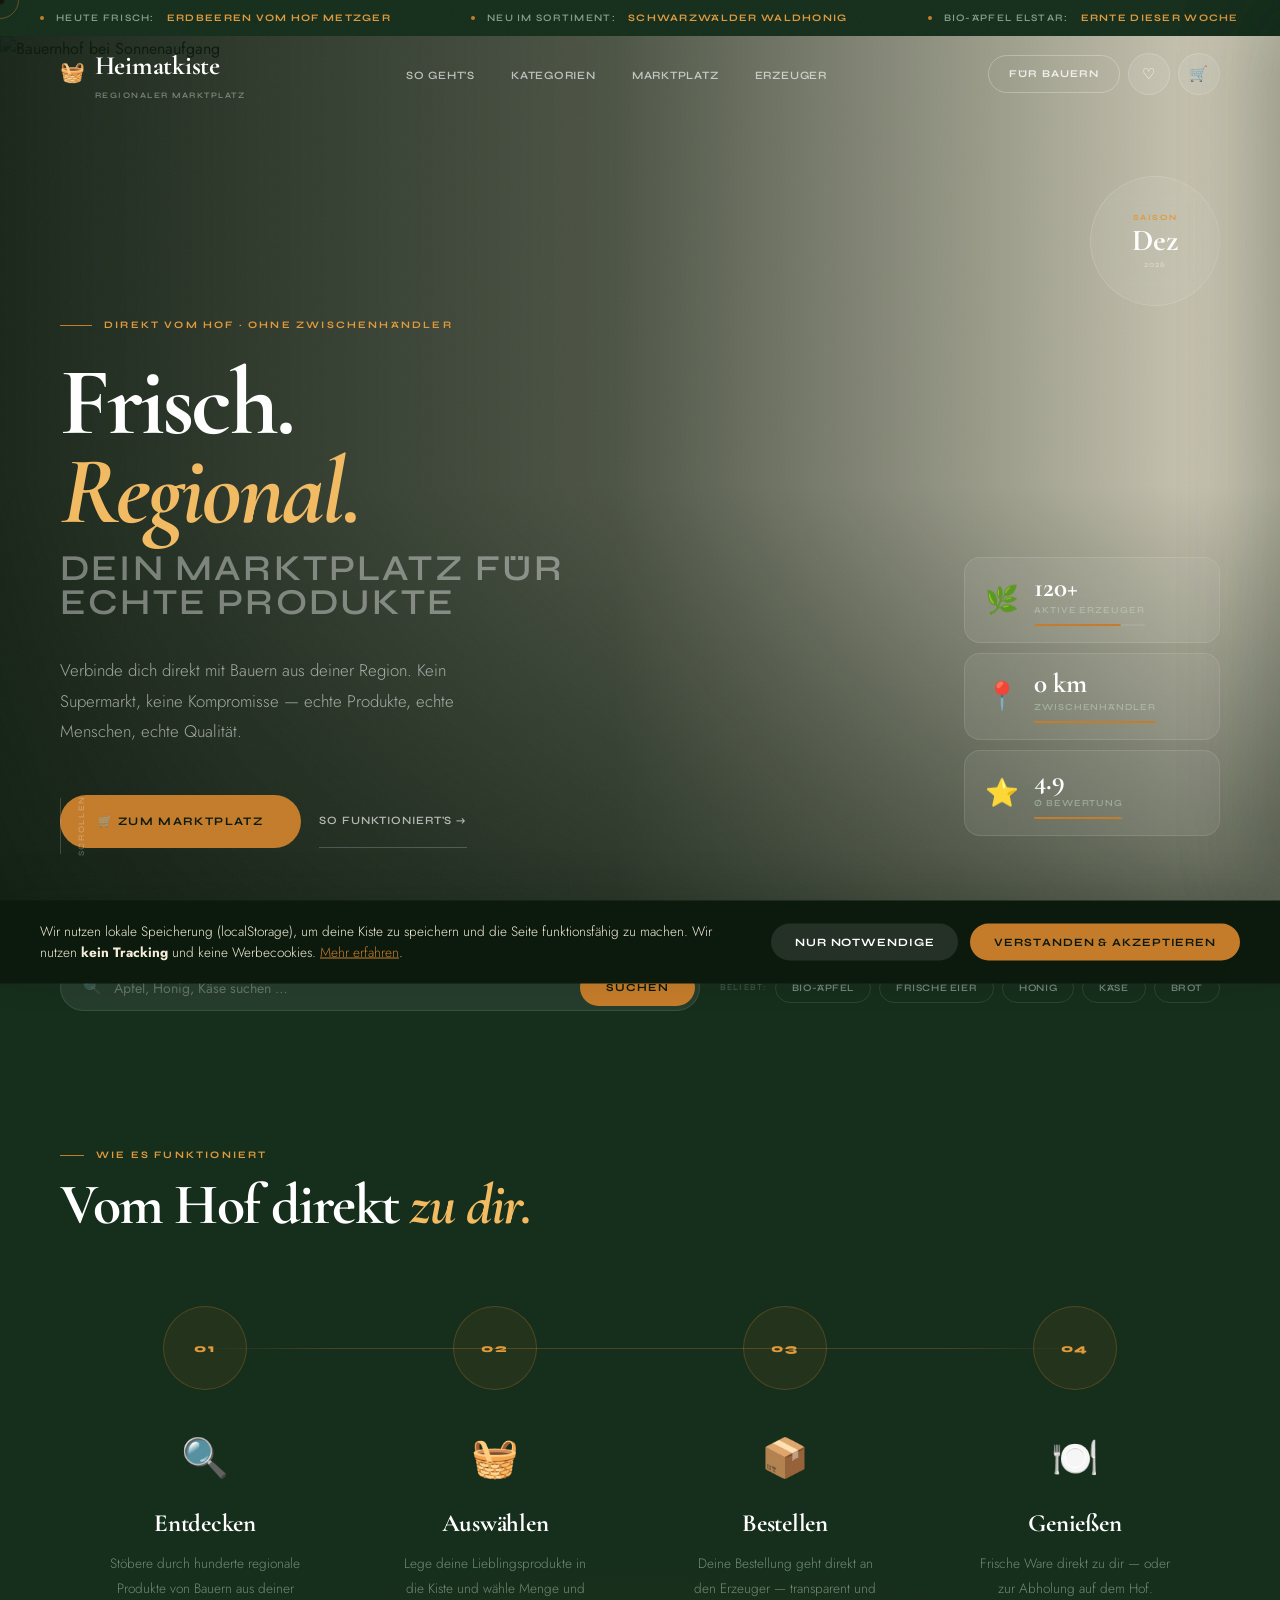
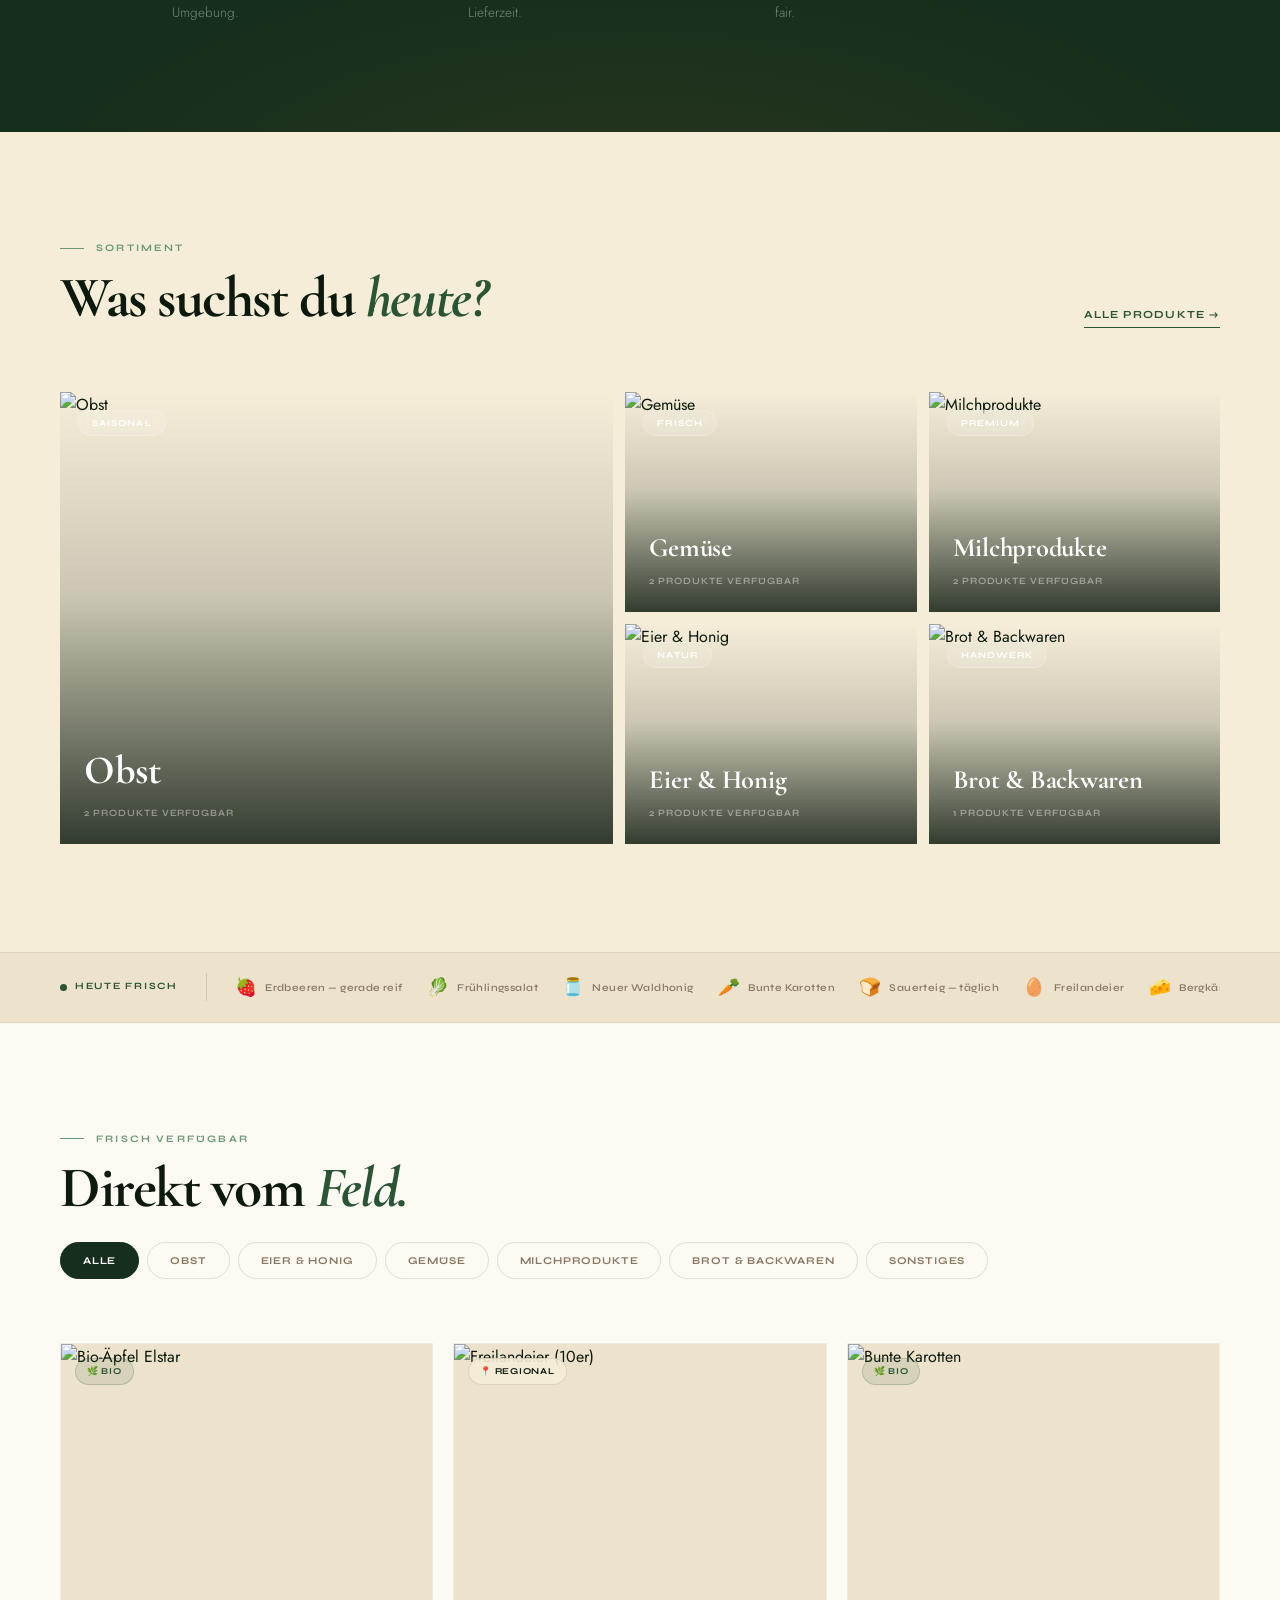
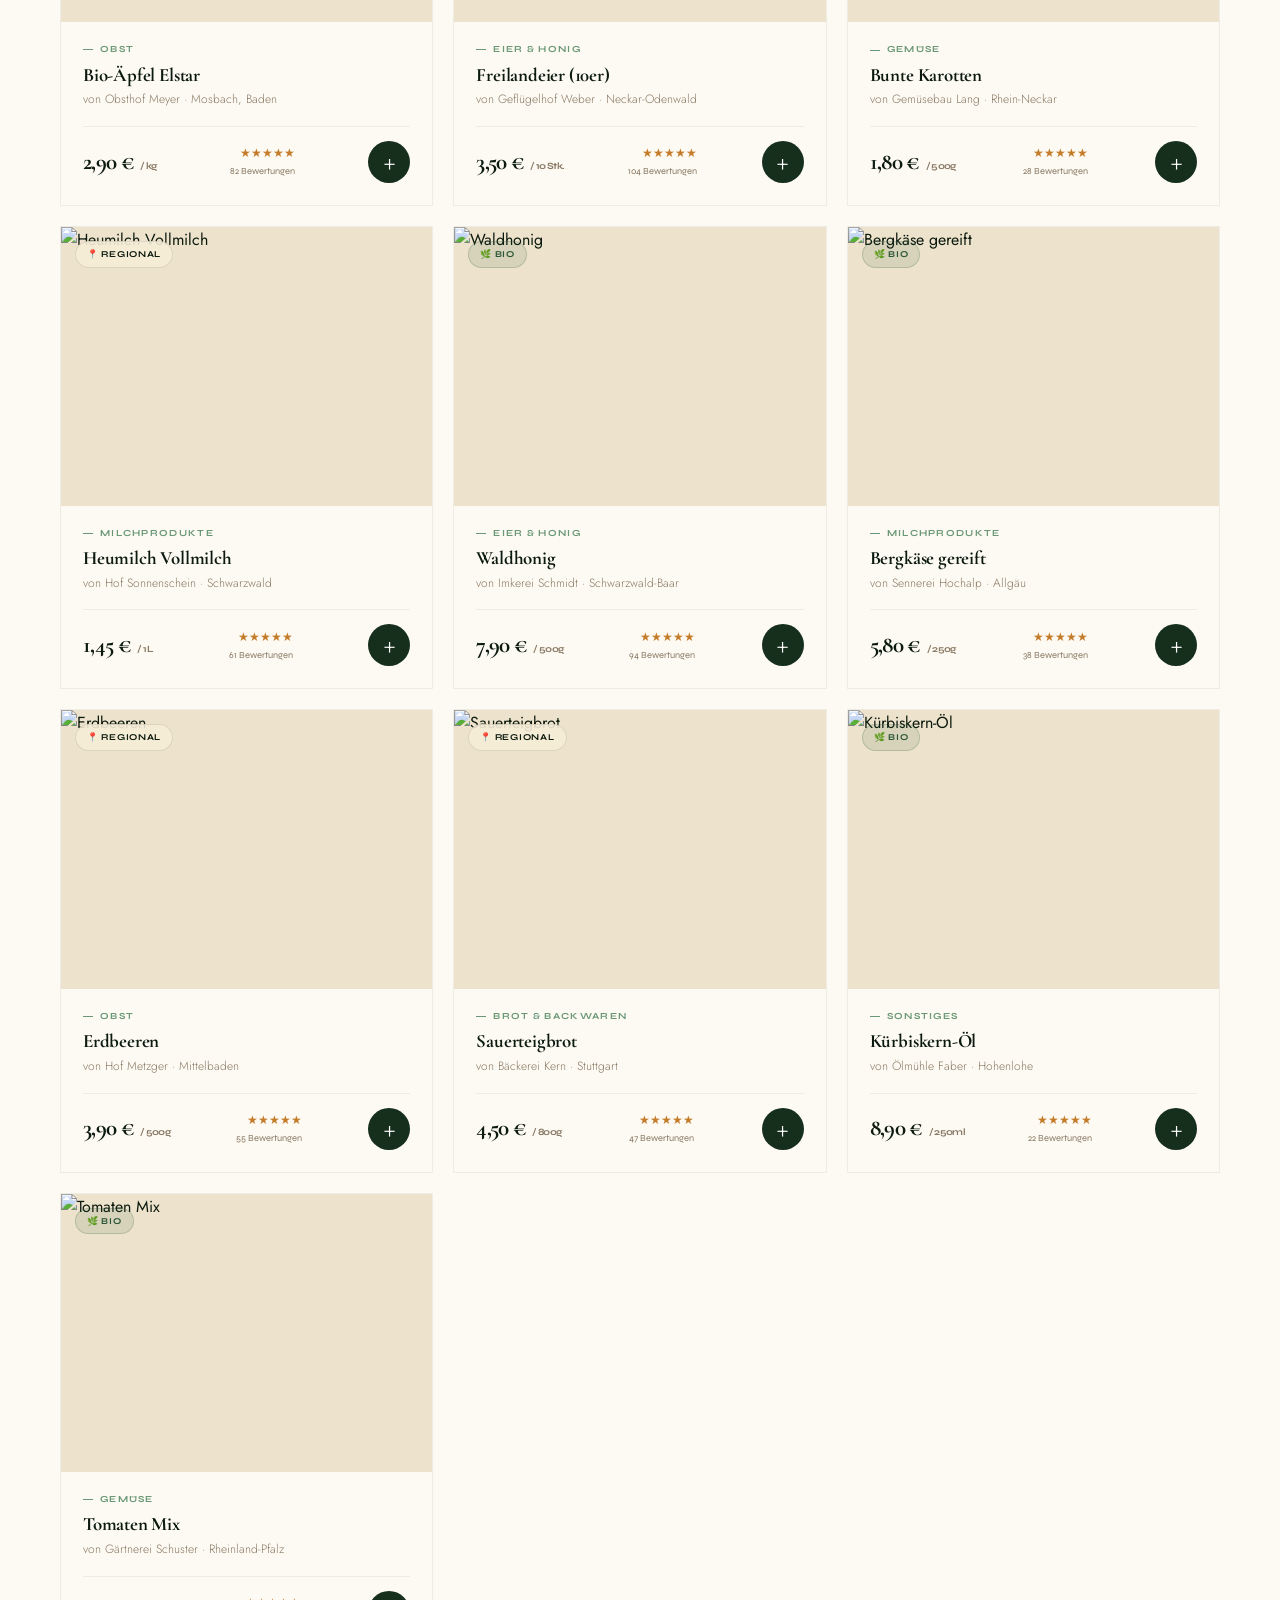
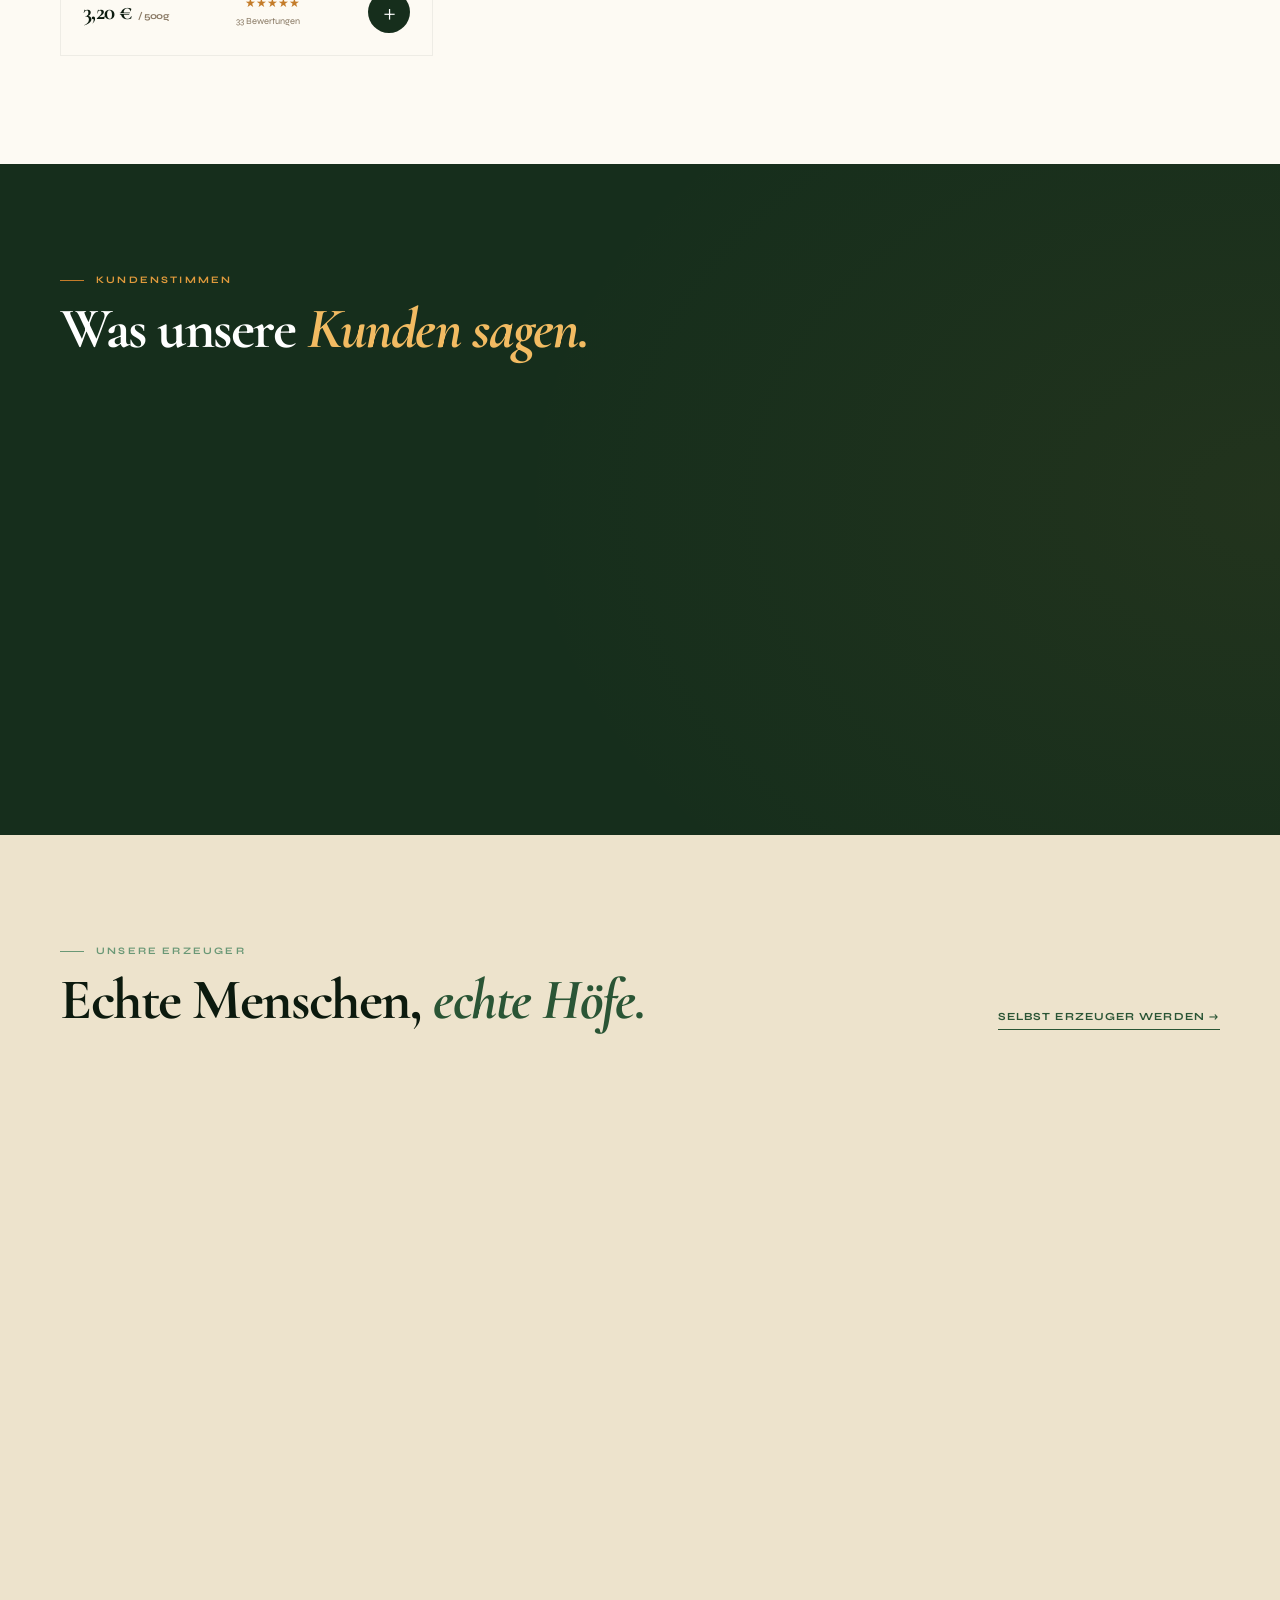
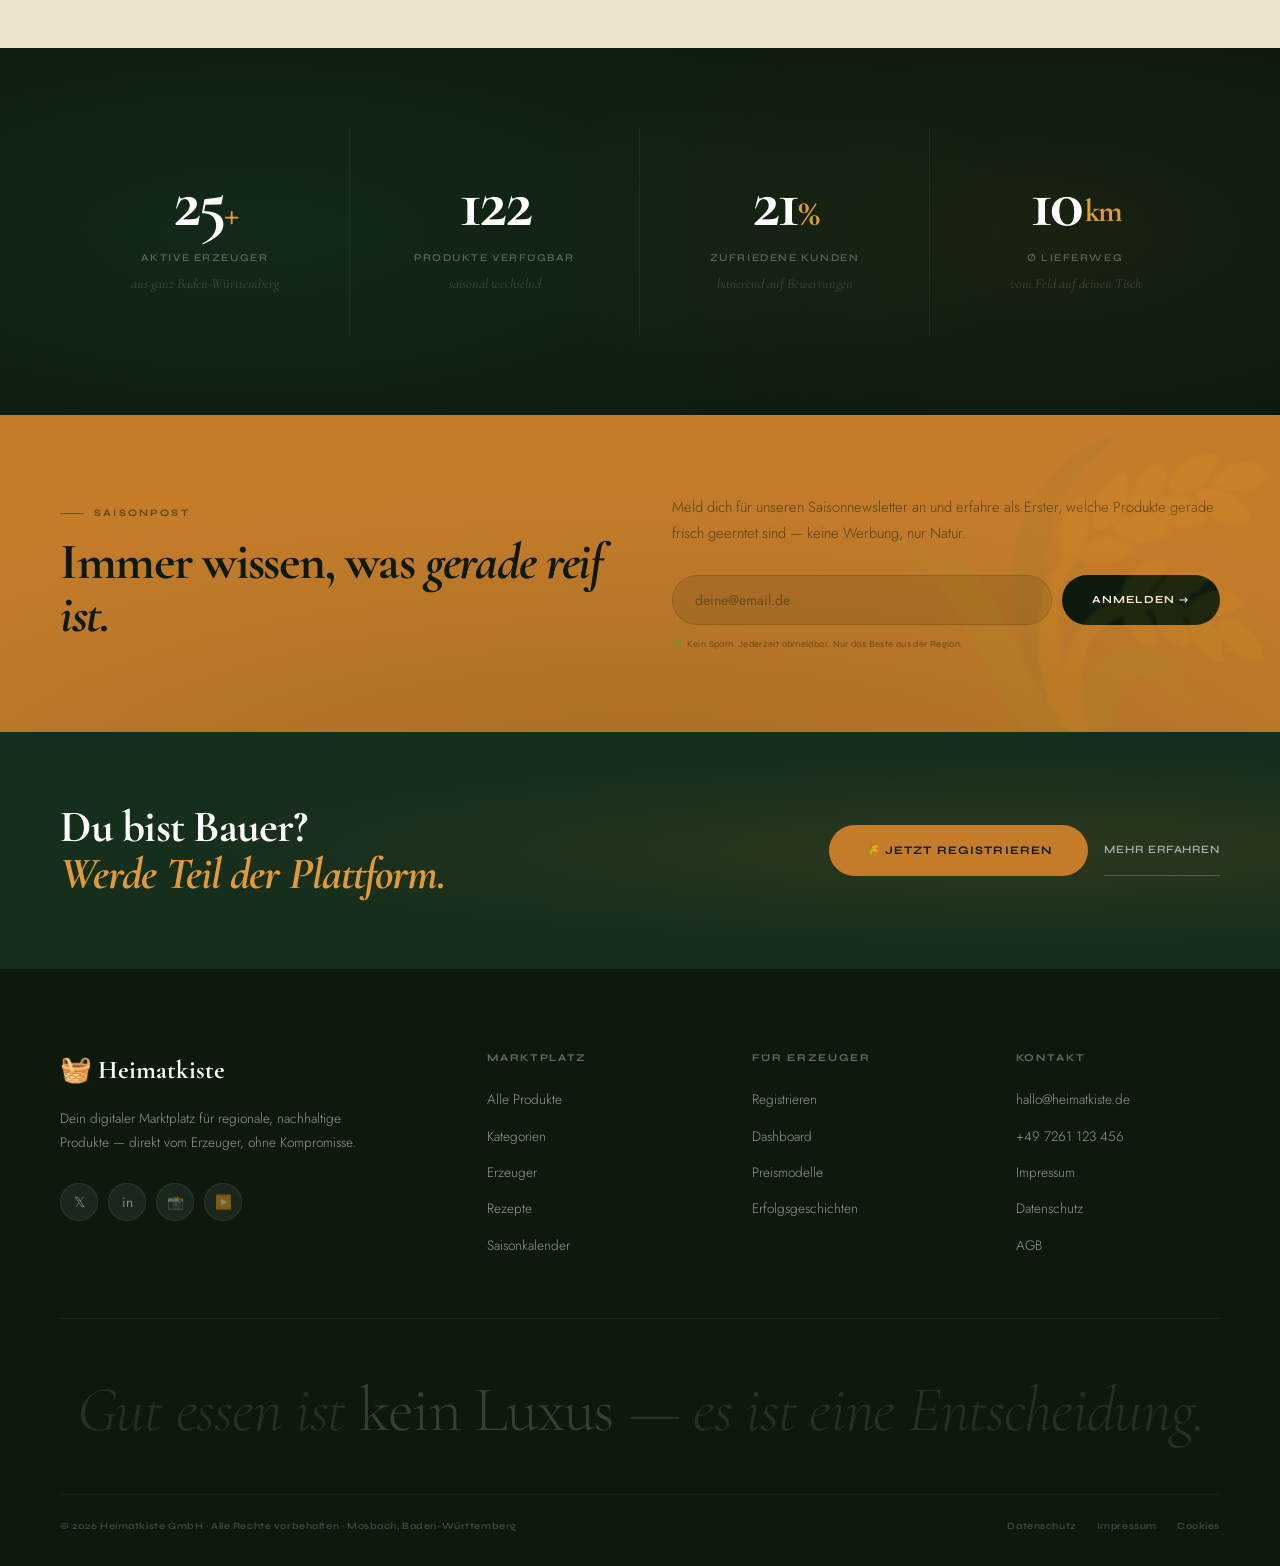
==== commit 1776e515: "Rename heimatkiste.html to index.html" ====
--- a/index.html
+++ b/index.html
@@ -13,34 +13,29 @@
    high-end farmers market catalogue printed on linen.
 ════════════════════════════════════════════════════ */
 :root {
-  /* Core palette */
-  --ink:      #0c1a0e;
-  --forest:   #162e1c;
-  --leaf:     #2a5535;
-  --moss:     #3d6447;
-  --sage:     #6a9876;
-  --sage-lt:  #a8c6b0;
-  --mint:     #d0e6d6;
-  --amber:    #c47c2a;
-  --amber2:   #e09a3c;
-  --amber3:   #f2bb62;
-  --terra:    #a8452a;
-  --cream:    #f5edd8;
-  --parch:    #ede3cc;
-  --wheat:    #d4bfa0;
-  --chalk:    #887863;
-  --dust:     #c8b89a;
-  --rust:     #b03a22;
-  --white:    #fdfaf3;
-
-  --display:  'Cormorant Garamond', Georgia, serif;
-  --ui:       'Syne', sans-serif;
-  --body:     'Jost', sans-serif;
-
-  --ease:     cubic-bezier(0.16, 1, 0.3, 1);
-  --ease-b:   cubic-bezier(0.34, 1.56, 0.64, 1);
-  --r:        20px;
-  --r-lg:     28px;
+  /* ── identisch mit heimatkiste.html ── */
+  --ink:     #0c1a0e;
+  --forest:  #162e1c;
+  --leaf:    #2a5535;   /* WAS: #2d5c3a — jetzt vereinheitlicht */
+  --moss:    #3d6447;
+  --sage:    #6a9876;
+  --sage-lt: #a8c6b0;
+  --mint:    #d0e6d6;
+  --amber:   #c47c2a;
+  --amber2:  #e09a3c;
+  --amber3:  #f2bb62;
+  --cream:   #f5edd8;
+  --parch:   #ede3cc;
+  --wheat:   #d4bfa0;
+  --chalk:   #887863;
+  --dust:    #c8b89a;
+  --rust:    #b03a22;
+  --white:   #fdfaf3;
+  --display: 'Cormorant Garamond', Georgia, serif;
+  --ui:      'Syne', sans-serif;
+  --body:    'Jost', sans-serif;
+  --ease:    cubic-bezier(0.16, 1, 0.3, 1);
+  --ease-b:  cubic-bezier(0.34, 1.56, 0.64, 1);
 }
 
 *, *::before, *::after { box-sizing: border-box; margin: 0; padding: 0; }
@@ -1988,5 +1983,38 @@
 renderFarmers();
 updateBadges();
 </script>
+<style>
+/* Cookie Banner Styles */
+#cookieBanner {
+  position: fixed; bottom: 0; left: 0; right: 0; z-index: 9999;
+  background: var(--ink); color: var(--cream);
+  padding: 20px 40px; display: flex; justify-content: space-between; align-items: center;
+  gap: 24px; flex-wrap: wrap; transform: translateY(100%);
+  transition: transform 0.5s var(--ease);
+  box-shadow: 0 -10px 40px rgba(12,26,14,0.15);
+}
+#cookieBanner.show { transform: translateY(0); }
+.cb-text { font-size: 0.85rem; font-weight: 300; line-height: 1.6; flex: 1; min-width: 280px; }
+.cb-text a { color: var(--amber); text-decoration: underline; }
+.cb-actions { display: flex; gap: 12px; }
+.cb-btn {
+  font-family: var(--ui); font-size: 0.7rem; font-weight: 700; letter-spacing: 0.08em; text-transform: uppercase;
+  padding: 12px 24px; border-radius: 100px; transition: all 0.2s; cursor: pointer; border: none;
+}
+.cb-btn-accept { background: var(--amber); color: var(--ink); }
+.cb-btn-accept:hover { background: var(--amber2); }
+.cb-btn-deny { background: rgba(255,255,255,0.1); color: white; }
+.cb-btn-deny:hover { background: rgba(255,255,255,0.2); }
+</style>
+
+<div id="cookieBanner">
+  <div class="cb-text">
+    Wir nutzen lokale Speicherung (localStorage), um deine Kiste zu speichern und die Seite funktionsfähig zu machen. Wir nutzen <strong>kein Tracking</strong> und keine Werbecookies. <a href="heimatkiste-legal.html#cookies">Mehr erfahren</a>.
+  </div>
+  <div class="cb-actions">
+    <button class="cb-btn cb-btn-deny" onclick="handleCookies(false)">Nur Notwendige</button>
+    <button class="cb-btn cb-btn-accept" onclick="handleCookies(true)">Verstanden & Akzeptieren</button>
+  </div>
+</div>
 </body>
 </html>
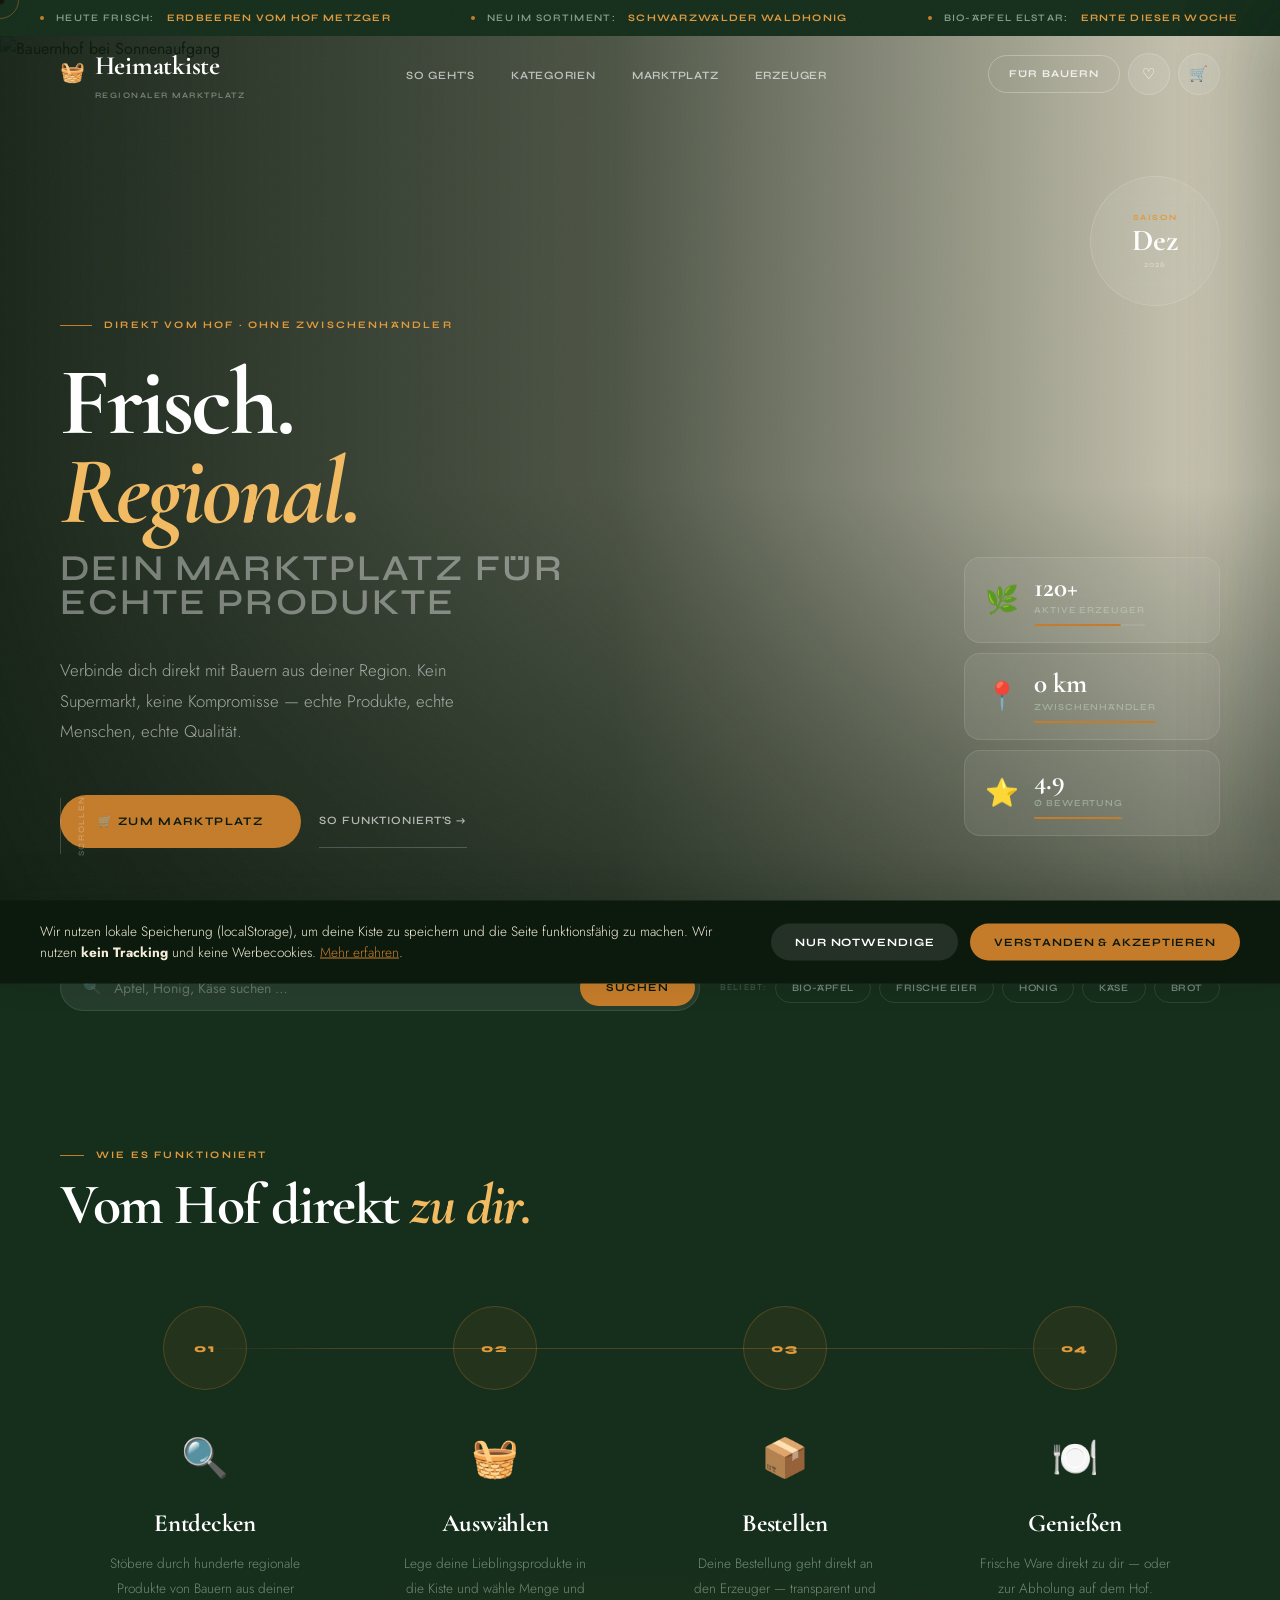
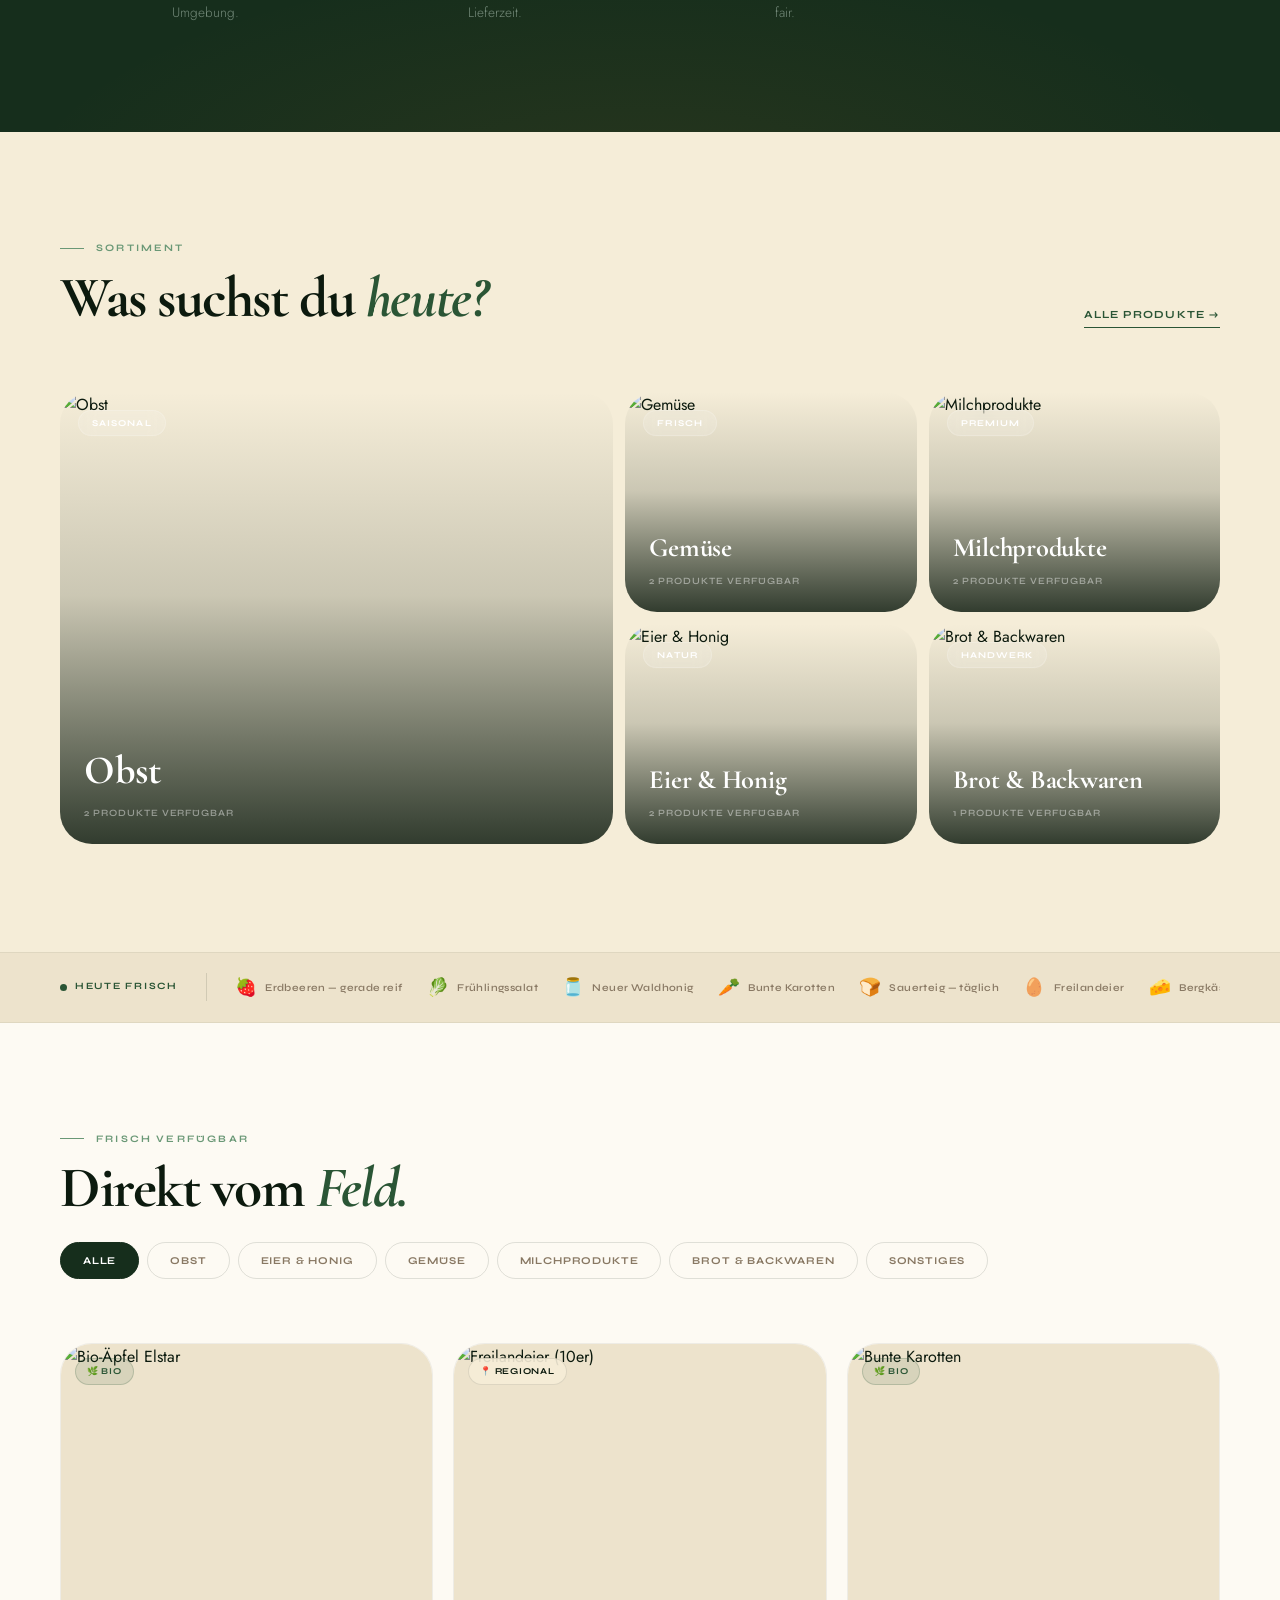
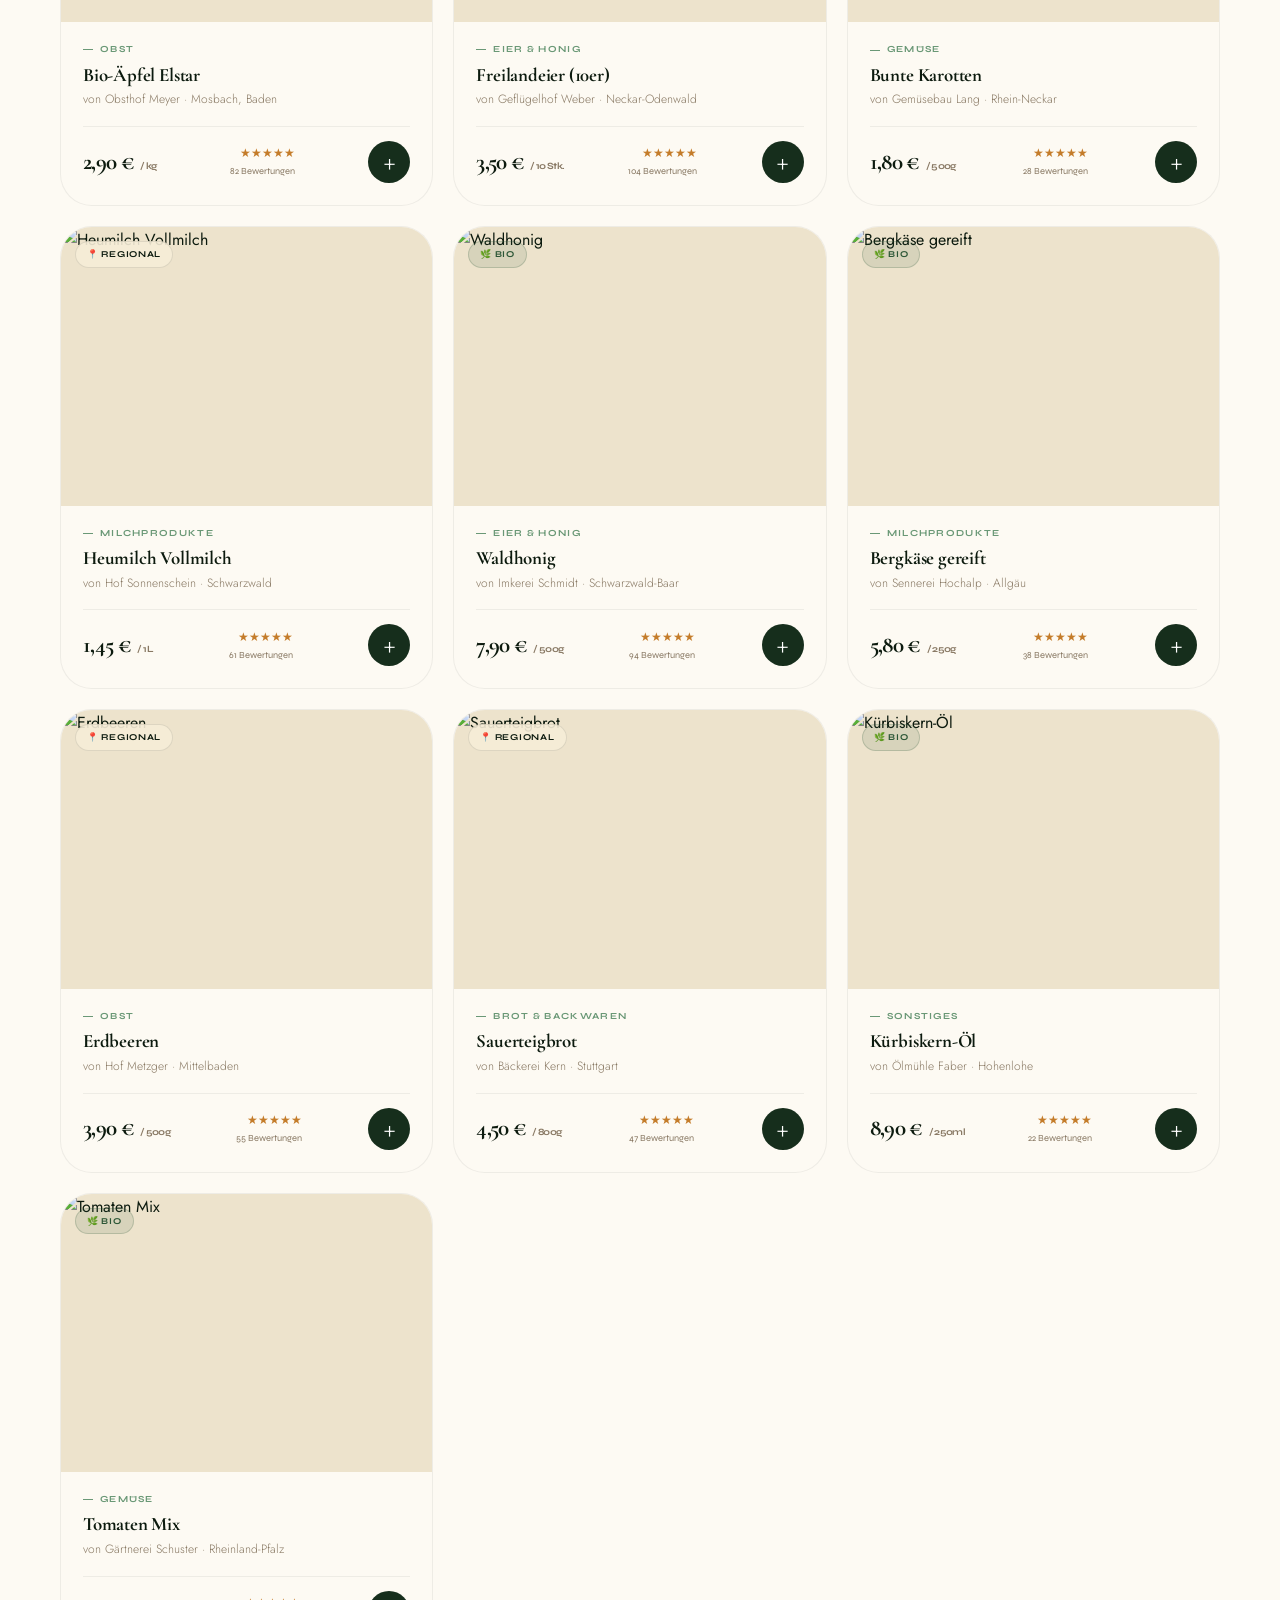
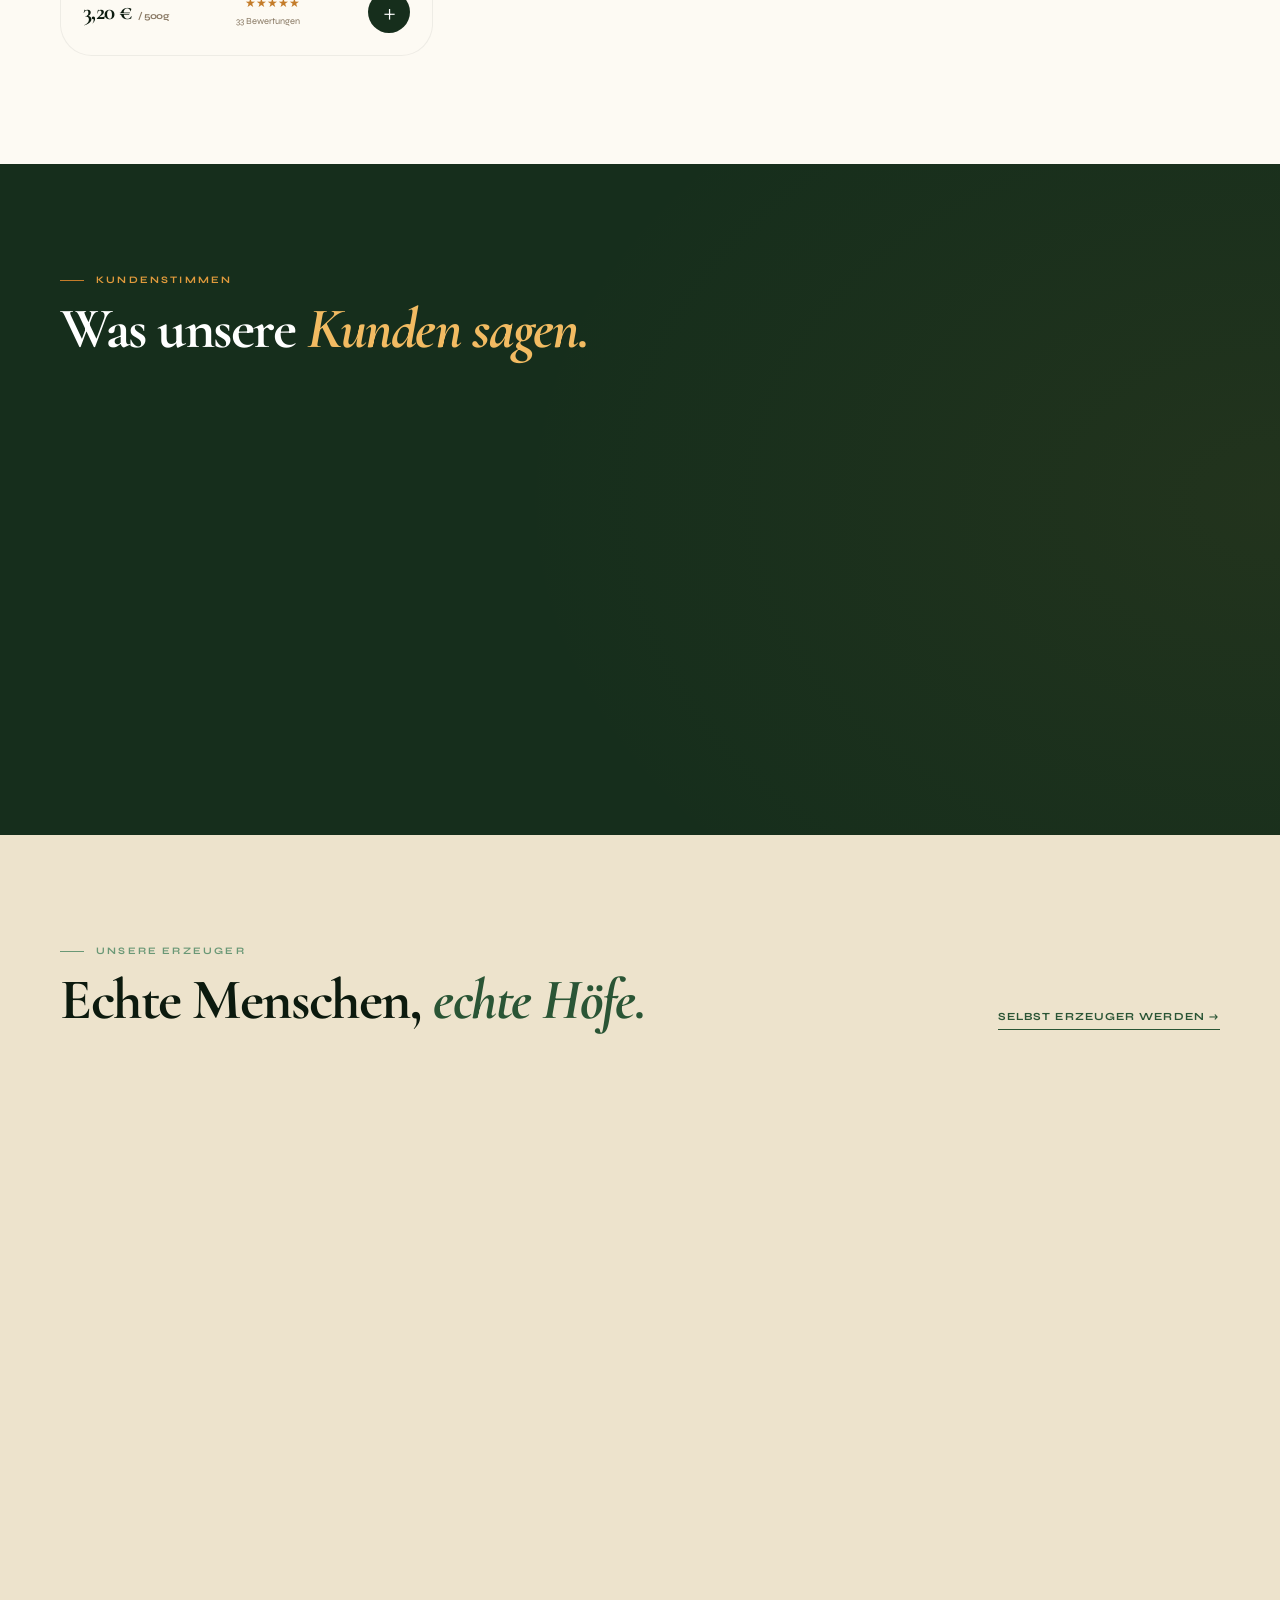
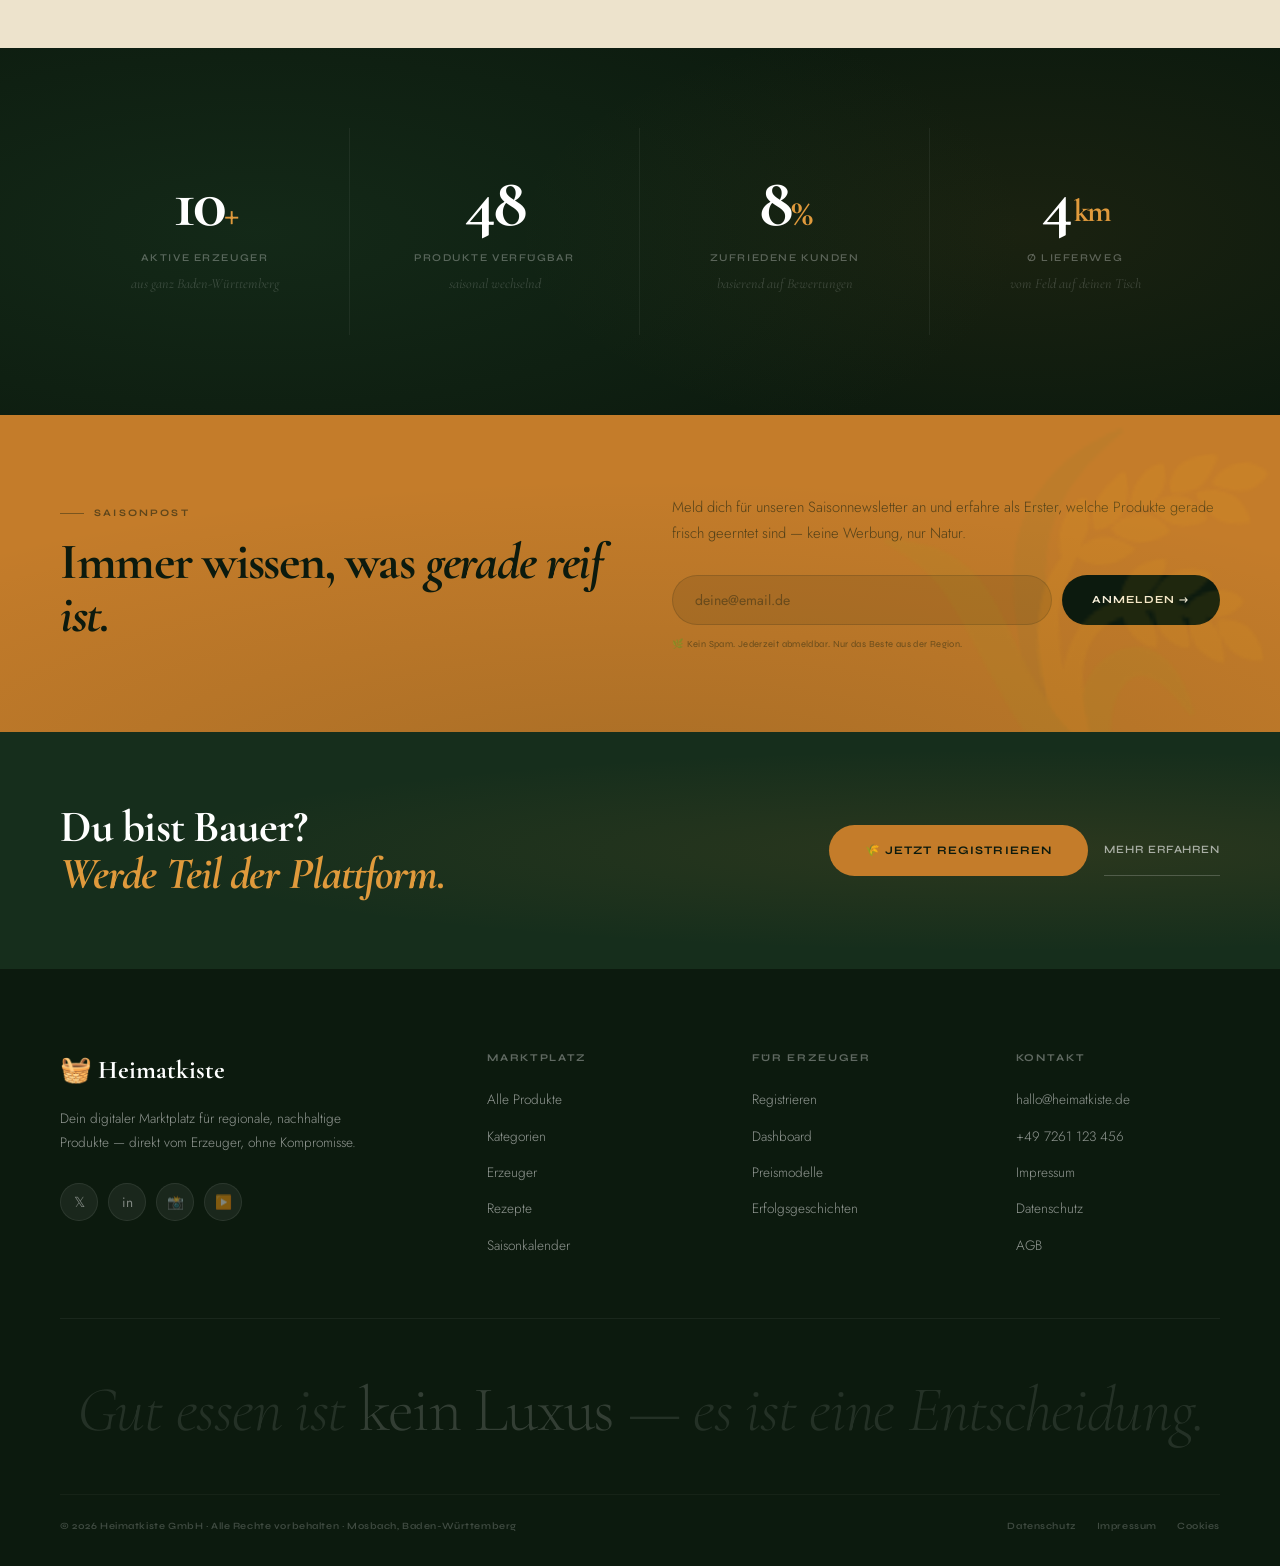
==== commit 1e87731c: "Update index.html" ====
--- a/index.html
+++ b/index.html
@@ -2005,6 +2005,27 @@
 .cb-btn-accept:hover { background: var(--amber2); }
 .cb-btn-deny { background: rgba(255,255,255,0.1); color: white; }
 .cb-btn-deny:hover { background: rgba(255,255,255,0.2); }
+
+/* Weiche, organische Kanten für alle Karten und Bilder */
+.prod-card, .cat-card, .bento-box, .bento-item, .cart-item-img {
+  border-radius: 32px !important; 
+}
+
+/* Der Bild-Container in der Produktkarte */
+.img-wrap {
+  border-radius: 24px !important;
+  overflow: hidden;
+}
+
+/* Buttons und Labels auch passend abrunden */
+.tag, .btn, .qty-btn, .cat-btn {
+  border-radius: 100px !important; /* Macht sie komplett pillenförmig */
+}
+
+/* Auf der Produktdetail-Seite das große Hauptbild */
+.det-img-wrap {
+  border-radius: 32px !important;
+}
 </style>
 
 <div id="cookieBanner">
@@ -2015,6 +2036,5 @@
     <button class="cb-btn cb-btn-deny" onclick="handleCookies(false)">Nur Notwendige</button>
     <button class="cb-btn cb-btn-accept" onclick="handleCookies(true)">Verstanden & Akzeptieren</button>
   </div>
-</div>
 </body>
 </html>
